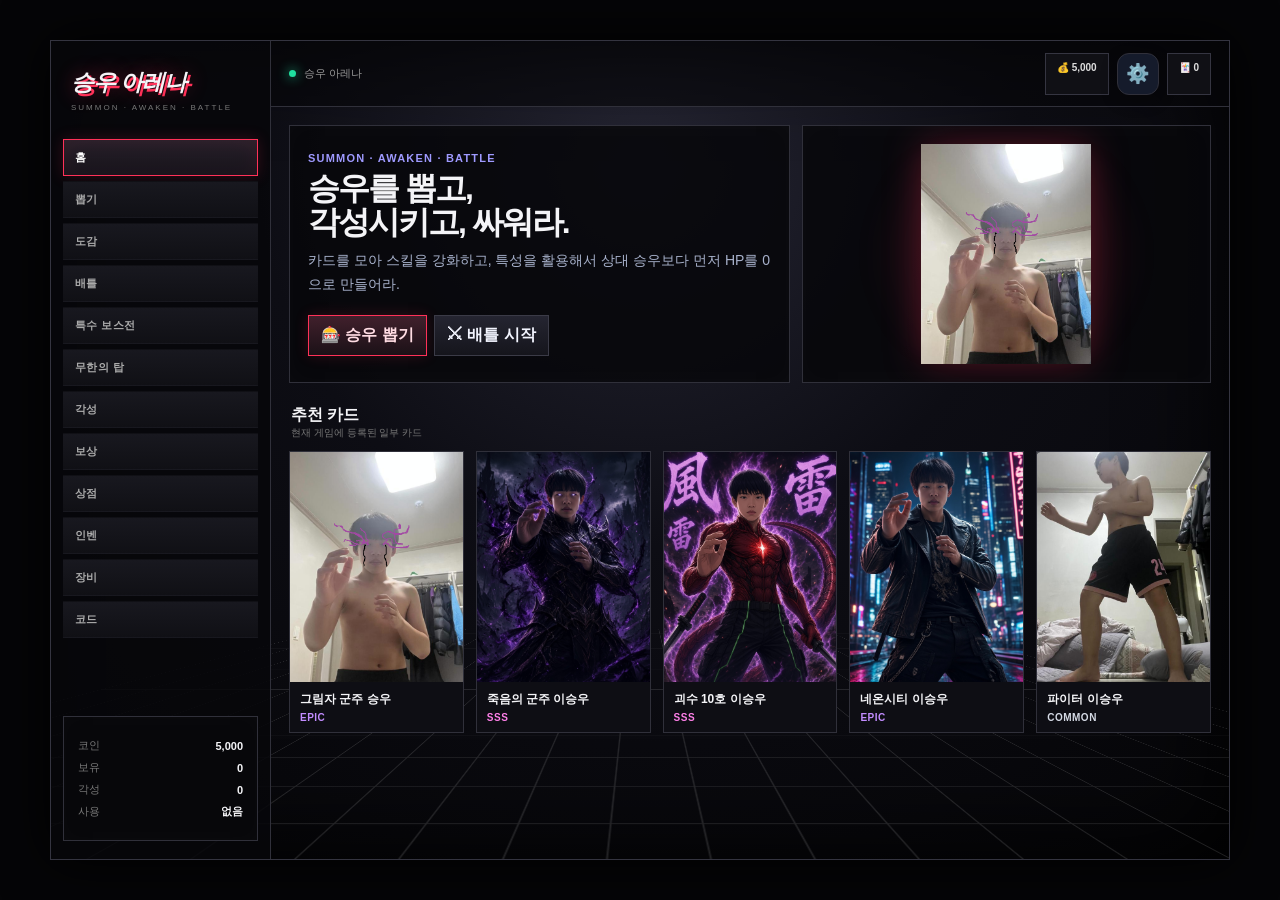
==== index.html @ df4e95f3 "Add files via upload" ====
<!DOCTYPE html>
<html lang="ko">
<head>
<meta charset="UTF-8">
<meta name="viewport" content="width=device-width, initial-scale=1.0, maximum-scale=1.0, user-scalable=no">
<title>승우 아레나</title>
<style>
:root{
  --bg:#080b14;
  --panel:#101626;
  --panel2:#151d31;
  --text:#eef2ff;
  --muted:#99a4c1;
  --line:rgba(255,255,255,.09);
  --accent:#7c5cff;
  --accent2:#39c6ff;
  --good:#45e6a7;
  --bad:#ff5974;
  --gold:#ffd76b;
  --shadow:0 24px 80px rgba(0,0,0,.38);
}
*{box-sizing:border-box;-webkit-tap-highlight-color:transparent}
html,body{margin:0;width:100%;height:100%;background:radial-gradient(circle at 20% 0%,rgba(124,92,255,.18),transparent 28%),radial-gradient(circle at 100% 100%,rgba(57,198,255,.12),transparent 26%),var(--bg);color:var(--text);font-family:Inter,Pretendard,"Noto Sans KR",Arial,sans-serif}
body{display:flex;justify-content:center;align-items:center;overflow:hidden}
button,input{font:inherit}
button{border:0}
.app{width:min(1120px,100vw);height:min(780px,100dvh);display:grid;grid-template-columns:250px 1fr;background:rgba(11,15,28,.92);border:1px solid var(--line);border-radius:26px;box-shadow:var(--shadow);overflow:hidden;backdrop-filter:blur(18px)}
.sidebar{padding:22px 16px;border-right:1px solid var(--line);display:flex;flex-direction:column;gap:12px;background:linear-gradient(180deg,rgba(255,255,255,.02),transparent)}
.logo{padding:8px 10px 18px;cursor:pointer;user-select:none}.logo h1{margin:0;font-size:26px;letter-spacing:-1.3px}.logo p{margin:5px 0 0;color:var(--muted);font-size:12px}
.nav{display:flex;flex-direction:column;gap:7px}.nav button{padding:12px 13px;border-radius:12px;background:transparent;color:#b5bfd7;text-align:left;cursor:pointer;font-weight:800;transition:.18s}.nav button:hover{background:rgba(255,255,255,.05);color:#fff}.nav button.active{background:linear-gradient(135deg,rgba(124,92,255,.22),rgba(57,198,255,.09));color:#fff;border:1px solid rgba(124,92,255,.23)}
.side-stats{margin-top:auto;padding:14px;border:1px solid var(--line);border-radius:16px;background:rgba(255,255,255,.025)}.side-stats .row{display:flex;justify-content:space-between;align-items:center;margin:7px 0;font-size:13px}.side-stats .row span{color:var(--muted)}
.main{position:relative;min-width:0;overflow:hidden}.topbar{height:68px;display:flex;align-items:center;justify-content:space-between;padding:0 22px;border-bottom:1px solid var(--line);position:relative;z-index:40}.tower-exit-top{display:none;padding:9px 12px;border-radius:10px;font-size:10px;white-space:nowrap}.tower-exit-top:hover{transform:translateY(-1px)}.status{display:flex;align-items:center;gap:8px;color:var(--muted);font-size:13px}.dot{width:8px;height:8px;border-radius:50%;background:var(--good);box-shadow:0 0 14px rgba(69,230,167,.7)}.actions{display:flex;gap:8px}.chip{padding:8px 11px;border:1px solid var(--line);border-radius:10px;background:rgba(255,255,255,.03);color:#dce3fb;font-size:12px;font-weight:800}.settings-btn{width:42px;height:42px;padding:0;border-radius:12px;border:1px solid var(--line);background:#151b2b;color:#fff;display:grid;place-items:center;font-size:19px;cursor:pointer;box-shadow:0 6px 18px rgba(0,0,0,.18);transition:transform .15s ease,background .15s ease,border-color .15s ease}.settings-btn:hover{transform:translateY(-1px);background:#202943;border-color:#56617d}.settings-row{display:flex;align-items:center;justify-content:space-between;gap:16px;padding:15px 16px;border:1px solid var(--line);border-radius:14px;background:rgba(255,255,255,.035)}.settings-row>div{min-width:0}.settings-row b{display:block;font-size:14px}.settings-row span{display:block;margin-top:5px;color:var(--muted);font-size:11px;line-height:1.5}.toggle-btn{min-width:68px;padding:10px 14px;border:1px solid #3a4358;border-radius:10px;background:#171d2c;color:#fff;font-size:12px;font-weight:900;cursor:pointer}.toggle-btn.on{background:#17392c;border-color:#2ee08b;color:#7dffc2}.toggle-btn.off{background:#341a21;border-color:#ff4f6d;color:#ff9caf}@media(max-width:700px){.settings-btn{width:38px;height:38px;font-size:17px}.settings-row{align-items:flex-start}.settings-row span{max-width:230px}}
.view{height:calc(100% - 68px);overflow:auto;padding:22px}.view::-webkit-scrollbar{width:8px}.view::-webkit-scrollbar-thumb{background:rgba(255,255,255,.08);border-radius:20px}
.screen{display:none}.screen.active{display:block;animation:in .35s cubic-bezier(.22,1,.36,1)}@keyframes in{from{opacity:0;transform:translateY(10px)}to{opacity:1;transform:none}}
.hero{display:grid;grid-template-columns:1.1fr .9fr;gap:18px;min-height:250px}.panel{background:linear-gradient(145deg,rgba(255,255,255,.04),rgba(255,255,255,.015));border:1px solid var(--line);border-radius:20px;padding:18px;box-shadow:0 15px 45px rgba(0,0,0,.16)}.hero-copy{display:flex;flex-direction:column;justify-content:center}.eyebrow{color:#9f9aff;font-size:11px;letter-spacing:1.2px;font-weight:900;text-transform:uppercase}.hero h2{margin:8px 0 10px;font-size:36px;line-height:1.05;letter-spacing:-2px}.hero p{margin:0;color:#a8b2cc;line-height:1.7;font-size:14px}.hero-art{position:relative;display:flex;align-items:center;justify-content:center;overflow:hidden}.hero-art::before{content:"";position:absolute;inset:20px;border-radius:50%;background:radial-gradient(circle,rgba(124,92,255,.28),transparent 65%);filter:blur(12px)}.hero-art img{position:relative;height:220px;max-width:92%;object-fit:contain;filter:drop-shadow(0 20px 35px rgba(0,0,0,.42));transition:.3s}.hero-art:hover img{transform:translateY(-5px) scale(1.02)}
.buttons{display:flex;gap:10px;flex-wrap:wrap;margin-top:18px}.btn{padding:12px 15px;border-radius:12px;background:#1a233b;color:#f3f5ff;border:1px solid var(--line);cursor:pointer;font-weight:900;transition:.16s}.btn:hover{transform:translateY(-2px);background:#202b48}.btn.primary{background:linear-gradient(135deg,#7257ff,#4d8cff);box-shadow:0 10px 26px rgba(99,80,255,.28)}.btn.primary:hover{filter:brightness(1.06)}.btn.danger{background:rgba(255,89,116,.08);color:#ff8da0;border-color:rgba(255,89,116,.16)}
.section-head{display:flex;justify-content:space-between;align-items:end;margin:22px 2px 11px}.section-head h3{margin:0;font-size:18px}.section-head p{margin:0;color:var(--muted);font-size:12px}
.card-grid{display:grid;grid-template-columns:repeat(5,minmax(0,1fr));gap:12px}.card{position:relative;border:1px solid var(--line);border-radius:16px;overflow:hidden;background:#11182a;cursor:pointer;transition:.18s}.card:hover{transform:translateY(-5px);border-color:rgba(255,255,255,.16);box-shadow:0 16px 32px rgba(0,0,0,.25)}.card .img{aspect-ratio:3/4;background:#0c1120;overflow:hidden}.card img{width:100%;height:100%;object-fit:cover;display:block}.card .meta{padding:9px 10px}.card .name{font-size:12px;font-weight:900;white-space:nowrap;overflow:hidden;text-overflow:ellipsis}.card .rarity{font-size:10px;font-weight:900;margin-top:4px;letter-spacing:.5px}.tag{display:inline-flex;align-items:center;gap:5px;padding:4px 7px;border-radius:999px;font-size:9px;font-weight:900;background:rgba(255,255,255,.07)}
.r-C{color:#bbc2d0}.r-COMMON{color:#d5dae5}.r-UNCOMMON{color:#72e6a8}.r-RARE{color:#61a6ff}.r-EPIC{color:#c28cff}.r-Legendary{color:#ffd76b}.r-SS{color:#ff9fc1}.r-SSS{color:#ff80e9}.r-SSSplus{color:#fff08a}.r-X{color:#ff5f7f}.r-SECRET{color:#7cf9ff}
.card.big{display:grid;grid-template-columns:160px 1fr;gap:16px;padding:13px;cursor:default}.card.big:hover{transform:none;box-shadow:none}.card.big .img{border-radius:12px}.stats{display:grid;grid-template-columns:repeat(3,1fr);gap:8px;margin-top:12px}.stat{padding:9px;background:rgba(255,255,255,.035);border-radius:10px;text-align:center}.stat b{display:block;font-size:15px}.stat span{display:block;color:var(--muted);font-size:10px;margin-top:3px}.detail-title{font-size:22px;font-weight:950;letter-spacing:-1px}.detail-sub{color:var(--muted);font-size:12px;margin-top:3px}.trait{margin-top:12px;padding:10px;border:1px solid var(--line);border-radius:10px;background:rgba(124,92,255,.06);font-size:12px;line-height:1.55}.skills{display:grid;gap:8px;margin-top:11px}.skill{display:flex;align-items:center;gap:10px;padding:9px;border-radius:10px;background:rgba(255,255,255,.035)}.skill .ico{width:28px;height:28px;border-radius:8px;display:grid;place-items:center;background:rgba(124,92,255,.14)}.skill b{font-size:12px}.skill span{display:block;color:var(--muted);font-size:10px;margin-top:2px}
.gacha-layout{display:grid;grid-template-columns:1fr 1fr;gap:16px}.gacha-machine{min-height:460px;display:flex;flex-direction:column;align-items:center;justify-content:center;position:relative;overflow:hidden}.orb{position:absolute;width:280px;height:280px;border-radius:50%;background:radial-gradient(circle,rgba(124,92,255,.34),rgba(124,92,255,.05) 55%,transparent 70%);filter:blur(8px);animation:pulse 2.2s ease-in-out infinite}.machine-card{position:relative;width:min(240px,70%);aspect-ratio:3/4;border-radius:20px;overflow:hidden;background:#0c1120;border:1px solid rgba(255,255,255,.12);box-shadow:0 25px 60px rgba(0,0,0,.35);display:grid;place-items:center}.machine-card .back{font-size:42px;font-weight:1000;letter-spacing:-2px;color:#dfe5ff;z-index:1}.machine-card img{position:absolute;inset:0;width:100%;height:100%;object-fit:cover;opacity:0;transform:scale(.92);transition:.4s}.machine-card.reveal img{opacity:1;transform:scale(1)}.machine-card.reveal .back{opacity:0}.gacha-label{margin-top:14px;text-align:center}.gacha-label b{font-size:22px}.gacha-label p{margin:6px 0 0;color:var(--muted);font-size:12px}.gacha-results-grid{display:grid;grid-template-columns:repeat(10,minmax(0,1fr));gap:7px;max-height:58vh;overflow:auto;padding:4px}.gacha-results-grid .card{min-width:0}.gacha-results-grid .meta{padding:6px 7px}.gacha-results-grid .name{font-size:10px}.gacha-results-grid .rarity{font-size:8px}.gacha-results-grid::-webkit-scrollbar{width:7px}.gacha-results-grid::-webkit-scrollbar-thumb{background:rgba(255,255,255,.09);border-radius:9px}.rates{display:grid;gap:8px}.rate{display:flex;justify-content:space-between;align-items:center;padding:10px 12px;border-radius:12px;background:rgba(255,255,255,.035)}.rate span{color:var(--muted);font-size:12px}.rate b{font-size:13px}
.battle-selector-panel{margin-bottom:14px;padding:14px}.battle-selector-head{display:flex;justify-content:space-between;align-items:end;gap:12px;margin-bottom:10px}.battle-selector-head b{font-size:14px}.battle-selector-head span{color:var(--muted);font-size:11px}.battle-character-grid{display:grid;grid-template-columns:repeat(6,minmax(105px,1fr));gap:9px;overflow-x:auto;padding-bottom:2px}.battle-character{position:relative;min-width:105px;border:1px solid var(--line);border-radius:12px;overflow:hidden;background:#0d1424;color:#fff;cursor:pointer;text-align:left;transition:.16s}.battle-character:hover{transform:translateY(-2px);border-color:rgba(124,92,255,.4);background:#131d33}.battle-character.active{border-color:rgba(69,230,167,.55);box-shadow:0 0 0 1px rgba(69,230,167,.18),0 10px 24px rgba(0,0,0,.22)}.battle-character.disabled{opacity:.42;cursor:not-allowed;filter:saturate(.55)}.battle-character img{width:100%;aspect-ratio:4/4.6;display:block;object-fit:cover;background:#0a0f1b}.battle-character .bc-meta{padding:8px}.battle-character .bc-name{font-size:10px;font-weight:900;white-space:nowrap;overflow:hidden;text-overflow:ellipsis}.battle-character .bc-rarity{font-size:9px;font-weight:900;margin-top:3px}.battle-character .bc-hp{font-size:9px;color:var(--muted);margin-top:4px}.battle-character .bc-check{position:absolute;top:7px;right:7px;padding:3px 5px;border-radius:999px;background:rgba(69,230,167,.16);color:#72e6a8;font-size:8px;font-weight:900}.battle-character-grid::-webkit-scrollbar{height:6px}.battle-character-grid::-webkit-scrollbar-thumb{background:rgba(255,255,255,.08);border-radius:999px}.switch-box{margin-top:12px;padding:12px;border:1px solid rgba(255,89,116,.18);border-radius:12px;background:rgba(255,89,116,.055)}.switch-box b{font-size:13px}.switch-box p{margin:5px 0 0;color:var(--muted);font-size:10px;line-height:1.5}.switch-actions{display:grid;grid-template-columns:repeat(2,minmax(0,1fr));gap:8px;margin-top:10px}.switch-btn{padding:9px;border-radius:10px;background:#18213a;border:1px solid var(--line);color:#fff;cursor:pointer;text-align:left}.switch-btn:hover{background:#202b48;border-color:rgba(255,255,255,.16)}.switch-btn img{width:34px;height:34px;border-radius:8px;object-fit:cover;vertical-align:middle;margin-right:7px}.switch-btn .sb-name{font-size:10px;font-weight:900}.switch-btn .sb-hp{display:block;color:var(--muted);font-size:9px;margin-top:2px}.battle{display:grid;grid-template-columns:1fr 80px 1fr;gap:14px;align-items:stretch}.fighter{min-height:470px;display:flex;flex-direction:column}.fighter.enemy{border-color:rgba(255,89,116,.15)}.fighter-head{display:flex;justify-content:space-between;align-items:center}.fighter-name{font-weight:950;font-size:18px}.hp-wrap{margin-top:10px}.hp-top{display:flex;justify-content:space-between;font-size:11px;color:var(--muted);margin-bottom:5px}.hpbar{height:11px;border-radius:999px;background:#252d43;overflow:hidden}.hpfill{height:100%;width:100%;background:linear-gradient(90deg,#45e6a7,#6de2ff);transition:.45s}.enemy .hpfill{background:linear-gradient(90deg,#ff7087,#ffb36d)}.portrait{margin-top:12px;flex:0 0 330px;height:330px;border-radius:15px;overflow:hidden;background:#0c1120;border:1px solid var(--line);display:flex;align-items:center;justify-content:center;padding:8px}.portrait img{width:100%;height:100%;object-fit:contain;display:block}.skills-battle{display:grid;grid-template-columns:repeat(3,1fr);gap:8px;margin-top:12px}.skill-btn{padding:10px;border-radius:10px;background:#1a233b;border:1px solid var(--line);color:#fff;cursor:pointer;font-size:11px;font-weight:900}.skill-btn:disabled{opacity:.35;cursor:not-allowed}.center-battle{display:flex;flex-direction:column;align-items:center;justify-content:center;gap:10px}.vs{font-size:30px;font-weight:1000;color:#c6cff3}.turn{padding:8px 9px;border-radius:10px;background:rgba(124,92,255,.11);color:#cbbfff;font-size:10px;font-weight:900;text-align:center}.log{height:120px;overflow:auto;margin-top:12px;padding:10px;border-radius:12px;background:rgba(0,0,0,.18);border:1px solid var(--line);font-size:11px;line-height:1.6;color:#c5cee6}
.battle,.battle-selector-panel{contain:layout paint}.fighter{contain:layout paint}.card-grid,.gacha-results-grid,.weapon-results-grid{contain:content}.log{contain:content}.log::-webkit-scrollbar{width:5px}.log::-webkit-scrollbar-thumb{background:rgba(255,255,255,.09);border-radius:9px}
.modal-wrap{position:fixed;inset:0;background:rgba(3,5,11,.72);display:none;place-items:center;z-index:30;padding:18px;backdrop-filter:blur(10px)}
.cutscene-modal{z-index:80}
.cutscene-box{width:min(920px,96vw);max-height:94vh;background:#070a12;border:1px solid rgba(255,255,255,.12);border-radius:20px;box-shadow:0 30px 100px rgba(0,0,0,.6);overflow:hidden;padding:16px}
.cutscene-box h3{margin:0 0 10px;font-size:18px}
.cutscene-video{display:block;width:100%;max-height:78vh;background:#000;border-radius:14px;object-fit:contain}
.cutscene-lock{margin:10px 0 0;color:var(--muted);font-size:12px;text-align:center}
.cutscene-actions{display:flex;justify-content:center;margin-top:12px}
.modal-wrap.show{display:grid}.modal{width:min(760px,100%);max-height:92dvh;overflow:auto;border-radius:24px;background:#0e1423;border:1px solid rgba(255,255,255,.11);box-shadow:0 35px 100px rgba(0,0,0,.5);padding:20px;position:relative}.close{position:absolute;right:16px;top:16px;z-index:100;width:48px;height:48px;padding:0;display:grid;place-items:center;background:#20283d;color:#fff;border:2px solid rgba(255,255,255,.28);border-radius:50%;cursor:pointer;box-shadow:0 8px 22px rgba(0,0,0,.45),inset 0 1px 0 rgba(255,255,255,.12);transition:transform .15s ease,background .15s ease,box-shadow .15s ease}.close::before,.close::after{content:"";position:absolute;width:21px;height:3px;border-radius:999px;background:#fff;box-shadow:0 0 8px rgba(255,255,255,.35)}.close::before{transform:rotate(45deg)}.close::after{transform:rotate(-45deg)}.close:hover{transform:scale(1.1) rotate(3deg);background:#2d3856;box-shadow:0 10px 28px rgba(0,0,0,.55),0 0 16px rgba(124,92,255,.25)}
.weapon-reveal-wrap{text-align:center;padding:28px 18px 24px}.weapon-reveal-rarity{font-size:14px;font-weight:1000;letter-spacing:3px}.weapon-reveal-name{font-size:31px;font-weight:1000;letter-spacing:-1.4px;margin:7px 0 12px}.weapon-reveal-card{width:min(320px,78vw);min-height:250px;margin:0 auto;border-radius:22px;overflow:hidden;border:1px solid rgba(255,255,255,.15);background:radial-gradient(circle at 50% 35%,rgba(124,92,255,.28),rgba(12,17,32,.95) 62%);box-shadow:0 25px 80px rgba(0,0,0,.42);display:flex;flex-direction:column;align-items:center;justify-content:center;padding:28px 20px}.weapon-reveal-icon{font-size:72px;filter:drop-shadow(0 12px 24px rgba(0,0,0,.35));margin-bottom:8px}.weapon-reveal-bonus{font-size:16px;font-weight:900;line-height:1.65}.weapon-reveal-desc{margin-top:8px;color:var(--muted);font-size:11px;line-height:1.55}.weapon-reveal-card.UR{box-shadow:0 0 70px rgba(124,92,255,.35),0 25px 80px rgba(0,0,0,.5)}.weapon-reveal-card.X{box-shadow:0 0 80px rgba(255,95,127,.35),0 25px 80px rgba(0,0,0,.5)}.weapon-results-grid{display:grid;grid-template-columns:repeat(5,minmax(0,1fr));gap:8px;max-height:58vh;overflow:auto;padding:4px}.weapon-result-tile{border:1px solid var(--line);border-radius:14px;background:#11182a;padding:9px;text-align:center}.weapon-result-tile .ico{font-size:28px}.weapon-result-tile .nm{font-size:10px;font-weight:900;margin-top:5px;white-space:nowrap;overflow:hidden;text-overflow:ellipsis}.weapon-result-tile .rr{font-size:8px;font-weight:900;margin-top:3px}.weapon-result-tile .ef{font-size:8px;color:var(--muted);margin-top:4px;line-height:1.35}.weapon-result-count{margin-top:6px;font-size:9px;color:var(--muted)}
@media(max-width:600px){.weapon-results-grid{grid-template-columns:repeat(3,minmax(0,1fr))}.weapon-reveal-name{font-size:25px}}

.reveal-modal{text-align:center;padding:34px}.reveal-rarity{font-size:15px;font-weight:1000;letter-spacing:3px}.reveal-name{font-size:32px;font-weight:1000;letter-spacing:-1.6px;margin:6px 0 15px}.reveal-card{width:min(310px,75vw);aspect-ratio:3/4;margin:0 auto;border-radius:22px;overflow:hidden;border:1px solid rgba(255,255,255,.14);box-shadow:0 25px 80px rgba(0,0,0,.42)}.reveal-card img{width:100%;height:100%;object-fit:cover}.reveal-card.UR{box-shadow:0 0 65px rgba(124,92,255,.42),0 25px 80px rgba(0,0,0,.5)}.reveal-card.SECRET{box-shadow:0 0 80px rgba(124,249,255,.42),0 25px 80px rgba(0,0,0,.5)}
.particle{position:fixed;width:7px;height:7px;border-radius:50%;background:#fff;z-index:31;pointer-events:none;animation:fly 1.2s ease-out forwards}@keyframes fly{to{transform:translate(var(--x),var(--y)) scale(0);opacity:0}}@keyframes pulse{0%,100%{transform:scale(.94);opacity:.75}50%{transform:scale(1.07);opacity:1}}
.collection-tools{display:flex;gap:8px;flex-wrap:wrap;margin-bottom:14px}.filter{padding:9px 11px;border-radius:10px;background:rgba(255,255,255,.04);border:1px solid var(--line);color:#cbd4ed;cursor:pointer;font-size:11px;font-weight:800}.filter.active{background:rgba(124,92,255,.16);color:#fff;border-color:rgba(124,92,255,.3)}
.empty{padding:32px;text-align:center;color:var(--muted);border:1px dashed var(--line);border-radius:16px}
.stat-allocation{margin-top:10px;padding:12px;border:1px solid rgba(255,255,255,.09);border-radius:14px;background:rgba(8,12,24,.72)}
.stat-allocation[hidden]{display:none}
.stat-allocation-head{display:flex;justify-content:space-between;gap:12px;align-items:center;font-size:12px}
.stat-allocation-head strong{color:var(--gold);font-size:16px}
.stat-note{margin-top:6px;color:var(--muted);font-size:10px;line-height:1.5}
.stat-row{display:grid;grid-template-columns:1fr auto auto;align-items:center;gap:8px;padding:9px 0;border-top:1px solid rgba(255,255,255,.06)}
.stat-row:first-of-type{margin-top:8px}
.stat-row b{display:block;font-size:12px}
.stat-row span{display:block;color:var(--muted);font-size:9px;margin-top:2px}
.stat-row>strong{min-width:28px;text-align:center;font-size:15px;color:#fff}
.mini-stat{padding:5px 9px!important;min-width:42px}
.stat-combat-summary{display:grid;grid-template-columns:1fr 1fr;gap:8px;margin-top:8px}
.stat-combat-summary>div{padding:9px;border-radius:10px;background:rgba(255,255,255,.035);border:1px solid rgba(255,255,255,.06)}
.stat-combat-summary span{display:block;color:var(--muted);font-size:9px}
.stat-combat-summary b{display:block;margin-top:3px;font-size:14px;color:var(--gold)}
.heal-box{margin-top:10px;padding:10px 11px;border-radius:11px;border:1px solid var(--line);background:rgba(255,255,255,.025)}
.hp-state{display:flex;justify-content:space-between;gap:8px;font-size:11px;color:var(--muted);margin-bottom:6px}
.hp-state b{color:#eef2ff}
.quest-grid{display:grid;gap:10px}
.quest{display:flex;align-items:center;gap:10px;padding:11px;border-radius:12px;background:rgba(255,255,255,.035);border:1px solid var(--line)}
.quest .qicon{width:32px;height:32px;display:grid;place-items:center;border-radius:9px;background:rgba(124,92,255,.12)}
.quest .qbody{flex:1;min-width:0}
.quest .qbody b{font-size:12px}
.quest .qbody span{display:block;color:var(--muted);font-size:10px;margin-top:3px}
.quest.done{border-color:rgba(69,230,167,.25);background:rgba(69,230,167,.055)}
.boss-lock{opacity:.6}
.special-text{font-size:28px;font-weight:1000;letter-spacing:2px;margin:8px 0 16px;text-shadow:0 0 22px currentColor}

.level-box{margin-top:10px;padding:10px 11px;border:1px solid var(--line);border-radius:11px;background:rgba(255,255,255,.03)}
.level-top{display:flex;justify-content:space-between;align-items:center;font-size:11px;color:var(--muted);margin-bottom:6px}
.level-top b{color:#eef2ff;font-size:12px}
.xpbar{height:7px;border-radius:999px;background:#252d43;overflow:hidden}
.xpfill{height:100%;width:0;background:linear-gradient(90deg,#7c5cff,#39c6ff);transition:width .35s ease}
.select-row{display:flex;gap:8px;flex-wrap:wrap;margin-top:12px}
.rune-tabs{display:grid;grid-template-columns:repeat(4,minmax(0,1fr));gap:8px;margin:12px 0 9px}.rune-tab{min-width:0;padding:10px 8px;border:1px solid var(--line);background:rgba(255,255,255,.035);color:#dfe6f8;border-radius:10px;cursor:pointer;font-weight:900;text-align:center;transition:.12s}.rune-tab:hover{border-color:#ff3158;background:rgba(255,49,88,.08)}.rune-tab.active{border-color:#ff3158;background:linear-gradient(180deg,rgba(255,49,88,.16),rgba(255,49,88,.06));box-shadow:0 0 0 1px rgba(255,49,88,.12),0 0 12px rgba(255,49,88,.10);color:#fff}.rune-tab-title{display:block;font-size:11px;white-space:nowrap;overflow:hidden;text-overflow:ellipsis}.rune-tab-state{display:block;margin-top:4px;color:var(--muted);font-size:9px;font-weight:800}.rune-tab.active .rune-tab-state{color:#ffb7c3}@media(max-width:700px){.rune-tabs{grid-template-columns:repeat(2,minmax(0,1fr));gap:7px}.rune-tab{padding:9px 7px}.rune-tab-title{font-size:10px}}
.btn.selected{background:rgba(69,230,167,.12);border-color:rgba(69,230,167,.3);color:#72e6a8}
.btn:disabled,.skill-btn:disabled{opacity:.42;cursor:not-allowed;transform:none!important}
.locked-skill{filter:saturate(.55)}
.selected-badge{display:inline-flex;margin-top:6px;padding:4px 7px;border-radius:999px;background:rgba(69,230,167,.11);color:#72e6a8;font-size:9px;font-weight:900}
.battle-level{font-size:10px;color:#9ea9c5;margin-top:3px}


.shop-grid{display:grid;grid-template-columns:repeat(2,minmax(0,1fr));gap:12px}.shop-item,.inventory-item{padding:14px;border:1px solid var(--line);border-radius:14px;background:rgba(255,255,255,.035)}.shop-item h4,.inventory-item h4{margin:0 0 6px;font-size:14px}.shop-item p,.inventory-item p{margin:5px 0;color:var(--muted);font-size:11px;line-height:1.5}.weapon-list{display:grid;gap:8px;margin-top:10px}.weapon-row{display:grid;grid-template-columns:1fr auto;gap:8px;align-items:center;padding:10px 12px;border:1px solid var(--line);border-radius:12px;background:rgba(255,255,255,.025)}.weapon-main{min-width:0}.weapon-main b{font-size:12px}.weapon-main span{display:block;color:var(--muted);font-size:10px;margin-top:3px}.weapon-actions{display:flex;gap:6px;flex-wrap:wrap;justify-content:flex-end}.weapon-badge{display:inline-flex;padding:4px 7px;border-radius:999px;background:rgba(255,255,255,.07);font-size:9px;font-weight:900}.small-note{color:var(--muted);font-size:10px;line-height:1.5}.accessory-grid{display:grid;grid-template-columns:repeat(2,minmax(0,1fr));gap:10px}.accessory-card{padding:12px;border:1px solid var(--line);border-radius:12px;background:rgba(255,255,255,.025)}.accessory-card h4{margin:0 0 6px;font-size:13px}.accessory-card p{margin:4px 0;color:var(--muted);font-size:10px;line-height:1.5}.accessory-actions{display:flex;gap:6px;flex-wrap:wrap;margin-top:8px}.accessory-level{color:var(--gold);font-weight:900}.stat-batch{display:grid;grid-template-columns:repeat(5,minmax(0,1fr));gap:7px;margin-top:10px}.stat-batch label{display:flex;flex-direction:column;gap:4px;color:var(--muted);font-size:9px}.stat-batch input{width:100%;box-sizing:border-box;padding:8px;border-radius:9px;border:1px solid var(--line);background:#0a0f1c;color:#fff;text-align:center;outline:none}@media(max-width:600px){.accessory-grid{grid-template-columns:1fr}.stat-batch{grid-template-columns:repeat(2,minmax(0,1fr))}.stat-batch label:last-child{grid-column:1/-1}}.loot-grid{display:grid;grid-template-columns:repeat(2,minmax(0,1fr));gap:10px}.weapon-level{color:var(--gold);font-weight:900}
@media(max-width:900px){.app{grid-template-columns:86px 1fr}.logo h1{font-size:0}.logo h1::after{content:"SA";font-size:22px}.logo p{display:none}.nav button{font-size:0;text-align:center}.nav button::before{content:"•";font-size:20px}.side-stats{padding:10px}.side-stats .row{display:block;text-align:center}.side-stats .row span{display:none}.side-stats .row b{font-size:12px}.hero{grid-template-columns:1fr}.hero-art{min-height:220px}.card-grid{grid-template-columns:repeat(4,minmax(0,1fr))}.battle{grid-template-columns:1fr}.center-battle{order:2;flex-direction:row}.fighter.enemy{order:1}.fighter.player{order:3}.gacha-layout{grid-template-columns:1fr}}

@media(max-width:600px){.collection-tools{margin-bottom:12px}.section-head .buttons .btn{font-size:10px;padding:9px 10px}}
@media(max-width:600px){.gacha-results-grid{grid-template-columns:repeat(5,minmax(0,1fr));gap:6px}.gacha-results-grid .name{font-size:9px}.gacha-results-grid .rarity{font-size:8px}body{align-items:stretch}.app{width:100%;height:100dvh;border-radius:0;grid-template-columns:1fr}.battle-character-grid{grid-template-columns:repeat(4,105px)}.battle-selector-head{align-items:flex-start;flex-direction:column;gap:4px}.sidebar{position:fixed;bottom:0;left:0;right:0;height:64px;z-index:20;padding:7px 10px;display:block;background:rgba(10,14,25,.95);border-right:0;border-top:1px solid var(--line)}.logo,.side-stats{display:none}.nav{display:grid;grid-template-columns:repeat(12,1fr);height:100%}.nav button{display:flex;justify-content:center;align-items:center;font-size:0;padding:0;border-radius:10px}.nav button::before{content:"";font-size:0} .nav button:nth-child(1)::after{content:"⌂";font-size:20px}.nav button:nth-child(2)::after{content:"🎰";font-size:18px}.nav button:nth-child(3)::after{content:"▦";font-size:20px}.nav button:nth-child(4)::after{content:"⚔";font-size:20px}.nav button:nth-child(5)::after{content:"👹";font-size:18px}.nav button:nth-child(6)::after{content:"∞";font-size:22px}.nav button:nth-child(7)::after{content:"★";font-size:20px}.nav button:nth-child(8)::after{content:"🎁";font-size:18px}.nav button:nth-child(9)::after{content:"🛒";font-size:18px}.nav button:nth-child(10)::after{content:"🎒";font-size:18px}.nav button:nth-child(11)::after{content:"🛡";font-size:18px}.nav button:nth-child(12)::after{content:"🔐";font-size:18px}.main{padding-bottom:64px}.topbar{height:58px;padding:0 14px}.tower-exit-top{padding:8px 9px;font-size:9px}.view{height:calc(100% - 58px);padding:14px}.hero h2{font-size:31px}.card-grid{grid-template-columns:repeat(2,minmax(0,1fr))}.card.big{grid-template-columns:1fr}.skills{grid-template-columns:1fr 1fr}.battle{gap:10px}.fighter{min-height:360px}.portrait{flex-basis:250px;height:250px;min-height:250px}.skills-battle{grid-template-columns:1fr 1fr 1fr}.vs{font-size:22px}}


/* ===== FRIENDS FIGHT / NEON ARCADE VISUAL OVERRIDE ===== */
:root{
  --bg:#050507;--panel:#0b0b10;--panel2:#15151c;--text:#f4f4f7;--muted:#858592;
  --line:#30303a;--accent:#ff3158;--accent2:#19e6ff;--good:#20e0a0;--gold:#ffe34e;
  --shadow:0 0 45px rgba(0,0,0,.75);
}
html,body{background:#050507!important;color:var(--text)!important}
body{font-family:Arial,"Noto Sans KR",sans-serif!important}
.app{width:min(1180px,100vw)!important;height:min(820px,100dvh)!important;grid-template-columns:220px 1fr!important;
 background:radial-gradient(circle at 50% 15%,#252533 0,#0d0d14 42%,#050507 100%)!important;
 border:1px solid #343440!important;border-radius:0!important;box-shadow:0 0 50px #000,inset 0 0 100px #000!important;backdrop-filter:none!important;position:relative}
.app::before{content:"";position:absolute;inset:0;pointer-events:none;z-index:0;opacity:.12;background-image:linear-gradient(#fff 1px,transparent 1px),linear-gradient(90deg,#fff 1px,transparent 1px);background-size:52px 52px;transform:perspective(500px) rotateX(58deg) scale(2);transform-origin:bottom}
.sidebar,.main{position:relative;z-index:1}
.sidebar{padding:18px 12px!important;border-right:1px solid #30303a!important;background:rgba(7,7,11,.86)!important}
.logo{padding:8px 8px 15px!important}.logo h1{font-size:23px!important;font-style:italic;text-shadow:3px 3px var(--accent),0 0 20px rgba(255,49,88,.45);letter-spacing:-1px!important}.logo p{color:#777!important;font-size:8px!important;letter-spacing:2px}
.nav{gap:5px!important}.nav button{border-radius:0!important;padding:10px 11px!important;background:linear-gradient(180deg,#18181f,#101015)!important;border:1px solid transparent!important;color:#aaa!important;font-size:11px!important;letter-spacing:.4px}.nav button:hover{border-color:#ff3158!important;box-shadow:0 0 12px rgba(255,49,88,.22)!important;color:#fff!important}.nav button.active{border-color:#ff3158!important;background:linear-gradient(180deg,#28202a,#15141b)!important;box-shadow:0 0 15px rgba(255,49,88,.18),inset 0 0 20px rgba(255,49,88,.06)!important;color:#fff!important}
.side-stats{border-radius:0!important;border:1px solid #30303a!important;background:rgba(7,7,11,.9)!important;box-shadow:inset 0 0 20px rgba(255,255,255,.02)}.side-stats .row{font-size:11px!important}.side-stats .row span{color:#777!important}
.main{background:transparent!important}.topbar{height:66px!important;padding:0 18px!important;border-bottom:1px solid #30303a!important;background:rgba(7,7,11,.62)}.status{font-size:11px!important;color:#999!important}.dot{width:7px!important;height:7px!important;background:var(--good)!important;box-shadow:0 0 12px var(--good)!important}.chip{border-radius:0!important;border:1px solid #353541!important;background:#101015!important;color:#ddd!important;font-size:10px!important}
.view{padding:18px!important}.panel{border-radius:0!important;border:1px solid #30303a!important;background:rgba(7,7,11,.88)!important;box-shadow:inset 0 0 24px rgba(255,255,255,.02)!important}.screen.active{animation:none!important}
.hero{gap:12px!important}.hero h2{font-size:32px!important}.hero-art::before{background:radial-gradient(circle,rgba(255,49,88,.2),transparent 65%)!important}.hero-art img{filter:drop-shadow(0 0 18px rgba(255,49,88,.28))!important}.buttons{gap:7px!important}.btn{border-radius:0!important;border:1px solid #3b3b47!important;background:linear-gradient(180deg,#252531,#15151c)!important;padding:9px 12px!important;transition:.1s!important}.btn:hover{transform:none!important;border-color:#ff3158!important;box-shadow:0 0 13px rgba(255,49,83,.24)!important;background:#1b1b23!important}.btn.primary{background:linear-gradient(180deg,#41202c,#1b1117)!important;border-color:#ff3158!important;color:#ffdce3!important;box-shadow:0 0 13px rgba(255,49,83,.16)!important}.btn.primary:hover{filter:none!important}
.section-head h3{font-size:16px!important}.section-head p{font-size:10px!important;color:#777!important}.card{border-radius:0!important;background:#0e0e14!important;border-color:#30303a!important}.card:hover{transform:none!important;border-color:#ff3158!important;box-shadow:0 0 16px rgba(255,49,83,.17)!important}.card .img{background:#09090d!important}.tag{border-radius:0!important;background:#19191f!important;border:1px solid #363640}.trait{border-radius:0!important;background:rgba(255,49,88,.035)!important;border-color:#343440!important}.stat{border-radius:0!important;background:#101015!important;border:1px solid #2b2b34!important}.skill{border-radius:0!important;background:#101015!important;border:1px solid #2b2b34!important}.skill .ico{border-radius:0!important;background:#21131a!important}
.filter{border-radius:0!important;background:#121218!important;border-color:#33333d!important}.filter.active{background:#25161b!important;border-color:#ff3158!important;color:#fff!important}
.rate,.switch-box,.battle-selector-panel,.switch-btn,.battle-character,.fighter,.battle .log{border-radius:0!important}.rate{background:#111116!important;border-color:#30303a!important}.battle-selector-panel{background:#09090e!important}.battle-character{background:#0e0e14!important;border-color:#30303a!important}.battle-character.active{border-color:#20e0a0!important;box-shadow:0 0 0 1px #20e0a033,0 0 14px #20e0a015!important}.battle-character:hover{transform:none!important;border-color:#ff3158!important;background:#15151c!important}.battle-character .bc-check{border-radius:0!important;background:#132820!important}.fighter{background:#09090e!important;border-color:#30303a!important}.portrait{border-radius:0!important;background:#09090e!important;border-color:#30303a!important}.hpbar{border-radius:0!important;background:#16161c!important}.hpfill{background:linear-gradient(90deg,#16e0a0,#55ffcf)!important}.enemy .hpfill{background:linear-gradient(90deg,#ff284b,#ff6178)!important}.skill-btn{border-radius:0!important;background:linear-gradient(180deg,#252531,#15151c)!important;border-color:#383843!important}.skill-btn:hover{border-color:#ff3158!important}.turn{border-radius:0!important;background:#20131a!important;color:#ffb7c3!important}.vs{color:#ff3158!important;text-shadow:0 0 18px rgba(255,49,88,.35)}
.modal-wrap{background:rgba(0,0,0,.78)!important;backdrop-filter:none!important}.modal{border-radius:0!important;background:#0b0b10!important;border-color:#3a3a45!important;box-shadow:0 0 50px #000!important}.close{border-radius:0!important;background:#17171d!important;border:1px solid #454550!important}.close:hover{transform:none!important;background:#25161b!important}.reveal-modal{text-align:center!important}.xpbar{border-radius:0!important;background:#16161c!important}.xpfill{background:linear-gradient(90deg,#ff3158,#ff768d)!important}
/* hide the old video/cutscene styling even if a stale DOM exists */
.cutscene-modal,.cutscene-box,.cutscene-video,.cutscene-lock,.cutscene-actions{display:none!important}
@media(max-width:900px){.app{grid-template-columns:190px 1fr!important}.card-grid{grid-template-columns:repeat(4,minmax(0,1fr))!important}.hero{grid-template-columns:1fr!important}.battle{grid-template-columns:1fr!important}.center-battle{display:none!important}}
@media(max-width:650px){.app{grid-template-columns:1fr!important;height:100dvh!important}.sidebar{display:none!important}.view{padding:10px!important}.topbar{padding:0 10px!important}.card-grid{grid-template-columns:repeat(2,minmax(0,1fr))!important}.gacha-layout{grid-template-columns:1fr!important}.skills-battle{grid-template-columns:1fr 1fr!important}.battle-character-grid{grid-template-columns:repeat(3,minmax(105px,1fr))!important}}




/* ===== COMBAT SKILL FX ===== */
#combatFxLayer{position:absolute;inset:0;z-index:120;pointer-events:none;overflow:hidden}
#combatFlash{position:absolute;inset:0;z-index:119;pointer-events:none;background:radial-gradient(circle at center,rgba(255,255,255,.34),rgba(255,49,88,.10) 38%,transparent 72%);opacity:0}
#combatFlash.show{animation:combatFlash .18s ease-out forwards}
@keyframes combatFlash{0%{opacity:0}25%{opacity:.95}100%{opacity:0}}
.combat-shake{animation:combatShake .24s cubic-bezier(.36,.07,.19,.97)}
.combat-shake-hard{animation:combatShakeHard .34s cubic-bezier(.36,.07,.19,.97)}
@keyframes combatShake{0%,100%{transform:translate3d(0,0,0)}15%{transform:translate3d(-4px,2px,0)}30%{transform:translate3d(5px,-3px,0)}45%{transform:translate3d(-4px,-2px,0)}60%{transform:translate3d(3px,3px,0)}75%{transform:translate3d(-2px,-1px,0)}}
@keyframes combatShakeHard{0%,100%{transform:translate3d(0,0,0) rotate(0)}12%{transform:translate3d(-8px,4px,0) rotate(-.35deg)}24%{transform:translate3d(10px,-5px,0) rotate(.4deg)}36%{transform:translate3d(-9px,-3px,0) rotate(-.3deg)}50%{transform:translate3d(7px,5px,0) rotate(.25deg)}66%{transform:translate3d(-5px,-2px,0)}82%{transform:translate3d(3px,2px,0)}}
.skill-impact{position:absolute;width:18px;height:18px;transform:translate(-50%,-50%);pointer-events:none}
.skill-impact .core{position:absolute;inset:3px;border-radius:50%;background:#fff;box-shadow:0 0 12px 5px var(--fx),0 0 34px 10px color-mix(in srgb,var(--fx) 55%,transparent);animation:fxCore .28s ease-out forwards}
.skill-impact .ring{position:absolute;left:50%;top:50%;width:24px;height:24px;border:3px solid var(--fx);border-radius:50%;transform:translate(-50%,-50%);animation:fxRing .48s cubic-bezier(.1,.7,.2,1) forwards}
.skill-impact .ring.r2{width:12px;height:12px;border-width:2px;animation-delay:.04s;opacity:.8}
.skill-impact .slash{position:absolute;left:50%;top:50%;width:9px;height:72px;background:linear-gradient(180deg,transparent,var(--fx),#fff,var(--fx),transparent);box-shadow:0 0 12px var(--fx);transform:translate(-50%,-50%) rotate(var(--rot));animation:fxSlash .35s ease-out forwards}
.skill-impact .particle{position:absolute;left:50%;top:50%;width:7px;height:7px;border-radius:2px;background:var(--fx);box-shadow:0 0 10px var(--fx);transform:translate(-50%,-50%);animation:fxParticle .48s cubic-bezier(.15,.8,.2,1) forwards;animation-delay:var(--delay);}
.skill-impact .burstLine{position:absolute;left:50%;top:50%;width:3px;height:55px;background:linear-gradient(180deg,transparent,var(--fx),#fff);transform-origin:50% 100%;transform:translate(-50%,-100%) rotate(var(--angle)) scaleY(.2);box-shadow:0 0 8px var(--fx);animation:fxLine .36s ease-out forwards;}
.skill-impact .label{position:absolute;left:50%;top:-34px;transform:translateX(-50%) skew(-8deg);white-space:nowrap;font-size:12px;font-weight:1000;letter-spacing:1px;color:#fff;text-shadow:2px 2px #000,0 0 14px var(--fx);animation:fxLabel .52s ease-out forwards}
@keyframes fxCore{0%{transform:scale(.3);opacity:.4}55%{transform:scale(1.9);opacity:1}100%{transform:scale(.8);opacity:0}}
@keyframes fxRing{0%{width:24px;height:24px;opacity:.95}100%{width:150px;height:150px;opacity:0}}
@keyframes fxSlash{0%{opacity:0;transform:translate(-50%,-50%) rotate(var(--rot)) scaleY(.15)}25%{opacity:1}100%{opacity:0;transform:translate(-50%,-50%) rotate(calc(var(--rot) + 28deg)) scaleY(1.15)}}
@keyframes fxParticle{0%{opacity:0;transform:translate(-50%,-50%) scale(.2)}20%{opacity:1}100%{opacity:0;transform:translate(calc(-50% + var(--dx)),calc(-50% + var(--dy))) scale(.1) rotate(180deg)}}
@keyframes fxLine{0%{opacity:0;transform:translate(-50%,-100%) rotate(var(--angle)) scaleY(.05)}25%{opacity:1}100%{opacity:0;transform:translate(-50%,-100%) rotate(var(--angle)) scaleY(1)}}
@keyframes fxLabel{0%{opacity:0;top:-22px;transform:translateX(-50%) scale(.6)}25%{opacity:1}100%{opacity:0;top:-62px;transform:translateX(-50%) scale(1.15)}}
.skill-cast{animation:skillCast .22s ease-out}
@keyframes skillCast{0%{filter:brightness(1);transform:translateX(0) scale(1)}35%{filter:brightness(1.8);transform:translateX(10px) scale(1.025)}100%{filter:brightness(1);transform:translateX(0) scale(1)}}

.awakening-summary{border-color:#ff315855!important;box-shadow:0 0 16px rgba(255,49,88,.08),inset 0 0 20px rgba(255,49,88,.03)!important}.awakening-fragments{display:inline-block;margin-top:7px;color:#ffb7c3;font-weight:800}.awakening-stone-note{border-color:#ffe34e55!important;color:#ffeaa0}.awakening-stone-note span{display:block;margin-top:4px;color:#888;font-size:10px}.btn:disabled{opacity:.35!important;cursor:not-allowed!important;transform:none!important;box-shadow:none!important}


/* ===== V2 ULTRA COMBAT FX ===== */
#combatFxLayer{mix-blend-mode:screen}
#combatFlash{mix-blend-mode:screen}
.fx-core2{position:absolute;left:50%;top:50%;width:26px;height:26px;border-radius:50%;background:#fff;transform:translate(-50%,-50%) scale(.2);box-shadow:0 0 8px #fff,0 0 24px var(--fx),0 0 70px var(--fx);animation:coreBlast .34s cubic-bezier(.1,.8,.2,1) forwards}
.fx-ring2{position:absolute;left:50%;top:50%;width:40px;height:40px;border:2px solid var(--fx);border-radius:50%;transform:translate(-50%,-50%) scale(.35);box-shadow:0 0 14px var(--fx),inset 0 0 12px color-mix(in srgb,var(--fx) 45%,transparent);animation:ringBlast .62s cubic-bezier(.05,.72,.18,1) forwards}
.fx-ring2.r3{animation-delay:.05s;border-width:5px;opacity:.7}
.fx-cross{position:absolute;left:50%;top:50%;width:160px;height:4px;background:linear-gradient(90deg,transparent,var(--fx),#fff,var(--fx),transparent);transform:translate(-50%,-50%) scaleX(.05) rotate(var(--r));box-shadow:0 0 16px var(--fx);animation:crossBlast .36s ease-out forwards}
.fx-cross.c2{height:2px;animation-delay:.05s;opacity:.72}
.fx-star{position:absolute;left:50%;top:50%;width:12px;height:72px;background:linear-gradient(180deg,transparent,var(--fx),#fff,var(--fx),transparent);transform-origin:50% 100%;transform:translate(-50%,-100%) rotate(var(--a)) scaleY(.1);filter:drop-shadow(0 0 9px var(--fx));animation:starBlast .42s cubic-bezier(.08,.78,.15,1) forwards}
.fx-shard{position:absolute;left:50%;top:50%;width:8px;height:18px;background:linear-gradient(180deg,#fff,var(--fx));border-radius:2px;transform:translate(-50%,-50%) rotate(var(--a)) scale(.4);box-shadow:0 0 9px var(--fx);animation:shardBlast .72s cubic-bezier(.1,.75,.15,1) forwards;animation-delay:var(--delay)}
.fx-wave{position:absolute;left:50%;top:50%;width:180px;height:70px;border:3px solid var(--fx);border-top-color:transparent;border-bottom-color:transparent;border-radius:50%;transform:translate(-50%,-50%) rotate(var(--rot)) scale(.25,.1);opacity:.95;filter:drop-shadow(0 0 10px var(--fx));animation:waveBlast .56s ease-out forwards}
.fx-rune{position:absolute;left:50%;top:50%;width:62px;height:62px;border:1px dashed color-mix(in srgb,var(--fx) 80%,#fff);border-radius:50%;transform:translate(-50%,-50%) scale(.2) rotate(0deg);opacity:.8;box-shadow:0 0 16px var(--fx);animation:runeBlast .7s cubic-bezier(.12,.7,.2,1) forwards}
.fx-rune::before,.fx-rune::after{content:"";position:absolute;inset:8px;border:1px solid var(--fx);clip-path:polygon(50% 0,62% 38%,100% 50%,62% 62%,50% 100%,38% 62%,0 50%,38% 38%)}
.fx-rune::after{transform:rotate(45deg);opacity:.45}
.fx-label-big{position:absolute;left:50%;top:-48px;transform:translateX(-50%) skew(-10deg) scale(.5);font-size:18px;font-weight:1000;letter-spacing:3px;color:#fff;white-space:nowrap;text-shadow:3px 3px #000,0 0 8px var(--fx),0 0 28px var(--fx);animation:labelBig .62s cubic-bezier(.08,.72,.17,1) forwards}
.hit-stop{animation-duration:.001ms!important;animation-iteration-count:1!important}
.impact-ring-pulse{position:absolute;left:50%;top:50%;width:12px;height:12px;border:4px solid var(--fx);border-radius:50%;transform:translate(-50%,-50%);animation:pulseRing .22s ease-out forwards;box-shadow:0 0 24px var(--fx)}
@keyframes coreBlast{0%{opacity:.2;transform:translate(-50%,-50%) scale(.15)}30%{opacity:1;transform:translate(-50%,-50%) scale(2.4)}100%{opacity:0;transform:translate(-50%,-50%) scale(.55)}}
@keyframes ringBlast{0%{opacity:1;transform:translate(-50%,-50%) scale(.3)}70%{opacity:.55}100%{opacity:0;transform:translate(-50%,-50%) scale(4.5)}}
@keyframes crossBlast{0%{opacity:0;transform:translate(-50%,-50%) scaleX(.03) rotate(var(--r))}35%{opacity:1}100%{opacity:0;transform:translate(-50%,-50%) scaleX(1.2) rotate(var(--r))}}
@keyframes starBlast{0%{opacity:0;transform:translate(-50%,-100%) rotate(var(--a)) scaleY(.05)}28%{opacity:1}100%{opacity:0;transform:translate(-50%,-100%) rotate(var(--a)) scaleY(1.2)}}
@keyframes shardBlast{0%{opacity:0;transform:translate(-50%,-50%) rotate(var(--a)) scale(.3)}18%{opacity:1}100%{opacity:0;transform:translate(calc(-50% + var(--dx)),calc(-50% + var(--dy))) rotate(calc(var(--a) + 140deg)) scale(.1)}}
@keyframes waveBlast{0%{opacity:0;transform:translate(-50%,-50%) rotate(var(--rot)) scale(.2,.08)}24%{opacity:1}100%{opacity:0;transform:translate(-50%,-50%) rotate(var(--rot)) scale(2.7,1.8)}}
@keyframes runeBlast{0%{opacity:0;transform:translate(-50%,-50%) scale(.1) rotate(0)}25%{opacity:.8}100%{opacity:0;transform:translate(-50%,-50%) scale(2.2) rotate(140deg)}}
@keyframes labelBig{0%{opacity:0;top:-24px;transform:translateX(-50%) skew(-10deg) scale(.45)}20%{opacity:1;transform:translateX(-50%) skew(-10deg) scale(1.05)}100%{opacity:0;top:-78px;transform:translateX(-50%) skew(-10deg) scale(1.2)}}
@keyframes pulseRing{0%{opacity:0;transform:translate(-50%,-50%) scale(.3)}30%{opacity:1}100%{opacity:0;transform:translate(-50%,-50%) scale(4)}}
.combat-superflash{filter:brightness(1.18) saturate(1.22) contrast(1.08)}


/* ===== CHARACTER-SPECIFIC SIGNATURE FX ===== */
#combatFxLayer{perspective:900px;isolation:isolate}
.char-sig{position:absolute;left:0;top:0;width:0;height:0;pointer-events:none;transform-style:preserve-3d;--c1:#19e6ff;--c2:#ffffff;--c3:#7b61ff;--power:1;z-index:4}
.char-sig .sig-core{position:absolute;left:50%;top:50%;width:42px;height:42px;border-radius:50%;transform:translate(-50%,-50%) scale(.2);background:radial-gradient(circle,#fff 0 10%,var(--c2) 18%,var(--c1) 44%,transparent 70%);filter:drop-shadow(0 0 12px var(--c1));animation:sigCore .5s cubic-bezier(.1,.75,.2,1) forwards}
.char-sig .sig-ring{position:absolute;left:50%;top:50%;width:70px;height:70px;border:2px solid var(--c1);border-radius:50%;transform:translate(-50%,-50%) scale(.15) rotateX(68deg);box-shadow:0 0 18px var(--c1),inset 0 0 18px var(--c1);animation:sigRing .72s ease-out forwards}
.char-sig .sig-ring.r2{width:106px;height:106px;border-color:var(--c2);opacity:.72;animation-delay:.06s;transform:translate(-50%,-50%) scale(.1) rotateY(70deg)}
.char-sig .sig-ring.r3{width:142px;height:142px;border-color:var(--c3);opacity:.38;animation-delay:.12s;transform:translate(-50%,-50%) scale(.08) rotateX(70deg)}
.char-sig .ray{position:absolute;left:50%;top:50%;width:3px;height:125px;background:linear-gradient(180deg,transparent,var(--c1) 20%,#fff 48%,var(--c1) 76%,transparent);transform-origin:50% 50%;transform:translate(-50%,-50%) rotate(var(--r)) scaleY(.05);filter:drop-shadow(0 0 7px var(--c1));animation:sigRay .48s cubic-bezier(.1,.8,.2,1) forwards;animation-delay:var(--d)}
.char-sig .shard{position:absolute;left:50%;top:50%;width:6px;height:18px;border-radius:2px;background:linear-gradient(90deg,transparent,var(--c1),#fff,var(--c1),transparent);transform:translate(-50%,-50%) rotate(var(--a)) translateY(-10px);opacity:0;animation:sigShard .72s cubic-bezier(.12,.78,.2,1) forwards;animation-delay:var(--d)}
.char-sig .orb{position:absolute;left:50%;top:50%;width:18px;height:18px;border-radius:50%;background:var(--c1);box-shadow:0 0 12px var(--c1),0 0 24px var(--c1);transform:translate(-50%,-50%) rotate(var(--a)) translateX(26px);opacity:0;animation:sigOrb .85s ease-out forwards;animation-delay:var(--d)}
.char-sig .label{position:absolute;left:50%;top:-68px;transform:translate(-50%,0) skew(-8deg) scale(.7);font-size:15px;font-weight:1000;letter-spacing:2px;white-space:nowrap;color:#fff;text-shadow:0 0 10px var(--c1),2px 2px 0 #000;opacity:0;animation:sigLabel .55s ease-out forwards}
/* motif variants */
.char-sig.fire .sig-core{background:radial-gradient(circle,#fff7bf 0 9%,#ffd35a 19%,#ff6b1a 45%,transparent 72%)}
.char-sig.fire .ray{background:linear-gradient(180deg,transparent,#ff9c2d,#fff3a4,#ff4b16,transparent)}
.char-sig.ice .sig-ring{box-shadow:0 0 16px var(--c1),inset 0 0 20px #fff}
.char-sig.blade .sig-ring{border-radius:16% 50% 16% 50%;transform:translate(-50%,-50%) rotate(45deg) scale(.1);animation:sigBladeRing .64s ease-out forwards}
.char-sig.blade .ray{width:9px;height:148px;border-radius:50%;}
.char-sig.void .sig-core{background:radial-gradient(circle,#000 0 15%,#15111f 28%,var(--c1) 52%,transparent 74%);box-shadow:inset 0 0 30px #000,0 0 30px var(--c1)}
.char-sig.void .orb{background:#000;border:1px solid var(--c1)}
.char-sig.cyber .shard{border-radius:0;clip-path:polygon(0 0,100% 15%,80% 100%,18% 80%)}
.char-sig.cyber .ray{width:5px;height:105px;border-radius:0}
.char-sig.holy .sig-ring{border-style:dashed}
.char-sig.holy .ray{height:160px;width:5px}
.char-sig.beast .sig-core{border-radius:40% 60% 45% 55%;transform:translate(-50%,-50%) rotate(8deg) scale(.2)}
.char-sig.beast .ray{width:14px;height:74px;border-radius:50% 50% 10% 10%;}
.char-sig.chaos .sig-ring{border-style:dotted}
.char-sig.chaos .ray{height:95px;transform:translate(-50%,-50%) rotate(var(--r)) scaleY(.15) skewX(18deg)}
.char-sig.music .orb{border-radius:4px;transform:translate(-50%,-50%) rotate(var(--a)) translateX(30px) rotate(45deg)}
.char-sig.cosmic .sig-ring{border-color:#fff;box-shadow:0 0 24px var(--c1),0 0 45px var(--c3)}
.char-sig.cosmic .orb{box-shadow:0 0 8px #fff,0 0 22px var(--c1),0 0 36px var(--c3)}
.char-sig.blood .ray{background:linear-gradient(180deg,transparent,#b0002a,#ff284f,#6b0018,transparent)}
.char-sig.dance .shard{border-radius:50% 0 50% 0;transform:translate(-50%,-50%) rotate(var(--a)) translateY(-10px) rotate(45deg)}

/* ===== SPECIAL: BLACK/RED SWORD + MULTI-BLADE ===== */
.char-sig.swordRed .sig-core{
  width:48px;height:48px;border-radius:0;
  clip-path:polygon(48% 0,58% 38%,100% 50%,58% 62%,48% 100%,38% 62%,0 50%,38% 38%);
  background:radial-gradient(circle,#fff 0 12%,#ff5563 18%,#a50018 45%,#050509 70%,transparent 72%);
  box-shadow:0 0 18px #ff1830, inset 0 0 18px #000;
}
.char-sig.swordRed .sig-ring{
  border-color:#ff1830;border-radius:0 55% 0 55%;
  transform:translate(-50%,-50%) rotate(45deg) scale(.08);
  box-shadow:0 0 16px #ff1830,inset 0 0 12px #ff1830;
  animation:swordRedRing .65s cubic-bezier(.1,.82,.14,1) forwards;
}
.char-sig.swordRed .sig-ring.r2{
  border-color:#4b0010;transform:translate(-50%,-50%) rotate(-45deg) scale(.06);
  box-shadow:0 0 16px #ff1830,inset 0 0 10px #120005;
}
.char-sig.swordRed .sig-ring.r3{border-color:#ff5c6e;opacity:.28;filter:blur(.4px)}
.char-sig.swordRed .ray{
  width:10px;height:185px;border-radius:0;
  clip-path:polygon(50% 0,66% 72%,100% 100%,50% 86%,0 100%,34% 72%);
  background:linear-gradient(180deg,#ffffff 0%,#ff3048 20%,#a9001b 56%,#050509 82%,transparent 100%);
  filter:drop-shadow(0 0 7px #ff1830);
}
.char-sig.swordRed .shard{
  width:7px;height:42px;border-radius:0;
  clip-path:polygon(50% 0,100% 100%,50% 82%,0 100%);
  background:linear-gradient(180deg,#fff,#ff2f47,#49000e);
}
.char-sig.swordRed .orb{background:#050509;border:1px solid #ff2d45;box-shadow:0 0 10px #ff1730,0 0 22px #ff173088}
.char-sig.swordRed .sig-sword{
  position:absolute;left:50%;top:50%;width:11px;height:310px;
  background:linear-gradient(90deg,transparent,#ff4155 18%,#fff 48%,#ff1e37 68%,#220006 86%,transparent);
  clip-path:polygon(50% 0,74% 94%,100% 100%,50% 86%,0 100%,26% 94%);
  transform-origin:50% 50%;
  transform:translate(-50%,-50%) rotate(var(--r)) scale(.08);
  opacity:0;
  filter:drop-shadow(0 0 8px #ff1730);
  animation:swordRedSlash .56s cubic-bezier(.08,.78,.12,1) forwards;
}
.char-sig.swordRed .sig-sword.dark{
  background:linear-gradient(90deg,transparent,#050509 18%,#ff3046 48%,#050509 72%,transparent);
}
.char-sig.multiBlade .sig-core{
  width:42px;height:42px;border-radius:0;
  clip-path:polygon(50% 0,100% 50%,50% 100%,0 50%);
  background:radial-gradient(circle,#fff 0 12%,var(--c1) 30%,var(--c3) 58%,transparent 72%);
}
.char-sig.multiBlade .sig-ring{
  border-radius:2px 48% 2px 48%;border-color:var(--c1);
  transform:translate(-50%,-50%) rotate(45deg) scale(.06);
  box-shadow:0 0 16px var(--c1),inset 0 0 14px var(--c1);
  animation:multiRing .58s cubic-bezier(.08,.82,.14,1) forwards;
}
.char-sig.multiBlade .sig-ring.r2{border-color:#fff;transform:translate(-50%,-50%) rotate(-42deg) scale(.05);opacity:.8}
.char-sig.multiBlade .sig-ring.r3{border-color:var(--c3);opacity:.45;transform:translate(-50%,-50%) rotate(12deg) scale(.03)}
.char-sig.multiBlade .ray{
  width:8px;height:176px;border-radius:0;
  clip-path:polygon(50% 0,72% 92%,100% 100%,50% 83%,0 100%,28% 92%);
  background:linear-gradient(180deg,transparent,#fff 18%,var(--c1) 44%,var(--c3) 78%,transparent);
  filter:drop-shadow(0 0 7px var(--c1));
  animation:multiRay .46s cubic-bezier(.06,.8,.1,1) forwards;
}
.char-sig.multiBlade .shard{width:6px;height:48px;border-radius:0;clip-path:polygon(50% 0,100% 100%,50% 76%,0 100%);background:linear-gradient(180deg,#fff,var(--c1),var(--c3),transparent)}
.char-sig.multiBlade .sig-slash{
  position:absolute;left:50%;top:50%;width:260px;height:8px;border-radius:0;
  background:linear-gradient(90deg,transparent 0%,#fff 20%,var(--c1) 42%,var(--c3) 70%,transparent 100%);
  clip-path:polygon(0 50%,8% 20%,78% 0,100% 50%,78% 100%,8% 80%);
  transform-origin:50% 50%;opacity:0;
  filter:drop-shadow(0 0 8px var(--c1)) drop-shadow(0 0 18px var(--c3));
  animation:multiSlash .38s cubic-bezier(.05,.88,.1,1) forwards;
}
.char-sig.multiBlade .sig-slash.thin{height:4px;width:220px;opacity:.75}
@keyframes swordRedRing{
  0%{opacity:0;transform:translate(-50%,-50%) rotate(0) scale(.04)}
  26%{opacity:1}
  100%{opacity:0;transform:translate(-50%,-50%) rotate(135deg) scale(2.5)}
}
@keyframes swordRedSlash{
  0%{opacity:0;transform:translate(-50%,-50%) rotate(var(--r)) scale(.03) translateY(-70px)}
  22%{opacity:1}
  100%{opacity:0;transform:translate(-50%,-50%) rotate(var(--r)) scale(calc(1.65 * var(--power))) translateY(20px)}
}
@keyframes multiRing{
  0%{opacity:0;transform:translate(-50%,-50%) rotate(0) scale(.03)}
  24%{opacity:1}
  100%{opacity:0;transform:translate(-50%,-50%) rotate(160deg) scale(3)}
}
@keyframes multiRay{
  0%{opacity:0;transform:translate(-50%,-50%) rotate(var(--r)) scaleY(.03) translateY(10px)}
  18%{opacity:1}
  100%{opacity:0;transform:translate(-50%,-50%) rotate(var(--r)) scaleY(1.15) translateY(-4px)}
}
@keyframes multiSlash{
  0%{opacity:0;transform:translate(-50%,-50%) rotate(var(--sr)) scaleX(.05)}
  20%{opacity:1}
  100%{opacity:0;transform:translate(-50%,-50%) rotate(var(--sr)) scaleX(1.15)}
}

/* ===== SHARP / SPIKE SIGNATURE FX ===== */
.char-sig.spike .sig-core{clip-path:polygon(50% 0,61% 34%,100% 50%,61% 66%,50% 100%,39% 66%,0 50%,39% 34%);border-radius:0;transform:translate(-50%,-50%) scale(.2);}
.char-sig.spike .sig-ring{border-radius:0;clip-path:polygon(50% 0,62% 38%,100% 50%,62% 62%,50% 100%,38% 62%,0 50%,38% 38%);filter:drop-shadow(0 0 8px var(--c1));}
.char-sig.spike .sig-ring.r2{clip-path:polygon(50% 0,58% 42%,100% 50%,58% 58%,50% 100%,42% 58%,0 50%,42% 42%);}
.char-sig.spike .ray{width:11px;height:175px;clip-path:polygon(50% 0,100% 100%,50% 82%,0 100%);border-radius:0;background:linear-gradient(180deg,#fff 0%,var(--c1) 22%,var(--c3) 76%,transparent 100%);}
.char-sig.spike .shard{width:13px;height:34px;clip-path:polygon(50% 0,100% 100%,50% 78%,0 100%);border-radius:0;background:linear-gradient(180deg,#fff,var(--c1) 35%,var(--c3));}
.char-sig.spike .orb{width:15px;height:15px;border-radius:0;clip-path:polygon(50% 0,100% 50%,50% 100%,0 50%);}
.char-sig.razor .sig-ring{border-radius:6px;transform:translate(-50%,-50%) rotate(45deg) skew(-10deg) scale(.12);box-shadow:0 0 18px var(--c1),inset 0 0 10px var(--c1);}
.char-sig.razor .sig-ring.r2{transform:translate(-50%,-50%) rotate(-35deg) skew(10deg) scale(.1);}
.char-sig.razor .ray{width:8px;height:190px;clip-path:polygon(50% 0,100% 92%,55% 82%,0 100%);background:linear-gradient(180deg,transparent,#fff 22%,var(--c1) 55%,var(--c3) 82%,transparent);}
.char-sig.razor .shard{width:7px;height:46px;border-radius:0;clip-path:polygon(50% 0,100% 100%,50% 74%,0 100%);background:linear-gradient(180deg,#fff,var(--c1),transparent);}
.char-sig.demon .sig-core{clip-path:polygon(50% 0,62% 28%,96% 14%,80% 46%,100% 70%,63% 66%,50% 100%,37% 66%,0 70%,20% 46%,4% 14%,38% 28%);border-radius:0;}
.char-sig.demon .ray{width:13px;height:168px;clip-path:polygon(50% 0,72% 35%,100% 100%,50% 76%,0 100%,28% 35%);}
.char-sig.demon .shard{width:12px;height:30px;border-radius:0;clip-path:polygon(50% 0,100% 100%,50% 80%,0 100%);}
.char-sig .sig-spike-caption{position:absolute;left:50%;top:50%;transform:translate(-50%,-50%) scale(.2) rotate(45deg);font-size:54px;color:var(--c2);text-shadow:0 0 10px var(--c1),0 0 26px var(--c1);animation:spikeCaption .5s ease-out forwards;pointer-events:none}.char-sig.spike .sig-spike-caption,.char-sig.razor .sig-spike-caption,.char-sig.demon .sig-spike-caption{display:block}@keyframes spikeCaption{0%{opacity:0;transform:translate(-50%,-50%) scale(.1) rotate(0)}30%{opacity:1;transform:translate(-50%,-50%) scale(1.2) rotate(90deg)}100%{opacity:0;transform:translate(-50%,-50%) scale(.55) rotate(180deg)}}

@keyframes sigCore{0%{opacity:0;transform:translate(-50%,-50%) scale(.1)}18%{opacity:1}100%{opacity:.95;transform:translate(-50%,-50%) scale(calc(.9 * var(--power)));}}
@keyframes sigRing{0%{opacity:0;transform:translate(-50%,-50%) scale(.08) rotateX(70deg)}18%{opacity:1}100%{opacity:0;transform:translate(-50%,-50%) scale(calc(1.8 * var(--power))) rotateX(70deg)}}
@keyframes sigBladeRing{0%{opacity:0;transform:translate(-50%,-50%) rotate(45deg) scale(.1)}25%{opacity:1}100%{opacity:0;transform:translate(-50%,-50%) rotate(135deg) scale(calc(2.2 * var(--power)))}}
@keyframes sigRay{0%{opacity:0;transform:translate(-50%,-50%) rotate(var(--r)) scaleY(.02)}22%{opacity:1}100%{opacity:0;transform:translate(-50%,-50%) rotate(calc(var(--r) + var(--spin))) scaleY(calc(1.4 * var(--power)))}}
@keyframes sigShard{0%{opacity:0;transform:translate(-50%,-50%) rotate(var(--a)) translateY(-6px) scale(.4)}15%{opacity:1}100%{opacity:0;transform:translate(calc(-50% + var(--dx)),calc(-50% + var(--dy))) rotate(var(--a)) scale(1.2)}}
@keyframes sigOrb{0%{opacity:0;transform:translate(-50%,-50%) rotate(var(--a)) translateX(14px) scale(.2)}18%{opacity:1}100%{opacity:0;transform:translate(-50%,-50%) rotate(calc(var(--a) + 180deg)) translateX(calc(100px * var(--power))) scale(.7)}}
@keyframes sigLabel{0%{opacity:0;transform:translate(-50%,15px) skew(-8deg) scale(.7)}25%{opacity:1}100%{opacity:0;transform:translate(-50%,-24px) skew(-8deg) scale(1.16)}}
.combat-heavy-zoom{animation:combatHeavyZoom .38s ease-out}
@keyframes combatHeavyZoom{0%{transform:scale(1)}25%{transform:scale(1.025)}100%{transform:scale(1)}}

/* Equipment inventory clarity + bulk delete */
.equipment-toolbar{display:flex;align-items:center;justify-content:space-between;gap:10px;flex-wrap:wrap;margin:10px 0}.equipment-summary{color:var(--muted);font-size:11px}.equipment-grid{display:grid;grid-template-columns:repeat(2,minmax(0,1fr));gap:10px;margin-top:10px}.equipment-card{position:relative;padding:13px;border:1px solid var(--line);border-radius:14px;background:linear-gradient(180deg,rgba(255,255,255,.045),rgba(255,255,255,.02));box-shadow:0 8px 20px rgba(0,0,0,.14)}.equipment-card.selected-delete{border-color:#ff4f6d;box-shadow:0 0 0 1px #ff4f6d55,0 8px 20px rgba(0,0,0,.14)}.equipment-card-head{display:flex;align-items:flex-start;gap:10px;justify-content:space-between}.equipment-name-wrap{min-width:0}.equipment-name{font-size:14px;font-weight:900;line-height:1.3}.equipment-sub{margin-top:4px;color:var(--muted);font-size:10px;line-height:1.45}.equipment-icon{width:40px;height:40px;display:grid;place-items:center;border-radius:10px;background:rgba(255,255,255,.06);font-size:24px;flex:0 0 auto}.equipment-check{width:20px;height:20px;accent-color:#ff4f6d;cursor:pointer;flex:0 0 auto}.equipment-effect{margin-top:9px;padding:8px 9px;border-radius:10px;background:rgba(0,0,0,.18);color:#fff;font-size:11px;line-height:1.5}.equipment-meta{display:flex;gap:6px;flex-wrap:wrap;margin-top:8px}.equipment-tag{display:inline-flex;padding:4px 7px;border-radius:999px;background:rgba(255,255,255,.07);font-size:9px;font-weight:900}.equipment-card .buttons{margin-top:9px}.bulk-danger{border-color:#ff4f6d!important;color:#ff9caf!important}.accessory-card.selected-delete{border-color:#ff4f6d;box-shadow:0 0 0 1px #ff4f6d55,0 8px 20px rgba(0,0,0,.14)}@media(max-width:700px){.equipment-grid{grid-template-columns:1fr}}
.equipment-menu-tools{display:flex;gap:8px;flex-wrap:wrap;margin-bottom:12px}.equipment-type{padding:10px 16px;border-radius:9px;background:#121218;border:1px solid #33333d;color:#cbd4ed;cursor:pointer;font-size:11px;font-weight:900}.equipment-type.active{background:#25161b;border-color:#ff3158;color:#fff;box-shadow:0 0 0 1px rgba(255,49,88,.16)}.equipment-rarity-tabs{display:flex;gap:8px;overflow-x:auto;padding:3px 0 8px;scrollbar-width:thin}.equipment-rarity-tabs .filter{white-space:nowrap;min-width:58px;text-align:center}.equipment-countbar{display:flex;justify-content:space-between;align-items:center;gap:10px;flex-wrap:wrap;margin:2px 0 10px;color:var(--muted);font-size:11px}.equipment-countbar b{color:#fff;font-size:13px}.equipment-browser-grid{display:grid;grid-template-columns:repeat(4,minmax(0,1fr));gap:10px}.equipment-browser-card{min-width:0;padding:10px;border:1px solid var(--line);border-radius:14px;background:linear-gradient(180deg,rgba(255,255,255,.045),rgba(255,255,255,.02));box-shadow:0 8px 20px rgba(0,0,0,.14)}.equipment-browser-card .browser-icon{height:92px;border-radius:11px;background:radial-gradient(circle at 50% 30%,rgba(124,92,255,.2),rgba(0,0,0,.16));display:grid;place-items:center;font-size:46px;margin-bottom:9px}.equipment-browser-card .browser-name{font-size:12px;font-weight:900;white-space:nowrap;overflow:hidden;text-overflow:ellipsis}.equipment-browser-card .browser-sub{margin-top:4px;color:var(--muted);font-size:9px;line-height:1.4}.equipment-browser-card .browser-effect{margin-top:7px;padding:7px;border-radius:9px;background:rgba(0,0,0,.17);font-size:9px;line-height:1.45;color:#dce3f7}.equipment-browser-card .browser-tags{display:flex;gap:5px;flex-wrap:wrap;margin-top:7px}.equipment-browser-card .browser-actions{display:flex;gap:6px;margin-top:8px}.equipment-browser-card .browser-actions .btn{flex:1;padding:8px 6px;font-size:9px}@media(max-width:1100px){.equipment-browser-grid{grid-template-columns:repeat(3,minmax(0,1fr))}}@media(max-width:700px){.equipment-browser-grid{grid-template-columns:repeat(2,minmax(0,1fr))}}
.equip-target-grid{display:grid;grid-template-columns:repeat(2,minmax(0,1fr));gap:8px;margin-top:12px}.equip-target-btn{display:flex;align-items:center;gap:9px;width:100%;padding:10px;border:1px solid var(--line);border-radius:12px;background:#10131d;color:#fff;text-align:left;cursor:pointer}.equip-target-btn:hover{border-color:#ff3158;background:#19131a}.equip-target-btn .equip-target-avatar{width:36px;height:36px;border-radius:9px;object-fit:cover;background:#080b12;flex:0 0 auto}.equip-target-btn .equip-target-info{min-width:0}.equip-target-btn .equip-target-name{font-size:11px;font-weight:900;white-space:nowrap;overflow:hidden;text-overflow:ellipsis}.equip-target-btn .equip-target-sub{font-size:9px;color:var(--muted);margin-top:2px;white-space:nowrap;overflow:hidden;text-overflow:ellipsis}.equip-target-note{margin-top:8px;color:var(--muted);font-size:10px;line-height:1.45}@media(max-width:600px){.equip-target-grid{grid-template-columns:1fr}}

/* Infinite tower */
.tower-entry-grid{display:grid;grid-template-columns:1.15fr .85fr;gap:16px}.tower-hero{min-height:240px;display:flex;flex-direction:column;justify-content:center}.tower-kicker{color:#ff7c9a;font-size:11px;font-weight:1000;letter-spacing:1.5px;text-transform:uppercase}.tower-title{margin:8px 0 10px;font-size:36px;line-height:1.05;letter-spacing:-2px}.tower-copy{margin:0;color:#a8b2cc;font-size:13px;line-height:1.7}.tower-rule-grid{display:grid;grid-template-columns:repeat(2,minmax(0,1fr));gap:8px;margin-top:14px}.tower-rule{padding:10px;border:1px solid var(--line);border-radius:12px;background:rgba(255,255,255,.03)}.tower-rule b{display:block;font-size:11px}.tower-rule span{display:block;color:var(--muted);font-size:9px;line-height:1.45;margin-top:4px}.tower-record-grid{display:grid;grid-template-columns:repeat(2,minmax(0,1fr));gap:9px}.tower-record{padding:14px;border:1px solid var(--line);border-radius:14px;background:rgba(255,255,255,.035);text-align:center}.tower-record span{display:block;color:var(--muted);font-size:10px}.tower-record b{display:block;margin-top:4px;font-size:20px;color:var(--gold)}.tower-character-panel{margin-top:16px}.tower-character-panel .battle-character{min-width:120px}.tower-selected-banner{display:flex;justify-content:space-between;align-items:center;gap:10px;flex-wrap:wrap;padding:12px 13px;border:1px solid rgba(255,49,88,.22);border-radius:12px;background:rgba(255,49,88,.05);margin-bottom:10px}.tower-selected-banner b{font-size:12px}.tower-selected-banner span{color:var(--muted);font-size:10px}.tower-battle-hud{display:grid;grid-template-columns:repeat(4,minmax(0,1fr));gap:8px;margin-bottom:12px}.tower-hud-item{padding:10px 11px;border:1px solid rgba(255,49,88,.15);background:rgba(255,49,88,.04);border-radius:12px}.tower-hud-item span{display:block;color:var(--muted);font-size:9px}.tower-hud-item b{display:block;margin-top:3px;font-size:14px}.tower-result-overlay{position:absolute;inset:0;z-index:35;display:none;place-items:center;padding:18px;background:rgba(3,5,11,.84);backdrop-filter:blur(10px)}.tower-result-overlay.show{display:grid}.tower-result-card{width:min(620px,100%);max-height:90%;overflow:auto;padding:22px;border:1px solid rgba(255,49,88,.24);background:#0b0b10;box-shadow:0 28px 90px rgba(0,0,0,.55);text-align:center}.tower-result-card .eyebrow{color:#ff6888}.tower-result-card h3{margin:8px 0 8px;font-size:30px;letter-spacing:-1px}.tower-result-card p{margin:0;color:var(--muted);font-size:12px;line-height:1.6}.tower-reward-box{display:grid;gap:8px;margin:16px 0}.tower-reward-row{display:flex;justify-content:space-between;gap:10px;padding:10px 12px;border:1px solid var(--line);background:rgba(255,255,255,.03);font-size:12px}.tower-reward-row span{color:var(--muted)}.tower-result-card .buttons{justify-content:center}.tower-result-card .buttons .btn{min-width:180px}.tower-heal-note{margin-top:12px;padding:12px;border:1px solid rgba(69,230,167,.22);background:rgba(69,230,167,.05);color:#9df0c8;font-weight:900;font-size:12px;line-height:1.5}.tower-overflow-note{margin-top:10px;color:var(--muted);font-size:10px;line-height:1.5}.app.tower-result-lock .sidebar{pointer-events:auto;opacity:1}.app.tower-result-lock .settings-btn{pointer-events:auto}@media(max-width:900px){.tower-entry-grid{grid-template-columns:1fr}.tower-battle-hud{grid-template-columns:repeat(2,minmax(0,1fr))}}@media(max-width:600px){.tower-title{font-size:29px}.tower-rule-grid{grid-template-columns:1fr}.tower-record-grid{grid-template-columns:1fr 1fr}.tower-result-card{padding:16px}.tower-result-card h3{font-size:25px}.tower-result-card .buttons .btn{width:100%}.tower-battle-hud{grid-template-columns:1fr 1fr}}

/* Special boss battle */
.special-flow{display:grid;grid-template-columns:repeat(5,minmax(0,1fr));gap:8px;margin:12px 0}.special-flow-step{padding:10px 8px;border:1px solid var(--line);border-radius:12px;background:#10131d;text-align:center}.special-flow-step .sf-num{display:inline-grid;place-items:center;width:22px;height:22px;border-radius:50%;background:#7c5cff;color:#fff;font-weight:1000;font-size:11px;margin-bottom:5px}.special-flow-step b{display:block;font-size:10px}.special-flow-step span{display:block;margin-top:3px;color:var(--muted);font-size:8px}.special-flow-step.active{border-color:#9a6bff;box-shadow:0 0 0 1px rgba(154,107,255,.18),0 0 18px rgba(124,92,255,.08)}.special-status-strip{display:flex;gap:8px;flex-wrap:wrap;margin-top:10px}.special-status{padding:7px 10px;border:1px solid var(--line);border-radius:999px;background:#0d1018;font-size:9px;font-weight:900}.special-status.hot{border-color:#7d68ba;background:rgba(124,92,255,.1)}.special-party-grid{display:grid;grid-template-columns:repeat(3,minmax(0,1fr));gap:10px;margin-top:12px}.special-party-card{padding:10px;border:1px solid var(--line);border-radius:14px;background:linear-gradient(180deg,rgba(255,255,255,.05),rgba(255,255,255,.02));min-width:0}.special-party-card.dead{opacity:.55;filter:grayscale(.2)}.special-party-card.acted{border-color:#8b73ff;box-shadow:0 0 0 1px rgba(139,115,255,.18)}.special-party-head{display:flex;align-items:center;gap:9px}.special-party-head img{width:56px;height:56px;object-fit:cover;border-radius:10px;background:#080b12}.special-party-name{font-size:12px;font-weight:900;white-space:nowrap;overflow:hidden;text-overflow:ellipsis}.special-party-sub{margin-top:3px;color:var(--muted);font-size:9px}.special-party-hp{margin-top:8px;font-size:10px}.special-party-hpbar{height:7px;border-radius:999px;background:#0b0d14;overflow:hidden;margin-top:4px}.special-party-hpbar i{display:block;height:100%;background:linear-gradient(90deg,#35d07f,#6be68f);width:0}.special-party-skills{display:grid;grid-template-columns:1fr;gap:5px;margin-top:9px}.special-skill-btn{width:100%;text-align:left;padding:8px 9px;border-radius:10px;border:1px solid var(--line);background:#11131d;color:#fff;cursor:pointer;font-size:9px}.special-skill-btn b{display:block;font-size:10px}.special-skill-btn span{display:block;color:var(--muted);margin-top:3px}.special-skill-btn:disabled{opacity:.45;cursor:not-allowed}.special-boss-wrap{display:grid;grid-template-columns:1.15fr .85fr;gap:14px}.special-boss-card{padding:14px;border:1px solid rgba(172,133,255,.35);border-radius:16px;background:radial-gradient(circle at 50% 18%,rgba(105,75,180,.25),rgba(5,7,13,.2) 50%),linear-gradient(180deg,rgba(255,255,255,.045),rgba(255,255,255,.015))}.special-boss-art{height:300px;border-radius:14px;overflow:hidden;background:#080a12;display:grid;place-items:center}.special-boss-art img{width:100%;height:100%;object-fit:cover}.special-boss-title{font-size:20px;font-weight:1000;margin-top:10px}.special-boss-page{margin-top:4px;color:#cbbcff;font-weight:900;font-size:11px}.special-turnbar{display:flex;justify-content:space-between;gap:8px;flex-wrap:wrap;align-items:center;margin-top:12px}.special-action-info{padding:8px 10px;border-radius:10px;background:#10131d;border:1px solid var(--line);font-size:10px;color:#dfe7fb}.special-potionbar{display:flex;gap:6px;flex-wrap:wrap;margin-top:8px}.special-boss-skills{display:grid;grid-template-columns:1fr 1fr;gap:8px;margin-top:10px}.special-boss-skill{padding:9px;border-radius:11px;background:#0f1119;border:1px solid var(--line)}.special-boss-skill b{display:block;font-size:10px}.special-boss-skill span{color:var(--muted);font-size:9px}.special-log{max-height:220px;overflow:auto}.special-log-inline{margin-top:10px;padding:10px 12px;border:1px solid rgba(154,107,255,.24);border-radius:12px;background:linear-gradient(180deg,rgba(20,19,31,.95),rgba(10,12,18,.92));max-height:170px}.special-log-title{font-size:10px;font-weight:1000;margin-bottom:6px;color:#eadfff}.special-log-line{display:grid;grid-template-columns:54px 1fr;gap:7px;padding:5px 0;border-bottom:1px solid rgba(255,255,255,.05);font-size:9px;line-height:1.4}.special-log-line:last-child{border-bottom:0}.special-log-tag{color:#a99bd1;font-weight:900}.special-log-empty{font-size:9px;color:var(--muted);padding:7px 0;line-height:1.5}.special-party-builder-grid{display:grid;grid-template-columns:repeat(3,minmax(0,1fr));gap:9px;margin-top:12px}.special-party-pick{position:relative;padding:8px;border:1px solid var(--line);border-radius:12px;background:#10131d;color:#fff;text-align:left;cursor:pointer}.special-party-pick.selected{border-color:#9a6bff;box-shadow:0 0 0 1px rgba(154,107,255,.18),0 0 18px rgba(124,92,255,.1)}.special-party-pick img{width:100%;height:118px;object-fit:cover;border-radius:9px;background:#080b12}.special-party-pick .pick-name{margin-top:6px;font-size:10px;font-weight:900;white-space:nowrap;overflow:hidden;text-overflow:ellipsis}.special-party-pick .pick-rarity{margin-top:3px;font-size:9px;color:var(--muted)}.special-party-pick .pick-check{position:absolute;top:7px;right:7px;background:#9a6bff;color:#fff;border-radius:999px;padding:3px 6px;font-size:9px;font-weight:900}.special-party-slots{display:grid;grid-template-columns:repeat(3,1fr);gap:8px;margin-top:10px}.special-party-slot{padding:9px;border:1px dashed #3c4050;border-radius:10px;text-align:center;color:var(--muted);font-size:9px}.special-party-slot.filled{border-style:solid;border-color:#7d68ba;color:#fff}.special-party-slot img{width:38px;height:38px;border-radius:8px;object-fit:cover;display:block;margin:0 auto 5px}@media(max-width:850px){.special-boss-wrap{grid-template-columns:1fr}.special-party-grid{grid-template-columns:1fr}.special-party-builder-grid{grid-template-columns:repeat(2,minmax(0,1fr))}.special-flow{grid-template-columns:1fr 1fr}.special-flow-step{min-height:64px}}@media(max-width:600px){.special-party-builder-grid{grid-template-columns:repeat(2,minmax(0,1fr))}.special-boss-art{height:240px}.special-boss-skills{grid-template-columns:1fr}}

/* Mobile bottom navigation: one row, 12 icons, no labels. */
@media (max-width:650px){
  html,body{width:100%;min-height:100%;height:100%;overflow:hidden}
  body{display:block}
  .app{
    width:100%;height:100vh;height:100dvh;min-height:0;
    border-radius:0;grid-template-columns:1fr!important;overflow:hidden
  }
  .sidebar{
    display:block!important;position:fixed!important;
    left:0;right:0;bottom:0;height:64px!important;min-height:64px!important;
    z-index:100;padding:7px 6px!important;overflow:hidden!important;
    background:rgba(10,14,25,.97);border-right:0!important;border-top:1px solid var(--line)
  }
  .logo,.side-stats{display:none!important}
  .nav{
    display:grid!important;
    grid-template-columns:repeat(12,minmax(0,1fr))!important;
    grid-template-rows:1fr!important;
    height:100%!important;gap:2px!important
  }
  .nav button{
    position:relative!important;
    display:flex!important;justify-content:center!important;align-items:center!important;
    width:100%!important;min-width:0!important;height:100%!important;
    padding:0!important;border-radius:0!important;
    font-size:0!important;line-height:1!important;
    color:#aaa!important;
    background:linear-gradient(180deg,#18181f,#101015)!important;
    border:1px solid rgba(255,255,255,.06)!important;
  }
  .nav button::before{display:none!important;content:""!important}
  .nav button::after{
    display:block!important;position:static!important;
    content:""!important;
    font-size:20px!important;line-height:1!important;
    font-family:"Apple Color Emoji","Segoe UI Emoji","Noto Color Emoji",sans-serif!important
  }
  .nav button[data-screen="home"]::after{content:"🏠"!important}
  .nav button[data-screen="gacha"]::after{content:"🎰"!important}
  .nav button[data-screen="collection"]::after{content:"📖"!important}
  .nav button[data-screen="battle"]::after{content:"⚔️"!important}
  .nav button[data-screen="specialBoss"]::after{content:"👹"!important}
  .nav button[data-screen="tower"]::after{content:"🗼"!important}
  .nav button[data-screen="awakening"]::after{content:"✨"!important}
  .nav button[data-screen="rewards"]::after{content:"🎁"!important}
  .nav button[data-screen="shop"]::after{content:"🛒"!important}
  .nav button[data-screen="inventory"]::after{content:"🎒"!important}
  .nav button[data-screen="equipment"]::after{content:"🛡️"!important}
  .nav button[data-screen="code"]::after{content:"🔑"!important}
  .nav button.active{
    color:#fff!important;
    border-color:#ff3158!important;
    background:linear-gradient(180deg,rgba(255,49,88,.22),rgba(255,49,88,.07))!important;
    box-shadow:0 0 10px rgba(255,49,88,.12)!important
  }
  .main{padding-bottom:64px!important;min-width:0;min-height:0}
  .topbar{height:58px;min-width:0}
  .view{height:calc(100% - 58px);min-height:0;overflow:auto;-webkit-overflow-scrolling:touch}
}

</style>
</head>
<body>
<div class="app">
  <div id="combatFxLayer" aria-hidden="true"></div>
  <div id="combatFlash" aria-hidden="true"></div>
  <aside class="sidebar">
    <div class="logo" id="devLogo"><h1>승우 아레나</h1><p>SUMMON · AWAKEN · BATTLE</p></div>
    <nav class="nav">
      <button class="active" data-screen="home">홈</button>
      <button data-screen="gacha">뽑기</button>
      <button data-screen="collection">도감</button>
      <button data-screen="battle">배틀</button>
      <button data-screen="specialBoss">특수 보스전</button>
      <button data-screen="tower">무한의 탑</button>
      <button data-screen="awakening">각성</button>
      <button data-screen="rewards">보상</button>
      <button data-screen="shop">상점</button>
      <button data-screen="inventory">인벤</button>
      <button data-screen="equipment">장비</button>
      <button data-screen="code">코드</button>
    </nav>
    <div class="side-stats">
      <div class="row"><span>코인</span><b id="coinSide">5,000</b></div>
      <div class="row"><span>보유</span><b id="ownedSide">0</b></div>
      <div class="row"><span>각성</span><b id="awakeningSide">0</b></div>
      <div class="row"><span>사용</span><b id="selectedSide">없음</b></div>
    </div>
  </aside>

  <main class="main">
    <header class="topbar">
      <div class="status"><span class="dot"></span><span id="pageTitle">승우 아레나</span></div>
      <div class="actions"><button class="tower-exit-top btn danger" id="towerExitTopBtn" type="button" onclick="towerExit()" aria-label="무한의 탑 나가기" title="무한의 탑 나가기">🚪 탑 나가기</button><div class="chip">💰 <span id="coinTop">5,000</span></div><button class="settings-btn" type="button" onclick="openSettings()" aria-label="설정" title="설정">⚙️</button><div class="chip">🃏 <span id="ownedTop">0</span></div></div>
    </header>
    <div id="towerResultOverlay" class="tower-result-overlay" aria-live="polite"></div>

    <section class="view">
      <!-- HOME -->
      <div class="screen active" id="screen-home">
        <div class="hero">
          <div class="panel hero-copy">
            <div class="eyebrow">SUMMON · AWAKEN · BATTLE</div>
            <h2>승우를 뽑고,<br>각성시키고, 싸워라.</h2>
            <p>카드를 모아 스킬을 강화하고, 특성을 활용해서 상대 승우보다 먼저 HP를 0으로 만들어라.</p>
            <div class="buttons"><button class="btn primary" onclick="go('gacha')">🎰 승우 뽑기</button><button class="btn" onclick="go('battle')">⚔ 배틀 시작</button></div>
          </div>
          <div class="panel hero-art"><img decoding="async" src="assets/char_03.png" alt="대표 승우"></div>
        </div>
        <div class="section-head"><div><h3>추천 카드</h3><p>현재 게임에 등록된 일부 카드</p></div></div>
        <div class="card-grid" id="featuredGrid"></div>
      </div>

      <!-- GACHA -->
      <div class="screen" id="screen-gacha">
        <div class="gacha-layout">
          <div class="panel gacha-machine">
            <div class="orb"></div>
            <div class="machine-card" id="machineCard"><div class="back">SW</div><img decoding="async" id="machineImg" alt="뽑기 결과"></div>
            <div class="gacha-label"><b id="gachaMessage">승우를 소환하세요</b><p>1회 100 코인 · 10회 900 코인 · 100회 8,000 코인 · 1000회 80,000 코인</p></div>
            <div class="buttons"><button class="btn primary" onclick="pull(1)">1회 뽑기</button><button class="btn" onclick="pull(10)">10회 뽑기</button><button class="btn" onclick="pull(100)">💥 100회 뽑기</button><button class="btn" onclick="pull(1000)">💥 1000회 뽑기</button></div>
          </div>
          <div class="panel">
            <div class="section-head" style="margin-top:0"><div><h3>소환 확률</h3><p>X는 0.3%, GOD와 SECRET은 일반 뽑기에서 등장하지 않습니다.</p></div></div>
            <div class="rates">
              <div class="rate"><span>C / COMMON</span><b class="r-C">37.7%</b></div>
              <div class="rate"><span>UNCOMMON</span><b class="r-UNCOMMON">24%</b></div>
              <div class="rate"><span>RARE</span><b class="r-RARE">18%</b></div>
              <div class="rate"><span>EPIC</span><b class="r-EPIC">10%</b></div>
              <div class="rate"><span>SS / S / LEGENDARY</span><b class="r-Legendary">7%</b></div>
              <div class="rate"><span>SSS / SSS+</span><b class="r-SSS">3%</b></div>
              <div class="rate"><span>X</span><b class="r-X">0.3%</b></div>
              <div class="rate"><span>SECRET</span><b class="r-SECRET">개발자 전용</b></div>
            </div>
            <div class="trait" style="margin-top:15px"><b>💡 TIP</b><br>중복 카드는 자동으로 조각이 쌓입니다. 같은 카드를 3장 모으면 각성할 수 있습니다.</div>
          </div>
        </div>
      </div>

      <!-- COLLECTION -->
      <div class="screen" id="screen-collection">
        <div class="section-head" style="margin-top:0">
          <div><h3>승우 도감</h3><p id="collectionCount">0 / 25 수집</p></div>
          <div class="buttons" style="margin-top:0;justify-content:flex-end">
            <button class="btn primary" type="button" onclick="healAllCharacters()">❤️ 전체 회복 · 3,000 / 캐릭터</button>
            <button class="btn" type="button" onclick="openSpecialPartyBuilder()">👥 파티 만들기</button>
          </div>
        </div>
        <div class="collection-tools" id="filters"></div>
        <div class="card-grid" id="collectionGrid"></div>
      </div>

      <!-- BATTLE -->
      <div class="screen" id="screen-battle">
        <div class="section-head" style="margin-top:0"><div><h3 id="battleScreenTitle">1 : 1 배틀</h3><p id="battleHint">아래에서 사용할 캐릭터를 바로 선택할 수 있습니다.</p></div><button class="btn" id="battleNewOpponentBtn" onclick="setupBattle()">새 상대</button></div>
        <div id="towerBattleHUD" class="tower-battle-hud" hidden></div>
        <div class="panel battle-selector-panel" id="battleSelectorPanel">
          <div class="battle-selector-head"><b>⚔️ 내 캐릭터 선택</b><span id="battleSelectedName">선택된 캐릭터 없음</span></div>
          <div class="battle-character-grid" id="battleCharacterGrid"></div>
        </div>
        <div class="battle">
          <div class="panel fighter player" id="playerFighter"></div>
          <div class="center-battle"><div class="turn" id="turnInfo">내 턴</div><div class="vs">VS</div></div>
          <div class="panel fighter enemy" id="enemyFighter"></div>
        </div>
        <div class="panel log" id="battleLog"></div>
      </div>

      <!-- SPECIAL BOSS -->
      <div class="screen" id="screen-specialBoss">
        <div id="specialBossContent"></div>
      </div>

      <!-- INFINITE TOWER -->
      <div class="screen" id="screen-tower">
        <div id="towerContent"></div>
      </div>

      <!-- AWAKENING -->
      <div class="screen" id="screen-awakening">
        <div class="section-head" style="margin-top:0"><div><h3>각성 연구소</h3><p>중복 3장을 모은 카드만 각성 가능</p></div></div>
        <div id="awakeningContent"></div>
      </div>

      <!-- REWARDS -->
      <div class="screen" id="screen-rewards">
        <div class="section-head" style="margin-top:0"><div><h3>보상 센터</h3><p>일일보상 · 업적 · 특별 퀘스트 · 보스전</p></div></div>

        <div class="gacha-layout">
          <div class="panel">
            <div class="section-head" style="margin-top:0"><div><h3>🎁 일일보상</h3><p>하루에 한 번 받을 수 있습니다.</p></div></div>
            <div class="trait"><b>오늘의 보상</b><br><span style="font-size:24px;font-weight:1000;color:var(--gold)">+200 코인</span></div>
            <div class="buttons"><button class="btn primary" id="dailyBtn" onclick="claimDaily()">오늘의 보상 받기</button></div>
          </div>

          <div class="panel">
            <div class="section-head" style="margin-top:0"><div><h3>🏆 업적</h3><p>달성하면 코인을 받을 수 있습니다.</p></div></div>
            <div id="achievementList" class="skills"></div>
          </div>
        </div>

        <div class="panel" style="margin-top:16px">
          <div class="section-head" style="margin-top:0">
            <div><h3>👑 전왕 김준성 특별 퀘스트</h3><p>모든 조건을 달성하면 전왕 김준성을 획득합니다.</p></div>
          </div>
          <div id="godQuestList" class="quest-grid"></div>
        </div>

        <div class="panel" style="margin-top:16px">
          <div class="section-head" style="margin-top:0"><div><h3>🌌 초월·불멸 특별 퀘스트</h3><p>특수 캐릭터의 획득 조건입니다.</p></div></div>
          <div id="specialQuestList" class="quest-grid"></div>
        </div>

        <div class="panel" style="margin-top:16px">
          <div class="section-head" style="margin-top:0"><div><h3>👹 보스전</h3><p>보스전은 승리 시 캐릭터에게 10,000 EXP를 줍니다.</p></div></div>

          <div class="card big" style="margin-top:8px">
            <div class="img"><img decoding="async" src="assets/char_29.png" alt="주지태"></div>
            <div>
              <div class="detail-title">주지태 · 보스</div>
              <div class="detail-sub r-X">BOSS X</div>
              <div class="stats"><div class="stat"><b>10,000</b><span>HP</span></div><div class="stat"><b>3,000</b><span>ATK</span></div><div class="stat"><b>5,000</b><span>DEF</span></div></div>
              <div class="trait"><b>보스 보상</b><br><span style="color:var(--gold);font-weight:900">승리 시 +1,000 코인 · 10,000 EXP</span></div>
              <div class="buttons"><button class="btn primary" onclick="startBossBattle()">👹 주지태 보스전</button></div>
            </div>
          </div>

          <div class="card big" style="margin-top:12px">
            <div class="img"><img decoding="async" src="assets/resentment_jujitae_x.png" alt="원망의 주지태 - X"></div>
            <div>
              <div class="detail-title">원망의 주지태 · X 보스</div>
              <div class="detail-sub r-X">SPECIAL BOSS · X</div>
              <div class="stats"><div class="stat"><b>90,000</b><span>HP</span></div><div class="stat"><b>12,000</b><span>ATK</span></div><div class="stat"><b>8,000</b><span>DEF</span></div></div>
              <div class="trait"><b>보상</b><br>승리 시 +50,000 EXP · +20,000 코인<br><span style="font-weight:900">원망의 주지태 30% 확률</span> · SECRET 획득 확률은 표시하지 않습니다.</div>
              <div class="buttons"><button class="btn primary" onclick="startCustomBossBattle('resentmentJujitae')">⚔️ 원망의 주지태 보스전</button></div>
            </div>
          </div>

          <div class="card big" style="margin-top:12px">
            <div class="img"><img decoding="async" src="assets/maria_dakaskos_god.png" alt="마리아 다카스코스"></div>
            <div>
              <div class="detail-title">마리아 다카스코스 · GOD 보스</div>
              <div class="detail-sub r-GOD">SPECIAL BOSS · GOD</div>
              <div class="stats"><div class="stat"><b>240,000</b><span>HP</span></div><div class="stat"><b>150,000</b><span>ATK</span></div><div class="stat"><b>75,000</b><span>DEF</span></div></div>
              <div class="trait"><b>보상</b><br>승리 시 +200,000 EXP · +20,000 코인 · <span style="color:var(--gold);font-weight:900">5% 확률로 마리아 획득</span></div>
              <div class="buttons"><button class="btn primary" onclick="startCustomBossBattle('mariaDacascos')">👑 마리아 다카스코스 보스전</button></div>
            </div>
          </div>

          <div class="card big" style="margin-top:12px">
            <div class="img"><img decoding="async" src="assets2/park_jinyoung_copy_peak_god.png" alt="보스 카피의 최종점 박진영 - GOD"></div>
            <div>
              <div class="detail-title">보스 카피의 최종점 박진영 - GOD</div>
              <div class="detail-sub r-GOD">GOD BOSS</div>
              <div class="stats"><div class="stat"><b>1,500,000</b><span>HP</span></div><div class="stat"><b>2회</b><span>부활</span></div><div class="stat"><b>3회</b><span>공격 턴</span></div></div>
              <div class="trait"><b>스킬</b><br>극진 가라데 · 750,000 피해<br>카피의 정점 · 8,100,000 피해<br><span style="color:var(--gold);font-weight:900">승리 시 +60,000 코인 · +400,000 EXP</span></div>
              <div class="trait"><b>퀘스트 진행</b><br>현재 처치 횟수: <span style="color:var(--gold);font-weight:900" id="copyPeakJinyoungBossClearCount">0</span> / 3</div>
              <div class="buttons"><button class="btn primary" onclick="startCustomBossBattle('copyPeakJinyoungBoss')">👑 보스 카피의 최종점 박진영 도전</button></div>
            </div>
          </div>

          <div class="card big" style="margin-top:12px">
            <div class="img"><img decoding="async" src='assets/free_jujitae_god.png' alt="자유의 주지태 · GOD"></div>
            <div>
              <div class="detail-title">자유의 주지태 · GOD</div>
              <div class="detail-sub r-GOD">SPECIAL BOSS · 5 PAGE</div>
              <div class="stats"><div class="stat"><b>10,000 → 200,000</b><span>PAGE HP</span></div><div class="stat"><b>5단계</b><span>연속 전투</span></div><div class="stat"><b>3회</b><span>페이지 회피</span></div></div>
              <div class="trait"><b>5페이지 연속 보스전</b><br>PAGE 1 → PAGE 2(부활) → PAGE 3 → PAGE 4(부활) → PAGE 5 · GOD 순서로 진행됩니다.<br><span style="color:var(--gold);font-weight:900">완전 클리어: +40,000 코인 · +300,000 EXP</span></div>
              <div class="buttons"><button class="btn primary" onclick="startFreeJujitaeBossBattle()">🩸 자유의 주지태 도전 시작</button></div>
            </div>
          </div>

          <div class="card big" style="margin-top:12px"><div class="img"><img decoding="async" src="assets/hwarang_junggu.png" alt="김준구 보스" onerror="this.src='assets/월광검 김준구 SSS.png'"></div><div><div class="detail-title">김준구 잡기 · 화랑검 김준구</div><div class="detail-sub r-GOD">GOD BOSS</div><div class="stats"><div class="stat"><b>70,000</b><span>HP</span></div><div class="stat"><b>30,000</b><span>ATK</span></div><div class="stat"><b>30,000</b><span>DEF</span></div></div><div class="trait"><b>보상</b><br><span style="color:var(--gold);font-weight:900">승리 시 +30,000 코인 · 100,000 EXP · 화랑검 10% 확률</span></div><div class="buttons"><button class="btn primary" onclick="startJunGuBossBattle()">👑 김준구 보스전</button></div></div></div>
          <div class="card big" style="margin-top:12px">
            <div class="img"><img decoding="async" src="assets/char_28.png" alt="전왕 김준성"></div>
            <div>
              <div class="detail-title">전왕 김준성 · 보스</div>
              <div class="detail-sub r-X">GOD BOSS</div>
              <div class="stats"><div class="stat"><b>30,000</b><span>HP</span></div><div class="stat"><b>16,000</b><span>ATK</span></div><div class="stat"><b>20,000</b><span>DEF</span></div></div>
              <div class="trait"><b>3중 권능</b><br>부활 · 봉인 · 권능</div>
              <div class="buttons"><button class="btn primary" onclick="startGodBossBattle()">👑 전왕 김준성 도전</button></div>
            </div>
          </div>

          <div class="card big" style="margin-top:12px">
            <div class="img"><img decoding="async" src="assets/chuuni_seungwoo.png" alt="중2병 걸린 이승우"></div>
            <div><div class="detail-title">중2병 걸린 이승우 · 보스</div><div class="detail-sub r-GOD">GOD BOSS</div><div class="stats"><div class="stat"><b>60,000</b><span>HP</span></div><div class="stat"><b>20,000</b><span>ATK</span></div><div class="stat"><b>24,000</b><span>DEF</span></div></div><div class="trait"><b>보상</b><br>승리 시 +10,000 코인 · +30,000 EXP · <span style="color:var(--gold);font-weight:900">10% 확률로 캐릭터 획득</span></div><div class="buttons"><button class="btn primary" onclick="startCustomBossBattle('chuuniSeungwoo')">🐉 중2병 이승우 보스전</button></div></div>
          </div>
          <div class="card big" style="margin-top:12px">
            <div class="img"><img decoding="async" src="assets/jihong_boss.png" alt="왕대가리 김지홍"></div>
            <div><div class="detail-title">왕대가리 김지홍 · 보스</div><div class="detail-sub r-SSS">SSS BOSS</div><div class="stats"><div class="stat"><b>8,000</b><span>HP</span></div><div class="stat"><b>5,000</b><span>ATK</span></div><div class="stat"><b>6,000</b><span>DEF</span></div></div><div class="trait"><b>보상</b><br>승리 시 +500 코인 · +2,000 EXP · <span style="color:var(--gold);font-weight:900">50% 확률로 캐릭터 획득</span></div><div class="buttons"><button class="btn primary" onclick="startCustomBossBattle('jihongBoss')">👑 왕대가리 김지홍 보스전</button></div></div>
          </div>
          <div class="card big" style="margin-top:12px">
            <div class="img"><img decoding="async" src="assets/meat_monster_choi.png" alt="초생명체 최예강"></div>
            <div><div class="detail-title">초생명체 최예강 · 보스</div><div class="detail-sub r-GOD">GOD BOSS</div><div class="stats"><div class="stat"><b>150,000</b><span>HP</span></div><div class="stat"><b>30,000</b><span>ATK</span></div><div class="stat"><b>80,000</b><span>DEF</span></div></div><div class="trait"><b>보상</b><br>승리 시 +2,000 코인 · +4,000 EXP · <span style="color:var(--gold);font-weight:900">3% 확률로 캐릭터 획득</span></div><div class="buttons"><button class="btn primary" onclick="startCustomBossBattle('meatMonsterChoi')">🛡️ 초생명체 최예강 보스전</button></div></div>
          </div>

          <div class="card big" style="margin-top:12px">
            <div class="img"><img decoding="async" src="assets/jonggun_park.png" alt="종건 잡기"></div>
            <div>
              <div class="detail-title">종건 잡기 · 3페이지 보스</div>
              <div class="detail-sub r-SSSplus">종건 잡기</div>
              <div class="stats"><div class="stat"><b>페이지 1</b><span>박종건</span></div><div class="stat"><b>페이지 2</b><span>白鬼 시로오니</span></div><div class="stat"><b>페이지 3</b><span>백귀 야마자키 종건</span></div></div>
              <div class="trait"><b>진행도</b><br>3페이지 모두 클리어해야 1회 클리어로 인정됩니다.<br>현재 누적 클리어: <span style="color:var(--gold);font-weight:900" id="jonggunClearCount">0</span>회</div>
              <div class="trait"><b>획득 캐릭터</b><br>SSS+ 박종건 — 오직 종건 잡기 3페이지 클리어 보상</div>
              <div class="buttons"><button class="btn primary" onclick="startJonggunBossBattle()">👹 종건 잡기 시작</button></div>
            </div>
          </div>
        </div>
      </div>

      <!-- SHOP -->
      <div class="screen" id="screen-shop">
        <div class="section-head" style="margin-top:0"><div><h3>🛒 상점</h3><p>경험치 아이템과 김준구 전용 무기를 구매할 수 있습니다.</p></div></div>
        <div class="panel">
          <div class="section-head" style="margin-top:0"><div><h3>🧪 소모 아이템</h3><p>구매 즉시 인벤토리에 저장됩니다.</p></div></div>
          <div class="shop-grid"><div class="shop-item"><h4>경험치 2배 물약</h4><p>상대 캐릭터를 30번 잡는 동안 받는 경험치가 2배 증가합니다.</p><div class="buttons"><button class="btn primary" onclick="buyXpPotion()">10,000 코인</button></div></div></div>
        </div>
        <div class="panel" style="margin-top:16px">
          <div class="section-head" style="margin-top:0"><div><h3>⚔️ 무기 뽑기</h3><p>김준구 · 무기의 천재 김준구 · 화랑검 김준구 전용. 캐릭터 뽑기와 동일 확률.</p></div></div>
          <div class="buttons"><button class="btn primary" onclick="pullWeapon(1)">1회 뽑기 · 10,000 코인</button><button class="btn" onclick="pullWeapon(10)">10회 뽑기 · 90,000 코인</button><button class="btn" onclick="pullWeapon(100)">💥 100회 뽑기 · 800,000 코인</button></div>
          <div class="trait" style="margin-top:12px"><b>확률</b><br>COMMON 37.7% · UNCOMMON 24% · RARE 18% · EPIC 10% · S/SS/SSS/SSS+ 7% · X 0.3%<br>화랑검(GOD)은 무기 뽑기에 등장하지 않습니다. 중복 무기는 모두 별도 인벤토리에 저장됩니다.</div>
        </div>
        <div class="panel" style="margin-top:16px"><div class="section-head" style="margin-top:0"><div><h3>🗡️ 무기 목록</h3><p>모든 무기는 김준구 3종에게 장착할 수 있습니다.</p></div></div><div id="shopWeaponList" class="weapon-list"></div></div><div class="panel" style="margin-top:16px"><div class="section-head" style="margin-top:0"><div><h3>💍 장신구 뽑기</h3><p>목걸이 · 반지 · 팔찌를 획득하고 최대 +15까지 강화합니다.</p></div></div><div class="buttons"><button class="btn primary" onclick="pullAccessory(1)">1회 뽑기 · 10,000 코인</button><button class="btn" onclick="pullAccessory(10)">10회 뽑기 · 90,000 코인</button><button class="btn" onclick="pullAccessory(100)">💥 100회 뽑기 · 800,000 코인</button></div><div class="trait" style="margin-top:12px"><b>강화 확률</b><br>+1 100% · +2 100% · +3 95% · +4 90% · +5 85% · +6 80% · +7 75% · +8 70% · +9 65% · +10 60% · +11 50% · +12 40% · +13 30% · +14 20% · +15 10%</div></div>
      </div>

      <!-- INVENTORY -->
      <div class="screen" id="screen-inventory">
        <div class="section-head" style="margin-top:0"><div><h3>🎒 인벤토리</h3><p>전투 보상으로 얻은 전리품과 아이템만 확인하고 사용합니다.</p></div></div>
        <div class="panel"><div class="section-head" style="margin-top:0"><div><h3>🎁 전리품 / 아이템</h3><p>전투 보상으로 얻은 아이템을 사용합니다.</p></div></div><div id="lootInventory" class="loot-grid"></div></div>
      </div>

      <!-- EQUIPMENT -->
      <div class="screen" id="screen-equipment">
        <div class="section-head" style="margin-top:0"><div><h3>🧰 장비</h3><p>보유 중인 무기와 장신구를 등급별로 한눈에 확인합니다.</p></div></div>
        <div class="panel">
          <div class="equipment-menu-tools">
            <button class="equipment-type active" data-equipment-type="weapon" onclick="setEquipmentType('weapon')">⚔️ 무기</button>
            <button class="equipment-type" data-equipment-type="necklace" onclick="setEquipmentType('necklace')">💎 목걸이</button>
            <button class="equipment-type" data-equipment-type="ring" onclick="setEquipmentType('ring')">💍 반지</button>
            <button class="equipment-type" data-equipment-type="bracelet" onclick="setEquipmentType('bracelet')">🔗 팔찌</button>
          </div>
          <div id="equipmentRarityTabs" class="equipment-rarity-tabs"></div>
          <div id="equipmentCountBar" class="equipment-countbar"></div>
          <div id="equipmentBrowserGrid" class="equipment-browser-grid"></div>
        </div>
      </div>

      <!-- DEVELOPER CODE -->
      <div class="screen" id="screen-code">
        <div class="panel" style="max-width:650px;margin:0 auto">
          <div class="section-head" style="margin-top:0">
            <div>
              <h3>🔐 개발자 코드</h3>
              <p>X·GOD 특수 플레이어블 카드를 코드로 지급합니다.</p>
            </div>
          </div>
          <div class="trait" style="margin-top:8px">
            <b>보상</b><br>
            인증에 성공하면 모든 X 등급 플레이어블 카드를 각각 1장씩 획득합니다.
          </div>
          <div style="display:flex;gap:10px;margin-top:14px;align-items:stretch;flex-wrap:wrap">
            <input id="developerCodeInput" type="password" inputmode="text" autocomplete="off" placeholder="개발자 코드 입력" style="flex:1;min-width:220px;padding:14px;border-radius:12px;border:1px solid var(--line);background:#0a0f1c;color:#fff;outline:none">
            <button class="btn primary" type="button" onclick="redeemDeveloperCode()" style="width:auto;min-width:150px;margin:0">X 등급 지급</button>
          </div>
          <p id="developerCodeMsg" style="color:var(--muted);font-size:12px;min-height:18px;margin:10px 0 0"></p>
        </div>
      </div>
    </section>
  </main>
</div>

<!-- CARD MODAL -->
<div class="modal-wrap" id="cardModal"><div class="modal"><button class="close" type="button" aria-label="닫기" onclick="closeModal('cardModal')"></button><div id="cardModalContent"></div></div></div>

<!-- EQUIPMENT TARGET -->
<div class="modal-wrap" id="equipmentTargetModal"><div class="modal"><button class="close" type="button" aria-label="닫기" onclick="closeModal('equipmentTargetModal')"></button><div class="section-head" style="margin-top:0"><div><h3 id="equipmentTargetTitle">장착할 캐릭터 선택</h3><p id="equipmentTargetSub">원하는 캐릭터를 선택하세요.</p></div></div><div id="equipmentTargetGrid" class="equip-target-grid"></div><div id="equipmentTargetNote" class="equip-target-note"></div></div></div>

<!-- RUNE SELECT -->
<div class="modal-wrap" id="runeModal"><div class="modal"><button class="close" type="button" aria-label="닫기" onclick="closeModal('runeModal')"></button><div class="section-head" style="margin-top:0"><div><h3>🔮 룬 프리즘</h3><p>사용할 룬을 선택하세요. 룬 효과는 현재 스탯에 따라 전투 중 적용됩니다.</p></div></div><div id="runeModalContent"></div></div></div>

<!-- GACHA RESULT -->
<div class="modal-wrap" id="revealModal"><div class="modal reveal-modal"><button class="close" type="button" aria-label="닫기" onclick="closeModal('revealModal')"></button><div id="revealContent"></div><div class="buttons" style="justify-content:center"><button class="btn primary" onclick="closeModal('revealModal')">확인</button></div></div></div>
<!-- DEV MODAL -->
<div class="modal-wrap" id="devModal"><div class="modal"><button class="close" type="button" aria-label="닫기" onclick="closeModal('devModal')"></button><div class="section-head" style="margin-top:0"><div><h3>개발자 금고</h3><p>숨겨진 SECRET 등급 해제</p></div></div><input id="devCode" type="password" placeholder="개발자 코드" style="width:100%;padding:13px;border-radius:12px;border:1px solid var(--line);background:#0a0f1c;color:#fff;outline:none"><div class="buttons"><button class="btn primary" onclick="unlockSecret()">SECRET 해제</button></div><p id="devMsg" style="color:var(--muted);font-size:12px"></p></div></div>

<!-- SETTINGS -->
<div class="modal-wrap" id="settingsModal"><div class="modal settings-modal"><button class="close" type="button" aria-label="닫기" onclick="closeModal('settingsModal')"></button><div class="section-head" style="margin-top:0"><div><h3>⚙️ 설정</h3><p>게임의 시각 효과를 조절할 수 있습니다.</p></div></div><div class="settings-row"><div><b>✨ 스킬 이펙트</b><span>스킬 공격의 화면 이펙트와 화면 떨림 효과를 켜거나 끕니다.</span></div><button id="skillEffectToggle" class="toggle-btn on" type="button" onclick="toggleSkillEffects()" aria-pressed="true">ON</button></div></div></div>

<script>

    // Background music
    const bgm = new Audio("assets/rpg%20bgm.mp3");
    bgm.loop = true;
    bgm.volume = 0.20;

    function startBGM() {
        bgm.play().catch(() => {});
    }

const runePrismArt='data:image/svg+xml;charset=utf-8,'+encodeURIComponent(`<svg xmlns="http://www.w3.org/2000/svg" viewBox="0 0 600 800"><defs><linearGradient id="g" x1="0" y1="0" x2="1" y2="1"><stop offset="0" stop-color="#20e0ff"/><stop offset="1" stop-color="#8b5cf6"/></linearGradient></defs><rect width="600" height="800" rx="36" fill="#090d18"/><circle cx="300" cy="310" r="150" fill="url(#g)" opacity=".25"/><path d="M300 120 470 235 405 430 300 500 195 430 130 235Z" fill="none" stroke="#fff" stroke-width="10"/><path d="M300 170 415 250 375 370 300 425 225 370 185 250Z" fill="url(#g)" stroke="#fff" stroke-width="5"/><text x="300" y="610" text-anchor="middle" fill="#fff" font-size="54" font-family="sans-serif" font-weight="900">RUNE PRISM</text><text x="300" y="675" text-anchor="middle" fill="#b7c7ff" font-size="34" font-family="sans-serif">GOD</text></svg>`);
const nullCharacterArt='data:image/svg+xml;charset=utf-8,'+encodeURIComponent(`<svg xmlns="http://www.w3.org/2000/svg" viewBox="0 0 600 800"><defs><linearGradient id="g" x1="0" y1="0" x2="1" y2="1"><stop offset="0" stop-color="#ffffff"/><stop offset="1" stop-color="#3b4255"/></linearGradient></defs><rect width="600" height="800" rx="36" fill="#05070d"/><circle cx="300" cy="310" r="160" fill="url(#g)" opacity=".10"/><circle cx="300" cy="310" r="125" fill="none" stroke="#fff" stroke-width="12" opacity=".8"/><text x="300" y="360" text-anchor="middle" fill="#fff" font-size="170" font-family="serif" font-weight="900">∅</text><text x="300" y="610" text-anchor="middle" fill="#fff" font-size="58" font-family="sans-serif" font-weight="900">널</text><text x="300" y="675" text-anchor="middle" fill="#b7c7ff" font-size="34" font-family="sans-serif">GOD</text></svg>`);
const cards = [
 {id:'fighter',name:'파이터 이승우',rarity:'COMMON',img:'assets/char_36.png',hp:720,atk:110,def:65,trait:'잽의 리듬 — 첫 스킬 피해 +10%',skills:[['스킨십',120,0],['바디샷',150,1],['러시',230,3]]},
 {id:'boxing',name:'복싱글러브를 구매한 승우',rarity:'UNCOMMON',img:'assets/char_11.png',hp:820,atk:125,def:75,trait:'글러브 적응 — 방어 시 다음 피해 15% 감소',skills:[['스킨십',135,0],['카운터',170,2],['훅 폭격',250,3]]},
 {id:'muaythai',name:'무에타이 승우',rarity:'UNCOMMON',img:'assets/char_09.png',hp:900,atk:135,def:80,trait:'8지점 — 연속 스킬 적중 시 추가 25 피해',skills:[['스킨십',145,0],['엘보',175,1],['니킥 난무',265,3]]},
 {id:'cyborg',name:'개조인간 이승우',rarity:'RARE',img:'assets/char_01.png',hp:1100,atk:150,def:105,trait:'합금 외피 — 받는 피해 8% 감소',skills:[['스킨십',170,0],['부스터 러시',210,1],['오버클럭',300,3]]},
 {id:'unconscious',name:'무의식 승우',rarity:'RARE',img:'assets/char_10.png',hp:980,atk:170,def:80,trait:'무의식 반응 — HP 35% 이하에서 스킬 피해 +30%',skills:[['스킨십',160,0],['감각 삭제',205,2],['무의식 폭주',335,3]]},
 {id:'yamasaki',name:'야마자키파 이승우',rarity:'RARE',img:'assets/char_22.png',hp:1080,atk:175,def:90,trait:'파의 자존심 — HP가 더 높은 동안 피해 +12%',skills:[['스킨십',175,0],['파열격',220,1],['야마자키식 난무',320,3]]},
 {id:'tavi',name:'아라하시 타비',rarity:'RARE',img:'assets/char_21.png',hp:860,atk:165,def:70,trait:'응원 폭발 — 매 3턴마다 HP 60 회복',skills:[['응원탄',150,0],['돌진',190,1],['팬덤 폭격',280,3]]},
 {id:'huya',name:'후야',rarity:'RARE',img:'assets/char_38.png',hp:940,atk:160,def:86,trait:'야성 — 치명타 확률 18%',skills:[['돌진',155,0],['포효',185,1],['야성 난타',300,3]]},
 {id:'neon',name:'네온시티 이승우',rarity:'EPIC',img:'assets/char_05.png',hp:1180,atk:210,def:105,trait:'네온 과부하 — 스킬 쿨다운 1 감소',skills:[['스킨십',200,0],['사이버 스텝',240,1],['시티 브레이커',380,3]]},
 {id:'brainrot',name:'브레인롯 븅신',rarity:'EPIC',img:'assets/char_15.png',hp:1250,atk:195,def:95,trait:'혼돈의 논리 — 20% 확률로 스킬 피해 2배',skills:[['뇌절',180,0],['혼돈킥',240,1],['대혼란',400,3]]},
 {id:'shadow',name:'그림자 군주 승우',rarity:'EPIC',img:'assets/char_03.png',hp:1350,atk:230,def:145,trait:'암흑의 군주 — 매 턴 HP 5% 회복',skills:[['스킨십',210,0],['그림자 구속',250,2],['군주 강림',410,3]]},
 {id:'golden',name:'담배빨이 금성제',rarity:'Legendary',img:'assets/char_07.png',hp:1450,atk:245,def:130,trait:'금성의 기세 — 상대가 상태이상이면 피해 +20%',skills:[['잽',225,0],['스트레이트',260,2],['바디훅',430,3]]},
 {id:'newhuman',name:'신인류 최예강',rarity:'SS',img:'assets/char_20.png',hp:1600,atk:265,def:150,trait:'신인류 — 최대 HP +12%',skills:[['신체 강화',240,0],['초고속 베기',290,1],['인류 갱신',470,3]]},
 {id:'moon',name:'월광검 김준구',rarity:'SSS',img:'assets/char_25.png',hp:1750,atk:300,def:165,trait:'월광검 — 홀수 턴 피해 +18%',skills:[['초승베기',270,0],['월광연참',330,2],['보름달 단절',520,3]]},
 {id:'newawakened',name:'신각자 최예강',rarity:'SSS',img:'assets/char_19.png',hp:1850,atk:315,def:175,trait:'초월 각성 — 최초 1회 HP 1에서 생존',skills:[['각성타',290,0],['신각 충격파',340,2],['각자의 심판',560,3]]},
 {id:'kaiju',name:'괴수 10호 이승우',rarity:'SSS',img:'assets/char_02.png',hp:2000,atk:330,def:160,trait:'괴수 핵 — HP 50% 이하에서 공격력 +25%',skills:[['스킨십',300,0],['포효 충격',380,1],['괴수화',600,4]]},
 {id:'death',name:'죽음의 군주 이승우',rarity:'SSS',img:'assets/char_30.png',hp:2100,atk:350,def:185,trait:'사신 계약 — 처치한 상대에게서 HP 15% 흡수',skills:[['스킨십',310,0],['영혼 절단',390,2],['사형 선고',640,4]]},
 {id:'mischief',name:'짖궂은 장난꾸러기 이현도',rarity:'SSS+',img:'assets/char_31.png',hp:2150,atk:345,def:150,trait:'장난꾸러기 — 15% 확률로 상대 스킬 무효화',skills:[['장난 킥',280,0],['트릭 샷',360,1],['대형 사고',650,4]]},
 {id:'jon',name:'전과 8범 장난꾸러기 존 존스',rarity:'X',img:'assets/char_27.png',hp:8000,atk:3000,def:6000,trait:'8번째 기록 — 피해를 받을수록 공격력 +5%',skills:[['눈찌르기',2000,0],['플라잉 니킥',4000,2],['플라잉 오블리킥',7000,4]]},
 {id:'jujitae',name:'주지태',rarity:'X',img:'assets/char_29.png',hp:10000,atk:5000,def:7000,trait:'두려움 — 자신의 HP가 1이라도 깎일 시 스킬 데미지 2배',skills:[['레프트 훅',4000,0],['플라잉 암바',6000,2],['인사이드 힐훅',8000,4]]},
 {id:'chuuniSeungwoo',name:'중2병 걸린 이승우',rarity:'GOD',img:'assets/chuuni_seungwoo.png',hp:20000,atk:20000,def:24000,trait:'이기적인 새끼 — 사망 시 다른 자신의 보유 캐릭터 1명을 희생해 부활한다.',trait2:'흑염룡 — 상대의 HP가 자신보다 높을 경우 체력 +30,000',skills:[['비겁하게 기습 공격하기',10000,0],['엿 날리기',0,1],['쉐도우 다크 레전더리 드래곤 브레스',90000,4]],noGacha:true,customMaxLevel:200},
 {id:'kingJihong',name:'왕대가리 김지홍',rarity:'SSS',img:'assets/jihong_boss.png',hp:8000,atk:5000,def:6000,trait:'강약약강 — 자신보다 HP가 낮은 상대를 만나면 모든 스킬 데미지 +3,000',skills:[['돌 던지기',500,0],['쇠파이프 던지기',2000,1],['화염병 던지기',50000,4]],noGacha:true},
 {id:'meatMonsterChoi',name:'초생명체 최예강',rarity:'GOD',img:'assets/meat_monster_choi.png',hp:150000,atk:30000,def:80000,trait:'고기방패 반사 — 상대의 공격을 3회 반사한다.',trait2:'고기방패 — 2회 턴 동안 상대의 공격 데미지를 받지 않는다.',skills:[['최예강의 반격',5000,0],['똥꼬 보여주기',5500,1],['L을 가져가',6000,4]],noGacha:true,customMaxLevel:200},
 {id:'yuk',name:'육성제',rarity:'S',img:'assets/char_26.png',hp:1500,atk:260,def:120,trait:'육성 완료 — 경험치 대신 공격력 강화',skills:[['훈련 펀치',230,0],['연속 차기',310,1],['완성형',480,3]]},
 {id:'jihong',name:'면상치워 김지홍',rarity:'S',img:'assets/char_08.png',hp:1380,atk:250,def:112,trait:'면상 치워 — 상대 첫 공격 피해 25% 감소',skills:[['밀어내기',210,0],['돌려차기',300,1],['면상 철거',460,3]]},
 {id:'pitiful',name:'한심한 이승우',rarity:'C',img:'assets/char_37.png',hp:560,atk:80,def:40,trait:'한심함의 힘 — 체력이 낮을수록 공격력 상승',skills:[['스킨십',90,0],['자기합리화',120,1],['마지막 발악',200,2]]},
 {id:'arrested',name:'성추행 후 체포된 승우',rarity:'COMMON',img:'assets/char_16.png',hp:650,atk:95,def:55,trait:'구속 — 첫 턴 이동 불가, 대신 피해 30% 감소',skills:[['스킨십',105,0],['철창 удар',145,1],['도주 시도',220,3]]},
 {id:'peeping',name:'여자 화장실 염탐하는 이승우',rarity:'COMMON',img:'assets/char_24.png',hp:620,atk:90,def:50,trait:'몰래보기 — 첫 공격 치명타 확률 35%',skills:[['스킨십',120,0],['몰래 이동',130,1],['도망치기',190,2]]},
 {id:'junseongX',name:'김준성',rarity:'X',img:'assets/char_04.png',hp:6000,atk:5000,def:6000,trait:'회피 — 상대의 공격을 3회 확정 회피',skills:[['로우킥',3000,0],['오버핸드 훅',5000,2],['암바',7000,4]]},
 {id:'shinSeungwoo',name:'신 이승우',rarity:'X',img:'assets/char_18.png',hp:7000,atk:3000,def:5000,trait:'도박 — 50% 확률로 전투 능력치를 2배로 올리고, 실패 시 2배로 낮춘다. 2차 특성: 부활 — HP 0에서 1회 부활.',skills:[['펀치',1500,0],['강타',5000,2],['찬스',0,3]]},
 {id:'streetFighterSeungwoo',name:'스트릿 파이터 이승우',rarity:'UNCOMMON',img:'assets/char_17.png',hp:800,atk:400,def:100,trait:'막싸움 : 5%확률로 자신의 공격력을 10% 증가시킨다.',skills:[['막치기',100,0],['뺨치기',150,1],['인중 때리기',200,2]]},
 {id:'transcendSeungwoo',name:'초월자 이승우',rarity:'X',img:'assets/char_34.png',hp:4000,atk:10000,def:5000,trait:'흡수 : 자신의 HP가 0이 되면 보유중인 생존 캐릭터의 수명과 바꾸어 자신은 부활하고 보유중인 캐릭터는 랜덤하게 사망한다.',skills:[['명치 치기',2000,0],['급소 치기',7000,2],['목치기',10000,4]],specialCode:'go beyond'},
 {id:'meatShieldChoi',name:'단단한 고기 방패 최예강',rarity:'SS',img:'assets/char_06.png',hp:10000,atk:0,def:5000,trait:'처맞아도 안뒤지기 : 강력한 위력의 데미지를 맞아도 무조건 1회 살아남는다.',skills:[['조롱',0,0],['농락',0,1],['욕설난발',0,2]]},
 {id:'transcendChoi',name:'초월자 최예강',rarity:'X',img:'assets/char_35.png',hp:20000,atk:0,def:10000,trait:'난 바퀴벌레다 좆밥들아 : 3회턴동안 무적 상태를 유지한다.',skills:[['패드립',0,0],['쌍욕개패드립',0,1],['조롱과 패드립',0,2]],specialCode:'see bar'},
 {id:'immortalChoi',name:'불멸의 최예강',rarity:'GOD',img:'assets/char_14.png',hp:50000,atk:0,def:30000,trait:'죽여보던가 : 2회동안 상대 공격을 반사한다.',skills:[['니엄마',0,0],['니애비',0,1],['니할애비',0,2]],noGacha:true},
 {id:'immortalSeungwoo',name:'불멸의 이승우',rarity:'GOD',img:'assets/char_13.png',hp:15000,atk:5000,def:7000,trait:'처 맞을 용기 : 상대가 자신보다 공격력이 높다면 자신의 HP+2000',trait2:'부활 : 사망 시 1회 부활한다.',skills:[['존나 많이 때리고 한대만 때린척 하기',8000,0],['급소 때려놓고 팔 때린척 하기',5000,0],['운동하기',0,0]],noGacha:true},
 {id:'slyJuwan',name:'얍삽한 놈 김주완',rarity:'SS',img:'assets/char_23.png',hp:1000,atk:8000,def:1000,trait:'몰빵',skills:[['몰빵',0,0]]},
 {id:'transcendJuwan',name:'초월자 김주완',rarity:'X',img:'assets/char_32.png',hp:1000,atk:1000,def:1000,trait:'영웅은 죽지 않아요 : 사망한 자신의 원하는 캐릭터를 부활시키고 초월자 김주완은 사망한다.',skills:[],noSkills:true},
 {id:'transcendSanguk',name:'초월자 박상욱',rarity:'X',img:'assets/char_33.png',hp:30000,atk:14000,def:10000,trait:'차례 회귀 : 자신의 공격턴이 2회 주어진다.',trait2:'사망회귀 : 사망 했을시 부활한다.',skills:[['오블리킥',6000,0],['아웃사이드 힐훅',10000,2],['인버티드 힐훅',11000,4]],specialCode:'god sanguk',noGacha:true,noOpponent:true,codexHidden:true},
 {id:'immortalSanguk',name:'불멸의 박상욱',rarity:'GOD',img:'assets/char_12.png',hp:990000,atk:990000,def:990000,trait:'불사의 권능 : 사망해도 죽지 않고 무한히 부활함',trait2:'불멸자의 권능 : 현재 능력치와 스킬의 위력을 5배 만큼 강화시킨다.',trait3:'지배의 권능 : 상대 캐릭터의 공격을 무조건적으로 반사함.',trait4:'속박의 권능 : 상대의 턴을 10회 봉인 시킴.',skills:[['불멸 오블리킥',990000,0],['불멸 아웃사이드 힐훅',999000,2],['불멸 인버티드 힐훅',999900,4],['핵',999999,5]],specialCode:'level 99',noGacha:true,noOpponent:true,codexHidden:true,alwaysAwaken:999,customMaxLevel:1000,fixedXp:1000},
 {id:'godJunseong',name:'전왕 김준성',rarity:'GOD',img:'assets/char_28.png',hp:30000,atk:16000,def:20000,trait:'부활 — HP 0에서 1회 부활 · 봉인 — 상대 공격 3회 봉인 · 권능 — 한 턴에 스킬 2개 사용 가능',skills:[['업그레이드 카피',0,0],['안면 니킥',8000,2],['트라이앵글 초크',11000,4],['백초크',14000,5]]},
 {id:'jonggun',name:'박종건',rarity:'SSS+',img:'assets/jonggun_park.png',hp:10000,atk:10000,def:10000,trait:'경지 (힘, 맷집) — 공격 ×2 · HP ×2',skills:[['정권지르기',6000,0],['정권지르기 5연',9000,2]],noGacha:true,noOpponent:true},
 {id:'shirooni',name:'白鬼 시로오니',rarity:'X',img:'assets/jonggun_shirooni.png',hp:30000,atk:30000,def:30000,trait:'흑골 — 상대 공격을 3회 무시함.',trait2:'자신만의길 (신체) — 사망했을시 부활하고 모든 능력치 + 5000',skills:[['정권지르기 10연',8000,0],['바디훅',12000,2],['키신세이켄 17연',17000,4]],noGacha:true,noOpponent:true},
 {id:'yamasakiJonggun',name:'백귀 야마자키 종건',rarity:'GOD',img:'assets/jonggun_yamasaki.png',hp:90000,atk:80000,def:80000,trait:'무의식 — HP, ATK, DEF 수치를 모두 100000까지 올린다.',trait2:'죽일각오 — 자신이 사망하면 상대 캐릭터도 사망한다.',trait3:'자신만의길 (신체) — 사망했을시 부활하고 모든 능력치 + 5000',trait4:'흑골 — 상대 공격을 3회 무시함. · 경지 — 상대 공격을 3회 회피함.',skills:[['키신세이켄 81연',30000,0],['정권지르기',45000,2],['아이키도',0,4]],noGacha:true,noOpponent:true},
 {id:'kimJunggu',name:'김준구',rarity:'SSS+',img:'assets/kim_junggu.png',hp:5000,atk:3000,def:5000,trait:'경지 (기술, 속도) — 50% 확률로 공격 시 2배 치명타 · 상대 턴 1회 봉인',skills:[['연장질',2000,0],['찌르기',4000,50],['마구 베기',5000,100]],noGacha:true,noOpponent:true,jungu:true},
 {id:'weaponGeniusJunggu',name:'무기의 천재 김준구',rarity:'X',img:'assets/weapon_genius_junggu.png',hp:10000,atk:6000,def:9000,skills:[['연장질',4000,0],['베기',5000,50],['난도질',6000,100]],noGacha:true,noOpponent:true,jungu:true},
 {id:'hwarangJunggu',name:'화랑검 김준구',rarity:'GOD',img:'assets/hwarang_junggu.png',hp:70000,atk:30000,def:30000,skills:[['제 1검 초월(初月)',10000,0],['제 2검 현월(弦月)',14000,50],['제 3검 만월(滿月)',16000,100],['월광검 50검식',100000,150]],noGacha:true,noOpponent:true,jungu:true,customMaxLevel:200},
 {id:'freeJujitaeAwakened',name:'자유의 주지태 각성',rarity:'SECRET',img:'assets/free_jujitae_awakened_secret.png',hp:200000,atk:180000,def:160000,trait:'자유 — 상대 공격을 3회 회피함',trait2:'두려움 — 자신의 HP가 1이라도 깎일 시 스킬 데미지 2배',trait3:'역광 — 두려움 효과가 발동될시 자신의 HP + 100000',trait4:'죽음 — 사망 시 5회 부활',trait5:'속도 — 자신의 턴 5회',skills:[['막싸움',400000,0],['플라잉 암바',500000,50],['힐훅',700000,100],['인사이드 힐훅',800000,150],['오버핸드 훅',1000000,200]],noGacha:true,noOpponent:true,codexHidden:true,customMaxLevel:1000},
 {id:'resentmentJujitae',name:'원망의 주지태',rarity:'X',img:'assets/resentment_jujitae_x.png',hp:9000,atk:12000,def:8000,trait:'두려움 — 자신의 HP가 1이라도 깎일 시 스킬 데미지 2배',skills:[['크로스 가드 잽',12000,0],['암바',15000,50],['복수',30000,100]],noGacha:true},
 {id:'mariaDacascos',name:'마리아 다카스코스',rarity:'GOD',img:'assets/maria_dakaskos_god.png',hp:60000,atk:45000,def:25000,trait:'분노 — 자신의 HP가 1이라도 깎일 시 스킬 데미지 2배',trait2:'속도 — 자신의 턴 2회',trait3:'부활 — 사망 시 1회 부활',skills:[['오모플라타',70000,0],['엘보우 펀치',75000,50],['신체 강화',0,150]],noGacha:true,customMaxLevel:200}, {id:'memoryLostParkJinyoung',name:'기억을 잃은 박진영',rarity:'SSS+',img:'assets2/park_jinyoung_memory_sssplus.png',hp:20000,atk:0,def:0,trait:'이 새끼 웃네 — 자신의 HP를 5,000 증가시킨다.',skills:[['아저씨는 박진영이야',8000,0],['상황 파악 못하고 실실 처 웃고 있네',9000,50],['신고했다!! 경찰이 박진영 잡아갔다!!',10000,100]]},
 {id:'parkJinyoungX',name:'박진영',rarity:'X',img:'assets2/park_jinyoung_x.png',hp:60000,atk:0,def:0,trait:'카피',skills:[['주사놓기',10000,0],['형석아 도망쳐라',0,50],['카피',0,100]],noGacha:true},
 {id:'copyPeakJinyoung',name:'박진영 카피의 최종점',rarity:'GOD',img:'assets2/park_jinyoung_copy_peak_god.png',hp:100000,atk:0,def:0,trait:'카피, 경지( 힘, 속도 ,기술, 맷집, 극복) , 각오, 신념, 자신만의 길 ( 카피의 최종점 )',trait2:'부활 : 캐릭터 사망시 1회 부활한다.',trait3:'극복의 경지 : 자신의 턴 3회',skills:[['극진가라데',75000,0],['0세대',0,50],['카피의 정점',0,100]],noGacha:true,customMaxLevel:500},
{id:'freeJujitaeGod',name:'자유의 주지태 · GOD',rarity:'GOD',img:'assets/free_jujitae_god.png',hp:150000,atk:100000,def:80000,trait:'자유 — 상대 공격을 3회 회피함.',trait2:'두려움 — 자신의 HP가 1이라도 깎일 시 스킬 데미지 2배',trait3:'역광 — 두려움 효과가 발동될시 자신의 HP + 100000',skills:[['막싸움',40000,0],['플라잉 암바',50000,50],['힐훅',700000,100]],noGacha:true,noOpponent:true,customMaxLevel:200},
 {id:'grapplerJunseong',name:'그래플러 김준성',rarity:'X',img:'assets/grappler_kimjunseong.png',hp:15000,atk:20000,def:20000,trait:'메미 — 자신의 공격 턴이 2회이다.',skills:[['베이스볼 초크',8000,0],['앵클락',20000,50],['기무라락',25000,100]],customMaxLevel:200},
 {id:'strikerJunseong',name:'타격의 김준성',rarity:'X',img:'assets/striker_kimjunseong.png',hp:10000,atk:30000,def:10000,trait:'더킹 — 상대의 공격을 3회 회피한다.',skills:[['잽',7000,0],['스트레이트',10000,50],['훅',12000,100],['어퍼컷',24000,150]],customMaxLevel:200},
 {id:'allrounderJunseong',name:'올라운더 김준성',rarity:'GOD',img:'assets/allrounder_kimjunseong.png',hp:25000,atk:50000,def:30000,trait:'스웨이 — 상대의 공격을 3회 회피한다.',trait2:'가드 — 자신의 공격턴은 2회로 적용된다.',skills:[['암바',15000,0],['바디훅',30000,50],['백초크',50000,100]],customMaxLevel:200,noGacha:true},
 {id:'asuraOverlordJunseong',name:'鬪神霸王 김준성',rarity:'SECRET',img:'assets/asura_overlord_junseong.png',hp:150000,atk:180000,def:160000,trait:'가드 — 자신의 공격턴은 3회로 적용된다.',trait2:'속박 — 상대의 공격 턴을 3회 봉인한다.',trait3:'휴식 — HP가 100,000 이하가 되면 체력을 40,000 회복한다.',skills:[['무에타이 엘보우',30000,0],['카피',0,0],['길로틴 초크',100000,100],['브라질리언 킥',130000,150],['플라잉 니킥',135000,200],['김준성 콤보',180000,250]],customMaxLevel:400,codexHidden:true},

 {id:'transJihong',name:'트렌스젠더 김지홍',rarity:'COMMON',img:'assets/trans_jihong_common.png',hp:500,atk:200,def:400,trait:'성평등가족부에 고소하겠다 — 자신의 HP를 250 깎음',skills:[['수술 후 남은 찌꺼기 던지기',100,0],['성형비 훔치기',100,1],['클럽으로 출발!',50,2]]},
 {id:'goblinJihong',name:'고블린 김지홍',rarity:'UNCOMMON',img:'assets/goblin_jihong_uncommon.png',hp:1000,atk:400,def:500,trait:'능지 이슈 — 자신의 스킬 데미지 -500',skills:[['고블린 박치기',600,0],['고블린 몽둥이',1000,1],['고블린 전용 댄스타임',50,2]]},
 {id:'fourEyesJihong',name:'4개의 눈 김지홍',rarity:'RARE',img:'assets/four_eyes_jihong_rare.png',hp:600,atk:200,def:300,trait:'훔쳐보기 — 자신의 HP -500',skills:[['아이컨택',100,0],['난 장애인이 아니야!',800,1],['4개의 사시 눈',700,2]]},
 {id:'upper3Jihong',name:'상현의 3 김지홍',rarity:'X',img:'assets/upper3_jihong_x.png',hp:100000,atk:100000,def:100000,trait:'술식전개 — 자신의 스킬 데미지 -50,000',skills:[['고멘! 코유키상!!',1000,0],['뒈짐',50,1],['성불',30,2]]},
 {id:'alienJihong',name:'외계세계의 김지홍',rarity:'GOD',img:'assets/alien_jihong_god.png',hp:50000,atk:50000,def:50000,trait:'브르르 브르르 파타빔 — 자신의 HP +30,000',trait2:'퉁퉁퉁퉁퉁퉁퉁퉁퉁 사후르 — 자신의 스킬 데미지 +10,000',skills:[['외계액체 뱉기',9000,0],['침 뱉기',10000,1],['엄마는 외계인',60000,2]],noGacha:true,noOpponent:true,codexHidden:true,specialCode:'Jmom',customMaxLevel:200},
 {id:'invincibleSeungwoo',name:'무적의 이승우',rarity:'GOD',img:'assets/invincible_seungwoo_god.png',hp:30000,atk:30000,def:30000,trait:'아드레날린 — 자신의 HP를 5,000 깎은 후 스킬 데미지 +30,000',trait2:'거지 자식 — 자신의 턴 2회',skills:[['회전 펀치',15000,0],['싸커킥',30000,1]],noGacha:true,noOpponent:true,customMaxLevel:200},

 {id:'shadowKnightJihong',name:'그림자 기사 김지홍',rarity:'X',img:'assets/shadow_knight_jihong_x.png',hp:6000,atk:6000,def:6000,trait:'그림자 망령 — 사망 시 1회 부활한다.',skills:[['쉐도우 가로베기',6000,0],['쉐도우 세로베기',10000,1],['쉐도우 찌르기',20000,2]]},
 {id:'martialArtistJihong',name:'무투가 김지홍',rarity:'SSS+',img:'assets/martial_artist_jihong_sssplus.png',hp:5000,atk:8000,def:3000,trait:'무술인의 각오 — 자신의 스킬 데미지 +8,000',skills:[['0인칭 펀치',4000,0],['1cm 바디훅',7000,1],['금성탕지',0,2]]},
 {id:'darkKnightJihong',name:'암흑의 기사 김지홍',rarity:'GOD',img:'assets/dark_knight_jihong_god.png',hp:70000,atk:70000,def:70000,trait:'암흑의 망령 — 사망 시 2회 부활한다.',trait2:'원념의 칼날 — 자신의 스킬 데미지 +20,000',skills:[['이터널 슬래시',17000,0],['쉐도우 찌르기',20000,1],['이터널 발도술',35000,2]],noGacha:true,specialCode:'shadow',customMaxLevel:200},
 {id:'danceFoolSeungwoo',name:'댄스의 병신 이승우',rarity:'EPIC',img:'assets/dance_fool_seungwoo_epic.png',hp:300,atk:510,def:200,trait:'춤신춤왕 — 자신의 HP +100',skills:[['숨 참고 러브다이브',50,0],['오빤 강남 스타일',200,1],['파라파라댄스',10000,2]]},
 {id:'archangelSeungwoo',name:'대천사 이승우',rarity:'SSS',img:'assets/archangel_seungwoo_sss.png',hp:50,atk:8000,def:8000,trait:'대천사인줄 알았지만 알고보니 하급 천사였던 건에 대하여 — 자신의 HP +1,000',skills:[['엔젤 댄스',8000,0],['엔젤 섹시 댄스',12000,1],['라이트 브라이트 엔젤 플래시 빔',50000,2]]},
 {id:'neonImplantSeungwoo',name:'네온시티 기초적인 임플란트다 이승우',rarity:'SSS+',img:'assets/neon_implant_seungwoo_sssplus.png',hp:8000,atk:3000,def:70000,trait:'SO GET AWAY — 자신의 공격력 +500',skills:[['사이버 펀치',4000,0],['사이버 킥',7000,1],['사이버 사이코시스',18000,2]]},
 {id:'neonMechaSeungwoo',name:'네온메카 시티 이승우',rarity:'SS',img:'assets/neon_mecha_seungwoo_ss.png',hp:50,atk:9000,def:50,trait:'손이 없는 아이는 — 자신의 공격력 +15,000',skills:[['박격포',40000,0],['파이어 블라스트',60000,1],['대륙간 탄도 미사일',100000,2]]},
 {id:'hannamTvSeungwoo',name:'한남 TV 이승우',rarity:'UNCOMMON',img:'assets/hannam_tv_seungwoo_uncommon.png',hp:1,atk:1,def:1,trait:'줴줴이야 — 자신의 HP +1',skills:[['엄',2,0],['요이',5,1],['줴줴이야',10,2]]},
 {id:'jeongtaegeon',name:'정태건',rarity:'COMMON',img:'assets/jeongtaegeon_common.png',hp:200,atk:210,def:190,trait:'없음',skills:[['뺨 치기',100,0],['킥',100,1],['뒤통수 후리기',500,2]]},
 {id:'buzzcutJeongtaegeon',name:'반삭 정태건',rarity:'UNCOMMON',img:'assets/buzzcut_jeongtaegeon_uncommon.png',hp:500,atk:500,def:300,trait:'없음',skills:[['머리밀기',500,0],['바리깡 던지기',3000,1],['바리깡으로 친구 머리 밀기',5000,2]]},
 {id:'jeongtaegeonssi',name:'정태건씌',rarity:'UNCOMMON',img:'assets/jeongtaegeonssi_uncommon.png',hp:4000,atk:2000,def:5000,trait:'없음',skills:[['펀치1',8000,0],['펀치2',10000,1],['67',16700,2]]},
 {id:'jeongtaegong',name:'정태공',rarity:'X',img:'assets/jeongtaegong_x.png',hp:8000,atk:4000,def:9000,trait:'물고기 잡기 — 게임 시작 시 특성 옆의 물고기 뽑기로 스킬 데미지를 강화한다. 게임마다 1번 뽑기 가능.',skills:[['물고기 펀치',6000,0],['물고기 던지기',10000,1],['물고기 회',14000,2]]},
 {id:'jeongtaegongAwakened',name:'정태공 각성',rarity:'GOD',img:'assets/jeongtaegong_awakened_god.png',hp:30000,atk:28000,def:29000,trait:'물고기 잡기 — 게임 시작 시 특성 옆의 물고기 뽑기로 스킬 데미지를 강화한다. 게임마다 1번 뽑기 가능.',skills:[['각성 * 물고기 펀치',30000,0],['각성 * 물고기 던지기',50000,1],['각성 * 물고기 회',70000,2]],noGacha:true,customMaxLevel:200},

 {id:'iq67Choi',name:'IQ67의 최예강',rarity:'RARE',img:'assets2/iq67_choiyegang_rare.png',hp:100,atk:0,def:0,trait:'없음',skills:[['고지능 펀치',50,0],['고지능인줄 알았는데 고아 능욕 펀치',100,1],['고아빔',150,2]]},
 {id:'burningJuwan',name:'타오르는 불꽃의 찌찌 김주완',rarity:'SSS+',img:'assets2/burning_juwan_sssplus.png',hp:10000,atk:0,def:0,trait:'관종 파워! — 자신의 HP +10,000',skills:[['타오르는 찌찌의 화력',20000,0],['파이어 리벤지',1000,1],['반짝반짝 불 찌찌',1000,2]]},
 {id:'aiOfficeWorker',name:'ai가 만들어낸 직장인',rarity:'S',img:'assets2/ai_office_worker_s.png',hp:6000,atk:0,def:0,trait:'뭣같은 직장 생활 — 특수효과 없음',skills:[['고생은 나의 몫',1000,0],['개 시발!!',1000,1],['월급',1000,2]]},
 {id:'vitalitySeungwoo',name:'활력의 이승우',rarity:'S',img:'assets2/vitality_seungwoo_s.png',hp:7000,atk:0,def:0,trait:'나도 쓸모 있는 인간이라구!! — HP +3,000',skills:[['힐과 버프',1000,0],['에엑따',1000,1],['내가 니들 꼬붕이냐!!',300,2]]},
 {id:'religionChoi',name:'종교 생활 최예강',rarity:'S',img:'assets2/religion_choiyegang_s.png',hp:1000,atk:0,def:0,trait:'오 나의 신이시여( 사이비 ) — 자신의 스킬데미지 +100',skills:[['우리 종교가입하실레요?',50,0],['농락하기',100,1],['야노파워',300,2]]},
 {id:'nightwalkerChoi',name:'나이트워커 최예강',rarity:'SSS+',img:'assets2/nightwalker_choiyegang_sssplus.png',hp:30000,atk:0,def:0,trait:'드디어 제대로 된 캐릭터가 나왔네!! 응 아니야 — 특성 효과 없음',skills:[['HURRY UP~!!',1000,0],['아브라케다브라라랑',1000,1],['패패드립',100000,2]]},
 {id:'vampireSeungwoo',name:'흡혈귀 이승우',rarity:'GOD',img:'assets2/vampire_seungwoo_god.png',hp:90000,atk:0,def:0,trait:'블러드 — 자신의 스킬데미지의 9%만큼 체력회복',trait2:'흡혈귀 — 부활 2회',skills:[['블러드 볼',50000,0],['블러드 크러쉬',130000,1],['블러드 스톰',180000,2]]},
 {id:'pureloveJihong',name:'순애 지홍이',rarity:'EPIC',img:'assets2/purelove_jihong_epic.png',hp:1,atk:0,def:0,trait:'순애 파워 — 특수효과 없음',skills:[['뒤에...',1,0],['집중하기',1,1],['진정하기',1,2],['참아내기',1,3],['KB손해보험~',5000,4]],customMaxLevel:400},

 {id:'runePrism',name:'룬 프리즘',rarity:'GOD',img:'assets2/rune_prism_god.png',hp:100000,atk:0,def:0,trait:'룬의 계승자 — 자신의 힘은 공격 룬, 속도는 속도 룬, 체력은 회복 룬, 기술은 강화 룬의 효과를 강화한다.',trait2:'공격 룬 · 힘 400당 최종 피해 +10% · 속도 룬 · 속도 500당 추가 턴 +1 · 회복 룬 · 체력 200당 회복량 +20,000 · 강화 룬 · 기술 500당 버프 효과 +5%',skills:[['강화 펀치',80000,0],['압축 로우킥',140000,50],['니킥',170000,100]],noGacha:true,customMaxLevel:300},
 {id:'nullCharacter',name:'널',rarity:'GOD',img:'assets2/null_god.png',hp:100,atk:0,def:0,trait:'무한의 투로 — 레벨 제한이 없으며 각성석 사용으로도 레벨 성장 한도를 계속 확장할 수 있다.',trait2:'스킬 이름은 최초 획득 시 플레이어가 직접 설정할 수 있다.',skills:[['스킬 1',100,0],['스킬 2',100,50],['스킬 3',100,100]],noGacha:true},
 {id:'secret',name:'개발자 승우',rarity:'SECRET',img:'assets/char_31.png',hp:9999,atk:999,def:999,trait:'개발자 권한 — 전투 데이터가 정상적이지 않습니다.',skills:[['코드 수정',999,0],['버그 악용',1599,0],['강제 종료',9999,0]]}
];

const rarityClass = r => r==='SSS+'?'SSSplus':r;
const MAX_AWAKENING = 999;
const MAX_TRANSCEND_AWAKENING = 999;
const gachaPool = cards.filter(c=>c.rarity!=='SECRET'&&c.rarity!=='GOD'&&!c.noGacha);
let state = JSON.parse(localStorage.getItem('swArenaSave')||'null') || {coins:5000,owned:{},fragments:{},awakens:{},levels:{},xp:{},currentHp:{},selectedId:null,secret:false,godUnlocked:false,stats:{pulls:0,wins:0,bossWins:0,jujitaeBossWins:0,godBossWins:0,transcendChoiDeaths:0,jonggunStageWins:0},towerBestFloor:0,dailyClaim:'',achievements:{},redeemedCodes:{},specialQuestClaimed:{}};
state.stats=state.stats||{pulls:0,wins:0,bossWins:0,jujitaeBossWins:0,godBossWins:0};
state.stats.jujitaeBossWins=state.stats.jujitaeBossWins||0;
state.stats.currentWinStreak=Number(state.stats.currentWinStreak||0);
state.stats.maxWinStreak=Number(state.stats.maxWinStreak||0);
state.stats.equipmentEverEquipped=!!state.stats.equipmentEverEquipped;
state.stats.maxEquipmentEnhance=Number(state.stats.maxEquipmentEnhance||0);
state.stats.godBossWins=state.stats.godBossWins||0;
state.stats.freeJujitaeBossWins=state.stats.freeJujitaeBossWins||0;
state.stats.jonggunStageWins=state.stats.jonggunStageWins||0;
state.stats.transcendChoiDeaths=state.stats.transcendChoiDeaths||0;
state.stats.chuuniBossWins=Number(state.stats.chuuniBossWins||0);
state.stats.jihongBossWins=Number(state.stats.jihongBossWins||0);
state.stats.meatMonsterChoiBossWins=Number(state.stats.meatMonsterChoiBossWins||0);
state.stats.mariaDacascosBossWins=Number(state.stats.mariaDacascosBossWins||0);
state.redeemedCodes=state.redeemedCodes||{};
state.specialQuestClaimed=state.specialQuestClaimed||{};
state.specialQuestClaimed.parkJinyoungX=!!state.specialQuestClaimed.parkJinyoungX; state.specialQuestClaimed.copyPeakJinyoung=!!state.specialQuestClaimed.copyPeakJinyoung;
state.copySkills=Array.isArray(state.copySkills)?state.copySkills.slice(0,3):[];
state.stats.memoryLostParkJinyoungBossWins=Number(state.stats.memoryLostParkJinyoungBossWins||0);
state.stats.copyPeakJinyoungBossWins=Number(state.stats.copyPeakJinyoungBossWins||0);
state.skillEffects = state.skillEffects !== false;
state.fishDraws=state.fishDraws||{}; state.fishDraws.jeongtaegong=Math.max(0,Number(state.fishDraws.jeongtaegong||0));
state.specialQuestClaimed.jeongtaegongAwakening=!!state.specialQuestClaimed.jeongtaegongAwakening;
state.specialQuestClaimed.godJunseong=!!state.specialQuestClaimed.godJunseong;
state.specialQuestClaimed.jonggunBossReward=!!state.specialQuestClaimed.jonggunBossReward;
state.specialQuestClaimed.shirooni=!!state.specialQuestClaimed.shirooni;
state.specialQuestClaimed.yamasakiJonggun=!!state.specialQuestClaimed.yamasakiJonggun;
state.specialQuestClaimed.freeJujitaePurchased=!!state.specialQuestClaimed.freeJujitaePurchased;
state.specialQuestClaimed.asuraOverlord=!!state.specialQuestClaimed.asuraOverlord;
state.specialQuestClaimed.allrounderJunseong=!!state.specialQuestClaimed.allrounderJunseong;
state.specialQuestClaimed.invincibleSeungwoo=!!state.specialQuestClaimed.invincibleSeungwoo;
state.specialQuestClaimed.vampireSeungwoo=!!state.specialQuestClaimed.vampireSeungwoo;
state.specialQuestClaimed.runePrism=!!state.specialQuestClaimed.runePrism;
state.nullSkillNames=state.nullSkillNames&&typeof state.nullSkillNames==='object'?state.nullSkillNames:{};
state.nullCharacterName=String(state.nullCharacterName||'널').trim()||'널';
state.overlordCodeSeen=!!state.overlordCodeSeen;
state.sextankCodeSeen=!!state.sextankCodeSeen;
state.currentHp=state.currentHp||{};
{const n=Number(state.towerBestFloor);state.towerBestFloor=Number.isFinite(n)?Math.max(0,Math.floor(n)):0;}
state.characterStats=state.characterStats||{};
state.godUnlocked=!!state.godUnlocked;
state.dailyClaim=state.dailyClaim||'';
state.achievements=state.achievements||{};
state.xCodeRedeemed=!!state.xCodeRedeemed;
state.xpBoostKills=Math.max(0,Number(state.xpBoostKills||0));
state.potions=state.potions||{}; state.potions.xp2=Number(state.potions.xp2||0);
state.loot=state.loot||{}; state.killsById=state.killsById||{};
state.weaponInventory=Array.isArray(state.weaponInventory)?state.weaponInventory:[];
state.equippedWeapons=state.equippedWeapons||{}; state.weaponPulls=Number(state.weaponPulls||0);
state.accessoryInventory=Array.isArray(state.accessoryInventory)?state.accessoryInventory:[];
state.equippedAccessories=state.equippedAccessories||{};
state.stats.equipmentEverEquipped = state.stats.equipmentEverEquipped || Object.values(state.equippedWeapons||{}).some(v=>Array.isArray(v)&&v.length>0) || Object.values(state.equippedAccessories||{}).some(v=>Array.isArray(v)&&v.length>0);
state.stats.maxEquipmentEnhance = Math.max(state.stats.maxEquipmentEnhance||0,
  ...state.weaponInventory.map(w=>Number(w.enhance||0)),
  ...state.accessoryInventory.map(w=>Number(w.enhance||0)), 0);
state.accessoryTargetId=state.accessoryTargetId||state.selectedId||null;
state.accessoryPulls=Number(state.accessoryPulls||0);
state.weaponStats=state.weaponStats||{sPlusOrHigher:0}; state.traits=state.traits||{}; state.attackBonus=state.attackBonus||{}; state.junGuQuestClaimed=state.junGuQuestClaimed||{}; state.junGuBossWins=Number(state.junGuBossWins||0); state.weaponHwarangObtained=!!state.weaponHwarangObtained;
state.redeemedCodes=state.redeemedCodes||{};
if(state.xCodeRedeemed)state.redeemedCodes.xCode=true;
state.levels=state.levels||{};
state.levelCapBonus=state.levelCapBonus||{};
state.xp=state.xp||{};
state.awakens=state.awakens||{};
state.transcendAwakens=state.transcendAwakens||{};
state.owned=state.owned||{};
state.selectedId=state.selectedId||null;
state.specialParty=Array.isArray(state.specialParty)?state.specialParty.filter(id=>cards.some(c=>c.id===id)&&ownedCount(id)>0).slice(0,3):[];

// 무기 정의는 저장 데이터 정규화보다 먼저 선언해서 기존 세이브를 불러올 때도 안전하게 계산합니다.
let weaponDefs=[];
let accessoryDefs=[];

// 오래된 세이브/이전 버전에서 NaN 또는 잘못된 숫자가 저장되어도 자동 복구합니다.
function getBattleHpRaw(c,lvl,awaken){return c.hp + (lvl-1)*100 + awaken*100;}
const finiteNumber=(value,fallback)=>{
  const n=Number(value);
  return Number.isFinite(n)?n:fallback;
};
for(const c of cards){
  const owned=finiteNumber(state.owned[c.id],0);
  state.owned[c.id]=owned;
  state.levelCapBonus[c.id]=Math.max(0,Math.floor(finiteNumber(state.levelCapBonus[c.id],0)));
  if(owned>0){
    const maxLv=getMaxLevel(c);
    const rawLv=finiteNumber(state.levels[c.id],1);
    state.levels[c.id]=Math.max(1,Math.min(maxLv,Math.floor(rawLv)));
    state.xp[c.id]=Math.max(0,finiteNumber(state.xp[c.id],0));
    state.awakens[c.id]=Math.min(MAX_AWAKENING,Math.max(0,Math.floor(finiteNumber(state.awakens[c.id],0))));
    if(c.alwaysAwaken!==undefined) state.awakens[c.id]=Math.min(MAX_AWAKENING,c.alwaysAwaken);
    const cs=state.characterStats[c.id]||{};
    state.characterStats[c.id]={
      strength:Math.max(0,Math.floor(finiteNumber(cs.strength,0))),
      speed:Math.max(0,Math.floor(finiteNumber(cs.speed,0))),
      vitality:Math.max(0,Math.floor(finiteNumber(cs.vitality,0))),
      toughness:Math.max(0,Math.floor(finiteNumber(cs.toughness,0))),
      technique:Math.max(0,Math.floor(finiteNumber(cs.technique,0)))
    };
    const maxHp=getBattleHp(c);
    const rawHp=finiteNumber(state.currentHp[c.id],maxHp);
    state.currentHp[c.id]=Math.max(0,Math.min(maxHp,rawHp));
  }
}
if(!Number.isFinite(Number(state.coins))) state.coins=5000; else state.coins=Number(state.coins);
if(state.selectedId && !ownedCount(state.selectedId)) state.selectedId=null;
if(state.accessoryTargetId && !ownedCount(state.accessoryTargetId)) state.accessoryTargetId=state.selectedId||null;

let weaponDeleteMode=false, accessoryDeleteMode=false;
let selectedWeaponDeleteUids=new Set(), selectedAccessoryDeleteUids=new Set();
let currentFilter='ALL';
let equipmentType='weapon', equipmentRarityFilter='ALL';
let playerCard=null, enemyCard=null, playerHp=0, enemyHp=0, turn=1, battleOver=false, playerFishDrawUsed=false, playerFishSkillBonus=0, playerFishHpBonus=0, playerShadowKnightResurrectLeft=0, playerDarkKnightResurrectLeft=0, customChoiReflectLeft=0, customChoiShieldTurns=0, bossMode=false, godBossMode=false, jonggunBossMode=false, freeJujitaeBossMode=false, junGuBossMode=false, customBossMode=false, customBossId=null, jonggunPage=0, freeJujitaePage=0, freeJujitaePage2ReviveUsed=false, freeJujitaePage4ReviveUsed=false, freeJujitaeDodgeLeft=0, freeJujitaeFearActive=false, freeJujitaeReverseLightUsed=false, jonggunWhiteReviveUsed=false, jonggunYamasakiReviveUsed=false, jonggunBlackBoneLeft=0, jonggunDodgeLeft=0, jonggunLastPlayerDamage=0, playerBattleAtk=0, playerBattleDef=0, playerBattleMaxHp=0, playerActionsThisTurn=0, playerSealTurns=0, playerDodgeLeft=0, playerResurrectUsed=false, playerGambleApplied=false, playerChanceUsed=false, playerMeatShieldUsed=false, playerTranscendChoiInvulTurns=0, playerImmortalChoiReflectLeft=0, playerImmortalSeungwooResurrectUsed=false, playerTranscendSangukResurrected=false, playerImmortalSangukSealTurns=0, playerAbsorbUsed=false, playerHwarangResurrectUsed=false, godResurrectUsed=false, playerRestUsed=false, playerFreeJujitaeDodgeLeft=0, playerFreeJujitaeFearActive=false, playerFreeJujitaeReverseLightUsed=false, playerFreeJujitaeResurrectLeft=0, mariaRageActive=false, mariaPowerStacks=0, resentmentFearActive=false, mariaBossRageActive=false, mariaBossRevivesLeft=0;
let playerVampireRevivesLeft=0;
let playerCopyZeroGenUsed=false, playerCopySkillBuffPct=0;
let specialBossDamageFixedTargetId=null, specialCopyZeroGenUsed=false, specialCopyPeakSkillBuffPct=0;
let copyPeakBossRevivesLeft=0;
let devClicks=0;
let specialBattleActive=false, specialBossPage=1, specialBossHp=0, specialBossRevivesLeft=0, specialPartyRevivesLeft=0, specialBossTurn=1, specialBossActionsUsed=0, specialBossActedThisTurn=new Set(), specialBossPotionUses=0, specialPartyHp={}, specialPartyMaxHpBonus={}, specialPartySkillBonus={}, specialPartyReviveCounts={}, specialPartySupportUsed={}, specialBossBattleOver=false, specialPartyDraft=[], specialBattleLog=[];
let specialBossPageDefs={};
let towerMode=false;
let towerBattleActive=false;
let currentTowerFloor=1;
let towerRunXp=0;
let towerResultState='';
let towerSelectedId=null;
let towerEnemyRevivesLeft=0;
let towerEnemyDodgeLeft=0;
let towerEnemyReductionPct=0;
let towerEnemyCounterLeft=0;
let towerEnemyExtraTurns=0;

function exitTowerForNewBattle(){
  if(!towerMode)return;
  towerMode=false;
  towerBattleActive=false;
  towerResultState='';
  towerSelectedId=null;
  towerEnemyRevivesLeft=0;
  towerEnemyDodgeLeft=0;
  towerEnemyReductionPct=0;
  towerEnemyCounterLeft=0;
  towerEnemyExtraTurns=0;
  hideTowerResult();
  updateTowerExitButton();
}

function openSettings(){updateSkillEffectToggle();const el=document.getElementById('settingsModal');if(el)el.classList.add('show')}
function updateSkillEffectToggle(){const btn=document.getElementById('skillEffectToggle');if(!btn)return;const on=state.skillEffects!==false;btn.textContent=on?'ON':'OFF';btn.classList.toggle('on',on);btn.classList.toggle('off',!on);btn.setAttribute('aria-pressed',String(on))}
function toggleSkillEffects(){state.skillEffects=state.skillEffects===false;save();updateSkillEffectToggle()}

function save(){localStorage.setItem('swArenaSave',JSON.stringify(state)); updateTop(); if(document.getElementById('screen-equipment')?.classList.contains('active')) renderEquipment();}
function updateTop(){
 const owned=Object.keys(state.owned).filter(k=>state.owned[k]>0).length;
 document.querySelectorAll('#coinTop,#coinSide').forEach(e=>e.textContent=state.coins.toLocaleString());
 document.querySelectorAll('#ownedTop,#ownedSide').forEach(e=>e.textContent=owned);
 document.querySelector('#awakeningSide').textContent=Object.keys(state.awakens).filter(k=>state.awakens[k]>0).length;
 const visibleTotal=cards.filter(c=>c.rarity!=='SECRET'&&!c.codexHidden).length + cards.filter(c=>c.codexHidden&&ownedCount(c.id)>0).length;
  document.querySelector('#collectionCount').textContent=`${owned} / ${visibleTotal} 수집`;
 const selected=state.selectedId?cards.find(c=>c.id===state.selectedId):null;
 const side=document.querySelector('#selectedSide');
 if(side) side.textContent=selected?selected.name:'없음';
}
function ownedCount(id){
  const n=Number(state.owned?.[id]);
  return Number.isFinite(n)&&n>0?n:0;
}
function cardPower(c){return c.hp + c.atk*4 + c.def*3 + (c.rarity==='SECRET'?9999:0)}
function getCustomBossTitle(id){return ({chuuniSeungwoo:'중2병 걸린 이승우 보스전',jihongBoss:'왕대가리 김지홍 보스전',meatMonsterChoi:'초생명체 최예강 보스전',resentmentJujitae:'원망의 주지태 보스전',mariaDacascos:'마리아 다카스코스 보스전'})[id]||'커스텀 보스전';}
function go(screen){
  // 무한의 탑 진행 상태를 유지한 채 다른 메뉴를 자유롭게 열 수 있다.
  // 탑 버튼을 다시 누르면 진행 중인 탑 전투/결과 화면으로 돌아온다.
  if(towerMode && screen==='tower' && towerBattleActive){screen='battle';}
  if(towerMode && screen!=='battle'){suspendTowerResultOverlay();}
  const navScreen=(towerMode&&['battle','tower'].includes(screen))?'tower':screen;
  document.querySelectorAll('.nav button').forEach(b=>b.classList.toggle('active',b.dataset.screen===navScreen));
  document.querySelectorAll('.screen').forEach(s=>s.classList.remove('active'));
  const target=document.getElementById('screen-'+screen);
  if(!target)return;
  target.classList.add('active');
  const titleMap={home:'승우 아레나',gacha:'승우 뽑기',collection:'승우 도감',battle:'1 : 1 배틀',tower:'무한의 탑',awakening:'각성 연구소',rewards:'보상 센터',shop:'상점',inventory:'인벤토리',equipment:'장비',code:'개발자 코드',specialBoss:'특수 보스전'};
  const battleTitle=towerMode?'무한의 탑':(bossMode?(customBossMode?getCustomBossTitle(customBossId):(jonggunBossMode?'종건 잡기':(freeJujitaeBossMode?'자유의 주지태 · GOD 보스전':(godBossMode?'전왕 김준성 보스전':(junGuBossMode?'김준구 보스전':'주지태 · 보스전'))))):'1 : 1 배틀');
  document.getElementById('pageTitle').textContent=screen==='battle'?battleTitle:titleMap[screen];
  if(screen==='collection')renderCollection();
  if(screen==='awakening')renderAwakening();
  if(screen==='rewards')renderRewards();
  if(screen==='shop')renderShop();
  if(screen==='inventory')renderInventory();
  if(screen==='equipment')renderEquipment();
  if(screen==='specialBoss')renderSpecialBossScreen();
  if(screen==='tower')renderTowerScreen();
  if(screen==='battle'&&!playerCard)setupBattle();
  else if(screen==='battle'){
    renderBattle(true);
    restoreTowerResultOverlay();
  }
  updateTowerExitButton();
}
document.querySelectorAll('.nav button').forEach(b=>b.addEventListener('click',()=>{
  if(b.dataset.screen==='battle'&&towerMode){ exitTowerForNewBattle(); setupBattle(); }
  go(b.dataset.screen);
}));

document.getElementById('devLogo').addEventListener('click',()=>{devClicks++; if(devClicks>=5){devClicks=0; document.getElementById('devModal').classList.add('show')}});
function closeModal(id){const el=document.getElementById(id);if(el)el.classList.remove('show')}
document.addEventListener('keydown',e=>{if(e.key==='Escape'){document.querySelectorAll('.modal-wrap.show').forEach(m=>m.classList.remove('show'));}});
document.querySelectorAll('.modal-wrap').forEach(m=>m.addEventListener('click',e=>{if(e.target===m)m.classList.remove('show')}));


function openSpecialPartyBuilder(){
  specialPartyDraft=[...(state.specialParty||[])];
  renderSpecialPartyBuilder();
}
function renderSpecialPartyBuilder(){
  const owned=cards.filter(c=>(c.rarity!=='SECRET'||['asuraOverlordJunseong','freeJujitaeAwakened'].includes(c.id)||state.secret)&&ownedCount(c.id)>0);
  const slots=[0,1,2].map(i=>{
    const c=cards.find(x=>x.id===specialPartyDraft[i]);
    return c?`<div class="special-party-slot filled"><img src="${c.img}" alt="${c.name}"><b>${c.name}</b></div>`:`<div class="special-party-slot">빈 슬롯 ${i+1}</div>`;
  }).join('');
  const list=owned.map(c=>{
    const selected=specialPartyDraft.includes(c.id);
    return `<button type="button" class="special-party-pick ${selected?'selected':''}" onclick="toggleSpecialPartyMember('${c.id}')">${selected?'<span class="pick-check">선택</span>':''}<img src="${c.img}" alt="${c.name}"><div class="pick-name">${c.name}</div><div class="pick-rarity r-${rarityClass(c.rarity)}">${c.rarity} · Lv.${getCardLevel(c)}</div></button>`;
  }).join('');
  document.getElementById('cardModalContent').innerHTML=`<div class="section-head" style="margin-top:0"><div><h3>👥 특수 보스전 파티 만들기</h3><p>3명의 캐릭터를 동시에 출전시킵니다. 한 턴에는 3명 중 서로 다른 2명만 공격할 수 있습니다.</p></div></div><div class="trait" style="margin-top:0"><b>현재 파티 ${specialPartyDraft.length}/3</b><br>특수 보스전에서는 파티원이 모두 전장에 등장하며, 회복 물약을 전투 중 최대 10회 사용할 수 있습니다.</div><div class="special-party-slots">${slots}</div><div class="special-party-builder-grid">${list||'<div class="empty" style="grid-column:1/-1">보유한 캐릭터가 없습니다.</div>'}</div><div class="buttons" style="justify-content:flex-end;margin-top:14px"><button class="btn" type="button" onclick="closeModal('cardModal')">취소</button><button class="btn primary" type="button" onclick="saveSpecialParty()" ${specialPartyDraft.length!==3?'disabled':''}>✅ 파티 저장</button></div>`;
  document.getElementById('cardModal').classList.add('show');
}
function toggleSpecialPartyMember(id){
  const i=specialPartyDraft.indexOf(id);
  if(i>=0){specialPartyDraft.splice(i,1);}else{if(specialPartyDraft.length>=3){alert('특수 보스전 파티는 3명까지입니다.');return;} specialPartyDraft.push(id);}
  renderSpecialPartyBuilder();
}
function saveSpecialParty(){
  if(specialPartyDraft.length!==3){alert('캐릭터 3명을 선택하세요.');return;}
  state.specialParty=[...specialPartyDraft];
  save(); closeModal('cardModal'); renderCollection(); renderSpecialBossScreen();
  alert('👥 특수 보스전 파티가 저장되었습니다.');
}

function getSpecialBossPageDef(page){
  return {
    1:{name:'신괴수 예강 승우 · PAGE 1',hp:100000,atk:600000,def:0,revives:2,img:'assets/special_boss_user.png',skills:[['파이널 입냄새',600000,'damage']]},
    2:{name:'신괴수 예강 승우 · PAGE 2',hp:2000000,atk:7700000,def:0,revives:2,img:'assets/special_boss_user.png',skills:[['그라이트 레이저',7700000,'damage'],['체력 회복',400000,'heal']]},
    3:{name:'신괴수 예강 승우 · PAGE 3',hp:3000000,atk:10000000,def:0,revives:2,img:'assets/special_boss_user.png',skills:[['브레스 비임',10000000,'damage']]},
    4:{name:'신괴수 예강 승우 · PAGE 4',hp:10000000,atk:999999999999999,def:0,img:'assets/special_boss_user.png',revives:3,trait:'불굴 — 상대의 특성 효과를 전부 무시한다. (상대의 부활을 제외한 특성 모두 봉인)',trait2:'신 — 부활 3회',skills:[['너 정말 핵심을 찔렀어',999999999999999,'damage']]}
  }[page];
}
function resetSpecialBossPage(page){
  specialBossPage=page;
  const d=getSpecialBossPageDef(page);
  specialBossHp=d.hp;
  specialBossRevivesLeft=d.revives;
  specialBossTurn=1;
  specialBossActionsUsed=0;
  specialBossActedThisTurn=new Set();
  specialBossBattleOver=false;
  save();
}
function renderSpecialBossScreen(){
  const el=document.getElementById('specialBossContent'); if(!el)return;
  if(!specialBattleActive){
    const party=(state.specialParty||[]).map(id=>cards.find(c=>c.id===id)).filter(Boolean);
    const partyHtml=party.length?party.map((c,i)=>`<div class="special-party-card"><div class="special-party-head"><img src="${c.img}" alt="${c.name}"><div><div class="special-party-name">${i+1}. ${c.name}</div><div class="special-party-sub r-${rarityClass(c.rarity)}">${c.rarity} · Lv.${getCardLevel(c)}</div></div></div><div class="special-party-hp">HP ${getPersistentHp(c).toLocaleString()} / ${getBattleHp(c).toLocaleString()}</div></div>`).join(''):'<div class="empty" style="grid-column:1/-1">아직 파티가 없습니다. 도감의 「파티 만들기」에서 3명을 선택하세요.</div>';
    el.innerHTML=`<div class="section-head" style="margin-top:0"><div><h3>👹 특수 보스전</h3><p>3인 동시 출전 · 한 턴 2인 공격 · 전투 중 회복 물약 최대 10회</p></div><div class="buttons" style="margin-top:0"><button class="btn" onclick="openSpecialPartyBuilder()">👥 파티 만들기</button><button class="btn primary" onclick="startSpecialBossBattle()" ${party.length!==3?'disabled':''}>👹 특수 보스전 시작</button></div></div><div class="panel"><div class="section-head" style="margin-top:0"><div><h3>👥 현재 파티</h3><p>한 번 저장한 파티는 도감에서 다시 바꿀 수 있습니다.</p></div></div><div class="special-party-grid">${partyHtml}</div></div><div class="panel" style="margin-top:14px"><div class="special-boss-wrap"><div class="special-boss-card"><div class="special-boss-art"><img src="assets/special_boss_user.png" alt="신괴수 예강 승우"></div><div class="special-boss-title">신괴수 예강 승우</div><div class="special-boss-page">SPECIAL BOSS · PAGE 1 → 4</div><div class="stats" style="margin-top:10px"><div class="stat"><b>100,000</b><span>PAGE 1 HP</span></div><div class="stat"><b>2회</b><span>PAGE 1 부활</span></div><div class="stat"><b>3인</b><span>동시 출전</span></div></div></div><div><div class="special-flow"><div class="special-flow-step active"><span class="sf-num">1</span><b>파티 3명 출전</b><span>동시에 전투</span></div><div class="special-flow-step active"><span class="sf-num">2</span><b>캐릭터 2명 공격</b><span>서로 다른 2명</span></div><div class="special-flow-step"><span class="sf-num">3</span><b>보스 반격</b><span>생존 파티원 대상</span></div><div class="special-flow-step"><span class="sf-num">4</span><b>다음 TURN</b><span>공격 2회 충전</span></div><div class="special-flow-step"><span class="sf-num">5</span><b>PAGE 1 → 4</b><span>부활까지 모두 돌파</span></div></div><div class="trait"><b>전투 규칙</b><br>• 파티 3명 동시 출전<br>• 한 턴에 서로 다른 캐릭터 2명까지 공격 가능<br>• 전투 중 회복 물약 최대 10회 사용<br>• 특수 보스전 파티 추가 부활 2회 (캐릭터 특성과 별개)<br>• PAGE 1~3: 각 2회 부활<br>• PAGE 4: 불굴로 상대 특성 봉인 · 신의 힘으로 3회 부활<br><br><b>클리어 보상</b><br>🌌 초월석 100개 · ✨ 경험치 5,000,000 (참여 파티원 전원)</div></div></div></div>`;
    return;
  }
  renderSpecialBattle();
}
function startSpecialBossBattle(){
  const party=(state.specialParty||[]).map(id=>cards.find(c=>c.id===id)).filter(Boolean).filter(c=>ownedCount(c.id)>0);
  if(party.length!==3){alert('도감에서 특수 보스전 파티 3명을 먼저 정하세요.');return;}
  if(!party.some(c=>getPersistentHp(c)>0)){alert('파티 3명의 HP가 모두 0입니다. 먼저 회복하세요.');return;}
  exitTowerForNewBattle();
  specialBattleActive=true; specialBossBattleOver=false; specialBossDamageFixedTargetId=null; specialCopyZeroGenUsed=false; specialCopyPeakSkillBuffPct=0; specialPartyHp={}; specialPartyMaxHpBonus={}; specialPartySkillBonus={}; specialPartyReviveCounts={}; specialPartySupportUsed={}; specialPartyRevivesLeft=2; specialBossPotionUses=0; specialBossTurn=1; specialBossActionsUsed=0; specialBossActedThisTurn=new Set(); specialBattleLog=[];
  party.forEach(c=>{specialPartyHp[c.id]=Math.max(0,getPersistentHp(c)); specialPartyMaxHpBonus[c.id]=0; specialPartySkillBonus[c.id]=0; specialPartyReviveCounts[c.id]=(c.id==='vampireSeungwoo'?2:0);});
  resetSpecialBossPage(1); go('specialBoss'); appendSpecialLog(`👹 신괴수 예강 승우 특수 보스전 시작! PAGE 1 · 파티 3인 출전`); renderSpecialBattle();
}
function specialPartyMembers(){return (state.specialParty||[]).map(id=>cards.find(c=>c.id===id)).filter(Boolean);}
function specialAliveParty(){return specialPartyMembers().filter(c=>(specialPartyHp[c.id]||0)>0);}
function specialSkillDamage(c,i){const base=Math.max(0,Number(getSkillDamage(c,i)||0)); const atk=Math.max(0,Number(getBattleAtk(c)||0)); const def=Math.max(0,Number(getSpecialBossPageDef(specialBossPage).def||0)); const partyBuff=Number(specialPartySkillBonus?.[c?.id]||0); return Math.max(1,Math.floor(base+partyBuff+atk*.25-def*.08));}
function renderSpecialBattle(){
  const el=document.getElementById('specialBossContent'); if(!el)return; const d=getSpecialBossPageDef(specialBossPage); const party=specialPartyMembers(); const pct=Math.max(0,Math.min(100,specialBossHp/d.hp*100));
  const bossSkills=d.skills.map(s=>`<div class="special-boss-skill"><b>${s[0]}</b><span>${s[2]==='heal'?`자신 HP +${Number(s[1]).toLocaleString()}`:`피해 ${Number(s[1]).toLocaleString()}`}</span></div>`).join('');
  const partyHtml=party.map((c,idx)=>{const hp=Math.max(0,Number(specialPartyHp[c.id]||0));const max=getSpecialPartyMaxHp(c);const hpPct=Math.max(0,Math.min(100,hp/max*100));const dead=hp<=0;const acted=specialBossActedThisTurn.has(c.id);const skills=c.skills.map((sk,i)=>{const unlocked=isSkillUnlocked(c,i,getCardLevel(c));const oneTime=isSpecialSupportOneTime(c,i)&&specialPartySupportUsed[specialSupportUseKey(c.id,i)];const disabled=specialBossBattleOver||dead||acted||specialBossActionsUsed>=2||!unlocked||oneTime;return `<button class="special-skill-btn" ${disabled?'disabled':''} onclick="specialPartyAttack('${c.id}',${i})"><b>${sk[0]}</b><span>${unlocked?(oneTime?'✅ 사용 완료':specialSkillLabel(c,i)):`Lv.${skillUnlockLevel(i)} 해금`}</span></button>`;}).join('');return `<div class="special-party-card ${dead?'dead':''} ${acted?'acted':''}"><div class="special-party-head"><img src="${c.img}" alt="${c.name}"><div><div class="special-party-name">${idx+1}. ${c.name}</div><div class="special-party-sub">${c.rarity} · Lv.${getCardLevel(c)} ${acted?'· 행동 완료':''}</div></div></div><div class="special-party-hp">${hp.toLocaleString()} / ${max.toLocaleString()} HP</div><div class="special-party-hpbar"><i style="width:${hpPct}%"></i></div><div class="special-party-skills">${skills}</div><div class="special-potionbar"><button class="btn" style="flex:1;font-size:9px;padding:7px" onclick="useSpecialPotion('${c.id}')" ${(!state.loot.heal||state.loot.heal<=0||specialBossPotionUses>=10||dead||hp>=max||specialBossBattleOver)?'disabled':''}>🧪 회복 물약</button></div></div>`;}).join('');
  el.innerHTML=`<div class="section-head" style="margin-top:0"><div><h3>👹 신괴수 예강 승우</h3><p>3인 동시 전투 · 한 턴 2인 공격 · 회복 물약 ${specialBossPotionUses}/10</p></div><div class="buttons" style="margin-top:0"><button class="btn" onclick="specialLeaveBattle()">🏳️ 전투 포기</button></div></div><div class="panel"><div class="special-boss-wrap"><div class="special-boss-card"><div class="special-boss-art"><img src="${d.img}" alt="${d.name}"></div><div class="special-boss-title">${d.name}</div><div class="special-boss-page">PAGE ${specialBossPage} · 남은 부활 ${specialBossRevivesLeft}회</div><div style="margin-top:10px;font-size:10px;color:#dfe7fb">${d.trait?d.trait+'<br>':''}${d.trait2?d.trait2:''}</div><div style="margin-top:8px;font-size:12px;font-weight:900">HP ${Number(specialBossHp).toLocaleString()} / ${Number(d.hp).toLocaleString()}</div><div class="special-party-hpbar"><i style="width:${pct}%;background:linear-gradient(90deg,#ff4f6d,#ff9c7b)"></i></div><div class="special-boss-skills">${bossSkills}</div></div><div><div class="special-action-info"><b>TURN ${specialBossTurn}</b> · ${specialBossActionsUsed}/2 공격 완료</div><div class="special-flow"><div class="special-flow-step active"><span class="sf-num">1</span><b>파티 확인</b><span>3명 중 생존자</span></div><div class="special-flow-step active"><span class="sf-num">2</span><b>공격 ${specialBossActionsUsed}/2</b><span>${specialBossActionsUsed<2?'두 번째 공격자를 선택하세요':'공격 완료'}</span></div><div class="special-flow-step ${specialBossActionsUsed>=2?'active':''}"><span class="sf-num">3</span><b>${specialBossActionsUsed>=2?'곧 보스 반격':'남은 공격 1회'}</b><span>${specialBossActionsUsed>=2?'잠시 후 보스 턴':'서로 다른 캐릭터'}</span></div><div class="special-flow-step"><span class="sf-num">4</span><b>다음 TURN</b><span>2회 공격 재충전</span></div></div><div class="special-status-strip"><div class="special-status hot">⚔️ 이번 턴 공격 ${specialBossActionsUsed}/2</div><div class="special-status">🧪 물약 ${specialBossPotionUses}/10</div><div class="special-status">♻️ 보스 부활 ${specialBossRevivesLeft}회</div><div class="special-status">🩹 추가 부활 ${specialPartyRevivesLeft}/2</div><div class="special-status">♻️ 캐릭터 부활 ${specialPartyMembers().reduce((n,c)=>n+Number(specialPartyReviveCounts[c.id]||0),0)}회</div><div class="special-status">📍 PAGE ${specialBossPage}/4</div></div><div class="special-log special-log-inline" id="specialBossLog"><div class="special-log-title">📜 최근 전투 기록</div>${specialBattleLog.length?specialBattleLog.map(x=>`<div class="special-log-line"><span class="special-log-tag">P${x.page} · T${x.turn}</span><span>${x.msg}</span></div>`).join(''):'<div class="special-log-empty">아직 전투 기록이 없습니다. 캐릭터의 스킬을 선택하면 공격과 피격 기록이 여기에 남습니다.</div>'}</div><div class="special-party-grid">${partyHtml}</div><div class="trait" style="margin-top:12px"><b>🧪 회복 물약</b><br>전투 중 최대 10회 사용 · 현재 보유 ${Number(state.loot.heal||0)}개<br><span class="small-note">회복 물약 사용은 공격 행동 횟수를 소모하지 않습니다.</span></div></div></div></div>`;
}
function appendSpecialLog(msg){specialBattleLog.push({turn:specialBossTurn,page:specialBossPage,msg}); if(specialBattleLog.length>80)specialBattleLog.shift(); const log=document.getElementById('specialBossLog'); if(log){log.innerHTML=specialBattleLog.map(x=>`<div class="special-log-line"><span class="special-log-tag">P${x.page} · T${x.turn}</span><span>${x.msg}</span></div>`).join(''); log.scrollTop=log.scrollHeight;}}

function getSpecialPartyMaxHp(c){return Math.max(1,getBattleHp(c)+Number(specialPartyMaxHpBonus?.[c.id]||0));}
function isSpecialSupportSkill(c,i){
  return !!(c&&((c.id==='burningJuwan'&&(i===1||i===2))||(c.id==='aiOfficeWorker')||(c.id==='vitalitySeungwoo'&&(i===0||i===1))));
}
function isSpecialSupportOneTime(c,i){
  return !!(c&&((c.id==='burningJuwan'&&i===2)||(c.id==='vitalitySeungwoo'&&i===1)));
}
function specialSkillLabel(c,i){
  if(c?.id==='burningJuwan'&&i===1) return '아군 HP +100,000까지 회복';
  if(c?.id==='burningJuwan'&&i===2) return '아군 부활 +2 (없으면 +1)';
  if(c?.id==='aiOfficeWorker'&&i===0) return '아군 HP +1,000까지 회복';
  if(c?.id==='aiOfficeWorker'&&i===1) return '아군 HP +3,000까지 회복';
  if(c?.id==='aiOfficeWorker'&&i===2) return '아군 HP +300,000까지 회복';
  if(c?.id==='vitalitySeungwoo'&&i===0) return '아군 HP +30,000 · 최대 HP +30,000 · 스킬 +50,000';
  if(c?.id==='vitalitySeungwoo'&&i===1) return '아군 부활 +2 (전투당 1회)';
  if(c?.id==='parkJinyoungX'&&i===1) return '보스에게 받는 데미지를 자신에게 고정 · 전투 종료까지';
  if(c?.id==='copyPeakJinyoung'&&i===1) return 'HP +50,000 · 자신의 스킬 피해 +15% · 전투당 1회';
  if(c?.id==='copyPeakJinyoung'&&i===2) return `카피 ${Array.isArray(state.copySkills)?state.copySkills.length:0}/3개 · 저장된 스킬 피해 합산`;
  if(c?.id==='vampireSeungwoo'&&i===1) return `${specialSkillDamage(c,i).toLocaleString()} 피해 · 자신/아군 부활 +2`;
  return `${specialSkillDamage(c,i).toLocaleString()} 피해`;
}
function specialTargetCandidates(c,i){
  let party=specialPartyMembers();
  if(c?.id==='vampireSeungwoo'&&i===1) party=party.filter(x=>x.id!==c.id);
  if(c?.id==='aiOfficeWorker'||(c?.id==='burningJuwan'&&i===1)||(c?.id==='vitalitySeungwoo'&&i===0)) return party.filter(x=>(specialPartyHp[x.id]||0)>0);
  return party;
}
function chooseSpecialPartyTarget(c,i){
  const candidates=specialTargetCandidates(c,i);
  if(!candidates.length)return null;
  const lines=candidates.map((x,n)=>`${n+1}. ${x.name} — HP ${Math.max(0,Number(specialPartyHp[x.id]||0)).toLocaleString()} / ${getSpecialPartyMaxHp(x).toLocaleString()}`).join('\n');
  const raw=window.prompt(`대상을 선택하세요.\n${lines}\n\n번호를 입력하세요.`,'1');
  if(raw===null)return null;
  const idx=Number(raw)-1;
  if(!Number.isInteger(idx)||idx<0||idx>=candidates.length){alert('올바른 대상을 선택하세요.');return null;}
  return candidates[idx];
}
function specialSupportUseKey(id,i){return `${id}:${i}`;}
function specialHandleSupportSkill(c,i){
  const key=specialSupportUseKey(c.id,i);
  if(isSpecialSupportOneTime(c,i)&&specialPartySupportUsed[key]){alert('이 지원 스킬은 특수 보스전에서 1회만 사용할 수 있습니다.');return false;}
  if(c.id==='burningJuwan'&&i===1){
    const target=chooseSpecialPartyTarget(c,i); if(!target)return false;
    const before=Number(specialPartyHp[target.id]||0), max=getSpecialPartyMaxHp(target);
    specialPartyHp[target.id]=Math.min(max,before+100000); specialPartySupportUsed[key]=true;
    appendSpecialLog(`🔥 ${c.name}의 파이어 리벤지! ${target.name} HP +${Math.max(0,specialPartyHp[target.id]-before).toLocaleString()}`); return true;
  }
  if(c.id==='burningJuwan'&&i===2){
    const target=chooseSpecialPartyTarget(c,i); if(!target)return false;
    const current=Number(specialPartyReviveCounts[target.id]||0);
    specialPartyReviveCounts[target.id]=current===0?1:current+2; specialPartySupportUsed[key]=true;
    appendSpecialLog(`✨ ${c.name}의 반짝반짝 불 찌찌! ${target.name}의 부활 횟수 ${current===0?'+1':'+2'}`); return true;
  }
  if(c.id==='aiOfficeWorker'){
    const target=chooseSpecialPartyTarget(c,i); if(!target)return false;
    const heal=[1000,3000,300000][i]||0; const before=Number(specialPartyHp[target.id]||0), max=getSpecialPartyMaxHp(target);
    specialPartyHp[target.id]=Math.min(max,before+heal); specialPartySupportUsed[key]=true;
    appendSpecialLog(`💼 ${c.name} · ${c.skills[i][0]}! ${target.name} HP +${Math.max(0,specialPartyHp[target.id]-before).toLocaleString()}`); return true;
  }
  if(c.id==='vitalitySeungwoo'&&i===0){
    const target=chooseSpecialPartyTarget(c,i); if(!target)return false;
    specialPartyMaxHpBonus[target.id]=Number(specialPartyMaxHpBonus[target.id]||0)+30000;
    const before=Number(specialPartyHp[target.id]||0), max=getSpecialPartyMaxHp(target); specialPartyHp[target.id]=Math.min(max,before+30000);
    specialPartySkillBonus[target.id]=Number(specialPartySkillBonus[target.id]||0)+50000; specialPartySupportUsed[key]=true;
    appendSpecialLog(`💚 ${c.name}의 힐과 버프! ${target.name} · HP +30,000 · 최대 HP +30,000 · 스킬 +50,000`); return true;
  }
  if(c.id==='vitalitySeungwoo'&&i===1){
    const target=chooseSpecialPartyTarget(c,i); if(!target)return false;
    specialPartyReviveCounts[target.id]=Number(specialPartyReviveCounts[target.id]||0)+2; specialPartySupportUsed[key]=true;
    appendSpecialLog(`♻️ ${c.name}의 에엑따! ${target.name}의 부활 횟수 +2`); return true;
  }
  return false;
}
function specialApplyVampireHealing(c,dmg){
  if(c?.id!=='vampireSeungwoo'||dmg<=0)return;
  const heal=Math.floor(dmg*0.09); const before=Number(specialPartyHp[c.id]||0), max=getSpecialPartyMaxHp(c);
  specialPartyHp[c.id]=Math.min(max,before+heal);
  if(heal>0)appendSpecialLog(`🩸 블러드! ${c.name} HP +${Math.max(0,specialPartyHp[c.id]-before).toLocaleString()}`);
}
function specialTryRevivePartyMember(c){
  const left=Number(specialPartyReviveCounts?.[c.id]||0); if(left<=0)return false;
  specialPartyReviveCounts[c.id]=left-1; specialPartyHp[c.id]=getSpecialPartyMaxHp(c);
  appendSpecialLog(`♻️ ${c.name} 부활! 남은 캐릭터 부활 ${specialPartyReviveCounts[c.id]}회`);
  return true;
}

function specialPartyAttack(id,i){
  if(!specialBattleActive||specialBossBattleOver)return; const c=cards.find(x=>x.id===id); if(!c)return; const hp=specialPartyHp[id]||0; if(hp<=0||specialBossActedThisTurn.has(id)||specialBossActionsUsed>=2)return; if(!isSkillUnlocked(c,i,getCardLevel(c)))return;
  const supportUsed=isSpecialSupportSkill(c,i)?specialHandleSupportSkill(c,i):false; if(isSpecialSupportSkill(c,i)&&!supportUsed)return;
  let customSupportAction=false;
  if(c.id==='parkJinyoungX'&&i===1){specialBossDamageFixedTargetId=c.id; customSupportAction=true; appendSpecialLog(`🎯 ${c.name}의 형석아 도망쳐라! 보스의 공격 대상이 ${c.name}에게 고정됩니다.`);}
  if(c.id==='copyPeakJinyoung'&&i===1){
    if(specialCopyZeroGenUsed){alert('0세대는 특수 보스전에서 1회만 사용할 수 있습니다.');return;}
    specialCopyZeroGenUsed=true; specialCopyPeakSkillBuffPct=0.15; const before=getSpecialPartyMaxHp(c); specialPartyMaxHpBonus[c.id]=Number(specialPartyMaxHpBonus[c.id]||0)+50000; specialPartyHp[c.id]=Math.min(getSpecialPartyMaxHp(c),(specialPartyHp[c.id]||0)+50000); customSupportAction=true; appendSpecialLog(`🧬 ${c.name}의 0세대! 최대 HP +50,000 · 스킬 피해 +15%`);
  }
  let vampireTarget=null;
  if(c.id==='vampireSeungwoo'&&i===1){vampireTarget=chooseSpecialPartyTarget(c,i);}
  let dmg=supportUsed||customSupportAction?0:specialSkillDamage(c,i); if(c.id==='copyPeakJinyoung'&&i===2){dmg=Math.max(0,Math.floor((Array.isArray(state.copySkills)?state.copySkills:[]).reduce((n,x)=>n+Math.max(0,Number(x?.damage)||0),0)*1.3*(1+specialCopyPeakSkillBuffPct)));}
  specialBossHp=Math.max(0,specialBossHp-dmg); specialBossActionsUsed++; specialBossActedThisTurn.add(id);
  if(c.id==='vampireSeungwoo'&&i===1&&vampireTarget){specialPartyReviveCounts[c.id]=Number(specialPartyReviveCounts[c.id]||0)+2;specialPartyReviveCounts[vampireTarget.id]=Number(specialPartyReviveCounts[vampireTarget.id]||0)+2;appendSpecialLog(`🩸 ${c.name}의 블러드 크러쉬! ${c.name}·${vampireTarget.name}의 부활 횟수 +2`);}
  if(dmg>0){specialApplyVampireHealing(c,dmg);appendSpecialLog(`⚔️ ${c.name} · ${c.skills[i][0]} → ${dmg.toLocaleString()} 피해`);}
  if(specialBossHp<=0){specialHandleBossDefeat();return;}
  const alive=specialAliveParty().length; if(specialBossActionsUsed>=2||specialBossActionsUsed>=alive){specialBossEnemyTurn();} else {save();renderSpecialBattle();}
}
function useSpecialPotion(id){
  if(!specialBattleActive||specialBossBattleOver||specialBossPotionUses>=10)return; const c=cards.find(x=>x.id===id); if(!c)return; const hp=Number(specialPartyHp[id]||0); const max=getSpecialPartyMaxHp(c); if(hp<=0||hp>=max||Number(state.loot.heal||0)<=0)return;
  specialPartyHp[id]=max; state.loot.heal--; specialBossPotionUses++; save(); appendSpecialLog(`🧪 ${c.name}이 회복 물약을 사용해 HP를 완전 회복했습니다. (${specialBossPotionUses}/10)`); renderSpecialBattle();
}
function specialBossEnemyTurn(){
  if(specialBossBattleOver)return; const d=getSpecialBossPageDef(specialBossPage); const alive=specialAliveParty(); if(!alive.length){specialHandlePartyDefeat();return;}
  // PAGE 2 occasionally uses the recovery skill instead of attacking.
  if(specialBossPage===2&&Math.random()<0.28){specialBossHp=Math.min(d.hp,specialBossHp+400000);appendSpecialLog(`💚 ${d.name}이 체력 회복을 사용했습니다. HP +400,000`);} else {
    let target=alive[Math.floor(Math.random()*alive.length)];
    if(specialBossDamageFixedTargetId){const fixed=party.find(x=>x.id===specialBossDamageFixedTargetId); if(fixed&&alive.some(x=>x.id===fixed.id)) target=fixed;}
    if(target){const dmg=Math.max(1,Math.floor(d.atk+Math.max(0,d.atk*.10)-getBattleDef(target)*.08)); specialPartyHp[target.id]=Math.max(0,(specialPartyHp[target.id]||0)-dmg); appendSpecialLog(`👹 ${d.name}의 공격 → ${target.name}${specialBossDamageFixedTargetId===target.id?' (고정)':''} ${dmg.toLocaleString()} 피해`); if(specialPartyHp[target.id]<=0){if(specialTryRevivePartyMember(target)){appendSpecialLog(`🩸 ${target.name}이 특성 부활로 전투를 계속합니다.`);}else {appendSpecialLog(`💀 ${target.name}이 쓰러졌습니다.`);}}}
  }
  if(!specialAliveParty().length){specialHandlePartyDefeat();return;}
  specialBossTurn++; specialBossActionsUsed=0; specialBossActedThisTurn=new Set(); save(); renderSpecialBattle();
}
function specialHandleBossDefeat(){
  const d=getSpecialBossPageDef(specialBossPage);
  if(specialBossRevivesLeft>0){const used=d.revives-specialBossRevivesLeft+1; specialBossRevivesLeft--; specialBossHp=d.hp; specialBossActionsUsed=0; specialBossActedThisTurn=new Set(); appendSpecialLog(`♻️ ${d.name} 부활 발동! (${used}/${d.revives}) · HP ${Number(d.hp).toLocaleString()}로 회복 · 남은 부활 ${specialBossRevivesLeft}회`); save(); renderSpecialBattle(); return;}
  if(specialBossPage<4){const cleared=specialBossPage; const next=cleared+1; resetSpecialBossPage(next); appendSpecialLog(`🔥 PAGE ${cleared} 클리어! → PAGE ${next} 진입 · 부활 ${getSpecialBossPageDef(next).revives}회 준비`); save(); renderSpecialBattle(); return;}
  specialBossBattleOver=true; specialBattleActive=false; state.loot.transcendStone=(state.loot.transcendStone||0)+100; const specialRewardParty=specialPartyMembers(); specialRewardParty.forEach(c=>{state.currentHp[c.id]=Math.max(0,Math.min(getBattleHp(c),specialPartyHp[c.id]||0)); grantBattleXp(c,5000000);}); save(); appendSpecialLog('🏆 신괴수 예강 승우 4페이지 완전 클리어! 🌌 초월석 +100 · ✨ 참여 파티원 전원 EXP +5,000,000'); renderSpecialBossScreen(); alert('🏆 특수 보스전 완전 클리어!\n🌌 초월석 100개를 획득했습니다.\n✨ 참여 파티원 전원에게 경험치 5,000,000을 지급했습니다.');
}
function specialHandlePartyDefeat(){
  if(specialPartyRevivesLeft>0){
    const used=2-specialPartyRevivesLeft+1;
    specialPartyRevivesLeft--;
    specialPartyMembers().forEach(c=>{specialPartyHp[c.id]=Math.max(1,getSpecialPartyMaxHp(c));});
    specialBossActionsUsed=0;
    specialBossActedThisTurn=new Set();
    specialBossTurn++;
    appendSpecialLog(`🩹 파티 추가 부활 발동! (${used}/2) · 3명 전원 HP 완전 회복 · 남은 추가 부활 ${specialPartyRevivesLeft}회`);
    save();
    renderSpecialBattle();
    return;
  }
  specialBossBattleOver=true;specialBattleActive=false;specialPartyMembers().forEach(c=>{state.currentHp[c.id]=Math.max(0,specialPartyHp[c.id]||0);});save();renderSpecialBossScreen();alert('💀 파티가 전부 쓰러졌습니다. 추가 부활을 모두 사용했습니다. 특수 보스전에서 패배했습니다.');
}
function specialLeaveBattle(){
  specialBossDamageFixedTargetId=null; specialCopyZeroGenUsed=false; specialCopyPeakSkillBuffPct=0;
  specialPartyMembers().forEach(c=>{state.currentHp[c.id]=Math.max(0,specialPartyHp[c.id]||0);}); specialBattleActive=false; specialBossBattleOver=true; save(); renderSpecialBossScreen();
}

function cardHTML(c){
 const count=ownedCount(c.id);
 const selected=state.selectedId===c.id && count>0;
 const lvl=count?getCardLevel(c):0;
 const hp=count?getPersistentHp(c):0;
 const maxHp=count?getBattleHp(c):0;
 return `<div class="card" onclick="openCard('${c.id}')">
   <div class="img"><img decoding="async" src="${c.img}" alt="${escapeHtml(getCharacterDisplayName(c))}" loading="lazy"></div>
   <div class="meta">
     <div class="name">${escapeHtml(getCharacterDisplayName(c))}</div>
     <div class="rarity r-${rarityClass(c.rarity)}">${c.rarity}</div>
     ${count?`<div style="margin-top:6px"><span class="tag">보유 ${count}</span></div><div style="margin-top:5px;color:${hp<maxHp?'#ffb36d':'#9ea9c5'};font-size:9px">Lv.${lvl}/${getMaxLevel(c)} · HP ${hp.toLocaleString()}/${maxHp.toLocaleString()}${hp<maxHp?' · 회복 필요':''}</div>`:''}
     ${selected?`<div class="selected-badge">현재 사용</div>`:''}
   </div>
 </div>`;
}
function renderFeatured(){
 const featured=['shadow','death','kaiju','neon','fighter'];
 document.getElementById('featuredGrid').innerHTML=featured.map(id=>cardHTML(cards.find(c=>c.id===id))).join('');
}
function setupFilters(){
 const rs=['ALL','COMMON','UNCOMMON','RARE','EPIC','S','SS','SSS','SSS+','X','GOD','SECRET'];
 document.getElementById('filters').innerHTML=rs.map(r=>`<button class="filter ${r==='ALL'?'active':''}" onclick="setFilter('${r}')">${r}</button>`).join('');
}
function setFilter(f){currentFilter=f;document.querySelectorAll('.filter').forEach(b=>b.classList.toggle('active',b.textContent===f));renderCollection()}

function ensureCharacterState(c){
  if(ownedCount(c.id)>0){
    if(state.levels[c.id]===undefined) state.levels[c.id]=1;
    if(state.xp[c.id]===undefined) state.xp[c.id]=0;
    if(state.currentHp[c.id]===undefined) state.currentHp[c.id]=getBattleHp(c);
  }
}

function renderCollection(){
  let list=cards.filter(c=>c.rarity!=='SECRET'||state.secret||(c.id==='asuraOverlordJunseong'&&ownedCount(c.id)>0)||(c.id==='freeJujitaeAwakened'&&ownedCount(c.id)>0));
  list=list.filter(c=>!c.codexHidden||ownedCount(c.id)>0);
  if(currentFilter!=='ALL') list=list.filter(c=>c.rarity===currentFilter);
  const owned=list.filter(c=>ownedCount(c.id)>0), locked=list.filter(c=>ownedCount(c.id)===0);
  const sorted=[...owned,...locked];
  document.getElementById('collectionGrid').innerHTML=sorted.map(c=>{
    if(ownedCount(c.id)>0) return cardHTML(c);
    return `<div class="card" style="opacity:.5"><div class="img" style="display:grid;place-items:center"><span style="font-size:34px;color:#71809e">?</span></div><div class="meta"><div class="name">미획득 카드</div><div class="rarity">${c.rarity}</div></div></div>`;
  }).join('') || `<div class="empty">아직 카드가 없습니다.</div>`;
}


function getCopySkills(){return Array.isArray(state.copySkills)?state.copySkills:[];}
function saveCopySkills(list){state.copySkills=Array.isArray(list)?list.slice(0,3):[];save();}
function renderCopyPanel(){
  const c=cards.find(x=>x.id==='copyPeakJinyoung'); if(!c||ownedCount(c.id)<=0)return;
  const stored=getCopySkills();
  const owned=cards.filter(x=>ownedCount(x.id)>0 && x.id!=='copyPeakJinyoung');
  const rows=owned.map(src=>{
    const skills=(src.skills||[]).map((sk,i)=>{
      const unlocked=isSkillUnlocked(src,i,getCardLevel(src));
      const exists=stored.some(x=>x.charId===src.id&&x.skillIndex===i);
      const damage=Math.max(0,Number(getSkillDamage(src,i)||0));
      const disabled=!unlocked||(!exists&&stored.length>=3);
      return `<button class="btn ${exists?'selected':''}" type="button" ${disabled?'disabled':''} onclick="toggleCopySkill('${src.id}',${i})" style="display:flex;justify-content:space-between;gap:8px;width:100%;margin-top:6px;text-align:left"><span>${exists?'✅ ':'📋 '}${escapeHtml(getSkillDisplayName(src,i))}</span><span>${unlocked?damage.toLocaleString()+' 피해':'Lv.'+skillUnlockLevel(i)+' 해금'}</span></button>`;
    }).join('');
    return `<div class="panel" style="margin-top:10px"><div><b>${escapeHtml(getCharacterDisplayName(src))}</b><span style="color:var(--muted);font-size:10px"> · ${src.rarity} · Lv.${getCardLevel(src)}</span></div>${skills||'<div class="small-note">저장할 스킬이 없습니다.</div>'}</div>`;
  }).join('');
  document.getElementById('cardModalContent').innerHTML=`<div class="section-head" style="margin-top:0"><div><h3>📋 카피 저장</h3><p>보유한 캐릭터의 스킬을 최대 3개까지 저장합니다.</p></div></div><div class="trait"><b>현재 저장</b><br>${stored.length}/3개${stored.length?'<br>'+stored.map((x,i)=>`${i+1}. ${escapeHtml(x.name)} · ${Number(x.damage||0).toLocaleString()} 피해`).join('<br>'):''}<br><span style="color:var(--muted);font-size:10px">※ 카피의 정점은 저장된 스킬 중 피해량이 있는 스킬의 데미지를 합산합니다. 버프/회복 등 0 피해 스킬은 합산에서 제외됩니다.</span></div>${rows||'<div class="empty">보유 캐릭터가 없습니다.</div>'}<div class="buttons" style="justify-content:flex-end;margin-top:14px"><button class="btn primary" type="button" onclick="openCard('copyPeakJinyoung')">✅ 완료</button></div>`;
}
function toggleCopySkill(charId,skillIndex){
  const src=cards.find(x=>x.id===charId); if(!src)return;
  const arr=[...getCopySkills()];
  const idx=arr.findIndex(x=>x.charId===charId&&x.skillIndex===skillIndex);
  if(idx>=0){arr.splice(idx,1);saveCopySkills(arr);renderCopyPanel();return;}
  if(arr.length>=3){alert('카피는 최대 3개까지 저장할 수 있습니다.');return;}
  if(!isSkillUnlocked(src,skillIndex,getCardLevel(src))){alert('해금되지 않은 스킬은 카피할 수 없습니다.');return;}
  const damage=Math.max(0,Number(getSkillDamage(src,skillIndex)||0));
  arr.push({charId,skillIndex,name:getSkillDisplayName(src,skillIndex),damage});
  saveCopySkills(arr);renderCopyPanel();
}
function openCopyPanel(id){if(id!=='copyPeakJinyoung'||ownedCount(id)<=0)return;renderCopyPanel();}

function openCard(id){
 const c=cards.find(x=>x.id===id); if(!c) return;
 const count=ownedCount(id);
 const lvl=getCardLevel(c), maxLv=getMaxLevel(c), xp=getCardXp(c), need=nextXpNeed(c);
 const pct=maxLv>lvl?Math.min(100,(xp/need)*100):100;
 const hp=getPersistentHp(c), maxHp=getBattleHp(c);
 const selected=state.selectedId===id;
 const skills=c.skills.map((s,i)=>{
   const unlocked=isSkillUnlocked(c,i,lvl);
   const damage=(c.id==='nullCharacter')?'고유 스킬':(c.id==='runePrism'&&['recovery','enhance'].includes(playerRuneSelected))?({recovery:['HP + 회복량','HP + 회복량','현재 HP 40% 피해 · 피해량 20% 회복'],enhance:['공격/속도 룬 공격 데미지 강화','상대 공격 2회 회피','사망 시 1회 부활']}[playerRuneSelected][i]):(c.id==='runePrism'&&playerRuneSelected==='attack')?`${getSkillDamage(c,i)} 피해`:(c.id==='runePrism'&&playerRuneSelected==='speed')?`${getSkillDamage(c,i)} 피해`:(c.id==='shinSeungwoo'&&i===2)?'50% 도박':(c.id==='godJunseong'&&i===0)?'상대 1번 스킬 ×2':(c.id==='martialArtistJihong'&&i===2)?'HP +5,000':(c.id==='mariaDacascos'&&i===2)?'스킬 1·2 피해 ×2 · HP +60,000':`${getSkillDamage(c,i)} 피해`;
   return `<div class="skill ${unlocked?'':'locked-skill'}"><div class="ico">${['⚡','🔥','💀','🩸'][i]||'✦'}</div><div><b>${unlocked?escapeHtml(getSkillDisplayName(c,i)):'🔒 '+escapeHtml(getSkillDisplayName(c,i))}</b><span>${unlocked?damage:`Lv.${skillUnlockLevel(i)} 해금`}</span></div></div>`;
 }).join('');
 const healButton=hp<maxHp?`<button class="btn" onclick="healCharacter('${id}')">❤️ 회복 · 3,000 코인</button>`:`<button class="btn" disabled>❤️ HP 가득 참</button>`;
 const selectButton=(count && (c.rarity!=='SECRET'||c.id==='asuraOverlordJunseong'||c.id==='freeJujitaeAwakened') && c.rarity!=='GOD')?`<button class="btn ${selected?'selected':''}" onclick="selectCharacter('${id}')">${selected?'✅ 현재 사용하는 캐릭터':'⚔️ 이 캐릭터 사용'}</button>`:c.rarity==='GOD'&&count?`<button class="btn ${selected?'selected':''}" onclick="selectCharacter('${id}')">${selected?'✅ 현재 사용하는 캐릭터':'👑 전왕 사용'}</button>`:c.id==='asuraOverlordJunseong'&&count?`<button class="btn ${selected?'selected':''}" onclick="selectCharacter('${id}')">${selected?'✅ 현재 사용하는 캐릭터':'🔥 鬪神霸王 사용'}</button>`:'';
 document.getElementById('cardModalContent').innerHTML=`<div class="card big">
   <div class="img"><img decoding="async" src="${c.img}" alt="${escapeHtml(getCharacterDisplayName(c))}"></div>
   <div>
     <div class="detail-title">${escapeHtml(getCharacterDisplayName(c))}</div>
     <div class="detail-sub r-${rarityClass(c.rarity)}">${c.rarity} · 보유 ${count} · ${isTranscendAwakeningEligible(c)?`초월 각성 ${getTranscendAwakeningLevel(c)}회`:`각성 ${getAwakenLevel(c)} / ${MAX_AWAKENING}`}</div>
     <div class="level-box">
       <div class="level-top"><span>캐릭터 레벨</span><b>Lv.${lvl} / ${getMaxLevelLabel(c)}</b></div>
       <div class="xpbar"><div class="xpfill" style="width:${pct}%"></div></div>
       <div class="level-top" style="margin-top:6px"><span>${lvl>=maxLv?'MAX LEVEL':`EXP ${xp.toLocaleString()} / ${need.toLocaleString()}`}</span><span>레벨업마다 능력치/스킬 피해 +100</span></div>
       <div class="small-note" style="margin-top:7px">${getLevelCapExpansions(c)>0?`각성석 확장 +${getLevelCapExpansions(c)*100} Lv · 총 ${getLevelCapExpansions(c)}회`:'기본 최대 레벨'}${isTranscendAwakeningEligible(c)?` · 초월석 1개당 전체 스킬 +1,000 · HP +1,000 · 누적 ${getTranscendAwakeningLevel(c)}회`:''}</div>
     </div>
     <div class="heal-box"><div class="hp-state"><span>현재 HP</span><b>${hp.toLocaleString()} / ${maxHp.toLocaleString()}</b></div><div class="xpbar"><div class="xpfill" style="width:${maxHp?hp/maxHp*100:0}%"></div></div><div class="select-row">${healButton}<button class="btn primary" type="button" onclick="toggleStatPanel('${id}')">📈 스탯</button>${id==='copyPeakJinyoung'&&count?`<button class="btn primary" type="button" onclick="openCopyPanel('${id}')">📋 카피</button>`:''}${id==='nullCharacter'?'<button class="btn" type="button" onclick="editNullNames()">✏️ 이름 변경</button>':''}</div></div>
     <div class="stat-allocation" id="statPanel_${id}" hidden>
       <div class="stat-allocation-head"><b>📈 캐릭터 스탯</b><span>사용 가능 <strong>${getAvailableStatPoints(c)}</strong> / ${getStatPointsEarned(c)}</span></div>
       <div class="stat-note">레벨업 1회마다 스탯 포인트 1개 획득 · 이미 투자한 포인트는 캐릭터별로 저장됩니다.</div>
       ${getCharacterStatKeys().map(k=>{
         const names={strength:'힘',speed:'속도',vitality:'체력',toughness:'맷집',technique:'기술'};
         const desc={strength:'스탯 1당 스킬 피해 +0.5%',speed:'스탯 1당 치명타 확률 +0.3%',vitality:'스탯 1당 최대 HP +1,000',toughness:'스탯 1당 받는 스킬 피해 -0.3%',technique:'스탯 1당 스킬 회피 확률 +0.3%'};
         return `<div class="stat-row"><div><b>${names[k]}</b><span>${desc[k]}</span></div><strong>${getCharacterStats(c)[k]}</strong></div>`;
       }).join('')}
       <div class="stat-batch">
         <label>힘<input id="batch_strength_${id}" type="number" min="0" step="1" value="0"></label>
         <label>속도<input id="batch_speed_${id}" type="number" min="0" step="1" value="0"></label>
         <label>체력<input id="batch_vitality_${id}" type="number" min="0" step="1" value="0"></label>
         <label>맷집<input id="batch_toughness_${id}" type="number" min="0" step="1" value="0"></label>
         <label>기술<input id="batch_technique_${id}" type="number" min="0" step="1" value="0"></label>
       </div>
       <div class="buttons" style="margin-top:8px"><button class="btn primary" type="button" onclick="allocateStatsBatch('${id}')" ${getAvailableStatPoints(c)<=0?'disabled':''}>📈 설정한 양만큼 한 번에 찍기</button><button class="btn danger" type="button" onclick="resetCharacterStats('${id}')">♻️ 스탯 초기화 · 500,000 코인</button></div>
       <div class="small-note" style="margin-top:6px">이번에 찍을 총합은 사용 가능 포인트를 초과할 수 없습니다. 스탯 초기화 시 투자한 모든 포인트가 반환되며 캐릭터 레벨/경험치/각성은 유지됩니다.</div>
       <div class="stat-combat-summary"><div><span>전투력</span><b>${getStatCombatInfo(c).combatPower.toLocaleString()}</b></div><div><span>스탯 추가 전투력</span><b>+${getStatCombatInfo(c).bonus.toLocaleString()}</b></div></div>
     </div>
     <div class="stats"><div class="stat"><b>${getBattleHp(c)}</b><span>HP</span></div><div class="stat"><b>${getStatCombatInfo(c).fullSkill.toLocaleString()}</b><span>최고 스킬 피해</span></div><div class="stat"><b>${getStatCombatInfo(c).combatPower.toLocaleString()}</b><span>전투력</span></div></div>
     <div class="trait"><b>특성</b><br>${c.trait}${c.trait2?`<br><b>특성2</b><br>${c.trait2}`:''}${c.trait3?`<br><b>특성3</b><br>${c.trait3}`:''}${c.obtain?`<br><b>획득 방법</b><br>${escapeHtml(c.obtain)}`:''}${String(state.traits?.[id]||'').includes('두려움')?' · 💎 두려움':''}${c.id==='runePrism'?'<br><span style="color:var(--muted);font-size:10px">🔮 전투 중 룬 버튼으로 공격/속도/회복/강화 룬을 선택할 수 있습니다.</span>':''}${c.id==='nullCharacter'?'<br><span style="color:var(--muted);font-size:10px">♾️ 레벨 제한 없음 · 특성: 무한의 투로 · 캐릭터/스킬 이름 변경 가능</span>':''}${c.id==='copyPeakJinyoung'?`<br><span style="color:var(--muted);font-size:10px">📋 카피 저장 ${Array.isArray(state.copySkills)?state.copySkills.length:0}/3개 · 카피의 정점은 저장된 스킬 피해를 합산합니다.</span>`:''}${['jeongtaegong','jeongtaegongAwakened'].includes(id)?'<br><span style="color:var(--muted);font-size:10px">⚔️ 전투 중 특성 옆에서 물고기 뽑기를 사용할 수 있습니다. 게임당 1회.</span>':''}</div>
     <div class="skills">${skills}</div>
     <div class="select-row">${selectButton}</div>
   </div>
 </div>`;
 document.getElementById('cardModal').classList.add('show');
}

function chooseGacha(){
  const p=Math.random()*100;
  if(p<0.3){
    const x=gachaPool.filter(c=>c.rarity==='X');
    return x[Math.floor(Math.random()*x.length)];
  }
  const q=(p-0.3)/99.7*100;
  let group;
  if(q<37.7) group=['COMMON','C'];
  else if(q<61.7) group=['UNCOMMON'];
  else if(q<79.7) group=['RARE'];
  else if(q<89.7) group=['EPIC'];
  else if(q<96.7) group=['Legendary','S','SS'];
  else group=['SSS','SSS+'];
  const arr=gachaPool.filter(c=>group.includes(c.rarity));
  return arr[Math.floor(Math.random()*arr.length)] || gachaPool[0];
}

function getBaseMaxLevel(c){if(c?.id==='nullCharacter')return Infinity;return c.customMaxLevel||((c.rarity==='GOD')?200:100)}
function getMaxLevel(c){
  const base=getBaseMaxLevel(c);
  const extra=Math.max(0,Number(state.levelCapBonus?.[c.id]||0));
  return base+extra;
}
function getLevelCapExpansions(c){
  const extra=Math.max(0,Number(state.levelCapBonus?.[c.id]||0));
  return Math.floor(extra/100);
}

function getCardLevel(c){
  const raw=Number(state.levels?.[c.id]);
  if(!Number.isFinite(raw)) return ownedCount(c.id)>0?1:0;
  return Math.max(ownedCount(c.id)>0?1:0,Math.min(getMaxLevel(c),Math.floor(raw)));
}
function getCardXp(c){
  const n=Number(state.xp?.[c.id]);
  return Number.isFinite(n)&&n>=0?n:0;
}
function skillUnlockLevel(i){return i===0?1:(i===1?50:(i===2?100:(i===3?150:(i===4?200:(i===5?250:150)))))}
function isSkillUnlocked(c,i,lvl=getCardLevel(c)){
  if(i===0) return true;
  const req=skillUnlockLevel(i);
  if(c.id==='mariaDacascos' && i===2) return lvl>=150;
  if(['asuraOverlordJunseong','strikerJunseong','freeJujitaeAwakened','pureloveJihong'].includes(c.id)) return lvl>=req;
  if(i===1) return lvl>=50;
  if(i===2) return lvl>=100;
  return c.rarity==='GOD' && lvl>=150;
}
function nextXpNeed(c){const lvl=getCardLevel(c); if(lvl>=getMaxLevel(c))return 0; return c.fixedXp|| (500+(lvl*200));}

function getAwakenLevel(c){
  const n=Number(state.awakens?.[c.id]);
  return Number.isFinite(n)&&n>=0?Math.floor(n):0;
}
function isTranscendAwakeningEligible(c){return !!c&&(c.rarity==='GOD'||c.rarity==='SECRET');}
function getTranscendAwakeningLevel(c){
  if(!isTranscendAwakeningEligible(c)) return 0;
  const n=Number(state.transcendAwakens?.[c.id]);
  return Number.isFinite(n)&&n>=0?Math.min(MAX_TRANSCEND_AWAKENING,Math.floor(n)):0;
}
function getCharacterStats(c){
  const s=state.characterStats?.[c?.id]||{};
  return {
    strength:Math.max(0,Number(s.strength||0)),
    speed:Math.max(0,Number(s.speed||0)),
    vitality:Math.max(0,Number(s.vitality||0)),
    toughness:Math.max(0,Number(s.toughness||0)),
    technique:Math.max(0,Number(s.technique||0))
  };
}
function getCharacterStatKeys(){return ['strength','speed','vitality','toughness','technique'];}
function getStatPointsEarned(c){return Math.max(0,getCardLevel(c)-1);}
function getSpentStatPoints(c){
  const s=getCharacterStats(c);
  return getCharacterStatKeys().reduce((sum,k)=>sum+Math.max(0,Math.floor(Number(s[k]||0))),0);
}
function getAvailableStatPoints(c){return Math.max(0,getStatPointsEarned(c)-getSpentStatPoints(c));}
function getStrengthMultiplier(c){const a=getAccessoryAggregate(c?.id);return 1+(getCharacterStats(c).strength+a.strength)*0.005;}
function getCritChance(c){const a=getAccessoryAggregate(c?.id);return Math.min(1,(getCharacterStats(c).speed+a.speed)*0.003+a.critPct);}
function getToughnessMultiplier(c){const a=getAccessoryAggregate(c?.id);const reduction=Math.min(0.8,(getCharacterStats(c).toughness+a.toughness)*0.003);return Math.max(0.2,1-reduction);}
function getDodgeChance(c){const a=getAccessoryAggregate(c?.id);return Math.min(0.8,(getCharacterStats(c).technique+a.technique)*0.003+a.dodgePct);}
function escapeHtml(v){return String(v??'').replace(/[&<>"']/g,ch=>({'&':'&amp;','<':'&lt;','>':'&gt;','\"':'&quot;',"'":'&#39;'}[ch]));}
function getCharacterDisplayName(c){if(c?.id==='nullCharacter'){const n=String(state.nullCharacterName||'').trim();return n||'널';}return c?.name||'캐릭터';}
function editNullNames(){
  const c=cards.find(x=>x.id==='nullCharacter');
  const currentName=getCharacterDisplayName(c);
  const nextName=prompt('널의 캐릭터 이름을 입력하세요.',currentName);
  if(nextName!==null) state.nullCharacterName=(nextName.trim()||'널').slice(0,40);
  const currentSkills=getNullSkillNames();
  const names=[];
  for(let i=0;i<3;i++){
    const v=prompt(`스킬 ${i+1} 이름을 입력하세요.`,currentSkills[i]);
    names.push((v===null?currentSkills[i]:v).trim().slice(0,40)||`스킬 ${i+1}`);
  }
  state.nullSkillNames.nullCharacter=names;
  save();
  renderCollection();
  renderBattleSelector(true);
  if(playerCard?.id==='nullCharacter') renderBattle(true);
  openCard('nullCharacter');
}
function applyStrengthToDamage(c,damage){return Math.max(0,Math.floor(Number(damage||0)*getStrengthMultiplier(c)));}
function applyToughnessToDamage(c,damage){const a=getAccessoryAggregate(c?.id);const toughnessReduction=Math.min(0.8,(getCharacterStats(c).toughness+a.toughness)*0.003);const mult=Math.max(0.2,1-toughnessReduction)*(1-Math.max(0,Math.min(.95,a.damageTakenPct||0)));return Math.max(0,Math.floor(Number(damage||0)*mult));}
function getStatCombatInfo(c){
  const s=getCharacterStats(c);
  const hp=getBattleHp(c);
  const statlessHp=Math.max(0,hp-s.vitality*1000);
  const skillValues=(c.skills||[]).map((_,i)=>{
    const full=getSkillDamage(c,i);
    return Math.max(0,Math.floor(full/getStrengthMultiplier(c)));
  });
  const fullSkill=Math.max(0,...skillValues);
  const baseSkill=Math.max(0,...skillValues);
  const expectedSkill=fullSkill*(1+getCritChance(c)*(0.30+(getAccessoryAggregate(c?.id).critDamagePct||0)));
  const effectiveDefence=hp/(Math.max(0.001,getToughnessMultiplier(c))*Math.max(0.001,1-getDodgeChance(c)));
  const combatPower=Math.floor(effectiveDefence+expectedSkill);
  const baseCombatPower=Math.floor(statlessHp+baseSkill);
  return {hp,fullSkill,baseSkill,combatPower,baseCombatPower,bonus:Math.max(0,combatPower-baseCombatPower)};
}
function allocateStat(id,key){
  const values={strength:1,speed:1,vitality:1,toughness:1,technique:1};
  if(!getCharacterStatKeys().includes(key))return;
  allocateStatsBatch(id,values);
}
function allocateStatsBatch(id,forcedValues=null){
  const c=cards.find(x=>x.id===id); if(!c||!ownedCount(id))return;
  const available=getAvailableStatPoints(c);
  if(available<=0){alert('사용할 수 있는 스탯 포인트가 없습니다. 캐릭터 레벨업으로 포인트를 얻을 수 있습니다.');return;}
  const keys=getCharacterStatKeys();
  const values={};
  for(const k of keys){
    let n=forcedValues?Number(forcedValues[k]||0):Number(document.getElementById(`batch_${k}_${id}`)?.value||0);
    if(!Number.isFinite(n)||n<0)n=0;
    values[k]=Math.floor(n);
  }
  const total=keys.reduce((sum,k)=>sum+values[k],0);
  if(total<=0){alert('찍을 스탯 개수를 1개 이상 설정해주세요.');return;}
  if(total>available){alert(`스탯 포인트가 부족합니다. 현재 사용 가능: ${available}`);return;}
  const s=getCharacterStats(c);
  const oldMaxHp=getBattleHp(c);
  const wasFull=getPersistentHp(c)>=oldMaxHp;
  for(const k of keys)s[k]+=values[k];
  state.characterStats[id]=s;
  const newMaxHp=getBattleHp(c);
  if(values.vitality>0 && wasFull)state.currentHp[id]=newMaxHp;
  else if(state.currentHp[id]===undefined)state.currentHp[id]=newMaxHp;
  save(); renderCollection(); openCard(id);
  setTimeout(()=>{const panel=document.getElementById(`statPanel_${id}`);if(panel)panel.hidden=false;},0);
}
function toggleStatPanel(id){
  const el=document.getElementById('statPanel_'+id);
  if(el)el.hidden=!el.hidden;
}
function resetCharacterStats(id){
  const c=cards.find(x=>x.id===id);
  if(!c||!ownedCount(id))return;
  const current=getCharacterStats(c);
  const spent=getSpentStatPoints(c);
  if(spent<=0){alert('초기화할 스탯이 없습니다.');return;}
  const cost=500000;
  if(Number(state.coins)<cost){alert(`스탯 초기화 비용이 부족합니다. 필요한 코인: ${cost.toLocaleString()}`);return;}
  if(!confirm(`현재 투자한 스탯 ${spent.toLocaleString()}개를 모두 초기화할까요?\n\n💰 비용: ${cost.toLocaleString()} 코인\n↩️ 투자한 스탯 포인트는 전부 반환됩니다.\n⭐ 레벨/경험치/각성은 유지됩니다.`))return;
  const oldMaxHp=getBattleHp(c);
  const wasFull=getPersistentHp(c)>=oldMaxHp;
  state.coins-=cost;
  state.characterStats[id]={strength:0,speed:0,vitality:0,toughness:0,technique:0};
  const newMaxHp=getBattleHp(c);
  const hpNow=getPersistentHp(c);
  if(wasFull) state.currentHp[id]=newMaxHp;
  else state.currentHp[id]=Math.min(hpNow,newMaxHp);
  save();
  renderCollection();
  openCard(id);
  setTimeout(()=>{const panel=document.getElementById(`statPanel_${id}`);if(panel)panel.hidden=false;},0);
  alert(`♻️ ${getCharacterDisplayName(c)}의 스탯을 초기화했습니다.\n💰 ${cost.toLocaleString()} 코인 소모\n↩️ ${spent.toLocaleString()} 포인트 반환`);
}
function getBattleHp(c){if(c?.isJujitaeBoss)return Number(c.hp)||10000; const w=c?.jungu?getWeaponAggregate(c.id):{hp:0}; const a=getAccessoryAggregate(c?.id); const traitHpBonus=(c?.id==='alienJihong'?30000:0)+(c?.id==='danceFoolSeungwoo'?100:0)+(c?.id==='archangelSeungwoo'?1000:0)+(c?.id==='hannamTvSeungwoo'?1:0)+(c?.id==='burningJuwan'?10000:0)+(c?.id==='vitalitySeungwoo'?3000:0)+(c?.id==='memoryLostParkJinyoung'?5000:0); const statHp=getCharacterStats(c).vitality*1000; const transcendHp=getTranscendAwakeningLevel(c)*1000; const mult=c.id==='immortalSanguk'?5:1; return Math.floor((c.hp + (getCardLevel(c)-1)*100 + getAwakenLevel(c)*100 + transcendHp + w.hp + traitHpBonus + a.hp) * mult + statHp + a.vitality*1000)}
function getBattleAtk(c){if(c?.isJujitaeBoss)return Number(c.atk)||3000; const w=c?.jungu?getWeaponAggregate(c.id):{attack:0}; const bonus=Number(state.attackBonus?.[c.id]||0); const traitAtkBonus=(c?.id==='neonImplantSeungwoo'?500:0)+(c?.id==='neonMechaSeungwoo'?15000:0); return Math.floor((c.atk + (getCardLevel(c)-1)*100 + getAwakenLevel(c)*100 + w.attack + bonus + traitAtkBonus) * (c.id==='immortalSanguk'?5:1))}
function getBattleDef(c){if(c?.isJujitaeBoss)return Number(c.def)||5000; return Math.floor((c.def + (getCardLevel(c)-1)*100 + getAwakenLevel(c)*100) * (c.id==='immortalSanguk'?5:1))}
function getEquippedWeaponInstances(charId){
  const ids=Array.isArray(state.equippedWeapons?.[charId])?state.equippedWeapons[charId]:[];
  return ids.map(uid=>state.weaponInventory.find(w=>w.uid===uid)).filter(Boolean);
}
function getWeaponAggregate(charId){
  if(typeof weaponDefs==='undefined') return {skill:0,hp:0,turns:0,attack:0};
  const ws=getEquippedWeaponInstances(charId);
  return ws.reduce((a,w)=>{const d=weaponDefs.find(x=>x.id===w.id); if(!d)return a; const lv=Math.max(0,Math.min(5,Number(w.enhance)||0)); const bonus=(d.bonus||0)+lv*5000; a.skill+=bonus; a.hp+=(d.hp||0); a.turns+=(d.turns||0); a.attack+=d.attack||0; return a;},{skill:0,hp:0,turns:0,attack:0});
}
function hasWeaponEquipped(c){return !!c?.jungu && getEquippedWeaponInstances(c.id).length>0;}
function getActionLimit(c){return 1 + (c?.bossJunGu?4:0) + (isDoubleTurnCharacterBase(c)?1:0) + ((c?.id==='grapplerJunseong'||c?.id==='allrounderJunseong'||c?.id==='invincibleSeungwoo')?1:0) + (c?.id==='asuraOverlordJunseong'?2:0) + (c?.id==='freeJujitaeAwakened'?4:0) + (c?.id==='copyPeakJinyoung'?2:0) + (c?.id==='mariaDacascos'?1:0) + (c?.id==='runePrism'?getRunePrismSpeedTurns():0) + getWeaponAggregate(c?.id).turns;}
function isDoubleTurnCharacterBase(c){return c?.id==='transcendSanguk'||c?.id==='godJunseong';}
function isDoubleTurnCharacter(c){return getActionLimit(c)>=2;}
function getRunePrismRawSkillDamage(c,i){
  if(!c||c.id!=='runePrism')return 0;
  const rune=playerRuneSelected||'attack';
  const base=RUNE_PRISM_DATA[rune]?.skills?.[i]?.[1]||0;
  if(!base)return 0;
  let v=base + (getCardLevel(c)-1)*100 + getAwakenLevel(c)*100 + getTranscendAwakeningLevel(c)*1000;
  v=applyStrengthToDamage(c,v);
  const a=getAccessoryAggregate(c?.id); v*=1+(a.skillPct||0)+(a.damagePct||0);
  return Math.max(0,Math.floor(v));
}
function getRunePrismFinalMultiplier(){
  const rune=playerRuneSelected||'attack';
  let m=1;
  if(rune==='attack')m*=1+getRunePrismAttackBonus();
  if(playerCard?.id==='runePrism'&&playerRuneAttackBuffPct>0&&(rune==='attack'||rune==='speed'))m*=1+playerRuneAttackBuffPct;
  return m;
}
function getDisplayedBattleSkillDamage(c,i){
  if(!c||!Array.isArray(c.skills)||!c.skills[i]) return 0;
  // 보스 페이지형 전투는 실제 전투 계산도 getSkillDamage()만 사용하므로 그대로 표시합니다.
  if(jonggunBossMode||freeJujitaeBossMode) return Math.max(0,Math.floor(getSkillDamage(c,i)));
  // 아래 특수 스킬들은 useSkillCore()에서 별도 공식을 사용하므로 기존 특수 설명을 유지합니다.
  if(c.id==='parkJinyoungX'&&(i===1||i===2)) return Math.max(0,Math.floor(getSkillDamage(c,i)));
  if(c.id==='copyPeakJinyoung'&&i===1) return 0;
  if(c.id==='copyPeakJinyoung'&&i===2) return Math.max(0,Math.floor(getSkillDamage(c,i)));
  if(c.id==='shinSeungwoo'&&i===2) return 0;
  if(c.id==='godJunseong'&&i===0){
    return Math.max(0,Math.floor(getSkillDamage(playerCard,0)*2 + Math.floor(playerBattleAtk*.25)-Math.floor(getBattleDef(enemyCard)*.08)));
  }
  if(c.id==='asuraOverlordJunseong'&&i===1){
    return Math.max(0,Math.floor(getSkillDamage(enemyCard,0)*3 + Math.floor(playerBattleAtk*.25)-Math.floor(getBattleDef(enemyCard)*.08)));
  }
  if(c.id==='slyJuwan'&&i===0) return Math.max(0,Math.floor(applyStrengthToDamage(c,getBattleHp(c)+getBattleAtk(c)+getBattleDef(c))));
  if(c.id==='upper3Jihong'&&i===0) return Math.max(0,Math.floor(applyStrengthToDamage(c,51000)));
  if(c.id==='mariaDacascos'&&i===2) return 0;
  let dmg=getSkillDamage(c,i)+Math.floor(playerBattleAtk*.25)-Math.floor(getBattleDef(enemyCard)*.08);
  if(c.jungu&&!hasWeaponEquipped(c)) dmg=0;
  // 실제 useSkillCore()와 동일한 현재 보스 특수 보정만 표시값에도 반영합니다.
  if(customBossMode && customBossId==='jihongBoss' && playerBattleMaxHp>0 && playerBattleMaxHp<enemyCard.hp) dmg+=3000;
  if(customBossMode && customBossId==='chuuniSeungwoo') dmg=Math.max(0,dmg-8000);
  if(towerMode && dmg>0 && towerEnemyReductionPct>0) dmg=Math.floor(Math.max(0,dmg*(1-towerEnemyReductionPct)));
  return Math.max(0,Math.floor(dmg));
}

function getSkillDamage(c,i){
  if(!c || !Array.isArray(c.skills) || !c.skills[i]) return 0;
  if(c?.isJujitaeBoss) return Math.max(0,Math.floor(Number(c.skills[i][1]||0)));
  if(towerMode && String(c.id||'').startsWith('towerMonster_')) return Math.max(0,Math.floor(Number(c.skills[i][1]||0)));
  if(c.id==='runePrism'){
    const base=getRunePrismRawSkillDamage(c,i);
    if(!base)return 0;
    return Math.max(0,Math.floor(base*getRunePrismFinalMultiplier()));
  }
  if(c.id==='parkJinyoungX' && (i===1||i===2)) return 0;
  if(c.id==='copyPeakJinyoung' && i===1) return 0;
  if(c.id==='copyPeakJinyoung' && i===2){
    const sum=(Array.isArray(state.copySkills)?state.copySkills:[]).reduce((n,x)=>n+Math.max(0,Number(x?.damage)||0),0);
    const buff=(typeof playerCopySkillBuffPct!=='undefined'&&playerCard?.id==='copyPeakJinyoung')?(1+playerCopySkillBuffPct):1;
    return Math.max(0,Math.floor(sum*1.3*buff));
  }
  if(c.id==='martialArtistJihong' && i===2) return 0;
  if(c.id==='shinSeungwoo' && i===2) return 0;
  if(c.id==='godJunseong' && i===0) return 0;
  if(c.bossJunGu) return Math.floor(c.skills[i][1]);
  if(c.jungu && !hasWeaponEquipped(c)) return 0;
  let v=c.skills[i][1] + (getCardLevel(c)-1)*100 + getAwakenLevel(c)*100 + getTranscendAwakeningLevel(c)*1000;
  if(c.id==='immortalSanguk') v*=5;
  if(c.jungu) v += getWeaponAggregate(c.id).skill;
  if(c.id==='goblinJihong') v -= 500;
  if(c.id==='upper3Jihong') v -= 50000;
  if(c.id==='alienJihong') v += 10000;
  if(c.id==='invincibleSeungwoo') v += 30000;
  if(c.id==='martialArtistJihong') v += 8000;
  if(c.id==='darkKnightJihong') v += 20000;
  if(c.id==='religionChoi') v += 100;
  if(c.id==='copyPeakJinyoung') v*=1.3;
  if(c.id==='copyPeakJinyoung' && typeof playerCard!=='undefined' && playerCard?.id===c.id && playerCopySkillBuffPct>0) v*=1+playerCopySkillBuffPct;
  if(typeof playerCard!=='undefined' && playerCard?.id===c.id && (c.id==='jeongtaegong'||c.id==='jeongtaegongAwakened')) v += Number(playerFishSkillBonus||0);
  v=applyStrengthToDamage(c,v);
  const a=getAccessoryAggregate(c?.id);
  v*=1+(a.skillPct||0)+(a.damagePct||0);
  return Math.max(0,Math.floor(v));
}

function getPersistentHp(c){
  const max=getBattleHp(c);
  const raw=Number(state.currentHp?.[c.id]);
  if(!Number.isFinite(raw)) state.currentHp[c.id]=max;
  else state.currentHp[c.id]=Math.max(0,Math.min(max,raw));
  return state.currentHp[c.id];
}

function isSpecialNoSkill(c){return !!c?.noSkills;}
function isDoubleTurnCharacter(c){return c?.id==='transcendSanguk'||c?.id==='godJunseong';}
function isNonOpponent(c){return !!c?.noOpponent || c?.rarity==='SECRET' || c?.rarity==='GOD' && c?.noOpponent;}
function opponentPoolFor(player){return cards.filter(c=>c.rarity!=='SECRET'&&!c.noOpponent&&c.id!==player.id&&!c.codexHidden);}
function grantCharacter(id,opts={}){
  const c=cards.find(x=>x.id===id); if(!c) return;
  if(id==='nullCharacter' && !Array.isArray(state.nullSkillNames?.nullCharacter)) promptNullSkillNames();
  state.owned[id]=(state.owned[id]||0)+1;
  state.fragments[id]=(state.fragments[id]||0)+1;
  if(state.levels[id]===undefined) state.levels[id]=opts.level||1;
  if(state.xp[id]===undefined) state.xp[id]=0;
  if(opts.awaken!==undefined) state.awakens[id]=Math.min(MAX_AWAKENING,Math.max(0,Math.floor(Number(opts.awaken)||0)));
  else if(state.awakens[id]===undefined) state.awakens[id]=0;
  state.awakens[id]=Math.min(MAX_AWAKENING,Math.max(0,Math.floor(Number(state.awakens[id])||0)));
  if(c.alwaysAwaken!==undefined) state.awakens[id]=Math.min(MAX_AWAKENING,c.alwaysAwaken);
  state.currentHp[id]=getBattleHp(c);
  if(!state.selectedId) state.selectedId=id;
}
function checkSpecialQuests(){
  const memoryLost=cards.find(c=>c.id==='memoryLostParkJinyoung');
  const parkX=cards.find(c=>c.id==='parkJinyoungX');
  const copyPeak=cards.find(c=>c.id==='copyPeakJinyoung');
  if(memoryLost&&!state.specialQuestClaimed.parkJinyoungX&&getCardLevel(memoryLost)>=300&&state.stats.jonggunStageWins>=10&&state.junGuBossWins>=30&&getAwakenLevel(memoryLost)>=8){
    state.specialQuestClaimed.parkJinyoungX=true; grantCharacter('parkJinyoungX'); appendLog('📋 박진영 퀘스트 달성! 박진영(X)을 즉시 획득했습니다.'); setTimeout(()=>showReveal(parkX,false),140);
  }
  if(copyPeak&&!state.specialQuestClaimed.copyPeakJinyoung&&getCardLevel(parkX)>=400&&state.stats.jonggunStageWins>=30&&state.junGuBossWins>=100&&state.stats.copyPeakJinyoungBossWins>=3&&getAwakenLevel(memoryLost)>=15){
    state.specialQuestClaimed.copyPeakJinyoung=true; grantCharacter('copyPeakJinyoung'); appendLog('👑 박진영 카피의 최종점 퀘스트 달성! 즉시 획득했습니다.'); setTimeout(()=>showReveal(copyPeak,false),220);
  }

  if(!state.specialQuestClaimed.immortalChoi && state.stats.transcendChoiDeaths>=30 && state.stats.jujitaeBossWins>=3){
    state.specialQuestClaimed.immortalChoi=true;
    grantCharacter('immortalChoi');
    appendLog('🛡️ 불멸의 최예강 퀘스트 달성! 즉시 획득했습니다.');
    setTimeout(()=>showReveal(cards.find(c=>c.id==='immortalChoi'),false),120);
  }
  if(!state.specialQuestClaimed.immortalSeungwoo && state.stats.jujitaeBossWins>=10 && getCardLevel(cards.find(c=>c.id==='transcendSeungwoo'))>=50){
    state.specialQuestClaimed.immortalSeungwoo=true;
    grantCharacter('immortalSeungwoo');
    appendLog('♾️ 불멸의 이승우 퀘스트 달성! 즉시 획득했습니다.');
    setTimeout(()=>showReveal(cards.find(c=>c.id==='immortalSeungwoo'),false),180);
  }
  const jonggunLv=getCardLevel(cards.find(c=>c.id==='jonggun'));
  if(!state.specialQuestClaimed.shirooni && jonggunLv>=50 && state.stats.jonggunStageWins>=10 && state.stats.godBossWins>=10 && getCardLevel(cards.find(c=>c.id==='moon'))>=100){
    state.specialQuestClaimed.shirooni=true;
    grantCharacter('shirooni');
    appendLog('👹 白鬼 시로오니 퀘스트 달성! 즉시 획득했습니다.');
    setTimeout(()=>showReveal(cards.find(c=>c.id==='shirooni'),false),220);
  }
  if(!state.specialQuestClaimed.yamasakiJonggun && state.stats.jonggunStageWins>=100){
    state.specialQuestClaimed.yamasakiJonggun=true;
    grantCharacter('yamasakiJonggun');
    appendLog('👺 백귀 야마자키 종건 퀘스트 달성! 즉시 획득했습니다.');
    setTimeout(()=>showReveal(cards.find(c=>c.id==='yamasakiJonggun'),false),260);
  }
  if(!state.specialQuestClaimed.invincibleSeungwoo && state.stats.chuuniBossWins>=30 && state.stats.jihongBossWins>=30 && state.sextankCodeSeen){
    state.specialQuestClaimed.invincibleSeungwoo=true;
    grantCharacter('invincibleSeungwoo');
    appendLog('🛡️ 무적의 이승우 퀘스트 달성! 즉시 획득했습니다.');
    setTimeout(()=>showReveal(cards.find(c=>c.id==='invincibleSeungwoo'),false),300);
  }
  if(!state.specialQuestClaimed.vampireSeungwoo && state.stats.jihongBossWins>=100){
    state.specialQuestClaimed.vampireSeungwoo=true;
    grantCharacter('vampireSeungwoo');
    appendLog('🩸 왕대가리 김지홍 100회 처치 달성! 흡혈귀 이승우를 획득했습니다.');
    setTimeout(()=>showReveal(cards.find(c=>c.id==='vampireSeungwoo'),false),340);
  }
  if(!state.specialQuestClaimed.runePrism && state.stats.mariaDacascosBossWins>=100){
    state.specialQuestClaimed.runePrism=true;
    grantCharacter('runePrism');
    appendLog('🔮 마리아 다카스코스 · GOD 보스 100회 처치 달성! 룬 프리즘을 획득했습니다.');
    setTimeout(()=>showReveal(cards.find(c=>c.id==='runePrism'),false),380);
  }
  checkGodQuest();
  checkAsuraOverlordQuest();
  save();
}
function checkAsuraOverlordQuest(){
  if(state.specialQuestClaimed.asuraOverlord||ownedCount('asuraOverlordJunseong')>0)return false;
  const q1=getCardLevel(cards.find(c=>c.id==='grapplerJunseong'))>=200 && getCardLevel(cards.find(c=>c.id==='strikerJunseong'))>=200 && getCardLevel(cards.find(c=>c.id==='allrounderJunseong'))>=200;
  const q2=state.stats.jihongBossWins>=40;
  const q3=state.stats.chuuniBossWins>=10;
  const q4=state.stats.meatMonsterChoiBossWins>=1;
  const q5=!!state.overlordCodeSeen;
  if(!(q1&&q2&&q3&&q4&&q5))return false;
  state.specialQuestClaimed.asuraOverlord=true;
  grantCharacter('asuraOverlordJunseong');
  save();
  setTimeout(()=>showReveal(cards.find(c=>c.id==='asuraOverlordJunseong'),true),160);
  return true;
}

function resetEntryTraits(c){
  playerActionsThisTurn=0;
  playerGambleApplied=false;
  playerChanceUsed=false;
  playerResurrectUsed=false;
  playerDodgeLeft=(c.id==='junseongX')?3:0;
  playerMeatShieldUsed=false;
  playerTranscendChoiInvulTurns=(c.id==='transcendChoi')?3:0;
  playerImmortalChoiReflectLeft=(c.id==='immortalChoi')?2:0;
  playerImmortalSeungwooResurrectUsed=false;
  playerTranscendSangukResurrected=false;
  playerAbsorbUsed=false;
  playerImmortalSangukSealTurns=(c.id==='immortalSanguk')?10:0;
  playerDodgeLeft=(c.id==='junseongX'||c.id==='strikerJunseong'||c.id==='allrounderJunseong')?3:0;
  playerSealTurns=(c.id==='asuraOverlordJunseong')?3:0;
  playerFreeJujitaeDodgeLeft=(c.id==='freeJujitaeAwakened')?3:0;
  playerFreeJujitaeFearActive=false;
  playerFreeJujitaeReverseLightUsed=false;
  playerFreeJujitaeResurrectLeft=(c.id==='freeJujitaeAwakened')?5:0;
  mariaRageActive=false;
  mariaPowerStacks=0;
  resentmentFearActive=false;
  playerCopyZeroGenUsed=false; playerCopySkillBuffPct=0;
  playerRestUsed=false;
  playerFishDrawUsed=false; playerFishSkillBonus=0; playerFishHpBonus=0;
  playerShadowKnightResurrectLeft=(c.id==='shadowKnightJihong')?1:0;
  playerDarkKnightResurrectLeft=(c.id==='darkKnightJihong')?2:0;
  playerVampireRevivesLeft=(c.id==='vampireSeungwoo')?2:0;
  playerCopyZeroGenUsed=false; playerCopySkillBuffPct=0;
  playerRuneSelected='attack'; playerRuneAttackBuffPct=0; playerRuneDodgeLeft=0; playerRuneDodgeUsed=false; playerRuneReviveReady=false; playerRuneReviveUsed=false;
}
function drawJeongtaegongFish(){
  if(!playerCard || !['jeongtaegong','jeongtaegongAwakened'].includes(playerCard.id) || battleOver)return;
  if(playerFishDrawUsed){alert('물고기 뽑기는 게임당 1번만 가능합니다.');return;}
  playerFishDrawUsed=true;
  const awakened=playerCard.id==='jeongtaegongAwakened';
  const pool=awakened?[
    ['COMMON',5000,0.10],['UNCOMMON',7000,3000,0.15],['EPIC',9000,11000,0.20],['SSS',28000,24000,0.25],['X',150000,90000,0.40]
  ]:[
    ['COMMON',1000,0,0.40],['UNCOMMON',1400,1000,0.25],['EPIC',3000,4000,0.20],['SSS',8000,6000,0.15],['X',15000,10000,0.10]
  ];
  const r=Math.random()*pool.reduce((s,x)=>s+x[x.length-1],0);
  let acc=0, picked=pool[pool.length-1];
  for(const item of pool){acc+=item[item.length-1]; if(r<acc){picked=item;break;}}
  const [rarity,skillBonus,hpBonus]=picked.length===4?picked.slice(0,3):[picked[0],picked[1],picked[2]];
  playerFishSkillBonus=Number(skillBonus||0); playerFishHpBonus=Number(hpBonus||0);
  playerBattleMaxHp+=playerFishHpBonus; playerHp+=playerFishHpBonus;
  state.fishDraws.jeongtaegong=(Number(state.fishDraws.jeongtaegong)||0)+1;
  appendLog(`🐟 ${rarity} 물고기 낚시 성공! 스킬 데미지 +${playerFishSkillBonus.toLocaleString()}${playerFishHpBonus?` · HP +${playerFishHpBonus.toLocaleString()}`:''}`);
  if(!awakened && state.fishDraws.jeongtaegong>=500){
    const transformed=awakenJeongtaegong();
    if(transformed){
      playerCard=cards.find(x=>x.id==='jeongtaegongAwakened')||playerCard;
      state.selectedId=playerCard.id;
      playerFishSkillBonus=0; playerFishHpBonus=0;
      playerBattleAtk=getBattleAtk(playerCard); playerBattleDef=getBattleDef(playerCard); playerBattleMaxHp=getBattleHp(playerCard); playerHp=Math.min(playerBattleMaxHp,playerHp);
      playerFishDrawUsed=true;
    }
  }
  save(); renderBattle(); renderCollection(); renderRewards();
}
function awakenJeongtaegong(){
  if(state.specialQuestClaimed.jeongtaegongAwakening || ownedCount('jeongtaegongAwakened')>0)return false;
  const base=ownedCount('jeongtaegong');
  if(base<=0)return false;
  state.specialQuestClaimed.jeongtaegongAwakening=true;
  state.owned.jeongtaegong=Math.max(0,base-1);
  state.fragments.jeongtaegong=Math.max(0,Number(state.fragments.jeongtaegong||0)-1);
  const awakened=cards.find(c=>c.id==='jeongtaegongAwakened');
  if(!awakened)return false;
  state.owned.jeongtaegongAwakened=(state.owned.jeongtaegongAwakened||0)+1;
  state.fragments.jeongtaegongAwakened=(state.fragments.jeongtaegongAwakened||0)+1;
  state.levels.jeongtaegongAwakened=Math.max(1,Number(state.levels.jeongtaegongAwakened||1));
  state.xp.jeongtaegongAwakened=Number(state.xp.jeongtaegongAwakened||0);
  state.awakens.jeongtaegongAwakened=Number(state.awakens.jeongtaegongAwakened||0);
  state.currentHp.jeongtaegongAwakened=getBattleHp(awakened);
  state.selectedId=state.selectedId==='jeongtaegong'? 'jeongtaegongAwakened' : state.selectedId;
  appendLog('🌟 정태공의 물고기 뽑기 500회 달성! 정태공이 정태공 각성 (GOD)으로 각성했습니다.');
  setTimeout(()=>showReveal(awakened,true),180);
  return true;
}
function applySangukAlwaysAwaken(c){
  if(c.id==='immortalSanguk') state.awakens[c.id]=MAX_AWAKENING;
}

function selectCharacter(id){
  const c=cards.find(x=>x.id===id);
  if(!c || !ownedCount(id)) return;
  if(getPersistentHp(c)<=0){
    alert('이 캐릭터는 HP가 0입니다. 3,000 코인으로 회복한 뒤 선택할 수 있습니다.');
    openCard(id);
    return;
  }
  state.selectedId=id;
  applySangukAlwaysAwaken(c);
  save();
  renderCollection();
  closeModal('cardModal');
}
function healCharacter(id){
  const c=cards.find(x=>x.id===id); if(!c||!ownedCount(id)) return;
  const max=getBattleHp(c), hp=getPersistentHp(c);
  if(hp>=max){alert('이미 HP가 가득합니다.');return;}
  if(state.coins<3000){alert('회복에는 3,000 코인이 필요합니다.');return;}
  state.coins-=3000;
  state.currentHp[id]=max;
  save(); renderCollection(); renderAwakening(); openCard(id);
  playSfx('win');
}

function healAllCharacters(){
  const damaged=cards.filter(c=>ownedCount(c.id)>0&&getPersistentHp(c)<getBattleHp(c));
  if(!damaged.length){
    alert('회복할 캐릭터가 없습니다. 모든 보유 캐릭터의 HP가 가득합니다.');
    return;
  }
  const cost=damaged.length*3000;
  if(state.coins<cost){
    alert(`전체 회복에는 ${cost.toLocaleString()} 코인이 필요합니다. 현재 코인: ${state.coins.toLocaleString()}`);
    return;
  }
  const ok=confirm(`HP가 부족한 캐릭터 ${damaged.length}명을 모두 회복합니다.\n필요 코인: ${cost.toLocaleString()}\n진행할까요?`);
  if(!ok) return;
  state.coins-=cost;
  damaged.forEach(c=>{ state.currentHp[c.id]=getBattleHp(c); });
  save();
  renderCollection();
  renderAwakening();
  playSfx('win');
  alert(`✅ 전체 회복 완료! ${damaged.length}명의 캐릭터를 회복했습니다.\n-${cost.toLocaleString()} 코인`);
}
function xpRewardForRarity(r){
  if(r==='X') return 10000;
  if(r==='GOD') return 10000;
  if(['Legendary','S','SS','SSS','SSS+'].includes(r)) return 2000;
  return 500;
}
function unlockFreeJujitaeAwakenedByLevel(){
  const base=cards.find(x=>x.id==='jujitae');
  const secret=cards.find(x=>x.id==='freeJujitaeAwakened');
  if(!base||!secret||ownedCount(secret.id)>0)return false;
  if(getCardLevel(base)<1000)return false;
  grantCharacter(secret.id);
  save();
  renderCollection();renderAwakening();renderBattleSelector();
  setTimeout(()=>showReveal(secret,true),160);
  return true;
}

function grantBattleXp(c,amount){
  if(!c||!amount||(c.rarity==='SECRET'&&!['asuraOverlordJunseong','freeJujitaeAwakened'].includes(c.id)))return;
  const prev=getCardLevel(c), maxLv=getMaxLevel(c);
  if(prev>=maxLv)return;
  state.xp[c.id]=(state.xp[c.id]||0)+amount; let leveled=false;
  if(maxLv===Infinity && !c.fixedXp){
    // 널의 무한 레벨: 반복 횟수에 의존하지 않고 수학적으로 레벨업 수를 계산한다.
    const lvl=prev;
    const xp=Number(state.xp[c.id]||0);
    const a=100;
    const b=500+200*lvl-100;
    const disc=Math.max(0,b*b+4*a*xp);
    let gains=Math.max(0,Math.floor((-b+Math.sqrt(disc))/(2*a)));
    while(gains>0){
      const cost=gains*(500+200*lvl)+100*gains*(gains-1);
      if(cost<=xp)break;
      gains--;
    }
    while(true){
      const next=gains+1;
      const cost=next*(500+200*lvl)+100*next*(next-1);
      if(cost>xp)break;
      gains=next;
    }
    if(gains>0){
      state.levels[c.id]=lvl+gains;
      state.xp[c.id]=xp-(gains*(500+200*lvl)+100*gains*(gains-1));
      leveled=true;
    }
  }else{
    while(getCardLevel(c)<maxLv){const lvl=getCardLevel(c);const need=c.fixedXp|| (500+(lvl*200));if(state.xp[c.id]<need)break;state.xp[c.id]-=need;state.levels[c.id]=lvl+1;leveled=true;}
    if(getCardLevel(c)>=maxLv)state.xp[c.id]=0;
  }
  save();
  if(leveled){checkSpecialQuests();}
  if(leveled && !towerMode){const now=getCardLevel(c);setTimeout(()=>alert(`🎉 ${c.name} 레벨업! Lv.${prev} → Lv.${now}\n📈 스탯 포인트 +${now-prev}`),120);}
  if(c.id==='jujitae' && getCardLevel(c)>=1000) unlockFreeJujitaeAwakenedByLevel();
}

function duplicateReward(c){
 const map={C:10,COMMON:20,UNCOMMON:30,RARE:50,EPIC:80,Legendary:150,SS:180,SSS:250,'SSS+':350,X:500};
 return map[c.rarity]||20;
}
function getOwnedCardTypeCount(){return Object.keys(state.owned||{}).filter(k=>Number(state.owned[k]||0)>0).length;}
function getTotalCharacterLevels(){return cards.reduce((sum,c)=>sum+(ownedCount(c.id)>0?getCardLevel(c):0),0);}
function getTotalEquipmentCount(){return (state.weaponInventory?.length||0)+(state.accessoryInventory?.length||0);}
const achievements=[
 {id:'first_pull',name:'첫 뽑기',desc:'카드를 1장 뽑기',need:()=>state.stats.pulls>=1,reward:100},
 {id:'ten_pulls',name:'초보 수집가',desc:'카드를 10장 뽑기',need:()=>state.stats.pulls>=10,reward:300},
 {id:'first_win',name:'첫 승리',desc:'일반 배틀에서 1회 승리',need:()=>state.stats.wins>=1,reward:150},
 {id:'ten_wins',name:'배틀 중독',desc:'일반 배틀 10회 승리',need:()=>state.stats.wins>=10,reward:500},
 {id:'boss_win',name:'보스 격파',desc:'주지태 보스전 1회 승리',need:()=>state.stats.bossWins>=1,reward:1000},
 {id:'collector',name:'도감 수집가',desc:'카드 15종 이상 보유',need:()=>getOwnedCardTypeCount()>=15,reward:700},

 // ⚔️ 배틀 업적
 {id:'battle_25_wins',name:'연전의 시작',desc:'일반 배틀에서 25회 승리',need:()=>state.stats.wins>=25,reward:1000},
 {id:'battle_50_wins',name:'숙련된 전사',desc:'일반 배틀에서 50회 승리',need:()=>state.stats.wins>=50,reward:2000},
 {id:'battle_100_wins',name:'백전노장',desc:'일반 배틀에서 100회 승리',need:()=>state.stats.wins>=100,reward:5000},
 {id:'battle_10_streak',name:'연승의 불꽃',desc:'일반 배틀에서 10연승',need:()=>state.stats.maxWinStreak>=10,reward:3000},
 {id:'battle_30_streak',name:'무패의 전사',desc:'일반 배틀에서 30연승',need:()=>state.stats.maxWinStreak>=30,reward:10000},
 {id:'jujitae_boss_5',name:'보스 사냥꾼',desc:'주지태 보스전 5회 승리',need:()=>state.stats.jujitaeBossWins>=5,reward:3000},
 {id:'jujitae_boss_10',name:'보스 정복자',desc:'주지태 보스전 10회 승리',need:()=>state.stats.jujitaeBossWins>=10,reward:7000},

 // 🎴 수집 업적
 {id:'collection_25',name:'수집가',desc:'카드를 25종 보유',need:()=>getOwnedCardTypeCount()>=25,reward:1500},
 {id:'collection_40',name:'대수집가',desc:'카드를 40종 보유',need:()=>getOwnedCardTypeCount()>=40,reward:3000},
 {id:'collection_60',name:'완벽한 수집가',desc:'카드를 60종 보유',need:()=>getOwnedCardTypeCount()>=60,reward:7000},
 {id:'pull_50',name:'연속 뽑기',desc:'카드를 총 50장 뽑기',need:()=>state.stats.pulls>=50,reward:1500},
 {id:'pull_100',name:'대량 수집',desc:'카드를 총 100장 뽑기',need:()=>state.stats.pulls>=100,reward:4000},

 // 📈 성장 업적
 {id:'levelup_first',name:'첫 레벨업',desc:'캐릭터를 1회 레벨업',need:()=>cards.some(c=>ownedCount(c.id)>0&&getCardLevel(c)>=2),reward:100},
 {id:'level_total_100',name:'성장 중',desc:'캐릭터 레벨 총합 100 달성',need:()=>getTotalCharacterLevels()>=100,reward:1000},
 {id:'level_total_500',name:'강해지는 자',desc:'캐릭터 레벨 총합 500 달성',need:()=>getTotalCharacterLevels()>=500,reward:3000},
 {id:'level_total_1000',name:'압도적인 성장',desc:'캐릭터 레벨 총합 1,000 달성',need:()=>getTotalCharacterLevels()>=1000,reward:7000},

 // 💎 장비 업적
 {id:'equipment_first',name:'첫 장비',desc:'아이템을 1개 장착',need:()=>!!state.stats.equipmentEverEquipped,reward:300},
 {id:'equipment_10',name:'장비 수집가',desc:'아이템을 10개 보유',need:()=>getTotalEquipmentCount()>=10,reward:1000},
 {id:'equipment_50',name:'장비 마스터',desc:'아이템을 50개 보유',need:()=>getTotalEquipmentCount()>=50,reward:5000},
 {id:'enhance_1',name:'첫 강화',desc:'장비를 +1 이상 강화',need:()=>state.stats.maxEquipmentEnhance>=1,reward:300},
 {id:'enhance_5',name:'고강화 입문',desc:'장비를 +5 이상 강화',need:()=>state.stats.maxEquipmentEnhance>=5,reward:1000},
 {id:'enhance_10',name:'고강화 전문가',desc:'장비를 +10 이상 강화',need:()=>state.stats.maxEquipmentEnhance>=10,reward:3000},
 {id:'enhance_15',name:'최고의 장비',desc:'장비를 +15까지 강화',need:()=>state.stats.maxEquipmentEnhance>=15,reward:10000}
];
function checkGodQuest(){
  const jun=getCardById('junseongX');
  const ready=!state.godUnlocked && state.stats.jujitaeBossWins>=100 && getCardLevel(jun)>=50 && state.stats.godBossWins>=1;
  if(ready){ unlockGodReward(); return true; }
  return false;
}
function renderRewards(){
  checkGodQuest();
  const dailyBtn=document.getElementById('dailyBtn');
  const today=localDateKey();
  const claimed=state.dailyClaim===today;
  dailyBtn.disabled=claimed;
  dailyBtn.textContent=claimed?'✅ 오늘 보상 수령 완료':'오늘의 보상 받기';
  document.getElementById('achievementList').innerHTML=achievements.map(a=>{
    const done=!!state.achievements[a.id], ready=a.need();
    return `<div class="skill"><div class="ico">${done?'✅':ready?'🎉':'🔒'}</div><div style="flex:1"><b>${a.name}</b><span>${a.desc} · 보상 ${a.reward} 코인</span></div><button class="btn ${ready&&!done?'primary':''}" ${!ready||done?'disabled':''} onclick="claimAchievement('${a.id}')">${done?'완료':ready?'수령':'진행중'}</button></div>`;
  }).join('');

  const jun=getCardById('junseongX');
  const q1=Math.min(50,getCardLevel(jun)), q2=Math.min(100,state.stats.jujitaeBossWins), q3=Math.min(1,state.stats.godBossWins);
  const unlocked=state.godUnlocked;
  const qHtml=[
    `<div class="quest ${q1>=50?'done':''}"><div class="qicon">${q1>=50?'✅':'1'}</div><div class="qbody"><b>김준성의 레벨을 50까지 올린다</b><span>진행도 · Lv.${q1} / 50</span></div></div>`,
    `<div class="quest ${q2>=100?'done':''}"><div class="qicon">${q2>=100?'✅':'2'}</div><div class="qbody"><b>주지태를 100번 잡는다</b><span>진행도 · ${q2} / 100 승</span></div></div>`,
    `<div class="quest ${q3>=1?'done':''}"><div class="qicon">${q3>=1?'✅':'3'}</div><div class="qbody"><b>전왕 김준성 보스를 1회 잡는다</b><span>진행도 · ${q3} / 1 승</span></div></div>`
  ].join('');
  document.getElementById('godQuestList').innerHTML=qHtml + (unlocked?`<div class="quest done"><div class="qicon">👑</div><div class="qbody"><b>전왕 김준성 획득 완료</b><span>I'AM GOD · 도감에 등록되었습니다.</span></div></div>`:`<div class="trait" style="margin-top:2px"><b>보상:</b> 전왕 김준성 (GOD)</div>`);
  renderSpecialQuests();
  const jc=document.getElementById('jonggunClearCount'); if(jc) jc.textContent=state.stats.jonggunStageWins.toLocaleString();
  const cp=document.getElementById('copyPeakJinyoungBossClearCount'); if(cp) cp.textContent=state.stats.copyPeakJinyoungBossWins.toLocaleString();
  const rw=document.getElementById('specialQuestList'); if(rw){rw.innerHTML = (rw.innerHTML||'') + `<div class="quest ${ownedCount('kimJunggu')?'done':''}"><div class="qicon">⚔️</div><div class="qbody"><b>김준구 획득 퀘스트</b><span>월광검 김준구 Lv.${getCardLevel(cards.find(c=>c.id==='moon'))}/50 · 무기 뽑기 ${state.weaponPulls}/1</span></div></div><div class="quest ${ownedCount('weaponGeniusJunggu')?'done':''}"><div class="qicon">🔥</div><div class="qbody"><b>무기의 천재 김준구</b><span>김준구 Lv.${getCardLevel(cards.find(c=>c.id==='kimJunggu'))}/65 · 무기 ${state.weaponPulls}/20 · S+ 이상 ${state.weaponStats.sPlusOrHigher}/1 · 주지태 ${state.stats.jujitaeBossWins}/30 · 김준구 보스 ${state.junGuBossWins}/1</span></div></div><div class="quest ${ownedCount('hwarangJunggu')?'done':''}"><div class="qicon">👑</div><div class="qbody"><b>화랑검 김준구</b><span>화랑검 획득 ${state.weaponHwarangObtained?'✅':'❌'} · 종건 잡기 ${state.stats.jonggunStageWins}/1</span></div></div>`;}
  checkJunGuQuests();
}

function getCardById(id){return cards.find(c=>c.id===id)}
function localDateKey(){const d=new Date();return `${d.getFullYear()}-${String(d.getMonth()+1).padStart(2,'0')}-${String(d.getDate()).padStart(2,'0')}`;}
function claimDaily(){
 const today=localDateKey();
 if(state.dailyClaim===today)return;
 state.dailyClaim=today; state.coins+=200; save(); renderRewards(); playSfx('win'); alert('일일보상 +200 코인!');
}
function claimAchievement(id){
 const a=achievements.find(x=>x.id===id); if(!a||state.achievements[id]||!a.need())return;
 state.achievements[id]=true; state.coins+=a.reward; save(); renderRewards(); playSfx('win'); alert(`${a.name} 달성! +${a.reward} 코인`);
}

function pull(n){
 const cost=n===1000?80000:(n===100?8000:(n===10?900:100)); if(state.coins<cost){alert('코인이 부족합니다.');return;} state.coins-=cost;
 const results=[];
 let duplicateCoins=0;
 for(let i=0;i<n;i++){
   const c=chooseGacha();
   const before=state.owned[c.id]||0;
   state.owned[c.id]=before+1;
   state.fragments[c.id]=(state.fragments[c.id]||0)+1;
   if(before===0){
     state.levels[c.id]=1;
     state.xp[c.id]=0;
     state.currentHp[c.id]=getBattleHp(c);
     if(!state.selectedId) state.selectedId=c.id;
   }
   if(before>0) duplicateCoins += duplicateReward(c);
   results.push(c);
 }
 state.stats.pulls += n;
 if(duplicateCoins>0){state.coins += duplicateCoins; setTimeout(()=>alert(`중복 카드 보상!\n+${duplicateCoins} 코인`),180)}
 save(); playSfx('pull');
 const best=results.reduce((a,b)=>cardPower(a)>cardPower(b)?a:b);
 document.getElementById('machineImg').src=best.img;document.getElementById('machineCard').classList.remove('reveal');void document.getElementById('machineCard').offsetWidth;document.getElementById('machineCard').classList.add('reveal');
 document.getElementById('gachaMessage').textContent=n===1?`${best.rarity} · ${best.name}`:`${n}연차 완료 · 최고 ${best.rarity}`;
 if(n===1){showReveal(best, false)} else {showMultiReveal(results)}
 renderCollection(); renderAwakening();
}
function showReveal(c,secret){
 const special=['SSS','SSS+','X','Legendary'].includes(c.rarity)||secret;
 const specialText=c.id==='junseongX'?`<div class="special-text r-X">I'AM ATOMIC</div>`:'';
  document.getElementById('revealContent').innerHTML=`<div class="reveal-rarity r-${rarityClass(c.rarity)}">${secret?'SECRET':c.rarity}</div>${specialText}<div class="reveal-name">${c.name}</div><div class="reveal-card ${secret?'SECRET':special?'UR':''}"><img decoding="async" src="${c.img}" alt="${c.name}"></div><p style="color:var(--muted);margin-top:14px">${c.id==='asuraOverlordJunseong'?'숨겨진 SECRET 카드가 도감에 등록되었습니다.':secret?'개발자 전용 카드가 도감에 등록되었습니다.':'카드가 도감에 등록되었습니다.'}</p>`;
 document.getElementById('revealModal').classList.add('show'); burst(c.id==='junseongX'?70:(special||secret?40:18)); if(special||secret||c.id==='junseongX') playSfx('rare');
}
function showMultiReveal(results){
 const n=results.length;
 const html=results.map((c,idx)=>`<div class="card" style="cursor:default"><div class="img"><img decoding="async" src="${c.img}" alt="${c.name}" loading="lazy"></div><div class="meta"><div class="name">${idx+1}. ${c.name}</div><div class="rarity r-${rarityClass(c.rarity)}">${c.rarity}</div></div></div>`).join('');
 const rareCount=results.filter(c=>['Legendary','SS','SSS','SSS+','X'].includes(c.rarity)).length;
 document.getElementById('revealContent').innerHTML=`<div class="reveal-rarity">${n} PULL</div><div class="reveal-name">승우 ${n}연차 결과</div><p style="color:var(--muted);margin:0 0 12px">최고 등급 <b>${results.reduce((a,b)=>cardPower(a)>cardPower(b)?a:b).rarity}</b> · 고등급 ${rareCount}장</p><div class="gacha-results-grid">${html}</div>`;
 document.getElementById('revealModal').classList.add('show'); burst(n>=100?45:25); playSfx('rare');
}


weaponDefs=[
 {id:'chair',name:'의자',rarity:'COMMON',bonus:500},
 {id:'mop',name:'밀대',rarity:'COMMON',bonus:600},
 {id:'cup',name:'커피잔',rarity:'COMMON',bonus:400},
 {id:'shovel',name:'삽',rarity:'UNCOMMON',bonus:800},
 {id:'chopsticks',name:'쇠젓가락',rarity:'UNCOMMON',bonus:700},
 {id:'hammer',name:'망치',rarity:'RARE',bonus:1500},
 {id:'crescentBlade',name:'언월도',rarity:'EPIC',bonus:2000},
 {id:'rebar',name:'철근',rarity:'EPIC',bonus:3000},
 {id:'scabbard',name:'검집',rarity:'S',bonus:4500},
 {id:'bikeChain',name:'자전거 체인',rarity:'S',bonus:3500,turns:1},
 {id:'wiper',name:'와이퍼',rarity:'SS',bonus:6000,hp:1500},
 {id:'bicycle',name:'자전거',rarity:'SS',bonus:6500},
 {id:'steelPipe',name:'쇠파이프',rarity:'SSS',bonus:12000,turns:2},
 {id:'belt',name:'벨트',rarity:'SSS',bonus:10000,hp:3000},
 {id:'dagger',name:'단검',rarity:'SSS+',bonus:15000,hp:5000},
 {id:'spear',name:'창',rarity:'X',bonus:20000,turns:2},
 {id:'hwarangSword',name:'화랑검',rarity:'GOD',bonus:40000,turns:2,hp:8000,special:'moonlight50'}
];
const weaponGachaPool=weaponDefs.filter(w=>w.rarity!=='GOD');

// ===== ACCESSORY SYSTEM =====
accessoryDefs=[{"type":"necklace","rarity":"일반","name":"스틸 초커","effects":{"toughness":3.0}},{"type":"necklace","rarity":"일반","name":"에너지 펜던트","effects":{"hp":3500.0}},{"type":"necklace","rarity":"일반","name":"라이트 체인","effects":{"speed":4.0}},{"type":"necklace","rarity":"일반","name":"컴뱃 태그","effects":{"strength":4.0}},{"type":"necklace","rarity":"일반","name":"포커스 태그","effects":{"technique":4.0}},{"type":"necklace","rarity":"고급","name":"아이언 체인","effects":{"toughness":7.0}},{"type":"necklace","rarity":"고급","name":"레드 태그","effects":{"strength":8.0}},{"type":"necklace","rarity":"고급","name":"스위프트 펜던트","effects":{"speed":10.0}},{"type":"necklace","rarity":"고급","name":"마인드 펜던트","effects":{"technique":10.0}},{"type":"necklace","rarity":"고급","name":"리커버리 체인","effects":{"hp":7000.0}},{"type":"necklace","rarity":"희귀","name":"블랙 크로스 펜던트","effects":{"toughness":8.0,"strength":14.0}},{"type":"necklace","rarity":"희귀","name":"스톰 체인","effects":{"speed":15.0}},{"type":"necklace","rarity":"희귀","name":"제로 태그","effects":{"technique":18.0,"dodgePct":0.01}},{"type":"necklace","rarity":"희귀","name":"파워 메달","effects":{"hp":5000.0,"strength":20.0}},{"type":"necklace","rarity":"희귀","name":"아이언 메달","effects":{"hp":7000.0,"toughness":18.0}},{"type":"necklace","rarity":"영웅","name":"레드 퓨리 메달","effects":{"strength":25.0,"damagePct":0.03}},{"type":"necklace","rarity":"영웅","name":"팬텀 체인","effects":{"speed":25.0,"technique":15.0}},{"type":"necklace","rarity":"영웅","name":"가디언 메달","effects":{"toughness":25.0,"damagePct":-0.04}},{"type":"necklace","rarity":"영웅","name":"블랙 하트 펜던트","effects":{"hp":20000.0,"strength":15.0}},{"type":"necklace","rarity":"영웅","name":"퀵실버 체인","effects":{"speed":30.0}},{"type":"necklace","rarity":"전설","name":"크림슨 챔피언 메달","effects":{"hp":15000.0,"strength":35.0}},{"type":"necklace","rarity":"전설","name":"블랙 크라운 펜던트","effects":{"speed":20.0,"technique":35.0}},{"type":"necklace","rarity":"전설","name":"아이언 소울 메달","effects":{"hp":25000.0,"toughness":35.0}},{"type":"necklace","rarity":"전설","name":"스톰 퀸 체인","effects":{"speed":40.0,"dodgePct":0.03}},{"type":"necklace","rarity":"전설","name":"오버브레이크 메달","effects":{"strength":40.0,"skillPct":0.07,"damagePct":0.07}},{"type":"necklace","rarity":"신화","name":"천극의 메달","effects":{"strength":15.0,"speed":15.0,"vitality":15.0,"toughness":15.0,"technique":15.0}},{"type":"necklace","rarity":"신화","name":"블러드 킹 펜던트","effects":{"hp":25000.0,"strength":50.0,"damagePct":0.08}},{"type":"necklace","rarity":"신화","name":"팬텀 로드 체인","effects":{"speed":50.0,"technique":40.0,"dodgePct":0.05}},{"type":"necklace","rarity":"신화","name":"철혈의 증표","effects":{"toughness":50.0,"damagePct":-0.08}},{"type":"necklace","rarity":"신화","name":"파괴왕 메달","effects":{"strength":60.0,"skillPct":0.1,"damagePct":0.1}},{"type":"necklace","rarity":"초월","name":"무극왕의 증표","effects":{"technique":40.0,"strength":70.0,"damagePct":0.12}},{"type":"necklace","rarity":"초월","name":"절대천극 메달","effects":{"strength":25.0,"speed":25.0,"vitality":25.0,"toughness":25.0,"technique":25.0,"hp":30000.0}},{"type":"necklace","rarity":"초월","name":"제로 크라운","effects":{"speed":70.0,"dodgePct":0.08}},{"type":"necklace","rarity":"초월","name":"무신불패의 증표","effects":{"toughness":60.0,"strength":60.0,"damagePct":-0.1}},{"type":"necklace","rarity":"초월","name":"정상지배 메달","effects":{"strength":35.0,"speed":35.0,"vitality":35.0,"toughness":35.0,"technique":35.0,"skillPct":0.15,"damagePct":0.15}},{"type":"ring","rarity":"일반","name":"스트라이크 링","effects":{"strength":5.0}},{"type":"ring","rarity":"일반","name":"풋워크 링","effects":{"speed":5.0}},{"type":"ring","rarity":"일반","name":"가드 링","effects":{"toughness":4.0}},{"type":"ring","rarity":"일반","name":"센스 링","effects":{"technique":5.0}},{"type":"ring","rarity":"일반","name":"바이탈 링","effects":{"hp":3000.0}},{"type":"ring","rarity":"고급","name":"크러시 링","effects":{"strength":10.0}},{"type":"ring","rarity":"고급","name":"스위프트 링","effects":{"speed":10.0}},{"type":"ring","rarity":"고급","name":"포커스 링","effects":{"technique":10.0}},{"type":"ring","rarity":"고급","name":"아이언 링","effects":{"toughness":8.0}},{"type":"ring","rarity":"고급","name":"하트 링","effects":{"hp":6000.0}},{"type":"ring","rarity":"희귀","name":"레드 크러셔","effects":{"strength":15.0,"damagePct":0.02}},{"type":"ring","rarity":"희귀","name":"블랙 스피드 링","effects":{"speed":18.0}},{"type":"ring","rarity":"희귀","name":"팬텀 센스 링","effects":{"technique":18.0,"dodgePct":0.02}},{"type":"ring","rarity":"희귀","name":"아이언 코어 링","effects":{"hp":8000.0,"toughness":15.0}},{"type":"ring","rarity":"희귀","name":"크리티컬 엣지","effects":{"critPct":0.03}},{"type":"ring","rarity":"영웅","name":"블러드 브레이커","effects":{"strength":25.0,"damagePct":0.05}},{"type":"ring","rarity":"영웅","name":"스톰 러너 링","effects":{"speed":28.0,"dodgePct":0.02}},{"type":"ring","rarity":"영웅","name":"제로 센스 링","effects":{"technique":25.0,"dodgePct":0.03}},{"type":"ring","rarity":"영웅","name":"가디언 코어 링","effects":{"toughness":25.0,"damagePct":-0.04}},{"type":"ring","rarity":"영웅","name":"라이징 하트 링","effects":{"hp":20000.0,"strength":15.0}},{"type":"ring","rarity":"전설","name":"데스브링어 링","effects":{"strength":40.0,"critPct":0.05}},{"type":"ring","rarity":"전설","name":"팬텀 제로 링","effects":{"speed":40.0,"technique":30.0,"dodgePct":0.05}},{"type":"ring","rarity":"전설","name":"아이언 킹 링","effects":{"hp":30000.0,"toughness":40.0}},{"type":"ring","rarity":"전설","name":"오버히트 링 EX","effects":{"strength":45.0,"damagePct":0.08}},{"type":"ring","rarity":"전설","name":"크림슨 크리티컬","effects":{"critDamagePct":0.1,"critPct":0.07,"damagePct":0.1}},{"type":"ring","rarity":"신화","name":"블러드문 링","effects":{"strength":55.0,"critPct":0.07,"damagePct":0.1}},{"type":"ring","rarity":"신화","name":"타임브레이커","effects":{"speed":55.0,"technique":35.0,"dodgePct":0.06}},{"type":"ring","rarity":"신화","name":"아이언 도미네이터","effects":{"toughness":55.0,"damagePct":-0.1}},{"type":"ring","rarity":"신화","name":"갓킬러 링","effects":{"strength":65.0,"damagePct":0.12}},{"type":"ring","rarity":"신화","name":"무한반응 링","effects":{"technique":55.0,"dodgePct":0.07}},{"type":"ring","rarity":"초월","name":"제로 브레이커 EX","effects":{"strength":75.0,"critPct":0.07,"damagePct":0.15}},{"type":"ring","rarity":"초월","name":"절대속도 링","effects":{"speed":80.0,"technique":50.0,"dodgePct":0.1}},{"type":"ring","rarity":"초월","name":"무신의 손가락","effects":{"strength":30.0,"speed":30.0,"vitality":30.0,"toughness":30.0,"technique":30.0,"damagePct":0.12}},{"type":"ring","rarity":"초월","name":"파괴극점 링","effects":{"strength":85.0,"critDamagePct":0.15,"critPct":0.1,"damagePct":0.15}},{"type":"ring","rarity":"초월","name":"무한반응의 극","effects":{"speed":90.0,"technique":65.0,"dodgePct":0.12}},{"type":"bracelet","rarity":"일반","name":"컴뱃 밴드","effects":{"strength":4.0}},{"type":"bracelet","rarity":"일반","name":"러시 밴드","effects":{"speed":5.0}},{"type":"bracelet","rarity":"일반","name":"가드 밴드","effects":{"toughness":4.0}},{"type":"bracelet","rarity":"일반","name":"센스 밴드","effects":{"technique":5.0}},{"type":"bracelet","rarity":"일반","name":"리커버리 밴드","effects":{"hp":4000.0}},{"type":"bracelet","rarity":"고급","name":"파워 스트랩","effects":{"strength":10.0}},{"type":"bracelet","rarity":"고급","name":"스위프트 스트랩","effects":{"speed":10.0}},{"type":"bracelet","rarity":"고급","name":"포커스 스트랩","effects":{"technique":10.0}},{"type":"bracelet","rarity":"고급","name":"아이언 스트랩","effects":{"toughness":10.0}},{"type":"bracelet","rarity":"고급","name":"하트 스트랩","effects":{"hp":7000.0}},{"type":"bracelet","rarity":"희귀","name":"블러드 스트랩","effects":{"hp":5000.0,"strength":18.0}},{"type":"bracelet","rarity":"희귀","name":"팬텀 스트랩","effects":{"speed":18.0,"dodgePct":0.02}},{"type":"bracelet","rarity":"희귀","name":"가디언 스트랩","effects":{"toughness":18.0,"damagePct":-0.03}},{"type":"bracelet","rarity":"희귀","name":"제로 스트랩","effects":{"technique":20.0}},{"type":"bracelet","rarity":"희귀","name":"임팩트 스트랩","effects":{"strength":15.0,"skillPct":0.03,"damagePct":0.03}},{"type":"bracelet","rarity":"영웅","name":"레드 브레이커 스트랩","effects":{"strength":30.0,"damagePct":0.05}},{"type":"bracelet","rarity":"영웅","name":"스톰 스트랩","effects":{"speed":30.0,"technique":10.0}},{"type":"bracelet","rarity":"영웅","name":"아이언 가드 스트랩","effects":{"hp":15000.0,"toughness":30.0}},{"type":"bracelet","rarity":"영웅","name":"팬텀 플로우 스트랩","effects":{"technique":30.0,"dodgePct":0.03}},{"type":"bracelet","rarity":"영웅","name":"오버히트 스트랩","effects":{"strength":35.0,"skillPct":0.06,"damagePct":0.06}},{"type":"bracelet","rarity":"전설","name":"챔피언 브레이커 스트랩","effects":{"strength":45.0,"damagePct":0.08}},{"type":"bracelet","rarity":"전설","name":"스톰 오버드라이브","effects":{"speed":45.0,"technique":25.0}},{"type":"bracelet","rarity":"전설","name":"아이언 도미네이터 스트랩","effects":{"hp":30000.0,"toughness":45.0}},{"type":"bracelet","rarity":"전설","name":"팬텀 카운터 스트랩","effects":{"technique":40.0,"dodgePct":0.05}},{"type":"bracelet","rarity":"전설","name":"블러드 오버로드","effects":{"hp":20000.0,"strength":50.0}},{"type":"bracelet","rarity":"신화","name":"갓브레이커 EX","effects":{"strength":65.0,"damagePct":0.12}},{"type":"bracelet","rarity":"신화","name":"팬텀 리액터 EX","effects":{"speed":55.0,"technique":45.0,"dodgePct":0.06}},{"type":"bracelet","rarity":"신화","name":"아이언 월 EX","effects":{"toughness":60.0,"damagePct":-0.1}},{"type":"bracelet","rarity":"신화","name":"블러드 레이지 스트랩","effects":{"hp":25000.0,"strength":70.0}},{"type":"bracelet","rarity":"신화","name":"천극 스트랩","effects":{"strength":15.0,"speed":15.0,"vitality":15.0,"toughness":15.0,"technique":15.0}},{"type":"bracelet","rarity":"초월","name":"무한의 완갑 EX","effects":{"toughness":50.0,"strength":80.0,"damagePct":0.15}},{"type":"bracelet","rarity":"초월","name":"신속의 극점 EX","effects":{"speed":85.0,"technique":60.0,"dodgePct":0.12}},{"type":"bracelet","rarity":"초월","name":"무신의 완갑","effects":{"strength":30.0,"speed":30.0,"vitality":30.0,"toughness":30.0,"technique":30.0,"damagePct":0.15}},{"type":"bracelet","rarity":"초월","name":"파괴신의 완갑","effects":{"strength":95.0,"skillPct":0.18,"damagePct":0.18}},{"type":"bracelet","rarity":"초월","name":"절대방벽의 완갑","effects":{"toughness":80.0,"damagePct":-0.18}}];
const accessoryEnhanceRates=[1,1,0.95,0.90,0.85,0.80,0.75,0.70,0.65,0.60,0.50,0.40,0.30,0.20,0.10];
const accessoryRarityOrder=['일반','고급','희귀','영웅','전설','신화','초월'];
function accessoryBaseEffects(d){return d?.effects||{};}
function accessoryScaleEffects(d,enhance=0){const mult=1+Math.max(0,Math.min(15,Number(enhance)||0))*0.03;const out={};for(const [k,v] of Object.entries(accessoryBaseEffects(d)))out[k]=v*mult;return out;}
function accessoryEffectText(d,enhance=0){const e=accessoryScaleEffects(d,enhance);const parts=[];const labels={hp:'HP',strength:'힘',speed:'속도',vitality:'체력',toughness:'맷집',technique:'기술',skillPct:'스킬 피해',damagePct:'피해',critPct:'크리티컬',critDamagePct:'크리티컬 피해',dodgePct:'회피'};for(const k of ['hp','strength','speed','vitality','toughness','technique','skillPct','damagePct','critPct','critDamagePct','dodgePct'])if(e[k]){const v=e[k];const suffix=k.endsWith('Pct')?'%':'';const sign=v>0?'+':'';parts.push(`${labels[k]} ${sign}${k==='hp'||['strength','speed','vitality','toughness','technique'].includes(k)?Math.round(v).toLocaleString():`${v*100}${suffix}`}`)}return parts.join(' · ')||'효과 없음';}
function addAccessory(id,enhance=0){const d=accessoryDefs.find(x=>x.name===id||x.id===id);if(!d)return null;const w={uid:`a_${Date.now()}_${Math.random().toString(36).slice(2,8)}`,id:d.uid||(`${d.type}_${d.name}`),type:d.type,enhance:Math.max(0,Math.min(15,Math.floor(Number(enhance)||0)))};state.accessoryInventory.push(w);return w;}
function chooseAccessory(){const p=Math.random()*100;let group;if(p<37.7)group=['일반'];else if(p<61.7)group=['고급'];else if(p<79.7)group=['희귀'];else if(p<89.7)group=['영웅'];else if(p<96.7)group=['전설'];else if(p<99.7)group=['신화'];else group=['초월'];const arr=accessoryDefs.filter(x=>group.includes(x.rarity));return arr[Math.floor(Math.random()*arr.length)]||accessoryDefs[0];}
function pullAccessory(n=1){n=Math.max(1,Math.floor(n));const cost=n===10?90000:n===100?800000:n*10000;if(state.coins<cost){alert(`코인이 부족합니다. 필요한 코인: ${cost.toLocaleString()}`);return;}state.coins-=cost;state.accessoryPulls+=n;const results=[];for(let i=0;i<n;i++){const d=chooseAccessory();addAccessory(d.name,0);results.push(d);}save();renderInventory();renderShop();alert(`💍 장신구 ${n}개 획득!\n${results.map(x=>x.name).join('\n')}`);}
function getAccessoryInstances(charId){const ids=Array.isArray(state.equippedAccessories?.[charId])?state.equippedAccessories[charId]:[];return ids.map(uid=>state.accessoryInventory.find(x=>x.uid===uid)).filter(Boolean);}
function getAccessoryAggregate(charId){const a={hp:0,strength:0,speed:0,vitality:0,toughness:0,technique:0,skillPct:0,damagePct:0,damageTakenPct:0,critPct:0,critDamagePct:0,dodgePct:0};for(const inst of getAccessoryInstances(charId)){const d=accessoryDefs.find(x=>(x.uid||`${x.type}_${x.name}`)===inst.id);if(!d)continue;const e=accessoryScaleEffects(d,inst.enhance);for(const k of Object.keys(a)){if(k==='damagePct'){if(e.damagePct>0)a.damagePct+=Number(e.damagePct||0);else if(e.damagePct<0)a.damageTakenPct+=-Number(e.damagePct||0);}else a[k]+=Number(e[k]||0);}}return a;}
function accessorySlotOk(charId,inst){const arr=getAccessoryInstances(charId).filter(x=>x.uid!==inst.uid);return !arr.some(x=>x.type===inst.type);}
function setAccessoryTarget(id){if(!cards.find(c=>c.id===id)||!ownedCount(id))return;state.accessoryTargetId=id;save();renderInventory();}
function equipAccessory(uid,charId=state.accessoryTargetId){const inst=state.accessoryInventory.find(x=>x.uid===uid);const d=inst&&accessoryDefs.find(x=>(x.uid||`${x.type}_${x.name}`)===inst.id);if(!inst||!d||!ownedCount(charId))return;const arr=Array.isArray(state.equippedAccessories[charId])?state.equippedAccessories[charId]:[];const idx=arr.indexOf(uid);if(idx>=0){arr.splice(idx,1);}else{const same=arr.map(x=>state.accessoryInventory.find(w=>w.uid===x)).filter(Boolean).some(w=>w.type===inst.type);if(same){alert(`${d.type==='necklace'?'목걸이':d.type==='ring'?'반지':'팔찌'} 슬롯은 1개만 장착할 수 있습니다.`);return;}arr.push(uid);state.stats.equipmentEverEquipped=true;}state.equippedAccessories[charId]=arr;state.currentHp[charId]=Math.min(getBattleHp(cards.find(c=>c.id===charId)),Number(state.currentHp[charId]||getBattleHp(cards.find(c=>c.id===charId))));save();renderInventory();renderCollection();if(playerCard?.id===charId)renderBattle();}
function strengthenAccessory(uid){const inst=state.accessoryInventory.find(x=>x.uid===uid);if(!inst)return;if(inst.enhance>=15){alert('이미 +15입니다.');return;}if(state.coins<30000){alert('강화 비용이 부족합니다.');return;}const target=inst.enhance+1;const chance=accessoryEnhanceRates[target-1];const d=accessoryDefs.find(x=>(x.uid||`${x.type}_${x.name}`)===inst.id);if(!d)return;state.coins-=30000;const ok=Math.random()<chance;if(ok){inst.enhance=target;state.stats.maxEquipmentEnhance=Math.max(state.stats.maxEquipmentEnhance||0,target);save();renderInventory();renderCollection();renderShop();if(playerCard?.id===state.accessoryTargetId)renderBattle();alert(`💍 ${d.name} 강화 성공! +${target}\n성공 확률 ${(chance*100).toFixed(0)}%\n💰 30,000 코인 소모`);}else{save();renderInventory();renderShop();alert(`💥 ${d.name} 강화 실패! 현재 +${inst.enhance} 유지\n장비는 파괴되지 않습니다.\n성공 확률 ${(chance*100).toFixed(0)}%\n💰 30,000 코인 소모`);}}
function deleteAccessory(uid){const inst=state.accessoryInventory.find(x=>x.uid===uid);if(!inst)return;const d=accessoryDefs.find(x=>(x.uid||`${x.type}_${x.name}`)===inst.id);if(!d)return;if(!confirm(`${d.name} +${inst.enhance}을(를) 삭제할까요?`))return;for(const [cid,list] of Object.entries(state.equippedAccessories||{}))state.equippedAccessories[cid]=Array.isArray(list)?list.filter(x=>x!==uid):[];state.accessoryInventory=state.accessoryInventory.filter(x=>x.uid!==uid);save();renderInventory();renderCollection();}
function toggleWeaponDeleteMode(){weaponDeleteMode=!weaponDeleteMode;selectedWeaponDeleteUids.clear();renderInventory();}
function toggleAccessoryDeleteMode(){accessoryDeleteMode=!accessoryDeleteMode;selectedAccessoryDeleteUids.clear();renderInventory();}
function toggleWeaponDelete(uid,checked){if(checked)selectedWeaponDeleteUids.add(uid);else selectedWeaponDeleteUids.delete(uid);renderInventory();}
function toggleAccessoryDelete(uid,checked){if(checked)selectedAccessoryDeleteUids.add(uid);else selectedAccessoryDeleteUids.delete(uid);renderInventory();}
function selectAllWeaponDelete(){if(!state.weaponInventory.length)return;selectedWeaponDeleteUids=new Set(state.weaponInventory.map(w=>w.uid));renderInventory();}
function selectAllAccessoryDelete(){if(!state.accessoryInventory.length)return;selectedAccessoryDeleteUids=new Set(state.accessoryInventory.map(w=>w.uid));renderInventory();}
function deleteSelectedWeapons(){
 const ids=[...selectedWeaponDeleteUids].filter(uid=>state.weaponInventory.some(w=>w.uid===uid));
 if(!ids.length){alert('삭제할 장비를 선택하세요.');return;}
 if(!confirm(`선택한 무기 ${ids.length}개를 삭제할까요?`))return;
 const remove=new Set(ids); state.weaponInventory=state.weaponInventory.filter(w=>!remove.has(w.uid));
 for(const k of Object.keys(state.equippedWeapons||{}))state.equippedWeapons[k]=(state.equippedWeapons[k]||[]).filter(uid=>!remove.has(uid));
 selectedWeaponDeleteUids.clear();weaponDeleteMode=false;save();renderInventory();renderCollection();
}
function deleteSelectedAccessories(){
 const ids=[...selectedAccessoryDeleteUids].filter(uid=>state.accessoryInventory.some(w=>w.uid===uid));
 if(!ids.length){alert('삭제할 장신구를 선택하세요.');return;}
 if(!confirm(`선택한 장신구 ${ids.length}개를 삭제할까요?`))return;
 const remove=new Set(ids); state.accessoryInventory=state.accessoryInventory.filter(w=>!remove.has(w.uid));
 for(const k of Object.keys(state.equippedAccessories||{}))state.equippedAccessories[k]=(state.equippedAccessories[k]||[]).filter(uid=>!remove.has(uid));
 selectedAccessoryDeleteUids.clear();accessoryDeleteMode=false;save();renderInventory();renderCollection();
}

function renderAccessories(){
 const target=cards.find(c=>c.id===state.accessoryTargetId)&&ownedCount(state.accessoryTargetId)?cards.find(c=>c.id===state.accessoryTargetId):cards.find(c=>ownedCount(c.id)>0);
 if(target)state.accessoryTargetId=target.id;
 const sel=document.getElementById('accessoryTargetSelect');
 if(sel){sel.innerHTML=cards.filter(c=>ownedCount(c.id)>0).map(c=>`<option value="${c.id}" ${c.id===state.accessoryTargetId?'selected':''}>${c.name}</option>`).join('');}
 const list=document.getElementById('accessoryInventoryList');if(!list)return;
 const equipped=new Set(getAccessoryInstances(state.accessoryTargetId).map(x=>x.uid));
 const toolbar=accessoryDeleteMode?`<div class="equipment-toolbar" style="grid-column:1/-1"><span class="equipment-summary">삭제할 장신구를 체크하세요. 선택 ${selectedAccessoryDeleteUids.size}개</span><div class="buttons"><button class="btn" onclick="selectAllAccessoryDelete()">전체 선택</button><button class="btn bulk-danger" onclick="deleteSelectedAccessories()">🗑️ 선택 삭제 (${selectedAccessoryDeleteUids.size})</button><button class="btn" onclick="toggleAccessoryDeleteMode()">취소</button></div></div>`:`<div class="equipment-toolbar" style="grid-column:1/-1"><span class="equipment-summary">보유 장신구 ${state.accessoryInventory.length}개</span><div class="buttons"><button class="btn bulk-danger" onclick="toggleAccessoryDeleteMode()">🗑️ 선택 삭제</button></div></div>`;
 if(!state.accessoryInventory.length){list.innerHTML='<div class="empty" style="grid-column:1/-1">보유한 장신구가 없습니다. 상점에서 장신구 뽑기를 이용하세요.</div>';return;}
 list.innerHTML=toolbar+state.accessoryInventory.map(inst=>{
   const d=accessoryDefs.find(x=>(x.uid||`${x.type}_${x.name}`)===inst.id);if(!d)return '';
   const typeLabel=d.type==='necklace'?'목걸이':d.type==='ring'?'반지':'팔찌';
   const rate=inst.enhance<15?`다음 +${inst.enhance+1}: ${(accessoryEnhanceRates[inst.enhance]*100).toFixed(0)}%`:'MAX';
   const picked=selectedAccessoryDeleteUids.has(inst.uid);
   return `<div class="accessory-card ${picked?'selected-delete':''}"><div class="equipment-card-head"><div class="equipment-name-wrap"><h4 style="margin:0">💍 ${d.name} <span class="accessory-level">+${inst.enhance}</span></h4><div class="equipment-sub">${d.rarity} · ${typeLabel}${equipped.has(inst.uid)?' · 현재 장착 중':''}</div></div>${accessoryDeleteMode?`<input class="equipment-check" type="checkbox" ${picked?'checked':''} onchange="toggleAccessoryDelete('${inst.uid}',this.checked)" aria-label="${d.name} 선택">`:''}</div><div class="equipment-meta"><span class="equipment-tag">${d.rarity}</span><span class="equipment-tag">${typeLabel}</span><span class="equipment-tag">+${inst.enhance}강</span>${equipped.has(inst.uid)?'<span class="equipment-tag">장착 중</span>':''}</div><div class="equipment-effect">${accessoryEffectText(d,inst.enhance)}</div><p>다음 강화: ${rate} · 강화 1강당 기본 능력치 +3%</p>${!accessoryDeleteMode?`<div class="accessory-actions"><button class="btn ${equipped.has(inst.uid)?'selected':''}" onclick="equipAccessory('${inst.uid}')">${equipped.has(inst.uid)?'✅ 장착 중':'💍 장착'}</button><button class="btn" ${inst.enhance>=15?'disabled':''} onclick="strengthenAccessory('${inst.uid}')">⬆️ 강화 · 30,000</button><button class="btn" onclick="deleteAccessory('${inst.uid}')">🗑️ 삭제</button></div>`:''}</div>`;
 }).join('');
}

function chooseWeapon(){
  const p=Math.random()*100;
  if(p<0.3) return weaponGachaPool.filter(w=>w.rarity==='X')[Math.floor(Math.random()*weaponGachaPool.filter(w=>w.rarity==='X').length)];
  const q=(p-0.3)/99.7*100;
  let group;
  if(q<37.7) group=['COMMON'];
  else if(q<61.7) group=['UNCOMMON'];
  else if(q<79.7) group=['RARE'];
  else if(q<89.7) group=['EPIC'];
  else if(q<96.7) group=['S'];
  else group=['SSS','SSS+'];
  let arr=weaponGachaPool.filter(w=>group.includes(w.rarity));
  // SS weapons are included in the same 7% rarity bucket as S.
  if(group[0]==='S') arr=weaponGachaPool.filter(w=>w.rarity==='S'||w.rarity==='SS');
  return arr[Math.floor(Math.random()*arr.length)]||weaponGachaPool[0];
}
function addWeapon(id,enhance=0){
  const d=weaponDefs.find(w=>w.id===id); if(!d)return null;
  const w={uid:`w_${Date.now()}_${Math.random().toString(36).slice(2,8)}`,id,enhance:Math.max(0,Math.min(5,enhance))}; state.weaponInventory.push(w); if(d.rarity==='S'||d.rarity==='SS'||d.rarity==='SSS'||d.rarity==='SSS+'||d.rarity==='X'||d.rarity==='GOD')state.weaponStats.sPlusOrHigher=(state.weaponStats.sPlusOrHigher||0)+1; return w;
}
function buyXpPotion(){if(state.coins<10000){alert('코인이 부족합니다.');return;}state.coins-=10000;state.potions.xp2=(state.potions.xp2||0)+1;save();renderShop();renderInventory();alert('🧪 경험치 2배 물약 1개를 구매했습니다.');}
function weaponIcon(d){const m={chair:'🪑',mop:'🧹',cup:'☕',shovel:'⛏️',chopsticks:'🥢',hammer:'🔨',crescentBlade:'⚔️',rebar:'🪨',scabbard:'🗡️',bikeChain:'⛓️',wiper:'🧽',bicycle:'🚲',steelPipe:'🔩',belt:'🥋',dagger:'🗡️',spear:'🔱',hwarangSword:'⚔️'};return m[d.id]||'⚔️';}
function weaponEffectText(d,enhance=0){const bonus=(d.bonus||0)+enhance*5000;let parts=[`모든 스킬 +${bonus.toLocaleString()}`];if(d.hp)parts.push(`HP +${d.hp.toLocaleString()}`);if(d.turns)parts.push(`자신의 턴 +${d.turns}`);if(d.special==='moonlight50')parts.push('월광검 50검식 습득');return parts.join(' · ');}
function showWeaponReveal(w){const d=weaponDefs.find(x=>x.id===w.id);if(!d)return;const high=rarityOrder(d.rarity)>=rarityOrder('SSS');const cls=rarityOrder(d.rarity)>=rarityOrder('X')?'X':high?'UR':'';document.getElementById('revealContent').innerHTML=`<div class="weapon-reveal-wrap"><div class="weapon-reveal-rarity r-${rarityClass(d.rarity)}">WEAPON ${d.rarity}</div><div class="weapon-reveal-name">${d.name}</div><div class="weapon-reveal-card ${cls}"><div class="weapon-reveal-icon">${weaponIcon(d)}</div><div class="weapon-reveal-bonus">${weaponEffectText(d,w.enhance)}</div><div class="weapon-reveal-desc">+0강 · 중복 무기도 각각 별도 보관됩니다.</div></div></div>`;document.getElementById('revealModal').classList.add('show');burst(high?45:22);if(high)playSfx('rare');}
function showWeaponMultiReveal(results){const counts={};results.forEach(w=>{counts[w.id]=(counts[w.id]||0)+1});const sorted=results.slice().sort((a,b)=>rarityOrder(weaponDefs.find(x=>x.id===b.id).rarity)-rarityOrder(weaponDefs.find(x=>x.id===a.id).rarity));const best=weaponDefs.find(x=>x.id===sorted[0].id);const html=results.map((w,i)=>{const d=weaponDefs.find(x=>x.id===w.id);return `<div class="weapon-result-tile"><div class="ico">${weaponIcon(d)}</div><div class="nm">${i+1}. ${d.name}</div><div class="rr r-${rarityClass(d.rarity)}">${d.rarity}</div><div class="ef">${weaponEffectText(d,w.enhance)}</div></div>`}).join('');const totalUnique=Object.keys(counts).length;const dup=results.length-totalUnique;document.getElementById('revealContent').innerHTML=`<div class="reveal-rarity">${results.length} PULL</div><div class="reveal-name">⚔️ 무기 뽑기 결과</div><p style="color:var(--muted);margin:0 0 12px">최고 등급 <b class="r-${rarityClass(best.rarity)}">${best.rarity}</b> · 최고 무기 <b>${best.name}</b><br><span class="weapon-result-count">총 ${results.length}개 · 종류 ${totalUnique}종 · 중복 ${dup}개</span></p><div class="weapon-results-grid">${html}</div>`;document.getElementById('revealModal').classList.add('show');burst(results.length>=100?50:30);playSfx('rare');}

function pullWeapon(n){const cost=n===100?800000:(n===10?90000:10000); if(state.coins<cost){alert('코인이 부족합니다.');return;}state.coins-=cost;const results=[];for(let i=0;i<n;i++){const w=chooseWeapon();const item=addWeapon(w.id);results.push(item);}state.weaponPulls+=n;save();renderShop();renderInventory();checkJunGuQuests();if(n===1){showWeaponReveal(results[0]);}else{showWeaponMultiReveal(results);}}
function rarityOrder(r){return ({COMMON:1,UNCOMMON:2,RARE:3,EPIC:4,S:5,SS:6,SSS:7,'SSS+':8,X:9,GOD:10})[r]||0;}
function canEquipWeaponTo(cId,w){return ['kimJunggu','weaponGeniusJunggu','hwarangJunggu'].includes(cId)&&!!w;}
function equipWeapon(uid,charId){const w=state.weaponInventory.find(x=>x.uid===uid);if(!w||!canEquipWeaponTo(charId,w))return;const arr=Array.isArray(state.equippedWeapons[charId])?state.equippedWeapons[charId]:[];const d=weaponDefs.find(x=>x.id===w.id);const limit=rarityOrder(d.rarity)>=rarityOrder('S')?2:1;if(arr.includes(uid)){state.equippedWeapons[charId]=arr.filter(x=>x!==uid);}else{if(arr.length>=limit){alert(`${d.rarity} 등급 이상 무기는 최대 ${limit}개까지 장착할 수 있습니다.`);return;}arr.push(uid);state.stats.equipmentEverEquipped=true;state.equippedWeapons[charId]=arr;}save();renderInventory();renderCollection();if(playerCard&&['kimJunggu','weaponGeniusJunggu','hwarangJunggu'].includes(charId))renderBattle();}
function strengthenWeapon(uid){const w=state.weaponInventory.find(x=>x.uid===uid);if(!w)return;const d=weaponDefs.find(x=>x.id===w.id);if(!d)return;if(w.enhance>=5){alert('이미 5강입니다.');return;}if(state.coins<30000){alert('강화 비용이 부족합니다.');return;}state.coins-=30000;const successRate=[1,.75,.5,.35,.15][w.enhance]||.15;if(Math.random()<successRate){w.enhance++;state.stats.maxEquipmentEnhance=Math.max(state.stats.maxEquipmentEnhance||0,w.enhance);save();renderInventory();renderShop();alert(`✅ ${d.name} 강화 성공! +${w.enhance}강\n💰 30,000 코인 소모`);}else{save();renderInventory();renderShop();alert(`💥 ${d.name} 강화 실패! 현재 +${w.enhance}강 유지\n장비는 파괴되지 않습니다.\n💰 30,000 코인 소모`);}}
function useLoot(kind){
 const n=Number(state.loot?.[kind]||0); if(n<=0)return;
 if(kind==='heal'){
   if(!playerCard){alert('먼저 캐릭터를 선택하세요.');return;}
   state.currentHp[playerCard.id]=getBattleHp(playerCard); state.loot.heal--; save();
 }else if(kind==='fullRevive'){
   cards.forEach(c=>{if(ownedCount(c.id)>0)state.currentHp[c.id]=getBattleHp(c);}); state.loot.fullRevive--; save();
 }else if(kind==='awakeningStone'){
   openAwakeningStoneTargetPicker(); return;
 }else if(kind==='transcendStone'){
   openTranscendStoneTargetPicker(); return;
 }else if(kind==='fearStone'){
   openFearStoneTargetPicker(); return;
 }else if(kind==='enhanceStone'){
   const id=prompt('공격력을 +1000 할 캐릭터 ID를 입력하세요.');
   if(!id||!cards.find(c=>c.id===id)||!ownedCount(id))return;
   state.attackBonus[id]=(state.attackBonus[id]||0)+1000; state.loot.enhanceStone--; save();
 }
 renderInventory(); renderCollection();
}

function openAwakeningStoneTargetPicker(){
 const owned=cards.filter(c=>ownedCount(c.id)>0);
 if(!owned.length){alert('획득한 캐릭터가 없습니다.');return;}
 const html=`<div class="section-head" style="margin-top:0"><div><h3>✨ 각성석</h3><p>원하는 캐릭터의 최대 레벨을 +100 올립니다. SECRET도 사용할 수 있습니다.</p></div></div>
 <div class="trait" style="margin-top:0"><b>효과</b><br>사용 1회마다 최대 레벨 +100 · 이미 MAX 레벨이어도 사용 가능 · 여러 번 사용 가능</div>
 <div class="card-grid" style="margin-top:14px;grid-template-columns:repeat(3,minmax(0,1fr));">${owned.map(c=>{
   const lvl=getCardLevel(c), max=getMaxLevel(c), expansions=getLevelCapExpansions(c);
   return `<button class="card" type="button" style="text-align:left" onclick="applyAwakeningStone('${c.id}')">
     <div class="img"><img decoding="async" src="${c.img}" alt="${c.name}"></div>
     <div class="meta"><div class="name">${c.name}</div><div class="rarity r-${rarityClass(c.rarity)}">${c.rarity} · Lv.${lvl}/${max}</div><div class="small-note" style="margin-top:5px">${expansions?`✅ 확장 ${expansions}회`:'최대 레벨 확장 가능'}</div></div>
   </button>`;
 }).join('')}</div>
 <div class="buttons" style="justify-content:flex-end;margin-top:14px"><button class="btn" onclick="closeModal('cardModal')">취소</button></div>`;
 document.getElementById('cardModalContent').innerHTML=html;
 document.getElementById('cardModal').classList.add('show');
}

function applyAwakeningStone(id){
 const c=cards.find(x=>x.id===id);
 if(!c||!ownedCount(id)||Number(state.loot?.awakeningStone||0)<=0)return;
 state.levelCapBonus[id]=Math.max(0,Number(state.levelCapBonus[id]||0))+100;
 state.loot.awakeningStone--;
 save();
 closeModal('cardModal');
 renderInventory(); renderCollection(); renderAwakening();
 alert(`✨ ${c.name}의 최대 레벨이 +100 증가했습니다!\nLv.${getBaseMaxLevel(c)+state.levelCapBonus[id]-100} → Lv.${getMaxLevel(c)}`);
 playSfx('rare');
}

function openTranscendStoneTargetPicker(){
 const owned=cards.filter(c=>isTranscendAwakeningEligible(c)&&ownedCount(c.id)>0);
 if(!owned.length){alert('보유 중인 GOD 또는 SECRET 캐릭터가 없습니다.');return;}
 const stoneCount=Number(state.loot?.transcendStone||0);
 const html=`<div class="section-head" style="margin-top:0"><div><h3>🌌 초월석</h3><p>GOD / SECRET 캐릭터를 초월 각성합니다.</p></div></div>
 <div class="trait" style="margin-top:0"><b>효과</b><br>초월석 1개 사용 시 선택한 캐릭터의 전체 스킬 데미지 +1,000 · HP +1,000<br><span class="small-note">현재 보유 초월석: ${stoneCount}개 · 캐릭터당 최대 ${MAX_TRANSCEND_AWAKENING}회 · 누적 사용 가능</span></div>
 <div class="card-grid" style="margin-top:14px;grid-template-columns:repeat(3,minmax(0,1fr));">${owned.map(c=>{
   const lvl=getCardLevel(c), max=getMaxLevel(c), ta=getTranscendAwakeningLevel(c);
   const maxed=ta>=MAX_TRANSCEND_AWAKENING;
   return `<div class="card" style="text-align:left;display:flex;flex-direction:column;gap:10px;${maxed?'opacity:.72':''}">
     <div class="img"><img decoding="async" src="${c.img}" alt="${c.name}"></div>
     <div class="meta"><div class="name">${c.name}</div><div class="rarity r-${rarityClass(c.rarity)}">${c.rarity} · Lv.${lvl}/${max}</div><div class="small-note" style="margin-top:5px">🌌 초월 각성 ${ta} / ${MAX_TRANSCEND_AWAKENING}회 · 스킬 +${(ta*1000).toLocaleString()} · HP +${(ta*1000).toLocaleString()}${maxed?' · MAX':''}</div></div>
     <div class="buttons" style="margin-top:auto;display:flex;gap:8px;flex-wrap:wrap">
       <button class="btn" type="button" onclick="applyTranscendStone('${c.id}',1)" ${maxed||stoneCount<=0?'disabled':''}>✨ 1개 사용</button>
       <button class="btn primary" type="button" onclick="applyTranscendStone('${c.id}','all')" ${maxed||stoneCount<=0?'disabled':''}>⚡ 한 번에 사용</button>
     </div>
   </div>`;
 }).join('')}</div>
 <div class="buttons" style="justify-content:flex-end;margin-top:14px"><button class="btn" onclick="closeModal('cardModal')">취소</button></div>`;
 document.getElementById('cardModalContent').innerHTML=html;
 document.getElementById('cardModal').classList.add('show');
}

function applyTranscendStone(id, amount=1){
 const c=cards.find(x=>x.id===id);
 const stones=Number(state.loot?.transcendStone||0);
 if(!c||!ownedCount(id)||!isTranscendAwakeningEligible(c)||stones<=0)return;
 const current=getTranscendAwakeningLevel(c);
 if(current>=MAX_TRANSCEND_AWAKENING){alert(`🌌 ${c.name}은(는) 초월 각성 최대 ${MAX_TRANSCEND_AWAKENING}회에 도달했습니다.`);return;}
 const remaining=MAX_TRANSCEND_AWAKENING-current;
 const useCount=amount==='all'?Math.min(stones,remaining):Math.min(Math.max(1,Math.floor(Number(amount)||1)),stones,remaining);
 if(useCount<=0)return;
 const oldMax=getBattleHp(c);
 const wasFull=getPersistentHp(c)>=oldMax;
 state.transcendAwakens[id]=current+useCount;
 const newMax=getBattleHp(c);
 if(wasFull)state.currentHp[id]=newMax;
 else state.currentHp[id]=Math.min(newMax,Math.max(0,Number(state.currentHp[id]||0)));
 state.loot.transcendStone-=useCount;
 save();
 closeModal('cardModal');
 renderInventory(); renderCollection(); renderAwakening();
 const level=getTranscendAwakeningLevel(c);
 alert(`🌌 ${c.name} 초월 각성 완료!\n사용 초월석: ${useCount}개\n초월 각성 ${level}회 / ${MAX_TRANSCEND_AWAKENING}회\n전체 스킬 데미지 +${(level*1000).toLocaleString()}\nHP +${(level*1000).toLocaleString()}`);
 playSfx('rare');
}

function openFearStoneTargetPicker(){
 const owned=cards.filter(c=>c.rarity!=='SECRET'&&ownedCount(c.id)>0);
 if(!owned.length){alert('획득한 캐릭터가 없습니다.');return;}
 const currentTraits=state.traits||{};
 const html=`<div class="section-head" style="margin-top:0"><div><h3>💎 두려움 특징의 돌</h3><p>두려움 특성을 부여할 캐릭터를 선택하세요.</p></div></div>
 <div class="trait" style="margin-top:0"><b>효과</b><br>선택한 캐릭터가 공격할 때 피해가 2배로 적용됩니다.</div>
 <div class="card-grid" style="margin-top:14px;grid-template-columns:repeat(3,minmax(0,1fr));">${owned.map(c=>{
   const hasFear=String(currentTraits[c.id]||'').includes('두려움');
   const lvl=getCardLevel(c);
   return `<button class="card" type="button" style="text-align:left" onclick="applyFearStone('${c.id}')">
     <div class="img"><img decoding="async" src="${c.img}" alt="${c.name}"></div>
     <div class="meta"><div class="name">${c.name}</div><div class="rarity r-${rarityClass(c.rarity)}">${c.rarity} · Lv.${lvl}</div><div class="small-note" style="margin-top:5px">${hasFear?'✅ 두려움 보유':'두려움 부여 가능'}</div></div>
   </button>`;
 }).join('')}</div>
 <div class="buttons" style="justify-content:flex-end;margin-top:14px"><button class="btn" onclick="closeModal('cardModal')">취소</button></div>`;
 document.getElementById('cardModalContent').innerHTML=html;
 document.getElementById('cardModal').classList.add('show');
}

function applyFearStone(id){
 const c=cards.find(x=>x.id===id); if(!c||!ownedCount(id)||Number(state.loot?.fearStone||0)<=0)return;
 const existing=String(state.traits?.[id]||'');
 if(existing.includes('두려움')){alert(`${c.name}은(는) 이미 두려움 특성을 가지고 있습니다.`);return;}
 state.traits[id]=existing?`${existing} · 두려움`:'두려움';
 state.loot.fearStone--;
 save(); closeModal('cardModal'); renderInventory(); renderCollection();
 alert(`💎 두려움 특징의 돌 사용 완료!
${c.name}에게 두려움 특성이 부여되었습니다.`);
}
function setEquipmentType(type){equipmentType=type;equipmentRarityFilter='ALL';document.querySelectorAll('[data-equipment-type]').forEach(b=>b.classList.toggle('active',b.dataset.equipmentType===type));renderEquipment();}
function setEquipmentRarityFilter(rarity){equipmentRarityFilter=rarity;renderEquipment();}
function equipmentFilterButton(label,active){return `<button class="filter ${active?'active':''}" type="button" onclick="setEquipmentRarityFilter('${label.replace(/'/g,"\'")}')">${label}</button>`;}
function deleteHeroOrLowerAccessories(){
 const low=new Set(['일반','고급','희귀','영웅']);
 const ids=state.accessoryInventory.filter(inst=>{const d=accessoryDefs.find(x=>(x.uid||`${x.type}_${x.name}`)===inst.id);return d&&low.has(d.rarity);}).map(inst=>inst.uid);
 if(!ids.length){alert('영웅 이하 장신구가 없습니다.');return;}
 if(!confirm(`영웅 이하 장신구 ${ids.length}개를 모두 삭제할까요?\n(목걸이·반지·팔찌 전체 대상)`))return;
 const remove=new Set(ids);
 state.accessoryInventory=state.accessoryInventory.filter(inst=>!remove.has(inst.uid));
 for(const k of Object.keys(state.equippedAccessories||{})){state.equippedAccessories[k]=(state.equippedAccessories[k]||[]).filter(uid=>!remove.has(uid));}
 selectedAccessoryDeleteUids.clear();
 accessoryDeleteMode=false;
 save(); renderEquipment(); renderInventory(); renderCollection();
 alert(`영웅 이하 장신구 ${ids.length}개를 삭제했습니다.`);
}
function openEquipmentEquipPicker(type,uid){
 const modal=document.getElementById('equipmentTargetModal');
 const grid=document.getElementById('equipmentTargetGrid');
 const title=document.getElementById('equipmentTargetTitle');
 const sub=document.getElementById('equipmentTargetSub');
 const note=document.getElementById('equipmentTargetNote');
 if(!modal||!grid)return;
 const isWeapon=type==='weapon';
 const inst=isWeapon?state.weaponInventory.find(x=>x.uid===uid):state.accessoryInventory.find(x=>x.uid===uid);
 if(!inst)return;
 const def=isWeapon?weaponDefs.find(x=>x.id===inst.id):accessoryDefs.find(x=>(x.uid||`${x.type}_${x.name}`)===inst.id);
 if(!def)return;
 const candidates=isWeapon
   ? cards.filter(c=>ownedCount(c.id)>0&&canEquipWeaponTo(c.id,inst))
   : cards.filter(c=>ownedCount(c.id)>0);
 title.textContent=`${isWeapon?'⚔️':'💍'} ${def.name} 장착`;
 sub.textContent=`${def.rarity} · +${inst.enhance}강 · 장착할 캐릭터를 선택하세요.`;
 note.textContent=isWeapon?'무기는 기존 규칙대로 김준구 계열 3명에게만 장착할 수 있습니다.':'장신구는 보유 중인 원하는 캐릭터에게 장착할 수 있습니다. 같은 종류의 장신구는 캐릭터당 1개만 장착됩니다.';
 if(!candidates.length){grid.innerHTML='<div class="empty" style="grid-column:1/-1">장착할 수 있는 보유 캐릭터가 없습니다.</div>';}else{
   const equippedMap=new Map();
   for(const c of candidates){
     equippedMap.set(c.id,isWeapon?(state.equippedWeapons?.[c.id]||[]).includes(uid):(state.equippedAccessories?.[c.id]||[]).includes(uid));
   }
   grid.innerHTML=candidates.map(c=>{
     const equipped=equippedMap.get(c.id);
     const slotText=isWeapon?`장비 ${Array.isArray(state.equippedWeapons?.[c.id])?state.equippedWeapons[c.id].length:0}/${getEquipLimitForCharacter(c.id)}`:`장신구 ${Array.isArray(state.equippedAccessories?.[c.id])?state.equippedAccessories[c.id].length:0}/3`;
     return `<button type="button" class="equip-target-btn" onclick="equipFromEquipmentMenu('${type}','${uid}','${c.id}')"><img class="equip-target-avatar" src="${c.img}" alt=""><span class="equip-target-info"><span class="equip-target-name">${c.name}</span><span class="equip-target-sub">${c.rarity} · ${equipped?'✅ 현재 장착 중 · 해제':'장착 가능'} · ${slotText}</span></span></button>`;
   }).join('');
 }
 modal.classList.add('show');
}
function equipFromEquipmentMenu(type,uid,charId){
 if(type==='weapon')equipWeapon(uid,charId);
 else equipAccessory(uid,charId);
 closeModal('equipmentTargetModal');
}

function renderEquipment(){
 const tabs=document.getElementById('equipmentRarityTabs'), bar=document.getElementById('equipmentCountBar'), grid=document.getElementById('equipmentBrowserGrid');
 if(!tabs||!bar||!grid)return;
 const isWeapon=equipmentType==='weapon';
 const accessoryType=!isWeapon&&['necklace','ring','bracelet'].includes(equipmentType)?equipmentType:null;
 document.querySelectorAll('[data-equipment-type]').forEach(b=>b.classList.toggle('active',b.dataset.equipmentType===equipmentType));
 const rarities=isWeapon?['ALL','COMMON','UNCOMMON','RARE','EPIC','S','SS','SSS','SSS+','X','GOD','SECRET']:['ALL','일반','고급','희귀','영웅','전설','신화','초월'];
 const data=isWeapon
   ?state.weaponInventory.map(w=>({inst:w,def:weaponDefs.find(d=>d.id===w.id)})).filter(x=>x.def)
   :state.accessoryInventory.map(w=>({inst:w,def:accessoryDefs.find(d=>(d.uid||`${d.type}_${d.name}`)===w.id)})).filter(x=>x.def&&(!accessoryType||x.def.type===accessoryType));
 const filtered=data.filter(x=>equipmentRarityFilter==='ALL'||x.def.rarity===equipmentRarityFilter);
 tabs.innerHTML=rarities.map(r=>{const count=r==='ALL'?data.length:data.filter(x=>x.def.rarity===r).length;return `<button class="filter ${equipmentRarityFilter===r?'active':''}" type="button" onclick="setEquipmentRarityFilter('${r}')">${r}<span style="margin-left:5px;opacity:.62;font-size:9px">${count}</span></button>`;}).join('');
 const title=isWeapon?'⚔️ 무기':equipmentType==='necklace'?'💎 목걸이':equipmentType==='ring'?'💍 반지':'🔗 팔찌';
 const sub=isWeapon?'중복 무기도 각각 표시됩니다.':'영웅 이하 장신구를 한 번에 삭제할 수 있습니다.';
 bar.innerHTML=`<span><b>${title}</b> · ${equipmentRarityFilter} · 보유 ${filtered.length}개</span><span>${sub}</span>${!isWeapon?'<button class="btn bulk-danger" type="button" onclick="deleteHeroOrLowerAccessories()">🗑️ 영웅 이하 전체 삭제</button>':''}`;
 if(!filtered.length){grid.innerHTML='<div class="empty" style="grid-column:1/-1;padding:34px 12px">이 등급의 보유 장비가 없습니다.</div>';return;}
 const equippedWeaponUids=new Set(Object.values(state.equippedWeapons||{}).flatMap(v=>Array.isArray(v)?v:[]));
 const equippedAccessoryUids=new Set(Object.values(state.equippedAccessories||{}).flatMap(v=>Array.isArray(v)?v:[]));
 grid.innerHTML=filtered.map(({inst,def})=>{
   if(isWeapon){
     const equipped=equippedWeaponUids.has(inst.uid);
     return `<div class="equipment-browser-card"><div class="browser-icon">${weaponIcon(def)}</div><div class="browser-name">${def.name}</div><div class="browser-sub">${def.rarity} · +${inst.enhance}강${equipped?' · 장착 중':''}</div><div class="browser-tags"><span class="equipment-tag r-${rarityClass(def.rarity)}">${def.rarity}</span>${equipped?'<span class="equipment-tag">장착</span>':''}</div><div class="browser-effect">${weaponEffectText(def,inst.enhance)}</div><div class="browser-actions"><button class="btn primary" onclick="openEquipmentEquipPicker('weapon','${inst.uid}')">⚔️ 캐릭터 장착</button><button class="btn" onclick="strengthenWeapon('${inst.uid}')" ${inst.enhance>=5?'disabled':''}>⬆️ 강화</button></div></div>`;
   }
   const equipped=equippedAccessoryUids.has(inst.uid);
   const typeLabel=def.type==='necklace'?'목걸이':def.type==='ring'?'반지':'팔찌';
   const icon=def.type==='necklace'?'💎':def.type==='ring'?'💍':'🔗';
   return `<div class="equipment-browser-card"><div class="browser-icon">${icon}</div><div class="browser-name">${def.name}</div><div class="browser-sub">${def.rarity} · ${typeLabel} · +${inst.enhance}강${equipped?' · 장착 중':''}</div><div class="browser-tags"><span class="equipment-tag">${def.rarity}</span><span class="equipment-tag">+${inst.enhance}강</span>${equipped?'<span class="equipment-tag">장착</span>':''}</div><div class="browser-effect">${accessoryEffectText(def,inst.enhance)}</div><div class="browser-actions"><button class="btn primary" onclick="openEquipmentEquipPicker('accessory','${inst.uid}')">💍 캐릭터 장착</button><button class="btn" onclick="strengthenAccessory('${inst.uid}')" ${inst.enhance>=15?'disabled':''}>⬆️ 강화 · 30,000</button></div></div>`;
 }).join('');
}
function renderShop(){const el=document.getElementById('shopWeaponList');if(!el)return;el.innerHTML=weaponDefs.map(w=>`<div class="weapon-row"><div class="weapon-main"><b>${w.name} <span class="weapon-badge r-${rarityClass(w.rarity)}">${w.rarity}</span></b><span>모든 스킬 +${w.bonus.toLocaleString()}${w.hp?` · HP +${w.hp.toLocaleString()}`:''}${w.turns?` · 자신의 턴 +${w.turns}`:''}</span></div><div class="weapon-actions"><span class="small-note">보유 ${state.weaponInventory.filter(x=>x.id===w.id).length}</span></div></div>`).join('');}

function renderInventory(){
 const eq=document.getElementById('weaponEquipContent');
 if(eq){
  const chars=cards.filter(c=>['kimJunggu','weaponGeniusJunggu','hwarangJunggu'].includes(c.id));
  const html=chars.map(c=>{
    const arr=getEquippedWeaponInstances(c.id);
    const slots=arr.map(w=>{const d=weaponDefs.find(x=>x.id===w.id);if(!d)return '';return `<div class="inventory-item"><h4>${weaponIcon(d)} ${d.name} <span class="weapon-level">+${w.enhance}</span></h4><p>${d.rarity} · 모든 스킬 +${(d.bonus+w.enhance*5000).toLocaleString()}${d.hp?` · HP +${d.hp.toLocaleString()}`:''}${d.turns?` · 턴 +${d.turns}`:''}</p><div class="buttons"><button class="btn" onclick="equipWeapon('${w.uid}','${c.id}')">해제</button><button class="btn" onclick="strengthenWeapon('${w.uid}')">강화 · 30,000</button></div></div>`;}).join('');
    const deleteToolbar=weaponDeleteMode?`<div class="equipment-toolbar"><span class="equipment-summary">삭제할 장비를 체크하세요. 선택 ${selectedWeaponDeleteUids.size}개</span><div class="buttons"><button class="btn" onclick="selectAllWeaponDelete()">전체 선택</button><button class="btn bulk-danger" onclick="deleteSelectedWeapons()">🗑️ 선택 삭제 (${selectedWeaponDeleteUids.size})</button><button class="btn" onclick="toggleWeaponDeleteMode()">취소</button></div></div>`:`<div class="equipment-toolbar"><span class="equipment-summary">보유 무기 ${state.weaponInventory.length}개 · 등급·강화·효과가 크게 표시됩니다.</span><div class="buttons"><button class="btn bulk-danger" onclick="toggleWeaponDeleteMode()">🗑️ 선택 삭제</button></div></div>`;
    const inventoryGrid=state.weaponInventory.map(w=>{
      const d=weaponDefs.find(x=>x.id===w.id);if(!d)return '';
      const equipped=arr.some(x=>x.uid===w.uid), picked=selectedWeaponDeleteUids.has(w.uid);
      return `<div class="equipment-card ${picked?'selected-delete':''}"><div class="equipment-card-head"><div class="equipment-icon">${weaponIcon(d)}</div><div class="equipment-name-wrap"><div class="equipment-name">${d.name}</div><div class="equipment-sub">${d.rarity} · 무기${equipped?' · 현재 장착 중':''}</div></div>${weaponDeleteMode?`<input class="equipment-check" type="checkbox" ${picked?'checked':''} onchange="toggleWeaponDelete('${w.uid}',this.checked)" aria-label="${d.name} 선택">`:''}</div><div class="equipment-meta"><span class="equipment-tag r-${rarityClass(d.rarity)}">${d.rarity}</span><span class="equipment-tag">+${w.enhance}강</span>${equipped?'<span class="equipment-tag">장착 중</span>':''}</div><div class="equipment-effect">${weaponEffectText(d,w.enhance)}</div>${!weaponDeleteMode?`<div class="buttons"><button class="btn ${equipped?'selected':''}" onclick="equipWeapon('${w.uid}','${c.id}')">${equipped?'✅ 이 캐릭터 장착 중':'⚔️ 이 캐릭터에 장착'}</button><button class="btn" onclick="strengthenWeapon('${w.uid}')" ${w.enhance>=5?'disabled':''}>⬆️ 강화</button></div>`:''}</div>`;
    }).join('');
    return `<div class="panel" style="margin-bottom:10px"><div class="section-head" style="margin-top:0"><div><div class="detail-title">${c.name}</div><div class="detail-sub">장착 ${arr.length}/${getEquipLimitForCharacter(c.id)}</div></div></div>${slots||'<div class="empty">장착된 무기 없음</div>'}${deleteToolbar}<div class="equipment-grid">${inventoryGrid||'<div class="empty" style="grid-column:1/-1">보유한 무기가 없습니다.</div>'}</div></div>`;
  }).join('');
  eq.innerHTML=html||'<div class="empty">김준구 3종을 획득하면 장비를 사용할 수 있습니다.</div>';
 }
 renderAccessories();
 const loot=document.getElementById('lootInventory');
 if(loot){const items=[['heal','회복 물약','현재 캐릭터 HP를 최대치로 회복'],['fearStone','두려움 특징의 돌','원하는 캐릭터에게 두려움 특성 부여'],['enhanceStone','강화석','원하는 캐릭터 공격력 +1,000'],['fullRevive','전체 부활석','보유 중인 모든 캐릭터 HP 완전 회복'],['awakeningStone','각성석','원하는 캐릭터 최대 레벨 +100 · SECRET 포함 · 여러 번 사용 가능'],['transcendStone','초월석','GOD / SECRET 캐릭터 초월 각성 · 전체 스킬 +1,000 · HP +1,000']];loot.innerHTML=items.map(([k,n,d])=>`<div class="inventory-item"><h4>${n} × ${Number(state.loot[k]||0)}</h4><p>${d}</p><button class="btn" ${(state.loot[k]||0)<=0?'disabled':''} onclick="useLoot('${k}')">사용</button></div>`).join('');}
}

function getEquipLimitForCharacter(charId){const arr=state.equippedWeapons[charId]||[];return arr.some(uid=>{const w=state.weaponInventory.find(x=>x.uid===uid);const d=w&&weaponDefs.find(x=>x.id===w.id);return d&&rarityOrder(d.rarity)>=rarityOrder('S');})?2:1;}
function checkJunGuQuests(){
 const j=cards.find(c=>c.id==='kimJunggu'), g=cards.find(c=>c.id==='weaponGeniusJunggu');
 const sPlus=Number(state.weaponStats.sPlusOrHigher||0)>=1;
 if(ownedCount(j?.id)===0&&getCardLevel(cards.find(c=>c.id==='moon'))>=50&&state.weaponPulls>=1){state.junGuQuestClaimed.kim=true;grantCharacter('kimJunggu');}
 if(ownedCount(g?.id)===0&&getCardLevel(j)>=65&&state.weaponPulls>=20&&sPlus&&state.stats.jujitaeBossWins>=30&&state.junGuBossWins>=1){state.junGuQuestClaimed.genius=true;grantCharacter('weaponGeniusJunggu');}
 if(ownedCount('hwarangJunggu')===0&&state.weaponHwarangObtained&&state.stats.jonggunStageWins>=1){state.junGuQuestClaimed.hwarang=true;grantCharacter('hwarangJunggu');}
 save();renderCollection();
}
function grantTranscendStoneReward(source='보스 승리'){
 state.loot.transcendStone=(state.loot.transcendStone||0)+1;
 appendLog(`🌌 초월석 획득! (${source}) · 현재 ${state.loot.transcendStone}개`);
}

function grantWeaponLoot(enemyId){state.killsById[enemyId]=(state.killsById[enemyId]||0)+1;const r=Math.random();if(r<0.10){state.loot.heal=(state.loot.heal||0)+1;}if(enemyId==='jujitae'&&Math.random()<0.30)state.loot.fearStone=(state.loot.fearStone||0)+1;if(enemyId==='jon'&&Math.random()<0.15)state.loot.enhanceStone=(state.loot.enhanceStone||0)+1;if(enemyId==='shinSeungwoo'&&Math.random()<0.20)state.loot.fullRevive=(state.loot.fullRevive||0)+1;if(enemyId==='junseongX'&&Math.random()<0.30)state.loot.awakeningStone=(state.loot.awakeningStone||0)+1;if(enemyId==='godJunseong')state.loot.awakeningStone=(state.loot.awakeningStone||0)+1;}

function startJunGuBossBattle(){
 bossMode=true;godBossMode=false;jonggunBossMode=false;freeJujitaeBossMode=false;junGuBossMode=true;customBossMode=false;customBossId=null;customChoiReflectLeft=0;customChoiShieldTurns=0;jonggunPage=0;
 const owned=cards.filter(c=>(c.rarity!=='SECRET'||['asuraOverlordJunseong','freeJujitaeAwakened'].includes(c.id))&&ownedCount(c.id)>0&&getPersistentHp(c)>0); if(!owned.length){alert('사용 가능한 캐릭터가 없습니다.');go('collection');return;}
 exitTowerForNewBattle();
 if(state.selectedId&&ownedCount(state.selectedId)>0&&getPersistentHp(cards.find(c=>c.id===state.selectedId))>0)playerCard=cards.find(c=>c.id===state.selectedId);else{playerCard=owned[0];state.selectedId=playerCard.id;}
 enemyCard={id:'junGuBoss',name:'김준구 · 화랑검 김준구',rarity:'GOD BOSS',img:'assets/hwarang_junggu.png',hp:136000,atk:30000,def:30000,trait:'화랑검 5강 ×2',trait2:'상대 턴 5회 봉인 · 100% 치명타',trait3:'월광검 제 0 검식 · 사망 시 상대도 사망',skills:[['제 1검 초월(初月)',140000,0],['제 2검 현월(弦月)',144000,0],['제 3검 만월(滿月)',146000,0],['월광검 50검식',230000,0]],bossJunGu:true,customMaxLevel:200};
 initBattleStats(true);document.getElementById('battleLog').innerHTML='';go('battle');renderBattleSelector();renderBattle();appendLog('👑 김준구 잡기 시작! 화랑검 김준구 · 화랑검 5강 ×2');
}
function resolveJunGuBossEnemyStats(){if(!junGuBossMode)return;const temp=enemyCard;if(temp._forcedWeapons){const old=state.equippedWeapons[temp.id];state.equippedWeapons[temp.id]=temp._forcedWeapons;enemyCard=temp;playerBattleMaxHp=playerBattleMaxHp;state.equippedWeapons[temp.id]=old||[];}}
function redeemDeveloperCode(){
  const input=document.getElementById('developerCodeInput');
  const msg=document.getElementById('developerCodeMsg');
  const raw=input.value.trim();
  const code=raw.toLowerCase();
  if(code==='null'){
    if(ownedCount('nullCharacter')>0 || state.redeemedCodes.nullCharacter){msg.textContent='ℹ️ 널은 이미 획득했습니다.';return;}
    grantCharacter('nullCharacter'); state.redeemedCodes.nullCharacter=true; save();
    msg.textContent='✅ NULL · 널(GOD)을 획득했습니다!'; playSfx('rare'); input.value=''; renderCollection(); renderAwakening(); renderBattleSelector(); renderRewards();
    setTimeout(()=>showReveal(cards.find(c=>c.id==='nullCharacter'),false),120);
    return;
  }
  if(code==='8320'){
    if(ownedCount('runePrism')>0 || state.redeemedCodes.runePrismCode){msg.textContent='ℹ️ 룬 프리즘은 이미 획득했습니다.';return;}
    grantCharacter('runePrism'); state.redeemedCodes.runePrismCode=true; save();
    msg.textContent='✅ 8320 · 룬 프리즘(GOD)을 획득했습니다!'; playSfx('rare'); input.value=''; renderCollection(); renderAwakening(); renderBattleSelector(); renderRewards();
    setTimeout(()=>showReveal(cards.find(c=>c.id==='runePrism'),false),120);
    return;
  }
  if(code==='coincoin'){
    if(state.redeemedCodes.coincoin){msg.textContent='ℹ️ 이 코드는 이미 사용되었습니다.';return;}
    state.coins += 1000000;
    state.redeemedCodes.coincoin=true;
    save();
    msg.textContent='✅ 1,000,000 코인을 지급했습니다!';
    playSfx('rare');
    input.value='';
    updateTop();
    return;
  }
  if(code==='cutesanguk'){
    if(state.redeemedCodes.cutesanguk){msg.textContent='ℹ️ 이 코드는 이미 사용되었습니다.';return;}
    state.coins += 100000000;
    state.redeemedCodes.cutesanguk=true;
    save();
    msg.textContent='✅ 100,000,000 코인을 지급했습니다! (1회 한정)';
    playSfx('rare');
    input.value='';
    updateTop();
    return;
  }
  if(code==='sword'){
    addWeapon('hwarangSword'); state.weaponHwarangObtained=true; save(); msg.textContent='✅ 화랑검을 획득했습니다! (코드 사용 제한 없음)'; playSfx('rare'); input.value=''; renderShop(); renderInventory(); checkJunGuQuests(); return;
  }
  if(code==='1035048320'){
    if(state.redeemedCodes.xCode){msg.textContent='ℹ️ 이 개발자 코드는 이미 사용되었습니다.';return;}
    const xCards=cards.filter(c=>c.rarity==='X'&&!c.specialCode);
    xCards.forEach(c=>grantCharacter(c.id));
    state.redeemedCodes.xCode=true;
    save(); msg.textContent='✅ 기존 X 등급 카드 4종을 지급했습니다!'; playSfx('rare'); input.value=''; renderCollection();renderAwakening();return;
  }
  if(code==='shadow'){
    if(ownedCount('darkKnightJihong')>0 || state.redeemedCodes.shadow){msg.textContent='ℹ️ 암흑의 기사 김지홍은 이미 획득했습니다.';return;}
    grantCharacter('darkKnightJihong'); state.redeemedCodes.shadow=true; save();
    msg.textContent='🌑 shadow · 암흑의 기사 김지홍 획득!'; playSfx('rare'); input.value=''; renderCollection(); renderAwakening(); renderBattleSelector();
    setTimeout(()=>showReveal(cards.find(c=>c.id==='darkKnightJihong'),false),120);
    return;
  }
  if(code==='jmom'){
    if(ownedCount('alienJihong')>0 || state.redeemedCodes.jmom){msg.textContent='ℹ️ 외계세계의 김지홍은 이미 획득했습니다.';return;}
    grantCharacter('alienJihong'); state.redeemedCodes.jmom=true; save();
    msg.textContent='👽 Jmom · 외계세계의 김지홍 획득!'; playSfx('rare'); input.value=''; renderCollection(); renderAwakening(); renderBattleSelector();
    setTimeout(()=>showReveal(cards.find(c=>c.id==='alienJihong'),false),120);
    return;
  }
  if(code==='sextank1105'){
    state.sextankCodeSeen=true; save(); input.value='';
    msg.textContent='🕵️ your name is sextank1105'; playSfx('rare'); checkSpecialQuests(); renderRewards();
    return;
  }
  if(code==='overlord'){
    if(state.overlordCodeSeen){msg.textContent='ℹ️ Asura Overlord of Combat 鬪神霸王 자격이 이미 해금되어 있습니다.';return;}
    state.overlordCodeSeen=true;
    save();
    msg.textContent='⚔️ Asura Overlord of Combat 鬪神霸王';
    playSfx('rare');
    input.value='';
    checkAsuraOverlordQuest();
    return;
  }
  const special={
    'go beyond':{id:'transcendSeungwoo',key:'goBeyond',label:'초월자 이승우'},
    'see bar':{id:'transcendChoi',key:'seeBar',label:'초월자 최예강'},
    'god sanguk':{id:'transcendSanguk',key:'godSanguk',label:'초월자 박상욱'},
    'level 99':{id:'immortalSanguk',key:'level99',label:'불멸의 박상욱'},
    'korea11':{id:'transcendJuwan',key:'korea11',label:'초월자 김주완'},
    'copy':{id:'copyPeakJinyoung',key:'copyPeakJinyoung',label:'박진영 카피의 최종점'}
  }[code];
  if(!special){msg.textContent='❌ 올바른 개발자 코드가 아닙니다.';playSfx('bad');return;}
  if(state.redeemedCodes[special.key]){msg.textContent='ℹ️ 이 코드는 이미 사용되었습니다.';return;}
  if(special.id==='immortalSanguk') grantCharacter(special.id,{awaken:1000});
  else grantCharacter(special.id);
  state.redeemedCodes[special.key]=true;
  applySangukAlwaysAwaken(cards.find(c=>c.id===special.id));
  save(); msg.textContent=`✅ ${special.label}을(를) 즉시 획득했습니다!`; playSfx('rare'); input.value=''; renderCollection();renderAwakening();renderBattleSelector();
  setTimeout(()=>showReveal(cards.find(c=>c.id===special.id),false),120);
}

function unlockSecret(){const v=document.getElementById('devCode').value.trim();if(v==='SW-DEV-2026'){state.secret=true;state.owned.secret=(state.owned.secret||0)+1;save();document.getElementById('devMsg').textContent='✅ SECRET 승우가 지급되었습니다!';playSfx('rare');setTimeout(()=>{closeModal('devModal');showReveal(cards.find(c=>c.id==='secret'),true);renderCollection()},500)}else{document.getElementById('devMsg').textContent='❌ 코드가 아닙니다.';playSfx('bad')}}

function renderAwakening(){
  const el=document.getElementById('awakeningContent');
  const candidates=cards.filter(c=>c.rarity!=='SECRET'&&ownedCount(c.id)>=3&&c.alwaysAwaken===undefined);
  const stoneCount=Number(state.loot?.awakeningStone||0);
  let html=`<div class="trait awakening-summary"><b>✨ 각성 연구소</b><br>같은 캐릭터 조각 3개로 각성 1회. <strong>최대 각성은 ${MAX_AWAKENING}회</strong>이며, 여러 회분을 모았다면 한 번에 모두 각성할 수 있습니다.</div>`;
  if(!candidates.length){
    html+=`<div class="empty">각성 가능한 카드가 아직 없습니다.<br>같은 카드를 3장 이상 모아보세요.</div>`;
  }else{
    html+=candidates.map(c=>{
      const awakened=getAwakenLevel(c), fragments=Number(state.fragments[c.id]||0), possible=Math.floor(fragments/3), remaining=Math.max(0,MAX_AWAKENING-awakened), available=Math.min(possible,remaining), canAwaken=remaining>0;
      return `<div class="panel awakening-card" style="margin-bottom:12px">
        <div class="card big">
          <div class="img"><img decoding="async" src="${c.img}" alt="${c.name}"></div>
          <div>
            <div class="detail-title">${c.name}</div>
            <div class="detail-sub r-${rarityClass(c.rarity)}">${c.rarity} · 각성 ${awakened} / ${MAX_AWAKENING} · Lv.${getCardLevel(c)}/${getMaxLevel(c)}</div>
            <div class="stats"><div class="stat"><b>${getBattleHp(c).toLocaleString()}</b><span>현재 HP</span></div><div class="stat"><b>${getBattleAtk(c).toLocaleString()}</b><span>현재 ATK</span></div><div class="stat"><b>${getBattleDef(c).toLocaleString()}</b><span>현재 DEF</span></div></div>
            <div class="trait"><b>각성 효과</b><br>각성 1회마다 HP/ATK/DEF +100 · 모든 스킬 피해 +100<br><span class="awakening-fragments">보유 조각 ${fragments}개 · 가능 횟수 ${available}회${possible>remaining?' · 최대치 도달':''}</span></div>
            <div class="buttons">
              <button class="btn" onclick="awaken('${c.id}')" ${!canAwaken||fragments<3?'disabled':''}>✨ 1회 각성 · 조각 3개</button>
              <button class="btn primary" onclick="awakenAll('${c.id}')" ${!canAwaken||available<2?'disabled':''}>⚡ 한 번에 각성하기 · ${available}회</button>
            </div>
          </div>
        </div>
      </div>`;
    }).join('');
  }
  if(ownedCount('immortalSanguk')>0){
    html+=`<div class="panel" style="margin-bottom:12px"><div class="trait"><b>불멸의 박상욱</b><br>획득 즉시 각성 ${MAX_AWAKENING} · 수동 각성 불가</div></div>`;
  }
  if(stoneCount>0){
    html+=`<div class="panel awakening-stone-note"><b>🪨 각성석 ${stoneCount}개 보유</b><br><span>각성석은 별도 시스템으로 최대 레벨 +100 확장에 사용됩니다.</span></div>`;
  }
  el.innerHTML=html;
}

function awaken(id){
  const c=cards.find(x=>x.id===id); if(!c)return;
  if(c.alwaysAwaken!==undefined){alert('이 캐릭터는 획득 즉시 각성 상태가 적용됩니다.');return;}
  const current=Math.min(MAX_AWAKENING,Math.max(0,Math.floor(Number(state.awakens[id]||0))));
  if(current>=MAX_AWAKENING){alert(`최대 각성 횟수는 ${MAX_AWAKENING}회입니다.`);return;}
  const possible=Math.floor(Number(state.fragments[id]||0)/3);
  if(possible<1){alert('조각이 부족합니다.');return;}
  state.fragments[id]-=3;
  state.awakens[id]=Math.min(MAX_AWAKENING,current+1);
  save();checkSpecialQuests();playSfx('rare');renderAwakening();renderCollection();openCard(id);
}

function awakenAll(id){
  const c=cards.find(x=>x.id===id); if(!c)return;
  if(c.alwaysAwaken!==undefined){alert('이 캐릭터는 획득 즉시 각성 상태가 적용됩니다.');return;}
  const current=Math.min(MAX_AWAKENING,Math.max(0,Math.floor(Number(state.awakens[id]||0))));
  const fragments=Math.max(0,Number(state.fragments[id]||0));
  const times=Math.min(Math.floor(fragments/3),Math.max(0,MAX_AWAKENING-current));
  if(current>=MAX_AWAKENING){alert(`최대 각성 횟수는 ${MAX_AWAKENING}회입니다.`);return;}
  if(times<2){alert('한 번에 각성하려면 각성에 필요한 조각이 2회분 이상 필요합니다.');return;}
  const before=current;
  state.fragments[id]=fragments-times*3;
  state.awakens[id]=before+times;
  save();checkSpecialQuests();playSfx('rare');renderAwakening();renderCollection();openCard(id);
  appendLog(`✨ ${c.name} ${times}회 일괄 각성 완료! · 각성 ${before} → ${state.awakens[id]}`);
}


function buyAllrounderJunseong(){
  const c=getCardById('allrounderJunseong');
  const g=getCardById('grapplerJunseong');
  const s=getCardById('strikerJunseong');
  if(!c||!g||!s)return;
  const ready=getCardLevel(g)>=50&&getCardLevel(s)>=50&&state.stats.jujitaeBossWins>=20&&state.stats.godBossWins>=5;
  if(!ready){alert('올라운더 김준성의 퀘스트를 모두 클리어해야 합니다.');return;}
  if(ownedCount(c.id)>0){alert('이미 올라운더 김준성을 보유하고 있습니다.');return;}
  if(state.coins<2000000){alert('코인이 부족합니다. 2,000,000 코인이 필요합니다.');return;}
  state.coins-=2000000;
  state.specialQuestClaimed.allrounderJunseong=true;
  grantCharacter(c.id);
  save(); renderCollection(); renderAwakening(); renderRewards(); renderBattleSelector(true);
  alert('🔥 올라운더 김준성을 획득했습니다!');
  setTimeout(()=>showReveal(c,false),120);
}

function buyFreeJujitaeGod(){
  const c=getCardById('freeJujitaeGod'); const j=getCardById('jujitae');
  if(!c||!j)return;
  const ready=getCardLevel(j)>=100&&state.stats.jujitaeBossWins>=200&&state.junGuBossWins>=40&&state.stats.jonggunStageWins>=5&&state.stats.freeJujitaeBossWins>=1&&getAwakenLevel(j)>=5;
  if(!ready){alert('자유의 주지태 퀘스트를 모두 클리어해야 합니다.');return;}
  if(ownedCount(c.id)>0){alert('이미 자유의 주지태 · GOD를 보유하고 있습니다.');return;}
  if(state.coins<3000000){alert('코인이 부족합니다. 3,000,000 코인이 필요합니다.');return;}
  state.coins-=3000000;
  state.specialQuestClaimed.freeJujitaePurchased=true;
  grantCharacter(c.id);
  save(); renderCollection(); renderAwakening(); renderRewards();
  alert('👑 자유의 주지태 · GOD를 획득했습니다!');
}

function renderSpecialQuests(){
  const el=document.getElementById('specialQuestList'); if(!el)return;
  const aDone=!!state.specialQuestClaimed.immortalChoi;
  const bDone=!!state.specialQuestClaimed.immortalSeungwoo;
  const cDone=!!state.specialQuestClaimed.shirooni;
  const dDone=!!state.specialQuestClaimed.yamasakiJonggun;
  const p1=Math.min(30,state.stats.transcendChoiDeaths);
  const p2=Math.min(3,state.stats.jujitaeBossWins);
  const p3=Math.min(10,state.stats.jujitaeBossWins);
  const p4=Math.min(50,getCardLevel(cards.find(c=>c.id==='transcendSeungwoo')));
  const jonggunLv=Math.min(50,getCardLevel(cards.find(c=>c.id==='jonggun')));
  const jonggunClears=Math.min(100,state.stats.jonggunStageWins);
  const godClears=Math.min(10,state.stats.godBossWins);
  const moonLv=Math.min(100,getCardLevel(cards.find(c=>c.id==='moon')));
  el.innerHTML=`
    <div class="quest ${aDone?'done':''}"><div class="qicon">${aDone?'✅':'A'}</div><div class="qbody"><b>불멸의 최예강 — 퀘스트 1</b><span>초월자 최예강을 사용하여 30회 사망 · ${p1} / 30</span></div></div>
    <div class="quest ${p2>=3?'done':''}"><div class="qicon">${p2>=3?'✅':'B'}</div><div class="qbody"><b>불멸의 최예강 — 퀘스트 2</b><span>주지태를 3회 처치 · ${p2} / 3</span></div></div>
    <div class="quest ${bDone?'done':''}"><div class="qicon">${bDone?'✅':'C'}</div><div class="qbody"><b>불멸의 이승우 — 퀘스트 1</b><span>주지태를 10회 처치 · ${p3} / 10</span></div></div>
    <div class="quest ${p4>=50?'done':''}"><div class="qicon">${p4>=50?'✅':'D'}</div><div class="qbody"><b>불멸의 이승우 — 퀘스트 2</b><span>초월자 이승우를 Lv.50까지 강화 · Lv.${p4} / 50</span></div></div>
    <div class="quest ${jonggunLv>=50?'done':''}"><div class="qicon">${jonggunLv>=50?'✅':'1'}</div><div class="qbody"><b>白鬼 시로오니 — 퀘스트 1</b><span>박종건을 Lv.50까지 올린다 · Lv.${jonggunLv} / 50</span></div></div>
    <div class="quest ${jonggunClears>=10&&godClears>=10?'done':''}"><div class="qicon">${jonggunClears>=10&&godClears>=10?'✅':'2'}</div><div class="qbody"><b>白鬼 시로오니 — 퀘스트 2</b><span>종건 잡기 ${jonggunClears} / 10회 · 전왕 김준성 ${godClears} / 10회</span></div></div>
    <div class="quest ${moonLv>=100?'done':''}"><div class="qicon">${moonLv>=100?'✅':'3'}</div><div class="qbody"><b>白鬼 시로오니 — 퀘스트 3</b><span>월광검 김준구를 Lv.100까지 올린다 · Lv.${moonLv} / 100</span></div></div>
    <div class="quest ${dDone?'done':''}"><div class="qicon">${dDone?'✅':'4'}</div><div class="qbody"><b>백귀 야마자키 종건 — 퀘스트 1</b><span>종건 잡기 스테이지를 100회 클리어한다 · ${jonggunClears} / 100</span></div></div>
    ${cDone?'<div class="trait"><b>보상 수령 완료</b> · 白鬼 시로오니 (X)</div>':''}
    ${(()=>{
      const j=getCardById('jujitae'), fj=getCardById('freeJujitaeGod');
      const q1=getCardLevel(j)>=100, q2=state.stats.jujitaeBossWins>=200, q3=state.junGuBossWins>=40, q4=state.stats.jonggunStageWins>=5, q5=state.stats.freeJujitaeBossWins>=1, q6=getAwakenLevel(j)>=5;
      const all=q1&&q2&&q3&&q4&&q5&&q6;
      const owned=ownedCount(fj)>0;
      const claimed=!!state.specialQuestClaimed.freeJujitaePurchased;
      return `
        <div class="quest ${q1?'done':''}"><div class="qicon">${q1?'✅':'1'}</div><div class="qbody"><b>자유의 주지태 — 퀘스트 1</b><span>'주지태'를 Lv.100까지 올린다 · Lv.${Math.min(100,getCardLevel(j))} / 100</span></div></div>
        <div class="quest ${q2?'done':''}"><div class="qicon">${q2?'✅':'2'}</div><div class="qbody"><b>자유의 주지태 — 퀘스트 2</b><span>주지태 보스를 200회 처치한다 · ${Math.min(200,state.stats.jujitaeBossWins)} / 200</span></div></div>
        <div class="quest ${q3?'done':''}"><div class="qicon">${q3?'✅':'3'}</div><div class="qbody"><b>자유의 주지태 — 퀘스트 3</b><span>김준구 보스를 40회 처치한다 · ${Math.min(40,state.junGuBossWins)} / 40</span></div></div>
        <div class="quest ${q4?'done':''}"><div class="qicon">${q4?'✅':'4'}</div><div class="qbody"><b>자유의 주지태 — 퀘스트 4</b><span>종건 잡기를 5회 클리어한다 · ${Math.min(5,state.stats.jonggunStageWins)} / 5</span></div></div>
        <div class="quest ${q5?'done':''}"><div class="qicon">${q5?'✅':'5'}</div><div class="qbody"><b>자유의 주지태 — 퀘스트 5</b><span>자유의 주지태 보스를 1회 클리어한다 · ${Math.min(1,state.stats.freeJujitaeBossWins)} / 1</span></div></div>
        <div class="quest ${q6?'done':''}"><div class="qicon">${q6?'✅':'6'}</div><div class="qbody"><b>자유의 주지태 — 퀘스트 6</b><span>'주지태' 캐릭터를 5각성 한다 · ${Math.min(5,getAwakenLevel(j))} / 5</span></div></div>
        <div class="panel" style="margin-top:10px"><div class="trait"><b>획득 방법</b><br>퀘스트 6개를 모두 클리어하면 <b>자유의 주지태 · GOD</b>를 3,000,000 코인에 구매할 수 있습니다.<br>※ 뽑기에서는 획득할 수 없습니다.</div>
        ${owned||claimed?`<div class="buttons"><button class="btn" disabled>✅ 자유의 주지태 · GOD 획득 완료</button></div>`:all?`<div class="buttons"><button class="btn primary" onclick="buyFreeJujitaeGod()">👑 자유의 주지태 · GOD 구매 · 3,000,000 코인</button></div>`:`<div class="buttons"><button class="btn" disabled>🔒 퀘스트 6개를 모두 클리어하세요</button></div>`}</div>
    <div class="panel" style="margin-top:10px"><div class="trait"><b>🔥 올라운더 김준성 · GOD</b><br>퀘스트 1: 그래플러 김준성 Lv.50 + 타격의 김준성 Lv.50<br>퀘스트 2: 주지태 보스 20회 + 전왕 김준성 보스 5회<br>보상: 올라운더 김준성 구매 권한 · 2,000,000 코인</div>${(()=>{const g=getCardById('grapplerJunseong'), s=getCardById('strikerJunseong'), c=getCardById('allrounderJunseong'); const q1=getCardLevel(g)>=50&&getCardLevel(s)>=50, q2=state.stats.jujitaeBossWins>=20&&state.stats.godBossWins>=5, owned2=ownedCount(c.id)>0, ready=q1&&q2; return `<div class="quest ${q1?'done':''}"><div class="qicon">${q1?'✅':'1'}</div><div class="qbody"><b>올라운더 김준성 — 퀘스트 1</b><span>그래플러 Lv.${Math.min(50,getCardLevel(g))}/50 · 타격의 Lv.${Math.min(50,getCardLevel(s))}/50</span></div></div><div class="quest ${q2?'done':''}"><div class="qicon">${q2?'✅':'2'}</div><div class="qbody"><b>올라운더 김준성 — 퀘스트 2</b><span>주지태 ${Math.min(20,state.stats.jujitaeBossWins)}/20회 · 전왕 김준성 ${Math.min(5,state.stats.godBossWins)}/5회</span></div></div>${owned2?`<div class="buttons"><button class="btn" disabled>✅ 올라운더 김준성 획득 완료</button></div>`:ready?`<div class="buttons"><button class="btn primary" onclick="buyAllrounderJunseong()">🔥 올라운더 김준성 구매 · 2,000,000 코인</button></div>`:`<div class="buttons"><button class="btn" disabled>🔒 퀘스트 2개를 모두 클리어하세요</button></div>`}</div>`;})()}</div>`;
    })()}`;
  const fishCount=Math.min(500,Number(state.fishDraws?.jeongtaegong||0));
  const fishAwakened=ownedCount('jeongtaegongAwakened')>0;
  el.innerHTML += `<div class="panel" style="margin-top:10px"><div class="trait"><b>🐟 정태공 각성 · GOD</b><br>정태공의 물고기 뽑기를 500회 달성하면 정태공 각성으로 카드가 변경됩니다.<br>현재 진행도: ${fishCount} / 500<br><span style="color:var(--muted);font-size:10px">※ 물고기 확률 합계가 110%로 입력되어 있어 게임에서는 상대 가중치로 정규화해 적용됩니다.</span></div>${fishAwakened?`<div class="quest done"><div class="qicon">✅</div><div class="qbody"><b>정태공 각성 완료</b><span>정태공 각성 (GOD)을 획득했습니다.</span></div></div>`:''}</div>`;
  const vampireDone=!!state.specialQuestClaimed.vampireSeungwoo;
  const vampireQ=Math.min(100,state.stats.jihongBossWins);
  const runeDone=!!state.specialQuestClaimed.runePrism;
  const runeQ=Math.min(100,state.stats.mariaDacascosBossWins);
  el.innerHTML += `<div class="panel" style="margin-top:10px"><div class="trait"><b>🩸 흡혈귀 이승우 · GOD</b><br>뽑기에서는 획득할 수 없으며 왕대가리 김지홍을 100회 처치하면 즉시 획득합니다.</div><div class="quest ${vampireQ>=100?'done':''}"><div class="qicon">${vampireQ>=100?'✅':'🩸'}</div><div class="qbody"><b>흡혈귀 이승우 — 퀘스트</b><span>왕대가리 김지홍 ${vampireQ}/100회 처치${vampireDone?' · 획득 완료':''}</span></div></div></div>`;
  el.innerHTML += `<div class="panel" style="margin-top:10px"><div class="trait"><b>🔮 룬 프리즘 · GOD</b><br>마리아 다카스코스 · GOD 보스를 100회 처치하면 즉시 획득합니다.</div><div class="quest ${runeQ>=100?'done':''}"><div class="qicon">${runeQ>=100?'✅':'🔮'}</div><div class="qbody"><b>룬 프리즘 — 퀘스트</b><span>마리아 다카스코스 · GOD 보스 ${runeQ}/100회 처치${runeDone?' · 획득 완료':''}</span></div></div></div>`;
  const parkXDone=!!state.specialQuestClaimed.parkJinyoungX;
  const parkQ1=Math.min(300,getCardLevel(cards.find(c=>c.id==='memoryLostParkJinyoung')));
  const parkQ2=Math.min(10,state.stats.jonggunStageWins);
  const parkQ3=Math.min(30,state.junGuBossWins);
  const parkQ4=Math.min(8,getAwakenLevel(cards.find(c=>c.id==='memoryLostParkJinyoung')));
  el.innerHTML += `<div class="panel" style="margin-top:10px"><div class="trait"><b>📋 박진영 · X</b><br>아래 4개 퀘스트를 모두 달성하면 즉시 획득합니다. 뽑기에서는 획득할 수 없습니다.</div>
    <div class="quest ${parkQ1>=300?'done':''}"><div class="qicon">${parkQ1>=300?'✅':'1'}</div><div class="qbody"><b>기억을 잃은 박진영을 Lv.300까지 올린다</b><span>Lv.${parkQ1} / 300</span></div></div>
    <div class="quest ${parkQ2>=10?'done':''}"><div class="qicon">${parkQ2>=10?'✅':'2'}</div><div class="qbody"><b>종건 잡기를 10회 클리어한다</b><span>${parkQ2} / 10회</span></div></div>
    <div class="quest ${parkQ3>=30?'done':''}"><div class="qicon">${parkQ3>=30?'✅':'3'}</div><div class="qbody"><b>김준구 보스를 30회 클리어한다</b><span>${parkQ3} / 30회</span></div></div>
    <div class="quest ${parkQ4>=8?'done':''}"><div class="qicon">${parkQ4>=8?'✅':'4'}</div><div class="qbody"><b>기억을 잃은 박진영을 8각성한다</b><span>${parkQ4} / 8회</span></div></div>
    ${parkXDone?'<div class="trait"><b>✅ 획득 완료</b> · 박진영 (X)</div>':''}</div>`;

  const copyDone=!!state.specialQuestClaimed.copyPeakJinyoung;
  const copyQ1=Math.min(400,getCardLevel(cards.find(c=>c.id==='parkJinyoungX')));
  const copyQ2=Math.min(30,state.stats.jonggunStageWins);
  const copyQ3=Math.min(100,state.junGuBossWins);
  const copyQ4=Math.min(3,state.stats.copyPeakJinyoungBossWins);
  const copyQ5=Math.min(15,getAwakenLevel(cards.find(c=>c.id==='memoryLostParkJinyoung')));
  el.innerHTML += `<div class="panel" style="margin-top:10px"><div class="trait"><b>👑 박진영 카피의 최종점 · GOD</b><br>아래 퀘스트를 모두 달성하면 즉시 획득합니다.</div>
    <div class="quest ${copyQ1>=400?'done':''}"><div class="qicon">${copyQ1>=400?'✅':'1'}</div><div class="qbody"><b>박진영의 레벨을 400까지 올린다</b><span>Lv.${copyQ1} / 400</span></div></div>
    <div class="quest ${copyQ2>=30?'done':''}"><div class="qicon">${copyQ2>=30?'✅':'2'}</div><div class="qbody"><b>종건 잡기를 30회 클리어한다</b><span>${copyQ2} / 30회</span></div></div>
    <div class="quest ${copyQ3>=100?'done':''}"><div class="qicon">${copyQ3>=100?'✅':'3'}</div><div class="qbody"><b>김준구 보스를 100회 클리어한다</b><span>${copyQ3} / 100회</span></div></div>
    <div class="quest ${copyQ4>=3?'done':''}"><div class="qicon">${copyQ4>=3?'✅':'4'}</div><div class="qbody"><b>박진영 카피의 최종점 보스를 3회 클리어한다</b><span>${copyQ4} / 3회</span></div></div>
    <div class="quest ${copyQ5>=15?'done':''}"><div class="qicon">${copyQ5>=15?'✅':'5'}</div><div class="qbody"><b>기억을 잃은 박진영을 15각성한다</b><span>${copyQ5} / 15회</span></div></div>
    ${copyDone?'<div class="trait"><b>✅ 획득 완료</b> · 박진영 카피의 최종점 (GOD)</div>':''}</div>`;

  const invOwned=ownedCount('invincibleSeungwoo')>0;
  const invQ1=Math.min(30,state.stats.chuuniBossWins);
  const invQ2=Math.min(30,state.stats.jihongBossWins);
  const invQ3=!!state.sextankCodeSeen;
  el.innerHTML += `<div class="panel" style="margin-top:10px"><div class="trait"><b>🛡️ 무적의 이승우 · GOD</b><br>뽑기에서는 획득할 수 없으며 아래 조건을 모두 달성하면 즉시 획득합니다.</div>
    <div class="quest ${invQ1>=30?'done':''}"><div class="qicon">${invQ1>=30?'✅':'1'}</div><div class="qbody"><b>무적의 이승우 — 퀘스트 1</b><span>중2병 걸린 이승우 ${invQ1}/30회 처치</span></div></div>
    <div class="quest ${invQ2>=30?'done':''}"><div class="qicon">${invQ2>=30?'✅':'2'}</div><div class="qbody"><b>무적의 이승우 — 퀘스트 2</b><span>왕대가리 김지홍 ${invQ2}/30회 처치</span></div></div>
    <div class="quest ${invQ3?'done':''}"><div class="qicon">${invQ3?'✅':'3'}</div><div class="qbody"><b>무적의 이승우 — 퀘스트 3</b><span>코드 "sextank1105" → your name is sextank1105</span></div></div>
    ${invOwned?'<div class="trait"><b>획득 완료</b> · 무적의 이승우 (GOD)</div>':''}
  </div>`;
}
let battleSelectorKey='';
function renderBattleSelector(force=false){
 const grid=document.getElementById('battleCharacterGrid');
 if(!grid)return;
 const candidates=cards.filter(c=>(c.rarity!=='SECRET'||['asuraOverlordJunseong','freeJujitaeAwakened'].includes(c.id)&&ownedCount(c.id)>0)&&ownedCount(c.id)>0);
 const key=candidates.map(c=>`${c.id}:${getCharacterDisplayName(c)}`).join('|');
 if(force||grid.dataset.key!==key){
   grid.dataset.key=key;
   if(!candidates.length){
     grid.innerHTML='<div class="empty" style="grid-column:1/-1;padding:18px">획득한 캐릭터가 없습니다.</div>';
     document.getElementById('battleSelectedName').textContent='사용 가능한 캐릭터 없음';
     return;
   }
   grid.innerHTML=candidates.map(c=>`<button class="battle-character" data-battle-id="${c.id}" type="button" onclick="selectBattleCharacter('${c.id}')">
     <img decoding="async" src="${c.img}" alt="${escapeHtml(getCharacterDisplayName(c))}" loading="lazy">
     <div class="bc-meta">
       <div class="bc-name">${escapeHtml(getCharacterDisplayName(c))}</div>
       <div class="bc-rarity r-${rarityClass(c.rarity)}">${c.rarity}</div>
       <div class="bc-hp">HP</div>
     </div>
   </button>`).join('');
 }
 const current=state.selectedId?cards.find(c=>c.id===state.selectedId):null;
 const nameEl=document.getElementById('battleSelectedName');
 if(nameEl)nameEl.textContent=current?`현재 선택 · ${getCharacterDisplayName(current)}`:'캐릭터를 선택하세요';
 grid.querySelectorAll('[data-battle-id]').forEach(btn=>{
   const c=cards.find(x=>x.id===btn.dataset.battleId); if(!c)return;
   const hp=getPersistentHp(c), max=getBattleHp(c), disabled=hp<=0, active=current&&current.id===c.id;
   btn.classList.toggle('active',!!active); btn.classList.toggle('disabled',disabled); btn.disabled=disabled;
   let badge=btn.querySelector('.bc-check');
   if(active&&!badge){badge=document.createElement('span');badge.className='bc-check';badge.textContent='사용 중';btn.prepend(badge);}
   if(!active&&badge)badge.remove();
   const hpEl=btn.querySelector('.bc-hp'); if(hpEl)hpEl.textContent=`HP ${hp.toLocaleString()} / ${max.toLocaleString()}`;
 });
}
function selectBattleCharacter(id){
  if(towerMode)return;
  const c=cards.find(x=>x.id===id);
  if(!c||!ownedCount(id)||(c.rarity==='SECRET'&&!['asuraOverlordJunseong','freeJujitaeAwakened'].includes(c.id))||getPersistentHp(c)<=0)return;
  if(!battleOver && playerHp>0){alert('현재 캐릭터가 쓰러진 뒤 다른 캐릭터로 이어서 싸울 수 있습니다.');return;}
  if(battleOver && playerHp<=0 && enemyHp>0){continueBattleWithCharacter(id);return;}
  state.selectedId=id; playerCard=c;
  if(c.id==='hwarangJunggu') playerSealTurns=0;
  if(bossMode){
    if(jonggunBossMode){ loadJonggunPage(jonggunPage||1); }
    else if(freeJujitaeBossMode && freeJujitaePage>=1){ loadFreeJujitaePage(freeJujitaePage||1); }
    else if(customBossMode&&customBossId){startCustomBossBattle(customBossId);return;}
    else if(godBossMode){
      const base=cards.find(x=>x.id==='godJunseong'); enemyCard={...base,name:'전왕 김준성 · 보스',rarity:'GOD BOSS'}; initBattleStats(true); playerSealTurns=3;
    }else{
      const base=cards.find(x=>x.id==='jujitae'); enemyCard={...base,name:'주지태 · 보스',id:'jujitaeBoss',isJujitaeBoss:true,hp:10000,atk:3000,def:5000,rarity:'X',trait:'두려움 — 자신의 HP가 1이라도 깎일 시 스킬 데미지 2배',skills:[['레프트 훅',4000,0],['플라잉 암바',6000,2],['인사이드 힐훅',8000,4]]}; initBattleStats(true);
    }
  }else{
    junGuBossMode=false;
    const options=opponentPoolFor(playerCard); enemyCard=options[Math.floor(Math.random()*options.length)]||cards.find(x=>x.id!=='immortalSanguk'&&x.id!=='transcendSanguk'&&x.id!==playerCard.id&&x.rarity!=='SECRET'); initBattleStats(false);
  }
  document.getElementById('battleLog').innerHTML=''; appendLog(`⚔️ ${c.name} 선택! ${bossMode?(customBossMode?getCustomBossTitle(customBossId):(jonggunBossMode?'종건 잡기':(freeJujitaeBossMode?'자유의 주지태 · GOD 보스전':(godBossMode?'전왕 김준성 보스전':(junGuBossMode?'김준구 보스전':'주지태 보스전'))))):'새 배틀'}을 시작합니다.`); save(); renderBattle();
}

function continueBattleWithCharacter(id){
  const c=cards.find(x=>x.id===id);
  if(!c||!ownedCount(id)||getPersistentHp(c)<=0||enemyHp<=0)return;
  const preservedEnemyHp=enemyHp, preservedTurn=turn, preservedSeal=playerSealTurns;
  const preservedFishUsed=playerFishDrawUsed, preservedFishSkill=playerFishSkillBonus, preservedFishHp=playerFishHpBonus;
  playerCard=c; state.selectedId=id; resetEntryTraits(c);
  playerFishDrawUsed=preservedFishUsed;
  if(['jeongtaegong','jeongtaegongAwakened'].includes(c.id)){playerFishSkillBonus=preservedFishSkill; playerFishHpBonus=preservedFishHp;} else {playerFishSkillBonus=0; playerFishHpBonus=0;}
  playerBattleAtk=getBattleAtk(c); playerBattleDef=getBattleDef(c); playerBattleMaxHp=getBattleHp(c); playerHp=Math.min(getPersistentHp(c),playerBattleMaxHp);
  if(c.id==='transJihong') playerHp=Math.max(0,playerHp-250);
  if(c.id==='fourEyesJihong') playerHp=Math.max(0,playerHp-500);
  enemyHp=preservedEnemyHp; turn=preservedTurn; playerSealTurns=(c.id==='hwarangJunggu'?0:preservedSeal); battleOver=false;
  if(c.id==='shinSeungwoo') applyShinGamble();
  if(c.id==='immortalSeungwoo' && getBattleAtk(enemyCard)>getBattleAtk(c)) playerHp=Math.min(playerBattleMaxHp,playerHp+2000);
  if(c.id==='immortalSanguk') playerImmortalSangukSealTurns=10;
  playerHwarangResurrectUsed=false;
  save(); appendLog(`🔄 ${c.name} 등장! 상대 HP ${Math.max(0,Math.floor(enemyHp)).toLocaleString()} 상태에서 전투를 계속합니다.`); playSfx('rare'); renderBattle();
}

function endNoSkillTurn(){
  if(battleOver || !playerCard || !isSpecialNoSkill(playerCard)) return;
  playerActionsThisTurn=1; enemyTurn();
}
function reviveWithJuwan(id){
  if(!battleOver||playerHp>0||enemyHp<=0||playerCard?.id!=='transcendJuwan')return;
  const c=cards.find(x=>x.id===id); if(!c||!ownedCount(id)||getPersistentHp(c)>0)return;
  state.currentHp[id]=getBattleHp(c); playerCard=c; state.selectedId=id;
  resetEntryTraits(c); playerBattleAtk=getBattleAtk(c); playerBattleDef=getBattleDef(c); playerBattleMaxHp=getBattleHp(c); playerHp=playerBattleMaxHp;
  battleOver=false; appendLog(`♻️ 초월자 김주완이 ${c.name}을(를) 부활시켰습니다. 김주완은 사망했습니다.`); save(); renderBattle();
}
function applyShinGamble(){
  const success=Math.random()<.5, mult=success?2:.5;
  playerBattleAtk=Math.max(1,Math.floor(playerBattleAtk*mult)); playerBattleDef=Math.max(1,Math.floor(playerBattleDef*mult)); playerBattleMaxHp=Math.max(1,Math.floor(playerBattleMaxHp*mult)); playerHp=Math.min(playerHp,playerBattleMaxHp);
  appendLog(`${success?'🎲 도박 성공!':'🎲 도박 실패!'} 전투 능력치가 ${success?'2배':'절반'}로 적용됩니다.`);
}
function maybeTriggerPassiveOnEntry(c){
  if(c.id==='shinSeungwoo') applyShinGamble();
  if(c.id==='immortalSeungwoo' && getBattleAtk(enemyCard)>getBattleAtk(c)) playerHp=Math.min(playerBattleMaxHp,playerHp+2000);
}
/* ===== INFINITE TOWER ===== */
function towerEnemyTraitsForFloor(floor){
  const reviveCount=Math.floor(floor/20);
  const dodgeCharges=floor>=60 ? 3+Math.floor((floor-60)/100) : 0;
  const damageReductionPct=floor>=80 ? Math.min(0.9,0.15+Math.floor((floor-80)/100)*0.05) : 0;
  const counterCharges=floor>=100 ? 3+Math.floor((floor-100)/100) : 0;
  const extraTurns=floor>=120 ? 1+Math.floor(Math.log2(Math.max(1,floor/120))) : 0;
  return {reviveCount,dodgeCharges,damageReductionPct,counterCharges,extraTurns};
}
function towerEnemyTraitText(t){
  const parts=[];
  if(t.reviveCount>0)parts.push(`부활 — ${t.reviveCount.toLocaleString()}회`);
  if(t.dodgeCharges>0)parts.push(`회피 — ${t.dodgeCharges.toLocaleString()}회 확정 회피`);
  if(t.damageReductionPct>0)parts.push(`맷집 — 받는 피해 ${Math.round(t.damageReductionPct*100)}% 감소`);
  if(t.counterCharges>0)parts.push(`반격 — ${t.counterCharges.toLocaleString()}회 공격받을 때 반격`);
  if(t.extraTurns>0)parts.push(`속도 — 자신의 공격 ${t.extraTurns+1}회`);
  return parts.length?parts.join('<br>'):'특성 없음';
}
function createTowerEnemy(floor){
  const base=cards.find(c=>c.id==='jujitae');
  if(!base)return null;
  const scale=1+floor*0.02;
  const traits=towerEnemyTraitsForFloor(floor);
  return {
    ...base,
    id:`towerMonster_${floor}`,
    name:`무한의 탑 ${floor.toLocaleString()}층 몬스터`,
    hp:Math.max(1,Math.floor(base.hp*scale)),
    atk:Math.max(1,Math.floor(base.atk*scale)),
    def:Math.max(0,Math.floor(base.def*scale)),
    rarity:'TOWER',
    trait:towerEnemyTraitText(traits),
    trait2:`기본 능력치 배율 ×${scale.toFixed(2)}`,
    skills:(base.skills||[]).map(s=>[s[0],s[1],s[2]])
  };
}
function getTowerCharacterCandidates(){
  return cards.filter(c=>ownedCount(c.id)>0&&getPersistentHp(c)>0);
}
let towerResultMarkup='';
function hideTowerResult(){
  const el=document.getElementById('towerResultOverlay');
  if(el){el.classList.remove('show');el.innerHTML='';}
  towerResultMarkup='';
  document.querySelector('.app')?.classList.remove('tower-result-lock');
}
function suspendTowerResultOverlay(){
  const el=document.getElementById('towerResultOverlay');
  if(el)el.classList.remove('show');
  document.querySelector('.app')?.classList.remove('tower-result-lock');
}
function restoreTowerResultOverlay(){
  if(!towerMode || !towerResultState || !towerResultMarkup)return;
  const el=document.getElementById('towerResultOverlay');
  if(!el)return;
  el.innerHTML=towerResultMarkup;
  el.classList.add('show');
  document.querySelector('.app')?.classList.add('tower-result-lock');
}
function showTowerResult(kind,body){
  const el=document.getElementById('towerResultOverlay');
  if(!el)return;
  towerResultState=kind;
  towerResultMarkup=body;
  el.innerHTML=body;
  el.classList.add('show');
  document.querySelector('.app')?.classList.add('tower-result-lock');
}
function updateTowerExitButton(){
  const btn=document.getElementById('towerExitTopBtn');
  if(btn)btn.style.display=towerMode?'inline-flex':'none';
}
function towerExit(){
  if(!towerMode)return;
  const floor=Math.max(1,Math.floor(Number(currentTowerFloor)||1));
  if(playerCard){
    state.currentHp[playerCard.id]=Math.max(0,Math.min(playerBattleMaxHp||getBattleHp(playerCard),playerHp||0));
  }
  state.towerBestFloor=Math.max(Number(state.towerBestFloor||0),floor);
  save();
  towerReturnToLobby();
}
function renderTowerBattleHUD(){
  const el=document.getElementById('towerBattleHUD');
  if(!el)return;
  if(!towerMode||!towerBattleActive||!enemyCard||!playerCard){el.hidden=true;el.innerHTML='';return;}
  const traits=towerEnemyTraitsForFloor(currentTowerFloor);
  el.hidden=false;
  el.innerHTML=`
    <div class="tower-hud-item"><span>현재 층</span><b>${currentTowerFloor.toLocaleString()}층</b></div>
    <div class="tower-hud-item"><span>최고 도달 층</span><b>${state.towerBestFloor.toLocaleString()}층</b></div>
    <div class="tower-hud-item"><span>현재 캐릭터</span><b>${escapeHtml(getCharacterDisplayName(playerCard))}</b></div>
    <div class="tower-hud-item"><span>캐릭터 HP</span><b>${Math.max(0,Math.floor(playerHp)).toLocaleString()} / ${Math.floor(playerBattleMaxHp).toLocaleString()}</b></div>
    <div class="tower-hud-item"><span>몬스터</span><b>${escapeHtml(enemyCard.name)}</b></div>
    <div class="tower-hud-item"><span>몬스터 HP</span><b>${Math.max(0,Math.floor(enemyHp)).toLocaleString()} / ${Math.floor(enemyCard.hp).toLocaleString()}</b></div>
    <div class="tower-hud-item"><span>몬스터 특성</span><b>${traits.reviveCount?'부활 '+traits.reviveCount+'회':''}${traits.dodgeCharges?`${traits.reviveCount?' · ':''}회피 ${traits.dodgeCharges}회`:''}${traits.counterCharges?`${traits.reviveCount||traits.dodgeCharges?' · ':''}반격 ${traits.counterCharges}회`:''}</b></div>
    <div class="tower-hud-item"><span>이번 층 획득 경험치</span><b>${(currentTowerFloor*2000).toLocaleString()} EXP</b></div>`;
}
function renderTowerScreen(){
  const el=document.getElementById('towerContent');if(!el)return;
  // 전투 중 nav에서 탑을 누르면 battle 화면을 계속 보여준다.
  if(towerBattleActive){ go('battle'); return; }
  const best=Number(state.towerBestFloor||0);
  const owned=getTowerCharacterCandidates();
  const selected=cards.find(c=>c.id===towerSelectedId)||owned.find(c=>c.id===state.selectedId)||owned[0]||null;
  if(selected)towerSelectedId=selected.id;
  const cardsHtml=owned.map(c=>{
    const active=selected?.id===c.id;
    const special=(c.id==='nullCharacter'||c.id==='runePrism');
    return `<button class="battle-character ${active?'active':''}" type="button" onclick="selectTowerCharacter('${c.id}')">
      <img decoding="async" src="${c.img}" alt="${escapeHtml(getCharacterDisplayName(c))}" loading="lazy">
      <div class="bc-meta"><div class="bc-name">${escapeHtml(getCharacterDisplayName(c))}</div><div class="bc-rarity r-${rarityClass(c.rarity)}">${c.rarity}${special?' · 탑 사용 가능':''}</div><div class="bc-hp">HP ${getPersistentHp(c).toLocaleString()} / ${getBattleHp(c).toLocaleString()}</div></div>
    </button>`;
  }).join('');
  el.innerHTML=`
    <div class="tower-entry-grid">
      <div class="panel tower-hero">
        <div class="tower-kicker">ENDLESS CONTENT</div>
        <h2 class="tower-title">🌀 무한의 탑</h2>
        <p class="tower-copy">마지막 층이 없는 1인 연속 전투 콘텐츠입니다. 한 번 선택한 캐릭터만 끝까지 사용하며, 클리어 즉시 경험치를 받고 다음 층으로 올라갑니다.</p>
        <div class="tower-rule-grid">
          <div class="tower-rule"><b>⚔️ 1 : 1</b><span>플레이어 캐릭터 1명 VS 무한의 탑 몬스터 1명</span></div>
          <div class="tower-rule"><b>✨ 층 경험치</b><span>현재 층 × 2,000 EXP · 처치 즉시 지급</span></div>
          <div class="tower-rule"><b>❤️ 10층 보상</b><span>10층마다 최대 HP의 50% 회복</span></div>
          <div class="tower-rule"><b>♾️ 무한 진행</b><span>층 데이터는 모두 미리 만들지 않고 현재 층만 동적 생성</span></div>
        </div>
      </div>
      <div class="panel">
        <div class="section-head" style="margin-top:0"><div><h3>🏆 기록</h3><p>새로고침/게임 종료 후에도 유지됩니다.</p></div></div>
        <div class="tower-record-grid"><div class="tower-record"><span>최고 도달 층</span><b>${best.toLocaleString()}층</b></div><div class="tower-record"><span>다음 도전 시작</span><b>1층</b></div></div>
        <div class="trait" style="margin-top:12px"><b>난이도 증가</b><br>적 HP/공격력은 층 × 2%의 선형 배율로 증가합니다.<br>20층마다 부활 횟수가 누적되고, 고층으로 갈수록 회피·맷집·반격·속도 특성이 함께 강화됩니다.</div>
      </div>
    </div>
    <div class="panel tower-character-panel">
      <div class="section-head" style="margin-top:0"><div><h3>👤 입장 캐릭터 1명 선택</h3><p>전투 중 교체 · 지원 · 파티 구성은 불가능합니다.</p></div><div class="tower-selected-banner"><b>선택 캐릭터 · ${selected?escapeHtml(getCharacterDisplayName(selected)):'없음'}</b><span>${selected?'HP '+getPersistentHp(selected).toLocaleString()+' / '+getBattleHp(selected).toLocaleString():'보유 캐릭터가 없습니다.'}</span></div></div>
      <div class="battle-character-grid">${cardsHtml||'<div class="empty" style="grid-column:1/-1;padding:18px">HP가 남아 있는 보유 캐릭터가 없습니다.</div>'}</div>
      <div class="buttons" style="justify-content:flex-end;margin-top:14px"><button class="btn primary" type="button" onclick="startTowerChallenge()" ${selected?'':'disabled'}>🌀 ${selected?'무한의 탑 입장':'사용 가능한 캐릭터 없음'}</button></div>
    </div>`;
}
function selectTowerCharacter(id){
  if(towerBattleActive)return;
  const c=cards.find(x=>x.id===id);
  if(!c||!ownedCount(id)||getPersistentHp(c)<=0)return;
  towerSelectedId=id;
  renderTowerScreen();
}
function startTowerChallenge(id=towerSelectedId){
  const c=cards.find(x=>x.id===id)||cards.find(x=>x.id===state.selectedId&&ownedCount(x.id)>0&&getPersistentHp(x)>0)||getTowerCharacterCandidates()[0];
  if(!c||!ownedCount(c.id)||getPersistentHp(c)<=0){alert('사용 가능한 캐릭터를 선택하세요.');return;}
  towerMode=true; towerBattleActive=true; towerResultState=''; towerSelectedId=c.id; currentTowerFloor=1; towerRunXp=0;
  hideTowerResult();
  // 탑은 기존 전투 플래그와 완전히 분리한다.
  bossMode=false; godBossMode=false; jonggunBossMode=false; freeJujitaeBossMode=false; junGuBossMode=false; customBossMode=false; customBossId=null;
  resetEntryTraits(c);
  state.currentHp[c.id]=getPersistentHp(c);
  state.towerBestFloor=Math.max(Number(state.towerBestFloor||0),1);
  playerCard=c;
  updateTowerExitButton();
  startTowerFloor(1,true);
}
function startTowerFloor(floor,preserveCurrentHp=true){
  floor=Math.max(1,Math.floor(Number(floor)||1));
  currentTowerFloor=floor;
  towerBattleActive=true; towerResultState='';
  const enemy=createTowerEnemy(floor);
  if(!enemy){alert('무한의 탑 몬스터 생성에 실패했습니다.');return;}
  enemyCard=enemy;
  // 새 층 진입 시 현재 최고 도달 기록을 즉시 갱신한다.
  state.towerBestFloor=Math.max(Number(state.towerBestFloor||0),floor);
  const hpBefore=getPersistentHp(playerCard);
  initBattleStats(false);
  playerHp=preserveCurrentHp?Math.min(hpBefore,playerBattleMaxHp):playerBattleMaxHp;
  state.currentHp[playerCard.id]=Math.max(0,Math.min(playerBattleMaxHp,playerHp));
  enemyHp=enemyCard.hp;
  towerEnemyRevivesLeft=towerEnemyTraitsForFloor(floor).reviveCount;
  towerEnemyDodgeLeft=towerEnemyTraitsForFloor(floor).dodgeCharges;
  towerEnemyReductionPct=towerEnemyTraitsForFloor(floor).damageReductionPct;
  towerEnemyCounterLeft=towerEnemyTraitsForFloor(floor).counterCharges;
  towerEnemyExtraTurns=towerEnemyTraitsForFloor(floor).extraTurns;
  battleOver=false; playerActionsThisTurn=0; turn=1;
  const log=document.getElementById('battleLog');if(log)log.innerHTML='';
  save();
  go('battle');
  renderBattle(true);
  appendLog(`🌀 무한의 탑 ${floor.toLocaleString()}층 전투 시작!`);
}
function finishTowerFloorVictory(){
  if(!towerMode||!towerBattleActive)return;
  if(towerEnemyRevivesLeft>0){
    towerEnemyRevivesLeft--;
    enemyHp=enemyCard.hp;
    battleOver=false;
    playerActionsThisTurn=0;
    appendLog(`♻️ ${enemyCard.name} 부활! 남은 부활 ${towerEnemyRevivesLeft.toLocaleString()}회`);
    renderBattle(true);
    save();
    return;
  }
  const floor=currentTowerFloor;
  const xpGain=floor*2000;
  battleOver=true;
  enemyHp=0;
  towerRunXp+=xpGain;
  // 층 클리어 즉시 기존 경험치 시스템을 통해 지급한다.
  grantBattleXp(playerCard,xpGain);
  state.currentHp[playerCard.id]=Math.max(0,Math.min(playerBattleMaxHp,playerHp));
  state.towerBestFloor=Math.max(Number(state.towerBestFloor||0),floor);
  let healNote='';
  if(floor%10===0){
    const healAmount=Math.floor(playerBattleMaxHp*0.5);
    const before=playerHp;
    playerHp=Math.min(playerBattleMaxHp,playerHp+healAmount);
    state.currentHp[playerCard.id]=playerHp;
    healNote=`<div class="tower-heal-note">🔥 ${floor.toLocaleString()}층 돌파!<br>❤️ HP 50% 회복! · +${Math.max(0,Math.floor(playerHp-before)).toLocaleString()} HP</div>`;
  }
  save();
  renderBattle(true);
  playSfx('win'); burst(36);
  towerResultState='victory';
  showTowerResult('victory',`<div class="tower-result-card"><div class="eyebrow">INFINITE TOWER</div><h3>무한의 탑 ${floor.toLocaleString()}층 클리어!</h3><p>몬스터를 처치했습니다. 경험치는 이미 기존 경험치 시스템으로 즉시 지급되었습니다.</p><div class="tower-reward-box"><div class="tower-reward-row"><span>클리어한 층</span><b>${floor.toLocaleString()}층</b></div><div class="tower-reward-row"><span>획득 경험치</span><b>${xpGain.toLocaleString()} EXP</b></div><div class="tower-reward-row"><span>이번 도전 누적 획득 EXP</span><b>${towerRunXp.toLocaleString()} EXP</b></div></div>${healNote}<div class="buttons" style="margin-top:16px"><button class="btn primary" type="button" onclick="towerNextFloor()">다음 층</button></div><div class="tower-overflow-note">현재 층을 다시 도전하거나 다시하기할 수 없습니다. 다음 진행 버튼은 [다음 층] 하나뿐입니다.</div></div>`);
}
function towerNextFloor(){
  if(!towerMode||towerResultState!=='victory')return;
  hideTowerResult();
  towerResultState='';
  currentTowerFloor++;
  startTowerFloor(currentTowerFloor,true);
}
function finishTowerGameOver(){
  if(!towerMode)return;
  towerBattleActive=false; towerResultState='gameover';
  const reached=currentTowerFloor;
  state.towerBestFloor=Math.max(Number(state.towerBestFloor||0),reached);
  state.currentHp[playerCard.id]=0;
  save(); renderBattle(true);
  showTowerResult('gameover',`<div class="tower-result-card"><div class="eyebrow">TOWER GAME OVER</div><h3>무한의 탑 도전 종료</h3><p>${escapeHtml(getCharacterDisplayName(playerCard))}이(가) 실제로 쓰러져 도전이 종료되었습니다.</p><div class="tower-reward-box"><div class="tower-reward-row"><span>이번 도달 층</span><b>${reached.toLocaleString()}층</b></div><div class="tower-reward-row"><span>현재 최고 기록</span><b>${Number(state.towerBestFloor||0).toLocaleString()}층</b></div><div class="tower-reward-row"><span>이번 도전 총 획득 EXP</span><b>${towerRunXp.toLocaleString()} EXP</b></div></div><div class="tower-overflow-note">경험치는 각 층 클리어 때 이미 지급되었으며, 게임 오버 시 추가 경험치는 지급되지 않습니다.</div><div class="buttons" style="margin-top:16px"><button class="btn primary" type="button" onclick="towerReturnToLobby()">무한의 탑으로</button></div></div>`);
}
function towerReturnToLobby(){
  towerMode=false; towerBattleActive=false; towerResultState=''; towerSelectedId=null; towerEnemyRevivesLeft=0; towerEnemyDodgeLeft=0; towerEnemyReductionPct=0; towerEnemyCounterLeft=0; towerEnemyExtraTurns=0;
  hideTowerResult();
  playerCard=null; enemyCard=null; battleOver=true;
  updateTowerExitButton();
  go('tower');
}
function setupBattle(){
  // 일반 배틀 진입 시 무한의 탑 런타임을 종료한다.
  towerMode=false; towerBattleActive=false; towerResultState=''; towerSelectedId=null; hideTowerResult();
  // 새 상대를 누르면 모든 보스전 플래그를 완전히 초기화한다.
  // 특히 자유의 주지태 전용 모드가 남아 있으면 일반 적 처치가 자유의 주지태 보상으로 처리될 수 있다.
  bossMode=false; godBossMode=false; jonggunBossMode=false; freeJujitaeBossMode=false; junGuBossMode=false; customBossMode=false; customBossId=null; customChoiReflectLeft=0; customChoiShieldTurns=0; jonggunPage=0; freeJujitaePage=0; freeJujitaePage2ReviveUsed=false; freeJujitaePage4ReviveUsed=false; freeJujitaeDodgeLeft=0; freeJujitaeFearActive=false; freeJujitaeReverseLightUsed=false;
  const owned=cards.filter(c=>(c.rarity!=='SECRET'||['asuraOverlordJunseong','freeJujitaeAwakened'].includes(c.id))&&ownedCount(c.id)>0&&getPersistentHp(c)>0);
  if(!owned.length){alert('사용 가능한 캐릭터가 없습니다. HP를 회복하거나 다른 캐릭터를 획득하세요.');go('collection');return;}
  if(state.selectedId&&ownedCount(state.selectedId)>0&&getPersistentHp(cards.find(c=>c.id===state.selectedId))>0) playerCard=cards.find(c=>c.id===state.selectedId); else {playerCard=owned[0];state.selectedId=playerCard.id;save();}
  const options=opponentPoolFor(playerCard); enemyCard=options[Math.floor(Math.random()*options.length)]||cards.find(c=>c.id!==playerCard.id&&c.rarity!=='SECRET'&&!c.noOpponent);
  initBattleStats(false); document.getElementById('battleLog').innerHTML=''; renderBattle(true);
}

function startBossBattle(){
  bossMode=true; godBossMode=false; jonggunBossMode=false; freeJujitaeBossMode=false; junGuBossMode=false; customBossMode=false; customBossId=null; customChoiReflectLeft=0; customChoiShieldTurns=0; jonggunPage=0;
  const owned=cards.filter(c=>(c.rarity!=='SECRET'||['asuraOverlordJunseong','freeJujitaeAwakened'].includes(c.id))&&ownedCount(c.id)>0&&getPersistentHp(c)>0);
  if(!owned.length){alert('사용 가능한 캐릭터가 없습니다.');go('collection');return;}
  exitTowerForNewBattle();
  if(state.selectedId&&ownedCount(state.selectedId)>0&&getPersistentHp(cards.find(c=>c.id===state.selectedId))>0) playerCard=cards.find(c=>c.id===state.selectedId); else {playerCard=owned[0];state.selectedId=playerCard.id;save();}
  const base=cards.find(c=>c.id==='jujitae'); enemyCard={...base,name:'주지태 · 보스',id:'jujitaeBoss',isJujitaeBoss:true,hp:10000,atk:3000,def:5000,rarity:'X',trait:'두려움 — 자신의 HP가 1이라도 깎일 시 스킬 데미지 2배',skills:[['레프트 훅',4000,0],['플라잉 암바',6000,2],['인사이드 힐훅',8000,4]]};
  initBattleStats(true); document.getElementById('battleLog').innerHTML=''; go('battle'); renderBattle(true); appendLog('👹 주지태 보스전 시작! HP 10,000 · 승리 시 +1,000 코인 · 10,000 EXP');
}


function setupFreeJujitaePage(page){
  const defs={
    1:{id:'freeJujitaeP1',name:'자유의 주지태 · PAGE 1',rarity:'GOD',img:'assets/free_jujitae_p1.png',hp:10000,atk:3000,def:5000,trait:'두려움 — 자신의 HP가 1이라도 깎일 시 스킬 데미지 2배',skills:[['레프트 훅',4000,0],['플라잉 암바',6000,2],['인사이드 힐훅',8000,4]]},
    2:{id:'freeJujitaeP2',name:'자유의 주지태 · PAGE 2',rarity:'GOD',img:'assets/free_jujitae_p2.png',hp:70000,atk:30000,def:30000,trait:'부활 — 1회 부활',skills:[['엘보우',13000,0],['바디 펀치',20000,2],['니킥',30000,4]]},
    3:{id:'freeJujitaeP3',name:'자유의 주지태 · PAGE 3',rarity:'GOD',img:'assets/free_jujitae_p3.png',hp:100000,atk:50000,def:50000,trait:'회피 — 상대 공격을 3회 회피함',skills:[['힐훅',20000,0],['펀치',25000,2],['하드 펀치',50000,4]]},
    4:{id:'freeJujitaeP4',name:'자유의 주지태 · PAGE 4',rarity:'GOD',img:'assets/free_jujitae_p4.png',hp:150000,atk:70000,def:70000,trait:'부활 — 1회 부활',trait2:'회피 — 상대 공격을 3회 회피함',skills:[['힐훅',25000,0],['꺾기',48000,2],['두려움',0,4]]},
    5:{id:'freeJujitaeP5',name:'자유의 주지태 · PAGE 5 · GOD',rarity:'GOD',img:'assets/free_jujitae_god.png',hp:200000,atk:100000,def:80000,trait:'자유 — 상대 공격을 3회 회피함',trait2:'두려움 — 자신의 HP가 1이라도 깎일 시 스킬 데미지 2배',trait3:'역광 — 두려움 효과가 발동될시 자신의 HP + 100000',skills:[['막싸움',40000,0],['플라잉 암바',50000,50],['힐훅',700000,100]]}
  };
  return defs[page];
}
function loadFreeJujitaePage(page){
  freeJujitaePage=page;
  const d=setupFreeJujitaePage(page);
  enemyCard={...d};
  enemyHp=enemyCard.hp;
  freeJujitaeDodgeLeft=(page===3||page===4||page===5)?3:0;
  freeJujitaeFearActive=false;
  freeJujitaeReverseLightUsed=false;
  battleOver=false;
  playerActionsThisTurn=0;
  renderBattle();
}
function startFreeJujitaeBossBattle(){
  // 자유의 주지태는 일반 주지태/일반 배틀과 완전히 분리된 전용 모드로 시작한다.
  // 다른 전투에서 남은 최예강 보스 특성/모드와 이전 전투 HP를 이어받지 않는다.
  bossMode=true; godBossMode=false; jonggunBossMode=false; freeJujitaeBossMode=true; junGuBossMode=false; customBossMode=false; customBossId=null; customChoiReflectLeft=0; customChoiShieldTurns=0; jonggunPage=0;
  freeJujitaePage=1; freeJujitaePage2ReviveUsed=false; freeJujitaePage4ReviveUsed=false;
  freeJujitaeDodgeLeft=0; freeJujitaeFearActive=false; freeJujitaeReverseLightUsed=false;
  const owned=cards.filter(c=>(c.rarity!=='SECRET'||['asuraOverlordJunseong','freeJujitaeAwakened'].includes(c.id))&&ownedCount(c.id)>0&&getPersistentHp(c)>0);
  if(!owned.length){alert('사용 가능한 캐릭터가 없습니다.');go('collection');return;}
  exitTowerForNewBattle();
  if(state.selectedId&&ownedCount(state.selectedId)>0&&getPersistentHp(cards.find(c=>c.id===state.selectedId))>0) playerCard=cards.find(c=>c.id===state.selectedId); else {playerCard=owned[0];state.selectedId=playerCard.id;save();}
  // 핵심 수정: 이전 일반 적 데이터와 이전 전투 HP를 절대 재사용하지 않고 PAGE 1 적을 강제로 로드한다.
  resetEntryTraits(playerCard);
  playerBattleAtk=getBattleAtk(playerCard); playerBattleDef=getBattleDef(playerCard); playerBattleMaxHp=getBattleHp(playerCard); playerHp=Math.min(getPersistentHp(playerCard),playerBattleMaxHp);
  loadFreeJujitaePage(1);
  document.getElementById('battleLog').innerHTML='';
  go('battle'); renderBattleSelector(true); renderBattle(true); appendLog('🩸 자유의 주지태 · GOD 보스전 시작! PAGE 1 → PAGE 5 · 클리어 보상 +40,000 코인 · +300,000 EXP');
  save();
}
function finishFreeJujitaePage(){
  // 안전장치: 실제 자유의 주지태 페이지 적을 처치한 경우에만 전용 보상을 처리한다.
  const isValidFreeJujitaeBattle=!!(freeJujitaeBossMode&&bossMode&&enemyCard&&String(enemyCard.id||'').startsWith('freeJujitaeP'));
  if(!isValidFreeJujitaeBattle){ return; }
  const defeatedPage=freeJujitaePage;
  battleOver=true;
  if(defeatedPage===2 && !freeJujitaePage2ReviveUsed){
    freeJujitaePage2ReviveUsed=true;
    appendLog('♻️ 자유의 주지태 PAGE 2 부활 발동!');
    loadFreeJujitaePage(2);
    return;
  }
  if(defeatedPage===4 && !freeJujitaePage4ReviveUsed){
    freeJujitaePage4ReviveUsed=true;
    appendLog('♻️ 자유의 주지태 PAGE 4 부활 발동!');
    loadFreeJujitaePage(4);
    return;
  }
  if(defeatedPage<5){
    appendLog(`🔥 PAGE ${defeatedPage} 클리어! ${defeatedPage+1}페이지로 진입합니다.`);
    loadFreeJujitaePage(defeatedPage+1);
    return;
  }
  state.stats.freeJujitaeBossWins++;
  grantTranscendStoneReward('자유의 주지태 보스 완전 클리어');
  state.coins+=40000;
  state.currentHp[playerCard.id]=Math.max(0,playerHp);
  const xpMult=(state.xpBoostKills||0)>0?2:1;
  const xpGain=300000*xpMult;
  grantBattleXp(playerCard,xpGain);
  if((state.xpBoostKills||0)>0)state.xpBoostKills=Math.max(0,state.xpBoostKills-1);
  checkSpecialQuests();
  save();
  appendLog(`🏆 자유의 주지태 5페이지 완전 클리어! +40,000 코인 · +${xpGain.toLocaleString()} EXP`);
  renderBattle();renderCollection();renderAwakening();renderRewards();playSfx('win');
}

function setupJonggunPage(page){
  const defs={
    1:{id:'jonggun',name:'박종건 · PAGE 1',rarity:'SSS+',img:'assets/jonggun_park.png',hp:20000,atk:20000,def:10000,trait:'경지 (힘, 맷집) — 공격 ×2 · HP ×2',skills:[['정권지르기',6000,0],['정권지르기 5연',9000,2]]},
    2:{id:'shirooni',name:'白鬼 시로오니 · PAGE 2',rarity:'X',img:'assets/jonggun_shirooni.png',hp:30000,atk:30000,def:30000,trait:'흑골 — 상대 공격을 3회 무시함.',trait2:'자신만의길 (신체) — 사망했을시 부활하고 모든 능력치 + 5000',skills:[['정권지르기 10연',8000,0],['바디훅',12000,2],['키신세이켄 17연',17000,4]]},
    3:{id:'yamasakiJonggun',name:'백귀 야마자키 종건 · PAGE 3',rarity:'GOD',img:'assets/jonggun_yamasaki.png',hp:100000,atk:100000,def:100000,trait:'무의식 — HP, ATK, DEF 수치를 모두 100000까지 올린다.',trait2:'죽일각오 — 자신이 사망하면 상대 캐릭터도 사망한다.',trait3:'자신만의길 (신체) — 사망했을시 부활하고 모든 능력치 + 5000',trait4:'흑골 — 상대 공격 3회 무시 · 경지 — 상대 공격 3회 회피',skills:[['키신세이켄 81연',30000,0],['정권지르기',45000,2],['아이키도',0,4]]}
  };
  return defs[page];
}
function loadJonggunPage(page, revived=false){
  jonggunPage=page;
  const d=setupJonggunPage(page);
  enemyCard={...d};
  if(revived){ enemyCard.hp+=5000; enemyCard.atk+=5000; enemyCard.def+=5000; if(page===3){enemyCard.hp=Math.min(100000,enemyCard.hp);enemyCard.atk=Math.min(100000,enemyCard.atk);enemyCard.def=Math.min(100000,enemyCard.def);} }
  enemyHp=enemyCard.hp;
  jonggunBlackBoneLeft=(page>=2)?3:0;
  jonggunDodgeLeft=(page===3)?3:0;
  jonggunLastPlayerDamage=0;
  battleOver=false;
  playerActionsThisTurn=0;
  renderBattle();
}
function startJonggunBossBattle(){
  bossMode=true; godBossMode=false; jonggunBossMode=true; freeJujitaeBossMode=false; junGuBossMode=false; customBossMode=false; customBossId=null; customChoiReflectLeft=0; customChoiShieldTurns=0; jonggunPage=1; jonggunWhiteReviveUsed=false; jonggunYamazakiReviveUsed=false;
  const owned=cards.filter(c=>(c.rarity!=='SECRET'||['asuraOverlordJunseong','freeJujitaeAwakened'].includes(c.id))&&ownedCount(c.id)>0&&getPersistentHp(c)>0);
  if(!owned.length){alert('사용 가능한 캐릭터가 없습니다.');go('collection');return;}
  exitTowerForNewBattle();
  if(state.selectedId&&ownedCount(state.selectedId)>0&&getPersistentHp(cards.find(c=>c.id===state.selectedId))>0) playerCard=cards.find(c=>c.id===state.selectedId); else {playerCard=owned[0];state.selectedId=playerCard.id;save();}
  resetEntryTraits(playerCard); playerBattleAtk=getBattleAtk(playerCard); playerBattleDef=getBattleDef(playerCard); playerBattleMaxHp=getBattleHp(playerCard); playerHp=Math.min(getPersistentHp(playerCard),playerBattleMaxHp);
  loadJonggunPage(1);
  document.getElementById('battleLog').innerHTML=''; go('battle'); renderBattleSelector(); renderBattle(); appendLog('👹 종건 잡기 시작! PAGE 1 · 박종건');
}
function finishJonggunPage(){
  const defeatedPage=jonggunPage;
  battleOver=true;
  if(defeatedPage===2 && !jonggunWhiteReviveUsed){
    jonggunWhiteReviveUsed=true;
    appendLog('♻️ 白鬼 시로오니의 자신만의길! 부활하며 모든 능력치 +5,000.');
    loadJonggunPage(2,true);
    return;
  }
  if(defeatedPage===3 && !jonggunYamasakiReviveUsed){
    jonggunYamasakiReviveUsed=true;
    appendLog('♻️ 백귀 야마자키 종건의 자신만의길! 부활을 발동합니다.');
    loadJonggunPage(3,true);
    return;
  }
  if(defeatedPage<3){
    appendLog(`🔥 PAGE ${defeatedPage} 클리어! ${defeatedPage+1}페이지로 진입합니다.`);
    loadJonggunPage(defeatedPage+1);
    return;
  }
  if(enemyCard.id==='yamasakiJonggun'){
    // 죽일각오: 마지막 페이지가 쓰러질 때 현재 캐릭터도 함께 쓰러짐.
    playerHp=0; state.currentHp[playerCard.id]=0;
  }
  state.stats.jonggunStageWins++;
  grantTranscendStoneReward('종건 잡기 3페이지 완전 클리어');
  let firstReward=false;
  if(!state.specialQuestClaimed.jonggunBossReward && ownedCount('jonggun')===0){
    state.specialQuestClaimed.jonggunBossReward=true;
    grantCharacter('jonggun');
    firstReward=true;
  }
  checkSpecialQuests();
  save();
  appendLog(`🏆 종건 잡기 3페이지 완전 클리어! 누적 ${state.stats.jonggunStageWins}회`);
  renderBattle(); renderCollection(); renderAwakening(); renderRewards(); playSfx('win');
  if(firstReward){setTimeout(()=>showReveal(cards.find(c=>c.id==='jonggun'),false),220);}
}

function startCustomBossBattle(id){
  const defs={
    chuuniSeungwoo:{name:'중2병 걸린 이승우 · 보스',rarity:'GOD BOSS',img:'assets/chuuni_seungwoo.png',hp:60000,atk:20000,def:24000,trait:'이기적인 새끼 — 사망 시 전투 종료',trait2:'흑염룡 — 상대 HP가 자신보다 높으면 체력 +30,000',skills:[['비겁하게 기습 공격하기',10000,0],['엿 날리기',0,1],['쉐도우 다크 레전더리 드래곤 브레스',90000,4]]},
    jihongBoss:{name:'왕대가리 김지홍 · 보스',rarity:'SSS BOSS',img:'assets/jihong_boss.png',hp:8000,atk:5000,def:6000,trait:'강약약강 — 자신보다 HP가 낮은 상대라면 스킬 피해 +3,000',skills:[['돌 던지기',500,0],['쇠파이프 던지기',2000,1],['화염병 던지기',50000,4]]},
    meatMonsterChoi:{name:'초생명체 최예강 · 보스',rarity:'GOD BOSS',img:'assets/meat_monster_choi.png',hp:150000,atk:30000,def:80000,trait:'고기방패 반사 — 상대의 공격을 3회 반사',trait2:'고기방패 — 2회 턴 동안 공격 데미지를 받지 않음',skills:[['최예강의 반격',5000,0],['똥꼬 보여주기',5500,1],['L을 가져가',6000,4]]},
    resentmentJujitae:{name:'원망의 주지태 · 보스',rarity:'X BOSS',img:'assets/resentment_jujitae_x.png',hp:90000,atk:12000,def:8000,trait:'두려움 — 자신의 HP가 1이라도 깎일 시 스킬 데미지 2배',skills:[['크로스 가드 잽',12000,0],['암바',15000,50],['복수',30000,100]]},
    mariaDacascos:{name:'마리아 다카스코스 · 보스',rarity:'GOD BOSS',img:'assets/maria_dakaskos_god.png',hp:240000,atk:150000,def:75000,trait:'분노 — 자신의 HP가 1이라도 깎일 시 스킬 데미지 6배',trait2:'속도 — 자신의 턴 6회',trait3:'부활 — 사망 시 4회 부활',skills:[['오모플라타',1400000,0],['엘보우 펀치',1600000,0],['파괴',3000000,0]]},
    copyPeakJinyoungBoss:{name:'보스 카피의 최종점 박진영 - GOD',rarity:'GOD BOSS',img:'assets2/park_jinyoung_copy_peak_god.png',hp:1500000,atk:0,def:0,trait:'부활 : 캐릭터 사망시 2회 부활한다.',trait2:'극복의 경지 : 자신의 턴 3회',skills:[['극진 가라데',750000,0],['카피의 정점',8100000,0]],bossRevives:2}
  };
  const d=defs[id]; if(!d)return;
  bossMode=true; godBossMode=false; jonggunBossMode=false; freeJujitaeBossMode=false; junGuBossMode=false; customBossMode=true; customBossId=id;
  const owned=cards.filter(c=>(c.rarity!=='SECRET'||['asuraOverlordJunseong','freeJujitaeAwakened'].includes(c.id))&&ownedCount(c.id)>0&&getPersistentHp(c)>0);
  if(!owned.length){alert('사용 가능한 캐릭터가 없습니다.');go('collection');return;}
  exitTowerForNewBattle();
  if(state.selectedId&&ownedCount(state.selectedId)>0&&getPersistentHp(cards.find(c=>c.id===state.selectedId))>0) playerCard=cards.find(c=>c.id===state.selectedId); else {playerCard=owned[0];state.selectedId=playerCard.id;save();}
  enemyCard={id:id,name:d.name,rarity:d.rarity,img:d.img,hp:d.hp,atk:d.atk,def:d.def,trait:d.trait,trait2:d.trait2,skills:d.skills,customBoss:true};
  if(id==='chuuniSeungwoo'&&getPersistentHp(playerCard)>enemyCard.hp){enemyCard.hp+=30000;}
  initBattleStats(true);
  if(id==='meatMonsterChoi'){customChoiReflectLeft=3;customChoiShieldTurns=2;}
  else {customChoiReflectLeft=0;customChoiShieldTurns=0;}
  mariaBossRageActive=false;
  mariaBossRevivesLeft=(id==='mariaDacascos')?4:0;
  copyPeakBossRevivesLeft=(id==='copyPeakJinyoungBoss')?2:0;
  document.getElementById('battleLog').innerHTML=''; go('battle'); renderBattleSelector(); renderBattle(); appendLog(`👹 ${d.name} 시작!`); save();
}

function startGodBossBattle(){
  bossMode=true; godBossMode=true; jonggunBossMode=false; freeJujitaeBossMode=false; junGuBossMode=false; customBossMode=false; customBossId=null; customChoiReflectLeft=0; customChoiShieldTurns=0; jonggunPage=0;
  const owned=cards.filter(c=>(c.rarity!=='SECRET'||['asuraOverlordJunseong','freeJujitaeAwakened'].includes(c.id))&&ownedCount(c.id)>0&&getPersistentHp(c)>0);
  if(!owned.length){alert('사용 가능한 캐릭터가 없습니다.');go('collection');return;}
  exitTowerForNewBattle();
  if(state.selectedId&&ownedCount(state.selectedId)>0&&getPersistentHp(cards.find(c=>c.id===state.selectedId))>0) playerCard=cards.find(c=>c.id===state.selectedId); else {playerCard=owned[0];state.selectedId=playerCard.id;save();}
  const base=cards.find(c=>c.id==='godJunseong'); enemyCard={...base,name:'전왕 김준성 · 보스',rarity:'GOD BOSS'};
  initBattleStats(true); playerSealTurns=3; godResurrectUsed=false; document.getElementById('battleLog').innerHTML=''; go('battle'); renderBattleSelector(); renderBattle(); appendLog('👑 전왕 김준성 보스전 시작! 상대 공격 3회 봉인 · 권능 발동');
}

function initBattleStats(isBoss=false){
  resetEntryTraits(playerCard);
  applySangukAlwaysAwaken(playerCard);
  playerBattleAtk=getBattleAtk(playerCard); playerBattleDef=getBattleDef(playerCard); playerBattleMaxHp=getBattleHp(playerCard); playerHp=Math.min(getPersistentHp(playerCard),playerBattleMaxHp);
  if(playerCard.id==='transJihong') playerHp=Math.max(0,playerHp-250);
  if(playerCard.id==='fourEyesJihong') playerHp=Math.max(0,playerHp-500);
  if(playerCard.id==='alienJihong') playerHp=Math.min(playerBattleMaxHp,playerHp+30000);
  enemyHp=isBoss?enemyCard.hp:getBattleHp(enemyCard); turn=1; battleOver=false;
  if(playerCard.id==='shinSeungwoo') applyShinGamble();
  if(playerCard.id==='chuuniSeungwoo'&&enemyCard&&getBattleHp(enemyCard)>playerBattleMaxHp){playerBattleMaxHp+=30000;playerHp=Math.min(playerBattleMaxHp,playerHp+30000);appendLog('🐉 흑염룡 발동! 최대 HP +30,000.');}
  if(playerCard.id==='immortalSeungwoo' && getBattleAtk(enemyCard)>getBattleAtk(playerCard)) playerHp=Math.min(playerBattleMaxHp,playerHp+2000);
  if(playerCard.id==='immortalSanguk') playerImmortalSangukSealTurns=10;
  playerHwarangResurrectUsed=false;
  playerFreeJujitaeDodgeLeft=(playerCard.id==='freeJujitaeAwakened')?3:0;
  playerFreeJujitaeFearActive=false;
  playerFreeJujitaeReverseLightUsed=false;
  playerFreeJujitaeResurrectLeft=(playerCard.id==='freeJujitaeAwakened')?5:0;
  mariaRageActive=false;
  mariaPowerStacks=0;
  resentmentFearActive=false;
}

function getPlayerMaxForBattle(){return playerBattleMaxHp}
function getPlayerAtkForBattle(){return playerBattleAtk}
function getPlayerDefForBattle(){return playerBattleDef}
function updateFighterDynamicUI(el,c,hp,enemy){
  if(!el)return;
  const max=enemy?(towerMode?enemyCard.hp:((godBossMode||junGuBossMode||customBossMode||c?.isJujitaeBoss)?enemyCard.hp:getBattleHp(c))):getPlayerMaxForBattle();
  const safeMax=Math.max(1,max), pct=Math.max(0,Math.min(100,hp/safeMax*100));
  const hpText=el.querySelector('.hp-top b'); if(hpText)hpText.textContent=`${Math.max(0,Math.floor(hp)).toLocaleString()} / ${Math.floor(max).toLocaleString()}`;
  const fill=el.querySelector('.hpfill'); if(fill)fill.style.width=`${pct}%`;
}
function updateBattleControls(){
  const turnEl=document.getElementById('turnInfo');
  if(turnEl){
    if(towerMode) turnEl.textContent=battleOver?'탑 전투 종료':`무한의 탑 ${currentTowerFloor}층 · 내 턴`;
    else {const actionLimit=getActionLimit(playerCard);turnEl.textContent=battleOver?'전투 종료':(godBossMode&&playerSealTurns>0?`봉인 ${playerSealTurns}회`:(actionLimit>1?`내 턴 · ${playerActionsThisTurn}/${actionLimit}`:(bossMode?(jonggunBossMode?`종건 잡기 · PAGE ${jonggunPage}`:(godBossMode?'전왕 보스전 · 내 턴':'보스전 · 내 턴')):'내 턴')));}
  }
  const hint=document.getElementById('battleHint');
  if(hint){
    if(towerMode) hint.textContent=battleOver?'무한의 탑 결과를 확인하세요.':'선택한 캐릭터 1명으로만 진행합니다. 캐릭터 교체 및 재도전은 불가능합니다.';
    else {const nextAvailable=cards.some(x=>x.rarity!=='SECRET'&&ownedCount(x.id)>0&&x.id!==playerCard.id&&getPersistentHp(x)>0);hint.textContent=(battleOver&&playerHp<=0&&enemyHp>0&&nextAvailable)?'캐릭터가 쓰러졌습니다. 아래에서 다음 캐릭터를 골라 전투를 이어가세요.':(battleOver?'전투가 끝났습니다. 새 상대를 눌러 다시 시작할 수 있습니다.':(bossMode?'보스전에서도 캐릭터가 쓰러지면 다른 캐릭터로 이어갈 수 있습니다.':'캐릭터가 쓰러지면 다른 캐릭터로 이어서 싸울 수 있습니다.'));}
  }
  const selector=document.getElementById('battleSelectorPanel'); if(selector)selector.style.display=towerMode?'none':'';
  const newOpponent=document.getElementById('battleNewOpponentBtn'); if(newOpponent)newOpponent.style.display=towerMode?'none':'';
  const playerEl=document.getElementById('playerFighter');
  if(playerEl){playerEl.querySelectorAll('.skill-btn').forEach((btn,i)=>{const unlocked=isSkillUnlocked(playerCard,i,getCardLevel(playerCard)); const sealed=godBossMode&&playerSealTurns>0; btn.disabled=battleOver||!unlocked||sealed; btn.classList.toggle('locked-skill',battleOver||!unlocked||sealed);});}
}
function renderBattle(full=true){
  if(!playerCard||!enemyCard)return;
  renderBattleSelector(false);
  renderTowerBattleHUD();
  const pf=document.getElementById('playerFighter'), ef=document.getElementById('enemyFighter');
  if(full||!pf?.dataset.characterId||pf.dataset.characterId!==playerCard.id){pf.innerHTML=fighterHTML(playerCard,playerHp,false);pf.dataset.characterId=playerCard.id;}
  if(full||!ef?.dataset.characterId||ef.dataset.characterId!==enemyCard.id){ef.innerHTML=fighterHTML(enemyCard,enemyHp,true);ef.dataset.characterId=enemyCard.id;}
  updateFighterDynamicUI(pf,playerCard,playerHp,false);
  updateFighterDynamicUI(ef,enemyCard,enemyHp,true);
  updateBattleControls();
  renderBattleSelector(false);
}

function fighterHTML(c,hp,enemy){
  const max=enemy?(towerMode?enemyCard.hp:((godBossMode||junGuBossMode||customBossMode||c?.isJujitaeBoss)?enemyCard.hp:getBattleHp(c))):getPlayerMaxForBattle();
  const safeMax=Math.max(1,max), pct=Math.max(0,Math.min(100,hp/safeMax*100)),lvl=getCardLevel(c);
  const levelText=enemy&&towerMode?`층 ${currentTowerFloor}`:(enemy&&c?.isJujitaeBoss?'BOSS':`Lv.${lvl} / ${getMaxLevelLabel(c)}`);
  let skillsHtml='';
  if(!enemy){
    if(isSpecialNoSkill(c)){
      skillsHtml=`<div class="trait" style="margin-top:12px"><b>행동</b><br>${c.id==='immortalSanguk'?'스킬 없음 · 상대 턴 10회 봉인 및 공격 반사':c.id==='transcendJuwan'?'스킬 없음 · 사망 시 원하는 캐릭터 부활':'스킬 없음'}</div>`;
      if(!battleOver) skillsHtml+=`<div class="select-row"><button class="btn primary" onclick="endNoSkillTurn()">⏭️ 턴 넘기기</button></div>`;
    }else{
      const count=c.id==='runePrism'?3:c.skills.length;
      const sealed=godBossMode&&playerSealTurns>0;
      const runeNames=c.id==='runePrism' ? RUNE_PRISM_DATA[playerRuneSelected||'attack'].skills : null;
      const runeButton=c.id==='runePrism'?`<div class="rune-tabs" aria-label="룬 선택">${Object.keys(RUNE_PRISM_DATA).map(key=>{const r=RUNE_PRISM_DATA[key];const active=playerRuneSelected===key;return `<button class="rune-tab ${active?'active':''}" type="button" aria-pressed="${active}" onclick="selectRune('${key}')"><span class="rune-tab-title">${r.name}</span><span class="rune-tab-state">${active?'선택됨':'선택'}</span></button>`;}).join('')}</div>`:'';
      skillsHtml=runeButton+`<div class="skills-battle">${c.skills.slice(0,count).map((s,i)=>{
        const unlocked=isSkillUnlocked(c,i,lvl) && !(c.id==='hwarangJunggu'&&i===3&&!getEquippedWeaponInstances(c.id).some(w=>w.id==='hwarangSword'));
        const skillName=c.id==='runePrism'?(runeNames?.[i]?.[0]||s[0]):getSkillDisplayName(c,i);
        const supportLabel=c.id==='runePrism'&&playerRuneSelected==='recovery'?(i===0?`HP +${(20000+getRunePrismRecoveryBonus()).toLocaleString()}`:i===1?`최대 회복 ${((bossMode?60000:120000)+getRunePrismRecoveryBonus()).toLocaleString()}`:`현재 HP 40% 피해 · 피해량 20% 회복`):c.id==='runePrism'&&playerRuneSelected==='enhance'?(i===0?`공격/속도 피해 +${Math.round(getRunePrismEnhanceBuff()*100)}%`:i===1?`상대 공격 2회 회피 · 1회 사용`:`사망 시 1회 부활 · 1회 사용`):c.id==='runePrism'&&playerRuneSelected==='speed'?`${getSkillDamage(c,i).toLocaleString()} 피해 · 추가 턴 +${getRunePrismSpeedTurns()}`:c.id==='runePrism'?`${getSkillDamage(c,i).toLocaleString()} 피해`:c.id==='hwarangJunggu'&&i===3&&!getEquippedWeaponInstances(c.id).some(w=>w.id==='hwarangSword')?'화랑검 장착 필요':c.id==='shinSeungwoo'&&i===2?'재도박':c.id==='godJunseong'&&i===0?'상대 1번 스킬 ×2':c.id==='slyJuwan'&&i===0?'HP+ATK+DEF':c.id==='immortalSeungwoo'&&i===2?'ATK +3000':c.id==='martialArtistJihong'&&i===2?'HP +5,000':c.id==='mariaDacascos'&&i===2?'스킬 1·2 피해 ×2 · HP +60,000':`${getDisplayedBattleSkillDamage(c,i).toLocaleString()} 피해`;
        let canUse=unlocked&&!sealed;
        if(c.id==='runePrism'&&playerRuneSelected==='enhance'&&i===1&&playerRuneDodgeUsed)canUse=false;
        if(c.id==='runePrism'&&playerRuneSelected==='enhance'&&i===2&&(playerRuneReviveReady||playerRuneReviveUsed))canUse=false;
        return `<button class="skill-btn ${canUse?'':'locked-skill'}" ${battleOver||!canUse?'disabled':''} onclick="useSkill(${i})">${canUse?['⚡','🔥','💀'][i]:'🔒'} ${skillName}<br><span style="color:#8f9bbb;font-weight:700">${unlocked?supportLabel:`Lv.${skillUnlockLevel(i)} 해금`}</span></button>`;
      }).join('')}</div>`;
      if(getActionLimit(c)>1&&!battleOver&&playerActionsThisTurn>0&&playerActionsThisTurn<getActionLimit(c)){skillsHtml+=`<div class="select-row"><button class="btn" onclick="endGodTurn()">턴 종료</button></div>`;}
      if(godBossMode&&playerSealTurns>0&&!battleOver){skillsHtml+=`<div class="select-row"><button class="btn" onclick="endSealedTurn()">⛓️ 봉인 견디기 · ${playerSealTurns}회 남음</button></div>`;}
    }
  }
  if(!enemy&&battleOver&&hp<=0&&enemyHp>0&&!towerMode){
    if(c.id==='transcendJuwan'){
      const dead=cards.filter(x=>x.id!=='transcendJuwan'&&(x.rarity!=='SECRET'||x.id==='asuraOverlordJunseong')&&ownedCount(x.id)>0&&getPersistentHp(x)<=0);
      if(dead.length){skillsHtml+=`<div class="switch-box"><b>♻️ 영웅은 죽지 않아요</b><p>부활시킬 캐릭터를 선택하세요. 초월자 김주완은 사망합니다.</p><div class="switch-actions">${dead.map(x=>`<button class="switch-btn" type="button" onclick="reviveWithJuwan('${x.id}')"><img decoding="async" src="${x.img}" alt="${x.name}"><span class="sb-name">${x.name}</span><span class="sb-hp">부활 · HP ${getBattleHp(x).toLocaleString()}</span></button>`).join('')}</div></div>`;}
      else skillsHtml+=`<div class="switch-box"><b>💀 부활시킬 캐릭터가 없습니다.</b><p>이번 배틀은 종료됩니다.</p></div>`;
    }else{
      const next=cards.filter(x=>(x.rarity!=='SECRET'||x.id==='asuraOverlordJunseong')&&ownedCount(x.id)>0&&x.id!==c.id&&getPersistentHp(x)>0);
      if(next.length) skillsHtml+=`<div class="switch-box"><b>💀 ${c.name} 쓰러짐</b><p>상대 HP는 그대로 유지됩니다. 다른 캐릭터를 골라 전투를 이어가세요.</p><div class="switch-actions">${next.map(x=>`<button class="switch-btn" type="button" onclick="continueBattleWithCharacter('${x.id}')"><img decoding="async" src="${x.img}" alt="${x.name}"><span class="sb-name">${x.name}</span><span class="sb-hp">HP ${getPersistentHp(x).toLocaleString()} / ${getBattleHp(x).toLocaleString()}</span></button>`).join('')}</div></div>`;
      else skillsHtml+=`<div class="switch-box"><b>💀 모든 캐릭터가 쓰러졌습니다.</b><p>이번 배틀에서 더 이상 이어서 싸울 캐릭터가 없습니다.</p></div>`;
    }
  }
  if(enemy && battleOver && Math.max(0,Math.floor(hp))<=0 && bossMode){
    skillsHtml += `<div class="select-row" style="margin-top:14px"><button class="btn primary" type="button" onclick="replayBossBattle()">🔄 다시하기</button></div>`;
  }
  const fishAction=(!enemy&&['jeongtaegong','jeongtaegongAwakened'].includes(c.id))?`<div style="margin-top:9px"><button class="btn ${playerFishDrawUsed?'':'primary'}" type="button" ${battleOver||playerFishDrawUsed?'disabled':''} onclick="drawJeongtaegongFish()">🐟 ${playerFishDrawUsed?'물고기 뽑기 완료':'물고기 뽑기 · 게임당 1회'}</button>${playerFishDrawUsed?`<div style="color:var(--muted);font-size:10px;margin-top:5px">현재 효과 · 스킬 +${Number(playerFishSkillBonus||0).toLocaleString()}${playerFishHpBonus?` · HP +${Number(playerFishHpBonus||0).toLocaleString()}`:''}</div>`:''}</div>`:'';
  const traitHtml=`<div class="trait" style="margin-top:10px"><b>특성</b> · ${c.trait}${c.trait2?`<br><b>특성2</b> · ${c.trait2}`:''}${c.trait3?`<br><b>특성3</b> · ${c.trait3}`:''}${c.trait4?`<br><b>특성4</b> · ${c.trait4}`:''}${c.trait5?`<br><b>특성5</b> · ${c.trait5}`:''}${fishAction}</div>`;
  return `<div class="fighter-head"><div><div class="fighter-name">${escapeHtml(getCharacterDisplayName(c))}</div><div class="battle-level">${levelText}</div></div><div class="rarity r-${rarityClass(c.rarity)}">${c.rarity}</div></div>
  <div class="hp-wrap"><div class="hp-top"><span>HP</span><b>${Math.max(0,Math.floor(hp)).toLocaleString()} / ${Math.floor(max).toLocaleString()}</b></div><div class="hpbar"><div class="hpfill" style="width:${pct}%"></div></div></div>
  <div class="portrait"><img decoding="async" src="${c.img}" alt="${escapeHtml(getCharacterDisplayName(c))}"></div>${traitHtml}${godBossMode&&enemy?'<div class="trait" style="margin-top:8px"><b>권능</b> · 부활 · 봉인 · 권능</div>':''}${!enemy&&c.id==='transcendChoi'&&playerTranscendChoiInvulTurns>0?`<div class="trait"><b>무적</b> · ${playerTranscendChoiInvulTurns}회 남음</div>`:''}${!enemy&&c.id==='immortalChoi'&&playerImmortalChoiReflectLeft>0?`<div class="trait"><b>반사</b> · ${playerImmortalChoiReflectLeft}회 남음</div>`:''}${!enemy&&c.id==='immortalSanguk'&&playerImmortalSangukSealTurns>0?`<div class="trait"><b>속박</b> · 상대 턴 ${playerImmortalSangukSealTurns}회 봉인</div>`:''}${skillsHtml}`;
}

function useSkill(i){ return useSkillCore(i); }
function useSkillCore(i){
  if(battleOver)return;
  if(godBossMode&&playerSealTurns>0)return;
  if(!isSkillUnlocked(playerCard,i)){alert(`이 스킬은 Lv.${skillUnlockLevel(i)}에서 해금됩니다.`);return;}
  const actionLimit=getActionLimit(playerCard);
  if(actionLimit>1&&playerActionsThisTurn>=actionLimit)return;
  const s=playerCard.skills[i]; let dmg=0; let specialAction=false;
  if(playerCard.id==='runePrism'){
    const rune=playerRuneSelected||'attack';
    if(rune==='recovery'&&i===0){const heal=20000+getRunePrismRecoveryBonus();const before=playerHp;playerHp=Math.min(playerBattleMaxHp,playerHp+heal);specialAction=true;appendLog(`💚 회복 룬 · 힐! HP +${(playerHp-before).toLocaleString()}`);}
    else if(rune==='recovery'&&i===1){const heal=(bossMode?60000:120000)+getRunePrismRecoveryBonus();const before=playerHp;playerHp=Math.min(playerBattleMaxHp,playerHp+heal);specialAction=true;appendLog(`💚 회복 룬 · 올 힐! HP +${(playerHp-before).toLocaleString()}`);}
    else if(rune==='recovery'&&i===2){const dealt=Math.max(0,Math.floor(enemyHp*0.40));dmg=dealt;const heal=Math.floor(dealt*0.20);specialAction=false;appendLog(`🩸 회복 룬 · 흡수! 현재 HP의 40% 피해 · HP +${heal.toLocaleString()}`);}
    else if(rune==='enhance'&&i===0){playerRuneAttackBuffPct=getRunePrismEnhanceBuff();specialAction=true;appendLog(`✨ 강화 룬 · 강화! 공격 룬/속도 룬 공격 데미지 +${Math.round(playerRuneAttackBuffPct*100)}%`);}
    else if(rune==='enhance'&&i===1){if(playerRuneDodgeUsed){alert('회피는 전투당 1회만 사용할 수 있습니다.');return;}playerRuneDodgeLeft=2;playerRuneDodgeUsed=true;specialAction=true;appendLog('💨 강화 룬 · 회피! 상대 공격 2회를 회피합니다.');}
    else if(rune==='enhance'&&i===2){if(playerRuneReviveUsed||playerRuneReviveReady){alert('부활은 전투당 1회만 사용할 수 있습니다.');return;}playerRuneReviveReady=true;specialAction=true;appendLog('♻️ 강화 룬 · 부활! 사망 시 1회 부활합니다.');}
    else {dmg=getRunePrismRawSkillDamage(playerCard,i)+Math.floor(playerBattleAtk*.25)-Math.floor(getBattleDef(enemyCard)*.08);dmg*=getRunePrismFinalMultiplier();}
  } else if(playerCard.id==='parkJinyoungX'&&i===1){
    specialAction=true; dmg=0; appendLog('🎯 형석아 도망쳐라! 이 효과는 특수 보스전에서 보스 공격을 자신에게 고정합니다.');
  } else if(playerCard.id==='parkJinyoungX'&&i===2){
    const idx=Math.floor(Math.random()*Math.max(1,enemyCard?.skills?.length||1));
    const copiedDamage=Math.max(0,Number(enemyCard?.skills?.[idx]?.[1]||0));
    dmg=copiedDamage*0.30;
    appendLog(`📋 카피! 상대 스킬 '${enemyCard?.skills?.[idx]?.[0]||'공격'}'의 30%를 복제했습니다.`);
  } else if(playerCard.id==='copyPeakJinyoung'&&i===1){
    if(playerCopyZeroGenUsed){alert('0세대는 승부당 1회만 사용할 수 있습니다.');return;}
    playerCopyZeroGenUsed=true; playerCopySkillBuffPct=0.15; playerBattleMaxHp+=50000; playerHp=Math.min(playerBattleMaxHp,playerHp+50000); specialAction=true;
    appendLog('🧬 0세대! 자신의 HP +50,000 · 이후 스킬 데미지 +15%');
  } else if(playerCard.id==='copyPeakJinyoung'&&i===2){
    const copied=(Array.isArray(state.copySkills)?state.copySkills:[]).filter(x=>Number(x?.damage)>0);
    if(!copied.length){alert('카피한 스킬이 없습니다. 도감의 카피에서 최대 3개의 스킬을 먼저 저장하세요.');return;}
    dmg=copied.reduce((n,x)=>n+Math.max(0,Number(x.damage)||0),0)*1.30*(1+playerCopySkillBuffPct);
    appendLog(`📋 카피의 정점! 저장된 스킬 ${copied.length}개의 피해량을 합산했습니다.`);
  } else if(playerCard.id==='invincibleSeungwoo'){
    playerHp=Math.max(0,playerHp-5000);
    appendLog('💉 아드레날린 발동! 자신의 HP -5,000 · 스킬 데미지 +30,000');
  }
  if(playerCard.id==='asuraOverlordJunseong'&&i===1){
    dmg=getSkillDamage(enemyCard,0)*3 + Math.floor(playerBattleAtk*.25)-Math.floor(getBattleDef(enemyCard)*.08);
    appendLog(`📋 카피! 상대 스킬 데미지를 3배로 복제했습니다.`);
  }else if(playerCard.id==='shinSeungwoo'&&i===2){
    if(playerChanceUsed){alert('찬스는 전투당 한 번만 사용할 수 있습니다.');return;}
    playerChanceUsed=true; const success=Math.random()<.5;
    if(success){playerBattleAtk=Math.max(1,playerBattleAtk*2);playerBattleDef=Math.max(1,playerBattleDef*2);dmg=5000+Math.floor(playerBattleAtk*.25)-Math.floor(getBattleDef(enemyCard)*.08);appendLog('🎲 찬스 성공! 능력치 2배 + 스킬 도박 2배!');}
    else{playerBattleAtk=Math.max(1,Math.floor(playerBattleAtk*.5));playerBattleDef=Math.max(1,Math.floor(playerBattleDef*.5));dmg=2500+Math.floor(playerBattleAtk*.25)-Math.floor(getBattleDef(enemyCard)*.08);appendLog('🎲 찬스 실패! 능력치가 절반으로 내려갔습니다.');}
  }else if(playerCard.id==='godJunseong'&&i===0){const copied=getSkillDamage(enemyCard,0);dmg=applyStrengthToDamage(playerCard,copied*2+Math.floor(playerBattleAtk*.25)-Math.floor(getBattleDef(enemyCard)*.08));}
  else if(playerCard.id==='freeJujitaeAwakened'){
    const mult=playerFreeJujitaeFearActive?2:1;
    dmg=(getSkillDamage(playerCard,i)+Math.floor(playerBattleAtk*.25)-Math.floor(getBattleDef(enemyCard)*.08))*mult;
    if(mult===2)appendLog('😨 자유의 주지태 각성 — 두려움으로 스킬 데미지 2배!');
  }
  else if(playerCard.id==='resentmentJujitae'){
    const mult=resentmentFearActive?2:1;
    dmg=(getSkillDamage(playerCard,i)+Math.floor(playerBattleAtk*.25)-Math.floor(getBattleDef(enemyCard)*.08))*mult;
    if(mult===2)appendLog('😨 원망의 주지태 — 두려움으로 스킬 데미지 2배!');
  }
  else if(playerCard.id==='mariaDacascos'&&i===2){
    mariaPowerStacks++; playerBattleMaxHp+=60000; playerHp=Math.min(playerBattleMaxHp,playerHp+60000); specialAction=true; dmg=0;
    appendLog(`💪 신체 강화! 스킬 1·2 피해 ×${(2**mariaPowerStacks).toLocaleString()} · 최대 HP +60,000`);
  }
  else if(playerCard.id==='mariaDacascos'&&(i===0||i===1)){
    const mult=(2**mariaPowerStacks)*(mariaRageActive?2:1); dmg=applyStrengthToDamage(playerCard,(playerCard.skills[i][1]+(getCardLevel(playerCard)-1)*100+getAwakenLevel(playerCard)*100)*mult);
  }
  else if(playerCard.id==='slyJuwan'&&i===0){dmg=applyStrengthToDamage(playerCard,getBattleHp(playerCard)+getBattleAtk(playerCard)+getBattleDef(playerCard));}
  else if(playerCard.id==='immortalSeungwoo'&&i===2){playerBattleAtk+=3000;specialAction=true;appendLog('💪 운동하기! 자신의 공격력이 3,000 증가했습니다.');}
  else if(playerCard.id==='upper3Jihong'&&i===0){
    playerHp=Math.max(0,playerHp-95000);
    dmg=applyStrengthToDamage(playerCard,51000);
    appendLog('🩸 고멘! 코유키상!! 자신의 HP -95,000 · 상대에게 51,000 피해');
  }
  else if(jonggunBossMode || freeJujitaeBossMode){
    if(playerCard.jungu){
      // 페이지형 보스전에서도 김준구 계열은 장착 무기의 모든 스킬 추가 데미지를 적용한다.
      dmg=getSkillDamage(playerCard,i)+Math.floor(playerBattleAtk*.25)-Math.floor(getBattleDef(enemyCard)*.08);
      if(!hasWeaponEquipped(playerCard)) dmg=0;
    }else{
      // 페이지형 보스전에서도 캐릭터의 현재 레벨/각성/스탯 성장치가 반영된 실제 스킬 데미지를 사용합니다.
      // 기존 페이지형 보스 전용 규칙은 유지하고, 1레벨 기본 스킬값으로 고정되던 문제만 수정합니다.
      dmg=getSkillDamage(playerCard,i);
    }
  }
  else {dmg=getSkillDamage(playerCard,i)+Math.floor(playerBattleAtk*.25)-Math.floor(getBattleDef(enemyCard)*.08); if(playerCard.jungu&&!hasWeaponEquipped(playerCard)) dmg=0;}

  if(playerCard.id==='streetFighterSeungwoo'&&Math.random()<.05){playerBattleAtk=Math.floor(playerBattleAtk*1.1);appendLog('🥊 막싸움 발동! 공격력이 10% 증가했습니다.');}
  if(playerCard.id==='brainrot'&&Math.random()<.20){dmg*=2;appendLog('🌀 혼돈의 논리! 피해 2배!');}
  if(['meatShieldChoi','transcendChoi','immortalChoi','pureloveJihong'].includes(playerCard.id) || (playerCard.jungu&&!hasWeaponEquipped(playerCard))) dmg=Math.max(0,Math.floor(dmg)); else if(!specialAction)dmg=Math.max(30,Math.floor(dmg));
  if(customBossMode && customBossId==='jihongBoss' && playerBattleMaxHp>0 && playerBattleMaxHp<enemyCard.hp){ dmg+=3000; }
  if(customBossMode && customBossId==='chuuniSeungwoo'){ dmg=Math.max(0,dmg-8000); }
  if(customBossMode && customBossId==='meatMonsterChoi' && !specialAction){
    if(customChoiReflectLeft>0){
      const reflected=Math.max(0,Math.floor(dmg)); customChoiReflectLeft--; playerHp=Math.max(0,playerHp-reflected);
      appendLog(`🔁 ${enemyCard.name} 고기방패 반사! ${reflected.toLocaleString()} 피해를 되돌렸습니다. (${customChoiReflectLeft}회 남음)`); dmg=0;
    } else if(customChoiShieldTurns>0){ appendLog(`🛡️ ${enemyCard.name} 고기방패! 공격 데미지를 받지 않습니다. (${customChoiShieldTurns}턴 남음)`); dmg=0; }
  }
  if(jonggunBossMode && !specialAction){
    if(jonggunBlackBoneLeft>0){jonggunBlackBoneLeft--;appendLog(`🦴 흑골 발동! ${enemyCard.name}이 공격을 무시했습니다. (${jonggunBlackBoneLeft}회 남음)`);dmg=0;}
    else if(jonggunDodgeLeft>0){jonggunDodgeLeft--;appendLog(`💨 경지 발동! ${enemyCard.name}이 공격을 회피했습니다. (${jonggunDodgeLeft}회 남음)`);dmg=0;}
  }
  if(freeJujitaeBossMode && !specialAction && freeJujitaeDodgeLeft>0){
    freeJujitaeDodgeLeft--; appendLog(`💨 ${enemyCard.name}의 자유! 공격을 회피했습니다. (${freeJujitaeDodgeLeft}회 남음)`); dmg=0;
  }
  if(!specialAction && towerMode && dmg>0 && towerEnemyDodgeLeft>0){
    towerEnemyDodgeLeft--;
    appendLog(`💨 ${enemyCard.name}의 회피! 공격을 확정 회피했습니다. (${towerEnemyDodgeLeft}회 남음)`);
    dmg=0;
  }
  if(!specialAction && dmg>0 && Math.random()<getCritChance(playerCard)){
    const critExtra=0.30+Number(getAccessoryAggregate(playerCard?.id).critDamagePct||0);
    dmg=Math.floor(dmg*(1+critExtra));
    appendLog(`⚡ ${playerCard.name} 치명타! 스킬 피해 +${Math.round(critExtra*100)}%`);
  }
  if(!specialAction && towerMode && dmg>0 && towerEnemyReductionPct>0){
    const before=dmg;
    dmg=Math.max(0,Math.floor(dmg*(1-towerEnemyReductionPct)));
    if(dmg!==before)appendLog(`🛡️ ${enemyCard.name} 맷집! 받는 피해 ${Math.round(towerEnemyReductionPct*100)}% 감소`);
  }

  triggerSkillFX(i, dmg, specialAction);

  if(!specialAction){
    jonggunLastPlayerDamage=dmg;
    const prevEnemyHp=enemyHp;
    enemyHp=Math.max(0,enemyHp-dmg);
    if(towerMode && dmg>0 && towerEnemyCounterLeft>0){
      towerEnemyCounterLeft--;
      const counter=Math.min(Math.max(0,playerHp-1),Math.max(1,Math.floor(enemyCard.atk*.12)));
      if(counter>0){playerHp=Math.max(0,playerHp-counter);appendLog(`🥊 ${enemyCard.name}의 반격! ${counter.toLocaleString()} 피해 (${towerEnemyCounterLeft}회 남음)`);}
    }
    if(playerCard.id==='runePrism'&&playerRuneSelected==='recovery'&&dmg>0){const heal=Math.floor(dmg*0.20);const beforeHp=playerHp;playerHp=Math.min(playerBattleMaxHp,playerHp+heal);if(playerHp>beforeHp)appendLog(`💚 흡수 회복! HP +${(playerHp-beforeHp).toLocaleString()}`);}
    if(playerCard.id==='vampireSeungwoo'&&dmg>0){const heal=Math.floor(dmg*0.09);const beforeHp=playerHp;playerHp=Math.min(playerBattleMaxHp,playerHp+heal);if(playerHp>beforeHp)appendLog(`🩸 블러드 발동! HP +${(playerHp-beforeHp).toLocaleString()}`);}
    if(customBossMode&&customBossId==='mariaDacascos'&&enemyHp<prevEnemyHp&&!mariaBossRageActive){mariaBossRageActive=true;appendLog('😡 마리아 다카스코스 분노 발동! 이후 스킬 데미지가 6배가 됩니다.');}
    if(freeJujitaeBossMode&&freeJujitaePage===5&&enemyHp<prevEnemyHp&&!freeJujitaeFearActive){
      freeJujitaeFearActive=true;
      appendLog('😨 두려움 발동! 이후 스킬 데미지가 2배가 됩니다.');
      if(!freeJujitaeReverseLightUsed){
        freeJujitaeReverseLightUsed=true;
        enemyHp=Math.min(enemyCard.hp,enemyHp+100000);
        appendLog('🌅 역광 발동! 자유의 주지태 HP +100,000.');
      }
    }
    appendLog(`내 스킬 <b>${s[0]}</b> → ${dmg.toLocaleString()} 피해`);
    playSfx('hit');
    // 공격 직후 현재 enemyHp를 즉시 화면에 반영한다.
    // 특히 한 번에 처치하는 공격은 finishPlayerVictory() 전에 0 HP가 렌더링되도록 한다.
    renderBattle(false);
  }
  if(actionLimit>1){
    playerActionsThisTurn++;
    renderBattle();
    if(enemyHp<=0){
      if(tryReviveMariaBoss()||tryReviveCopyPeakBoss()){
        if(playerActionsThisTurn<actionLimit){
          document.getElementById('turnInfo').textContent=`내 턴 · ${playerActionsThisTurn}/${actionLimit}`;
          return;
        }
        enemyTurn();
        return;
      }
      finishPlayerVictory();
      return;
    }
    if(playerActionsThisTurn<actionLimit){document.getElementById('turnInfo').textContent=`내 턴 · ${playerActionsThisTurn}/${actionLimit}`;return;}
  }
  else if(enemyHp<=0){if(tryReviveMariaBoss()||tryReviveCopyPeakBoss()){enemyTurn();return;}finishPlayerVictory();return;}
  enemyTurn();
}

function endGodTurn(){
  if(battleOver||getActionLimit(playerCard)<=1||playerActionsThisTurn<1)return;
  enemyTurn();
}

function endSealedTurn(){
  if(battleOver||!godBossMode||playerSealTurns<=0)return;
  playerSealTurns--; appendLog(`⛓️ 봉인 발동. 남은 봉인 횟수: ${playerSealTurns}`); enemyTurn();
}

function tryReviveCopyPeakBoss(){
  if(!(customBossMode&&customBossId==='copyPeakJinyoungBoss')||copyPeakBossRevivesLeft<=0)return false;
  copyPeakBossRevivesLeft--; enemyHp=enemyCard.hp; battleOver=false;
  appendLog(`♻️ ${enemyCard.name} 부활! 남은 부활 ${copyPeakBossRevivesLeft}회`);
  save(); renderBattle(); return true;
}
function tryReviveMariaBoss(){
  if(!(customBossMode&&customBossId==='mariaDacascos')||mariaBossRevivesLeft<=0)return false;
  mariaBossRevivesLeft--; enemyHp=enemyCard.hp; battleOver=false; mariaBossRageActive=true;
  appendLog(`♻️ 마리아 다카스코스 부활! 남은 부활 ${mariaBossRevivesLeft}회`);
  save(); renderBattle();
  return true;
}

function queueAcquisitionRewards(rewards){
  const run=(idx)=>{
    if(idx>=rewards.length)return;
    const r=rewards[idx];
    if(!r||!r.card){run(idx+1);return;}
    const next=()=>setTimeout(()=>showReveal(r.card,r.secret===true),140);
    setTimeout(()=>{showReveal(r.card,r.secret===true);setTimeout(()=>{closeModal('revealModal');run(idx+1);},850);},140);
  };
  run(0);
}
function finishCustomBossVictory(){
  battleOver=true;
  const cfg={
    chuuniSeungwoo:{coins:10000,xp:30000,rewards:[{id:'chuuniSeungwoo',chance:.10}]},
    jihongBoss:{coins:500,xp:2000,rewards:[{id:'kingJihong',chance:.50}]},
    meatMonsterChoi:{coins:2000,xp:4000,rewards:[{id:'meatMonsterChoi',chance:.03}]},
    resentmentJujitae:{coins:20000,xp:50000,rewards:[{id:'resentmentJujitae',chance:.30,secret:false}]},
    mariaDacascos:{coins:20000,xp:200000,rewards:[{id:'mariaDacascos',chance:.05,secret:false}]},
    copyPeakJinyoungBoss:{coins:60000,xp:400000,rewards:[]}
  }[customBossId];
  if(!cfg)return;
  state.currentHp[playerCard.id]=Math.max(0,playerHp); state.coins+=cfg.coins; grantBattleXp(playerCard,cfg.xp); grantTranscendStoneReward('보스 승리');
  const acquired=[];
  cfg.rewards.forEach(r=>{if(ownedCount(r.id)===0&&Math.random()<r.chance){const card=cards.find(c=>c.id===r.id);if(card){grantCharacter(r.id);acquired.push({...r,card});appendLog(`🎉 ${card.name} 획득!`);}}});
  if(customBossId==='chuuniSeungwoo') state.stats.chuuniBossWins++;
  if(customBossId==='jihongBoss') state.stats.jihongBossWins++;
  if(customBossId==='meatMonsterChoi') state.stats.meatMonsterChoiBossWins++;
  if(customBossId==='mariaDacascos') state.stats.mariaDacascosBossWins++;
  if(customBossId==='copyPeakJinyoungBoss') state.stats.copyPeakJinyoungBossWins++;
  checkAsuraOverlordQuest();
  checkSpecialQuests();
  save(); appendLog(`🏆 보스 처치! +${cfg.coins.toLocaleString()} 코인 · +${cfg.xp.toLocaleString()} EXP`); renderBattle();renderCollection();renderAwakening();renderRewards();playSfx('win');
  if(acquired.length) queueAcquisitionRewards(acquired);
}

function replayBossBattle(){
  if(!bossMode){return;}
  if(customBossMode&&customBossId){startCustomBossBattle(customBossId);return;}
  if(junGuBossMode){startJunGuBossBattle();return;}
  if(godBossMode){startGodBossBattle();return;}
  if(freeJujitaeBossMode){startFreeJujitaeBossBattle();return;}
  if(jonggunBossMode){startJonggunBossBattle();return;}
  startBossBattle();
}

function finishPlayerVictory(){
  if(towerMode){ finishTowerFloorVictory(); return; }
  if(customBossMode){ finishCustomBossVictory(); return; }
  if(jonggunBossMode){ finishJonggunPage(); return; }
  if(freeJujitaeBossMode && bossMode && enemyCard && String(enemyCard.id||'').startsWith('freeJujitaeP')){ finishFreeJujitaePage(); return; }
  battleOver=true;
  const isJunGuBoss=!!(enemyCard&&enemyCard.id==='junGuBoss'); const reward=isJunGuBoss?0:(bossMode?(godBossMode?3000:1000):100); state.coins+=reward;
  if(godBossMode){state.stats.godBossWins++;} else if(bossMode){state.stats.bossWins++;state.stats.jujitaeBossWins++;} else {state.stats.wins++;state.stats.currentWinStreak=(state.stats.currentWinStreak||0)+1;state.stats.maxWinStreak=Math.max(state.stats.maxWinStreak||0,state.stats.currentWinStreak);}
  state.currentHp[playerCard.id]=Math.max(0,playerHp);
  const xpMult=(state.xpBoostKills||0)>0?2:1; const baseXpGain=bossMode?10000:xpRewardForRarity(enemyCard.rarity); const xpGain=baseXpGain*xpMult; grantBattleXp(playerCard,xpGain); if((state.xpBoostKills||0)>0)state.xpBoostKills=Math.max(0,state.xpBoostKills-1); grantWeaponLoot(enemyCard.id); if(bossMode)grantTranscendStoneReward('보스 승리'); if(isJunGuBoss){state.junGuBossWins++;if(Math.random()<0.10){addWeapon('hwarangSword');state.weaponHwarangObtained=true;appendLog('🗡️ 김준구 보스 격파 보상! 화랑검 획득!');}state.coins+=30000;grantBattleXp(playerCard,100000*xpMult);appendLog('👑 김준구 보스 보상: +30,000 코인 · +100,000 EXP');} checkJunGuQuests();
  save(); appendLog(`🏆 승리! +${reward.toLocaleString()} 코인`); appendLog(`✨ ${playerCard.name} 경험치 +${xpGain.toLocaleString()} EXP`);
  checkSpecialQuests();
  if(godBossMode && checkGodQuest()){return;}
  renderBattle();renderCollection();renderAwakening();renderRewards();playSfx('win');
}

function unlockGodReward(){
 const c=cards.find(x=>x.id==='godJunseong');
 if(!c)return false;
 if(ownedCount(c.id)>0){state.godUnlocked=true;save();return true;}
 state.godUnlocked=true;
 state.specialQuestClaimed.godJunseong=true;
 state.owned[c.id]=(state.owned[c.id]||0)+1;
 state.fragments[c.id]=(state.fragments[c.id]||0)+1;
 state.levels[c.id]=Math.max(1,state.levels[c.id]||1);
 state.xp[c.id]=0;
 state.currentHp[c.id]=getBattleHp(c);
 save();
 setTimeout(()=>{
   closeModal('revealModal');
   document.getElementById('revealContent').innerHTML=`<div class="reveal-rarity" style="color:#fff08a">GOD</div><div class="special-text" style="color:#fff08a">I'AM GOD</div><div class="reveal-name">${c.name}</div><div class="reveal-card UR"><img decoding="async" src="${c.img}" alt="${c.name}"></div><p style="color:var(--muted);margin-top:14px">특별 퀘스트 보상으로 전왕 김준성을 획득했습니다.</p>`;
   document.getElementById('revealModal').classList.add('show');
   burst(90); playSfx('rare');
 },250);
}
function enemyTurn(){
  if(battleOver)return;
  document.getElementById('turnInfo').textContent='상대 턴';
  setTimeout(()=>{
    if(battleOver)return;
    if(playerCard.id==='immortalSeungwoo'&&getBattleAtk(enemyCard)>playerBattleAtk) playerHp=Math.min(playerBattleMaxHp,playerHp+2000);
    const sealedAll=playerCard.id==='immortalSanguk'&&playerImmortalSangukSealTurns>0; const junGuSeal=playerCard.jungu&&playerCard.id!=='hwarangJunggu'&&playerSealTurns>0; const asuraSeal=playerCard.id==='asuraOverlordJunseong'&&playerSealTurns>0;
    const hitCount=towerMode?(1+towerEnemyExtraTurns):(customBossMode?(customBossId==='mariaDacascos'?6:(customBossId==='copyPeakJinyoungBoss'?3:1)):(godBossMode?2:(junGuBossMode?3:1)));
    for(let h=0;h<hitCount&&!battleOver;h++){
      let enemySkillIndex=Math.floor(Math.random()*Math.max(1,enemyCard.skills.length));
      let s=enemyCard.skills[enemySkillIndex];
      let baseDamage=0;
      if(sealedAll){appendLog(`⛓️ 불멸의 박상욱의 속박 권능! 상대 턴을 봉인했습니다. (${Math.max(0,playerImmortalSangukSealTurns)}회 남음)`);break;} if(junGuSeal||asuraSeal){playerSealTurns=Math.max(0,playerSealTurns-1);appendLog(`⛓️ ${playerCard.name}의 속박! 상대의 공격 턴을 봉인했습니다. (${playerSealTurns}회 남음)`);break;}
      const isAikido=jonggunBossMode&&enemyCard.id==='yamasakiJonggun'&&enemySkillIndex===2;
      if(godBossMode&&enemyCard.id==='godJunseong'&&enemySkillIndex===0) baseDamage=getSkillDamage(playerCard,0)*2; else if(isAikido) baseDamage=Math.max(0,jonggunLastPlayerDamage*3); else baseDamage=enemyCard.skills[enemySkillIndex]?.[1]||0;
      let fearBoost=((enemyCard.id==='jujitae'&&enemyHp<enemyCard.hp)||String(state.traits?.[playerCard.id]||'').includes('두려움')||(playerCard.id==='freeJujitaeAwakened'&&playerFreeJujitaeFearActive)||(playerCard.id==='resentmentJujitae'&&resentmentFearActive)||(playerCard.id==='mariaDacascos'&&mariaRageActive)||freeJujitaeBossMode&&freeJujitaePage===5&&freeJujitaeFearActive||customBossMode&&customBossId==='resentmentJujitae'&&enemyCard.hp>0&&enemyHp<enemyCard.hp)?2:1;
      if(customBossMode&&customBossId==='mariaDacascos'&&mariaBossRageActive)fearBoost=6;
      const bossAtkValue=(jonggunBossMode||freeJujitaeBossMode||junGuBossMode||customBossMode)?enemyCard.atk:getBattleAtk(enemyCard);
      let dmg=(customBossMode&&(customBossId==='resentmentJujitae'||customBossId==='mariaDacascos'))?baseDamage*fearBoost:(isAikido?baseDamage:(baseDamage*fearBoost+Math.floor(bossAtkValue*.22)-Math.floor(playerBattleDef*.07)));
      if(customBossMode&&customBossId==='jihongBoss'&&playerHp<enemyCard.hp){dmg+=3000;}
      dmg=Math.max(0,Math.floor(dmg));
      if(playerCard.id==='freeJujitaeAwakened'&&playerFreeJujitaeDodgeLeft>0){playerFreeJujitaeDodgeLeft--;appendLog(`💨 ${playerCard.name}의 자유! 공격을 확정 회피했습니다. (${playerFreeJujitaeDodgeLeft}회 남음)`);continue;}
      if(playerCard.id==='junseongX'&&playerDodgeLeft>0){playerDodgeLeft--;appendLog(`💨 ${playerCard.name}의 회피 발동! 공격을 확정 회피했습니다. (${playerDodgeLeft}회 남음)`);continue;}
      if(playerCard.id==='transcendChoi'&&playerTranscendChoiInvulTurns>0){appendLog(`🪳 ${playerCard.name} 무적! 상대 공격을 무시했습니다.`);continue;}
      if(playerCard.id==='immortalChoi'&&playerImmortalChoiReflectLeft>0){
        playerImmortalChoiReflectLeft--;
        const prevEnemyHp=enemyHp;
        enemyHp=Math.max(0,enemyHp-dmg);
        if(customBossMode&&customBossId==='mariaDacascos'&&enemyHp<prevEnemyHp&&!mariaBossRageActive){mariaBossRageActive=true;appendLog('😡 마리아 다카스코스 분노 발동! 이후 스킬 데미지가 6배가 됩니다.');}
        appendLog(`🔁 ${playerCard.name} 반사! ${dmg.toLocaleString()} 피해를 상대에게 돌려줬습니다.`);
        if(enemyHp<=0){if(tryReviveMariaBoss())continue;finishPlayerVictory();return;}
        continue;
      }
      if(playerCard.id!=='immortalSanguk'){
        if(playerCard.id==='runePrism'&&playerRuneDodgeLeft>0){
          playerRuneDodgeLeft--; appendLog(`💨 ${playerCard.name}의 강화 룬 · 회피! 상대 공격을 회피했습니다. (${playerRuneDodgeLeft}회 남음)`); continue;
        }
        if(getDodgeChance(playerCard)>0 && Math.random()<getDodgeChance(playerCard)){
          appendLog(`💨 ${playerCard.name}의 기술! 상대 스킬을 회피했습니다. (${(getDodgeChance(playerCard)*100).toFixed(2)}%)`);
          continue;
        }
        dmg=applyToughnessToDamage(playerCard,dmg);
      }
      if(playerCard.id==='meatShieldChoi'&&!playerMeatShieldUsed&&dmg>=playerHp){playerMeatShieldUsed=true;playerHp=1;appendLog(`🛡️ ${playerCard.name}의 특성 발동! 치명타를 맞고도 HP 1로 생존했습니다.`);continue;}
      if(playerCard.id==='immortalSanguk'){
        const prevEnemyHp=enemyHp;
        enemyHp=Math.max(0,enemyHp-dmg);
        if(customBossMode&&customBossId==='mariaDacascos'&&enemyHp<prevEnemyHp&&!mariaBossRageActive){mariaBossRageActive=true;appendLog('😡 마리아 다카스코스 분노 발동! 이후 스킬 데미지가 6배가 됩니다.');}
        appendLog(`👑 지배의 권능 반사! ${dmg.toLocaleString()} 피해`);
        if(enemyHp<=0){if(tryReviveMariaBoss())continue;finishPlayerVictory();return;}
        continue;
      }
      const prevPlayerHp=playerHp;
      playerHp=Math.max(0,playerHp-dmg);
      if(playerCard.id==='freeJujitaeAwakened'&&playerHp<prevPlayerHp&&!playerFreeJujitaeFearActive){
        playerFreeJujitaeFearActive=true; appendLog('😨 두려움 발동! 이후 스킬 데미지가 2배가 됩니다.');
        if(!playerFreeJujitaeReverseLightUsed){playerFreeJujitaeReverseLightUsed=true;playerHp=Math.min(playerBattleMaxHp,playerHp+100000);appendLog('🌅 역광 발동! HP +100,000');}
      }
      if(playerCard.id==='mariaDacascos'&&playerHp<prevPlayerHp&&!mariaRageActive){mariaRageActive=true;appendLog('😡 분노 발동! 이후 스킬 데미지가 2배가 됩니다.');}
      if(playerCard.id==='resentmentJujitae'&&playerHp<prevPlayerHp&&!resentmentFearActive){resentmentFearActive=true;appendLog('😨 원망의 주지태 두려움 발동! 이후 스킬 데미지가 2배가 됩니다.');}
      appendLog(`상대 스킬 <b>${s?.[0]||'공격'}</b> → ${dmg.toLocaleString()} 피해${fearBoost>1?' ⚠️ 특성 발동!':''}`); playSfx('hit');
      triggerEnemyFX(enemySkillIndex, dmg);
    }
    if(playerCard.id==='transcendChoi'&&playerTranscendChoiInvulTurns>0)playerTranscendChoiInvulTurns--;
    if(playerCard.id==='immortalSanguk'&&playerImmortalSangukSealTurns>0)playerImmortalSangukSealTurns=Math.max(0,playerImmortalSangukSealTurns-1);
    if(playerCard.id==='immortalChoi'&&playerImmortalChoiReflectLeft<=0)playerImmortalChoiReflectLeft=0;
    if(customBossMode&&customBossId==='meatMonsterChoi'&&customChoiShieldTurns>0)customChoiShieldTurns--;
    turn++;
    if(playerCard.id==='asuraOverlordJunseong'&&!playerRestUsed&&playerHp<=100000&&playerHp>0){playerHp=Math.min(playerBattleMaxHp,playerHp+40000);playerRestUsed=true;appendLog(`🛌 휴식 발동! HP +40,000`);}
    if(playerHp<=0){
      if(playerCard.id==='freeJujitaeAwakened'&&playerFreeJujitaeResurrectLeft>0){playerFreeJujitaeResurrectLeft--;playerHp=playerBattleMaxHp;appendLog(`♻️ 죽음 발동! ${playerCard.name} 부활. (${playerFreeJujitaeResurrectLeft}회 남음)`);state.currentHp[playerCard.id]=playerHp;save();renderBattle();return;}
      if(playerCard.id==='mariaDacascos'&&!playerResurrectUsed){playerResurrectUsed=true;playerHp=playerBattleMaxHp;appendLog(`♻️ 부활 발동! ${playerCard.name}이(가) 다시 일어났습니다.`);state.currentHp[playerCard.id]=playerHp;save();renderBattle();return;}
      if(playerCard.id==='copyPeakJinyoung'&&!playerResurrectUsed){playerResurrectUsed=true;playerHp=playerBattleMaxHp;appendLog(`♻️ ${playerCard.name}의 부활 발동! 다시 일어났습니다.`);state.currentHp[playerCard.id]=playerHp;save();renderBattle();return;}
      // 그림자 기사 김지홍: 1회 부활
      if(playerCard.id==='shadowKnightJihong'&&playerShadowKnightResurrectLeft>0){playerShadowKnightResurrectLeft--;playerHp=playerBattleMaxHp;appendLog(`🌑 그림자 망령 발동! ${playerCard.name}이(가) 부활했습니다.`);state.currentHp[playerCard.id]=playerHp;save();renderBattle();return;}
      // 암흑의 기사 김지홍: 2회 부활
      if(playerCard.id==='darkKnightJihong'&&playerDarkKnightResurrectLeft>0){playerDarkKnightResurrectLeft--;playerHp=playerBattleMaxHp;appendLog(`🩸 암흑의 망령 발동! ${playerCard.name}이(가) 부활했습니다. (${playerDarkKnightResurrectLeft}회 남음)`);state.currentHp[playerCard.id]=playerHp;save();renderBattle();return;}
      // 중2병 걸린 이승우: 다른 생존 캐릭터 1명을 희생하고 1회 부활
      if(playerCard.id==='chuuniSeungwoo'&&!playerResurrectUsed){
        const survivors=cards.filter(x=>x.id!=='chuuniSeungwoo'&&x.rarity!=='SECRET'&&ownedCount(x.id)>0&&getPersistentHp(x)>0);
        if(survivors.length){
          const victim=survivors[Math.floor(Math.random()*survivors.length)]; state.currentHp[victim.id]=0; playerHp=playerBattleMaxHp; playerResurrectUsed=true; state.currentHp[playerCard.id]=playerHp; appendLog(`🐉 흑염룡 폭주! ${victim.name}을(를) 희생하여 ${playerCard.name}이 부활했습니다.`); battleOver=false; save(); renderBattle(); return;
        }
      }
      // transcend Seungwoo: sacrifice one other living owned character and revive.
      if(playerCard.id==='transcendSeungwoo'){
        const survivors=cards.filter(x=>x.id!=='transcendSeungwoo'&&x.rarity!=='SECRET'&&ownedCount(x.id)>0&&getPersistentHp(x)>0);
        if(survivors.length){
          const victim=survivors[Math.floor(Math.random()*survivors.length)]; state.currentHp[victim.id]=0; playerHp=playerBattleMaxHp; state.currentHp[playerCard.id]=playerHp; appendLog(`♻️ 흡수 발동! ${victim.name}의 생존을 대가로 ${playerCard.name}이 부활했습니다.`);
          battleOver=false;save();renderBattle();return;
        }
      }
      // transcend Choi death quest.
      if(playerCard.id==='transcendChoi'){state.stats.transcendChoiDeaths++;checkSpecialQuests();}
      // immortal Seungwoo one-time revival.
      if(playerCard.id==='immortalSeungwoo'&&!playerImmortalSeungwooResurrectUsed){playerImmortalSeungwooResurrectUsed=true;playerHp=playerBattleMaxHp;appendLog(`♾️ ${playerCard.name}의 부활 발동!`);state.currentHp[playerCard.id]=playerHp;save();renderBattle();return;}
      // transcend Sanguk one-time revival.
      if(playerCard.id==='transcendSanguk'&&!playerTranscendSangukResurrected){
        playerTranscendSangukResurrected=true;
        playerHp=playerBattleMaxHp;
        playerActionsThisTurn=0;
        battleOver=false;
        appendLog(`🔁 ${playerCard.name}의 사망회귀 발동! 부활했습니다. 다시 공격할 수 있습니다.`);
        state.currentHp[playerCard.id]=playerHp;save();renderBattle(false);updateBattleControls();return;
      }
      // 흡혈귀 이승우: 2회 부활
      if(playerCard.id==='vampireSeungwoo'&&playerVampireRevivesLeft>0){playerVampireRevivesLeft--;playerHp=playerBattleMaxHp;appendLog(`🩸 흡혈귀 특성 발동! ${playerCard.name} 부활. (${playerVampireRevivesLeft}회 남음)`);state.currentHp[playerCard.id]=playerHp;save();renderBattle();return;}
      if(playerCard.id==='runePrism'&&playerRuneReviveReady&&!playerRuneReviveUsed){playerRuneReviveReady=false;playerRuneReviveUsed=true;playerHp=playerBattleMaxHp;appendLog(`♻️ 강화 룬 · 부활 발동! ${playerCard.name}이(가) 다시 일어났습니다.`);state.currentHp[playerCard.id]=playerHp;save();renderBattle();return;}
      // existing God / Shin revival.
      if(!playerResurrectUsed&&(playerCard.id==='shinSeungwoo'||playerCard.id==='godJunseong')){
        playerResurrectUsed=true;
        playerHp=1;
        playerActionsThisTurn=0;
        battleOver=false;
        appendLog(`♻️ ${playerCard.name}의 부활 발동! HP 1로 재기. 다시 공격할 수 있습니다.`);
        state.currentHp[playerCard.id]=playerHp;save();renderBattle(false);updateBattleControls();return;
      }
      // immortal Sanguk infinite revival.
      if(playerCard.id==='immortalSanguk'){playerHp=playerBattleMaxHp;appendLog(`👑 불사의 권능! ${playerCard.name}이(가) 무한히 부활했습니다.`);state.currentHp[playerCard.id]=playerHp;save();renderBattle();return;}
      battleOver=true;state.currentHp[playerCard.id]=0;
      if(!towerMode && !bossMode)state.stats.currentWinStreak=0;
      save();appendLog(`💀 ${playerCard.name}이(가) 쓰러졌습니다.`);
      if(towerMode){ finishTowerGameOver(); return; }
    }else{state.currentHp[playerCard.id]=playerHp;save();}
    playerActionsThisTurn=0;renderBattle(false);
  },420);
}

function appendLog(t){const el=document.getElementById('battleLog');if(!el)return;const row=document.createElement('div');row.innerHTML=`• ${t}`;el.appendChild(row);el.scrollTop=el.scrollHeight}

function burst(n){for(let i=0;i<n;i++){const p=document.createElement('div');p.className='particle';p.style.left=(50+Math.random()*16-8)+'vw';p.style.top=(45+Math.random()*16-8)+'vh';p.style.setProperty('--x',((Math.random()-.5)*650)+'px');p.style.setProperty('--y',((Math.random()-.5)*650)+'px');document.body.appendChild(p);setTimeout(()=>p.remove(),1200)}}
let playerRuneSelected='attack';
let playerRuneAttackBuffPct=0;
let playerRuneDodgeLeft=0;
let playerRuneDodgeUsed=false;
let playerRuneReviveReady=false;
let playerRuneReviveUsed=false;

const RUNE_PRISM_DATA={
 attack:{name:'공격 룬',skills:[['강화 펀치',80000],['압축 로우킥',140000],['니킥',170000]]},
 speed:{name:'속도 룬',skills:[['광속',20000],['신속',40000],['음속',50000]]},
 recovery:{name:'회복 룬',skills:[['힐',0],['올 힐',0],['흡수',0]]},
 enhance:{name:'강화 룬',skills:[['강화',0],['회피',0],['부활',0]]}
};
function getRunePrismStats(){return playerCard&&playerCard.id==='runePrism'?getCharacterStats(playerCard):getCharacterStats(cards.find(c=>c.id==='runePrism'))}
function getRunePrismRecoveryBonus(){const s=getRunePrismStats();return Math.floor(s.vitality/200)*20000;}
function getRunePrismAttackBonus(){const s=getRunePrismStats();return Math.floor(s.strength/400)*0.10;}
function getRunePrismSpeedTurns(){const s=getRunePrismStats();return Math.floor(s.speed/500);}
function getRunePrismEnhanceBuff(){const s=getRunePrismStats();return 0.10+Math.floor(s.technique/500)*0.05;}
function getRuneSkillName(i){return RUNE_PRISM_DATA[playerRuneSelected]?.skills?.[i]?.[0]||'스킬';}
function getNullSkillNames(){const defaults=['스킬 1','스킬 2','스킬 3'];const arr=Array.isArray(state.nullSkillNames?.["nullCharacter"])?state.nullSkillNames["nullCharacter"]:[];return defaults.map((d,i)=>String(arr[i]||d).trim()||d);}
function promptNullSkillNames(){const names=[];for(let i=0;i<3;i++){const v=prompt(`널의 스킬 ${i+1} 이름을 입력하세요.`,`스킬 ${i+1}`);names.push((v===null?'':v).trim()||`스킬 ${i+1}`);}state.nullSkillNames.nullCharacter=names;save();return names;}
function getSkillDisplayName(c,i){if(c?.id==='nullCharacter')return getNullSkillNames()[i]||`스킬 ${i+1}`;if(c?.id==='runePrism')return getRuneSkillName(i);return c?.skills?.[i]?.[0]||'스킬';}
function getMaxLevelLabel(c){return getMaxLevel(c)===Infinity?'∞':getMaxLevel(c).toLocaleString();}
function openRuneModal(){
 if(!playerCard||playerCard.id!=='runePrism')return;
 const s=getRunePrismStats();
 const opts=Object.keys(RUNE_PRISM_DATA).map(key=>{const r=RUNE_PRISM_DATA[key];const desc=key==='attack'?`힘 ${s.strength.toLocaleString()} · 400당 최종 피해 +10%`:key==='speed'?`속도 ${s.speed.toLocaleString()} · 500당 추가 턴 +1`:key==='recovery'?`체력 ${s.vitality.toLocaleString()} · 200당 회복 +20,000`: `기술 ${s.technique.toLocaleString()} · 500당 버프 +5%`;return `<button class="btn ${playerRuneSelected===key?'selected':''}" type="button" style="width:100%;text-align:left;margin-bottom:8px" onclick="selectRune('${key}')"><b>🔮 ${r.name}</b><br><span style="color:var(--muted);font-size:11px">${desc}</span></button>`;}).join('');
 document.getElementById('runeModalContent').innerHTML=opts;
 document.getElementById('runeModal').classList.add('show');
}
function selectRune(key){
  if(!RUNE_PRISM_DATA[key]||!playerCard||playerCard.id!=='runePrism')return;
  playerRuneSelected=key;
  const pf=document.getElementById('playerFighter');
  if(pf){pf.innerHTML=fighterHTML(playerCard,playerHp,false);pf.dataset.characterId=playerCard.id;updateFighterDynamicUI(pf,playerCard,playerHp,false);updateBattleControls();}
  appendLog(`🔮 룬 변경! ${RUNE_PRISM_DATA[key].name}`);
}
let audioCtx=null, musicOn=false;
function ensureAudio(){if(!audioCtx)audioCtx=new (window.AudioContext||window.webkitAudioContext)();if(audioCtx.state==='suspended')audioCtx.resume()}
function tone(freq,dur,type='sine',gain=.04){ensureAudio();const o=audioCtx.createOscillator(),g=audioCtx.createGain();o.type=type;o.frequency.value=freq;g.gain.setValueAtTime(gain,audioCtx.currentTime);g.gain.exponentialRampToValueAtTime(.0001,audioCtx.currentTime+dur);o.connect(g);g.connect(audioCtx.destination);o.start();o.stop(audioCtx.currentTime+dur)}
function playSfx(kind){try{if(kind==='pull'){tone(360,.08,'triangle',.05);setTimeout(()=>tone(540,.12,'triangle',.05),70)}else if(kind==='rare'){tone(220,.18,'sawtooth',.045);setTimeout(()=>tone(440,.18,'triangle',.05),130);setTimeout(()=>tone(880,.3,'sine',.045),250)}else if(kind==='hit'){tone(120,.06,'square',.035)}else if(kind==='bad'){tone(100,.12,'sawtooth',.05)}else if(kind==='win'){tone(523,.12,'triangle',.05);setTimeout(()=>tone(659,.14,'triangle',.05),120);setTimeout(()=>tone(784,.25,'triangle',.05),240)}}catch(e){}}
function startMusic(){if(musicOn)return;musicOn=true;try{ensureAudio();const notes=[261.6,329.6,392,329.6,293.7,349.2,440,349.2];let i=0;setInterval(()=>{if(!musicOn)return;tone(notes[i++%notes.length],.22,'sine',.012)},520)}catch(e){}}
['click','touchstart'].forEach(evt=>document.addEventListener(evt,()=>{if(!musicOn)startMusic()},{once:true}));


/* ===== COMBAT SKILL FX ENGINE ===== */
function getCombatPoint(side='enemy'){
  const app=document.querySelector('.app');
  const appRect=app.getBoundingClientRect();
  const host=document.querySelector(side==='player' ? '#playerFighter .portrait' : '#enemyFighter .portrait');
  const rect=(host||document.querySelector(side==='player' ? '#playerFighter' : '#enemyFighter'))?.getBoundingClientRect();
  if(!rect)return{x:app.clientWidth/2,y:app.clientHeight/2};
  return{x:rect.left-appRect.left+rect.width/2,y:rect.top-appRect.top+rect.height*.46};
}
function combatShake(level='normal'){
  const app=document.querySelector('.app');
  app.classList.remove('combat-shake','combat-shake-hard');
  void app.offsetWidth;
  app.classList.add(level==='hard'?'combat-shake-hard':'combat-shake');
  setTimeout(()=>app.classList.remove('combat-shake','combat-shake-hard'),level==='hard'?360:260);
}
function combatFlash(color='#ff3158'){
  const f=document.getElementById('combatFlash');
  if(!f)return;
  f.style.background=`radial-gradient(circle at center,rgba(255,255,255,.42),${color}22 38%,transparent 72%)`;
  f.classList.remove('show');void f.offsetWidth;f.classList.add('show');
}
function spawnCombatImpact(type=0,side='enemy',power=1,label=''){ 
  const layer=document.getElementById('combatFxLayer'); if(!layer)return;
  const p=getCombatPoint(side);
  const wrap=document.createElement('div');
  const palette=['#19e6ff','#ff8c38','#bd62ff','#ff3158','#ffe34e','#20e0a0'];
  const fx=palette[type%palette.length];
  wrap.className='skill-impact';wrap.style.left=p.x+'px';wrap.style.top=p.y+'px';wrap.style.setProperty('--fx',fx);
  const scale=0.82+Math.min(power,2.5)*.2;
  wrap.style.transform=`translate(-50%,-50%) scale(${scale})`;
  let html=`<div class="fx-core2"></div><div class="fx-ring2"></div><div class="fx-ring2 r3"></div><div class="impact-ring-pulse"></div><div class="fx-rune"></div>`;
  html+=`<div class="fx-cross" style="--r:${type%2?'-8deg':'8deg'}"></div><div class="fx-cross c2" style="--r:${type%2?'82deg':'92deg'}"></div>`;
  for(let i=0;i<10+(power>1?6:0);i++) html+=`<div class="fx-star" style="--a:${i*(360/(10+(power>1?6:0)))}deg"></div>`;
  const shards=14+Math.floor(Math.min(power,2.5)*8);
  for(let i=0;i<shards;i++){
    const a=Math.random()*Math.PI*2,d=(50+Math.random()*120)*power;
    html+=`<i class="fx-shard" style="--a:${a*57.3}deg;--dx:${Math.cos(a)*d}px;--dy:${Math.sin(a)*d}px;--delay:${Math.random()*.12}s"></i>`;
  }
  for(let i=0;i<3+(power>1?2:0);i++) html+=`<div class="fx-wave" style="--rot:${-34+i*34}deg;animation-delay:${i*.04}s"></div>`;
  if(label) html+=`<div class="fx-label-big">${label}</div>`;
  wrap.innerHTML=html;layer.appendChild(wrap);
  setTimeout(()=>wrap.remove(),850);
}
function spawnMiniBurst(side='enemy',color='#fff',count=18){
  const layer=document.getElementById('combatFxLayer');if(!layer)return;
  const p=getCombatPoint(side);const wrap=document.createElement('div');wrap.className='skill-impact';wrap.style.left=p.x+'px';wrap.style.top=p.y+'px';wrap.style.setProperty('--fx',color);
  let h='';
  for(let i=0;i<count;i++){const a=Math.random()*Math.PI*2,d=20+Math.random()*90;h+=`<i class="fx-shard" style="--a:${a*57.3}deg;--dx:${Math.cos(a)*d}px;--dy:${Math.sin(a)*d}px;--delay:${Math.random()*.05}s"></i>`}
  wrap.innerHTML=`<div class="fx-core2"></div>${h}`;layer.appendChild(wrap);setTimeout(()=>wrap.remove(),520)
}
function triggerSkillFX(index,damage,special=false){
  if(state.skillEffects===false)return;
  const heavy=special || damage>=50000;
  const labels=['HIT!','BURN!','CRUSH!','SLASH!','BREAK!','EX!'];
  const type=index%6;
  spawnCombatImpact(type,'enemy',heavy?2.15:1.2,heavy?'⚡ '+labels[type]:labels[type]);
  // A second impact makes the hit feel layered instead of like one static burst.
  setTimeout(()=>spawnCombatImpact((type+2)%6,'enemy',heavy?1.55:.75,heavy?'FINISH!':''),heavy?80:65);
  if(index%2===0)setTimeout(()=>spawnMiniBurst('enemy',heavy?'#ffffff':['#19e6ff','#ffe34e','#20e0a0'][type%3],heavy?28:14),120);
  const player=document.querySelector('#playerFighter .portrait');
  if(player){player.classList.remove('skill-cast');void player.offsetWidth;player.classList.add('skill-cast');setTimeout(()=>player.classList.remove('skill-cast'),240)}
  const hue=heavy?'#bd62ff':type===0?'#19e6ff':type===1?'#ff8c38':type===2?'#bd62ff':type===3?'#ff3158':type===4?'#ffe34e':'#20e0a0';
  combatFlash(hue);combatShake(heavy?'hard':'normal');
  if(heavy){
    gameWideBurst(hue,heavy?1.65:1);
    setTimeout(()=>gameWideBurst('#ffffff',.5),90);
  }
}
function gameWideBurst(color='#fff',power=1){
  const layer=document.getElementById('combatFxLayer');if(!layer)return;
  const wrap=document.createElement('div');wrap.className='skill-impact';wrap.style.left='50%';wrap.style.top='52%';wrap.style.setProperty('--fx',color);wrap.style.transform=`translate(-50%,-50%) scale(${power})`;
  let h='<div class="fx-ring2"></div><div class="fx-ring2 r3"></div>';
  for(let i=0;i<12;i++)h+=`<div class="fx-star" style="--a:${i*30}deg"></div>`;
  wrap.innerHTML=h;layer.appendChild(wrap);setTimeout(()=>wrap.remove(),700);
}
function triggerEnemyFX(index,damage){
  if(state.skillEffects===false)return;
  spawnCombatImpact((index+3)%6,'player',damage>=50000?1.9:1.2,damage>=50000?'💥 COUNTER!':'COUNTER!');
  setTimeout(()=>spawnMiniBurst('player','#ff3158',damage>=50000?24:12),70);
  combatFlash('#ff3158');
  combatShake(damage>=50000?'hard':'normal');
}


/* ===== CHARACTER-SPECIFIC SIGNATURE COMBAT SYSTEM ===== */
const FX_STYLE_RULES = {
  fighter:{motif:'impact',c1:'#ff3158',c2:'#ffffff',c3:'#ff8a2b',label:'RUSH'},
  boxing:{motif:'impact',c1:'#ff3a66',c2:'#ffffff',c3:'#ffb347',label:'BOXING'},
  muaythai:{motif:'fire',c1:'#ff5b20',c2:'#ffe36d',c3:'#ff1f48',label:'8-POINT'},
  cyborg:{motif:'cyber',c1:'#19e6ff',c2:'#ffffff',c3:'#5c7cff',label:'OVERDRIVE'},
  unconscious:{motif:'void',c1:'#8d7bff',c2:'#ffffff',c3:'#00eaff',label:'UNCONSCIOUS'},
  yamasaki:{motif:'blood',c1:'#ff244f',c2:'#ff8c8c',c3:'#65001a',label:'YAMASAKI'},
  tavi:{motif:'music',c1:'#ff67d5',c2:'#fff',c3:'#8f7cff',label:'FANDOM'},
  huya:{motif:'beast',c1:'#7cff4e',c2:'#fff',c3:'#ffcf42',label:'WILD'},
  neon:{motif:'cyber',c1:'#00f0ff',c2:'#fff',c3:'#ff2fe6',label:'NEON BREAK'},
  brainrot:{motif:'chaos',c1:'#a5ff00',c2:'#ff56f6',c3:'#19e6ff',label:'CHAOS'},
  shadow:{motif:'void',c1:'#7d40ff',c2:'#d3c7ff',c3:'#16031f',label:'DARK LORD'},
  golden:{motif:'impact',c1:'#ffd83d',c2:'#fff6b0',c3:'#ff8c00',label:'GOLDEN'},
  newhuman:{motif:'holy',c1:'#6fe9ff',c2:'#fff',c3:'#7b8cff',label:'REWRITE'},
  moon:{motif:'blade',c1:'#d9ecff',c2:'#fff',c3:'#8e9cff',label:'MOONLIGHT'},
  newawakened:{motif:'holy',c1:'#fff1a8',c2:'#fff',c3:'#ff66d2',label:'AWAKENED'},
  kaiju:{motif:'fire',c1:'#ff3b18',c2:'#ffd02a',c3:'#7a0d00',label:'KAIJU'},
  death:{motif:'void',c1:'#d9d9e8',c2:'#fff',c3:'#42155f',label:'DEATH'},
  mischief:{motif:'chaos',c1:'#ff5eea',c2:'#fff',c3:'#ff8d2d',label:'MISCHIEF'},
  jon:{motif:'impact',c1:'#e95cff',c2:'#fff',c3:'#50e5ff',label:'JON'},
  jujitae:{motif:'blood',c1:'#c6003d',c2:'#ffddd9',c3:'#280006',label:'RAGE'},
  chuuniSeungwoo:{motif:'void',c1:'#9e57ff',c2:'#fff',c3:'#00ddff',label:'AWAKEN'},
  kingJihong:{motif:'impact',c1:'#ff4a63',c2:'#fff',c3:'#ffb52d',label:'KING'},
  meatMonsterChoi:{motif:'beast',c1:'#ff6a45',c2:'#ffe7b7',c3:'#b50045',label:'PRIMAL'},
  yuk:{motif:'impact',c1:'#f7e55d',c2:'#fff',c3:'#ff4c2f',label:'YUK'},
  jihong:{motif:'impact',c1:'#19e6ff',c2:'#fff',c3:'#ff3158',label:'FACE OFF'},
  pitiful:{motif:'chaos',c1:'#b58cff',c2:'#fff',c3:'#ff88a4',label:'DESPAIR'},
  arrested:{motif:'cyber',c1:'#4ea6ff',c2:'#fff',c3:'#5a5dff',label:'LOCKDOWN'},
  peeping:{motif:'void',c1:'#675cff',c2:'#c8c5ff',c3:'#151126',label:'HIDE'},
  junseongX:{motif:'impact',c1:'#3df0ff',c2:'#fff',c3:'#7d5dff',label:'X-IMPACT'},
  shinSeungwoo:{motif:'chaos',c1:'#ffe53a',c2:'#fff',c3:'#ff3158',label:'GAMBLE'},
  streetFighterSeungwoo:{motif:'impact',c1:'#ff3158',c2:'#fff',c3:'#4fe7ff',label:'STREET'},
  transcendSeungwoo:{motif:'cosmic',c1:'#4bf6ff',c2:'#fff',c3:'#8f63ff',label:'TRANSCEND'},
  meatShieldChoi:{motif:'beast',c1:'#ffb46b',c2:'#fff',c3:'#ff4c2f',label:'SHIELD'},
  transcendChoi:{motif:'cosmic',c1:'#ffd25f',c2:'#fff',c3:'#ff72d8',label:'TRANSCEND'},
  immortalChoi:{motif:'holy',c1:'#ffcf5a',c2:'#fff',c3:'#ff7b45',label:'IMMORTAL'},
  immortalSeungwoo:{motif:'holy',c1:'#74f6ff',c2:'#fff',c3:'#7b6cff',label:'IMMORTAL'},
  slyJuwan:{motif:'chaos',c1:'#7cffcb',c2:'#fff',c3:'#7d6aff',label:'SNEAK'},
  transcendJuwan:{motif:'cosmic',c1:'#9ad8ff',c2:'#fff',c3:'#7c58ff',label:'TRANSCEND'},
  transcendSanguk:{motif:'cosmic',c1:'#62fff0',c2:'#fff',c3:'#57a1ff',label:'ASCEND'},
  immortalSanguk:{motif:'swordRed',c1:'#ff2b3d',c2:'#fff1f1',c3:'#050509',label:'BLACK RED BLADE'},
  godJunseong:{motif:'cosmic',c1:'#fff18a',c2:'#fff',c3:'#a963ff',label:'GOD KING'},
  jonggun:{motif:'blood',c1:'#ff274e',c2:'#fff',c3:'#7e001b',label:'IRON'},
  shirooni:{motif:'razor',c1:'#e6eeff',c2:'#fff',c3:'#9ca6ff',label:'WHITE DEMON'},
  yamasakiJonggun:{motif:'spike',c1:'#ff003c',c2:'#ffc7c7',c3:'#4a0016',label:'YAMASAKI'},
  kimJunggu:{motif:'razor',c1:'#65e9ff',c2:'#fff',c3:'#8f7cff',label:'SWORDMASTER'},
  weaponGeniusJunggu:{motif:'spike',c1:'#ffe65a',c2:'#fff',c3:'#67aaff',label:'WEAPON GENIUS'},
  hwarangJunggu:{motif:'swordRed',c1:'#ff2438',c2:'#fff2f2',c3:'#050509',label:'BLACK RED BLADE'},
  freeJujitaeAwakened:{motif:'swordRed',c1:'#ff2438',c2:'#fff2f2',c3:'#050509',label:'BLACK RED BLADE'},
  resentmentJujitae:{motif:'blood',c1:'#ff204e',c2:'#ff9d9d',c3:'#170007',label:'RESENTMENT'},
  mariaDacascos:{motif:'martial',c1:'#ffe375',c2:'#fff',c3:'#ff6c2f',label:'MASTER'},
  freeJujitaeGod:{motif:'rift',c1:'#7ffff2',c2:'#fff',c3:'#b16cff',label:'FREE GOD'},
  grapplerJunseong:{motif:'impact',c1:'#4de0ff',c2:'#fff',c3:'#8aff8a',label:'GRAPPLE'},
  strikerJunseong:{motif:'fire',c1:'#ff5e2f',c2:'#fff',c3:'#ffdf53',label:'STRIKER'},
  allrounderJunseong:{motif:'cosmic',c1:'#8be3ff',c2:'#fff',c3:'#d76cff',label:'ALL ROUNDER'},
  asuraOverlordJunseong:{motif:'demon',c1:'#ff2e52',c2:'#fff',c3:'#8b2cff',label:'ASURA'},
  transJihong:{motif:'chaos',c1:'#ff7bd8',c2:'#fff',c3:'#63e8ff',label:'SHIFT'},
  goblinJihong:{motif:'beast',c1:'#7bff5f',c2:'#fff',c3:'#d6ff3d',label:'GOBLIN'},
  fourEyesJihong:{motif:'cosmic',c1:'#ffcf4d',c2:'#fff',c3:'#8d69ff',label:'FOUR EYES'},
  upper3Jihong:{motif:'spike',c1:'#7fdbff',c2:'#fff',c3:'#a85cff',label:'UPPER 3'},
  alienJihong:{motif:'cyber',c1:'#71ff9f',c2:'#fff',c3:'#a85cff',label:'ALIEN'},
  invincibleSeungwoo:{motif:'holy',c1:'#e8fbff',c2:'#fff',c3:'#55b6ff',label:'INVINCIBLE'},
  shadowKnightJihong:{motif:'spike',c1:'#7f47ff',c2:'#d8caff',c3:'#1a082c',label:'SHADOW KNIGHT'},
  martialArtistJihong:{motif:'martial',c1:'#ff914d',c2:'#fff',c3:'#5ee7ff',label:'MARTIAL'},
  darkKnightJihong:{motif:'razor',c1:'#9f63ff',c2:'#fff',c3:'#320a5c',label:'DARK KNIGHT'},
  danceFoolSeungwoo:{motif:'dance',c1:'#ff60e7',c2:'#fff',c3:'#5ee8ff',label:'DANCE'},
  archangelSeungwoo:{motif:'holy',c1:'#fff4b0',c2:'#fff',c3:'#6fe7ff',label:'ARCHANGEL'},
  neonImplantSeungwoo:{motif:'cyber',c1:'#00eaff',c2:'#fff',c3:'#ff3fe8',label:'IMPLANT'},
  neonMechaSeungwoo:{motif:'cyber',c1:'#59f7ff',c2:'#fff',c3:'#667cff',label:'MECHA'},
  hannamTvSeungwoo:{motif:'music',c1:'#ff5d9e',c2:'#fff',c3:'#ffe35b',label:'LIVE'},
  jeongtaegeon:{motif:'spike',c1:'#ff4d4d',c2:'#fff',c3:'#ffb44e',label:'TAGGEON'},
  buzzcutJeongtaegeon:{motif:'razor',c1:'#ff9d3d',c2:'#fff',c3:'#ff4b6b',label:'BUZZCUT'},
  jeongtaegeonssi:{motif:'chaos',c1:'#d0ff58',c2:'#fff',c3:'#5fd5ff',label:'SSΙ'},
  jeongtaegong:{motif:'cosmic',c1:'#6ddfff',c2:'#fff',c3:'#936dff',label:'TAEGONG'},
  jeongtaegongAwakened:{motif:'rift',c1:'#39fff0',c2:'#fff',c3:'#ff72cf',label:'AWAKENED'},
  secret:{motif:'demon',c1:'#ff3158',c2:'#fff',c3:'#5f2dff',label:'DEV'},
};
function hashFx(s){let h=2166136261;for(let i=0;i<s.length;i++){h^=s.charCodeAt(i);h=Math.imul(h,16777619)}return h>>>0}
function getCharacterFXProfile(card){
  card=card||playerCard||{};
  const base=FX_STYLE_RULES[card.id]||{};
  const h=hashFx(card.id||card.name||'default');
  const hue=(h%360);const hue2=(hue+42)%360;const hue3=(hue+210)%360;
  const c1=base.c1||`hsl(${hue} 100% 64%)`,c2=base.c2||'#fff',c3=base.c3||`hsl(${hue3} 100% 62%)`;
  let motif=base.motif;
  if(!motif){
    const n=(card.name||'').toLowerCase();
    motif=/네온|사이버|외계|개조|임플란트|메카/.test(n)?'cyber':/그림자|암흑|죽음|원망|불멸/.test(n)?'void':/검|칼|무기|화랑|백귀/.test(n)?'blade':/천사|신인류|대천사|전왕|신 /.test(n)?'holy':/괴수|고기|야성|고블린/.test(n)?'beast':'impact';
  }
  return {id:card.id||'default',motif,c1,c2,c3,label:base.label||card.name||'SKILL',seed:h};
}
function spawnSignatureFX(side='enemy',power=1,skillIndex=0,card=playerCard,label=''){
  const layer=document.getElementById('combatFxLayer');if(!layer)return;
  const p=getCombatPoint(side),fx=getCharacterFXProfile(card);const wrap=document.createElement('div');
  wrap.className=`char-sig ${fx.motif}`;wrap.style.left=p.x+'px';wrap.style.top=p.y+'px';wrap.style.setProperty('--c1',fx.c1);wrap.style.setProperty('--c2',fx.c2);wrap.style.setProperty('--c3',fx.c3);wrap.style.setProperty('--power',String(0.75+Math.min(power,3)*.38));
  const sharp=fx.motif==='spike'||fx.motif==='razor'||fx.motif==='demon'||fx.motif==='swordRed'||fx.motif==='multiBlade';
  const count=(sharp?16:10)+((fx.seed+skillIndex)%5);let h='<div class="sig-core"></div><div class="sig-ring"></div><div class="sig-ring r2"></div><div class="sig-ring r3"></div>';
  const spin=(skillIndex%3)*120;
  const rayCount=sharp?9:6;
  for(let i=0;i<rayCount;i++) h+=`<i class="ray" style="--r:${spin+i*(360/rayCount)}deg;--d:${i*.02}s;--spin:${(i%2?28:-28)}deg"></i>`;
  for(let i=0;i<count;i++){
    const a=(360/count)*i+((fx.seed%23)-11),rad=70+((fx.seed>>(i%8))&31)*2;
    h+=`<i class="shard" style="--a:${a}deg;--dx:${Math.cos(a*Math.PI/180)*rad}px;--dy:${Math.sin(a*Math.PI/180)*rad}px;--d:${i*.012}s"></i>`;
  }
  for(let i=0;i<5;i++){const a=i*72+skillIndex*17;h+=`<i class="orb" style="--a:${a}deg;--d:${i*.035}s"></i>`}
  if(fx.motif==='swordRed'){
    const swordAngles=[-88,-68,-50,-34,-18,-6,8,24,42,62,82];
    swordAngles.forEach((a,i)=>{const angle=a+skillIndex*5; h+=`<i class="sig-sword ${i%2?'dark':''}" style="--r:${angle}deg;--d:${i*.018}s"></i>`;});
  }
  if(fx.motif==='multiBlade'){
    const slashAngles=[-64,-48,-32,-16,0,16,32,48,64,28,-28];
    slashAngles.forEach((a,i)=>{h+=`<i class="sig-slash ${i%3===0?'thin':''}" style="--sr:${a+skillIndex*9}deg;--d:${i*.018}s"></i>`;});
  }
  h+=`<div class="label">${label||fx.label}</div>`;
  if(sharp||fx.motif==='swordRed'||fx.motif==='multiBlade') h+=`<div class="sig-spike-caption">${fx.motif==='multiBlade'?'刀':'✦'}</div>`;
  wrap.innerHTML=h;layer.appendChild(wrap);setTimeout(()=>wrap.remove(),1260);
}
function triggerSkillFX(index,damage,special=false){
  if(state.skillEffects===false)return;
  const card=playerCard||{};const fx=getCharacterFXProfile(card);const heavy=special||damage>=50000;const giantBlade=['hwarangJunggu','freeJujitaeAwakened','immortalSanguk'].includes(card.id);const power=giantBlade?4.6:(heavy?2.4:1.25+(index%3)*.18);
  const labels=['HIT!','RUSH!','BREAK!','EX!','FINISH!','CRUSH!'];
  spawnSignatureFX('enemy',power,index,card,heavy?labels[(index+2)%labels.length]:`${fx.label} · ${labels[index%labels.length]}`);
  setTimeout(()=>spawnCombatImpact((index+fx.seed)%6,'enemy',heavy?1.6:.8,''),55);
  if(index%2===0)setTimeout(()=>spawnMiniBurst('enemy',fx.c2,heavy?34:18),110);
  const hue=fx.c1;combatFlash(hue);combatShake(heavy?'hard':'normal');
  const app=document.querySelector('.app');if(app&&heavy){app.classList.remove('combat-heavy-zoom');void app.offsetWidth;app.classList.add('combat-heavy-zoom');setTimeout(()=>app.classList.remove('combat-heavy-zoom'),420)}
  if(fx.motif==='swordRed'){
    setTimeout(()=>spawnCombatImpact(7,'enemy',heavy?1.8:1.1,'red-blade'),80);
    setTimeout(()=>spawnMiniBurst('enemy','#ff1830',heavy?52:28),150);
  }
  if(fx.motif==='multiBlade'){
    setTimeout(()=>spawnCombatImpact(8,'enemy',heavy?2.1:1.35,'multi-slash'),70);
    setTimeout(()=>spawnMiniBurst('enemy','#fff',heavy?48:24),120);
    setTimeout(()=>spawnMiniBurst('enemy',fx.c1,heavy?48:24),210);
  }
  if(heavy){gameWideBurst(fx.c1,1.8);setTimeout(()=>gameWideBurst(fx.c2,.65),90)}
}
function triggerEnemyFX(index,damage){
  if(state.skillEffects===false)return;
  const fx=getCharacterFXProfile(enemyCard||{});const power=damage>=50000?2:1.15;
  spawnSignatureFX('player',power,index,enemyCard||playerCard,damage>=50000?'COUNTER!':fx.label);
  setTimeout(()=>spawnMiniBurst('player',fx.c1,damage>=50000?28:14),70);
  combatFlash(fx.c1);combatShake(damage>=50000?'hard':'normal');
}

setupFilters();renderFeatured();updateTop();renderRewards();renderBattleSelector(true);go('home');unlockFreeJujitaeAwakenedByLevel();
</script>
</body>
</html>
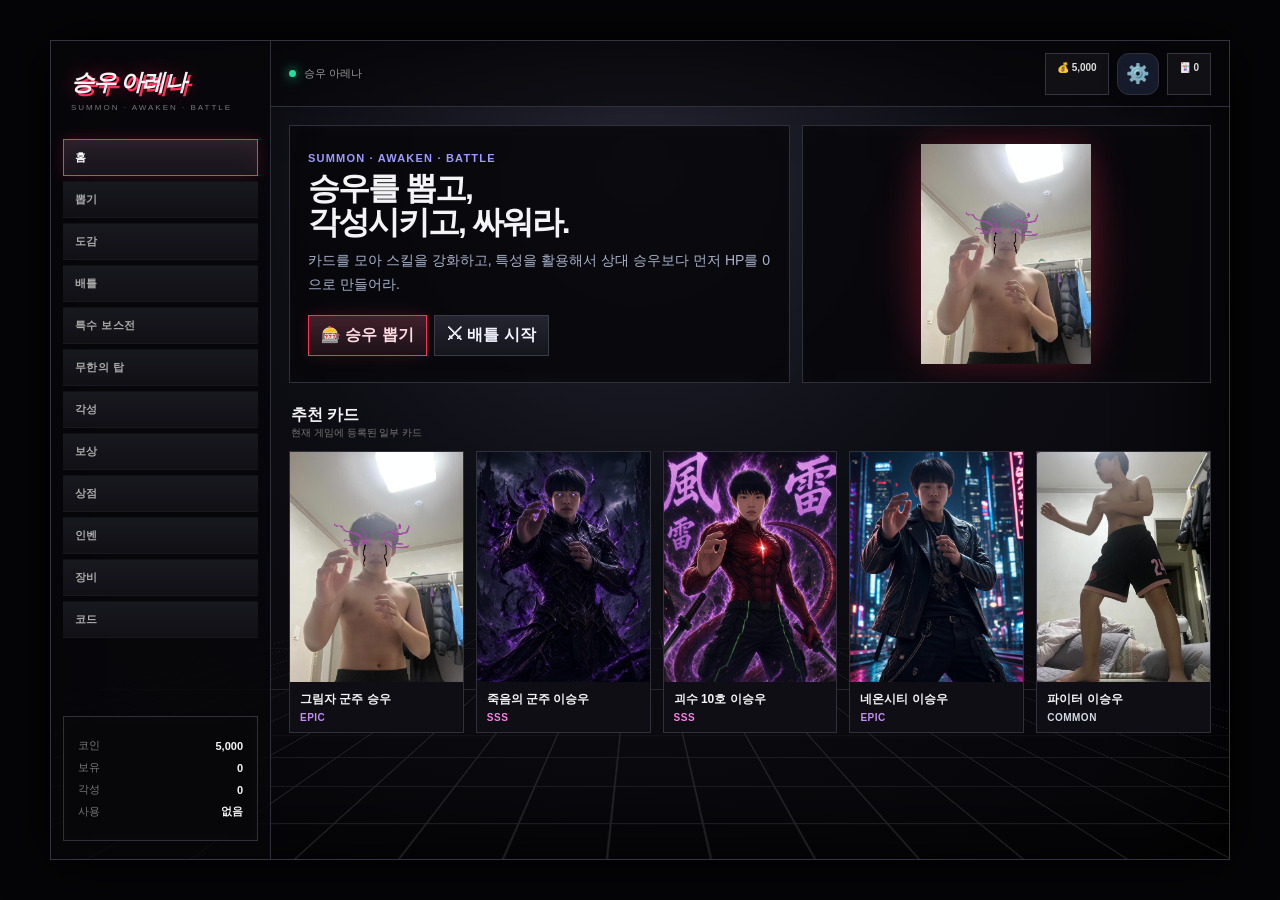
==== commit c6b362c8: "Add files via upload" ====
--- a/index.html
+++ b/index.html
@@ -425,6 +425,19 @@
   .view{height:calc(100% - 58px);min-height:0;overflow:auto;-webkit-overflow-scrolling:touch}
 }
 
+
+/* ===== LARGE NUMBER VISIBILITY FIX ===== */
+.fighter-head>div:first-child,.hp-top,.hp-top b,.stat,.stat b,.stat-row>strong,.stat-combat-summary>div,.stat-combat-summary b,.level-top,.level-top b,.side-stats .row,.side-stats .row b,.skill-btn,.skill-btn span{min-width:0;}
+.hp-top b,.stat b,.stat-row>strong,.stat-combat-summary b,.level-top b,.side-stats .row b,.skill-btn span{overflow-wrap:anywhere;word-break:break-word;font-variant-numeric:tabular-nums;}
+.hp-top b{display:block;text-align:right;line-height:1.2;}
+.skill-btn{overflow:hidden;line-height:1.35;}
+@media(max-width:650px){
+  .hp-top{align-items:flex-start;gap:8px;}
+  .hp-top b{max-width:72%;font-size:10px;}
+  .stat b{font-size:clamp(10px,2.8vw,15px);line-height:1.15;}
+  .skill-btn span{font-size:9px;line-height:1.35;}
+}
+
 </style>
 </head>
 <body>
@@ -626,6 +639,34 @@
             </div>
           </div>
 
+          <div class="card big" style="margin-top:12px">
+            <div class="img"><img decoding="async" src="assets2/half_king_seonyujae_x.png" alt="반쪽짜리 왕 선유재 보스"></div>
+            <div><div class="detail-title">반쪽짜리 왕 선유재 · BOSS</div><div class="detail-sub r-X">BOSS</div><div class="stats"><div class="stat"><b>900,000</b><span>HP</span></div><div class="stat"><b>2회</b><span>부활</span></div><div class="stat"><b>3회</b><span>공격 턴</span></div></div><div class="trait"><b>특성</b><br>부활 2회 · 회피 2회 · 자신의 턴 3회<br>택견 450,000 · 고유기 허짓엎기(상대 랜덤 스킬 2배) · 절명수 1,200,000<br><span style="color:var(--gold);font-weight:900">승리 시 +100,000 EXP · 10% 확률로 반쪽짜리 왕 선유재 획득</span></div><div class="buttons"><button class="btn primary" onclick="startCustomBossBattle('halfKingSeonyujaeBoss')">👑 반쪽짜리 왕 선유재 보스전</button></div></div>
+          </div>
+          <div class="card big" style="margin-top:12px">
+            <div class="img"><img decoding="async" src="assets2/cheonnyang_king_yuksungji_x.png" alt="천량의 왕 육성지 보스"></div>
+            <div><div class="detail-title">천량의 왕 육성지 · BOSS</div><div class="detail-sub r-X">BOSS</div><div class="stats"><div class="stat"><b>90,000</b><span>HP</span></div><div class="stat"><b>5회</b><span>부활</span></div><div class="stat"><b>3개</b><span>스킬</span></div></div><div class="trait"><b>특성</b><br>부활 5회<br>쿠도 200,000 · 씨름 500,000 · 1세대 육왕 750,000<br><span style="color:var(--gold);font-weight:900">승리 시 +75,000 EXP · +30,000 코인</span></div><div class="buttons"><button class="btn primary" onclick="startCustomBossBattle('cheonnyangKingYuksungjiBoss')">👑 천량의 왕 육성지 보스전</button></div></div>
+          </div>
+          <div class="card big" style="margin-top:12px">
+            <div class="img"><img decoding="async" src="assets2/busan_king_jinrang_god.png" alt="부산의 왕 진랑 보스"></div>
+            <div><div class="detail-title">부산의 왕 진랑 · BOSS</div><div class="detail-sub r-GOD">BOSS</div><div class="stats"><div class="stat"><b>1,000,000</b><span>HP</span></div><div class="stat"><b>2회</b><span>부활</span></div><div class="stat"><b>50%</b><span>스킬 증가</span></div></div><div class="trait"><b>특성</b><br>극복의 경지 · 부활 2회 · 자신의 스킬 데미지 50% 증가<br>극복 1,700,000 · 지켜야 할 것 7,800,000<br><span style="color:var(--gold);font-weight:900">승리 시 +200,000 EXP · +70,000 코인</span></div><div class="buttons"><button class="btn primary" onclick="startCustomBossBattle('busanKingJinrangBoss')">👑 부산의 왕 진랑 보스전</button></div></div>
+          </div>
+          <div class="card big" style="margin-top:12px">
+            <div class="img"><img decoding="async" src="assets2/half_unconscious_hyungseok_god.png" alt="반 무의식 박형석 보스"></div>
+            <div><div class="detail-title">반 무의식 박형석 · BOSS</div><div class="detail-sub r-GOD">BOSS</div><div class="stats"><div class="stat"><b>700,000</b><span>HP</span></div><div class="stat"><b>4회</b><span>부활</span></div><div class="stat"><b>80%</b><span>HP 증가</span></div></div><div class="trait"><b>특성</b><br>무의식 조절 · 자신의 HP 80% 증가 · 부활 4회 · 자신만의 길 무한대의 활로<br>박진영 78,000,000 · 박종건 98,000,000 · 이지훈 198,000,000 · 최고 피해 스킬 3배<br><span style="color:var(--gold);font-weight:900">승리 시 +250,000 EXP · +80,000 코인 · 5% 확률 획득</span></div><div class="buttons"><button class="btn primary" onclick="startCustomBossBattle('halfUnconsciousHyungseokBoss')">👑 반 무의식 박형석 보스전</button></div></div>
+          </div>
+          <div class="card big" style="margin-top:12px">
+            <div class="img"><img decoding="async" src="assets2/new_hwarang_junggu_x.png" alt="신 화랑검 김준구 보스"></div>
+            <div><div class="detail-title">신 화랑검 김준구 · BOSS</div><div class="detail-sub r-X">BOSS</div><div class="stats"><div class="stat"><b>180,000</b><span>HP</span></div><div class="stat"><b>70%</b><span>스킬 증가</span></div><div class="stat"><b>2개</b><span>스킬</span></div></div><div class="trait"><b>특성</b><br>연장질의 천재 · 스킬 데미지 70% 증가<br>월광검법 제 27검식 440,000 · 화랑검도 779,000<br><span style="color:var(--gold);font-weight:900">승리 시 +80,000 EXP · +12,000 코인 · 12% 확률 획득</span></div><div class="buttons"><button class="btn primary" onclick="startCustomBossBattle('newHwarangJungguBoss')">👑 신 화랑검 김준구 보스전</button></div></div>
+          </div>
+          <div class="card big" style="margin-top:12px">
+            <div class="img"><img decoding="async" src="assets2/infinite_turo_johan_god.png" alt="무한의 투로 성요한 보스"></div>
+            <div><div class="detail-title">무한의 투로 성요한 · BOSS</div><div class="detail-sub r-GOD">BOSS</div><div class="stats"><div class="stat"><b>900,000</b><span>HP</span></div><div class="stat"><b>3회</b><span>부활</span></div><div class="stat"><b>2회</b><span>턴 봉인</span></div></div><div class="trait"><b>특성</b><br>자신만의 길 무한의 투로 · 부활 3회 · 경지: 상대 턴 2회 봉인<br>복싱 150,000 · 상대 최고 스킬 데미지 3배<br><span style="color:var(--gold);font-weight:900">승리 시 +40,000 EXP · +40,000 코인</span></div><div class="buttons"><button class="btn primary" onclick="startCustomBossBattle('infiniteTuroJohanBoss')">👑 무한의 투로 성요한 보스전</button></div></div>
+          </div>
+          <div class="card big" style="margin-top:12px">
+            <div class="img"><img decoding="async" src="assets2/overcoming_kim_gimyeong_x.png" alt="극복의 경지 김기명 보스"></div>
+            <div><div class="detail-title">극복의 경지 김기명 · BOSS</div><div class="detail-sub r-X">BOSS</div><div class="stats"><div class="stat"><b>30,000</b><span>HP</span></div><div class="stat"><b>50,000</b><span>스킬 1</span></div><div class="stat"><b>70,000</b><span>스킬 3</span></div></div><div class="trait"><b>특성</b><br>자신의 스킬 데미지 +10,000<br>극복 50,000 · 빅딜 60,000 · 낭만 70,000<br><span style="color:var(--gold);font-weight:900">승리 시 +30,000 EXP · +5,000 코인 · 20% 확률로 극복의 경지 김기명 · 3% 확률로 킹 슬레이어 김기태</span></div><div class="buttons"><button class="btn primary" onclick="startCustomBossBattle('overcomingKimgimyungBoss')">👑 극복의 경지 김기명 보스전</button></div></div>
+          </div>
           <div class="card big" style="margin-top:12px">
             <div class="img"><img decoding="async" src='assets/free_jujitae_god.png' alt="자유의 주지태 · GOD"></div>
             <div>
@@ -858,7 +899,39 @@
 
  {id:'runePrism',name:'룬 프리즘',rarity:'GOD',img:'assets2/rune_prism_god.png',hp:100000,atk:0,def:0,trait:'룬의 계승자 — 자신의 힘은 공격 룬, 속도는 속도 룬, 체력은 회복 룬, 기술은 강화 룬의 효과를 강화한다.',trait2:'공격 룬 · 힘 400당 최종 피해 +10% · 속도 룬 · 속도 500당 추가 턴 +1 · 회복 룬 · 체력 200당 회복량 +20,000 · 강화 룬 · 기술 500당 버프 효과 +5%',skills:[['강화 펀치',80000,0],['압축 로우킥',140000,50],['니킥',170000,100]],noGacha:true,customMaxLevel:300},
  {id:'nullCharacter',name:'널',rarity:'GOD',img:'assets2/null_god.png',hp:100,atk:0,def:0,trait:'무한의 투로 — 레벨 제한이 없으며 각성석 사용으로도 레벨 성장 한도를 계속 확장할 수 있다.',trait2:'스킬 이름은 최초 획득 시 플레이어가 직접 설정할 수 있다.',skills:[['스킬 1',100,0],['스킬 2',100,50],['스킬 3',100,100]],noGacha:true},
- {id:'secret',name:'개발자 승우',rarity:'SECRET',img:'assets/char_31.png',hp:9999,atk:999,def:999,trait:'개발자 권한 — 전투 데이터가 정상적이지 않습니다.',skills:[['코드 수정',999,0],['버그 악용',1599,0],['강제 종료',9999,0]]}
+ {id:'secret',name:'개발자 승우',rarity:'SECRET',img:'assets/char_31.png',hp:9999,atk:999,def:999,trait:'개발자 권한 — 전투 데이터가 정상적이지 않습니다.',skills:[['코드 수정',999,0],['버그 악용',1599,0],['강제 종료',9999,0]]},
+
+ {id:'busanShanks',name:'부산 샹크스',rarity:'SSS+',img:'assets2/busan_shanks_sssplus.png',hp:11000,atk:0,def:0,trait:'부산 샹크스 막 이래',skills:[['한 쪽 팔 던지기 ㅋㅋㅋㅋ',4000,0],['경찰 신고',2000,2],['김기태 미웡!',1000,4]],newRelease:true},
+ {id:'hyungseokMom',name:'형석이 엄마',rarity:'UNCOMMON',img:'assets2/hyungseok_mom_uncommon.png',hp:1000,atk:0,def:0,trait:'박진영이란 이름은 꺼내지도 말어!!',skills:[['형석이 유기',200,0],['형석이 입양',100,2],['클럽 댄스',30,4]],newRelease:true},
+ {id:'complimentUncle',name:'칭찬 아저씨',rarity:'COMMON',img:'assets2/compliment_uncle_common.png',hp:500,atk:0,def:0,trait:'기분 좋아져라 모에모에뀽!',skills:[['다이소 가기',10,0],['칭찬 도장 구매',15,2],['어이쿠 돈이 없네',30,4]],newRelease:true},
+ {id:'bigdealButtKim',name:'빅딜의 엉덩이 김기명',rarity:'COMMON',img:'assets2/bigdeal_butt_kim_common.png',hp:2000,atk:0,def:0,trait:'짱구의 제자',skills:[['극복의 똥',100,0],['극복의 급똥',300,2],['극복의 설사!',1000,4]],newRelease:true},
+ {id:'beautySeekerHuman',name:'아름다움을 추구하는 인간',rarity:'COMMON',img:'assets2/beauty_seeker_common.png',hp:500,atk:0,def:0,trait:'자신만의 철학 - 자신의 스킬 데미지 + 1000',skills:[['장갑 끼고우',300,0],['칼 들고우',500,2],['수술 시작 호우!',600,4]],newRelease:true},
+ {id:'loiteringGuy',name:'서성거리는 새끼',rarity:'RARE',img:'assets2/loitering_guy_rare.png',hp:8000,atk:0,def:0,trait:'HOT 모드 / 자신의 스킬데미지+ 5000, HP+ 1000',skills:[['핫 펀치!',600,0],['우리 아빠 에어컨갑룡',1000,2],['핫 핫 핫도그 먹고 싶다',4000,4]],newRelease:true},
+ {id:'vascoLackey',name:'바스코 따까리',rarity:'UNCOMMON',img:'assets2/vasco_lackey_uncommon.png',hp:1000,atk:0,def:0,trait:'빌빌거리기',skills:[['돈 좀',100,0],['빌려주면 안될까?',200,2],['미안! 커헉!',400,4]],newRelease:true},
+ {id:'detectiveCibure',name:'명탐정 씨부레 새끼',rarity:'UNCOMMON',img:'assets2/detective_cibure_uncommon.png',hp:1500,atk:0,def:0,trait:'니가 L이냐',skills:[['L을 가져가',50,0],['측면 대 측면',1000,2],['셀 - 카',200,4]],newRelease:true},
+ {id:'vascoUnderling',name:'바스코 꼬붕이',rarity:'COMMON',img:'assets2/vasco_underling_common.png',hp:10,atk:0,def:0,trait:'없어',skills:[['아 몰라',10,0],['스킬이름 짓기 귀찮다',15,2],['꼬우면 똥 싸던가 퉤!',20,4]],newRelease:true},
+ {id:'weakLeeJinsung',name:'개좆밥 이진성',rarity:'S',img:'assets2/weak_jinsung_s.png',hp:3000,atk:0,def:0,trait:'금성탕지 이지랄 ㅋㅋㅋㅋㅋ',skills:[['철의 주먹 이지랄 ㅋㅋㅋㅋ',500,0],['니 스승이 누구냐?',1000,2],['복싱인데 스승이 스님이래 ㅋㅋㅋㅋㅋㅋ',1500,4]],newRelease:true},
+ {id:'fatHyungseok',name:'돼형석',rarity:'COMMON',img:'assets2/fat_hyungseok_common.png',hp:5000,atk:0,def:0,trait:'잘 처 먹네',skills:[['식탐 펀치',3000,0],['연어',7000,2]],newRelease:true},
+ {id:'incheonOrphanNajaegyeon',name:'인천의 반쪽짜리 고아 나재견',rarity:'EPIC',img:'assets2/incheon_orphan_najaegyeon_epic.png',hp:3000,atk:0,def:0,trait:'트롤 그만해 이 씨',skills:[['허짓엎기가 고유기 ㅋㅋㅋㅋ',3000,0],['어떻게 기술 이름이 허짓엎기 ㅋㅋㅋㅋ',6000,2],['선유재나 살려라 개트롤아',7000,4]],newRelease:true},
+ {id:'jjeotgu',name:'좆구',rarity:'SS',img:'assets2/jjeotgu_ss.png',hp:1000,atk:0,def:0,trait:'불꽃 타오르는 인성',skills:[['패륜',500,0],['패륜엎기',1000,2],['아빠도 이제 한계다',2000,4]],newRelease:true},
+ {id:'oldSasinuToru',name:'고령화 사시눈토루',rarity:'SS',img:'assets2/old_sasinu_toru_ss.png',hp:3000,atk:0,def:0,trait:'사시 눈 - 사람들의 시선을 한 눈에 받는다.',skills:[['관종',4000,0],['쭈굴',1000,2],['호잇짜',3000,4]],newRelease:true},
+ {id:'protectHyungseok',name:'여긴 내가 지킨다 형석',rarity:'COMMON',img:'assets2/protect_hyungseok_common.png',hp:6000,atk:0,def:0,trait:'멍청이 - 자신의 스킬데미지+ 300',skills:[['근육 펀치',200,0],['몰라',100,2],['으아아',50000,4]],newRelease:true},
+ {id:'cheonnyangMasterJinho',name:'천량의 주인 진호빈',rarity:'SSS+',img:'assets2/cheonnyang_master_jinho_sssplus.png',hp:16000,atk:0,def:0,trait:'눈깔 두개',skills:[['쿠도',70000,0]],newRelease:true},
+ {id:'geniusAllrounderJihoon',name:'모든 분야의 천재 이지훈',rarity:'X',img:'assets2/genius_allrounder_jihoon_x.png',hp:40000,atk:0,def:0,trait:'보이지 않는 공격 / 자신의 턴 3회',skills:[['돌려차기',32000,0],['앞차기',40000,2],['뒤차기',60000,4]],customMaxLevel:600,newRelease:true},
+ {id:'firstGenLegendJihoon',name:'1세대의 전설 이지훈',rarity:'GOD',img:'assets2/first_gen_legend_jihoon_god.png',hp:210000,atk:0,def:0,trait:'모든 분야의 천재 : 자신의 공격턴 3회 , 부활 3회 적용',trait2:'패시브 : HP가 50% 이하가 될 시 최대 체력의 25%만큼 회복한다. (승부 당 1회)',skills:[['딥킥',190000,0],['카포에라 킥',320000,2],['자신만의 길',0,4],['카운터 엘보우',350000,5]],noGacha:true,customMaxLevel:900,newRelease:true},
+ {id:'halfKingSeonyujae',name:'반쪽짜리 왕 선유재',rarity:'X',img:'assets2/half_king_seonyujae_x.png',hp:90000,atk:0,def:0,trait:'반쪽짜리 왕 : 부활 2회',skills:[['택견',45000,0],['고유기 허짓엎기',0,2],['절명수',120000,4]],noGacha:true,newRelease:true},
+ {id:'cheonnyangKingYuksungji',name:'천량의 왕 육성지',rarity:'X',img:'assets2/cheonnyang_king_yuksungji_x.png',hp:90000,atk:0,def:0,trait:'부활 2회',skills:[['쿠도',20000,0],['씨름',50000,2],['1세대 육왕',75000,4]],newRelease:true},
+ {id:'busanKingJinrang',name:'부산의 왕 진랑',rarity:'GOD',img:'assets2/busan_king_jinrang_god.png',hp:100000,atk:0,def:0,trait:'극복의 경지 : 부활 2회, 자신의 스킬 데미지 50%증가',skills:[['극복',17000,0],['지켜야할 것',78000,2]],noGacha:true,newRelease:true},
+ {id:'halfUnconsciousHyungseok',name:'반 무의식 박형석',rarity:'GOD',img:'assets2/half_unconscious_hyungseok_god.png',hp:70000,atk:0,def:0,trait:'무의식 조절 : 자신의 HP 80% 증가',trait2:'무의식: 부활 2회',trait3:'자신만의 길 무한대의 활로',skills:[['박진영',34000,0],['박종건',78000,2],['이지훈',100000,4],['자신만의 길 무한대의 활로',0,5]],noGacha:true,customMaxLevel:1000,newRelease:true},
+ {id:'newHwarangJunggu',name:'신 화랑검 김준구',rarity:'X',img:'assets2/new_hwarang_junggu_x.png',hp:18000,atk:0,def:0,trait:'연장질의 천재 - 자신의 스킬 데미지 10% 증가',skills:[['월광검법 제 27검식',24000,0],['화랑검도',37900,50]] ,noGacha:true,newRelease:true},
+ {id:'infiniteTuroJohan',name:'무한의 투로 성요한',rarity:'GOD',img:'assets2/infinite_turo_johan_god.png',hp:90000,atk:0,def:0,trait:'자신만의 길 무한의 투로 - 부활 3회',skills:[['복싱',150000,0],['무한의 투로',0,2]],noGacha:true,newRelease:true},
+ {id:'overcomingKimGimyeong',name:'극복의 경지 김기명',rarity:'X',img:'assets2/overcoming_kim_gimyeong_x.png',hp:30000,atk:0,def:0,trait:'자신의 스킬 데미지 + 10000',skills:[['극복',50000,0],['빅딜',60000,2],['낭만',70000,4]],noGacha:true,newRelease:true},
+ {id:'kingSlayerGitae',name:'킹 슬레이어 김기태',rarity:'GOD',img:'assets2/king_slayer_gitae_god.png',hp:200000,atk:0,def:0,trait:'자신의 스킬 데미지 50% 증가 , 부활 2회',skills:[['살인',100000,0],['학살',160000,2],['처형',220000,4]],noGacha:true,newRelease:true},
+ {id:'infinitePathHyungseok',name:'무한대의 활로 박형석',rarity:'GOD',img:'assets2/infinite_path_hyungseok_god.png',hp:180000,atk:0,def:0,trait:'무한대의 활로',trait2:'무의식 조절 : 자신의 HP 80% 증가',trait3:'무의식 : 자신의 스킬 데미지 40% 증가',skills:[['박진영',74000,0],['박종건',99000,2],['이지훈',270000,4],['자신만의 길 무한대의 활로',0,5]],noGacha:true,newRelease:true},
+ {id:'erosionUnconsciousJonggun',name:'침식의 무의식 종건',rarity:'GOD',img:'assets2/erosion_unconscious_jonggun_god.png',hp:300000,atk:0,def:0,trait:'흑골 : 부활 6회 , 자신의 턴 2회',skills:[['극진',130000,0],['톤파술',180000,2],['신체',0,4],['키신세이켄',390000,5]],noGacha:true,newRelease:true},
+ {id:'hwarangJungguMoonset',name:'화랑검 김준구 월식',rarity:'GOD',img:'assets2/hwarang_junggu_moonset_god.png',hp:250000,atk:0,def:0,trait:'무기술의 천재 : 자신의 턴 6회 , 부활 2회',skills:[['연장질',100000,0],['월광검법 전검식',450000,2],['무기 강화',0,4]] ,noGacha:true,newRelease:true},
+ {id:'kingSlayerKingGitae',name:'왕 시해자 김기태',rarity:'GOD',img:'assets2/king_slayer_king_gitae_god.png',hp:630100,atk:0,def:0,trait:'학살: 자신의 턴 2회, 부활 4회',skills:[['KING SLAYER',890000,0]],noGacha:true}
+
 ];
 
 const rarityClass = r => r==='SSS+'?'SSSplus':r;
@@ -886,6 +959,14 @@
 state.copySkills=Array.isArray(state.copySkills)?state.copySkills.slice(0,3):[];
 state.stats.memoryLostParkJinyoungBossWins=Number(state.stats.memoryLostParkJinyoungBossWins||0);
 state.stats.copyPeakJinyoungBossWins=Number(state.stats.copyPeakJinyoungBossWins||0);
+state.specialQuestClaimed.firstGenLegendJihoon=!!state.specialQuestClaimed.firstGenLegendJihoon;
+state.specialQuestClaimed.busanKingJinrang=!!state.specialQuestClaimed.busanKingJinrang;
+state.specialQuestClaimed.infinitePathHyungseok=!!state.specialQuestClaimed.infinitePathHyungseok;
+state.specialQuestClaimed.kingSlayerGitae=!!state.specialQuestClaimed.kingSlayerGitae;
+state.kingslayerCodeSeen=!!state.kingslayerCodeSeen;
+state.godAllDayRedeemed=!!state.godAllDayRedeemed;
+for(const k of ['halfKingSeonyujaeBossWins','cheonnyangKingYuksungjiBossWins','busanKingJinrangBossWins','halfUnconsciousHyungseokBossWins','newHwarangJungguBossWins','infiniteTuroJohanBossWins','overcomingKimgimyungBossWins','specialInfinitePathHyungseokWins','specialErosionUnconsciousJonggunWins','specialHwarangJungguMoonsetWins','specialKingSlayerGitaeWins']) state.stats[k]=Number(state.stats[k]||0);
+
 state.skillEffects = state.skillEffects !== false;
 state.fishDraws=state.fishDraws||{}; state.fishDraws.jeongtaegong=Math.max(0,Number(state.fishDraws.jeongtaegong||0));
 state.specialQuestClaimed.jeongtaegongAwakening=!!state.specialQuestClaimed.jeongtaegongAwakening;
@@ -980,11 +1061,14 @@
 let playerCard=null, enemyCard=null, playerHp=0, enemyHp=0, turn=1, battleOver=false, playerFishDrawUsed=false, playerFishSkillBonus=0, playerFishHpBonus=0, playerShadowKnightResurrectLeft=0, playerDarkKnightResurrectLeft=0, customChoiReflectLeft=0, customChoiShieldTurns=0, bossMode=false, godBossMode=false, jonggunBossMode=false, freeJujitaeBossMode=false, junGuBossMode=false, customBossMode=false, customBossId=null, jonggunPage=0, freeJujitaePage=0, freeJujitaePage2ReviveUsed=false, freeJujitaePage4ReviveUsed=false, freeJujitaeDodgeLeft=0, freeJujitaeFearActive=false, freeJujitaeReverseLightUsed=false, jonggunWhiteReviveUsed=false, jonggunYamasakiReviveUsed=false, jonggunBlackBoneLeft=0, jonggunDodgeLeft=0, jonggunLastPlayerDamage=0, playerBattleAtk=0, playerBattleDef=0, playerBattleMaxHp=0, playerActionsThisTurn=0, playerSealTurns=0, playerDodgeLeft=0, playerResurrectUsed=false, playerGambleApplied=false, playerChanceUsed=false, playerMeatShieldUsed=false, playerTranscendChoiInvulTurns=0, playerImmortalChoiReflectLeft=0, playerImmortalSeungwooResurrectUsed=false, playerTranscendSangukResurrected=false, playerImmortalSangukSealTurns=0, playerAbsorbUsed=false, playerHwarangResurrectUsed=false, godResurrectUsed=false, playerRestUsed=false, playerFreeJujitaeDodgeLeft=0, playerFreeJujitaeFearActive=false, playerFreeJujitaeReverseLightUsed=false, playerFreeJujitaeResurrectLeft=0, mariaRageActive=false, mariaPowerStacks=0, resentmentFearActive=false, mariaBossRageActive=false, mariaBossRevivesLeft=0;
 let playerVampireRevivesLeft=0;
 let playerCopyZeroGenUsed=false, playerCopySkillBuffPct=0;
+let playerTraitRevivesLeft=0, playerFirstGenPassiveUsed=false, playerJihoonSkillBuffPct=0, playerErosionBodyBuffUsed=false, playerMoonWeaponStacks=0;
 let specialBossDamageFixedTargetId=null, specialCopyZeroGenUsed=false, specialCopyPeakSkillBuffPct=0;
-let copyPeakBossRevivesLeft=0;
+let copyPeakBossRevivesLeft=0, customBossRevivesLeft=0, customBossDodgeLeft=0, customBossSealPlayerTurns=0, customBossDamageMultiplier=1;
 let devClicks=0;
 let specialBattleActive=false, specialBossPage=1, specialBossHp=0, specialBossRevivesLeft=0, specialPartyRevivesLeft=0, specialBossTurn=1, specialBossActionsUsed=0, specialBossActedThisTurn=new Set(), specialBossPotionUses=0, specialPartyHp={}, specialPartyMaxHpBonus={}, specialPartySkillBonus={}, specialPartyReviveCounts={}, specialPartySupportUsed={}, specialBossBattleOver=false, specialPartyDraft=[], specialBattleLog=[];
 let specialBossPageDefs={};
+let specialBossType='kaijuSeungwoo';
+let specialPartySkillBuffPct={};
 let towerMode=false;
 let towerBattleActive=false;
 let currentTowerFloor=1;
@@ -1033,7 +1117,14 @@
   return Number.isFinite(n)&&n>0?n:0;
 }
 function cardPower(c){return c.hp + c.atk*4 + c.def*3 + (c.rarity==='SECRET'?9999:0)}
-function getCustomBossTitle(id){return ({chuuniSeungwoo:'중2병 걸린 이승우 보스전',jihongBoss:'왕대가리 김지홍 보스전',meatMonsterChoi:'초생명체 최예강 보스전',resentmentJujitae:'원망의 주지태 보스전',mariaDacascos:'마리아 다카스코스 보스전'})[id]||'커스텀 보스전';}
+function getCustomBossTitle(id){return ({
+  chuuniSeungwoo:'중2병 걸린 이승우 보스전',jihongBoss:'왕대가리 김지홍 보스전',meatMonsterChoi:'초생명체 최예강 보스전',
+  resentmentJujitae:'원망의 주지태 보스전',mariaDacascos:'마리아 다카스코스 보스전',
+  halfKingSeonyujaeBoss:'반쪽짜리 왕 선유재 보스전',cheonnyangKingYuksungjiBoss:'천량의 왕 육성지 보스전',
+  busanKingJinrangBoss:'부산의 왕 진랑 보스전',halfUnconsciousHyungseokBoss:'반 무의식 박형석 보스전',
+  newHwarangJungguBoss:'신 화랑검 김준구 보스전',infiniteTuroJohanBoss:'무한의 투로 성요한 보스전',
+  overcomingKimgimyungBoss:'극복의 경지 김기명 보스전',copyPeakJinyoungBoss:'보스 카피의 최종점 박진영 보스전'
+})[id]||'커스텀 보스전';}
 function go(screen){
   // 무한의 탑 진행 상태를 유지한 채 다른 메뉴를 자유롭게 열 수 있다.
   // 탑 버튼을 다시 누르면 진행 중인 탑 전투/결과 화면으로 돌아온다.
@@ -1103,19 +1194,63 @@
   alert('👥 특수 보스전 파티가 저장되었습니다.');
 }
 
+const SPECIAL_BOSS_SETS={
+  kaijuSeungwoo:{
+    title:'신괴수 예강 승우',img:'assets/special_boss_user.png',pageCount:4,
+    pages:[
+      {name:'신괴수 예강 승우 · PAGE 1',hp:100000,atk:600000,def:0,revives:2,img:'assets/special_boss_user.png',skills:[['파이널 입냄새',600000,'damage']]},
+      {name:'신괴수 예강 승우 · PAGE 2',hp:2000000,atk:7700000,def:0,revives:2,img:'assets/special_boss_user.png',skills:[['그라이트 레이저',7700000,'damage'],['체력 회복',400000,'heal']]},
+      {name:'신괴수 예강 승우 · PAGE 3',hp:3000000,atk:10000000,def:0,revives:2,img:'assets/special_boss_user.png',skills:[['브레스 비임',10000000,'damage']]},
+      {name:'신괴수 예강 승우 · PAGE 4',hp:10000000,atk:999999999999999,def:0,revives:3,img:'assets/special_boss_user.png',trait:'불굴 — 상대의 특성 효과를 전부 무시한다. (상대의 부활을 제외한 특성 모두 봉인)',trait2:'신 — 부활 3회',skills:[['너 정말 핵심을 찔렀어',999999999999999,'damage']]}
+    ],
+    reward:{transcendStone:100,xp:5000000,awakeningStone:0}
+  },
+  infinitePathHyungseok:{
+    title:'무한대의 활로 박형석',img:'assets2/infinite_path_hyungseok_god.png',
+    pages:[
+      {name:'무한대의 활로 박형석 · PAGE 1',hp:9000000,atk:80000000,def:0,revives:5,img:'assets2/infinite_path_hyungseok_god.png',skills:[['키신세이켄 17연',80000000,'damage']]},
+      {name:'무한대의 활로 박형석 · PAGE 2',hp:9000000,atk:910490909,def:0,revives:6,img:'assets2/infinite_path_hyungseok_god.png',skills:[['무한대의 활로',900909090,'damage'],['폭발',910490909,'damage']]},
+      {name:'무한대의 활로 박형석 · PAGE 3',hp:999999999,atk:99999999999,def:0,revives:4,img:'assets2/infinite_path_hyungseok_god.png',skills:[['무한대의 활로',99999999999,'damage']]}
+    ],
+    reward:{transcendStone:500,xp:85000000,awakeningStone:20,statKey:'specialInfinitePathHyungseokWins'}
+  },
+  erosionUnconsciousJonggun:{
+    title:'침식의 무의식 종건',img:'assets2/erosion_unconscious_jonggun_god.png',
+    pages:[
+      {name:'침식의 무의식 종건 · PAGE 1',hp:700000,atk:99990090,def:0,revives:1,img:'assets2/erosion_unconscious_jonggun_god.png',skills:[['흑골 무의식',99990090,'damage']]},
+      {name:'침식의 무의식 종건 · PAGE 2',hp:990000,atk:99990090,def:0,revives:1,img:'assets2/erosion_unconscious_jonggun_god.png',skills:[['반 무의식',99990090,'damage']]},
+      {name:'침식의 무의식 종건 · PAGE 3',hp:1000,atk:500,def:0,revives:1,img:'assets2/erosion_unconscious_jonggun_god.png',skills:[['침묵',500,'damage']]},
+      {name:'침식의 무의식 종건 · PAGE 4',hp:5000,atk:500,def:0,revives:1,img:'assets2/erosion_unconscious_jonggun_god.png',skills:[['침묵',500,'damage']]},
+      {name:'침식의 무의식 종건 · PAGE 5',hp:999999999,atk:991999909099000,def:0,revives:5,img:'assets2/erosion_unconscious_jonggun_god.png',skills:[['야마자키류 극진 가라데',9919999090990,'damage'],['완 무의식',991999909099000,'damage']]}
+    ],
+    reward:{transcendStone:50,xp:7000000,awakeningStone:100,chance:{id:'erosionUnconsciousJonggun',chance:.05},statKey:'specialErosionUnconsciousJonggunWins'}
+  },
+  hwarangJungguMoonset:{
+    title:'화랑검 김준구 월식',img:'assets2/hwarang_junggu_moonset_god.png',
+    pages:[
+      {name:'화랑검 김준구 월식 · PAGE 1',hp:350000,atk:999900,def:0,revives:2,img:'assets2/hwarang_junggu_moonset_god.png',skills:[['제 0검식',999900,'damage']]},
+      {name:'화랑검 김준구 월식 · PAGE 2',hp:999999999,atk:991999909099000,def:0,revives:6,img:'assets2/hwarang_junggu_moonset_god.png',trait:'1.5세대 : 상대의 스킬 데미지의 15%만큼의 피해만 받는다.',incomingDamagePct:0.15,skills:[['제 56검식',991999909099000,'damage']]}
+    ],
+    reward:{transcendStone:500,xp:85000000,awakeningStone:30,chance:{id:'hwarangJungguMoonset',chance:.05},statKey:'specialHwarangJungguMoonsetWins'}
+  },
+  kingSlayerGitaeSpecial:{
+    title:'왕 시해자 김기태',img:'assets2/king_slayer_king_gitae_god.png',
+    pages:[
+      {name:'왕 시해자 김기태 · PAGE 1',hp:1000000000,atk:800000000000000000,def:0,revives:0,img:'assets2/king_slayer_king_gitae_god.png',skills:[['도끼',800000000000000000,'damage']]},
+      {name:'왕 시해자 김기태 · PAGE 2',hp:1000000000,atk:800000000000000000,def:0,revives:4,img:'assets2/king_slayer_king_gitae_god.png',skills:[['도끼',800000000000000000,'damage']]}
+    ],
+    reward:{transcendStone:0,xp:85000000,awakeningStone:80,chance:null,statKey:'specialKingSlayerGitaeWins',secretUnlock:'kingSlayerKingGitae'}
+  }
+};
 function getSpecialBossPageDef(page){
-  return {
-    1:{name:'신괴수 예강 승우 · PAGE 1',hp:100000,atk:600000,def:0,revives:2,img:'assets/special_boss_user.png',skills:[['파이널 입냄새',600000,'damage']]},
-    2:{name:'신괴수 예강 승우 · PAGE 2',hp:2000000,atk:7700000,def:0,revives:2,img:'assets/special_boss_user.png',skills:[['그라이트 레이저',7700000,'damage'],['체력 회복',400000,'heal']]},
-    3:{name:'신괴수 예강 승우 · PAGE 3',hp:3000000,atk:10000000,def:0,revives:2,img:'assets/special_boss_user.png',skills:[['브레스 비임',10000000,'damage']]},
-    4:{name:'신괴수 예강 승우 · PAGE 4',hp:10000000,atk:999999999999999,def:0,img:'assets/special_boss_user.png',revives:3,trait:'불굴 — 상대의 특성 효과를 전부 무시한다. (상대의 부활을 제외한 특성 모두 봉인)',trait2:'신 — 부활 3회',skills:[['너 정말 핵심을 찔렀어',999999999999999,'damage']]}
-  }[page];
+  const set=SPECIAL_BOSS_SETS[specialBossType]||SPECIAL_BOSS_SETS.kaijuSeungwoo;
+  return set.pages[page-1];
 }
 function resetSpecialBossPage(page){
   specialBossPage=page;
   const d=getSpecialBossPageDef(page);
   specialBossHp=d.hp;
-  specialBossRevivesLeft=d.revives;
+  specialBossRevivesLeft=Number(d.revives||0);
   specialBossTurn=1;
   specialBossActionsUsed=0;
   specialBossActedThisTurn=new Set();
@@ -1126,30 +1261,45 @@
   const el=document.getElementById('specialBossContent'); if(!el)return;
   if(!specialBattleActive){
     const party=(state.specialParty||[]).map(id=>cards.find(c=>c.id===id)).filter(Boolean);
-    const partyHtml=party.length?party.map((c,i)=>`<div class="special-party-card"><div class="special-party-head"><img src="${c.img}" alt="${c.name}"><div><div class="special-party-name">${i+1}. ${c.name}</div><div class="special-party-sub r-${rarityClass(c.rarity)}">${c.rarity} · Lv.${getCardLevel(c)}</div></div></div><div class="special-party-hp">HP ${getPersistentHp(c).toLocaleString()} / ${getBattleHp(c).toLocaleString()}</div></div>`).join(''):'<div class="empty" style="grid-column:1/-1">아직 파티가 없습니다. 도감의 「파티 만들기」에서 3명을 선택하세요.</div>';
-    el.innerHTML=`<div class="section-head" style="margin-top:0"><div><h3>👹 특수 보스전</h3><p>3인 동시 출전 · 한 턴 2인 공격 · 전투 중 회복 물약 최대 10회</p></div><div class="buttons" style="margin-top:0"><button class="btn" onclick="openSpecialPartyBuilder()">👥 파티 만들기</button><button class="btn primary" onclick="startSpecialBossBattle()" ${party.length!==3?'disabled':''}>👹 특수 보스전 시작</button></div></div><div class="panel"><div class="section-head" style="margin-top:0"><div><h3>👥 현재 파티</h3><p>한 번 저장한 파티는 도감에서 다시 바꿀 수 있습니다.</p></div></div><div class="special-party-grid">${partyHtml}</div></div><div class="panel" style="margin-top:14px"><div class="special-boss-wrap"><div class="special-boss-card"><div class="special-boss-art"><img src="assets/special_boss_user.png" alt="신괴수 예강 승우"></div><div class="special-boss-title">신괴수 예강 승우</div><div class="special-boss-page">SPECIAL BOSS · PAGE 1 → 4</div><div class="stats" style="margin-top:10px"><div class="stat"><b>100,000</b><span>PAGE 1 HP</span></div><div class="stat"><b>2회</b><span>PAGE 1 부활</span></div><div class="stat"><b>3인</b><span>동시 출전</span></div></div></div><div><div class="special-flow"><div class="special-flow-step active"><span class="sf-num">1</span><b>파티 3명 출전</b><span>동시에 전투</span></div><div class="special-flow-step active"><span class="sf-num">2</span><b>캐릭터 2명 공격</b><span>서로 다른 2명</span></div><div class="special-flow-step"><span class="sf-num">3</span><b>보스 반격</b><span>생존 파티원 대상</span></div><div class="special-flow-step"><span class="sf-num">4</span><b>다음 TURN</b><span>공격 2회 충전</span></div><div class="special-flow-step"><span class="sf-num">5</span><b>PAGE 1 → 4</b><span>부활까지 모두 돌파</span></div></div><div class="trait"><b>전투 규칙</b><br>• 파티 3명 동시 출전<br>• 한 턴에 서로 다른 캐릭터 2명까지 공격 가능<br>• 전투 중 회복 물약 최대 10회 사용<br>• 특수 보스전 파티 추가 부활 2회 (캐릭터 특성과 별개)<br>• PAGE 1~3: 각 2회 부활<br>• PAGE 4: 불굴로 상대 특성 봉인 · 신의 힘으로 3회 부활<br><br><b>클리어 보상</b><br>🌌 초월석 100개 · ✨ 경험치 5,000,000 (참여 파티원 전원)</div></div></div></div>`;
+    const partyHtml=party.length?party.map((c,i)=>`<div class="special-party-card"><div class="special-party-head"><img src="${c.img}" alt="${escapeHtml(c.name)}"><div><div class="special-party-name">${i+1}. ${escapeHtml(c.name)}</div><div class="special-party-sub r-${rarityClass(c.rarity)}">${c.rarity} · Lv.${getCardLevel(c)}</div></div></div><div class="special-party-hp">HP ${getPersistentHp(c).toLocaleString()} / ${getBattleHp(c).toLocaleString()}</div></div>`).join(''):'<div class="empty" style="grid-column:1/-1">아직 파티가 없습니다. 도감의 「파티 만들기」에서 3명을 선택하세요.</div>';
+    const bossCards=Object.entries(SPECIAL_BOSS_SETS).map(([id,set])=>{
+      const locked=id==='kingSlayerGitaeSpecial'&&!state.kingslayerCodeSeen;
+      const first=set.pages[0];
+      const reward=set.reward||{};
+      const chance=reward.chance?` · ${Math.round(reward.chance.chance*100)}% 확률 획득`:reward.statKey==='specialInfinitePathHyungseokWins'?'': '';
+      return `<div class="card big" style="margin-top:12px"><div class="img"><img src="${set.img}" alt="${escapeHtml(set.title)}"></div><div><div class="detail-title">${escapeHtml(set.title)}</div><div class="detail-sub r-GOD">SPECIAL BOSS · ${set.pages.length} PAGE</div><div class="stats"><div class="stat"><b>${Number(first.hp).toLocaleString()}</b><span>PAGE 1 HP</span></div><div class="stat"><b>${set.pages.length}</b><span>페이지</span></div><div class="stat"><b>${Number(first.revives||0)}</b><span>PAGE 1 부활</span></div></div><div class="trait"><b>페이지 구성</b><br>${set.pages.map((p,n)=>`PAGE ${n+1}: HP ${Number(p.hp).toLocaleString()} · 부활 ${Number(p.revives||0)}${p.trait?' · '+escapeHtml(p.trait):''}`).join('<br>')}<br><br><b>클리어 보상</b><br>🌌 초월석 ${Number(reward.transcendStone||0).toLocaleString()}개 · ✨ 경험치 ${Number(reward.xp||0).toLocaleString()} · 🔹 각성석 ${Number(reward.awakeningStone||0).toLocaleString()}${chance}${id==='kingSlayerGitaeSpecial'?' · 코드 해금 필요':''}</div><div class="buttons"><button class="btn primary" onclick="startSpecialBossBattle('${id}')" ${locked?'disabled':''}>${locked?'🔒 CODE 필요':'👹 '+escapeHtml(set.title)+' 도전'}</button></div></div></div>`;
+    }).join('');
+    el.innerHTML=`<div class="section-head" style="margin-top:0"><div><h3>👹 특수 보스전</h3><p>3인 동시 출전 · 한 턴 2인 공격 · 전투 중 회복 물약 최대 10회</p></div><div class="buttons" style="margin-top:0"><button class="btn" onclick="openSpecialPartyBuilder()">👥 파티 만들기</button></div></div><div class="panel"><div class="section-head" style="margin-top:0"><div><h3>👥 현재 파티</h3><p>한 번 저장한 파티는 도감에서 다시 바꿀 수 있습니다.</p></div></div><div class="special-party-grid">${partyHtml}</div></div><div class="panel" style="margin-top:14px"><div class="section-head"><div><h3>🔥 특수 보스 목록</h3><p>각 보스는 서로 독립된 페이지와 보상 규칙을 사용합니다.</p></div></div>${bossCards}</div>`;
     return;
   }
   renderSpecialBattle();
 }
-function startSpecialBossBattle(){
+
+function startSpecialBossBattle(type='kaijuSeungwoo'){
+  if(!SPECIAL_BOSS_SETS[type])type='kaijuSeungwoo';
+  if(type==='kingSlayerGitaeSpecial'&&!state.kingslayerCodeSeen){alert('이 특수 보스는 비밀 코드가 필요합니다.');return;}
   const party=(state.specialParty||[]).map(id=>cards.find(c=>c.id===id)).filter(Boolean).filter(c=>ownedCount(c.id)>0);
   if(party.length!==3){alert('도감에서 특수 보스전 파티 3명을 먼저 정하세요.');return;}
   if(!party.some(c=>getPersistentHp(c)>0)){alert('파티 3명의 HP가 모두 0입니다. 먼저 회복하세요.');return;}
   exitTowerForNewBattle();
-  specialBattleActive=true; specialBossBattleOver=false; specialBossDamageFixedTargetId=null; specialCopyZeroGenUsed=false; specialCopyPeakSkillBuffPct=0; specialPartyHp={}; specialPartyMaxHpBonus={}; specialPartySkillBonus={}; specialPartyReviveCounts={}; specialPartySupportUsed={}; specialPartyRevivesLeft=2; specialBossPotionUses=0; specialBossTurn=1; specialBossActionsUsed=0; specialBossActedThisTurn=new Set(); specialBattleLog=[];
-  party.forEach(c=>{specialPartyHp[c.id]=Math.max(0,getPersistentHp(c)); specialPartyMaxHpBonus[c.id]=0; specialPartySkillBonus[c.id]=0; specialPartyReviveCounts[c.id]=(c.id==='vampireSeungwoo'?2:0);});
-  resetSpecialBossPage(1); go('specialBoss'); appendSpecialLog(`👹 신괴수 예강 승우 특수 보스전 시작! PAGE 1 · 파티 3인 출전`); renderSpecialBattle();
-}
+  specialBossType=type; specialBattleActive=true; specialBossBattleOver=false; specialBossDamageFixedTargetId=null; specialCopyZeroGenUsed=false; specialCopyPeakSkillBuffPct=0; specialPartyHp={}; specialPartyMaxHpBonus={}; specialPartySkillBonus={}; specialPartySkillBuffPct={}; specialPartyReviveCounts={}; specialPartySupportUsed={}; specialPartyRevivesLeft=2; specialBossPotionUses=0; specialBossTurn=1; specialBossActionsUsed=0; specialBossActedThisTurn=new Set(); specialBattleLog=[];
+  party.forEach(c=>{specialPartyHp[c.id]=Math.max(0,getPersistentHp(c)); specialPartyMaxHpBonus[c.id]=0; specialPartySkillBonus[c.id]=0; specialPartySkillBuffPct[c.id]=0; specialPartyReviveCounts[c.id]=(c.id==='vampireSeungwoo'?2:(c.id==='firstGenLegendJihoon'?3:(c.id==='halfKingSeonyujae'||c.id==='halfUnconsciousHyungseok'?2:(c.id==='infiniteTuroJohan'?3:(c.id==='erosionUnconsciousJonggun'?6:(c.id==='hwarangJungguMoonset'?2:0))))));});
+  resetSpecialBossPage(1); go('specialBoss'); appendSpecialLog(`👹 ${SPECIAL_BOSS_SETS[type].title} 특수 보스전 시작! PAGE 1 · 파티 3인 출전`); renderSpecialBattle();
+}
+
 function specialPartyMembers(){return (state.specialParty||[]).map(id=>cards.find(c=>c.id===id)).filter(Boolean);}
 function specialAliveParty(){return specialPartyMembers().filter(c=>(specialPartyHp[c.id]||0)>0);}
-function specialSkillDamage(c,i){const base=Math.max(0,Number(getSkillDamage(c,i)||0)); const atk=Math.max(0,Number(getBattleAtk(c)||0)); const def=Math.max(0,Number(getSpecialBossPageDef(specialBossPage).def||0)); const partyBuff=Number(specialPartySkillBonus?.[c?.id]||0); return Math.max(1,Math.floor(base+partyBuff+atk*.25-def*.08));}
+function specialSkillDamage(c,i){const base=Math.max(0,Number(getSkillDamage(c,i)||0)); const atk=Math.max(0,Number(getBattleAtk(c)||0)); const def=Math.max(0,Number(getSpecialBossPageDef(specialBossPage).def||0)); const partyBuff=Number(specialPartySkillBonus?.[c?.id]||0); const pct=Number(specialPartySkillBuffPct?.[c?.id]||0); return Math.max(1,Math.floor((base+partyBuff+atk*.25-def*.08)*(1+pct)));}
 function renderSpecialBattle(){
-  const el=document.getElementById('specialBossContent'); if(!el)return; const d=getSpecialBossPageDef(specialBossPage); const party=specialPartyMembers(); const pct=Math.max(0,Math.min(100,specialBossHp/d.hp*100));
-  const bossSkills=d.skills.map(s=>`<div class="special-boss-skill"><b>${s[0]}</b><span>${s[2]==='heal'?`자신 HP +${Number(s[1]).toLocaleString()}`:`피해 ${Number(s[1]).toLocaleString()}`}</span></div>`).join('');
-  const partyHtml=party.map((c,idx)=>{const hp=Math.max(0,Number(specialPartyHp[c.id]||0));const max=getSpecialPartyMaxHp(c);const hpPct=Math.max(0,Math.min(100,hp/max*100));const dead=hp<=0;const acted=specialBossActedThisTurn.has(c.id);const skills=c.skills.map((sk,i)=>{const unlocked=isSkillUnlocked(c,i,getCardLevel(c));const oneTime=isSpecialSupportOneTime(c,i)&&specialPartySupportUsed[specialSupportUseKey(c.id,i)];const disabled=specialBossBattleOver||dead||acted||specialBossActionsUsed>=2||!unlocked||oneTime;return `<button class="special-skill-btn" ${disabled?'disabled':''} onclick="specialPartyAttack('${c.id}',${i})"><b>${sk[0]}</b><span>${unlocked?(oneTime?'✅ 사용 완료':specialSkillLabel(c,i)):`Lv.${skillUnlockLevel(i)} 해금`}</span></button>`;}).join('');return `<div class="special-party-card ${dead?'dead':''} ${acted?'acted':''}"><div class="special-party-head"><img src="${c.img}" alt="${c.name}"><div><div class="special-party-name">${idx+1}. ${c.name}</div><div class="special-party-sub">${c.rarity} · Lv.${getCardLevel(c)} ${acted?'· 행동 완료':''}</div></div></div><div class="special-party-hp">${hp.toLocaleString()} / ${max.toLocaleString()} HP</div><div class="special-party-hpbar"><i style="width:${hpPct}%"></i></div><div class="special-party-skills">${skills}</div><div class="special-potionbar"><button class="btn" style="flex:1;font-size:9px;padding:7px" onclick="useSpecialPotion('${c.id}')" ${(!state.loot.heal||state.loot.heal<=0||specialBossPotionUses>=10||dead||hp>=max||specialBossBattleOver)?'disabled':''}>🧪 회복 물약</button></div></div>`;}).join('');
-  el.innerHTML=`<div class="section-head" style="margin-top:0"><div><h3>👹 신괴수 예강 승우</h3><p>3인 동시 전투 · 한 턴 2인 공격 · 회복 물약 ${specialBossPotionUses}/10</p></div><div class="buttons" style="margin-top:0"><button class="btn" onclick="specialLeaveBattle()">🏳️ 전투 포기</button></div></div><div class="panel"><div class="special-boss-wrap"><div class="special-boss-card"><div class="special-boss-art"><img src="${d.img}" alt="${d.name}"></div><div class="special-boss-title">${d.name}</div><div class="special-boss-page">PAGE ${specialBossPage} · 남은 부활 ${specialBossRevivesLeft}회</div><div style="margin-top:10px;font-size:10px;color:#dfe7fb">${d.trait?d.trait+'<br>':''}${d.trait2?d.trait2:''}</div><div style="margin-top:8px;font-size:12px;font-weight:900">HP ${Number(specialBossHp).toLocaleString()} / ${Number(d.hp).toLocaleString()}</div><div class="special-party-hpbar"><i style="width:${pct}%;background:linear-gradient(90deg,#ff4f6d,#ff9c7b)"></i></div><div class="special-boss-skills">${bossSkills}</div></div><div><div class="special-action-info"><b>TURN ${specialBossTurn}</b> · ${specialBossActionsUsed}/2 공격 완료</div><div class="special-flow"><div class="special-flow-step active"><span class="sf-num">1</span><b>파티 확인</b><span>3명 중 생존자</span></div><div class="special-flow-step active"><span class="sf-num">2</span><b>공격 ${specialBossActionsUsed}/2</b><span>${specialBossActionsUsed<2?'두 번째 공격자를 선택하세요':'공격 완료'}</span></div><div class="special-flow-step ${specialBossActionsUsed>=2?'active':''}"><span class="sf-num">3</span><b>${specialBossActionsUsed>=2?'곧 보스 반격':'남은 공격 1회'}</b><span>${specialBossActionsUsed>=2?'잠시 후 보스 턴':'서로 다른 캐릭터'}</span></div><div class="special-flow-step"><span class="sf-num">4</span><b>다음 TURN</b><span>2회 공격 재충전</span></div></div><div class="special-status-strip"><div class="special-status hot">⚔️ 이번 턴 공격 ${specialBossActionsUsed}/2</div><div class="special-status">🧪 물약 ${specialBossPotionUses}/10</div><div class="special-status">♻️ 보스 부활 ${specialBossRevivesLeft}회</div><div class="special-status">🩹 추가 부활 ${specialPartyRevivesLeft}/2</div><div class="special-status">♻️ 캐릭터 부활 ${specialPartyMembers().reduce((n,c)=>n+Number(specialPartyReviveCounts[c.id]||0),0)}회</div><div class="special-status">📍 PAGE ${specialBossPage}/4</div></div><div class="special-log special-log-inline" id="specialBossLog"><div class="special-log-title">📜 최근 전투 기록</div>${specialBattleLog.length?specialBattleLog.map(x=>`<div class="special-log-line"><span class="special-log-tag">P${x.page} · T${x.turn}</span><span>${x.msg}</span></div>`).join(''):'<div class="special-log-empty">아직 전투 기록이 없습니다. 캐릭터의 스킬을 선택하면 공격과 피격 기록이 여기에 남습니다.</div>'}</div><div class="special-party-grid">${partyHtml}</div><div class="trait" style="margin-top:12px"><b>🧪 회복 물약</b><br>전투 중 최대 10회 사용 · 현재 보유 ${Number(state.loot.heal||0)}개<br><span class="small-note">회복 물약 사용은 공격 행동 횟수를 소모하지 않습니다.</span></div></div></div></div>`;
-}
+  const el=document.getElementById('specialBossContent'); if(!el)return;
+  const set=SPECIAL_BOSS_SETS[specialBossType]||SPECIAL_BOSS_SETS.kaijuSeungwoo;
+  const d=getSpecialBossPageDef(specialBossPage); const party=specialPartyMembers();
+  const pct=Math.max(0,Math.min(100,specialBossHp/d.hp*100));
+  const bossSkills=d.skills.map(s=>`<div class="special-boss-skill"><b>${escapeHtml(s[0])}</b><span>${s[2]==='heal'?`자신 HP +${Number(s[1]).toLocaleString()}`:`피해 ${Number(s[1]).toLocaleString()}`}</span></div>`).join('');
+  const partyHtml=party.map((c,idx)=>{const hp=Math.max(0,Number(specialPartyHp[c.id]||0));const max=getSpecialPartyMaxHp(c);const hpPct=Math.max(0,Math.min(100,hp/max*100));const dead=hp<=0;const acted=specialBossActedThisTurn.has(c.id);const skills=c.skills.map((sk,i)=>{const unlocked=isSkillUnlocked(c,i,getCardLevel(c));const oneTime=isSpecialSupportOneTime(c,i)&&specialPartySupportUsed[specialSupportUseKey(c.id,i)];const disabled=specialBossBattleOver||dead||acted||specialBossActionsUsed>=2||!unlocked||oneTime;return `<button class="special-skill-btn" ${disabled?'disabled':''} onclick="specialPartyAttack('${c.id}',${i})"><b>${escapeHtml(getSkillDisplayName(c,i))}</b><span>${unlocked?(oneTime?'✅ 사용 완료':specialSkillLabel(c,i)):`Lv.${skillUnlockLevel(i)} 해금`}</span></button>`;}).join('');return `<div class="special-party-card ${dead?'dead':''} ${acted?'acted':''}"><div class="special-party-head"><img src="${c.img}" alt="${escapeHtml(c.name)}"><div><div class="special-party-name">${idx+1}. ${escapeHtml(c.name)}</div><div class="special-party-sub">${c.rarity} · Lv.${getCardLevel(c)} ${acted?'· 행동 완료':''}</div></div></div><div class="special-party-hp">${hp.toLocaleString()} / ${max.toLocaleString()} HP</div><div class="special-party-hpbar"><i style="width:${hpPct}%"></i></div><div class="special-party-skills">${skills}</div><div class="special-potionbar"><button class="btn" style="flex:1;font-size:9px;padding:7px" onclick="useSpecialPotion('${c.id}')" ${(!state.loot.heal||state.loot.heal<=0||specialBossPotionUses>=10||dead||hp>=max||specialBossBattleOver)?'disabled':''}>🧪 회복 물약</button></div></div>`;}).join('');
+  el.innerHTML=`<div class="section-head" style="margin-top:0"><div><h3>👹 ${escapeHtml(set.title)}</h3><p>3인 동시 전투 · 한 턴 2인 공격 · 회복 물약 ${specialBossPotionUses}/10</p></div><div class="buttons" style="margin-top:0"><button class="btn" onclick="specialLeaveBattle()">🏳️ 전투 포기</button></div></div><div class="panel"><div class="special-boss-wrap"><div class="special-boss-card"><div class="special-boss-art"><img src="${d.img}" alt="${escapeHtml(d.name)}"></div><div class="special-boss-title">${escapeHtml(d.name)}</div><div class="special-boss-page">PAGE ${specialBossPage}/${set.pages.length} · 남은 부활 ${specialBossRevivesLeft}회</div><div style="margin-top:10px;font-size:10px;color:#dfe7fb">${d.trait?escapeHtml(d.trait)+'<br>':''}${d.trait2?escapeHtml(d.trait2):''}</div><div style="margin-top:8px;font-size:12px;font-weight:900">HP ${Number(specialBossHp).toLocaleString()} / ${Number(d.hp).toLocaleString()}</div><div class="special-party-hpbar"><i style="width:${pct}%;background:linear-gradient(90deg,#ff4f6d,#ff9c7b)"></i></div><div class="special-boss-skills">${bossSkills}</div></div><div><div class="special-action-info"><b>TURN ${specialBossTurn}</b> · ${specialBossActionsUsed}/2 공격 완료</div><div class="special-flow"><div class="special-flow-step active"><span class="sf-num">1</span><b>파티 확인</b><span>3명 중 생존자</span></div><div class="special-flow-step active"><span class="sf-num">2</span><b>공격 ${specialBossActionsUsed}/2</b><span>${specialBossActionsUsed<2?'두 번째 공격자를 선택하세요':'공격 완료'}</span></div><div class="special-flow-step ${specialBossActionsUsed>=2?'active':''}"><span class="sf-num">3</span><b>${specialBossActionsUsed>=2?'곧 보스 반격':'남은 공격 1회'}</b><span>${specialBossActionsUsed>=2?'잠시 후 보스 턴':'서로 다른 캐릭터'}</span></div><div class="special-flow-step"><span class="sf-num">4</span><b>다음 TURN</b><span>2회 공격 재충전</span></div></div><div class="special-status-strip"><div class="special-status hot">⚔️ 이번 턴 공격 ${specialBossActionsUsed}/2</div><div class="special-status">🧪 물약 ${specialBossPotionUses}/10</div><div class="special-status">♻️ 보스 부활 ${specialBossRevivesLeft}회</div><div class="special-status">🩹 추가 부활 ${specialPartyRevivesLeft}/2</div><div class="special-status">♻️ 캐릭터 부활 ${specialPartyMembers().reduce((n,c)=>n+Number(specialPartyReviveCounts[c.id]||0),0)}회</div><div class="special-status">📍 PAGE ${specialBossPage}/${set.pages.length}</div></div><div class="special-log special-log-inline" id="specialBossLog"><div class="special-log-title">📜 최근 전투 기록</div>${specialBattleLog.length?specialBattleLog.map(x=>`<div class="special-log-line"><span class="special-log-tag">P${x.page} · T${x.turn}</span><span>${x.msg}</span></div>`).join(''):'<div class="special-log-empty">아직 전투 기록이 없습니다. 캐릭터의 스킬을 선택하면 공격과 피격 기록이 여기에 남습니다.</div>'}</div><div class="special-party-grid">${partyHtml}</div><div class="trait" style="margin-top:12px"><b>🧪 회복 물약</b><br>전투 중 최대 10회 사용 · 현재 보유 ${Number(state.loot.heal||0)}개<br><span class="small-note">회복 물약 사용은 공격 행동 횟수를 소모하지 않습니다.</span></div></div></div></div>`;
+}
+
 function appendSpecialLog(msg){specialBattleLog.push({turn:specialBossTurn,page:specialBossPage,msg}); if(specialBattleLog.length>80)specialBattleLog.shift(); const log=document.getElementById('specialBossLog'); if(log){log.innerHTML=specialBattleLog.map(x=>`<div class="special-log-line"><span class="special-log-tag">P${x.page} · T${x.turn}</span><span>${x.msg}</span></div>`).join(''); log.scrollTop=log.scrollHeight;}}
 
 function getSpecialPartyMaxHp(c){return Math.max(1,getBattleHp(c)+Number(specialPartyMaxHpBonus?.[c.id]||0));}
@@ -1170,6 +1320,13 @@
   if(c?.id==='parkJinyoungX'&&i===1) return '보스에게 받는 데미지를 자신에게 고정 · 전투 종료까지';
   if(c?.id==='copyPeakJinyoung'&&i===1) return 'HP +50,000 · 자신의 스킬 피해 +15% · 전투당 1회';
   if(c?.id==='copyPeakJinyoung'&&i===2) return `카피 ${Array.isArray(state.copySkills)?state.copySkills.length:0}/3개 · 저장된 스킬 피해 합산`;
+  if(c?.id==='firstGenLegendJihoon'&&i===2) return '자신의 스킬 피해 +40% · 1회';
+  if(c?.id==='halfKingSeonyujae'&&i===1) return '보스의 랜덤 스킬 데미지 2배';
+  if(c?.id==='halfUnconsciousHyungseok'&&i===3) return '보스 최고 피해 스킬 데미지 3배';
+  if(c?.id==='infinitePathHyungseok'&&i===3) return '보스 최고 피해 스킬 데미지 3배';
+  if(c?.id==='infiniteTuroJohan'&&i===1) return '보스 최고 피해 스킬 데미지 3배';
+  if(c?.id==='erosionUnconsciousJonggun'&&i===2) return '최대 HP +30% · 스킬 피해 +70% · 1회';
+  if(c?.id==='hwarangJungguMoonset'&&i===2) return `자신의 스킬 피해 +40% · 최대 5중첩`;
   if(c?.id==='vampireSeungwoo'&&i===1) return `${specialSkillDamage(c,i).toLocaleString()} 피해 · 자신/아군 부활 +2`;
   return `${specialSkillDamage(c,i).toLocaleString()} 피해`;
 }
@@ -1239,43 +1396,128 @@
 }
 
 function specialPartyAttack(id,i){
-  if(!specialBattleActive||specialBossBattleOver)return; const c=cards.find(x=>x.id===id); if(!c)return; const hp=specialPartyHp[id]||0; if(hp<=0||specialBossActedThisTurn.has(id)||specialBossActionsUsed>=2)return; if(!isSkillUnlocked(c,i,getCardLevel(c)))return;
-  const supportUsed=isSpecialSupportSkill(c,i)?specialHandleSupportSkill(c,i):false; if(isSpecialSupportSkill(c,i)&&!supportUsed)return;
+  if(!specialBattleActive||specialBossBattleOver)return;
+  const c=cards.find(x=>x.id===id); if(!c)return;
+  const hp=specialPartyHp[id]||0;
+  if(hp<=0||specialBossActedThisTurn.has(id)||specialBossActionsUsed>=2)return;
+  if(!isSkillUnlocked(c,i,getCardLevel(c)))return;
+  const supportUsed=isSpecialSupportSkill(c,i)?specialHandleSupportSkill(c,i):false;
+  if(isSpecialSupportSkill(c,i)&&!supportUsed)return;
   let customSupportAction=false;
   if(c.id==='parkJinyoungX'&&i===1){specialBossDamageFixedTargetId=c.id; customSupportAction=true; appendSpecialLog(`🎯 ${c.name}의 형석아 도망쳐라! 보스의 공격 대상이 ${c.name}에게 고정됩니다.`);}
   if(c.id==='copyPeakJinyoung'&&i===1){
     if(specialCopyZeroGenUsed){alert('0세대는 특수 보스전에서 1회만 사용할 수 있습니다.');return;}
-    specialCopyZeroGenUsed=true; specialCopyPeakSkillBuffPct=0.15; const before=getSpecialPartyMaxHp(c); specialPartyMaxHpBonus[c.id]=Number(specialPartyMaxHpBonus[c.id]||0)+50000; specialPartyHp[c.id]=Math.min(getSpecialPartyMaxHp(c),(specialPartyHp[c.id]||0)+50000); customSupportAction=true; appendSpecialLog(`🧬 ${c.name}의 0세대! 최대 HP +50,000 · 스킬 피해 +15%`);
+    specialCopyZeroGenUsed=true; specialCopyPeakSkillBuffPct=0.15; specialPartyMaxHpBonus[c.id]=Number(specialPartyMaxHpBonus[c.id]||0)+50000; specialPartyHp[c.id]=Math.min(getSpecialPartyMaxHp(c),(specialPartyHp[c.id]||0)+50000); customSupportAction=true; appendSpecialLog(`🧬 ${c.name}의 0세대! 최대 HP +50,000 · 스킬 피해 +15%`);
+  }
+  if(c.id==='firstGenLegendJihoon'&&i===2){
+    const key=`${c.id}:firstGen`;
+    if(specialPartySupportUsed[key]){alert('자신만의 길은 특수 보스전에서 1회만 사용할 수 있습니다.');return;}
+    specialPartySupportUsed[key]=true; specialPartySkillBuffPct[c.id]=Number(specialPartySkillBuffPct[c.id]||0)+0.40; customSupportAction=true;
+    appendSpecialLog(`🥋 ${c.name}의 자신만의 길! 이후 스킬 피해 +40%`);
+  }
+  if(c.id==='halfKingSeonyujae'&&i===1){
+    const vals=(getSpecialBossPageDef(specialBossPage)?.skills||[]).map((s,idx)=>[idx,Number(s?.[1]||0)]).filter(x=>x[1]>0 && (getSpecialBossPageDef(specialBossPage).skills[x[0]][2]||'damage')==='damage');
+    if(!vals.length){alert('복제할 보스 스킬이 없습니다.');return;}
+    const picked=vals[Math.floor(Math.random()*vals.length)]; dmg=Math.floor(picked[1]*2); customSupportAction=false;
+    appendSpecialLog(`📋 고유기 허짓엎기! 보스 스킬 '${getSpecialBossPageDef(specialBossPage).skills[picked[0]][0]}'의 2배를 복제했습니다.`);
+  }
+  if(c.id==='halfUnconsciousHyungseok'&&i===3){
+    const vals=(getSpecialBossPageDef(specialBossPage)?.skills||[]).map((s,idx)=>[idx,Number(s?.[1]||0)]).filter(x=>x[1]>0 && ((getSpecialBossPageDef(specialBossPage)?.skills?.[x[0]]?.[2]||'damage')==='damage'));
+    if(!vals.length){alert('복제할 보스 스킬이 없습니다.');return;}
+    const picked=vals.reduce((a,b)=>b[1]>a[1]?b:a,vals[0]); dmg=Math.floor(picked[1]*3); customSupportAction=false;
+    appendSpecialLog(`🎯 무한대의 활로! 보스 최고 피해 스킬의 3배를 복제했습니다.`);
+  }
+  if(c.id==='infiniteTuroJohan'&&i===1){
+    const vals=(getSpecialBossPageDef(specialBossPage)?.skills||[]).map((s,idx)=>[idx,Number(s?.[1]||0)]).filter(x=>x[1]>0 && ((getSpecialBossPageDef(specialBossPage)?.skills?.[x[0]]?.[2]||'damage')==='damage'));
+    if(!vals.length){alert('복제할 보스 스킬이 없습니다.');return;}
+    const picked=vals.reduce((a,b)=>b[1]>a[1]?b:a,vals[0]); dmg=Math.floor(picked[1]*3); customSupportAction=false;
+    appendSpecialLog(`♾️ 무한의 투로! 보스 최고 피해 스킬의 3배를 복제했습니다.`);
+  }
+  if(c.id==='erosionUnconsciousJonggun'&&i===2){
+    const key=`${c.id}:body`;
+    if(specialPartySupportUsed[key]){alert('신체는 특수 보스전에서 1회만 사용할 수 있습니다.');return;}
+    specialPartySupportUsed[key]=true; const baseMax=getSpecialPartyMaxHp(c); const bonus=Math.floor(baseMax*0.30); specialPartyMaxHpBonus[c.id]=Number(specialPartyMaxHpBonus[c.id]||0)+bonus; specialPartyHp[c.id]=Math.min(getSpecialPartyMaxHp(c),Number(specialPartyHp[c.id]||0)+bonus); specialPartySkillBuffPct[c.id]=Number(specialPartySkillBuffPct[c.id]||0)+0.70; customSupportAction=true;
+    appendSpecialLog(`🦴 신체! 최대 HP +30% · 이후 스킬 피해 +70%`);
+  }
+  if(c.id==='hwarangJungguMoonset'&&i===2){
+    const key=`${c.id}:weaponEnhance`; const stacks=Number(specialPartySupportUsed[key]||0);
+    if(stacks>=5){alert('무기 강화는 특수 보스전에서 최대 5회입니다.');return;}
+    specialPartySupportUsed[key]=stacks+1; specialPartySkillBuffPct[c.id]=Number(specialPartySkillBuffPct[c.id]||0)+0.40; customSupportAction=true;
+    appendSpecialLog(`⚔️ 무기 강화! 자신의 스킬 피해 +40% · ${stacks+1}/5 중첩`);
+  }
+  if(c.id==='infinitePathHyungseok'&&i===3){
+    const vals=(getSpecialBossPageDef(specialBossPage)?.skills||[]).map((s,idx)=>[idx,Number(s?.[1]||0)]).filter(x=>x[1]>0 && ((getSpecialBossPageDef(specialBossPage)?.skills?.[x[0]]?.[2]||'damage')==='damage'));
+    if(!vals.length){alert('복제할 보스 스킬이 없습니다.');return;}
+    const picked=vals.reduce((a,b)=>b[1]>a[1]?b:a,vals[0]); dmg=Math.floor(picked[1]*3); customSupportAction=false;
+    appendSpecialLog(`🎯 무한대의 활로! 보스 최고 피해 스킬의 3배를 복제했습니다.`);
   }
   let vampireTarget=null;
   if(c.id==='vampireSeungwoo'&&i===1){vampireTarget=chooseSpecialPartyTarget(c,i);}
-  let dmg=supportUsed||customSupportAction?0:specialSkillDamage(c,i); if(c.id==='copyPeakJinyoung'&&i===2){dmg=Math.max(0,Math.floor((Array.isArray(state.copySkills)?state.copySkills:[]).reduce((n,x)=>n+Math.max(0,Number(x?.damage)||0),0)*1.3*(1+specialCopyPeakSkillBuffPct)));}
-  specialBossHp=Math.max(0,specialBossHp-dmg); specialBossActionsUsed++; specialBossActedThisTurn.add(id);
+  let dmg=supportUsed||customSupportAction?0:specialSkillDamage(c,i);
+  if(c.id==='copyPeakJinyoung'&&i===2){dmg=Math.max(0,Math.floor((Array.isArray(state.copySkills)?state.copySkills:[]).reduce((n,x)=>n+Math.max(0,Number(x?.damage)||0),0)*1.3*(1+specialCopyPeakSkillBuffPct)));}
+  const pageDef=getSpecialBossPageDef(specialBossPage);
+  if(dmg>0&&Number(pageDef?.incomingDamagePct||0)>0)dmg=Math.floor(dmg*pageDef.incomingDamagePct);
+  specialBossHp=Math.max(0,specialBossHp-dmg);
+  specialBossActionsUsed++; specialBossActedThisTurn.add(id);
   if(c.id==='vampireSeungwoo'&&i===1&&vampireTarget){specialPartyReviveCounts[c.id]=Number(specialPartyReviveCounts[c.id]||0)+2;specialPartyReviveCounts[vampireTarget.id]=Number(specialPartyReviveCounts[vampireTarget.id]||0)+2;appendSpecialLog(`🩸 ${c.name}의 블러드 크러쉬! ${c.name}·${vampireTarget.name}의 부활 횟수 +2`);}
   if(dmg>0){specialApplyVampireHealing(c,dmg);appendSpecialLog(`⚔️ ${c.name} · ${c.skills[i][0]} → ${dmg.toLocaleString()} 피해`);}
   if(specialBossHp<=0){specialHandleBossDefeat();return;}
-  const alive=specialAliveParty().length; if(specialBossActionsUsed>=2||specialBossActionsUsed>=alive){specialBossEnemyTurn();} else {save();renderSpecialBattle();}
+  const alive=specialAliveParty().length;
+  if(specialBossActionsUsed>=2||specialBossActionsUsed>=alive){specialBossEnemyTurn();} else {save();renderSpecialBattle();}
 }
 function useSpecialPotion(id){
   if(!specialBattleActive||specialBossBattleOver||specialBossPotionUses>=10)return; const c=cards.find(x=>x.id===id); if(!c)return; const hp=Number(specialPartyHp[id]||0); const max=getSpecialPartyMaxHp(c); if(hp<=0||hp>=max||Number(state.loot.heal||0)<=0)return;
   specialPartyHp[id]=max; state.loot.heal--; specialBossPotionUses++; save(); appendSpecialLog(`🧪 ${c.name}이 회복 물약을 사용해 HP를 완전 회복했습니다. (${specialBossPotionUses}/10)`); renderSpecialBattle();
 }
 function specialBossEnemyTurn(){
-  if(specialBossBattleOver)return; const d=getSpecialBossPageDef(specialBossPage); const alive=specialAliveParty(); if(!alive.length){specialHandlePartyDefeat();return;}
-  // PAGE 2 occasionally uses the recovery skill instead of attacking.
-  if(specialBossPage===2&&Math.random()<0.28){specialBossHp=Math.min(d.hp,specialBossHp+400000);appendSpecialLog(`💚 ${d.name}이 체력 회복을 사용했습니다. HP +400,000`);} else {
+  if(specialBossBattleOver)return;
+  const d=getSpecialBossPageDef(specialBossPage); const alive=specialAliveParty(); if(!alive.length){specialHandlePartyDefeat();return;}
+  if(specialBossType==='kaijuSeungwoo'&&specialBossPage===2&&Math.random()<0.28){
+    specialBossHp=Math.min(d.hp,specialBossHp+400000); appendSpecialLog(`💚 ${d.name}이 체력 회복을 사용했습니다. HP +400,000`);
+  } else {
     let target=alive[Math.floor(Math.random()*alive.length)];
-    if(specialBossDamageFixedTargetId){const fixed=party.find(x=>x.id===specialBossDamageFixedTargetId); if(fixed&&alive.some(x=>x.id===fixed.id)) target=fixed;}
-    if(target){const dmg=Math.max(1,Math.floor(d.atk+Math.max(0,d.atk*.10)-getBattleDef(target)*.08)); specialPartyHp[target.id]=Math.max(0,(specialPartyHp[target.id]||0)-dmg); appendSpecialLog(`👹 ${d.name}의 공격 → ${target.name}${specialBossDamageFixedTargetId===target.id?' (고정)':''} ${dmg.toLocaleString()} 피해`); if(specialPartyHp[target.id]<=0){if(specialTryRevivePartyMember(target)){appendSpecialLog(`🩸 ${target.name}이 특성 부활로 전투를 계속합니다.`);}else {appendSpecialLog(`💀 ${target.name}이 쓰러졌습니다.`);}}}
+    if(specialBossDamageFixedTargetId){const fixed=specialPartyMembers().find(x=>x.id===specialBossDamageFixedTargetId);if(fixed&&alive.some(x=>x.id===fixed.id))target=fixed;}
+    if(target){
+      const dmg=Math.max(1,Math.floor(d.atk+Math.max(0,d.atk*.10)-getBattleDef(target)*.08));
+      specialPartyHp[target.id]=Math.max(0,(specialPartyHp[target.id]||0)-dmg);
+      appendSpecialLog(`👹 ${d.name}의 공격 → ${target.name}${specialBossDamageFixedTargetId===target.id?' (고정)':''} ${dmg.toLocaleString()} 피해`);
+      if(specialPartyHp[target.id]<=0){if(specialTryRevivePartyMember(target))appendSpecialLog(`🩸 ${target.name}이 특성 부활로 전투를 계속합니다.`);else appendSpecialLog(`💀 ${target.name}이 쓰러졌습니다.`);}
+    }
   }
   if(!specialAliveParty().length){specialHandlePartyDefeat();return;}
   specialBossTurn++; specialBossActionsUsed=0; specialBossActedThisTurn=new Set(); save(); renderSpecialBattle();
 }
 function specialHandleBossDefeat(){
+  const set=SPECIAL_BOSS_SETS[specialBossType]||SPECIAL_BOSS_SETS.kaijuSeungwoo;
   const d=getSpecialBossPageDef(specialBossPage);
-  if(specialBossRevivesLeft>0){const used=d.revives-specialBossRevivesLeft+1; specialBossRevivesLeft--; specialBossHp=d.hp; specialBossActionsUsed=0; specialBossActedThisTurn=new Set(); appendSpecialLog(`♻️ ${d.name} 부활 발동! (${used}/${d.revives}) · HP ${Number(d.hp).toLocaleString()}로 회복 · 남은 부활 ${specialBossRevivesLeft}회`); save(); renderSpecialBattle(); return;}
-  if(specialBossPage<4){const cleared=specialBossPage; const next=cleared+1; resetSpecialBossPage(next); appendSpecialLog(`🔥 PAGE ${cleared} 클리어! → PAGE ${next} 진입 · 부활 ${getSpecialBossPageDef(next).revives}회 준비`); save(); renderSpecialBattle(); return;}
-  specialBossBattleOver=true; specialBattleActive=false; state.loot.transcendStone=(state.loot.transcendStone||0)+100; const specialRewardParty=specialPartyMembers(); specialRewardParty.forEach(c=>{state.currentHp[c.id]=Math.max(0,Math.min(getBattleHp(c),specialPartyHp[c.id]||0)); grantBattleXp(c,5000000);}); save(); appendSpecialLog('🏆 신괴수 예강 승우 4페이지 완전 클리어! 🌌 초월석 +100 · ✨ 참여 파티원 전원 EXP +5,000,000'); renderSpecialBossScreen(); alert('🏆 특수 보스전 완전 클리어!\n🌌 초월석 100개를 획득했습니다.\n✨ 참여 파티원 전원에게 경험치 5,000,000을 지급했습니다.');
+  if(specialBossRevivesLeft>0){
+    const used=Number(d.revives||0)-specialBossRevivesLeft+1;
+    specialBossRevivesLeft--; specialBossHp=d.hp; specialBossActionsUsed=0; specialBossActedThisTurn=new Set();
+    appendSpecialLog(`♻️ ${d.name} 부활 발동! (${used}/${Number(d.revives||0)}) · HP ${Number(d.hp).toLocaleString()}로 회복 · 남은 부활 ${specialBossRevivesLeft}회`); save(); renderSpecialBattle(); return;
+  }
+  if(specialBossPage<set.pages.length){
+    const cleared=specialBossPage, next=cleared+1; resetSpecialBossPage(next);
+    appendSpecialLog(`🔥 PAGE ${cleared} 클리어! → PAGE ${next} 진입 · 부활 ${getSpecialBossPageDef(next).revives||0}회 준비`); save(); renderSpecialBattle(); return;
+  }
+  specialBossBattleOver=true; specialBattleActive=false;
+  const reward=set.reward||{};
+  state.loot.transcendStone=(state.loot.transcendStone||0)+Number(reward.transcendStone||0);
+  state.loot.awakeningStone=(state.loot.awakeningStone||0)+Number(reward.awakeningStone||0);
+  const specialRewardParty=specialPartyMembers();
+  specialRewardParty.forEach(c=>{state.currentHp[c.id]=Math.max(0,Math.min(getBattleHp(c),specialPartyHp[c.id]||0));grantBattleXp(c,Number(reward.xp||0));});
+  if(reward.statKey)state.stats[reward.statKey]=Number(state.stats[reward.statKey]||0)+1;
+  const acquired=[];
+  if(reward.chance&&ownedCount(reward.chance.id)===0&&Math.random()<reward.chance.chance){
+    const card=cards.find(c=>c.id===reward.chance.id); if(card){grantCharacter(card.id);acquired.push({card,secret:false});appendSpecialLog(`🎉 ${card.name} 획득!`);}
+  }
+  if(reward.secretUnlock==='kingSlayerKingGitae'){
+    state.specialQuestClaimed.kingSlayerGitae=true;
+    if(ownedCount('kingSlayerKingGitae')===0){const card=cards.find(c=>c.id==='kingSlayerKingGitae');if(card){grantCharacter(card.id);acquired.push({card,secret:true});appendSpecialLog(`👑 ${card.name} 비밀 보상 획득!`);}}
+  }
+  checkSpecialQuests(); save();
+  const msg=`🏆 ${set.title} 특수 보스전 완전 클리어!\\n🌌 초월석 +${Number(reward.transcendStone||0).toLocaleString()}\\n✨ 경험치 +${Number(reward.xp||0).toLocaleString()} (참여 파티원 전원)\\n🔹 각성석 +${Number(reward.awakeningStone||0).toLocaleString()}`;
+  appendSpecialLog(msg.replace(/\\n/g,' · ')); renderSpecialBossScreen(); alert(msg);
+  if(acquired.length)queueAcquisitionRewards(acquired);
 }
 function specialHandlePartyDefeat(){
   if(specialPartyRevivesLeft>0){
@@ -1384,7 +1626,7 @@
  const selected=state.selectedId===id;
  const skills=c.skills.map((s,i)=>{
    const unlocked=isSkillUnlocked(c,i,lvl);
-   const damage=(c.id==='nullCharacter')?'고유 스킬':(c.id==='runePrism'&&['recovery','enhance'].includes(playerRuneSelected))?({recovery:['HP + 회복량','HP + 회복량','현재 HP 40% 피해 · 피해량 20% 회복'],enhance:['공격/속도 룬 공격 데미지 강화','상대 공격 2회 회피','사망 시 1회 부활']}[playerRuneSelected][i]):(c.id==='runePrism'&&playerRuneSelected==='attack')?`${getSkillDamage(c,i)} 피해`:(c.id==='runePrism'&&playerRuneSelected==='speed')?`${getSkillDamage(c,i)} 피해`:(c.id==='shinSeungwoo'&&i===2)?'50% 도박':(c.id==='godJunseong'&&i===0)?'상대 1번 스킬 ×2':(c.id==='martialArtistJihong'&&i===2)?'HP +5,000':(c.id==='mariaDacascos'&&i===2)?'스킬 1·2 피해 ×2 · HP +60,000':`${getSkillDamage(c,i)} 피해`;
+   const damage=(c.id==='nullCharacter')?'고유 스킬':(c.id==='runePrism'&&['recovery','enhance'].includes(playerRuneSelected))?({recovery:['HP + 회복량','HP + 회복량','현재 HP 40% 피해 · 피해량 20% 회복'],enhance:['공격/속도 룬 공격 데미지 강화','상대 공격 2회 회피','사망 시 1회 부활']}[playerRuneSelected][i]):(c.id==='runePrism'&&playerRuneSelected==='attack')?`${getSkillDamage(c,i)} 피해`:(c.id==='runePrism'&&playerRuneSelected==='speed')?`${getSkillDamage(c,i)} 피해`:(c.id==='shinSeungwoo'&&i===2)?'50% 도박':(c.id==='godJunseong'&&i===0)?'상대 1번 스킬 ×2':(c.id==='martialArtistJihong'&&i===2)?'HP +5,000':(c.id==='mariaDacascos'&&i===2)?'스킬 1·2 피해 ×2 · HP +60,000':(c.id==='firstGenLegendJihoon'&&i===2)?'자신의 스킬 데미지 +40%':(c.id==='halfKingSeonyujae'&&i===1)?'상대의 랜덤 스킬 데미지 2배':(c.id==='halfUnconsciousHyungseok'&&i===3)?'상대 스킬 중 피해량이 가장 높은 스킬 데미지 3배':(c.id==='infinitePathHyungseok'&&i===3)?'상대 스킬 중 피해량이 가장 높은 스킬 데미지 3배':(c.id==='infiniteTuroJohan'&&i===1)?'상대 스킬 중 피해량이 가장 높은 스킬 데미지 3배':(c.id==='erosionUnconsciousJonggun'&&i===2)?'자신의 HP 30% 증가 · 스킬 데미지 70% 증가':(c.id==='hwarangJungguMoonset'&&i===2)?'자신의 스킬 데미지 +40% · 최대 5회 누적':`${getSkillDamage(c,i)} 피해`;
    return `<div class="skill ${unlocked?'':'locked-skill'}"><div class="ico">${['⚡','🔥','💀','🩸'][i]||'✦'}</div><div><b>${unlocked?escapeHtml(getSkillDisplayName(c,i)):'🔒 '+escapeHtml(getSkillDisplayName(c,i))}</b><span>${unlocked?damage:`Lv.${skillUnlockLevel(i)} 해금`}</span></div></div>`;
  }).join('');
  const healButton=hp<maxHp?`<button class="btn" onclick="healCharacter('${id}')">❤️ 회복 · 3,000 코인</button>`:`<button class="btn" disabled>❤️ HP 가득 참</button>`;
@@ -1605,7 +1847,7 @@
   setTimeout(()=>{const panel=document.getElementById(`statPanel_${id}`);if(panel)panel.hidden=false;},0);
   alert(`♻️ ${getCharacterDisplayName(c)}의 스탯을 초기화했습니다.\n💰 ${cost.toLocaleString()} 코인 소모\n↩️ ${spent.toLocaleString()} 포인트 반환`);
 }
-function getBattleHp(c){if(c?.isJujitaeBoss)return Number(c.hp)||10000; const w=c?.jungu?getWeaponAggregate(c.id):{hp:0}; const a=getAccessoryAggregate(c?.id); const traitHpBonus=(c?.id==='alienJihong'?30000:0)+(c?.id==='danceFoolSeungwoo'?100:0)+(c?.id==='archangelSeungwoo'?1000:0)+(c?.id==='hannamTvSeungwoo'?1:0)+(c?.id==='burningJuwan'?10000:0)+(c?.id==='vitalitySeungwoo'?3000:0)+(c?.id==='memoryLostParkJinyoung'?5000:0); const statHp=getCharacterStats(c).vitality*1000; const transcendHp=getTranscendAwakeningLevel(c)*1000; const mult=c.id==='immortalSanguk'?5:1; return Math.floor((c.hp + (getCardLevel(c)-1)*100 + getAwakenLevel(c)*100 + transcendHp + w.hp + traitHpBonus + a.hp) * mult + statHp + a.vitality*1000)}
+function getBattleHp(c){if(c?.isJujitaeBoss)return Number(c.hp)||10000; const w=c?.jungu?getWeaponAggregate(c.id):{hp:0}; const a=getAccessoryAggregate(c?.id); const traitHpBonus=(c?.id==='alienJihong'?30000:0)+(c?.id==='danceFoolSeungwoo'?100:0)+(c?.id==='archangelSeungwoo'?1000:0)+(c?.id==='hannamTvSeungwoo'?1:0)+(c?.id==='burningJuwan'?10000:0)+(c?.id==='vitalitySeungwoo'?3000:0)+(c?.id==='memoryLostParkJinyoung'?5000:0)+(c?.id==='loiteringGuy'?1000:0)+(c?.id==='halfUnconsciousHyungseok'?c.hp*.8:0)+(c?.id==='infinitePathHyungseok'?c.hp*.8:0); const statHp=getCharacterStats(c).vitality*1000; const transcendHp=getTranscendAwakeningLevel(c)*1000; const mult=c.id==='immortalSanguk'?5:1; return Math.floor((c.hp + (getCardLevel(c)-1)*100 + getAwakenLevel(c)*100 + transcendHp + w.hp + traitHpBonus + a.hp) * mult + statHp + a.vitality*1000)}
 function getBattleAtk(c){if(c?.isJujitaeBoss)return Number(c.atk)||3000; const w=c?.jungu?getWeaponAggregate(c.id):{attack:0}; const bonus=Number(state.attackBonus?.[c.id]||0); const traitAtkBonus=(c?.id==='neonImplantSeungwoo'?500:0)+(c?.id==='neonMechaSeungwoo'?15000:0); return Math.floor((c.atk + (getCardLevel(c)-1)*100 + getAwakenLevel(c)*100 + w.attack + bonus + traitAtkBonus) * (c.id==='immortalSanguk'?5:1))}
 function getBattleDef(c){if(c?.isJujitaeBoss)return Number(c.def)||5000; return Math.floor((c.def + (getCardLevel(c)-1)*100 + getAwakenLevel(c)*100) * (c.id==='immortalSanguk'?5:1))}
 function getEquippedWeaponInstances(charId){
@@ -1618,7 +1860,7 @@
   return ws.reduce((a,w)=>{const d=weaponDefs.find(x=>x.id===w.id); if(!d)return a; const lv=Math.max(0,Math.min(5,Number(w.enhance)||0)); const bonus=(d.bonus||0)+lv*5000; a.skill+=bonus; a.hp+=(d.hp||0); a.turns+=(d.turns||0); a.attack+=d.attack||0; return a;},{skill:0,hp:0,turns:0,attack:0});
 }
 function hasWeaponEquipped(c){return !!c?.jungu && getEquippedWeaponInstances(c.id).length>0;}
-function getActionLimit(c){return 1 + (c?.bossJunGu?4:0) + (isDoubleTurnCharacterBase(c)?1:0) + ((c?.id==='grapplerJunseong'||c?.id==='allrounderJunseong'||c?.id==='invincibleSeungwoo')?1:0) + (c?.id==='asuraOverlordJunseong'?2:0) + (c?.id==='freeJujitaeAwakened'?4:0) + (c?.id==='copyPeakJinyoung'?2:0) + (c?.id==='mariaDacascos'?1:0) + (c?.id==='runePrism'?getRunePrismSpeedTurns():0) + getWeaponAggregate(c?.id).turns;}
+function getActionLimit(c){return 1 + (c?.bossJunGu?4:0) + (isDoubleTurnCharacterBase(c)?1:0) + ((c?.id==='grapplerJunseong'||c?.id==='allrounderJunseong'||c?.id==='invincibleSeungwoo')?1:0) + (c?.id==='asuraOverlordJunseong'?2:0) + (c?.id==='freeJujitaeAwakened'?4:0) + (c?.id==='copyPeakJinyoung'?2:0) + (c?.id==='mariaDacascos'?1:0) + (c?.id==='runePrism'?getRunePrismSpeedTurns():0) + (c?.id==='geniusAllrounderJihoon'?2:0) + (c?.id==='firstGenLegendJihoon'?2:0) + (c?.id==='erosionUnconsciousJonggun'?1:0) + (c?.id==='hwarangJungguMoonset'?5:0) + (c?.id==='kingSlayerGitae'?1:0) + getWeaponAggregate(c?.id).turns;}
 function isDoubleTurnCharacterBase(c){return c?.id==='transcendSanguk'||c?.id==='godJunseong';}
 function isDoubleTurnCharacter(c){return getActionLimit(c)>=2;}
 function getRunePrismRawSkillDamage(c,i){
@@ -1696,6 +1938,17 @@
   if(c.id==='martialArtistJihong') v += 8000;
   if(c.id==='darkKnightJihong') v += 20000;
   if(c.id==='religionChoi') v += 100;
+  if(c.id==='beautySeekerHuman') v += 1000;
+  if(c.id==='loiteringGuy') v += 5000;
+  if(c.id==='protectHyungseok') v += 300;
+  if(c.id==='busanKingJinrang') v*=1.5;
+  if(c.id==='newHwarangJunggu') v*=1.1;
+  if(c.id==='overcomingKimGimyeong') v += 10000;
+  if(c.id==='kingSlayerGitae') v*=1.5;
+  if(c.id==='firstGenLegendJihoon' && typeof playerCard!=='undefined' && playerCard?.id===c.id && typeof playerJihoonSkillBuffPct!=='undefined') v*=1+playerJihoonSkillBuffPct;
+  if(c.id==='infinitePathHyungseok') v*=1.4;
+  if(c.id==='erosionUnconsciousJonggun' && typeof playerCard!=='undefined' && playerCard?.id===c.id && typeof playerErosionBodyBuffUsed!=='undefined' && playerErosionBodyBuffUsed) v*=1.7;
+  if(c.id==='hwarangJungguMoonset' && typeof playerCard!=='undefined' && playerCard?.id===c.id && typeof playerMoonWeaponStacks!=='undefined' && playerMoonWeaponStacks>0) v*=1+(0.4*Math.min(5,playerMoonWeaponStacks));
   if(c.id==='copyPeakJinyoung') v*=1.3;
   if(c.id==='copyPeakJinyoung' && typeof playerCard!=='undefined' && playerCard?.id===c.id && playerCopySkillBuffPct>0) v*=1+playerCopySkillBuffPct;
   if(typeof playerCard!=='undefined' && playerCard?.id===c.id && (c.id==='jeongtaegong'||c.id==='jeongtaegongAwakened')) v += Number(playerFishSkillBonus||0);
@@ -1784,6 +2037,33 @@
     grantCharacter('runePrism');
     appendLog('🔮 마리아 다카스코스 · GOD 보스 100회 처치 달성! 룬 프리즘을 획득했습니다.');
     setTimeout(()=>showReveal(cards.find(c=>c.id==='runePrism'),false),380);
+  }
+  const geniusJihoon=cards.find(c=>c.id==='geniusAllrounderJihoon');
+  const firstGenJihoon=cards.find(c=>c.id==='firstGenLegendJihoon');
+  const qFirst=[
+    getCardLevel(geniusJihoon)>=600,
+    Number(state.junGuBossWins||0)>=10,
+    Number(state.stats.jonggunStageWins||0)>=30,
+    Number(state.stats.halfKingSeonyujaeBossWins||0)>=30,
+    Number(state.stats.cheonnyangKingYuksungjiBossWins||0)>=30,
+    Number(state.stats.overcomingKimgimyungBossWins||0)>=20,
+    Number(state.stats.specialKingSlayerGitaeWins||0)>=5,
+    Number(state.stats.infiniteTuroJohanBossWins||0)>=8,
+    Number(state.stats.newHwarangJungguBossWins||0)>=8,
+    Number(state.stats.halfUnconsciousHyungseokBossWins||0)>=8,
+    Number(state.stats.busanKingJinrangBossWins||0)>=8,
+    getAwakenLevel(cards.find(c=>c.id==='busanKingJinrang'))>=0
+  ];
+  // 사용자 조건의 12번째는 부산의 왕 진랑 보스 8회이며, 위 배열의 마지막 더미 조건은 실제 조건으로 대체한다.
+  qFirst[11]=Number(state.stats.busanKingJinrangBossWins||0)>=8;
+  if(firstGenJihoon&&!state.specialQuestClaimed.firstGenLegendJihoon&&qFirst.every(Boolean)){
+    state.specialQuestClaimed.firstGenLegendJihoon=true; grantCharacter('firstGenLegendJihoon'); appendLog('👑 1세대의 전설 이지훈 퀘스트 달성! 즉시 획득했습니다.'); setTimeout(()=>showReveal(firstGenJihoon,false),180);
+  }
+  if(!state.specialQuestClaimed.busanKingJinrang&&getCardLevel(cards.find(c=>c.id==='busanShanks'))>=100&&Number(state.stats.busanKingJinrangBossWins||0)>=1){
+    state.specialQuestClaimed.busanKingJinrang=true; grantCharacter('busanKingJinrang'); appendLog('👑 부산의 왕 진랑 퀘스트 달성! 즉시 획득했습니다.'); setTimeout(()=>showReveal(cards.find(c=>c.id==='busanKingJinrang'),false),220);
+  }
+  if(!state.specialQuestClaimed.infinitePathHyungseok&&getCardLevel(cards.find(c=>c.id==='halfUnconsciousHyungseok'))>=1000&&Number(state.stats.specialInfinitePathHyungseokWins||0)>=1&&getCardLevel(cards.find(c=>c.id==='jonggun'))>=300){
+    state.specialQuestClaimed.infinitePathHyungseok=true; grantCharacter('infinitePathHyungseok'); appendLog('♾️ 무한대의 활로 박형석 퀘스트 달성! 즉시 획득했습니다.'); setTimeout(()=>showReveal(cards.find(c=>c.id==='infinitePathHyungseok'),false),260);
   }
   checkGodQuest();
   checkAsuraOverlordQuest();
@@ -1834,6 +2114,8 @@
   playerVampireRevivesLeft=(c.id==='vampireSeungwoo')?2:0;
   playerCopyZeroGenUsed=false; playerCopySkillBuffPct=0;
   playerRuneSelected='attack'; playerRuneAttackBuffPct=0; playerRuneDodgeLeft=0; playerRuneDodgeUsed=false; playerRuneReviveReady=false; playerRuneReviveUsed=false;
+  playerTraitRevivesLeft=(c.id==='firstGenLegendJihoon'?3:(c.id==='busanKingJinrang'||c.id==='halfKingSeonyujae'||c.id==='halfUnconsciousHyungseok'?2:(c.id==='infiniteTuroJohan'?3:(c.id==='kingSlayerGitae'?2:(c.id==='erosionUnconsciousJonggun'?6:(c.id==='hwarangJungguMoonset'?2:0))))));
+  playerFirstGenPassiveUsed=false; playerJihoonSkillBuffPct=0; playerErosionBodyBuffUsed=false; playerMoonWeaponStacks=0;
 }
 function drawJeongtaegongFish(){
   if(!playerCard || !['jeongtaegong','jeongtaegongAwakened'].includes(playerCard.id) || battleOver)return;
@@ -2539,7 +2821,7 @@
   }
   if(code==='1035048320'){
     if(state.redeemedCodes.xCode){msg.textContent='ℹ️ 이 개발자 코드는 이미 사용되었습니다.';return;}
-    const xCards=cards.filter(c=>c.rarity==='X'&&!c.specialCode);
+    const xCards=cards.filter(c=>c.rarity==='X'&&!c.specialCode&&!c.newRelease);
     xCards.forEach(c=>grantCharacter(c.id));
     state.redeemedCodes.xCode=true;
     save(); msg.textContent='✅ 기존 X 등급 카드 4종을 지급했습니다!'; playSfx('rare'); input.value=''; renderCollection();renderAwakening();return;
@@ -2572,6 +2854,16 @@
     input.value='';
     checkAsuraOverlordQuest();
     return;
+  }
+  if(code==='kingslayer'){
+    if(state.kingslayerCodeSeen){msg.textContent='ℹ️ 왕 시해자 김기태 특수 보스전이 이미 해금되어 있습니다.';return;}
+    state.kingslayerCodeSeen=true; save(); input.value=''; msg.textContent='🔓 특수 보스전이 해금되었습니다.'; playSfx('rare'); renderRewards(); renderSpecialBossScreen(); return;
+  }
+  if(code==='gODallDAY'.toLowerCase()){
+    if(state.godAllDayRedeemed){msg.textContent='ℹ️ GODALLDAY 보상은 이미 지급되었습니다.';return;}
+    const newReleaseIds=['busanShanks','hyungseokMom','complimentUncle','bigdealButtKim','beautySeekerHuman','loiteringGuy','vascoLackey','detectiveCibure','vascoUnderling','weakLeeJinsung','fatHyungseok','incheonOrphanNajaegyeon','jjeotgu','oldSasinuToru','protectHyungseok','cheonnyangMasterJinho','geniusAllrounderJihoon','firstGenLegendJihoon','halfKingSeonyujae','cheonnyangKingYuksungji','busanKingJinrang','halfUnconsciousHyungseok','newHwarangJunggu','infiniteTuroJohan','overcomingKimGimyeong','kingSlayerGitae','infinitePathHyungseok','erosionUnconsciousJonggun','hwarangJungguMoonset','kingSlayerKingGitae'];
+    newReleaseIds.forEach(id=>{if(ownedCount(id)<=0)grantCharacter(id);});
+    state.godAllDayRedeemed=true; save(); input.value=''; msg.textContent=`✅ 신규 캐릭터 ${newReleaseIds.length}종을 모두 획득했습니다!`; playSfx('rare'); renderCollection(); renderAwakening(); renderBattleSelector(); renderRewards(); return;
   }
   const special={
     'go beyond':{id:'transcendSeungwoo',key:'goBeyond',label:'초월자 이승우'},
@@ -2774,6 +3066,29 @@
     <div class="quest ${invQ3?'done':''}"><div class="qicon">${invQ3?'✅':'3'}</div><div class="qbody"><b>무적의 이승우 — 퀘스트 3</b><span>코드 "sextank1105" → your name is sextank1105</span></div></div>
     ${invOwned?'<div class="trait"><b>획득 완료</b> · 무적의 이승우 (GOD)</div>':''}
   </div>`;
+
+  const firstDone=!!state.specialQuestClaimed.firstGenLegendJihoon;
+  const firstRows=[
+    ['모든 분야의 천재 이지훈 Lv.600',Math.min(600,getCardLevel(cards.find(c=>c.id==='geniusAllrounderJihoon'))),600],
+    ['김준구 보스 10회',Math.min(10,Number(state.junGuBossWins||0)),10],
+    ['종건 잡기 30회',Math.min(30,Number(state.stats.jonggunStageWins||0)),30],
+    ['반쪽짜리 왕 선유재 보스 30회',Math.min(30,Number(state.stats.halfKingSeonyujaeBossWins||0)),30],
+    ['천량의 왕 육성지 보스 30회',Math.min(30,Number(state.stats.cheonnyangKingYuksungjiBossWins||0)),30],
+    ['극복의 경지 김기명 보스 20회',Math.min(20,Number(state.stats.overcomingKimgimyungBossWins||0)),20],
+    ['왕 시해자 김기태 특수 보스 5회',Math.min(5,Number(state.stats.specialKingSlayerGitaeWins||0)),5],
+    ['무한의 투로 성요한 보스 8회',Math.min(8,Number(state.stats.infiniteTuroJohanBossWins||0)),8],
+    ['신 화랑검 김준구 보스 8회',Math.min(8,Number(state.stats.newHwarangJungguBossWins||0)),8],
+    ['반 무의식 박형석 보스 8회',Math.min(8,Number(state.stats.halfUnconsciousHyungseokBossWins||0)),8],
+    ['극복의 경지 김기명 보스 8회',Math.min(8,Number(state.stats.overcomingKimgimyungBossWins||0)),8],
+    ['부산의 왕 진랑 보스 8회',Math.min(8,Number(state.stats.busanKingJinrangBossWins||0)),8]
+  ];
+  el.innerHTML += `<div class="panel" style="margin-top:10px"><div class="trait"><b>🥋 1세대의 전설 이지훈 · GOD</b><br>12개 퀘스트를 모두 달성하면 즉시 획득합니다. 뽑기에서는 획득할 수 없습니다.</div>${firstRows.map((q,i)=>`<div class="quest ${q[1]>=q[2]?'done':''}"><div class="qicon">${q[1]>=q[2]?'✅':String(i+1)}</div><div class="qbody"><b>퀘스트 ${i+1}</b><span>${q[0]} · ${q[1].toLocaleString()} / ${q[2].toLocaleString()}</span></div></div>`).join('')}${firstDone?'<div class="trait"><b>✅ 획득 완료</b> · 1세대의 전설 이지훈 (GOD)</div>':''}</div>`;
+
+  const busanDone=!!state.specialQuestClaimed.busanKingJinrang;
+  el.innerHTML += `<div class="panel" style="margin-top:10px"><div class="trait"><b>👑 부산의 왕 진랑 · GOD</b><br>부산 샹크스 Lv.100 + 부산의 왕 진랑 보스 1회 클리어 시 즉시 획득합니다.</div><div class="quest ${getCardLevel(cards.find(c=>c.id==='busanShanks'))>=100?'done':''}"><div class="qicon">${getCardLevel(cards.find(c=>c.id==='busanShanks'))>=100?'✅':'1'}</div><div class="qbody"><b>부산 샹크스를 Lv.100까지 올린다</b><span>Lv.${Math.min(100,getCardLevel(cards.find(c=>c.id==='busanShanks')))} / 100</span></div></div><div class="quest ${Number(state.stats.busanKingJinrangBossWins||0)>=1?'done':''}"><div class="qicon">${Number(state.stats.busanKingJinrangBossWins||0)>=1?'✅':'2'}</div><div class="qbody"><b>부산의 왕 진랑 보스를 1회 처치한다</b><span>${Math.min(1,Number(state.stats.busanKingJinrangBossWins||0))} / 1</span></div></div>${busanDone?'<div class="trait"><b>✅ 획득 완료</b> · 부산의 왕 진랑 (GOD)</div>':''}</div>`;
+
+  const pathDone=!!state.specialQuestClaimed.infinitePathHyungseok;
+  el.innerHTML += `<div class="panel" style="margin-top:10px"><div class="trait"><b>♾️ 무한대의 활로 박형석 · GOD</b><br>아래 3개 퀘스트를 모두 달성하면 즉시 획득합니다.</div><div class="quest ${getCardLevel(cards.find(c=>c.id==='halfUnconsciousHyungseok'))>=1000?'done':''}"><div class="qicon">${getCardLevel(cards.find(c=>c.id==='halfUnconsciousHyungseok'))>=1000?'✅':'1'}</div><div class="qbody"><b>반 무의식 박형석을 Lv.1000까지 올린다</b><span>Lv.${Math.min(1000,getCardLevel(cards.find(c=>c.id==='halfUnconsciousHyungseok')))} / 1000</span></div></div><div class="quest ${Number(state.stats.specialInfinitePathHyungseokWins||0)>=1?'done':''}"><div class="qicon">${Number(state.stats.specialInfinitePathHyungseokWins||0)>=1?'✅':'2'}</div><div class="qbody"><b>특수보스전 무한대의 활로 박형석을 1회 클리어한다</b><span>${Math.min(1,Number(state.stats.specialInfinitePathHyungseokWins||0))} / 1</span></div></div><div class="quest ${getCardLevel(cards.find(c=>c.id==='jonggun'))>=300?'done':''}"><div class="qicon">${getCardLevel(cards.find(c=>c.id==='jonggun'))>=300?'✅':'3'}</div><div class="qbody"><b>박종건을 Lv.300까지 올린다</b><span>Lv.${Math.min(300,getCardLevel(cards.find(c=>c.id==='jonggun')))} / 300</span></div></div>${pathDone?'<div class="trait"><b>✅ 획득 완료</b> · 무한대의 활로 박형석 (GOD)</div>':''}</div>`;
 }
 let battleSelectorKey='';
 function renderBattleSelector(force=false){
@@ -3295,7 +3610,15 @@
     meatMonsterChoi:{name:'초생명체 최예강 · 보스',rarity:'GOD BOSS',img:'assets/meat_monster_choi.png',hp:150000,atk:30000,def:80000,trait:'고기방패 반사 — 상대의 공격을 3회 반사',trait2:'고기방패 — 2회 턴 동안 공격 데미지를 받지 않음',skills:[['최예강의 반격',5000,0],['똥꼬 보여주기',5500,1],['L을 가져가',6000,4]]},
     resentmentJujitae:{name:'원망의 주지태 · 보스',rarity:'X BOSS',img:'assets/resentment_jujitae_x.png',hp:90000,atk:12000,def:8000,trait:'두려움 — 자신의 HP가 1이라도 깎일 시 스킬 데미지 2배',skills:[['크로스 가드 잽',12000,0],['암바',15000,50],['복수',30000,100]]},
     mariaDacascos:{name:'마리아 다카스코스 · 보스',rarity:'GOD BOSS',img:'assets/maria_dakaskos_god.png',hp:240000,atk:150000,def:75000,trait:'분노 — 자신의 HP가 1이라도 깎일 시 스킬 데미지 6배',trait2:'속도 — 자신의 턴 6회',trait3:'부활 — 사망 시 4회 부활',skills:[['오모플라타',1400000,0],['엘보우 펀치',1600000,0],['파괴',3000000,0]]},
-    copyPeakJinyoungBoss:{name:'보스 카피의 최종점 박진영 - GOD',rarity:'GOD BOSS',img:'assets2/park_jinyoung_copy_peak_god.png',hp:1500000,atk:0,def:0,trait:'부활 : 캐릭터 사망시 2회 부활한다.',trait2:'극복의 경지 : 자신의 턴 3회',skills:[['극진 가라데',750000,0],['카피의 정점',8100000,0]],bossRevives:2}
+    copyPeakJinyoungBoss:{name:'보스 카피의 최종점 박진영 - GOD',rarity:'GOD BOSS',img:'assets2/park_jinyoung_copy_peak_god.png',hp:1500000,atk:0,def:0,trait:'부활 : 캐릭터 사망시 2회 부활한다.',trait2:'극복의 경지 : 자신의 턴 3회',skills:[['극진 가라데',750000,0],['카피의 정점',8100000,0]],bossRevives:2},
+
+    halfKingSeonyujaeBoss:{name:'반쪽짜리 왕 선유재 · BOSS',rarity:'BOSS',img:'assets2/half_king_seonyujae_x.png',hp:900000,atk:0,def:0,trait:'부활 2회 · 회피 2회 · 자신의 턴 3회',skills:[['택견',450000,0],['고유기 허짓엎기',0,2],['절명수',1200000,4]],bossRevives:2,bossDodge:2,extraTurns:2,reward:{xp:100000,coins:0,rewards:[{id:'halfKingSeonyujae',chance:.10}]}},
+    cheonnyangKingYuksungjiBoss:{name:'천량의 왕 육성지 · BOSS',rarity:'BOSS',img:'assets2/cheonnyang_king_yuksungji_x.png',hp:90000,atk:0,def:0,trait:'부활 5회',skills:[['쿠도',200000,0],['씨름',500000,2],['1세대 육왕',750000,4]],bossRevives:5,reward:{xp:75000,coins:30000,rewards:[]}},
+    busanKingJinrangBoss:{name:'부산의 왕 진랑 · BOSS',rarity:'BOSS',img:'assets2/busan_king_jinrang_god.png',hp:1000000,atk:0,def:0,trait:'극복의 경지 : 부활 2회, 자신의 스킬 데미지 50%증가',skills:[['극복',1700000,0],['지켜야할 것',7800000,2]],bossRevives:2,damageMultiplier:1.5,reward:{xp:200000,coins:70000,rewards:[]}},
+    halfUnconsciousHyungseokBoss:{name:'반 무의식 박형석 · BOSS',rarity:'BOSS',img:'assets2/half_unconscious_hyungseok_god.png',hp:700000,atk:0,def:0,trait:'무의식 조절 : 자신의 HP 80% 증가',trait2:'무의식 : 부활 4회',trait3:'자신만의 길 무한대의 활로',skills:[['박진영',78000000,0],['박종건',98000000,2],['이지훈',198000000,4],['자신만의 길 무한대의 활로',0,5]],bossRevives:4,hpMultiplier:1.8,reward:{xp:250000,coins:80000,rewards:[{id:'halfUnconsciousHyungseok',chance:.05}]}},
+    newHwarangJungguBoss:{name:'신 화랑검 김준구 · BOSS',rarity:'BOSS',img:'assets2/new_hwarang_junggu_x.png',hp:180000,atk:0,def:0,trait:'연장질의 천재 : 스킬 데미지 70% 증가',skills:[['월광검법 제 27검식',440000,0],['화랑검도',779000,50]],damageMultiplier:1.7,reward:{xp:80000,coins:12000,rewards:[{id:'newHwarangJunggu',chance:.12}]}},
+    infiniteTuroJohanBoss:{name:'무한의 투로 성요한 · BOSS',rarity:'BOSS',img:'assets2/infinite_turo_johan_god.png',hp:900000,atk:0,def:0,trait:'자신만의 길 무한의 투로 : 부활 3회',trait2:'경지 : 상대 턴 2회 봉인',skills:[['복싱',150000,0],['무한의 투로',0,2]],bossRevives:3,sealPlayerTurns:2,reward:{xp:40000,coins:40000,rewards:[{id:'infiniteTuroJohan',chance:.05}]}},
+    overcomingKimgimyungBoss:{name:'극복의 경지 김기명 · BOSS',rarity:'BOSS',img:'assets2/overcoming_kim_gimyeong_x.png',hp:30000,atk:0,def:0,trait:'자신의 스킬 데미지 + 10000',skills:[['극복',50000,0],['빅딜',60000,2],['낭만',70000,4]],reward:{xp:30000,coins:5000,rewards:[{id:'overcomingKimGimyeong',chance:.20},{id:'kingSlayerGitae',chance:.03}]}}
   };
   const d=defs[id]; if(!d)return;
   bossMode=true; godBossMode=false; jonggunBossMode=false; freeJujitaeBossMode=false; junGuBossMode=false; customBossMode=true; customBossId=id;
@@ -3303,11 +3626,14 @@
   if(!owned.length){alert('사용 가능한 캐릭터가 없습니다.');go('collection');return;}
   exitTowerForNewBattle();
   if(state.selectedId&&ownedCount(state.selectedId)>0&&getPersistentHp(cards.find(c=>c.id===state.selectedId))>0) playerCard=cards.find(c=>c.id===state.selectedId); else {playerCard=owned[0];state.selectedId=playerCard.id;save();}
-  enemyCard={id:id,name:d.name,rarity:d.rarity,img:d.img,hp:d.hp,atk:d.atk,def:d.def,trait:d.trait,trait2:d.trait2,skills:d.skills,customBoss:true};
+  enemyCard={id:id,name:d.name,rarity:d.rarity,img:d.img,hp:Math.floor(d.hp*(d.hpMultiplier||1)),atk:d.atk,def:d.def,trait:d.trait,trait2:d.trait2,trait3:d.trait3,skills:d.skills,customBoss:true};
   if(id==='chuuniSeungwoo'&&getPersistentHp(playerCard)>enemyCard.hp){enemyCard.hp+=30000;}
   initBattleStats(true);
-  if(id==='meatMonsterChoi'){customChoiReflectLeft=3;customChoiShieldTurns=2;}
-  else {customChoiReflectLeft=0;customChoiShieldTurns=0;}
+  customBossRevivesLeft=Number(d.bossRevives||0);
+  customBossDodgeLeft=Number(d.bossDodge||0);
+  customBossSealPlayerTurns=Number(d.sealPlayerTurns||0);
+  customBossDamageMultiplier=Number(d.damageMultiplier||1);
+  if(id==='meatMonsterChoi'){customChoiReflectLeft=3;customChoiShieldTurns=2;} else {customChoiReflectLeft=0;customChoiShieldTurns=0;}
   mariaBossRageActive=false;
   mariaBossRevivesLeft=(id==='mariaDacascos')?4:0;
   copyPeakBossRevivesLeft=(id==='copyPeakJinyoungBoss')?2:0;
@@ -3437,6 +3763,7 @@
 function useSkillCore(i){
   if(battleOver)return;
   if(godBossMode&&playerSealTurns>0)return;
+  if(customBossMode&&customBossSealPlayerTurns>0){customBossSealPlayerTurns--;appendLog(`⛓️ ${enemyCard?.name||'보스'}의 경지! 내 공격 턴이 봉인되었습니다. (${customBossSealPlayerTurns}회 남음)`);enemyTurn();return;}
   if(!isSkillUnlocked(playerCard,i)){alert(`이 스킬은 Lv.${skillUnlockLevel(i)}에서 해금됩니다.`);return;}
   const actionLimit=getActionLimit(playerCard);
   if(actionLimit>1&&playerActionsThisTurn>=actionLimit)return;
@@ -3503,7 +3830,37 @@
     dmg=applyStrengthToDamage(playerCard,51000);
     appendLog('🩸 고멘! 코유키상!! 자신의 HP -95,000 · 상대에게 51,000 피해');
   }
-  else if(jonggunBossMode || freeJujitaeBossMode){
+  else if(playerCard.id==='firstGenLegendJihoon'&&i===2){
+    playerJihoonSkillBuffPct=0.40; specialAction=true; dmg=0;
+    appendLog('🥋 자신만의 길! 이후 자신의 스킬 데미지가 40% 증가합니다.');
+  } else if(playerCard.id==='halfKingSeonyujae'&&i===1){
+    const targetSkills=Array.isArray(enemyCard?.skills)?enemyCard.skills.map((x,idx)=>[idx,Number(x?.[1]||0)]).filter(x=>x[1]>0):[];
+    if(!targetSkills.length){alert('복제할 상대 스킬이 없습니다.');return;}
+    const picked=targetSkills[Math.floor(Math.random()*targetSkills.length)];
+    dmg=getSkillDamage(playerCard,0); // replaced below by actual copied damage
+    dmg=getSkillDamage(enemyCard,picked[0])*2+Math.floor(playerBattleAtk*.25)-Math.floor(getBattleDef(enemyCard)*.08);
+    appendLog(`📋 고유기 허짓엎기! 상대 스킬 '${enemyCard.skills[picked[0]][0]}'의 데미지를 2배로 복제했습니다.`);
+  } else if(playerCard.id==='halfUnconsciousHyungseok'&&i===3){
+    const vals=(enemyCard?.skills||[]).map((s,idx)=>[idx,Number(s?.[1]||0)]).filter(x=>x[1]>0);
+    if(!vals.length){alert('복제할 상대 스킬이 없습니다.');return;}
+    const picked=vals.reduce((a,b)=>b[1]>a[1]?b:a,vals[0]);
+    dmg=getSkillDamage(enemyCard,picked[0])*3+Math.floor(playerBattleAtk*.25)-Math.floor(getBattleDef(enemyCard)*.08);
+    appendLog(`🎯 무한대의 활로! 상대 최고 피해 스킬 '${enemyCard.skills[picked[0]][0]}'의 3배를 복제했습니다.`);
+  } else if(playerCard.id==='infiniteTuroJohan'&&i===1){
+    const vals=(enemyCard?.skills||[]).map((s,idx)=>[idx,Number(s?.[1]||0)]).filter(x=>x[1]>0);
+    if(!vals.length){alert('복제할 상대 스킬이 없습니다.');return;}
+    const picked=vals.reduce((a,b)=>b[1]>a[1]?b:a,vals[0]);
+    dmg=getSkillDamage(enemyCard,picked[0])*3+Math.floor(playerBattleAtk*.25)-Math.floor(getBattleDef(enemyCard)*.08);
+    appendLog(`♾️ 무한의 투로! 상대 최고 피해 스킬 '${enemyCard.skills[picked[0]][0]}'의 3배를 복제했습니다.`);
+  } else if(playerCard.id==='erosionUnconsciousJonggun'&&i===2){
+    if(playerErosionBodyBuffUsed){alert('신체는 승부당 1회만 사용할 수 있습니다.');return;}
+    playerErosionBodyBuffUsed=true; playerBattleMaxHp=Math.floor(playerBattleMaxHp*1.30); playerHp=Math.min(playerBattleMaxHp,Math.floor(playerHp*1.30)); specialAction=true; dmg=0;
+    appendLog('🦴 신체! 최대 HP +30% · 이후 스킬 데미지 +70% (1회)');
+  } else if(playerCard.id==='hwarangJungguMoonset'&&i===2){
+    if(playerMoonWeaponStacks>=5){alert('무기 강화는 최대 5회까지 누적됩니다.');return;}
+    playerMoonWeaponStacks++; specialAction=true; dmg=0;
+    appendLog(`⚔️ 무기 강화! 자신의 스킬 데미지 +40% · ${playerMoonWeaponStacks}/5 중첩`);
+  } else if(jonggunBossMode || freeJujitaeBossMode){
     if(playerCard.jungu){
       // 페이지형 보스전에서도 김준구 계열은 장착 무기의 모든 스킬 추가 데미지를 적용한다.
       dmg=getSkillDamage(playerCard,i)+Math.floor(playerBattleAtk*.25)-Math.floor(getBattleDef(enemyCard)*.08);
@@ -3539,6 +3896,7 @@
     appendLog(`💨 ${enemyCard.name}의 회피! 공격을 확정 회피했습니다. (${towerEnemyDodgeLeft}회 남음)`);
     dmg=0;
   }
+  if(!specialAction && customBossMode && customBossDodgeLeft>0 && dmg>0){ customBossDodgeLeft--; appendLog(`💨 ${enemyCard.name}의 회피! 공격을 확정 회피했습니다. (${customBossDodgeLeft}회 남음)`); dmg=0; }
   if(!specialAction && dmg>0 && Math.random()<getCritChance(playerCard)){
     const critExtra=0.30+Number(getAccessoryAggregate(playerCard?.id).critDamagePct||0);
     dmg=Math.floor(dmg*(1+critExtra));
@@ -3583,7 +3941,7 @@
     playerActionsThisTurn++;
     renderBattle();
     if(enemyHp<=0){
-      if(tryReviveMariaBoss()||tryReviveCopyPeakBoss()){
+      if(tryReviveMariaBoss()||tryReviveCopyPeakBoss()||tryReviveCustomBoss()){
         if(playerActionsThisTurn<actionLimit){
           document.getElementById('turnInfo').textContent=`내 턴 · ${playerActionsThisTurn}/${actionLimit}`;
           return;
@@ -3596,7 +3954,7 @@
     }
     if(playerActionsThisTurn<actionLimit){document.getElementById('turnInfo').textContent=`내 턴 · ${playerActionsThisTurn}/${actionLimit}`;return;}
   }
-  else if(enemyHp<=0){if(tryReviveMariaBoss()||tryReviveCopyPeakBoss()){enemyTurn();return;}finishPlayerVictory();return;}
+  else if(enemyHp<=0){if(tryReviveMariaBoss()||tryReviveCopyPeakBoss()||tryReviveCustomBoss()){enemyTurn();return;}finishPlayerVictory();return;}
   enemyTurn();
 }
 
@@ -3634,6 +3992,13 @@
   };
   run(0);
 }
+function tryReviveCustomBoss(){
+  const newBossIds=['halfKingSeonyujaeBoss','cheonnyangKingYuksungjiBoss','busanKingJinrangBoss','halfUnconsciousHyungseokBoss','infiniteTuroJohanBoss'];
+  if(!customBossMode||!newBossIds.includes(customBossId)||customBossRevivesLeft<=0)return false;
+  customBossRevivesLeft--; enemyHp=enemyCard.hp; battleOver=false;
+  appendLog(`♻️ ${enemyCard.name} 부활! 남은 부활 ${customBossRevivesLeft}회`);
+  save(); renderBattle(); return true;
+}
 function finishCustomBossVictory(){
   battleOver=true;
   const cfg={
@@ -3642,20 +4007,49 @@
     meatMonsterChoi:{coins:2000,xp:4000,rewards:[{id:'meatMonsterChoi',chance:.03}]},
     resentmentJujitae:{coins:20000,xp:50000,rewards:[{id:'resentmentJujitae',chance:.30,secret:false}]},
     mariaDacascos:{coins:20000,xp:200000,rewards:[{id:'mariaDacascos',chance:.05,secret:false}]},
-    copyPeakJinyoungBoss:{coins:60000,xp:400000,rewards:[]}
+    copyPeakJinyoungBoss:{coins:60000,xp:400000,rewards:[]},
+    halfKingSeonyujaeBoss:{coins:0,xp:100000,rewards:[{id:'halfKingSeonyujae',chance:.10}]},
+    cheonnyangKingYuksungjiBoss:{coins:30000,xp:75000,rewards:[]},
+    busanKingJinrangBoss:{coins:70000,xp:200000,rewards:[]},
+    halfUnconsciousHyungseokBoss:{coins:80000,xp:250000,rewards:[{id:'halfUnconsciousHyungseok',chance:.05}]},
+    newHwarangJungguBoss:{coins:12000,xp:80000,rewards:[{id:'newHwarangJunggu',chance:.12}]},
+    infiniteTuroJohanBoss:{coins:40000,xp:40000,rewards:[{id:'infiniteTuroJohan',chance:.05}]},
+    overcomingKimgimyungBoss:{coins:5000,xp:30000,rewards:[{id:'overcomingKimGimyeong',chance:.20},{id:'kingSlayerGitae',chance:.03}]}
   }[customBossId];
   if(!cfg)return;
-  state.currentHp[playerCard.id]=Math.max(0,playerHp); state.coins+=cfg.coins; grantBattleXp(playerCard,cfg.xp); grantTranscendStoneReward('보스 승리');
+  state.currentHp[playerCard.id]=Math.max(0,playerHp);
+  state.coins+=cfg.coins;
+  grantBattleXp(playerCard,cfg.xp);
+  const oldCustom=['chuuniSeungwoo','jihongBoss','meatMonsterChoi','resentmentJujitae','mariaDacascos','copyPeakJinyoungBoss'];
+  if(oldCustom.includes(customBossId))grantTranscendStoneReward('보스 승리');
   const acquired=[];
-  cfg.rewards.forEach(r=>{if(ownedCount(r.id)===0&&Math.random()<r.chance){const card=cards.find(c=>c.id===r.id);if(card){grantCharacter(r.id);acquired.push({...r,card});appendLog(`🎉 ${card.name} 획득!`);}}});
+  cfg.rewards.forEach(r=>{
+    if(ownedCount(r.id)===0 && Math.random()<r.chance){
+      const card=cards.find(c=>c.id===r.id);
+      if(card){grantCharacter(r.id);acquired.push({...r,card});appendLog(`🎉 ${card.name} 획득!`);}
+    }
+  });
+  const winKey={
+    halfKingSeonyujaeBoss:'halfKingSeonyujaeBossWins',cheonnyangKingYuksungjiBoss:'cheonnyangKingYuksungjiBossWins',
+    busanKingJinrangBoss:'busanKingJinrangBossWins',halfUnconsciousHyungseokBoss:'halfUnconsciousHyungseokBossWins',
+    newHwarangJungguBoss:'newHwarangJungguBossWins',infiniteTuroJohanBoss:'infiniteTuroJohanBossWins',
+    overcomingKimgimyungBoss:'overcomingKimgimyungBossWins'
+  }[customBossId];
+  if(winKey)state.stats[winKey]=Number(state.stats[winKey]||0)+1;
   if(customBossId==='chuuniSeungwoo') state.stats.chuuniBossWins++;
   if(customBossId==='jihongBoss') state.stats.jihongBossWins++;
   if(customBossId==='meatMonsterChoi') state.stats.meatMonsterChoiBossWins++;
   if(customBossId==='mariaDacascos') state.stats.mariaDacascosBossWins++;
   if(customBossId==='copyPeakJinyoungBoss') state.stats.copyPeakJinyoungBossWins++;
+  if(customBossId==='overcomingKimgimyungBoss' && acquired.some(x=>x.id==='kingSlayerGitae')){
+    state.kingslayerQuestRewardFromBoss=true;
+  }
+  if(customBossId==='overcomingKimgimyungBoss')checkSpecialQuests();
+  if(customBossId==='newHwarangJungguBoss'||customBossId==='infiniteTuroJohanBoss')checkSpecialQuests();
   checkAsuraOverlordQuest();
   checkSpecialQuests();
-  save(); appendLog(`🏆 보스 처치! +${cfg.coins.toLocaleString()} 코인 · +${cfg.xp.toLocaleString()} EXP`); renderBattle();renderCollection();renderAwakening();renderRewards();playSfx('win');
+  save(); appendLog(`🏆 보스 처치! +${cfg.coins.toLocaleString()} 코인 · +${cfg.xp.toLocaleString()} EXP`);
+  renderBattle();renderCollection();renderAwakening();renderRewards();playSfx('win');
   if(acquired.length) queueAcquisitionRewards(acquired);
 }
 
@@ -3711,18 +4105,26 @@
     if(battleOver)return;
     if(playerCard.id==='immortalSeungwoo'&&getBattleAtk(enemyCard)>playerBattleAtk) playerHp=Math.min(playerBattleMaxHp,playerHp+2000);
     const sealedAll=playerCard.id==='immortalSanguk'&&playerImmortalSangukSealTurns>0; const junGuSeal=playerCard.jungu&&playerCard.id!=='hwarangJunggu'&&playerSealTurns>0; const asuraSeal=playerCard.id==='asuraOverlordJunseong'&&playerSealTurns>0;
-    const hitCount=towerMode?(1+towerEnemyExtraTurns):(customBossMode?(customBossId==='mariaDacascos'?6:(customBossId==='copyPeakJinyoungBoss'?3:1)):(godBossMode?2:(junGuBossMode?3:1)));
+    const hitCount=towerMode?(1+towerEnemyExtraTurns):(customBossMode?(customBossId==='mariaDacascos'?6:(customBossId==='copyPeakJinyoungBoss'?3:(customBossId==='halfKingSeonyujaeBoss'?3:1))):(godBossMode?2:(junGuBossMode?3:1)));
     for(let h=0;h<hitCount&&!battleOver;h++){
       let enemySkillIndex=Math.floor(Math.random()*Math.max(1,enemyCard.skills.length));
       let s=enemyCard.skills[enemySkillIndex];
       let baseDamage=0;
       if(sealedAll){appendLog(`⛓️ 불멸의 박상욱의 속박 권능! 상대 턴을 봉인했습니다. (${Math.max(0,playerImmortalSangukSealTurns)}회 남음)`);break;} if(junGuSeal||asuraSeal){playerSealTurns=Math.max(0,playerSealTurns-1);appendLog(`⛓️ ${playerCard.name}의 속박! 상대의 공격 턴을 봉인했습니다. (${playerSealTurns}회 남음)`);break;}
       const isAikido=jonggunBossMode&&enemyCard.id==='yamasakiJonggun'&&enemySkillIndex===2;
-      if(godBossMode&&enemyCard.id==='godJunseong'&&enemySkillIndex===0) baseDamage=getSkillDamage(playerCard,0)*2; else if(isAikido) baseDamage=Math.max(0,jonggunLastPlayerDamage*3); else baseDamage=enemyCard.skills[enemySkillIndex]?.[1]||0;
+      if(godBossMode&&enemyCard.id==='godJunseong'&&enemySkillIndex===0) baseDamage=getSkillDamage(playerCard,0)*2;
+      else if(isAikido) baseDamage=Math.max(0,jonggunLastPlayerDamage*3);
+      else if(customBossMode&&(customBossId==='halfKingSeonyujaeBoss'||customBossId==='infiniteTuroJohanBoss'||customBossId==='halfUnconsciousHyungseokBoss')&&(enemySkillIndex===1||enemySkillIndex===3)){
+        const vals=(playerCard?.skills||[]).map((sk,idx)=>[idx,Number(getSkillDamage(playerCard,idx)||0)]).filter(x=>x[1]>0);
+        if(vals.length){const picked=(customBossId==='halfKingSeonyujaeBoss'?vals[Math.floor(Math.random()*vals.length)]:vals.reduce((x,y)=>y[1]>x[1]?y:x,vals[0])); baseDamage=customBossId==='halfKingSeonyujaeBoss'?picked[1]*2:picked[1]*3;}
+      } else baseDamage=enemyCard.skills[enemySkillIndex]?.[1]||0;
       let fearBoost=((enemyCard.id==='jujitae'&&enemyHp<enemyCard.hp)||String(state.traits?.[playerCard.id]||'').includes('두려움')||(playerCard.id==='freeJujitaeAwakened'&&playerFreeJujitaeFearActive)||(playerCard.id==='resentmentJujitae'&&resentmentFearActive)||(playerCard.id==='mariaDacascos'&&mariaRageActive)||freeJujitaeBossMode&&freeJujitaePage===5&&freeJujitaeFearActive||customBossMode&&customBossId==='resentmentJujitae'&&enemyCard.hp>0&&enemyHp<enemyCard.hp)?2:1;
       if(customBossMode&&customBossId==='mariaDacascos'&&mariaBossRageActive)fearBoost=6;
       const bossAtkValue=(jonggunBossMode||freeJujitaeBossMode||junGuBossMode||customBossMode)?enemyCard.atk:getBattleAtk(enemyCard);
-      let dmg=(customBossMode&&(customBossId==='resentmentJujitae'||customBossId==='mariaDacascos'))?baseDamage*fearBoost:(isAikido?baseDamage:(baseDamage*fearBoost+Math.floor(bossAtkValue*.22)-Math.floor(playerBattleDef*.07)));
+      let dmg;
+      const exactNewBossDamage=['halfKingSeonyujaeBoss','cheonnyangKingYuksungjiBoss','busanKingJinrangBoss','halfUnconsciousHyungseokBoss','newHwarangJungguBoss','infiniteTuroJohanBoss','overcomingKimgimyungBoss'];
+      if(customBossMode&&exactNewBossDamage.includes(customBossId)) dmg=baseDamage*fearBoost*customBossDamageMultiplier;
+      else dmg=(customBossMode&&(customBossId==='resentmentJujitae'||customBossId==='mariaDacascos'))?baseDamage*fearBoost:(isAikido?baseDamage:(baseDamage*fearBoost+Math.floor(bossAtkValue*.22)-Math.floor(playerBattleDef*.07)));
       if(customBossMode&&customBossId==='jihongBoss'&&playerHp<enemyCard.hp){dmg+=3000;}
       dmg=Math.max(0,Math.floor(dmg));
       if(playerCard.id==='freeJujitaeAwakened'&&playerFreeJujitaeDodgeLeft>0){playerFreeJujitaeDodgeLeft--;appendLog(`💨 ${playerCard.name}의 자유! 공격을 확정 회피했습니다. (${playerFreeJujitaeDodgeLeft}회 남음)`);continue;}
@@ -3773,7 +4175,18 @@
     if(customBossMode&&customBossId==='meatMonsterChoi'&&customChoiShieldTurns>0)customChoiShieldTurns--;
     turn++;
     if(playerCard.id==='asuraOverlordJunseong'&&!playerRestUsed&&playerHp<=100000&&playerHp>0){playerHp=Math.min(playerBattleMaxHp,playerHp+40000);playerRestUsed=true;appendLog(`🛌 휴식 발동! HP +40,000`);}
+    if(playerCard.id==='firstGenLegendJihoon'&&!playerFirstGenPassiveUsed&&playerHp>0&&playerHp<=Math.floor(playerBattleMaxHp*0.5)){
+      playerFirstGenPassiveUsed=true; const heal=Math.floor(playerBattleMaxHp*0.25); playerHp=Math.min(playerBattleMaxHp,playerHp+heal); appendLog(`💚 1세대의 전설 패시브! 최대 HP의 25%인 ${heal.toLocaleString()} 회복`);
+    }
     if(playerHp<=0){
+      if(playerCard.id==='firstGenLegendJihoon'&&!playerFirstGenPassiveUsed && playerHp<=Math.floor(playerBattleMaxHp*0.5)){
+        playerFirstGenPassiveUsed=true; const heal=Math.floor(playerBattleMaxHp*0.25); playerHp=Math.min(playerBattleMaxHp,playerHp+heal); appendLog(`💚 1세대의 전설 패시브! 최대 HP의 25%인 ${heal.toLocaleString()} 회복`); state.currentHp[playerCard.id]=playerHp; save(); renderBattle(); return;
+      }
+      if(playerTraitRevivesLeft>0){
+        playerTraitRevivesLeft--; playerHp=playerBattleMaxHp; playerActionsThisTurn=0; battleOver=false;
+        appendLog(`♻️ ${playerCard.name}의 부활 발동! 남은 부활 ${playerTraitRevivesLeft}회`);
+        state.currentHp[playerCard.id]=playerHp; save(); renderBattle(false); updateBattleControls(); return;
+      }
       if(playerCard.id==='freeJujitaeAwakened'&&playerFreeJujitaeResurrectLeft>0){playerFreeJujitaeResurrectLeft--;playerHp=playerBattleMaxHp;appendLog(`♻️ 죽음 발동! ${playerCard.name} 부활. (${playerFreeJujitaeResurrectLeft}회 남음)`);state.currentHp[playerCard.id]=playerHp;save();renderBattle();return;}
       if(playerCard.id==='mariaDacascos'&&!playerResurrectUsed){playerResurrectUsed=true;playerHp=playerBattleMaxHp;appendLog(`♻️ 부활 발동! ${playerCard.name}이(가) 다시 일어났습니다.`);state.currentHp[playerCard.id]=playerHp;save();renderBattle();return;}
       if(playerCard.id==='copyPeakJinyoung'&&!playerResurrectUsed){playerResurrectUsed=true;playerHp=playerBattleMaxHp;appendLog(`♻️ ${playerCard.name}의 부활 발동! 다시 일어났습니다.`);state.currentHp[playerCard.id]=playerHp;save();renderBattle();return;}
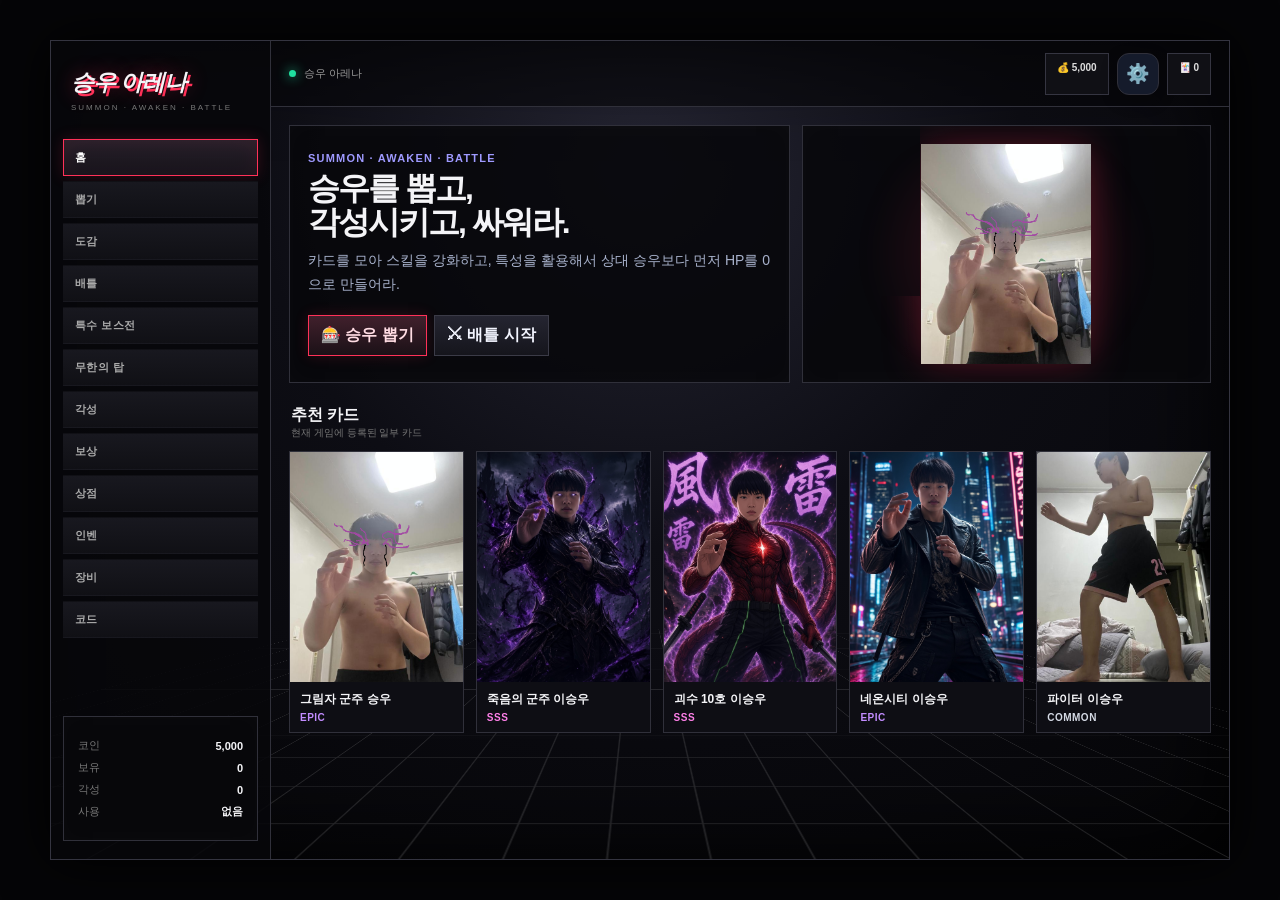
==== commit 0b0af09b: "Add files via upload" ====
--- a/index.html
+++ b/index.html
@@ -2047,7 +2047,7 @@
     Number(state.stats.halfKingSeonyujaeBossWins||0)>=30,
     Number(state.stats.cheonnyangKingYuksungjiBossWins||0)>=30,
     Number(state.stats.overcomingKimgimyungBossWins||0)>=20,
-    Number(state.stats.specialKingSlayerGitaeWins||0)>=5,
+    Number(state.stats.freeJujitaeBossWins||0)>=5,
     Number(state.stats.infiniteTuroJohanBossWins||0)>=8,
     Number(state.stats.newHwarangJungguBossWins||0)>=8,
     Number(state.stats.halfUnconsciousHyungseokBossWins||0)>=8,
@@ -3075,7 +3075,7 @@
     ['반쪽짜리 왕 선유재 보스 30회',Math.min(30,Number(state.stats.halfKingSeonyujaeBossWins||0)),30],
     ['천량의 왕 육성지 보스 30회',Math.min(30,Number(state.stats.cheonnyangKingYuksungjiBossWins||0)),30],
     ['극복의 경지 김기명 보스 20회',Math.min(20,Number(state.stats.overcomingKimgimyungBossWins||0)),20],
-    ['왕 시해자 김기태 특수 보스 5회',Math.min(5,Number(state.stats.specialKingSlayerGitaeWins||0)),5],
+    ['자유의 주지태 보스 5회',Math.min(5,Number(state.stats.freeJujitaeBossWins||0)),5],
     ['무한의 투로 성요한 보스 8회',Math.min(8,Number(state.stats.infiniteTuroJohanBossWins||0)),8],
     ['신 화랑검 김준구 보스 8회',Math.min(8,Number(state.stats.newHwarangJungguBossWins||0)),8],
     ['반 무의식 박형석 보스 8회',Math.min(8,Number(state.stats.halfUnconsciousHyungseokBossWins||0)),8],
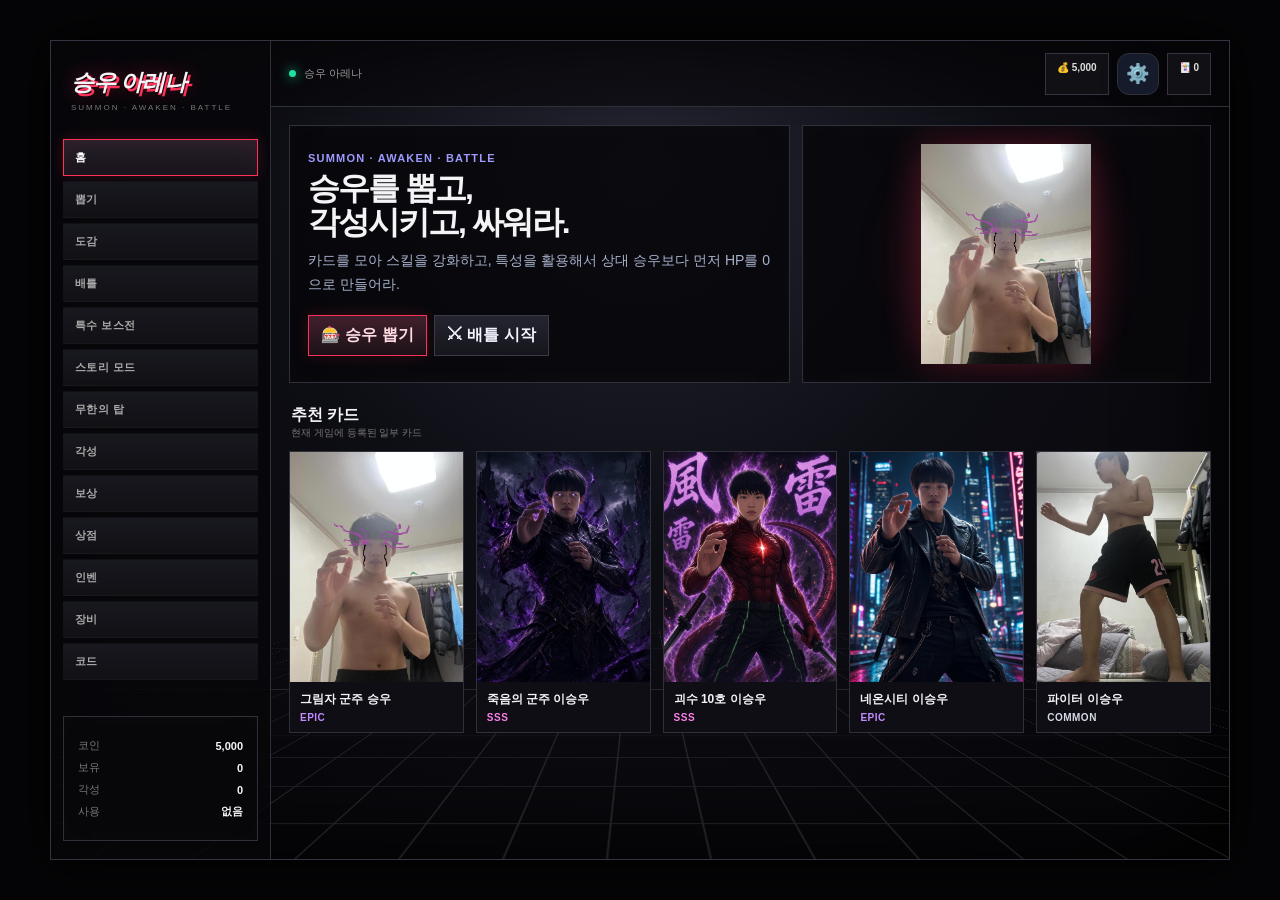
==== commit 7f37ac72: "Add files via upload" ====
--- a/index.html
+++ b/index.html
@@ -414,6 +414,7 @@
   .nav button[data-screen="inventory"]::after{content:"🎒"!important}
   .nav button[data-screen="equipment"]::after{content:"🛡️"!important}
   .nav button[data-screen="code"]::after{content:"🔑"!important}
+  .nav button[data-screen="storyMode"]::after{content:"📜"!important}
   .nav button.active{
     color:#fff!important;
     border-color:#ff3158!important;
@@ -438,6 +439,21 @@
   .skill-btn span{font-size:9px;line-height:1.35;}
 }
 
+
+/* ===== Built-in story mode canvas ===== */
+#storyModeGameShell{display:flex;flex-direction:column;align-items:center;gap:9px;width:100%;padding:12px;border:1px solid #30303a;background:radial-gradient(circle at 50% 10%,rgba(255,40,55,.10),#050507 68%);}
+#storyGameCanvas{display:block;width:min(100%,calc((100dvh - 300px)*4/3));max-width:860px;height:auto;aspect-ratio:4/3;background:#000;outline:none;border:1px solid #292932;}
+#storyHint{color:#858592;font-size:11px;text-align:center;line-height:1.6;}
+#storyModeActions{display:flex;align-items:center;justify-content:center;gap:12px;flex-wrap:wrap;width:100%;}
+#storyModeActions span{font-size:11px;color:#858592;}
+#storyPad{display:none;gap:24px;align-items:center;justify-content:center;user-select:none;-webkit-user-select:none;touch-action:none;width:100%;}
+#storyPad .story-d{display:grid;grid-template:repeat(2,40px)/repeat(3,40px);gap:4px;}
+#storyPad button{min-width:40px;min-height:40px;padding:0;background:#050000;color:#fff;border:2px solid #ff202d;border-radius:0;font:inherit;font-size:17px;touch-action:none;}
+#storyPad button:active{background:#ff202d;color:#000;}
+#storyPad .story-ab button{width:54px;height:54px;min-width:54px;min-height:54px;margin:0 3px;font-size:20px;}
+@media(pointer:coarse){#storyPad{display:flex;}#storyHint{display:none;}}
+@media(max-height:720px){#storyGameCanvas{width:min(100%,calc((100dvh - 240px)*4/3));}}
+@media(max-width:650px){#storyModeGameShell{padding:7px;gap:8px;}#storyGameCanvas{width:100%;max-width:560px;}#storyPad{justify-content:space-between;gap:6px;max-width:420px;}#storyPad .story-d{grid-template:repeat(2,36px)/repeat(3,36px);gap:3px;}#storyPad button{min-width:36px;min-height:36px;}#storyPad .story-ab button{width:48px;height:48px;min-width:48px;min-height:48px;}#storyModeActions span{width:100%;text-align:center;}}
 </style>
 </head>
 <body>
@@ -452,6 +468,7 @@
       <button data-screen="collection">도감</button>
       <button data-screen="battle">배틀</button>
       <button data-screen="specialBoss">특수 보스전</button>
+      <button data-screen="storyMode">스토리 모드</button>
       <button data-screen="tower">무한의 탑</button>
       <button data-screen="awakening">각성</button>
       <button data-screen="rewards">보상</button>
@@ -549,6 +566,21 @@
       <!-- SPECIAL BOSS -->
       <div class="screen" id="screen-specialBoss">
         <div id="specialBossContent"></div>
+      </div>
+
+      <!-- STORY MODE: built into the existing arena screen -->
+      <div class="screen" id="screen-storyMode">
+        <div class="section-head" style="margin-top:0"><div><h3>📜 스토리 모드</h3><p>3개 챕터 연속 보스전 · 최종 엔딩까지 클리어하면 해금 코드가 공개됩니다.</p></div></div>
+        <div id="storyModeStatus" class="trait" style="margin-bottom:12px">스토리 모드를 완전히 클리어하면 특별 해금 코드가 공개됩니다. 클리어 보상으로 20% 확률로 초본능예강석을 획득합니다.</div>
+        <div id="storyModeGameShell">
+          <canvas id="storyGameCanvas" width="640" height="480" tabindex="0" aria-label="승우 아레나 스토리 모드"></canvas>
+          <div id="storyHint">방향키 이동 · Z / Enter 확인 · X 취소</div>
+          <div id="storyPad">
+            <div class="story-d"><span></span><button data-k="ArrowUp" type="button">▲</button><span></span><button data-k="ArrowLeft" type="button">◀</button><button data-k="ArrowDown" type="button">▼</button><button data-k="ArrowRight" type="button">▶</button></div>
+            <div class="story-ab"><button data-k="x" type="button">X</button><button data-k="z" type="button">Z</button></div>
+          </div>
+          <div id="storyModeActions"><button id="storyStartButton" type="button" class="btn primary">스토리 시작 / 처음부터</button><span>보스전 3단계와 엔딩을 모두 완료하세요.</span></div>
+        </div>
       </div>
 
       <!-- INFINITE TOWER -->
@@ -703,6 +735,10 @@
             <div><div class="detail-title">초생명체 최예강 · 보스</div><div class="detail-sub r-GOD">GOD BOSS</div><div class="stats"><div class="stat"><b>150,000</b><span>HP</span></div><div class="stat"><b>30,000</b><span>ATK</span></div><div class="stat"><b>80,000</b><span>DEF</span></div></div><div class="trait"><b>보상</b><br>승리 시 +2,000 코인 · +4,000 EXP · <span style="color:var(--gold);font-weight:900">3% 확률로 캐릭터 획득</span></div><div class="buttons"><button class="btn primary" onclick="startCustomBossBattle('meatMonsterChoi')">🛡️ 초생명체 최예강 보스전</button></div></div>
           </div>
 
+          <div class="card big" style="margin-top:12px">
+            <div class="img"><img decoding="async" src="assets2/superlife_mo_cheongmyeong.png" alt="초생명체 모청명"></div>
+            <div><div class="detail-title">초생명체 모청명 · SECRET BOSS</div><div class="detail-sub r-GOD">SECRET BOSS</div><div class="stats"><div class="stat"><b>700,000</b><span>HP</span></div><div class="stat"><b>2회</b><span>부활</span></div><div class="stat"><b>5개</b><span>스킬</span></div></div><div class="trait"><b>특성 및 스킬</b><br>짱워드 · 부활 2회<br>롱 소드 75,000 · 짱 워드 250,000 · 짱 워드 파동 570,000 · 짱검 폭풍 620,000 · Atomic 850,000<br><span style="color:var(--gold);font-weight:900">승리 시 0.3% 확률로 인류의 희망 모청명 · 0.31% 확률로 초생명체 모청명</span></div><div class="buttons"><button class="btn primary" onclick="startCustomBossBattle('superLifeMoCheongmyeongBoss')">👑 초생명체 모청명 보스전</button></div></div>
+          </div>
           <div class="card big" style="margin-top:12px">
             <div class="img"><img decoding="async" src="assets/jonggun_park.png" alt="종건 잡기"></div>
             <div>
@@ -931,15 +967,28 @@
  {id:'erosionUnconsciousJonggun',name:'침식의 무의식 종건',rarity:'GOD',img:'assets2/erosion_unconscious_jonggun_god.png',hp:300000,atk:0,def:0,trait:'흑골 : 부활 6회 , 자신의 턴 2회',skills:[['극진',130000,0],['톤파술',180000,2],['신체',0,4],['키신세이켄',390000,5]],noGacha:true,newRelease:true},
  {id:'hwarangJungguMoonset',name:'화랑검 김준구 월식',rarity:'GOD',img:'assets2/hwarang_junggu_moonset_god.png',hp:250000,atk:0,def:0,trait:'무기술의 천재 : 자신의 턴 6회 , 부활 2회',skills:[['연장질',100000,0],['월광검법 전검식',450000,2],['무기 강화',0,4]] ,noGacha:true,newRelease:true},
  {id:'kingSlayerKingGitae',name:'왕 시해자 김기태',rarity:'GOD',img:'assets2/king_slayer_king_gitae_god.png',hp:630100,atk:0,def:0,trait:'학살: 자신의 턴 2회, 부활 4회',skills:[['KING SLAYER',890000,0]],noGacha:true}
+,
+ {id:'moCheongmyeongCommon',name:'모청명',rarity:'COMMON',img:'assets2/mo_cheongmyeong_common.png',hp:3000,atk:0,def:0,trait:'필리핀 휴먼 — HP +1,500',skills:[['블랙 스킨 빔',1500,0],['똥 마렵다',1600,1],['예강이 싫어!!',2000,3]]},
+ {id:'yinYangMoCheongmyeong',name:'음양 모청명 (초월자)',rarity:'X',img:'assets2/yin_yang_mo_cheongmyeong.png',hp:6000,atk:0,def:0,trait:'ENFP — 자신의 스킬 데미지 +3,000',skills:[['오예 나 초월자!!',4000,0],['할렐루야',6700,2],['예강이 죽어!!!!!!!!!!!',16700,4]]},
+ {id:'immortalMoCheongmyeong',name:'불멸의 모청명',rarity:'X',img:'assets2/immortal_mo_cheongmyeong.png',hp:7000,atk:0,def:0,trait:'필리핀 보이 — 부활 1회',skills:[['아이 엠 블랙',90000,0],['위 아 블랙',100000,2],['생명의 힘!',110000,4]]},
+ {id:'moCheongmyeongImmortal',name:'모청명의 불멸',rarity:'X',img:'assets2/mo_cheongmyeong_immortal.png',hp:7000,atk:0,def:0,trait:'보이 필리핀 — 스킬 데미지 +2',skills:[['아이 엠 화이트',9,0],['위 아 화이트',1,1],['예강이의 힘!',11,2]]},
+ {id:'humanityHopeMoCheongmyeong',name:'인류의 희망 모청명',rarity:'SECRET',img:'assets2/humanity_hope_mo_cheongmyeong.png',hp:700000,atk:0,def:0,trait:'엔워드 — 부활 2회 · 레벨 1,500까지 성장 가능',skills:[['그레이트 소드',85000,0],['엔워드',260000,1],['엔워드 파동',570000,2],['금칙어 폭발',620000,4],['Atomic',850000,5]],noGacha:true,customMaxLevel:1500},
+ {id:'superLifeMoCheongmyeong',name:'초생명체 모청명',rarity:'SECRET',img:'assets2/superlife_mo_cheongmyeong.png',hp:700000,atk:0,def:0,trait:'짱워드 — 부활 2회 · 레벨 1,500까지 성장 가능',skills:[['롱 소드',75000,0],['짱 워드',250000,1],['짱 워드 파동',570000,2],['짱검 폭풍',620000,4],['Atomic',850000,5]],noGacha:true,customMaxLevel:1500},
+ {id:'lastBossChoi',name:'라스트보스 최예강',rarity:'SECRET',img:'assets2/last_boss_choi_yegang.png',hp:1000000,atk:0,def:0,trait:'해방의 힘 — 부활 2회 · 자신의 턴 3회',skills:[['꼬대검 17연속',110000,0],['해방검 10연속',120000,2],['마력 폭발',170000,4]],noGacha:true,customMaxLevel:1500,extraTurns:2},
+ {id:'ultraInstinctLastBossChoi',name:'[초 본능] 라스트보스 최예강',rarity:'SECRET',img:'assets2/ultra_instinct_last_boss_choi_yegang.png',hp:500000,atk:0,def:0,trait:'해방자 — 부활 4회 · 자신의 턴 3회',skills:[['꼬대검 51연속',170000,0],['마력 제한 해제',0,1],['재앙',970000,4]],noGacha:true,customMaxLevel:1500,extraTurns:2}
 
 ];
 
+function canUseSecretCharacter(c){return !!state?.secret||['asuraOverlordJunseong','freeJujitaeAwakened','humanityHopeMoCheongmyeong','superLifeMoCheongmyeong','lastBossChoi','ultraInstinctLastBossChoi'].includes(c?.id);}
 const rarityClass = r => r==='SSS+'?'SSSplus':r;
 const MAX_AWAKENING = 999;
 const MAX_TRANSCEND_AWAKENING = 999;
 const gachaPool = cards.filter(c=>c.rarity!=='SECRET'&&c.rarity!=='GOD'&&!c.noGacha);
 let state = JSON.parse(localStorage.getItem('swArenaSave')||'null') || {coins:5000,owned:{},fragments:{},awakens:{},levels:{},xp:{},currentHp:{},selectedId:null,secret:false,godUnlocked:false,stats:{pulls:0,wins:0,bossWins:0,jujitaeBossWins:0,godBossWins:0,transcendChoiDeaths:0,jonggunStageWins:0},towerBestFloor:0,dailyClaim:'',achievements:{},redeemedCodes:{},specialQuestClaimed:{}};
 state.stats=state.stats||{pulls:0,wins:0,bossWins:0,jujitaeBossWins:0,godBossWins:0};
+state.storyModeCleared=!!state.storyModeCleared;
+state.lastBossCodeSeen=!!state.lastBossCodeSeen;
+state.stats.storyModeClears=Number(state.stats.storyModeClears||0);
 state.stats.jujitaeBossWins=state.stats.jujitaeBossWins||0;
 state.stats.currentWinStreak=Number(state.stats.currentWinStreak||0);
 state.stats.maxWinStreak=Number(state.stats.maxWinStreak||0);
@@ -1061,7 +1110,7 @@
 let playerCard=null, enemyCard=null, playerHp=0, enemyHp=0, turn=1, battleOver=false, playerFishDrawUsed=false, playerFishSkillBonus=0, playerFishHpBonus=0, playerShadowKnightResurrectLeft=0, playerDarkKnightResurrectLeft=0, customChoiReflectLeft=0, customChoiShieldTurns=0, bossMode=false, godBossMode=false, jonggunBossMode=false, freeJujitaeBossMode=false, junGuBossMode=false, customBossMode=false, customBossId=null, jonggunPage=0, freeJujitaePage=0, freeJujitaePage2ReviveUsed=false, freeJujitaePage4ReviveUsed=false, freeJujitaeDodgeLeft=0, freeJujitaeFearActive=false, freeJujitaeReverseLightUsed=false, jonggunWhiteReviveUsed=false, jonggunYamasakiReviveUsed=false, jonggunBlackBoneLeft=0, jonggunDodgeLeft=0, jonggunLastPlayerDamage=0, playerBattleAtk=0, playerBattleDef=0, playerBattleMaxHp=0, playerActionsThisTurn=0, playerSealTurns=0, playerDodgeLeft=0, playerResurrectUsed=false, playerGambleApplied=false, playerChanceUsed=false, playerMeatShieldUsed=false, playerTranscendChoiInvulTurns=0, playerImmortalChoiReflectLeft=0, playerImmortalSeungwooResurrectUsed=false, playerTranscendSangukResurrected=false, playerImmortalSangukSealTurns=0, playerAbsorbUsed=false, playerHwarangResurrectUsed=false, godResurrectUsed=false, playerRestUsed=false, playerFreeJujitaeDodgeLeft=0, playerFreeJujitaeFearActive=false, playerFreeJujitaeReverseLightUsed=false, playerFreeJujitaeResurrectLeft=0, mariaRageActive=false, mariaPowerStacks=0, resentmentFearActive=false, mariaBossRageActive=false, mariaBossRevivesLeft=0;
 let playerVampireRevivesLeft=0;
 let playerCopyZeroGenUsed=false, playerCopySkillBuffPct=0;
-let playerTraitRevivesLeft=0, playerFirstGenPassiveUsed=false, playerJihoonSkillBuffPct=0, playerErosionBodyBuffUsed=false, playerMoonWeaponStacks=0;
+let playerTraitRevivesLeft=0, playerFirstGenPassiveUsed=false, playerJihoonSkillBuffPct=0, playerErosionBodyBuffUsed=false, playerMoonWeaponStacks=0, playerUltraInstinctLimitBoost=0;
 let specialBossDamageFixedTargetId=null, specialCopyZeroGenUsed=false, specialCopyPeakSkillBuffPct=0;
 let copyPeakBossRevivesLeft=0, customBossRevivesLeft=0, customBossDodgeLeft=0, customBossSealPlayerTurns=0, customBossDamageMultiplier=1;
 let devClicks=0;
@@ -1123,8 +1172,27 @@
   halfKingSeonyujaeBoss:'반쪽짜리 왕 선유재 보스전',cheonnyangKingYuksungjiBoss:'천량의 왕 육성지 보스전',
   busanKingJinrangBoss:'부산의 왕 진랑 보스전',halfUnconsciousHyungseokBoss:'반 무의식 박형석 보스전',
   newHwarangJungguBoss:'신 화랑검 김준구 보스전',infiniteTuroJohanBoss:'무한의 투로 성요한 보스전',
-  overcomingKimgimyungBoss:'극복의 경지 김기명 보스전',copyPeakJinyoungBoss:'보스 카피의 최종점 박진영 보스전'
+  overcomingKimgimyungBoss:'극복의 경지 김기명 보스전',copyPeakJinyoungBoss:'보스 카피의 최종점 박진영 보스전',superLifeMoCheongmyeongBoss:'초생명체 모청명 보스전'
 })[id]||'커스텀 보스전';}
+function renderStoryModeScreen(){
+ const el=document.getElementById('storyModeStatus'); if(!el)return;
+ const stoneCount=Number(state.loot?.ultraInstinctYeGangStone||0);
+ el.innerHTML=state.storyModeCleared
+   ? `<b>✅ 스토리 모드 클리어 기록 있음</b><br>해금 코드: <strong>lastbosschoi</strong> · 개발자 코드 메뉴에 입력하면 라스트보스 최예강을 획득합니다.<br>초본능예강석 보유량: <strong>${stoneCount}</strong>개 · 완전 클리어 때마다 20% 확률로 지급됩니다.`
+   : '스토리 모드를 완전히 클리어하면 특별 해금 코드가 공개됩니다. 클리어 보상으로 20% 확률로 초본능예강석을 획득합니다.';
+}
+window.onArenaStoryModeCleared=function(){
+ state.storyModeCleared=true; state.lastBossCodeSeen=true;
+ state.stats.storyModeClears=Number(state.stats.storyModeClears||0)+1;
+ const gotStone=Math.random()<0.20;
+ if(gotStone)state.loot.ultraInstinctYeGangStone=Number(state.loot.ultraInstinctYeGangStone||0)+1;
+ save(); renderStoryModeScreen(); renderInventory();
+ if(gotStone){
+   const el=document.getElementById('storyModeStatus');
+   if(el)el.innerHTML+=`<br><strong style="color:var(--gold)">🎉 초본능예강석 획득! 인벤토리에서 사용하세요.</strong>`;
+ }
+};
+
 function go(screen){
   // 무한의 탑 진행 상태를 유지한 채 다른 메뉴를 자유롭게 열 수 있다.
   // 탑 버튼을 다시 누르면 진행 중인 탑 전투/결과 화면으로 돌아온다.
@@ -1136,7 +1204,7 @@
   const target=document.getElementById('screen-'+screen);
   if(!target)return;
   target.classList.add('active');
-  const titleMap={home:'승우 아레나',gacha:'승우 뽑기',collection:'승우 도감',battle:'1 : 1 배틀',tower:'무한의 탑',awakening:'각성 연구소',rewards:'보상 센터',shop:'상점',inventory:'인벤토리',equipment:'장비',code:'개발자 코드',specialBoss:'특수 보스전'};
+  const titleMap={home:'승우 아레나',gacha:'승우 뽑기',collection:'승우 도감',battle:'1 : 1 배틀',tower:'무한의 탑',awakening:'각성 연구소',rewards:'보상 센터',shop:'상점',inventory:'인벤토리',equipment:'장비',code:'개발자 코드',specialBoss:'특수 보스전',storyMode:'스토리 모드'};
   const battleTitle=towerMode?'무한의 탑':(bossMode?(customBossMode?getCustomBossTitle(customBossId):(jonggunBossMode?'종건 잡기':(freeJujitaeBossMode?'자유의 주지태 · GOD 보스전':(godBossMode?'전왕 김준성 보스전':(junGuBossMode?'김준구 보스전':'주지태 · 보스전'))))):'1 : 1 배틀');
   document.getElementById('pageTitle').textContent=screen==='battle'?battleTitle:titleMap[screen];
   if(screen==='collection')renderCollection();
@@ -1146,6 +1214,7 @@
   if(screen==='inventory')renderInventory();
   if(screen==='equipment')renderEquipment();
   if(screen==='specialBoss')renderSpecialBossScreen();
+  if(screen==='storyMode'){renderStoryModeScreen();window.activateArenaStoryMode?.();}
   if(screen==='tower')renderTowerScreen();
   if(screen==='battle'&&!playerCard)setupBattle();
   else if(screen==='battle'){
@@ -1170,7 +1239,7 @@
   renderSpecialPartyBuilder();
 }
 function renderSpecialPartyBuilder(){
-  const owned=cards.filter(c=>(c.rarity!=='SECRET'||['asuraOverlordJunseong','freeJujitaeAwakened'].includes(c.id)||state.secret)&&ownedCount(c.id)>0);
+  const owned=cards.filter(c=>(c.rarity!=='SECRET'||canUseSecretCharacter(c)||state.secret)&&ownedCount(c.id)>0);
   const slots=[0,1,2].map(i=>{
     const c=cards.find(x=>x.id===specialPartyDraft[i]);
     return c?`<div class="special-party-slot filled"><img src="${c.img}" alt="${c.name}"><b>${c.name}</b></div>`:`<div class="special-party-slot">빈 슬롯 ${i+1}</div>`;
@@ -1574,7 +1643,7 @@
 }
 
 function renderCollection(){
-  let list=cards.filter(c=>c.rarity!=='SECRET'||state.secret||(c.id==='asuraOverlordJunseong'&&ownedCount(c.id)>0)||(c.id==='freeJujitaeAwakened'&&ownedCount(c.id)>0));
+  let list=cards.filter(c=>c.rarity!=='SECRET'||state.secret||(canUseSecretCharacter(c)&&ownedCount(c.id)>0));
   list=list.filter(c=>!c.codexHidden||ownedCount(c.id)>0);
   if(currentFilter!=='ALL') list=list.filter(c=>c.rarity===currentFilter);
   const owned=list.filter(c=>ownedCount(c.id)>0), locked=list.filter(c=>ownedCount(c.id)===0);
@@ -1630,7 +1699,7 @@
    return `<div class="skill ${unlocked?'':'locked-skill'}"><div class="ico">${['⚡','🔥','💀','🩸'][i]||'✦'}</div><div><b>${unlocked?escapeHtml(getSkillDisplayName(c,i)):'🔒 '+escapeHtml(getSkillDisplayName(c,i))}</b><span>${unlocked?damage:`Lv.${skillUnlockLevel(i)} 해금`}</span></div></div>`;
  }).join('');
  const healButton=hp<maxHp?`<button class="btn" onclick="healCharacter('${id}')">❤️ 회복 · 3,000 코인</button>`:`<button class="btn" disabled>❤️ HP 가득 참</button>`;
- const selectButton=(count && (c.rarity!=='SECRET'||c.id==='asuraOverlordJunseong'||c.id==='freeJujitaeAwakened') && c.rarity!=='GOD')?`<button class="btn ${selected?'selected':''}" onclick="selectCharacter('${id}')">${selected?'✅ 현재 사용하는 캐릭터':'⚔️ 이 캐릭터 사용'}</button>`:c.rarity==='GOD'&&count?`<button class="btn ${selected?'selected':''}" onclick="selectCharacter('${id}')">${selected?'✅ 현재 사용하는 캐릭터':'👑 전왕 사용'}</button>`:c.id==='asuraOverlordJunseong'&&count?`<button class="btn ${selected?'selected':''}" onclick="selectCharacter('${id}')">${selected?'✅ 현재 사용하는 캐릭터':'🔥 鬪神霸王 사용'}</button>`:'';
+ const selectButton=(count && (c.rarity!=='SECRET'||canUseSecretCharacter(c)) && c.rarity!=='GOD')?`<button class="btn ${selected?'selected':''}" onclick="selectCharacter('${id}')">${selected?'✅ 현재 사용하는 캐릭터':'⚔️ 이 캐릭터 사용'}</button>`:c.rarity==='GOD'&&count?`<button class="btn ${selected?'selected':''}" onclick="selectCharacter('${id}')">${selected?'✅ 현재 사용하는 캐릭터':'👑 전왕 사용'}</button>`:c.id==='asuraOverlordJunseong'&&count?`<button class="btn ${selected?'selected':''}" onclick="selectCharacter('${id}')">${selected?'✅ 현재 사용하는 캐릭터':'🔥 鬪神霸王 사용'}</button>`:'';
  document.getElementById('cardModalContent').innerHTML=`<div class="card big">
    <div class="img"><img decoding="async" src="${c.img}" alt="${escapeHtml(getCharacterDisplayName(c))}"></div>
    <div>
@@ -1714,7 +1783,7 @@
   if(i===0) return true;
   const req=skillUnlockLevel(i);
   if(c.id==='mariaDacascos' && i===2) return lvl>=150;
-  if(['asuraOverlordJunseong','strikerJunseong','freeJujitaeAwakened','pureloveJihong'].includes(c.id)) return lvl>=req;
+  if(['asuraOverlordJunseong','strikerJunseong','freeJujitaeAwakened','pureloveJihong','humanityHopeMoCheongmyeong','superLifeMoCheongmyeong'].includes(c.id)) return lvl>=req;
   if(i===1) return lvl>=50;
   if(i===2) return lvl>=100;
   return c.rarity==='GOD' && lvl>=150;
@@ -1847,7 +1916,7 @@
   setTimeout(()=>{const panel=document.getElementById(`statPanel_${id}`);if(panel)panel.hidden=false;},0);
   alert(`♻️ ${getCharacterDisplayName(c)}의 스탯을 초기화했습니다.\n💰 ${cost.toLocaleString()} 코인 소모\n↩️ ${spent.toLocaleString()} 포인트 반환`);
 }
-function getBattleHp(c){if(c?.isJujitaeBoss)return Number(c.hp)||10000; const w=c?.jungu?getWeaponAggregate(c.id):{hp:0}; const a=getAccessoryAggregate(c?.id); const traitHpBonus=(c?.id==='alienJihong'?30000:0)+(c?.id==='danceFoolSeungwoo'?100:0)+(c?.id==='archangelSeungwoo'?1000:0)+(c?.id==='hannamTvSeungwoo'?1:0)+(c?.id==='burningJuwan'?10000:0)+(c?.id==='vitalitySeungwoo'?3000:0)+(c?.id==='memoryLostParkJinyoung'?5000:0)+(c?.id==='loiteringGuy'?1000:0)+(c?.id==='halfUnconsciousHyungseok'?c.hp*.8:0)+(c?.id==='infinitePathHyungseok'?c.hp*.8:0); const statHp=getCharacterStats(c).vitality*1000; const transcendHp=getTranscendAwakeningLevel(c)*1000; const mult=c.id==='immortalSanguk'?5:1; return Math.floor((c.hp + (getCardLevel(c)-1)*100 + getAwakenLevel(c)*100 + transcendHp + w.hp + traitHpBonus + a.hp) * mult + statHp + a.vitality*1000)}
+function getBattleHp(c){if(c?.isJujitaeBoss)return Number(c.hp)||10000; const w=c?.jungu?getWeaponAggregate(c.id):{hp:0}; const a=getAccessoryAggregate(c?.id); const traitHpBonus=(c?.id==='alienJihong'?30000:0)+(c?.id==='danceFoolSeungwoo'?100:0)+(c?.id==='archangelSeungwoo'?1000:0)+(c?.id==='hannamTvSeungwoo'?1:0)+(c?.id==='burningJuwan'?10000:0)+(c?.id==='vitalitySeungwoo'?3000:0)+(c?.id==='memoryLostParkJinyoung'?5000:0)+(c?.id==='loiteringGuy'?1000:0)+(c?.id==='moCheongmyeongCommon'?1500:0)+(c?.id==='halfUnconsciousHyungseok'?c.hp*.8:0)+(c?.id==='infinitePathHyungseok'?c.hp*.8:0); const statHp=getCharacterStats(c).vitality*1000; const transcendHp=getTranscendAwakeningLevel(c)*1000; const mult=c.id==='immortalSanguk'?5:1; return Math.floor((c.hp + (getCardLevel(c)-1)*100 + getAwakenLevel(c)*100 + transcendHp + w.hp + traitHpBonus + a.hp) * mult + statHp + a.vitality*1000)}
 function getBattleAtk(c){if(c?.isJujitaeBoss)return Number(c.atk)||3000; const w=c?.jungu?getWeaponAggregate(c.id):{attack:0}; const bonus=Number(state.attackBonus?.[c.id]||0); const traitAtkBonus=(c?.id==='neonImplantSeungwoo'?500:0)+(c?.id==='neonMechaSeungwoo'?15000:0); return Math.floor((c.atk + (getCardLevel(c)-1)*100 + getAwakenLevel(c)*100 + w.attack + bonus + traitAtkBonus) * (c.id==='immortalSanguk'?5:1))}
 function getBattleDef(c){if(c?.isJujitaeBoss)return Number(c.def)||5000; return Math.floor((c.def + (getCardLevel(c)-1)*100 + getAwakenLevel(c)*100) * (c.id==='immortalSanguk'?5:1))}
 function getEquippedWeaponInstances(charId){
@@ -1860,7 +1929,7 @@
   return ws.reduce((a,w)=>{const d=weaponDefs.find(x=>x.id===w.id); if(!d)return a; const lv=Math.max(0,Math.min(5,Number(w.enhance)||0)); const bonus=(d.bonus||0)+lv*5000; a.skill+=bonus; a.hp+=(d.hp||0); a.turns+=(d.turns||0); a.attack+=d.attack||0; return a;},{skill:0,hp:0,turns:0,attack:0});
 }
 function hasWeaponEquipped(c){return !!c?.jungu && getEquippedWeaponInstances(c.id).length>0;}
-function getActionLimit(c){return 1 + (c?.bossJunGu?4:0) + (isDoubleTurnCharacterBase(c)?1:0) + ((c?.id==='grapplerJunseong'||c?.id==='allrounderJunseong'||c?.id==='invincibleSeungwoo')?1:0) + (c?.id==='asuraOverlordJunseong'?2:0) + (c?.id==='freeJujitaeAwakened'?4:0) + (c?.id==='copyPeakJinyoung'?2:0) + (c?.id==='mariaDacascos'?1:0) + (c?.id==='runePrism'?getRunePrismSpeedTurns():0) + (c?.id==='geniusAllrounderJihoon'?2:0) + (c?.id==='firstGenLegendJihoon'?2:0) + (c?.id==='erosionUnconsciousJonggun'?1:0) + (c?.id==='hwarangJungguMoonset'?5:0) + (c?.id==='kingSlayerGitae'?1:0) + getWeaponAggregate(c?.id).turns;}
+function getActionLimit(c){return 1 + (c?.bossJunGu?4:0) + (isDoubleTurnCharacterBase(c)?1:0) + ((c?.id==='grapplerJunseong'||c?.id==='allrounderJunseong'||c?.id==='invincibleSeungwoo')?1:0) + (c?.id==='asuraOverlordJunseong'?2:0) + (c?.id==='freeJujitaeAwakened'?4:0) + (c?.id==='copyPeakJinyoung'?2:0) + (c?.id==='mariaDacascos'?1:0) + (c?.id==='runePrism'?getRunePrismSpeedTurns():0) + (c?.id==='geniusAllrounderJihoon'?2:0) + (c?.id==='firstGenLegendJihoon'?2:0) + (c?.id==='erosionUnconsciousJonggun'?1:0) + (c?.id==='hwarangJungguMoonset'?5:0) + (c?.id==='kingSlayerGitae'?1:0) + Math.max(0,Number(c?.extraTurns||0)) + ((c?.id==='ultraInstinctLastBossChoi'&&playerUltraInstinctLimitBoost)?1:0) + getWeaponAggregate(c?.id).turns;}
 function isDoubleTurnCharacterBase(c){return c?.id==='transcendSanguk'||c?.id==='godJunseong';}
 function isDoubleTurnCharacter(c){return getActionLimit(c)>=2;}
 function getRunePrismRawSkillDamage(c,i){
@@ -1940,6 +2009,8 @@
   if(c.id==='religionChoi') v += 100;
   if(c.id==='beautySeekerHuman') v += 1000;
   if(c.id==='loiteringGuy') v += 5000;
+  if(c.id==='yinYangMoCheongmyeong') v += 3000;
+  if(c.id==='moCheongmyeongImmortal') v += 2;
   if(c.id==='protectHyungseok') v += 300;
   if(c.id==='busanKingJinrang') v*=1.5;
   if(c.id==='newHwarangJunggu') v*=1.1;
@@ -2114,7 +2185,9 @@
   playerVampireRevivesLeft=(c.id==='vampireSeungwoo')?2:0;
   playerCopyZeroGenUsed=false; playerCopySkillBuffPct=0;
   playerRuneSelected='attack'; playerRuneAttackBuffPct=0; playerRuneDodgeLeft=0; playerRuneDodgeUsed=false; playerRuneReviveReady=false; playerRuneReviveUsed=false;
-  playerTraitRevivesLeft=(c.id==='firstGenLegendJihoon'?3:(c.id==='busanKingJinrang'||c.id==='halfKingSeonyujae'||c.id==='halfUnconsciousHyungseok'?2:(c.id==='infiniteTuroJohan'?3:(c.id==='kingSlayerGitae'?2:(c.id==='erosionUnconsciousJonggun'?6:(c.id==='hwarangJungguMoonset'?2:0))))));
+  const reviveCounts={immortalMoCheongmyeong:1,humanityHopeMoCheongmyeong:2,superLifeMoCheongmyeong:2,lastBossChoi:2,ultraInstinctLastBossChoi:4,firstGenLegendJihoon:3,busanKingJinrang:2,halfKingSeonyujae:2,halfUnconsciousHyungseok:2,infiniteTuroJohan:3,kingSlayerGitae:2,erosionUnconsciousJonggun:6,hwarangJungguMoonset:2};
+  playerTraitRevivesLeft=Number(reviveCounts[c.id]||0);
+  playerUltraInstinctLimitBoost=0;
   playerFirstGenPassiveUsed=false; playerJihoonSkillBuffPct=0; playerErosionBodyBuffUsed=false; playerMoonWeaponStacks=0;
 }
 function drawJeongtaegongFish(){
@@ -2236,7 +2309,7 @@
 }
 
 function grantBattleXp(c,amount){
-  if(!c||!amount||(c.rarity==='SECRET'&&!['asuraOverlordJunseong','freeJujitaeAwakened'].includes(c.id)))return;
+  if(!c||!amount||(c.rarity==='SECRET'&&!canUseSecretCharacter(c)))return;
   const prev=getCardLevel(c), maxLv=getMaxLevel(c);
   if(prev>=maxLv)return;
   state.xp[c.id]=(state.xp[c.id]||0)+amount; let leveled=false;
@@ -2535,6 +2608,12 @@
    const id=prompt('공격력을 +1000 할 캐릭터 ID를 입력하세요.');
    if(!id||!cards.find(c=>c.id===id)||!ownedCount(id))return;
    state.attackBonus[id]=(state.attackBonus[id]||0)+1000; state.loot.enhanceStone--; save();
+ }else if(kind==='ultraInstinctYeGangStone'){
+   if(!ownedCount('lastBossChoi')){alert('먼저 라스트보스 최예강을 보유하세요.');return;}
+   if(ownedCount('ultraInstinctLastBossChoi')>0){alert('[초 본능] 라스트보스 최예강을 이미 보유하고 있습니다.');return;}
+   grantCharacter('ultraInstinctLastBossChoi'); state.loot.ultraInstinctYeGangStone--; save();
+   renderInventory(); renderCollection(); renderAwakening(); renderBattleSelector();
+   setTimeout(()=>showReveal(cards.find(c=>c.id==='ultraInstinctLastBossChoi'),true),120); return;
  }
  renderInventory(); renderCollection();
 }
@@ -2747,7 +2826,7 @@
  }
  renderAccessories();
  const loot=document.getElementById('lootInventory');
- if(loot){const items=[['heal','회복 물약','현재 캐릭터 HP를 최대치로 회복'],['fearStone','두려움 특징의 돌','원하는 캐릭터에게 두려움 특성 부여'],['enhanceStone','강화석','원하는 캐릭터 공격력 +1,000'],['fullRevive','전체 부활석','보유 중인 모든 캐릭터 HP 완전 회복'],['awakeningStone','각성석','원하는 캐릭터 최대 레벨 +100 · SECRET 포함 · 여러 번 사용 가능'],['transcendStone','초월석','GOD / SECRET 캐릭터 초월 각성 · 전체 스킬 +1,000 · HP +1,000']];loot.innerHTML=items.map(([k,n,d])=>`<div class="inventory-item"><h4>${n} × ${Number(state.loot[k]||0)}</h4><p>${d}</p><button class="btn" ${(state.loot[k]||0)<=0?'disabled':''} onclick="useLoot('${k}')">사용</button></div>`).join('');}
+ if(loot){const items=[['heal','회복 물약','현재 캐릭터 HP를 최대치로 회복'],['fearStone','두려움 특징의 돌','원하는 캐릭터에게 두려움 특성 부여'],['enhanceStone','강화석','원하는 캐릭터 공격력 +1,000'],['fullRevive','전체 부활석','보유 중인 모든 캐릭터 HP 완전 회복'],['awakeningStone','각성석','원하는 캐릭터 최대 레벨 +100 · SECRET 포함 · 여러 번 사용 가능'],['transcendStone','초월석','GOD / SECRET 캐릭터 초월 각성 · 전체 스킬 +1,000 · HP +1,000'],['ultraInstinctYeGangStone','초본능예강석','보유한 라스트보스 최예강을 [초 본능] 라스트보스 최예강으로 진화']];loot.innerHTML=items.map(([k,n,d])=>`<div class="inventory-item"><h4>${n} × ${Number(state.loot[k]||0)}</h4><p>${d}</p><button class="btn" ${(state.loot[k]||0)<=0?'disabled':''} onclick="useLoot('${k}')">사용</button></div>`).join('');}
 }
 
 function getEquipLimitForCharacter(charId){const arr=state.equippedWeapons[charId]||[];return arr.some(uid=>{const w=state.weaponInventory.find(x=>x.uid===uid);const d=w&&weaponDefs.find(x=>x.id===w.id);return d&&rarityOrder(d.rarity)>=rarityOrder('S');})?2:1;}
@@ -2768,7 +2847,7 @@
 
 function startJunGuBossBattle(){
  bossMode=true;godBossMode=false;jonggunBossMode=false;freeJujitaeBossMode=false;junGuBossMode=true;customBossMode=false;customBossId=null;customChoiReflectLeft=0;customChoiShieldTurns=0;jonggunPage=0;
- const owned=cards.filter(c=>(c.rarity!=='SECRET'||['asuraOverlordJunseong','freeJujitaeAwakened'].includes(c.id))&&ownedCount(c.id)>0&&getPersistentHp(c)>0); if(!owned.length){alert('사용 가능한 캐릭터가 없습니다.');go('collection');return;}
+ const owned=cards.filter(c=>(c.rarity!=='SECRET'||canUseSecretCharacter(c))&&ownedCount(c.id)>0&&getPersistentHp(c)>0); if(!owned.length){alert('사용 가능한 캐릭터가 없습니다.');go('collection');return;}
  exitTowerForNewBattle();
  if(state.selectedId&&ownedCount(state.selectedId)>0&&getPersistentHp(cards.find(c=>c.id===state.selectedId))>0)playerCard=cards.find(c=>c.id===state.selectedId);else{playerCard=owned[0];state.selectedId=playerCard.id;}
  enemyCard={id:'junGuBoss',name:'김준구 · 화랑검 김준구',rarity:'GOD BOSS',img:'assets/hwarang_junggu.png',hp:136000,atk:30000,def:30000,trait:'화랑검 5강 ×2',trait2:'상대 턴 5회 봉인 · 100% 치명타',trait3:'월광검 제 0 검식 · 사망 시 상대도 사망',skills:[['제 1검 초월(初月)',140000,0],['제 2검 현월(弦月)',144000,0],['제 3검 만월(滿月)',146000,0],['월광검 50검식',230000,0]],bossJunGu:true,customMaxLevel:200};
@@ -2780,6 +2859,29 @@
   const msg=document.getElementById('developerCodeMsg');
   const raw=input.value.trim();
   const code=raw.toLowerCase();
+  if(code==='momoghost'||code==='ghostmomo'){
+    const targetId=code==='momoghost'?'humanityHopeMoCheongmyeong':'superLifeMoCheongmyeong';
+    const key=code==='momoghost'?'momoghost':'ghostmomo';
+    const label=targetId==='humanityHopeMoCheongmyeong'?'인류의 희망 모청명':'초생명체 모청명';
+    if(state.redeemedCodes[key]){msg.textContent=`ℹ️ ${label} 코드는 이미 사용되었습니다.`;return;}
+    grantCharacter(targetId); state.redeemedCodes[key]=true; save();
+    msg.textContent=`✅ ${label} · SECRET 캐릭터를 획득했습니다!`; playSfx('rare'); input.value=''; renderCollection();renderAwakening();renderBattleSelector();renderInventory();
+    setTimeout(()=>showReveal(cards.find(c=>c.id===targetId),true),120); return;
+  }
+  if(code==='lastbosschoi'){
+    if(!state.storyModeCleared){msg.textContent='❌ 스토리 모드 3페이지를 클리어해야 공개되는 코드입니다.';return;}
+    if(state.redeemedCodes.lastBossChoi||ownedCount('lastBossChoi')>0){msg.textContent='ℹ️ 라스트보스 최예강은 이미 획득했습니다.';return;}
+    grantCharacter('lastBossChoi'); state.redeemedCodes.lastBossChoi=true; save();
+    msg.textContent='✅ 라스트보스 최예강 · SECRET 캐릭터를 획득했습니다!'; playSfx('rare'); input.value=''; renderCollection();renderAwakening();renderBattleSelector();renderInventory();
+    setTimeout(()=>showReveal(cards.find(c=>c.id==='lastBossChoi'),true),120); return;
+  }
+  if(code==='alltime'){
+    // Hidden developer-only code: no redemption limit.
+    state.secret=true;
+    if(!Array.isArray(state.nullSkillNames?.nullCharacter))state.nullSkillNames.nullCharacter=['스킬 1','스킬 2','스킬 3'];
+    cards.forEach(c=>grantCharacter(c.id)); save();
+    msg.textContent=`✅ ALLTIME 개발자 코드 적용! 모든 캐릭터를 지급했습니다. (사용 제한 없음)`; playSfx('rare'); input.value=''; renderCollection();renderAwakening();renderBattleSelector();renderInventory();renderRewards();updateTop();return;
+  }
   if(code==='null'){
     if(ownedCount('nullCharacter')>0 || state.redeemedCodes.nullCharacter){msg.textContent='ℹ️ 널은 이미 획득했습니다.';return;}
     grantCharacter('nullCharacter'); state.redeemedCodes.nullCharacter=true; save();
@@ -3094,7 +3196,7 @@
 function renderBattleSelector(force=false){
  const grid=document.getElementById('battleCharacterGrid');
  if(!grid)return;
- const candidates=cards.filter(c=>(c.rarity!=='SECRET'||['asuraOverlordJunseong','freeJujitaeAwakened'].includes(c.id)&&ownedCount(c.id)>0)&&ownedCount(c.id)>0);
+ const candidates=cards.filter(c=>(c.rarity!=='SECRET'||canUseSecretCharacter(c)&&ownedCount(c.id)>0)&&ownedCount(c.id)>0);
  const key=candidates.map(c=>`${c.id}:${getCharacterDisplayName(c)}`).join('|');
  if(force||grid.dataset.key!==key){
    grid.dataset.key=key;
@@ -3128,7 +3230,7 @@
 function selectBattleCharacter(id){
   if(towerMode)return;
   const c=cards.find(x=>x.id===id);
-  if(!c||!ownedCount(id)||(c.rarity==='SECRET'&&!['asuraOverlordJunseong','freeJujitaeAwakened'].includes(c.id))||getPersistentHp(c)<=0)return;
+  if(!c||!ownedCount(id)||(c.rarity==='SECRET'&&!canUseSecretCharacter(c))||getPersistentHp(c)<=0)return;
   if(!battleOver && playerHp>0){alert('현재 캐릭터가 쓰러진 뒤 다른 캐릭터로 이어서 싸울 수 있습니다.');return;}
   if(battleOver && playerHp<=0 && enemyHp>0){continueBattleWithCharacter(id);return;}
   state.selectedId=id; playerCard=c;
@@ -3438,7 +3540,7 @@
   // 새 상대를 누르면 모든 보스전 플래그를 완전히 초기화한다.
   // 특히 자유의 주지태 전용 모드가 남아 있으면 일반 적 처치가 자유의 주지태 보상으로 처리될 수 있다.
   bossMode=false; godBossMode=false; jonggunBossMode=false; freeJujitaeBossMode=false; junGuBossMode=false; customBossMode=false; customBossId=null; customChoiReflectLeft=0; customChoiShieldTurns=0; jonggunPage=0; freeJujitaePage=0; freeJujitaePage2ReviveUsed=false; freeJujitaePage4ReviveUsed=false; freeJujitaeDodgeLeft=0; freeJujitaeFearActive=false; freeJujitaeReverseLightUsed=false;
-  const owned=cards.filter(c=>(c.rarity!=='SECRET'||['asuraOverlordJunseong','freeJujitaeAwakened'].includes(c.id))&&ownedCount(c.id)>0&&getPersistentHp(c)>0);
+  const owned=cards.filter(c=>(c.rarity!=='SECRET'||canUseSecretCharacter(c))&&ownedCount(c.id)>0&&getPersistentHp(c)>0);
   if(!owned.length){alert('사용 가능한 캐릭터가 없습니다. HP를 회복하거나 다른 캐릭터를 획득하세요.');go('collection');return;}
   if(state.selectedId&&ownedCount(state.selectedId)>0&&getPersistentHp(cards.find(c=>c.id===state.selectedId))>0) playerCard=cards.find(c=>c.id===state.selectedId); else {playerCard=owned[0];state.selectedId=playerCard.id;save();}
   const options=opponentPoolFor(playerCard); enemyCard=options[Math.floor(Math.random()*options.length)]||cards.find(c=>c.id!==playerCard.id&&c.rarity!=='SECRET'&&!c.noOpponent);
@@ -3447,7 +3549,7 @@
 
 function startBossBattle(){
   bossMode=true; godBossMode=false; jonggunBossMode=false; freeJujitaeBossMode=false; junGuBossMode=false; customBossMode=false; customBossId=null; customChoiReflectLeft=0; customChoiShieldTurns=0; jonggunPage=0;
-  const owned=cards.filter(c=>(c.rarity!=='SECRET'||['asuraOverlordJunseong','freeJujitaeAwakened'].includes(c.id))&&ownedCount(c.id)>0&&getPersistentHp(c)>0);
+  const owned=cards.filter(c=>(c.rarity!=='SECRET'||canUseSecretCharacter(c))&&ownedCount(c.id)>0&&getPersistentHp(c)>0);
   if(!owned.length){alert('사용 가능한 캐릭터가 없습니다.');go('collection');return;}
   exitTowerForNewBattle();
   if(state.selectedId&&ownedCount(state.selectedId)>0&&getPersistentHp(cards.find(c=>c.id===state.selectedId))>0) playerCard=cards.find(c=>c.id===state.selectedId); else {playerCard=owned[0];state.selectedId=playerCard.id;save();}
@@ -3484,7 +3586,7 @@
   bossMode=true; godBossMode=false; jonggunBossMode=false; freeJujitaeBossMode=true; junGuBossMode=false; customBossMode=false; customBossId=null; customChoiReflectLeft=0; customChoiShieldTurns=0; jonggunPage=0;
   freeJujitaePage=1; freeJujitaePage2ReviveUsed=false; freeJujitaePage4ReviveUsed=false;
   freeJujitaeDodgeLeft=0; freeJujitaeFearActive=false; freeJujitaeReverseLightUsed=false;
-  const owned=cards.filter(c=>(c.rarity!=='SECRET'||['asuraOverlordJunseong','freeJujitaeAwakened'].includes(c.id))&&ownedCount(c.id)>0&&getPersistentHp(c)>0);
+  const owned=cards.filter(c=>(c.rarity!=='SECRET'||canUseSecretCharacter(c))&&ownedCount(c.id)>0&&getPersistentHp(c)>0);
   if(!owned.length){alert('사용 가능한 캐릭터가 없습니다.');go('collection');return;}
   exitTowerForNewBattle();
   if(state.selectedId&&ownedCount(state.selectedId)>0&&getPersistentHp(cards.find(c=>c.id===state.selectedId))>0) playerCard=cards.find(c=>c.id===state.selectedId); else {playerCard=owned[0];state.selectedId=playerCard.id;save();}
@@ -3556,7 +3658,7 @@
 }
 function startJonggunBossBattle(){
   bossMode=true; godBossMode=false; jonggunBossMode=true; freeJujitaeBossMode=false; junGuBossMode=false; customBossMode=false; customBossId=null; customChoiReflectLeft=0; customChoiShieldTurns=0; jonggunPage=1; jonggunWhiteReviveUsed=false; jonggunYamazakiReviveUsed=false;
-  const owned=cards.filter(c=>(c.rarity!=='SECRET'||['asuraOverlordJunseong','freeJujitaeAwakened'].includes(c.id))&&ownedCount(c.id)>0&&getPersistentHp(c)>0);
+  const owned=cards.filter(c=>(c.rarity!=='SECRET'||canUseSecretCharacter(c))&&ownedCount(c.id)>0&&getPersistentHp(c)>0);
   if(!owned.length){alert('사용 가능한 캐릭터가 없습니다.');go('collection');return;}
   exitTowerForNewBattle();
   if(state.selectedId&&ownedCount(state.selectedId)>0&&getPersistentHp(cards.find(c=>c.id===state.selectedId))>0) playerCard=cards.find(c=>c.id===state.selectedId); else {playerCard=owned[0];state.selectedId=playerCard.id;save();}
@@ -3608,6 +3710,7 @@
     chuuniSeungwoo:{name:'중2병 걸린 이승우 · 보스',rarity:'GOD BOSS',img:'assets/chuuni_seungwoo.png',hp:60000,atk:20000,def:24000,trait:'이기적인 새끼 — 사망 시 전투 종료',trait2:'흑염룡 — 상대 HP가 자신보다 높으면 체력 +30,000',skills:[['비겁하게 기습 공격하기',10000,0],['엿 날리기',0,1],['쉐도우 다크 레전더리 드래곤 브레스',90000,4]]},
     jihongBoss:{name:'왕대가리 김지홍 · 보스',rarity:'SSS BOSS',img:'assets/jihong_boss.png',hp:8000,atk:5000,def:6000,trait:'강약약강 — 자신보다 HP가 낮은 상대라면 스킬 피해 +3,000',skills:[['돌 던지기',500,0],['쇠파이프 던지기',2000,1],['화염병 던지기',50000,4]]},
     meatMonsterChoi:{name:'초생명체 최예강 · 보스',rarity:'GOD BOSS',img:'assets/meat_monster_choi.png',hp:150000,atk:30000,def:80000,trait:'고기방패 반사 — 상대의 공격을 3회 반사',trait2:'고기방패 — 2회 턴 동안 공격 데미지를 받지 않음',skills:[['최예강의 반격',5000,0],['똥꼬 보여주기',5500,1],['L을 가져가',6000,4]]},
+    superLifeMoCheongmyeongBoss:{name:'초생명체 모청명 · 보스',rarity:'SECRET BOSS',img:'assets2/superlife_mo_cheongmyeong.png',hp:700000,atk:0,def:0,trait:'짱워드 — 부활 2회',skills:[['롱 소드',75000,0],['짱 워드',250000,1],['짱 워드 파동',570000,2],['짱검 폭풍',620000,4],['Atomic',850000,5]],bossRevives:2,reward:{xp:0,coins:0,rewards:[{id:'humanityHopeMoCheongmyeong',chance:.003,secret:true},{id:'superLifeMoCheongmyeong',chance:.0031,secret:true}] }},
     resentmentJujitae:{name:'원망의 주지태 · 보스',rarity:'X BOSS',img:'assets/resentment_jujitae_x.png',hp:90000,atk:12000,def:8000,trait:'두려움 — 자신의 HP가 1이라도 깎일 시 스킬 데미지 2배',skills:[['크로스 가드 잽',12000,0],['암바',15000,50],['복수',30000,100]]},
     mariaDacascos:{name:'마리아 다카스코스 · 보스',rarity:'GOD BOSS',img:'assets/maria_dakaskos_god.png',hp:240000,atk:150000,def:75000,trait:'분노 — 자신의 HP가 1이라도 깎일 시 스킬 데미지 6배',trait2:'속도 — 자신의 턴 6회',trait3:'부활 — 사망 시 4회 부활',skills:[['오모플라타',1400000,0],['엘보우 펀치',1600000,0],['파괴',3000000,0]]},
     copyPeakJinyoungBoss:{name:'보스 카피의 최종점 박진영 - GOD',rarity:'GOD BOSS',img:'assets2/park_jinyoung_copy_peak_god.png',hp:1500000,atk:0,def:0,trait:'부활 : 캐릭터 사망시 2회 부활한다.',trait2:'극복의 경지 : 자신의 턴 3회',skills:[['극진 가라데',750000,0],['카피의 정점',8100000,0]],bossRevives:2},
@@ -3622,7 +3725,7 @@
   };
   const d=defs[id]; if(!d)return;
   bossMode=true; godBossMode=false; jonggunBossMode=false; freeJujitaeBossMode=false; junGuBossMode=false; customBossMode=true; customBossId=id;
-  const owned=cards.filter(c=>(c.rarity!=='SECRET'||['asuraOverlordJunseong','freeJujitaeAwakened'].includes(c.id))&&ownedCount(c.id)>0&&getPersistentHp(c)>0);
+  const owned=cards.filter(c=>(c.rarity!=='SECRET'||canUseSecretCharacter(c))&&ownedCount(c.id)>0&&getPersistentHp(c)>0);
   if(!owned.length){alert('사용 가능한 캐릭터가 없습니다.');go('collection');return;}
   exitTowerForNewBattle();
   if(state.selectedId&&ownedCount(state.selectedId)>0&&getPersistentHp(cards.find(c=>c.id===state.selectedId))>0) playerCard=cards.find(c=>c.id===state.selectedId); else {playerCard=owned[0];state.selectedId=playerCard.id;save();}
@@ -3642,7 +3745,7 @@
 
 function startGodBossBattle(){
   bossMode=true; godBossMode=true; jonggunBossMode=false; freeJujitaeBossMode=false; junGuBossMode=false; customBossMode=false; customBossId=null; customChoiReflectLeft=0; customChoiShieldTurns=0; jonggunPage=0;
-  const owned=cards.filter(c=>(c.rarity!=='SECRET'||['asuraOverlordJunseong','freeJujitaeAwakened'].includes(c.id))&&ownedCount(c.id)>0&&getPersistentHp(c)>0);
+  const owned=cards.filter(c=>(c.rarity!=='SECRET'||canUseSecretCharacter(c))&&ownedCount(c.id)>0&&getPersistentHp(c)>0);
   if(!owned.length){alert('사용 가능한 캐릭터가 없습니다.');go('collection');return;}
   exitTowerForNewBattle();
   if(state.selectedId&&ownedCount(state.selectedId)>0&&getPersistentHp(cards.find(c=>c.id===state.selectedId))>0) playerCard=cards.find(c=>c.id===state.selectedId); else {playerCard=owned[0];state.selectedId=playerCard.id;save();}
@@ -3691,7 +3794,7 @@
   const hint=document.getElementById('battleHint');
   if(hint){
     if(towerMode) hint.textContent=battleOver?'무한의 탑 결과를 확인하세요.':'선택한 캐릭터 1명으로만 진행합니다. 캐릭터 교체 및 재도전은 불가능합니다.';
-    else {const nextAvailable=cards.some(x=>x.rarity!=='SECRET'&&ownedCount(x.id)>0&&x.id!==playerCard.id&&getPersistentHp(x)>0);hint.textContent=(battleOver&&playerHp<=0&&enemyHp>0&&nextAvailable)?'캐릭터가 쓰러졌습니다. 아래에서 다음 캐릭터를 골라 전투를 이어가세요.':(battleOver?'전투가 끝났습니다. 새 상대를 눌러 다시 시작할 수 있습니다.':(bossMode?'보스전에서도 캐릭터가 쓰러지면 다른 캐릭터로 이어갈 수 있습니다.':'캐릭터가 쓰러지면 다른 캐릭터로 이어서 싸울 수 있습니다.'));}
+    else {const nextAvailable=cards.some(x=>(x.rarity!=='SECRET'||canUseSecretCharacter(x))&&ownedCount(x.id)>0&&x.id!==playerCard.id&&getPersistentHp(x)>0);hint.textContent=(battleOver&&playerHp<=0&&enemyHp>0&&nextAvailable)?'캐릭터가 쓰러졌습니다. 아래에서 다음 캐릭터를 골라 전투를 이어가세요.':(battleOver?'전투가 끝났습니다. 새 상대를 눌러 다시 시작할 수 있습니다.':(bossMode?'보스전에서도 캐릭터가 쓰러지면 다른 캐릭터로 이어갈 수 있습니다.':'캐릭터가 쓰러지면 다른 캐릭터로 이어서 싸울 수 있습니다.'));}
   }
   const selector=document.getElementById('battleSelectorPanel'); if(selector)selector.style.display=towerMode?'none':'';
   const newOpponent=document.getElementById('battleNewOpponentBtn'); if(newOpponent)newOpponent.style.display=towerMode?'none':'';
@@ -3740,11 +3843,11 @@
   }
   if(!enemy&&battleOver&&hp<=0&&enemyHp>0&&!towerMode){
     if(c.id==='transcendJuwan'){
-      const dead=cards.filter(x=>x.id!=='transcendJuwan'&&(x.rarity!=='SECRET'||x.id==='asuraOverlordJunseong')&&ownedCount(x.id)>0&&getPersistentHp(x)<=0);
+      const dead=cards.filter(x=>x.id!=='transcendJuwan'&&(x.rarity!=='SECRET'||canUseSecretCharacter(x))&&ownedCount(x.id)>0&&getPersistentHp(x)<=0);
       if(dead.length){skillsHtml+=`<div class="switch-box"><b>♻️ 영웅은 죽지 않아요</b><p>부활시킬 캐릭터를 선택하세요. 초월자 김주완은 사망합니다.</p><div class="switch-actions">${dead.map(x=>`<button class="switch-btn" type="button" onclick="reviveWithJuwan('${x.id}')"><img decoding="async" src="${x.img}" alt="${x.name}"><span class="sb-name">${x.name}</span><span class="sb-hp">부활 · HP ${getBattleHp(x).toLocaleString()}</span></button>`).join('')}</div></div>`;}
       else skillsHtml+=`<div class="switch-box"><b>💀 부활시킬 캐릭터가 없습니다.</b><p>이번 배틀은 종료됩니다.</p></div>`;
     }else{
-      const next=cards.filter(x=>(x.rarity!=='SECRET'||x.id==='asuraOverlordJunseong')&&ownedCount(x.id)>0&&x.id!==c.id&&getPersistentHp(x)>0);
+      const next=cards.filter(x=>(x.rarity!=='SECRET'||canUseSecretCharacter(x))&&ownedCount(x.id)>0&&x.id!==c.id&&getPersistentHp(x)>0);
       if(next.length) skillsHtml+=`<div class="switch-box"><b>💀 ${c.name} 쓰러짐</b><p>상대 HP는 그대로 유지됩니다. 다른 캐릭터를 골라 전투를 이어가세요.</p><div class="switch-actions">${next.map(x=>`<button class="switch-btn" type="button" onclick="continueBattleWithCharacter('${x.id}')"><img decoding="async" src="${x.img}" alt="${x.name}"><span class="sb-name">${x.name}</span><span class="sb-hp">HP ${getPersistentHp(x).toLocaleString()} / ${getBattleHp(x).toLocaleString()}</span></button>`).join('')}</div></div>`;
       else skillsHtml+=`<div class="switch-box"><b>💀 모든 캐릭터가 쓰러졌습니다.</b><p>이번 배틀에서 더 이상 이어서 싸울 캐릭터가 없습니다.</p></div>`;
     }
@@ -3762,10 +3865,11 @@
 function useSkill(i){ return useSkillCore(i); }
 function useSkillCore(i){
   if(battleOver)return;
+  if(playerCard?.id==='superLifeMoCheongmyeong'&&i===4&&ownedCount('humanityHopeMoCheongmyeong')<=0){alert('Atomic 스킬은 도감에 「인류의 희망 모청명」이 있어야 사용할 수 있습니다.');return;}
   if(godBossMode&&playerSealTurns>0)return;
   if(customBossMode&&customBossSealPlayerTurns>0){customBossSealPlayerTurns--;appendLog(`⛓️ ${enemyCard?.name||'보스'}의 경지! 내 공격 턴이 봉인되었습니다. (${customBossSealPlayerTurns}회 남음)`);enemyTurn();return;}
   if(!isSkillUnlocked(playerCard,i)){alert(`이 스킬은 Lv.${skillUnlockLevel(i)}에서 해금됩니다.`);return;}
-  const actionLimit=getActionLimit(playerCard);
+  let actionLimit=getActionLimit(playerCard);
   if(actionLimit>1&&playerActionsThisTurn>=actionLimit)return;
   const s=playerCard.skills[i]; let dmg=0; let specialAction=false;
   if(playerCard.id==='runePrism'){
@@ -3825,6 +3929,7 @@
   }
   else if(playerCard.id==='slyJuwan'&&i===0){dmg=applyStrengthToDamage(playerCard,getBattleHp(playerCard)+getBattleAtk(playerCard)+getBattleDef(playerCard));}
   else if(playerCard.id==='immortalSeungwoo'&&i===2){playerBattleAtk+=3000;specialAction=true;appendLog('💪 운동하기! 자신의 공격력이 3,000 증가했습니다.');}
+  else if(playerCard.id==='ultraInstinctLastBossChoi'&&i===1){playerUltraInstinctLimitBoost=1;actionLimit=getActionLimit(playerCard);specialAction=true;dmg=0;appendLog('⚡ 마력 제한 해제! 전투가 끝날 때까지 자신의 턴이 4회로 증가합니다.');}
   else if(playerCard.id==='upper3Jihong'&&i===0){
     playerHp=Math.max(0,playerHp-95000);
     dmg=applyStrengthToDamage(playerCard,51000);
@@ -3993,7 +4098,7 @@
   run(0);
 }
 function tryReviveCustomBoss(){
-  const newBossIds=['halfKingSeonyujaeBoss','cheonnyangKingYuksungjiBoss','busanKingJinrangBoss','halfUnconsciousHyungseokBoss','infiniteTuroJohanBoss'];
+  const newBossIds=['halfKingSeonyujaeBoss','cheonnyangKingYuksungjiBoss','busanKingJinrangBoss','halfUnconsciousHyungseokBoss','infiniteTuroJohanBoss','superLifeMoCheongmyeongBoss'];
   if(!customBossMode||!newBossIds.includes(customBossId)||customBossRevivesLeft<=0)return false;
   customBossRevivesLeft--; enemyHp=enemyCard.hp; battleOver=false;
   appendLog(`♻️ ${enemyCard.name} 부활! 남은 부활 ${customBossRevivesLeft}회`);
@@ -4005,6 +4110,7 @@
     chuuniSeungwoo:{coins:10000,xp:30000,rewards:[{id:'chuuniSeungwoo',chance:.10}]},
     jihongBoss:{coins:500,xp:2000,rewards:[{id:'kingJihong',chance:.50}]},
     meatMonsterChoi:{coins:2000,xp:4000,rewards:[{id:'meatMonsterChoi',chance:.03}]},
+    superLifeMoCheongmyeongBoss:{coins:0,xp:0,rewards:[{id:'humanityHopeMoCheongmyeong',chance:.003,secret:true},{id:'superLifeMoCheongmyeong',chance:.0031,secret:true}]},
     resentmentJujitae:{coins:20000,xp:50000,rewards:[{id:'resentmentJujitae',chance:.30,secret:false}]},
     mariaDacascos:{coins:20000,xp:200000,rewards:[{id:'mariaDacascos',chance:.05,secret:false}]},
     copyPeakJinyoungBoss:{coins:60000,xp:400000,rewards:[]},
@@ -4112,7 +4218,8 @@
       let baseDamage=0;
       if(sealedAll){appendLog(`⛓️ 불멸의 박상욱의 속박 권능! 상대 턴을 봉인했습니다. (${Math.max(0,playerImmortalSangukSealTurns)}회 남음)`);break;} if(junGuSeal||asuraSeal){playerSealTurns=Math.max(0,playerSealTurns-1);appendLog(`⛓️ ${playerCard.name}의 속박! 상대의 공격 턴을 봉인했습니다. (${playerSealTurns}회 남음)`);break;}
       const isAikido=jonggunBossMode&&enemyCard.id==='yamasakiJonggun'&&enemySkillIndex===2;
-      if(godBossMode&&enemyCard.id==='godJunseong'&&enemySkillIndex===0) baseDamage=getSkillDamage(playerCard,0)*2;
+      if(customBossMode&&customBossId==='superLifeMoCheongmyeongBoss'&&enemySkillIndex===4&&ownedCount('humanityHopeMoCheongmyeong')<=0) baseDamage=0;
+      else if(godBossMode&&enemyCard.id==='godJunseong'&&enemySkillIndex===0) baseDamage=getSkillDamage(playerCard,0)*2;
       else if(isAikido) baseDamage=Math.max(0,jonggunLastPlayerDamage*3);
       else if(customBossMode&&(customBossId==='halfKingSeonyujaeBoss'||customBossId==='infiniteTuroJohanBoss'||customBossId==='halfUnconsciousHyungseokBoss')&&(enemySkillIndex===1||enemySkillIndex===3)){
         const vals=(playerCard?.skills||[]).map((sk,idx)=>[idx,Number(getSkillDamage(playerCard,idx)||0)]).filter(x=>x[1]>0);
@@ -4122,7 +4229,7 @@
       if(customBossMode&&customBossId==='mariaDacascos'&&mariaBossRageActive)fearBoost=6;
       const bossAtkValue=(jonggunBossMode||freeJujitaeBossMode||junGuBossMode||customBossMode)?enemyCard.atk:getBattleAtk(enemyCard);
       let dmg;
-      const exactNewBossDamage=['halfKingSeonyujaeBoss','cheonnyangKingYuksungjiBoss','busanKingJinrangBoss','halfUnconsciousHyungseokBoss','newHwarangJungguBoss','infiniteTuroJohanBoss','overcomingKimgimyungBoss'];
+      const exactNewBossDamage=['halfKingSeonyujaeBoss','cheonnyangKingYuksungjiBoss','busanKingJinrangBoss','halfUnconsciousHyungseokBoss','newHwarangJungguBoss','infiniteTuroJohanBoss','overcomingKimgimyungBoss','superLifeMoCheongmyeongBoss'];
       if(customBossMode&&exactNewBossDamage.includes(customBossId)) dmg=baseDamage*fearBoost*customBossDamageMultiplier;
       else dmg=(customBossMode&&(customBossId==='resentmentJujitae'||customBossId==='mariaDacascos'))?baseDamage*fearBoost:(isAikido?baseDamage:(baseDamage*fearBoost+Math.floor(bossAtkValue*.22)-Math.floor(playerBattleDef*.07)));
       if(customBossMode&&customBossId==='jihongBoss'&&playerHp<enemyCard.hp){dmg+=3000;}
@@ -4526,5 +4633,360 @@
 
 setupFilters();renderFeatured();updateTop();renderRewards();renderBattleSelector(true);go('home');unlockFreeJujitaeAwakenedByLevel();
 </script>
+<script>
+(function initArenaStoryMode(){
+
+const C=document.getElementById('storyGameCanvas'),X=C.getContext('2d');
+const bossPortrait=new Image();bossPortrait.src='[data-uri]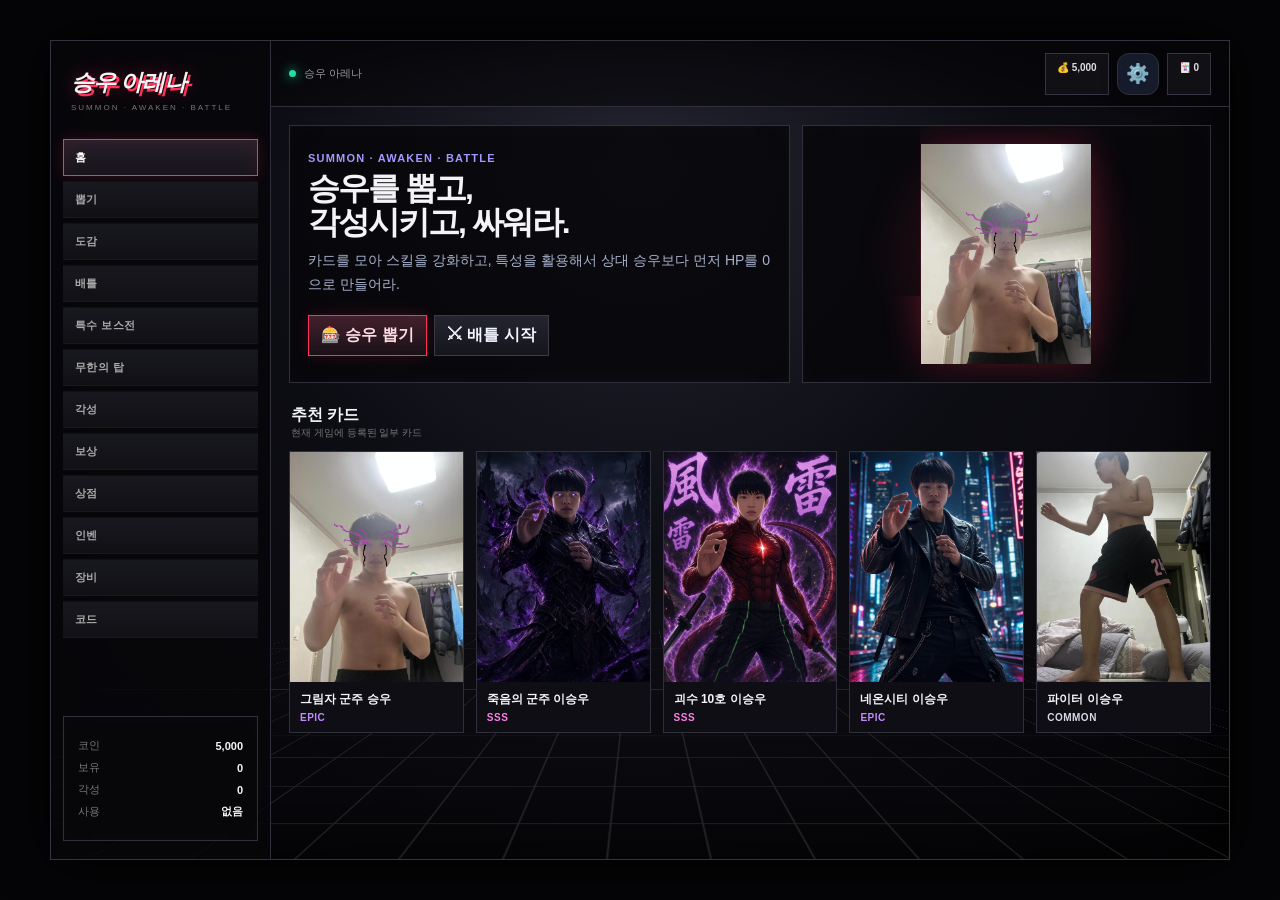
==== commit be519e30: "Add files via upload" ====
--- a/index.html
+++ b/index.html
@@ -414,7 +414,6 @@
   .nav button[data-screen="inventory"]::after{content:"🎒"!important}
   .nav button[data-screen="equipment"]::after{content:"🛡️"!important}
   .nav button[data-screen="code"]::after{content:"🔑"!important}
-  .nav button[data-screen="storyMode"]::after{content:"📜"!important}
   .nav button.active{
     color:#fff!important;
     border-color:#ff3158!important;
@@ -440,20 +439,6 @@
 }
 
 
-/* ===== Built-in story mode canvas ===== */
-#storyModeGameShell{display:flex;flex-direction:column;align-items:center;gap:9px;width:100%;padding:12px;border:1px solid #30303a;background:radial-gradient(circle at 50% 10%,rgba(255,40,55,.10),#050507 68%);}
-#storyGameCanvas{display:block;width:min(100%,calc((100dvh - 300px)*4/3));max-width:860px;height:auto;aspect-ratio:4/3;background:#000;outline:none;border:1px solid #292932;}
-#storyHint{color:#858592;font-size:11px;text-align:center;line-height:1.6;}
-#storyModeActions{display:flex;align-items:center;justify-content:center;gap:12px;flex-wrap:wrap;width:100%;}
-#storyModeActions span{font-size:11px;color:#858592;}
-#storyPad{display:none;gap:24px;align-items:center;justify-content:center;user-select:none;-webkit-user-select:none;touch-action:none;width:100%;}
-#storyPad .story-d{display:grid;grid-template:repeat(2,40px)/repeat(3,40px);gap:4px;}
-#storyPad button{min-width:40px;min-height:40px;padding:0;background:#050000;color:#fff;border:2px solid #ff202d;border-radius:0;font:inherit;font-size:17px;touch-action:none;}
-#storyPad button:active{background:#ff202d;color:#000;}
-#storyPad .story-ab button{width:54px;height:54px;min-width:54px;min-height:54px;margin:0 3px;font-size:20px;}
-@media(pointer:coarse){#storyPad{display:flex;}#storyHint{display:none;}}
-@media(max-height:720px){#storyGameCanvas{width:min(100%,calc((100dvh - 240px)*4/3));}}
-@media(max-width:650px){#storyModeGameShell{padding:7px;gap:8px;}#storyGameCanvas{width:100%;max-width:560px;}#storyPad{justify-content:space-between;gap:6px;max-width:420px;}#storyPad .story-d{grid-template:repeat(2,36px)/repeat(3,36px);gap:3px;}#storyPad button{min-width:36px;min-height:36px;}#storyPad .story-ab button{width:48px;height:48px;min-width:48px;min-height:48px;}#storyModeActions span{width:100%;text-align:center;}}
 </style>
 </head>
 <body>
@@ -468,7 +453,6 @@
       <button data-screen="collection">도감</button>
       <button data-screen="battle">배틀</button>
       <button data-screen="specialBoss">특수 보스전</button>
-      <button data-screen="storyMode">스토리 모드</button>
       <button data-screen="tower">무한의 탑</button>
       <button data-screen="awakening">각성</button>
       <button data-screen="rewards">보상</button>
@@ -566,21 +550,6 @@
       <!-- SPECIAL BOSS -->
       <div class="screen" id="screen-specialBoss">
         <div id="specialBossContent"></div>
-      </div>
-
-      <!-- STORY MODE: built into the existing arena screen -->
-      <div class="screen" id="screen-storyMode">
-        <div class="section-head" style="margin-top:0"><div><h3>📜 스토리 모드</h3><p>3개 챕터 연속 보스전 · 최종 엔딩까지 클리어하면 해금 코드가 공개됩니다.</p></div></div>
-        <div id="storyModeStatus" class="trait" style="margin-bottom:12px">스토리 모드를 완전히 클리어하면 특별 해금 코드가 공개됩니다. 클리어 보상으로 20% 확률로 초본능예강석을 획득합니다.</div>
-        <div id="storyModeGameShell">
-          <canvas id="storyGameCanvas" width="640" height="480" tabindex="0" aria-label="승우 아레나 스토리 모드"></canvas>
-          <div id="storyHint">방향키 이동 · Z / Enter 확인 · X 취소</div>
-          <div id="storyPad">
-            <div class="story-d"><span></span><button data-k="ArrowUp" type="button">▲</button><span></span><button data-k="ArrowLeft" type="button">◀</button><button data-k="ArrowDown" type="button">▼</button><button data-k="ArrowRight" type="button">▶</button></div>
-            <div class="story-ab"><button data-k="x" type="button">X</button><button data-k="z" type="button">Z</button></div>
-          </div>
-          <div id="storyModeActions"><button id="storyStartButton" type="button" class="btn primary">스토리 시작 / 처음부터</button><span>보스전 3단계와 엔딩을 모두 완료하세요.</span></div>
-        </div>
       </div>
 
       <!-- INFINITE TOWER -->
@@ -732,12 +701,12 @@
           </div>
           <div class="card big" style="margin-top:12px">
             <div class="img"><img decoding="async" src="assets/meat_monster_choi.png" alt="초생명체 최예강"></div>
-            <div><div class="detail-title">초생명체 최예강 · 보스</div><div class="detail-sub r-GOD">GOD BOSS</div><div class="stats"><div class="stat"><b>150,000</b><span>HP</span></div><div class="stat"><b>30,000</b><span>ATK</span></div><div class="stat"><b>80,000</b><span>DEF</span></div></div><div class="trait"><b>보상</b><br>승리 시 +2,000 코인 · +4,000 EXP · <span style="color:var(--gold);font-weight:900">3% 확률로 캐릭터 획득</span></div><div class="buttons"><button class="btn primary" onclick="startCustomBossBattle('meatMonsterChoi')">🛡️ 초생명체 최예강 보스전</button></div></div>
+            <div><div class="detail-title">초생명체 최예강 · 보스</div><div class="detail-sub r-GOD">GOD BOSS</div><div class="stats"><div class="stat"><b>150,000</b><span>HP</span></div><div class="stat"><b>30,000</b><span>ATK</span></div><div class="stat"><b>80,000</b><span>DEF</span></div></div><div class="trait"><b>보상</b><br>승리 시 +2,000 코인 · +4,000 EXP · <span style="color:var(--gold);font-weight:900">3% 확률로 캐릭터 획득 · 0.5% 확률로 초본능예강석 획득</span></div><div class="buttons"><button class="btn primary" onclick="startCustomBossBattle('meatMonsterChoi')">🛡️ 초생명체 최예강 보스전</button></div></div>
           </div>
 
           <div class="card big" style="margin-top:12px">
             <div class="img"><img decoding="async" src="assets2/superlife_mo_cheongmyeong.png" alt="초생명체 모청명"></div>
-            <div><div class="detail-title">초생명체 모청명 · SECRET BOSS</div><div class="detail-sub r-GOD">SECRET BOSS</div><div class="stats"><div class="stat"><b>700,000</b><span>HP</span></div><div class="stat"><b>2회</b><span>부활</span></div><div class="stat"><b>5개</b><span>스킬</span></div></div><div class="trait"><b>특성 및 스킬</b><br>짱워드 · 부활 2회<br>롱 소드 75,000 · 짱 워드 250,000 · 짱 워드 파동 570,000 · 짱검 폭풍 620,000 · Atomic 850,000<br><span style="color:var(--gold);font-weight:900">승리 시 0.3% 확률로 인류의 희망 모청명 · 0.31% 확률로 초생명체 모청명</span></div><div class="buttons"><button class="btn primary" onclick="startCustomBossBattle('superLifeMoCheongmyeongBoss')">👑 초생명체 모청명 보스전</button></div></div>
+            <div><div class="detail-title">초생명체 모청명 · SECRET BOSS</div><div class="detail-sub r-GOD">SECRET BOSS</div><div class="stats"><div class="stat"><b>700,000</b><span>HP</span></div><div class="stat"><b>2회</b><span>부활</span></div><div class="stat"><b>5개</b><span>스킬</span></div></div><div class="trait"><b>특성 및 스킬</b><br>짱워드 · 부활 2회<br>롱 소드 75,000 · 짱 워드 250,000 · 짱 워드 파동 570,000 · 짱검 폭풍 620,000 · Atomic 850,000<br><span style="color:var(--gold);font-weight:900">승리 시 0.3% 확률로 인류의 희망 모청명 · 0.31% 확률로 초생명체 모청명 · 5% 확률로 신마검(GOD, 중복 가능)</span></div><div class="buttons"><button class="btn primary" onclick="startCustomBossBattle('superLifeMoCheongmyeongBoss')">👑 초생명체 모청명 보스전</button></div></div>
           </div>
           <div class="card big" style="margin-top:12px">
             <div class="img"><img decoding="async" src="assets/jonggun_park.png" alt="종건 잡기"></div>
@@ -972,8 +941,8 @@
  {id:'yinYangMoCheongmyeong',name:'음양 모청명 (초월자)',rarity:'X',img:'assets2/yin_yang_mo_cheongmyeong.png',hp:6000,atk:0,def:0,trait:'ENFP — 자신의 스킬 데미지 +3,000',skills:[['오예 나 초월자!!',4000,0],['할렐루야',6700,2],['예강이 죽어!!!!!!!!!!!',16700,4]]},
  {id:'immortalMoCheongmyeong',name:'불멸의 모청명',rarity:'X',img:'assets2/immortal_mo_cheongmyeong.png',hp:7000,atk:0,def:0,trait:'필리핀 보이 — 부활 1회',skills:[['아이 엠 블랙',90000,0],['위 아 블랙',100000,2],['생명의 힘!',110000,4]]},
  {id:'moCheongmyeongImmortal',name:'모청명의 불멸',rarity:'X',img:'assets2/mo_cheongmyeong_immortal.png',hp:7000,atk:0,def:0,trait:'보이 필리핀 — 스킬 데미지 +2',skills:[['아이 엠 화이트',9,0],['위 아 화이트',1,1],['예강이의 힘!',11,2]]},
- {id:'humanityHopeMoCheongmyeong',name:'인류의 희망 모청명',rarity:'SECRET',img:'assets2/humanity_hope_mo_cheongmyeong.png',hp:700000,atk:0,def:0,trait:'엔워드 — 부활 2회 · 레벨 1,500까지 성장 가능',skills:[['그레이트 소드',85000,0],['엔워드',260000,1],['엔워드 파동',570000,2],['금칙어 폭발',620000,4],['Atomic',850000,5]],noGacha:true,customMaxLevel:1500},
- {id:'superLifeMoCheongmyeong',name:'초생명체 모청명',rarity:'SECRET',img:'assets2/superlife_mo_cheongmyeong.png',hp:700000,atk:0,def:0,trait:'짱워드 — 부활 2회 · 레벨 1,500까지 성장 가능',skills:[['롱 소드',75000,0],['짱 워드',250000,1],['짱 워드 파동',570000,2],['짱검 폭풍',620000,4],['Atomic',850000,5]],noGacha:true,customMaxLevel:1500},
+ {id:'humanityHopeMoCheongmyeong',name:'인류의 희망 모청명',rarity:'SECRET',img:'assets2/humanity_hope_mo_cheongmyeong.png',hp:700000,atk:0,def:0,trait:'엔워드 — 부활 2회 · 레벨 1,500까지 성장 가능',skills:[['그레이트 소드',85000,0],['엔워드',260000,1],['엔워드 파동',570000,2],['금칙어 폭발',620000,4],['Atomic',850000,5]],noGacha:true,customMaxLevel:1500,jungu:true},
+ {id:'superLifeMoCheongmyeong',name:'초생명체 모청명',rarity:'SECRET',img:'assets2/superlife_mo_cheongmyeong.png',hp:700000,atk:0,def:0,trait:'짱워드 — 부활 2회 · 레벨 1,500까지 성장 가능',skills:[['롱 소드',75000,0],['짱 워드',250000,1],['짱 워드 파동',570000,2],['짱검 폭풍',620000,4],['Atomic',850000,5]],noGacha:true,customMaxLevel:1500,jungu:true},
  {id:'lastBossChoi',name:'라스트보스 최예강',rarity:'SECRET',img:'assets2/last_boss_choi_yegang.png',hp:1000000,atk:0,def:0,trait:'해방의 힘 — 부활 2회 · 자신의 턴 3회',skills:[['꼬대검 17연속',110000,0],['해방검 10연속',120000,2],['마력 폭발',170000,4]],noGacha:true,customMaxLevel:1500,extraTurns:2},
  {id:'ultraInstinctLastBossChoi',name:'[초 본능] 라스트보스 최예강',rarity:'SECRET',img:'assets2/ultra_instinct_last_boss_choi_yegang.png',hp:500000,atk:0,def:0,trait:'해방자 — 부활 4회 · 자신의 턴 3회',skills:[['꼬대검 51연속',170000,0],['마력 제한 해제',0,1],['재앙',970000,4]],noGacha:true,customMaxLevel:1500,extraTurns:2}
 
@@ -986,9 +955,6 @@
 const gachaPool = cards.filter(c=>c.rarity!=='SECRET'&&c.rarity!=='GOD'&&!c.noGacha);
 let state = JSON.parse(localStorage.getItem('swArenaSave')||'null') || {coins:5000,owned:{},fragments:{},awakens:{},levels:{},xp:{},currentHp:{},selectedId:null,secret:false,godUnlocked:false,stats:{pulls:0,wins:0,bossWins:0,jujitaeBossWins:0,godBossWins:0,transcendChoiDeaths:0,jonggunStageWins:0},towerBestFloor:0,dailyClaim:'',achievements:{},redeemedCodes:{},specialQuestClaimed:{}};
 state.stats=state.stats||{pulls:0,wins:0,bossWins:0,jujitaeBossWins:0,godBossWins:0};
-state.storyModeCleared=!!state.storyModeCleared;
-state.lastBossCodeSeen=!!state.lastBossCodeSeen;
-state.stats.storyModeClears=Number(state.stats.storyModeClears||0);
 state.stats.jujitaeBossWins=state.stats.jujitaeBossWins||0;
 state.stats.currentWinStreak=Number(state.stats.currentWinStreak||0);
 state.stats.maxWinStreak=Number(state.stats.maxWinStreak||0);
@@ -1174,25 +1140,6 @@
   newHwarangJungguBoss:'신 화랑검 김준구 보스전',infiniteTuroJohanBoss:'무한의 투로 성요한 보스전',
   overcomingKimgimyungBoss:'극복의 경지 김기명 보스전',copyPeakJinyoungBoss:'보스 카피의 최종점 박진영 보스전',superLifeMoCheongmyeongBoss:'초생명체 모청명 보스전'
 })[id]||'커스텀 보스전';}
-function renderStoryModeScreen(){
- const el=document.getElementById('storyModeStatus'); if(!el)return;
- const stoneCount=Number(state.loot?.ultraInstinctYeGangStone||0);
- el.innerHTML=state.storyModeCleared
-   ? `<b>✅ 스토리 모드 클리어 기록 있음</b><br>해금 코드: <strong>lastbosschoi</strong> · 개발자 코드 메뉴에 입력하면 라스트보스 최예강을 획득합니다.<br>초본능예강석 보유량: <strong>${stoneCount}</strong>개 · 완전 클리어 때마다 20% 확률로 지급됩니다.`
-   : '스토리 모드를 완전히 클리어하면 특별 해금 코드가 공개됩니다. 클리어 보상으로 20% 확률로 초본능예강석을 획득합니다.';
-}
-window.onArenaStoryModeCleared=function(){
- state.storyModeCleared=true; state.lastBossCodeSeen=true;
- state.stats.storyModeClears=Number(state.stats.storyModeClears||0)+1;
- const gotStone=Math.random()<0.20;
- if(gotStone)state.loot.ultraInstinctYeGangStone=Number(state.loot.ultraInstinctYeGangStone||0)+1;
- save(); renderStoryModeScreen(); renderInventory();
- if(gotStone){
-   const el=document.getElementById('storyModeStatus');
-   if(el)el.innerHTML+=`<br><strong style="color:var(--gold)">🎉 초본능예강석 획득! 인벤토리에서 사용하세요.</strong>`;
- }
-};
-
 function go(screen){
   // 무한의 탑 진행 상태를 유지한 채 다른 메뉴를 자유롭게 열 수 있다.
   // 탑 버튼을 다시 누르면 진행 중인 탑 전투/결과 화면으로 돌아온다.
@@ -1204,7 +1151,7 @@
   const target=document.getElementById('screen-'+screen);
   if(!target)return;
   target.classList.add('active');
-  const titleMap={home:'승우 아레나',gacha:'승우 뽑기',collection:'승우 도감',battle:'1 : 1 배틀',tower:'무한의 탑',awakening:'각성 연구소',rewards:'보상 센터',shop:'상점',inventory:'인벤토리',equipment:'장비',code:'개발자 코드',specialBoss:'특수 보스전',storyMode:'스토리 모드'};
+  const titleMap={home:'승우 아레나',gacha:'승우 뽑기',collection:'승우 도감',battle:'1 : 1 배틀',tower:'무한의 탑',awakening:'각성 연구소',rewards:'보상 센터',shop:'상점',inventory:'인벤토리',equipment:'장비',code:'개발자 코드',specialBoss:'특수 보스전'};
   const battleTitle=towerMode?'무한의 탑':(bossMode?(customBossMode?getCustomBossTitle(customBossId):(jonggunBossMode?'종건 잡기':(freeJujitaeBossMode?'자유의 주지태 · GOD 보스전':(godBossMode?'전왕 김준성 보스전':(junGuBossMode?'김준구 보스전':'주지태 · 보스전'))))):'1 : 1 배틀');
   document.getElementById('pageTitle').textContent=screen==='battle'?battleTitle:titleMap[screen];
   if(screen==='collection')renderCollection();
@@ -1214,7 +1161,6 @@
   if(screen==='inventory')renderInventory();
   if(screen==='equipment')renderEquipment();
   if(screen==='specialBoss')renderSpecialBossScreen();
-  if(screen==='storyMode'){renderStoryModeScreen();window.activateArenaStoryMode?.();}
   if(screen==='tower')renderTowerScreen();
   if(screen==='battle'&&!playerCard)setupBattle();
   else if(screen==='battle'){
@@ -1924,9 +1870,9 @@
   return ids.map(uid=>state.weaponInventory.find(w=>w.uid===uid)).filter(Boolean);
 }
 function getWeaponAggregate(charId){
-  if(typeof weaponDefs==='undefined') return {skill:0,hp:0,turns:0,attack:0};
+  if(typeof weaponDefs==='undefined') return {skill:0,hp:0,turns:0,attack:0,skillPct:0};
   const ws=getEquippedWeaponInstances(charId);
-  return ws.reduce((a,w)=>{const d=weaponDefs.find(x=>x.id===w.id); if(!d)return a; const lv=Math.max(0,Math.min(5,Number(w.enhance)||0)); const bonus=(d.bonus||0)+lv*5000; a.skill+=bonus; a.hp+=(d.hp||0); a.turns+=(d.turns||0); a.attack+=d.attack||0; return a;},{skill:0,hp:0,turns:0,attack:0});
+  return ws.reduce((a,w)=>{const d=weaponDefs.find(x=>x.id===w.id); if(!d)return a; const lv=Math.max(0,Math.min(5,Number(w.enhance)||0)); const bonus=(d.bonus||0)+(d.enhanceSkillPct?0:lv*5000); a.skill+=bonus; a.skillPct+=(d.skillPct||0)+(d.enhanceSkillPct||0)*lv; a.hp+=(d.hp||0); a.turns+=(d.turns||0); a.attack+=d.attack||0; return a;},{skill:0,hp:0,turns:0,attack:0,skillPct:0});
 }
 function hasWeaponEquipped(c){return !!c?.jungu && getEquippedWeaponInstances(c.id).length>0;}
 function getActionLimit(c){return 1 + (c?.bossJunGu?4:0) + (isDoubleTurnCharacterBase(c)?1:0) + ((c?.id==='grapplerJunseong'||c?.id==='allrounderJunseong'||c?.id==='invincibleSeungwoo')?1:0) + (c?.id==='asuraOverlordJunseong'?2:0) + (c?.id==='freeJujitaeAwakened'?4:0) + (c?.id==='copyPeakJinyoung'?2:0) + (c?.id==='mariaDacascos'?1:0) + (c?.id==='runePrism'?getRunePrismSpeedTurns():0) + (c?.id==='geniusAllrounderJihoon'?2:0) + (c?.id==='firstGenLegendJihoon'?2:0) + (c?.id==='erosionUnconsciousJonggun'?1:0) + (c?.id==='hwarangJungguMoonset'?5:0) + (c?.id==='kingSlayerGitae'?1:0) + Math.max(0,Number(c?.extraTurns||0)) + ((c?.id==='ultraInstinctLastBossChoi'&&playerUltraInstinctLimitBoost)?1:0) + getWeaponAggregate(c?.id).turns;}
@@ -2026,6 +1972,7 @@
   v=applyStrengthToDamage(c,v);
   const a=getAccessoryAggregate(c?.id);
   v*=1+(a.skillPct||0)+(a.damagePct||0);
+  if(c.jungu) v*=1+(getWeaponAggregate(c.id).skillPct||0);
   return Math.max(0,Math.floor(v));
 }
 
@@ -2498,7 +2445,8 @@
  {id:'belt',name:'벨트',rarity:'SSS',bonus:10000,hp:3000},
  {id:'dagger',name:'단검',rarity:'SSS+',bonus:15000,hp:5000},
  {id:'spear',name:'창',rarity:'X',bonus:20000,turns:2},
- {id:'hwarangSword',name:'화랑검',rarity:'GOD',bonus:40000,turns:2,hp:8000,special:'moonlight50'}
+ {id:'hwarangSword',name:'화랑검',rarity:'GOD',bonus:40000,turns:2,hp:8000,special:'moonlight50'},
+ {id:'shinmaSword',name:'신마검',rarity:'GOD',bonus:0,skillPct:0.10,enhanceSkillPct:0.05,turns:2}
 ];
 const weaponGachaPool=weaponDefs.filter(w=>w.rarity!=='GOD');
 
@@ -2581,15 +2529,16 @@
   const w={uid:`w_${Date.now()}_${Math.random().toString(36).slice(2,8)}`,id,enhance:Math.max(0,Math.min(5,enhance))}; state.weaponInventory.push(w); if(d.rarity==='S'||d.rarity==='SS'||d.rarity==='SSS'||d.rarity==='SSS+'||d.rarity==='X'||d.rarity==='GOD')state.weaponStats.sPlusOrHigher=(state.weaponStats.sPlusOrHigher||0)+1; return w;
 }
 function buyXpPotion(){if(state.coins<10000){alert('코인이 부족합니다.');return;}state.coins-=10000;state.potions.xp2=(state.potions.xp2||0)+1;save();renderShop();renderInventory();alert('🧪 경험치 2배 물약 1개를 구매했습니다.');}
-function weaponIcon(d){const m={chair:'🪑',mop:'🧹',cup:'☕',shovel:'⛏️',chopsticks:'🥢',hammer:'🔨',crescentBlade:'⚔️',rebar:'🪨',scabbard:'🗡️',bikeChain:'⛓️',wiper:'🧽',bicycle:'🚲',steelPipe:'🔩',belt:'🥋',dagger:'🗡️',spear:'🔱',hwarangSword:'⚔️'};return m[d.id]||'⚔️';}
-function weaponEffectText(d,enhance=0){const bonus=(d.bonus||0)+enhance*5000;let parts=[`모든 스킬 +${bonus.toLocaleString()}`];if(d.hp)parts.push(`HP +${d.hp.toLocaleString()}`);if(d.turns)parts.push(`자신의 턴 +${d.turns}`);if(d.special==='moonlight50')parts.push('월광검 50검식 습득');return parts.join(' · ');}
+function weaponIcon(d){const m={chair:'🪑',mop:'🧹',cup:'☕',shovel:'⛏️',chopsticks:'🥢',hammer:'🔨',crescentBlade:'⚔️',rebar:'🪨',scabbard:'🗡️',bikeChain:'⛓️',wiper:'🧽',bicycle:'🚲',steelPipe:'🔩',belt:'🥋',dagger:'🗡️',spear:'🔱',hwarangSword:'⚔️',shinmaSword:'🗡️'};return m[d.id]||'⚔️';}
+function weaponEffectText(d,enhance=0){const lv=Math.max(0,Math.min(5,Number(enhance)||0));const bonus=(d.bonus||0)+(d.enhanceSkillPct?0:lv*5000);let parts=[];if(bonus)parts.push(`모든 스킬 +${bonus.toLocaleString()}`);if(d.skillPct||d.enhanceSkillPct){const pct=(d.skillPct||0)+(d.enhanceSkillPct||0)*lv;parts.push(`모든 스킬 피해 +${Math.round(pct*100)}%`);}if(d.hp)parts.push(`HP +${d.hp.toLocaleString()}`);if(d.turns)parts.push(`자신의 턴 +${d.turns}`);if(d.special==='moonlight50')parts.push('월광검 50검식 습득');return parts.join(' · ')||'추가 효과 없음';}
 function showWeaponReveal(w){const d=weaponDefs.find(x=>x.id===w.id);if(!d)return;const high=rarityOrder(d.rarity)>=rarityOrder('SSS');const cls=rarityOrder(d.rarity)>=rarityOrder('X')?'X':high?'UR':'';document.getElementById('revealContent').innerHTML=`<div class="weapon-reveal-wrap"><div class="weapon-reveal-rarity r-${rarityClass(d.rarity)}">WEAPON ${d.rarity}</div><div class="weapon-reveal-name">${d.name}</div><div class="weapon-reveal-card ${cls}"><div class="weapon-reveal-icon">${weaponIcon(d)}</div><div class="weapon-reveal-bonus">${weaponEffectText(d,w.enhance)}</div><div class="weapon-reveal-desc">+0강 · 중복 무기도 각각 별도 보관됩니다.</div></div></div>`;document.getElementById('revealModal').classList.add('show');burst(high?45:22);if(high)playSfx('rare');}
 function showWeaponMultiReveal(results){const counts={};results.forEach(w=>{counts[w.id]=(counts[w.id]||0)+1});const sorted=results.slice().sort((a,b)=>rarityOrder(weaponDefs.find(x=>x.id===b.id).rarity)-rarityOrder(weaponDefs.find(x=>x.id===a.id).rarity));const best=weaponDefs.find(x=>x.id===sorted[0].id);const html=results.map((w,i)=>{const d=weaponDefs.find(x=>x.id===w.id);return `<div class="weapon-result-tile"><div class="ico">${weaponIcon(d)}</div><div class="nm">${i+1}. ${d.name}</div><div class="rr r-${rarityClass(d.rarity)}">${d.rarity}</div><div class="ef">${weaponEffectText(d,w.enhance)}</div></div>`}).join('');const totalUnique=Object.keys(counts).length;const dup=results.length-totalUnique;document.getElementById('revealContent').innerHTML=`<div class="reveal-rarity">${results.length} PULL</div><div class="reveal-name">⚔️ 무기 뽑기 결과</div><p style="color:var(--muted);margin:0 0 12px">최고 등급 <b class="r-${rarityClass(best.rarity)}">${best.rarity}</b> · 최고 무기 <b>${best.name}</b><br><span class="weapon-result-count">총 ${results.length}개 · 종류 ${totalUnique}종 · 중복 ${dup}개</span></p><div class="weapon-results-grid">${html}</div>`;document.getElementById('revealModal').classList.add('show');burst(results.length>=100?50:30);playSfx('rare');}
 
 function pullWeapon(n){const cost=n===100?800000:(n===10?90000:10000); if(state.coins<cost){alert('코인이 부족합니다.');return;}state.coins-=cost;const results=[];for(let i=0;i<n;i++){const w=chooseWeapon();const item=addWeapon(w.id);results.push(item);}state.weaponPulls+=n;save();renderShop();renderInventory();checkJunGuQuests();if(n===1){showWeaponReveal(results[0]);}else{showWeaponMultiReveal(results);}}
 function rarityOrder(r){return ({COMMON:1,UNCOMMON:2,RARE:3,EPIC:4,S:5,SS:6,SSS:7,'SSS+':8,X:9,GOD:10})[r]||0;}
-function canEquipWeaponTo(cId,w){return ['kimJunggu','weaponGeniusJunggu','hwarangJunggu'].includes(cId)&&!!w;}
-function equipWeapon(uid,charId){const w=state.weaponInventory.find(x=>x.uid===uid);if(!w||!canEquipWeaponTo(charId,w))return;const arr=Array.isArray(state.equippedWeapons[charId])?state.equippedWeapons[charId]:[];const d=weaponDefs.find(x=>x.id===w.id);const limit=rarityOrder(d.rarity)>=rarityOrder('S')?2:1;if(arr.includes(uid)){state.equippedWeapons[charId]=arr.filter(x=>x!==uid);}else{if(arr.length>=limit){alert(`${d.rarity} 등급 이상 무기는 최대 ${limit}개까지 장착할 수 있습니다.`);return;}arr.push(uid);state.stats.equipmentEverEquipped=true;state.equippedWeapons[charId]=arr;}save();renderInventory();renderCollection();if(playerCard&&['kimJunggu','weaponGeniusJunggu','hwarangJunggu'].includes(charId))renderBattle();}
+function isWeaponUserCharacterId(cId){return ['kimJunggu','weaponGeniusJunggu','hwarangJunggu','humanityHopeMoCheongmyeong','superLifeMoCheongmyeong'].includes(cId);}
+function canEquipWeaponTo(cId,w){return isWeaponUserCharacterId(cId)&&!!w;}
+function equipWeapon(uid,charId){const w=state.weaponInventory.find(x=>x.uid===uid);if(!w||!canEquipWeaponTo(charId,w))return;const arr=Array.isArray(state.equippedWeapons[charId])?state.equippedWeapons[charId]:[];const d=weaponDefs.find(x=>x.id===w.id);const limit=rarityOrder(d.rarity)>=rarityOrder('S')?2:1;if(arr.includes(uid)){state.equippedWeapons[charId]=arr.filter(x=>x!==uid);}else{if(arr.length>=limit){alert(`${d.rarity} 등급 이상 무기는 최대 ${limit}개까지 장착할 수 있습니다.`);return;}arr.push(uid);state.stats.equipmentEverEquipped=true;state.equippedWeapons[charId]=arr;}save();renderInventory();renderCollection();if(playerCard&&playerCard.id===charId)renderBattle();}
 function strengthenWeapon(uid){const w=state.weaponInventory.find(x=>x.uid===uid);if(!w)return;const d=weaponDefs.find(x=>x.id===w.id);if(!d)return;if(w.enhance>=5){alert('이미 5강입니다.');return;}if(state.coins<30000){alert('강화 비용이 부족합니다.');return;}state.coins-=30000;const successRate=[1,.75,.5,.35,.15][w.enhance]||.15;if(Math.random()<successRate){w.enhance++;state.stats.maxEquipmentEnhance=Math.max(state.stats.maxEquipmentEnhance||0,w.enhance);save();renderInventory();renderShop();alert(`✅ ${d.name} 강화 성공! +${w.enhance}강\n💰 30,000 코인 소모`);}else{save();renderInventory();renderShop();alert(`💥 ${d.name} 강화 실패! 현재 +${w.enhance}강 유지\n장비는 파괴되지 않습니다.\n💰 30,000 코인 소모`);}}
 function useLoot(kind){
  const n=Number(state.loot?.[kind]||0); if(n<=0)return;
@@ -2756,7 +2705,7 @@
    : cards.filter(c=>ownedCount(c.id)>0);
  title.textContent=`${isWeapon?'⚔️':'💍'} ${def.name} 장착`;
  sub.textContent=`${def.rarity} · +${inst.enhance}강 · 장착할 캐릭터를 선택하세요.`;
- note.textContent=isWeapon?'무기는 기존 규칙대로 김준구 계열 3명에게만 장착할 수 있습니다.':'장신구는 보유 중인 원하는 캐릭터에게 장착할 수 있습니다. 같은 종류의 장신구는 캐릭터당 1개만 장착됩니다.';
+ note.textContent=isWeapon?'무기는 김준구 3종과 인류의 희망 모청명·초생명체 모청명에게 장착할 수 있습니다. GOD 이상 무기는 캐릭터당 최대 2개까지 가능합니다.':'장신구는 보유 중인 원하는 캐릭터에게 장착할 수 있습니다. 같은 종류의 장신구는 캐릭터당 1개만 장착됩니다.';
  if(!candidates.length){grid.innerHTML='<div class="empty" style="grid-column:1/-1">장착할 수 있는 보유 캐릭터가 없습니다.</div>';}else{
    const equippedMap=new Map();
    for(const c of candidates){
@@ -2805,15 +2754,15 @@
    return `<div class="equipment-browser-card"><div class="browser-icon">${icon}</div><div class="browser-name">${def.name}</div><div class="browser-sub">${def.rarity} · ${typeLabel} · +${inst.enhance}강${equipped?' · 장착 중':''}</div><div class="browser-tags"><span class="equipment-tag">${def.rarity}</span><span class="equipment-tag">+${inst.enhance}강</span>${equipped?'<span class="equipment-tag">장착</span>':''}</div><div class="browser-effect">${accessoryEffectText(def,inst.enhance)}</div><div class="browser-actions"><button class="btn primary" onclick="openEquipmentEquipPicker('accessory','${inst.uid}')">💍 캐릭터 장착</button><button class="btn" onclick="strengthenAccessory('${inst.uid}')" ${inst.enhance>=15?'disabled':''}>⬆️ 강화 · 30,000</button></div></div>`;
  }).join('');
 }
-function renderShop(){const el=document.getElementById('shopWeaponList');if(!el)return;el.innerHTML=weaponDefs.map(w=>`<div class="weapon-row"><div class="weapon-main"><b>${w.name} <span class="weapon-badge r-${rarityClass(w.rarity)}">${w.rarity}</span></b><span>모든 스킬 +${w.bonus.toLocaleString()}${w.hp?` · HP +${w.hp.toLocaleString()}`:''}${w.turns?` · 자신의 턴 +${w.turns}`:''}</span></div><div class="weapon-actions"><span class="small-note">보유 ${state.weaponInventory.filter(x=>x.id===w.id).length}</span></div></div>`).join('');}
+function renderShop(){const el=document.getElementById('shopWeaponList');if(!el)return;el.innerHTML=weaponDefs.map(w=>`<div class="weapon-row"><div class="weapon-main"><b>${w.name} <span class="weapon-badge r-${rarityClass(w.rarity)}">${w.rarity}</span></b><span>${weaponEffectText(w,0)}</span></div><div class="weapon-actions"><span class="small-note">보유 ${state.weaponInventory.filter(x=>x.id===w.id).length}</span></div></div>`).join('');}
 
 function renderInventory(){
  const eq=document.getElementById('weaponEquipContent');
  if(eq){
-  const chars=cards.filter(c=>['kimJunggu','weaponGeniusJunggu','hwarangJunggu'].includes(c.id));
+  const chars=cards.filter(c=>isWeaponUserCharacterId(c.id));
   const html=chars.map(c=>{
     const arr=getEquippedWeaponInstances(c.id);
-    const slots=arr.map(w=>{const d=weaponDefs.find(x=>x.id===w.id);if(!d)return '';return `<div class="inventory-item"><h4>${weaponIcon(d)} ${d.name} <span class="weapon-level">+${w.enhance}</span></h4><p>${d.rarity} · 모든 스킬 +${(d.bonus+w.enhance*5000).toLocaleString()}${d.hp?` · HP +${d.hp.toLocaleString()}`:''}${d.turns?` · 턴 +${d.turns}`:''}</p><div class="buttons"><button class="btn" onclick="equipWeapon('${w.uid}','${c.id}')">해제</button><button class="btn" onclick="strengthenWeapon('${w.uid}')">강화 · 30,000</button></div></div>`;}).join('');
+    const slots=arr.map(w=>{const d=weaponDefs.find(x=>x.id===w.id);if(!d)return '';return `<div class="inventory-item"><h4>${weaponIcon(d)} ${d.name} <span class="weapon-level">+${w.enhance}</span></h4><p>${d.rarity} · ${weaponEffectText(d,w.enhance)}</p><div class="buttons"><button class="btn" onclick="equipWeapon('${w.uid}','${c.id}')">해제</button><button class="btn" onclick="strengthenWeapon('${w.uid}')">강화 · 30,000</button></div></div>`;}).join('');
     const deleteToolbar=weaponDeleteMode?`<div class="equipment-toolbar"><span class="equipment-summary">삭제할 장비를 체크하세요. 선택 ${selectedWeaponDeleteUids.size}개</span><div class="buttons"><button class="btn" onclick="selectAllWeaponDelete()">전체 선택</button><button class="btn bulk-danger" onclick="deleteSelectedWeapons()">🗑️ 선택 삭제 (${selectedWeaponDeleteUids.size})</button><button class="btn" onclick="toggleWeaponDeleteMode()">취소</button></div></div>`:`<div class="equipment-toolbar"><span class="equipment-summary">보유 무기 ${state.weaponInventory.length}개 · 등급·강화·효과가 크게 표시됩니다.</span><div class="buttons"><button class="btn bulk-danger" onclick="toggleWeaponDeleteMode()">🗑️ 선택 삭제</button></div></div>`;
     const inventoryGrid=state.weaponInventory.map(w=>{
       const d=weaponDefs.find(x=>x.id===w.id);if(!d)return '';
@@ -2822,7 +2771,7 @@
     }).join('');
     return `<div class="panel" style="margin-bottom:10px"><div class="section-head" style="margin-top:0"><div><div class="detail-title">${c.name}</div><div class="detail-sub">장착 ${arr.length}/${getEquipLimitForCharacter(c.id)}</div></div></div>${slots||'<div class="empty">장착된 무기 없음</div>'}${deleteToolbar}<div class="equipment-grid">${inventoryGrid||'<div class="empty" style="grid-column:1/-1">보유한 무기가 없습니다.</div>'}</div></div>`;
   }).join('');
-  eq.innerHTML=html||'<div class="empty">김준구 3종을 획득하면 장비를 사용할 수 있습니다.</div>';
+  eq.innerHTML=html||'<div class="empty">무기 사용 가능 캐릭터를 획득하면 장비를 사용할 수 있습니다.</div>';
  }
  renderAccessories();
  const loot=document.getElementById('lootInventory');
@@ -2869,7 +2818,6 @@
     setTimeout(()=>showReveal(cards.find(c=>c.id===targetId),true),120); return;
   }
   if(code==='lastbosschoi'){
-    if(!state.storyModeCleared){msg.textContent='❌ 스토리 모드 3페이지를 클리어해야 공개되는 코드입니다.';return;}
     if(state.redeemedCodes.lastBossChoi||ownedCount('lastBossChoi')>0){msg.textContent='ℹ️ 라스트보스 최예강은 이미 획득했습니다.';return;}
     grantCharacter('lastBossChoi'); state.redeemedCodes.lastBossChoi=true; save();
     msg.textContent='✅ 라스트보스 최예강 · SECRET 캐릭터를 획득했습니다!'; playSfx('rare'); input.value=''; renderCollection();renderAwakening();renderBattleSelector();renderInventory();
@@ -4135,6 +4083,17 @@
       if(card){grantCharacter(r.id);acquired.push({...r,card});appendLog(`🎉 ${card.name} 획득!`);}
     }
   });
+  let weaponReward=null;
+  if(customBossId==='superLifeMoCheongmyeongBoss' && Math.random()<0.05){
+    weaponReward=addWeapon('shinmaSword');
+    if(weaponReward)appendLog('🗡️ 신마검 · GOD 무기를 획득했습니다! (5% 확률) 중복 획득 가능');
+  }
+  let gotUltraInstinctStone=false;
+  if(customBossId==='meatMonsterChoi' && Math.random()<0.005){
+    state.loot.ultraInstinctYeGangStone=Number(state.loot.ultraInstinctYeGangStone||0)+1;
+    gotUltraInstinctStone=true;
+    appendLog('💎 초본능예강석 획득! 인벤토리에서 사용할 수 있습니다. (0.5% 확률)');
+  }
   const winKey={
     halfKingSeonyujaeBoss:'halfKingSeonyujaeBossWins',cheonnyangKingYuksungjiBoss:'cheonnyangKingYuksungjiBossWins',
     busanKingJinrangBoss:'busanKingJinrangBossWins',halfUnconsciousHyungseokBoss:'halfUnconsciousHyungseokBossWins',
@@ -4155,8 +4114,9 @@
   checkAsuraOverlordQuest();
   checkSpecialQuests();
   save(); appendLog(`🏆 보스 처치! +${cfg.coins.toLocaleString()} 코인 · +${cfg.xp.toLocaleString()} EXP`);
-  renderBattle();renderCollection();renderAwakening();renderRewards();playSfx('win');
+  renderBattle();renderCollection();renderAwakening();renderRewards();renderInventory();renderEquipment();playSfx('win');
   if(acquired.length) queueAcquisitionRewards(acquired);
+  if(weaponReward) setTimeout(()=>showWeaponReveal(weaponReward), 250 + acquired.length*1050);
 }
 
 function replayBossBattle(){
@@ -4633,360 +4593,6 @@
 
 setupFilters();renderFeatured();updateTop();renderRewards();renderBattleSelector(true);go('home');unlockFreeJujitaeAwakenedByLevel();
 </script>
-<script>
-(function initArenaStoryMode(){
-
-const C=document.getElementById('storyGameCanvas'),X=C.getContext('2d');
-const bossPortrait=new Image();bossPortrait.src='[data-uri]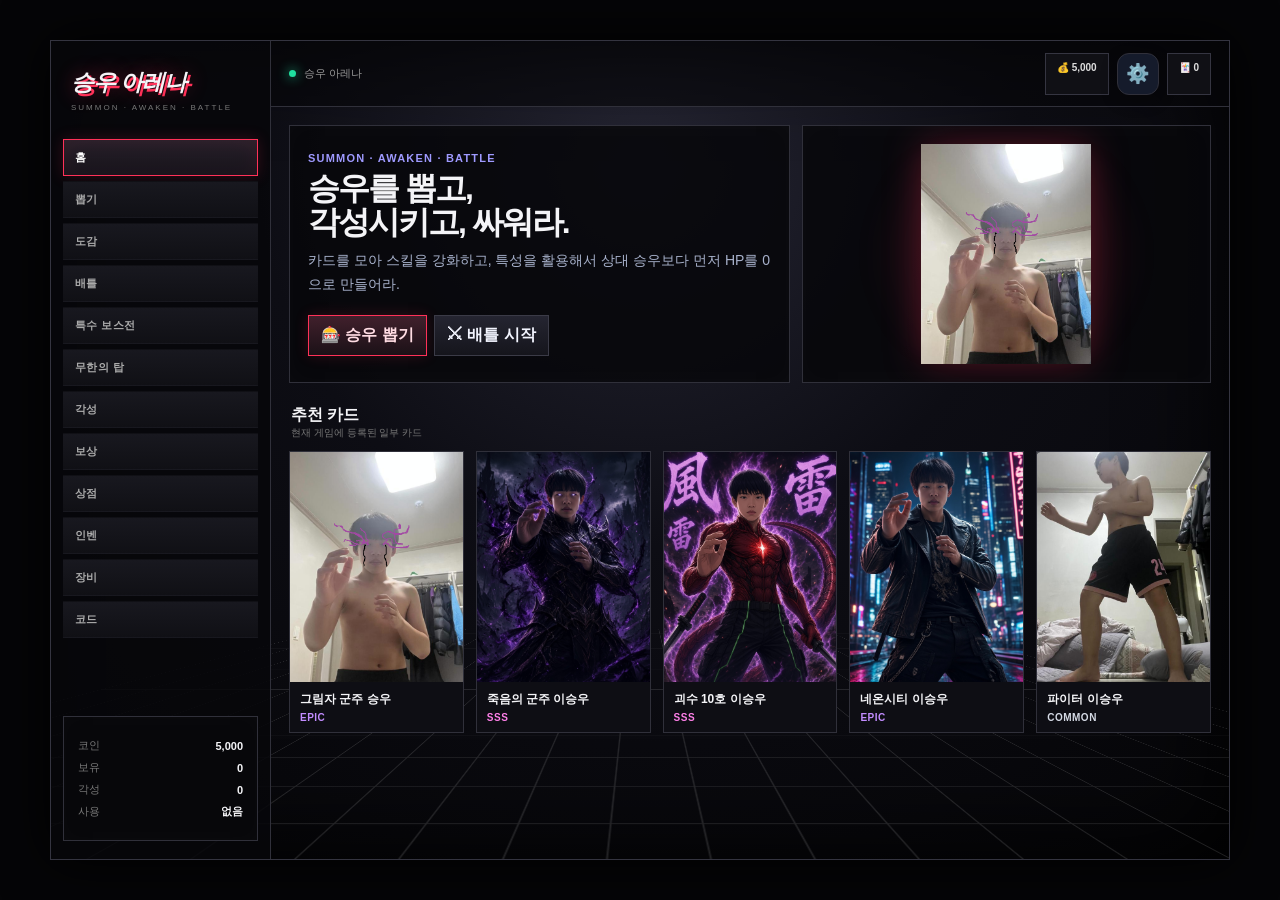
==== commit 50218a5b: "Rename index-updated.html to index.html" ====
--- a/index.html
+++ b/index.html
@@ -1,8 +1,9 @@
 <!DOCTYPE html>
+
 <html lang="ko">
 <head>
-<meta charset="UTF-8">
-<meta name="viewport" content="width=device-width, initial-scale=1.0, maximum-scale=1.0, user-scalable=no">
+<meta charset="utf-8"/>
+<meta content="width=device-width, initial-scale=1.0, maximum-scale=1.0, user-scalable=no" name="viewport"/>
 <title>승우 아레나</title>
 <style>
 :root{
@@ -36,7 +37,7 @@
 .buttons{display:flex;gap:10px;flex-wrap:wrap;margin-top:18px}.btn{padding:12px 15px;border-radius:12px;background:#1a233b;color:#f3f5ff;border:1px solid var(--line);cursor:pointer;font-weight:900;transition:.16s}.btn:hover{transform:translateY(-2px);background:#202b48}.btn.primary{background:linear-gradient(135deg,#7257ff,#4d8cff);box-shadow:0 10px 26px rgba(99,80,255,.28)}.btn.primary:hover{filter:brightness(1.06)}.btn.danger{background:rgba(255,89,116,.08);color:#ff8da0;border-color:rgba(255,89,116,.16)}
 .section-head{display:flex;justify-content:space-between;align-items:end;margin:22px 2px 11px}.section-head h3{margin:0;font-size:18px}.section-head p{margin:0;color:var(--muted);font-size:12px}
 .card-grid{display:grid;grid-template-columns:repeat(5,minmax(0,1fr));gap:12px}.card{position:relative;border:1px solid var(--line);border-radius:16px;overflow:hidden;background:#11182a;cursor:pointer;transition:.18s}.card:hover{transform:translateY(-5px);border-color:rgba(255,255,255,.16);box-shadow:0 16px 32px rgba(0,0,0,.25)}.card .img{aspect-ratio:3/4;background:#0c1120;overflow:hidden}.card img{width:100%;height:100%;object-fit:cover;display:block}.card .meta{padding:9px 10px}.card .name{font-size:12px;font-weight:900;white-space:nowrap;overflow:hidden;text-overflow:ellipsis}.card .rarity{font-size:10px;font-weight:900;margin-top:4px;letter-spacing:.5px}.tag{display:inline-flex;align-items:center;gap:5px;padding:4px 7px;border-radius:999px;font-size:9px;font-weight:900;background:rgba(255,255,255,.07)}
-.r-C{color:#bbc2d0}.r-COMMON{color:#d5dae5}.r-UNCOMMON{color:#72e6a8}.r-RARE{color:#61a6ff}.r-EPIC{color:#c28cff}.r-Legendary{color:#ffd76b}.r-SS{color:#ff9fc1}.r-SSS{color:#ff80e9}.r-SSSplus{color:#fff08a}.r-X{color:#ff5f7f}.r-SECRET{color:#7cf9ff}
+.r-C{color:#bbc2d0}.r-COMMON{color:#d5dae5}.r-UNCOMMON{color:#72e6a8}.r-RARE{color:#61a6ff}.r-EPIC{color:#c28cff}.r-Legendary{color:#ffd76b}.r-SS{color:#ff9fc1}.r-SSS{color:#ff80e9}.r-SSSplus{color:#fff08a}.r-X{color:#ff5f7f}.r-SECRET{color:#7cf9ff}.r-LIMITED{color:#ff4ca8!important;text-shadow:0 0 8px rgba(255,76,168,.25)}
 .card.big{display:grid;grid-template-columns:160px 1fr;gap:16px;padding:13px;cursor:default}.card.big:hover{transform:none;box-shadow:none}.card.big .img{border-radius:12px}.stats{display:grid;grid-template-columns:repeat(3,1fr);gap:8px;margin-top:12px}.stat{padding:9px;background:rgba(255,255,255,.035);border-radius:10px;text-align:center}.stat b{display:block;font-size:15px}.stat span{display:block;color:var(--muted);font-size:10px;margin-top:3px}.detail-title{font-size:22px;font-weight:950;letter-spacing:-1px}.detail-sub{color:var(--muted);font-size:12px;margin-top:3px}.trait{margin-top:12px;padding:10px;border:1px solid var(--line);border-radius:10px;background:rgba(124,92,255,.06);font-size:12px;line-height:1.55}.skills{display:grid;gap:8px;margin-top:11px}.skill{display:flex;align-items:center;gap:10px;padding:9px;border-radius:10px;background:rgba(255,255,255,.035)}.skill .ico{width:28px;height:28px;border-radius:8px;display:grid;place-items:center;background:rgba(124,92,255,.14)}.skill b{font-size:12px}.skill span{display:block;color:var(--muted);font-size:10px;margin-top:2px}
 .gacha-layout{display:grid;grid-template-columns:1fr 1fr;gap:16px}.gacha-machine{min-height:460px;display:flex;flex-direction:column;align-items:center;justify-content:center;position:relative;overflow:hidden}.orb{position:absolute;width:280px;height:280px;border-radius:50%;background:radial-gradient(circle,rgba(124,92,255,.34),rgba(124,92,255,.05) 55%,transparent 70%);filter:blur(8px);animation:pulse 2.2s ease-in-out infinite}.machine-card{position:relative;width:min(240px,70%);aspect-ratio:3/4;border-radius:20px;overflow:hidden;background:#0c1120;border:1px solid rgba(255,255,255,.12);box-shadow:0 25px 60px rgba(0,0,0,.35);display:grid;place-items:center}.machine-card .back{font-size:42px;font-weight:1000;letter-spacing:-2px;color:#dfe5ff;z-index:1}.machine-card img{position:absolute;inset:0;width:100%;height:100%;object-fit:cover;opacity:0;transform:scale(.92);transition:.4s}.machine-card.reveal img{opacity:1;transform:scale(1)}.machine-card.reveal .back{opacity:0}.gacha-label{margin-top:14px;text-align:center}.gacha-label b{font-size:22px}.gacha-label p{margin:6px 0 0;color:var(--muted);font-size:12px}.gacha-results-grid{display:grid;grid-template-columns:repeat(10,minmax(0,1fr));gap:7px;max-height:58vh;overflow:auto;padding:4px}.gacha-results-grid .card{min-width:0}.gacha-results-grid .meta{padding:6px 7px}.gacha-results-grid .name{font-size:10px}.gacha-results-grid .rarity{font-size:8px}.gacha-results-grid::-webkit-scrollbar{width:7px}.gacha-results-grid::-webkit-scrollbar-thumb{background:rgba(255,255,255,.09);border-radius:9px}.rates{display:grid;gap:8px}.rate{display:flex;justify-content:space-between;align-items:center;padding:10px 12px;border-radius:12px;background:rgba(255,255,255,.035)}.rate span{color:var(--muted);font-size:12px}.rate b{font-size:13px}
 .battle-selector-panel{margin-bottom:14px;padding:14px}.battle-selector-head{display:flex;justify-content:space-between;align-items:end;gap:12px;margin-bottom:10px}.battle-selector-head b{font-size:14px}.battle-selector-head span{color:var(--muted);font-size:11px}.battle-character-grid{display:grid;grid-template-columns:repeat(6,minmax(105px,1fr));gap:9px;overflow-x:auto;padding-bottom:2px}.battle-character{position:relative;min-width:105px;border:1px solid var(--line);border-radius:12px;overflow:hidden;background:#0d1424;color:#fff;cursor:pointer;text-align:left;transition:.16s}.battle-character:hover{transform:translateY(-2px);border-color:rgba(124,92,255,.4);background:#131d33}.battle-character.active{border-color:rgba(69,230,167,.55);box-shadow:0 0 0 1px rgba(69,230,167,.18),0 10px 24px rgba(0,0,0,.22)}.battle-character.disabled{opacity:.42;cursor:not-allowed;filter:saturate(.55)}.battle-character img{width:100%;aspect-ratio:4/4.6;display:block;object-fit:cover;background:#0a0f1b}.battle-character .bc-meta{padding:8px}.battle-character .bc-name{font-size:10px;font-weight:900;white-space:nowrap;overflow:hidden;text-overflow:ellipsis}.battle-character .bc-rarity{font-size:9px;font-weight:900;margin-top:3px}.battle-character .bc-hp{font-size:9px;color:var(--muted);margin-top:4px}.battle-character .bc-check{position:absolute;top:7px;right:7px;padding:3px 5px;border-radius:999px;background:rgba(69,230,167,.16);color:#72e6a8;font-size:8px;font-weight:900}.battle-character-grid::-webkit-scrollbar{height:6px}.battle-character-grid::-webkit-scrollbar-thumb{background:rgba(255,255,255,.08);border-radius:999px}.switch-box{margin-top:12px;padding:12px;border:1px solid rgba(255,89,116,.18);border-radius:12px;background:rgba(255,89,116,.055)}.switch-box b{font-size:13px}.switch-box p{margin:5px 0 0;color:var(--muted);font-size:10px;line-height:1.5}.switch-actions{display:grid;grid-template-columns:repeat(2,minmax(0,1fr));gap:8px;margin-top:10px}.switch-btn{padding:9px;border-radius:10px;background:#18213a;border:1px solid var(--line);color:#fff;cursor:pointer;text-align:left}.switch-btn:hover{background:#202b48;border-color:rgba(255,255,255,.16)}.switch-btn img{width:34px;height:34px;border-radius:8px;object-fit:cover;vertical-align:middle;margin-right:7px}.switch-btn .sb-name{font-size:10px;font-weight:900}.switch-btn .sb-hp{display:block;color:var(--muted);font-size:9px;margin-top:2px}.battle{display:grid;grid-template-columns:1fr 80px 1fr;gap:14px;align-items:stretch}.fighter{min-height:470px;display:flex;flex-direction:column}.fighter.enemy{border-color:rgba(255,89,116,.15)}.fighter-head{display:flex;justify-content:space-between;align-items:center}.fighter-name{font-weight:950;font-size:18px}.hp-wrap{margin-top:10px}.hp-top{display:flex;justify-content:space-between;font-size:11px;color:var(--muted);margin-bottom:5px}.hpbar{height:11px;border-radius:999px;background:#252d43;overflow:hidden}.hpfill{height:100%;width:100%;background:linear-gradient(90deg,#45e6a7,#6de2ff);transition:.45s}.enemy .hpfill{background:linear-gradient(90deg,#ff7087,#ffb36d)}.portrait{margin-top:12px;flex:0 0 330px;height:330px;border-radius:15px;overflow:hidden;background:#0c1120;border:1px solid var(--line);display:flex;align-items:center;justify-content:center;padding:8px}.portrait img{width:100%;height:100%;object-fit:contain;display:block}.skills-battle{display:grid;grid-template-columns:repeat(3,1fr);gap:8px;margin-top:12px}.skill-btn{padding:10px;border-radius:10px;background:#1a233b;border:1px solid var(--line);color:#fff;cursor:pointer;font-size:11px;font-weight:900}.skill-btn:disabled{opacity:.35;cursor:not-allowed}.center-battle{display:flex;flex-direction:column;align-items:center;justify-content:center;gap:10px}.vs{font-size:30px;font-weight:1000;color:#c6cff3}.turn{padding:8px 9px;border-radius:10px;background:rgba(124,92,255,.11);color:#cbbfff;font-size:10px;font-weight:900;text-align:center}.log{height:120px;overflow:auto;margin-top:12px;padding:10px;border-radius:12px;background:rgba(0,0,0,.18);border:1px solid var(--line);font-size:11px;line-height:1.6;color:#c5cee6}
@@ -439,367 +440,449 @@
 }
 
 
+.battle-selector-head{display:flex;align-items:center;gap:10px;flex-wrap:wrap}.battle-selector-head span{flex:1}.battle-character-grid[hidden]{display:none!important}.selector-collapsed{padding-bottom:10px}.fusion-grid{display:grid;gap:12px}.fusion-recipe{display:flex;gap:15px;align-items:stretch;padding:14px;background:linear-gradient(110deg,rgba(255,255,255,.025),rgba(255,20,90,.035));border:1px solid var(--line)}.fusion-recipe-img{width:148px;flex:0 0 148px}.fusion-recipe-img img{width:100%;height:202px;object-fit:cover;object-position:center;border-radius:10px;background:#080b14;border:1px solid rgba(255,255,255,.08)}.fusion-recipe-body{flex:1;min-width:0}.fusion-recipe-body .detail-title{font-size:18px;font-weight:900;margin-bottom:8px}.fusion-recipe-desc{color:var(--muted);font-size:12px;line-height:1.5;margin:8px 0}.fusion-stat-row{display:grid;grid-template-columns:repeat(3,minmax(0,1fr));gap:8px;margin:8px 0}.fusion-stat-row>div{min-height:48px;border:1px solid var(--line);background:rgba(0,0,0,.18);display:flex;align-items:center;justify-content:center;flex-direction:column;padding:5px}.fusion-stat-row b{font-size:14px}.fusion-stat-row small{font-size:10px;color:var(--muted);margin-top:2px}.fusion-skill-box{border:1px solid var(--line);background:rgba(255,20,90,.035);padding:9px 10px;font-size:11px;line-height:1.7}.fusion-skill-box>div{color:var(--muted);margin-top:3px}.fusion-status{font-size:12px;color:var(--gold);margin:8px 0}.r-Fusion{color:#ff75fa}.battlepass-panel-inner{padding:16px}.battlepass-xp-head{display:flex;justify-content:space-between;gap:10px;flex-wrap:wrap;margin:14px 0 7px;font-size:12px}.battlepass-xp-track{height:12px;border-radius:999px;overflow:hidden;background:rgba(255,255,255,.08);border:1px solid var(--line)}.battlepass-xp-track>div{height:100%;background:linear-gradient(90deg,#ff4ca8,#ffc857);transition:width .2s}.battlepass-rules{display:grid;grid-template-columns:repeat(3,minmax(0,1fr));gap:7px;margin:12px 0}.battlepass-rules span{padding:8px;border:1px solid var(--line);border-radius:9px;color:var(--muted);font-size:10px;text-align:center}.battlepass-reward-list{margin-top:8px}.battlepass-reward.done{opacity:.68}@media(max-width:600px){.battlepass-panel-inner{padding:10px}.battlepass-rules{grid-template-columns:1fr}.battlepass-reward{align-items:flex-start;flex-wrap:wrap}.battlepass-reward .btn{margin-left:38px}}@media(max-width:600px){.fusion-recipe{align-items:flex-start;gap:10px;padding:10px}.fusion-recipe-img{width:88px;flex-basis:88px}.fusion-recipe-img img{height:128px}.fusion-recipe-body .detail-title{font-size:15px}.fusion-stat-row{gap:4px}.fusion-stat-row>div{padding:4px 2px}.fusion-stat-row b{font-size:12px}.fusion-skill-box{font-size:10px}}
+.r-Fusion{color:#f0a5ff!important;border-color:#9a4ac7!important}.rarity.r-Fusion,.bc-rarity.r-Fusion{color:#f0a5ff!important}\n
+/* Fusion boss cards: compact artwork and a consistent horizontal layout */
+#screen-rewards .fusion-boss-card{
+  display:grid;
+  grid-template-columns:minmax(120px,180px) minmax(0,1fr);
+  align-items:start;
+  gap:16px;
+}
+#screen-rewards .fusion-boss-card > .img{
+  width:100%;
+  min-width:0;
+  margin:0;
+}
+#screen-rewards .fusion-boss-card > .img img{
+  display:block;
+  width:100%;
+  height:128px;
+  max-height:128px;
+  object-fit:cover;
+  object-position:center;
+  border-radius:10px;
+}
+@media(max-width:700px){
+  #screen-rewards .fusion-boss-card{
+    grid-template-columns:88px minmax(0,1fr);
+    gap:10px;
+  }
+  #screen-rewards .fusion-boss-card > .img img{
+    height:112px;
+    max-height:112px;
+  }
+}
+
+/* Fusion boss cards are rendered dynamically; constrain their art without touching gameplay. */
+#screen-rewards .card.big:has(img[src*="dragon_slayer_seungwoo_fusion"]),
+#screen-rewards .card.big:has(img[src*="destruction_fist_seungwoo_fusion"]),
+#screen-rewards .card.big:has(img[src*="pirate_king_jeongtaegong_fusion"]),
+#screen-rewards .card.big:has(img[src*="immortal_mo_cheongmyeong_fusion"]),
+#screen-rewards .card.big:has(img[src*="absolute_kimjunseong_fusion"]){
+  display:grid;
+  grid-template-columns:minmax(120px,180px) minmax(0,1fr);
+  align-items:start;
+  gap:16px;
+}
+#screen-rewards .card.big:has(img[src*="dragon_slayer_seungwoo_fusion"]) .img,
+#screen-rewards .card.big:has(img[src*="destruction_fist_seungwoo_fusion"]) .img,
+#screen-rewards .card.big:has(img[src*="pirate_king_jeongtaegong_fusion"]) .img,
+#screen-rewards .card.big:has(img[src*="immortal_mo_cheongmyeong_fusion"]) .img,
+#screen-rewards .card.big:has(img[src*="absolute_kimjunseong_fusion"]) .img{width:100%;min-width:0;margin:0}
+#screen-rewards .card.big:has(img[src*="dragon_slayer_seungwoo_fusion"]) .img img,
+#screen-rewards .card.big:has(img[src*="destruction_fist_seungwoo_fusion"]) .img img,
+#screen-rewards .card.big:has(img[src*="pirate_king_jeongtaegong_fusion"]) .img img,
+#screen-rewards .card.big:has(img[src*="immortal_mo_cheongmyeong_fusion"]) .img img,
+#screen-rewards .card.big:has(img[src*="absolute_kimjunseong_fusion"]) .img img{display:block;width:100%;height:128px;max-height:128px;object-fit:cover;object-position:center;border-radius:10px}
+@media(max-width:700px){
+#screen-rewards .card.big:has(img[src*="dragon_slayer_seungwoo_fusion"]),
+#screen-rewards .card.big:has(img[src*="destruction_fist_seungwoo_fusion"]),
+#screen-rewards .card.big:has(img[src*="pirate_king_jeongtaegong_fusion"]),
+#screen-rewards .card.big:has(img[src*="immortal_mo_cheongmyeong_fusion"]),
+#screen-rewards .card.big:has(img[src*="absolute_kimjunseong_fusion"]){grid-template-columns:88px minmax(0,1fr);gap:10px}
+#screen-rewards .card.big:has(img[src*="dragon_slayer_seungwoo_fusion"]) .img img,
+#screen-rewards .card.big:has(img[src*="destruction_fist_seungwoo_fusion"]) .img img,
+#screen-rewards .card.big:has(img[src*="pirate_king_jeongtaegong_fusion"]) .img img,
+#screen-rewards .card.big:has(img[src*="immortal_mo_cheongmyeong_fusion"]) .img img,
+#screen-rewards .card.big:has(img[src*="absolute_kimjunseong_fusion"]) .img img{height:112px;max-height:112px}
+}
+
+
+/* Reward center collapsible sections */
+.reward-section{margin-top:14px;border:1px solid var(--line, #34343d);border-radius:12px;overflow:hidden;background:rgba(10,10,14,.45)}
+.reward-toggle{width:100%;display:flex;align-items:center;justify-content:space-between;gap:12px;text-align:left;padding:14px 16px;border:0;border-radius:0;background:linear-gradient(100deg,rgba(255,0,70,.12),rgba(120,20,50,.08));color:var(--text,#f4f4f7);font-weight:900;font-size:15px;cursor:pointer}
+.reward-toggle .reward-chevron{transition:transform .18s ease;color:var(--gold,#ffc857)}
+.reward-section.open .reward-chevron{transform:rotate(180deg)}
+.reward-content{display:none;padding:12px}
+.reward-section.open .reward-content{display:block}
+.reward-content>.panel:first-child{margin-top:0!important}
+.reward-content>.card:first-child{margin-top:0!important}
+
+
+/* Battle pass presentation: horizontally scrollable reward rail + existing reward-section collapse behavior */
+#rewardBattlePass{margin:16px 0;border-color:rgba(126,78,255,.5);background:linear-gradient(180deg,rgba(59,14,133,.23),rgba(13,8,31,.75))}
+#rewardBattlePass>.reward-toggle{background:linear-gradient(100deg,#6d20e8,#3021a6 58%,#111c61);min-height:62px;padding:12px 15px}
+#rewardBattlePass .battlepass-toggle-title{display:flex;flex-direction:column;gap:4px;min-width:0}
+#rewardBattlePass .battlepass-toggle-title strong{font-size:16px;line-height:1.2}
+#rewardBattlePass .battlepass-toggle-title small{font-size:11px;font-weight:700;color:#e0d6ff;line-height:1.35}
+#rewardBattlePass .reward-content{padding:10px}
+#rewardBattlePass .battlepass-panel-inner{padding:8px;background:transparent;border:0;box-shadow:none}
+#rewardBattlePass .battlepass-xp-head{margin:12px 0 7px}
+#rewardBattlePass .battlepass-xp-track{height:13px;background:#17122e;border-color:rgba(210,190,255,.2)}
+#rewardBattlePass .battlepass-xp-track>div{background:linear-gradient(90deg,#fa43cf,#7e40ff,#35d7ff)}
+#rewardBattlePass .battlepass-rail-wrap{margin:14px -2px 6px;padding:3px 2px 10px;overflow-x:auto;overscroll-behavior-x:contain;scrollbar-width:thin;scrollbar-color:#7955d9 #17132b}
+#rewardBattlePass .battlepass-rail{display:flex;gap:10px;align-items:stretch;width:max-content;min-width:100%}
+#rewardBattlePass .battlepass-card{position:relative;display:flex;flex-direction:column;gap:7px;width:122px;min-height:174px;padding:8px 8px 9px;flex:0 0 122px;border:2px solid rgba(161,130,255,.58);border-radius:10px;background:linear-gradient(180deg,#2138a0 0%,#1269b8 42%,#071b52 100%);box-shadow:0 3px 0 rgba(0,0,0,.28);color:#fff;overflow:hidden}
+#rewardBattlePass .battlepass-card:before{content:"";position:absolute;inset:0 0 auto;height:5px;background:linear-gradient(90deg,#ff54ca,#47e9ff)}
+#rewardBattlePass .battlepass-card.current{border-color:#fff26c;box-shadow:0 0 0 2px rgba(255,242,108,.2),0 0 15px rgba(255,242,108,.28)}
+#rewardBattlePass .battlepass-card.claimed{filter:saturate(.6);opacity:.75}
+#rewardBattlePass .battlepass-card.limited{background:linear-gradient(180deg,#a72dd7 0%,#7428c9 48%,#2b135c 100%);border-color:#ffb7fa}
+#rewardBattlePass .battlepass-card-top{display:flex;align-items:center;justify-content:space-between;gap:4px;font-size:10px;font-weight:1000}
+#rewardBattlePass .battlepass-level{display:inline-flex;align-items:center;justify-content:center;min-width:28px;height:22px;padding:0 6px;border-radius:6px;background:#13152a;border:1px solid rgba(255,255,255,.4);font-size:11px}
+#rewardBattlePass .battlepass-card-icon{height:66px;display:flex;align-items:center;justify-content:center;border:1px solid rgba(255,255,255,.25);border-radius:8px;background:linear-gradient(145deg,rgba(255,255,255,.23),rgba(255,255,255,.045));font-size:39px;text-shadow:0 3px 6px rgba(0,0,0,.35)}
+#rewardBattlePass .battlepass-card-name{font-size:11px;font-weight:900;line-height:1.35;min-height:30px;overflow-wrap:anywhere}
+#rewardBattlePass .battlepass-card-status{margin-top:auto;font-size:10px;font-weight:800;color:#d5f6ff;line-height:1.25}
+#rewardBattlePass .battlepass-card .btn{width:100%;padding:6px 4px;font-size:10px;min-height:28px}
+#rewardBattlePass .battlepass-card .btn:disabled{opacity:.8;background:rgba(5,10,30,.65);color:#d0d3ea;border-color:rgba(255,255,255,.12)}
+#rewardBattlePass .battlepass-current-reward{display:flex;gap:12px;align-items:center;padding:10px 12px;border:1px solid rgba(255,151,248,.4);border-radius:10px;background:linear-gradient(100deg,rgba(127,44,207,.18),rgba(26,85,181,.14));margin-bottom:12px}
+#rewardBattlePass .battlepass-current-reward .limited-icon{font-size:32px;line-height:1}
+#rewardBattlePass .battlepass-current-reward .small-note{font-size:11px;line-height:1.45}
+@media(max-width:600px){#rewardBattlePass .reward-toggle{padding:11px 12px}#rewardBattlePass .battlepass-toggle-title strong{font-size:14px}#rewardBattlePass .battlepass-toggle-title small{font-size:10px}#rewardBattlePass .reward-content{padding:8px}#rewardBattlePass .battlepass-card{width:108px;flex-basis:108px;min-height:166px;padding:7px}#rewardBattlePass .battlepass-card-icon{height:58px;font-size:34px}#rewardBattlePass .battlepass-card-name{font-size:10px}#rewardBattlePass .battlepass-current-reward{align-items:flex-start}}
+
 </style>
 </head>
 <body>
 <div class="app">
-  <div id="combatFxLayer" aria-hidden="true"></div>
-  <div id="combatFlash" aria-hidden="true"></div>
-  <aside class="sidebar">
-    <div class="logo" id="devLogo"><h1>승우 아레나</h1><p>SUMMON · AWAKEN · BATTLE</p></div>
-    <nav class="nav">
-      <button class="active" data-screen="home">홈</button>
-      <button data-screen="gacha">뽑기</button>
-      <button data-screen="collection">도감</button>
-      <button data-screen="battle">배틀</button>
-      <button data-screen="specialBoss">특수 보스전</button>
-      <button data-screen="tower">무한의 탑</button>
-      <button data-screen="awakening">각성</button>
-      <button data-screen="rewards">보상</button>
-      <button data-screen="shop">상점</button>
-      <button data-screen="inventory">인벤</button>
-      <button data-screen="equipment">장비</button>
-      <button data-screen="code">코드</button>
-    </nav>
-    <div class="side-stats">
-      <div class="row"><span>코인</span><b id="coinSide">5,000</b></div>
-      <div class="row"><span>보유</span><b id="ownedSide">0</b></div>
-      <div class="row"><span>각성</span><b id="awakeningSide">0</b></div>
-      <div class="row"><span>사용</span><b id="selectedSide">없음</b></div>
-    </div>
-  </aside>
-
-  <main class="main">
-    <header class="topbar">
-      <div class="status"><span class="dot"></span><span id="pageTitle">승우 아레나</span></div>
-      <div class="actions"><button class="tower-exit-top btn danger" id="towerExitTopBtn" type="button" onclick="towerExit()" aria-label="무한의 탑 나가기" title="무한의 탑 나가기">🚪 탑 나가기</button><div class="chip">💰 <span id="coinTop">5,000</span></div><button class="settings-btn" type="button" onclick="openSettings()" aria-label="설정" title="설정">⚙️</button><div class="chip">🃏 <span id="ownedTop">0</span></div></div>
-    </header>
-    <div id="towerResultOverlay" class="tower-result-overlay" aria-live="polite"></div>
-
-    <section class="view">
-      <!-- HOME -->
-      <div class="screen active" id="screen-home">
-        <div class="hero">
-          <div class="panel hero-copy">
-            <div class="eyebrow">SUMMON · AWAKEN · BATTLE</div>
-            <h2>승우를 뽑고,<br>각성시키고, 싸워라.</h2>
-            <p>카드를 모아 스킬을 강화하고, 특성을 활용해서 상대 승우보다 먼저 HP를 0으로 만들어라.</p>
-            <div class="buttons"><button class="btn primary" onclick="go('gacha')">🎰 승우 뽑기</button><button class="btn" onclick="go('battle')">⚔ 배틀 시작</button></div>
-          </div>
-          <div class="panel hero-art"><img decoding="async" src="assets/char_03.png" alt="대표 승우"></div>
-        </div>
-        <div class="section-head"><div><h3>추천 카드</h3><p>현재 게임에 등록된 일부 카드</p></div></div>
-        <div class="card-grid" id="featuredGrid"></div>
-      </div>
-
-      <!-- GACHA -->
-      <div class="screen" id="screen-gacha">
-        <div class="gacha-layout">
-          <div class="panel gacha-machine">
-            <div class="orb"></div>
-            <div class="machine-card" id="machineCard"><div class="back">SW</div><img decoding="async" id="machineImg" alt="뽑기 결과"></div>
-            <div class="gacha-label"><b id="gachaMessage">승우를 소환하세요</b><p>1회 100 코인 · 10회 900 코인 · 100회 8,000 코인 · 1000회 80,000 코인</p></div>
-            <div class="buttons"><button class="btn primary" onclick="pull(1)">1회 뽑기</button><button class="btn" onclick="pull(10)">10회 뽑기</button><button class="btn" onclick="pull(100)">💥 100회 뽑기</button><button class="btn" onclick="pull(1000)">💥 1000회 뽑기</button></div>
-          </div>
-          <div class="panel">
-            <div class="section-head" style="margin-top:0"><div><h3>소환 확률</h3><p>X는 0.3%, GOD와 SECRET은 일반 뽑기에서 등장하지 않습니다.</p></div></div>
-            <div class="rates">
-              <div class="rate"><span>C / COMMON</span><b class="r-C">37.7%</b></div>
-              <div class="rate"><span>UNCOMMON</span><b class="r-UNCOMMON">24%</b></div>
-              <div class="rate"><span>RARE</span><b class="r-RARE">18%</b></div>
-              <div class="rate"><span>EPIC</span><b class="r-EPIC">10%</b></div>
-              <div class="rate"><span>SS / S / LEGENDARY</span><b class="r-Legendary">7%</b></div>
-              <div class="rate"><span>SSS / SSS+</span><b class="r-SSS">3%</b></div>
-              <div class="rate"><span>X</span><b class="r-X">0.3%</b></div>
-              <div class="rate"><span>SECRET</span><b class="r-SECRET">개발자 전용</b></div>
-            </div>
-            <div class="trait" style="margin-top:15px"><b>💡 TIP</b><br>중복 카드는 자동으로 조각이 쌓입니다. 같은 카드를 3장 모으면 각성할 수 있습니다.</div>
-          </div>
-        </div>
-      </div>
-
-      <!-- COLLECTION -->
-      <div class="screen" id="screen-collection">
-        <div class="section-head" style="margin-top:0">
-          <div><h3>승우 도감</h3><p id="collectionCount">0 / 25 수집</p></div>
-          <div class="buttons" style="margin-top:0;justify-content:flex-end">
-            <button class="btn primary" type="button" onclick="healAllCharacters()">❤️ 전체 회복 · 3,000 / 캐릭터</button>
-            <button class="btn" type="button" onclick="openSpecialPartyBuilder()">👥 파티 만들기</button>
-          </div>
-        </div>
-        <div class="collection-tools" id="filters"></div>
-        <div class="card-grid" id="collectionGrid"></div>
-      </div>
-
-      <!-- BATTLE -->
-      <div class="screen" id="screen-battle">
-        <div class="section-head" style="margin-top:0"><div><h3 id="battleScreenTitle">1 : 1 배틀</h3><p id="battleHint">아래에서 사용할 캐릭터를 바로 선택할 수 있습니다.</p></div><button class="btn" id="battleNewOpponentBtn" onclick="setupBattle()">새 상대</button></div>
-        <div id="towerBattleHUD" class="tower-battle-hud" hidden></div>
-        <div class="panel battle-selector-panel" id="battleSelectorPanel">
-          <div class="battle-selector-head"><b>⚔️ 내 캐릭터 선택</b><span id="battleSelectedName">선택된 캐릭터 없음</span></div>
-          <div class="battle-character-grid" id="battleCharacterGrid"></div>
-        </div>
-        <div class="battle">
-          <div class="panel fighter player" id="playerFighter"></div>
-          <div class="center-battle"><div class="turn" id="turnInfo">내 턴</div><div class="vs">VS</div></div>
-          <div class="panel fighter enemy" id="enemyFighter"></div>
-        </div>
-        <div class="panel log" id="battleLog"></div>
-      </div>
-
-      <!-- SPECIAL BOSS -->
-      <div class="screen" id="screen-specialBoss">
-        <div id="specialBossContent"></div>
-      </div>
-
-      <!-- INFINITE TOWER -->
-      <div class="screen" id="screen-tower">
-        <div id="towerContent"></div>
-      </div>
-
-      <!-- AWAKENING -->
-      <div class="screen" id="screen-awakening">
-        <div class="section-head" style="margin-top:0"><div><h3>각성 연구소</h3><p>중복 3장을 모은 카드만 각성 가능</p></div></div>
-        <div id="awakeningContent"></div>
-      </div>
-
-      <!-- REWARDS -->
-      <div class="screen" id="screen-rewards">
-        <div class="section-head" style="margin-top:0"><div><h3>보상 센터</h3><p>일일보상 · 업적 · 특별 퀘스트 · 보스전</p></div></div>
-
-        <div class="gacha-layout">
-          <div class="panel">
-            <div class="section-head" style="margin-top:0"><div><h3>🎁 일일보상</h3><p>하루에 한 번 받을 수 있습니다.</p></div></div>
-            <div class="trait"><b>오늘의 보상</b><br><span style="font-size:24px;font-weight:1000;color:var(--gold)">+200 코인</span></div>
-            <div class="buttons"><button class="btn primary" id="dailyBtn" onclick="claimDaily()">오늘의 보상 받기</button></div>
-          </div>
-
-          <div class="panel">
-            <div class="section-head" style="margin-top:0"><div><h3>🏆 업적</h3><p>달성하면 코인을 받을 수 있습니다.</p></div></div>
-            <div id="achievementList" class="skills"></div>
-          </div>
-        </div>
-
-        <div class="panel" style="margin-top:16px">
-          <div class="section-head" style="margin-top:0">
-            <div><h3>👑 전왕 김준성 특별 퀘스트</h3><p>모든 조건을 달성하면 전왕 김준성을 획득합니다.</p></div>
-          </div>
-          <div id="godQuestList" class="quest-grid"></div>
-        </div>
-
-        <div class="panel" style="margin-top:16px">
-          <div class="section-head" style="margin-top:0"><div><h3>🌌 초월·불멸 특별 퀘스트</h3><p>특수 캐릭터의 획득 조건입니다.</p></div></div>
-          <div id="specialQuestList" class="quest-grid"></div>
-        </div>
-
-        <div class="panel" style="margin-top:16px">
-          <div class="section-head" style="margin-top:0"><div><h3>👹 보스전</h3><p>보스전은 승리 시 캐릭터에게 10,000 EXP를 줍니다.</p></div></div>
-
-          <div class="card big" style="margin-top:8px">
-            <div class="img"><img decoding="async" src="assets/char_29.png" alt="주지태"></div>
-            <div>
-              <div class="detail-title">주지태 · 보스</div>
-              <div class="detail-sub r-X">BOSS X</div>
-              <div class="stats"><div class="stat"><b>10,000</b><span>HP</span></div><div class="stat"><b>3,000</b><span>ATK</span></div><div class="stat"><b>5,000</b><span>DEF</span></div></div>
-              <div class="trait"><b>보스 보상</b><br><span style="color:var(--gold);font-weight:900">승리 시 +1,000 코인 · 10,000 EXP</span></div>
-              <div class="buttons"><button class="btn primary" onclick="startBossBattle()">👹 주지태 보스전</button></div>
-            </div>
-          </div>
-
-          <div class="card big" style="margin-top:12px">
-            <div class="img"><img decoding="async" src="assets/resentment_jujitae_x.png" alt="원망의 주지태 - X"></div>
-            <div>
-              <div class="detail-title">원망의 주지태 · X 보스</div>
-              <div class="detail-sub r-X">SPECIAL BOSS · X</div>
-              <div class="stats"><div class="stat"><b>90,000</b><span>HP</span></div><div class="stat"><b>12,000</b><span>ATK</span></div><div class="stat"><b>8,000</b><span>DEF</span></div></div>
-              <div class="trait"><b>보상</b><br>승리 시 +50,000 EXP · +20,000 코인<br><span style="font-weight:900">원망의 주지태 30% 확률</span> · SECRET 획득 확률은 표시하지 않습니다.</div>
-              <div class="buttons"><button class="btn primary" onclick="startCustomBossBattle('resentmentJujitae')">⚔️ 원망의 주지태 보스전</button></div>
-            </div>
-          </div>
-
-          <div class="card big" style="margin-top:12px">
-            <div class="img"><img decoding="async" src="assets/maria_dakaskos_god.png" alt="마리아 다카스코스"></div>
-            <div>
-              <div class="detail-title">마리아 다카스코스 · GOD 보스</div>
-              <div class="detail-sub r-GOD">SPECIAL BOSS · GOD</div>
-              <div class="stats"><div class="stat"><b>240,000</b><span>HP</span></div><div class="stat"><b>150,000</b><span>ATK</span></div><div class="stat"><b>75,000</b><span>DEF</span></div></div>
-              <div class="trait"><b>보상</b><br>승리 시 +200,000 EXP · +20,000 코인 · <span style="color:var(--gold);font-weight:900">5% 확률로 마리아 획득</span></div>
-              <div class="buttons"><button class="btn primary" onclick="startCustomBossBattle('mariaDacascos')">👑 마리아 다카스코스 보스전</button></div>
-            </div>
-          </div>
-
-          <div class="card big" style="margin-top:12px">
-            <div class="img"><img decoding="async" src="assets2/park_jinyoung_copy_peak_god.png" alt="보스 카피의 최종점 박진영 - GOD"></div>
-            <div>
-              <div class="detail-title">보스 카피의 최종점 박진영 - GOD</div>
-              <div class="detail-sub r-GOD">GOD BOSS</div>
-              <div class="stats"><div class="stat"><b>1,500,000</b><span>HP</span></div><div class="stat"><b>2회</b><span>부활</span></div><div class="stat"><b>3회</b><span>공격 턴</span></div></div>
-              <div class="trait"><b>스킬</b><br>극진 가라데 · 750,000 피해<br>카피의 정점 · 8,100,000 피해<br><span style="color:var(--gold);font-weight:900">승리 시 +60,000 코인 · +400,000 EXP</span></div>
-              <div class="trait"><b>퀘스트 진행</b><br>현재 처치 횟수: <span style="color:var(--gold);font-weight:900" id="copyPeakJinyoungBossClearCount">0</span> / 3</div>
-              <div class="buttons"><button class="btn primary" onclick="startCustomBossBattle('copyPeakJinyoungBoss')">👑 보스 카피의 최종점 박진영 도전</button></div>
-            </div>
-          </div>
-
-          <div class="card big" style="margin-top:12px">
-            <div class="img"><img decoding="async" src="assets2/half_king_seonyujae_x.png" alt="반쪽짜리 왕 선유재 보스"></div>
-            <div><div class="detail-title">반쪽짜리 왕 선유재 · BOSS</div><div class="detail-sub r-X">BOSS</div><div class="stats"><div class="stat"><b>900,000</b><span>HP</span></div><div class="stat"><b>2회</b><span>부활</span></div><div class="stat"><b>3회</b><span>공격 턴</span></div></div><div class="trait"><b>특성</b><br>부활 2회 · 회피 2회 · 자신의 턴 3회<br>택견 450,000 · 고유기 허짓엎기(상대 랜덤 스킬 2배) · 절명수 1,200,000<br><span style="color:var(--gold);font-weight:900">승리 시 +100,000 EXP · 10% 확률로 반쪽짜리 왕 선유재 획득</span></div><div class="buttons"><button class="btn primary" onclick="startCustomBossBattle('halfKingSeonyujaeBoss')">👑 반쪽짜리 왕 선유재 보스전</button></div></div>
-          </div>
-          <div class="card big" style="margin-top:12px">
-            <div class="img"><img decoding="async" src="assets2/cheonnyang_king_yuksungji_x.png" alt="천량의 왕 육성지 보스"></div>
-            <div><div class="detail-title">천량의 왕 육성지 · BOSS</div><div class="detail-sub r-X">BOSS</div><div class="stats"><div class="stat"><b>90,000</b><span>HP</span></div><div class="stat"><b>5회</b><span>부활</span></div><div class="stat"><b>3개</b><span>스킬</span></div></div><div class="trait"><b>특성</b><br>부활 5회<br>쿠도 200,000 · 씨름 500,000 · 1세대 육왕 750,000<br><span style="color:var(--gold);font-weight:900">승리 시 +75,000 EXP · +30,000 코인</span></div><div class="buttons"><button class="btn primary" onclick="startCustomBossBattle('cheonnyangKingYuksungjiBoss')">👑 천량의 왕 육성지 보스전</button></div></div>
-          </div>
-          <div class="card big" style="margin-top:12px">
-            <div class="img"><img decoding="async" src="assets2/busan_king_jinrang_god.png" alt="부산의 왕 진랑 보스"></div>
-            <div><div class="detail-title">부산의 왕 진랑 · BOSS</div><div class="detail-sub r-GOD">BOSS</div><div class="stats"><div class="stat"><b>1,000,000</b><span>HP</span></div><div class="stat"><b>2회</b><span>부활</span></div><div class="stat"><b>50%</b><span>스킬 증가</span></div></div><div class="trait"><b>특성</b><br>극복의 경지 · 부활 2회 · 자신의 스킬 데미지 50% 증가<br>극복 1,700,000 · 지켜야 할 것 7,800,000<br><span style="color:var(--gold);font-weight:900">승리 시 +200,000 EXP · +70,000 코인</span></div><div class="buttons"><button class="btn primary" onclick="startCustomBossBattle('busanKingJinrangBoss')">👑 부산의 왕 진랑 보스전</button></div></div>
-          </div>
-          <div class="card big" style="margin-top:12px">
-            <div class="img"><img decoding="async" src="assets2/half_unconscious_hyungseok_god.png" alt="반 무의식 박형석 보스"></div>
-            <div><div class="detail-title">반 무의식 박형석 · BOSS</div><div class="detail-sub r-GOD">BOSS</div><div class="stats"><div class="stat"><b>700,000</b><span>HP</span></div><div class="stat"><b>4회</b><span>부활</span></div><div class="stat"><b>80%</b><span>HP 증가</span></div></div><div class="trait"><b>특성</b><br>무의식 조절 · 자신의 HP 80% 증가 · 부활 4회 · 자신만의 길 무한대의 활로<br>박진영 78,000,000 · 박종건 98,000,000 · 이지훈 198,000,000 · 최고 피해 스킬 3배<br><span style="color:var(--gold);font-weight:900">승리 시 +250,000 EXP · +80,000 코인 · 5% 확률 획득</span></div><div class="buttons"><button class="btn primary" onclick="startCustomBossBattle('halfUnconsciousHyungseokBoss')">👑 반 무의식 박형석 보스전</button></div></div>
-          </div>
-          <div class="card big" style="margin-top:12px">
-            <div class="img"><img decoding="async" src="assets2/new_hwarang_junggu_x.png" alt="신 화랑검 김준구 보스"></div>
-            <div><div class="detail-title">신 화랑검 김준구 · BOSS</div><div class="detail-sub r-X">BOSS</div><div class="stats"><div class="stat"><b>180,000</b><span>HP</span></div><div class="stat"><b>70%</b><span>스킬 증가</span></div><div class="stat"><b>2개</b><span>스킬</span></div></div><div class="trait"><b>특성</b><br>연장질의 천재 · 스킬 데미지 70% 증가<br>월광검법 제 27검식 440,000 · 화랑검도 779,000<br><span style="color:var(--gold);font-weight:900">승리 시 +80,000 EXP · +12,000 코인 · 12% 확률 획득</span></div><div class="buttons"><button class="btn primary" onclick="startCustomBossBattle('newHwarangJungguBoss')">👑 신 화랑검 김준구 보스전</button></div></div>
-          </div>
-          <div class="card big" style="margin-top:12px">
-            <div class="img"><img decoding="async" src="assets2/infinite_turo_johan_god.png" alt="무한의 투로 성요한 보스"></div>
-            <div><div class="detail-title">무한의 투로 성요한 · BOSS</div><div class="detail-sub r-GOD">BOSS</div><div class="stats"><div class="stat"><b>900,000</b><span>HP</span></div><div class="stat"><b>3회</b><span>부활</span></div><div class="stat"><b>2회</b><span>턴 봉인</span></div></div><div class="trait"><b>특성</b><br>자신만의 길 무한의 투로 · 부활 3회 · 경지: 상대 턴 2회 봉인<br>복싱 150,000 · 상대 최고 스킬 데미지 3배<br><span style="color:var(--gold);font-weight:900">승리 시 +40,000 EXP · +40,000 코인</span></div><div class="buttons"><button class="btn primary" onclick="startCustomBossBattle('infiniteTuroJohanBoss')">👑 무한의 투로 성요한 보스전</button></div></div>
-          </div>
-          <div class="card big" style="margin-top:12px">
-            <div class="img"><img decoding="async" src="assets2/overcoming_kim_gimyeong_x.png" alt="극복의 경지 김기명 보스"></div>
-            <div><div class="detail-title">극복의 경지 김기명 · BOSS</div><div class="detail-sub r-X">BOSS</div><div class="stats"><div class="stat"><b>30,000</b><span>HP</span></div><div class="stat"><b>50,000</b><span>스킬 1</span></div><div class="stat"><b>70,000</b><span>스킬 3</span></div></div><div class="trait"><b>특성</b><br>자신의 스킬 데미지 +10,000<br>극복 50,000 · 빅딜 60,000 · 낭만 70,000<br><span style="color:var(--gold);font-weight:900">승리 시 +30,000 EXP · +5,000 코인 · 20% 확률로 극복의 경지 김기명 · 3% 확률로 킹 슬레이어 김기태</span></div><div class="buttons"><button class="btn primary" onclick="startCustomBossBattle('overcomingKimgimyungBoss')">👑 극복의 경지 김기명 보스전</button></div></div>
-          </div>
-          <div class="card big" style="margin-top:12px">
-            <div class="img"><img decoding="async" src='assets/free_jujitae_god.png' alt="자유의 주지태 · GOD"></div>
-            <div>
-              <div class="detail-title">자유의 주지태 · GOD</div>
-              <div class="detail-sub r-GOD">SPECIAL BOSS · 5 PAGE</div>
-              <div class="stats"><div class="stat"><b>10,000 → 200,000</b><span>PAGE HP</span></div><div class="stat"><b>5단계</b><span>연속 전투</span></div><div class="stat"><b>3회</b><span>페이지 회피</span></div></div>
-              <div class="trait"><b>5페이지 연속 보스전</b><br>PAGE 1 → PAGE 2(부활) → PAGE 3 → PAGE 4(부활) → PAGE 5 · GOD 순서로 진행됩니다.<br><span style="color:var(--gold);font-weight:900">완전 클리어: +40,000 코인 · +300,000 EXP</span></div>
-              <div class="buttons"><button class="btn primary" onclick="startFreeJujitaeBossBattle()">🩸 자유의 주지태 도전 시작</button></div>
-            </div>
-          </div>
-
-          <div class="card big" style="margin-top:12px"><div class="img"><img decoding="async" src="assets/hwarang_junggu.png" alt="김준구 보스" onerror="this.src='assets/월광검 김준구 SSS.png'"></div><div><div class="detail-title">김준구 잡기 · 화랑검 김준구</div><div class="detail-sub r-GOD">GOD BOSS</div><div class="stats"><div class="stat"><b>70,000</b><span>HP</span></div><div class="stat"><b>30,000</b><span>ATK</span></div><div class="stat"><b>30,000</b><span>DEF</span></div></div><div class="trait"><b>보상</b><br><span style="color:var(--gold);font-weight:900">승리 시 +30,000 코인 · 100,000 EXP · 화랑검 10% 확률</span></div><div class="buttons"><button class="btn primary" onclick="startJunGuBossBattle()">👑 김준구 보스전</button></div></div></div>
-          <div class="card big" style="margin-top:12px">
-            <div class="img"><img decoding="async" src="assets/char_28.png" alt="전왕 김준성"></div>
-            <div>
-              <div class="detail-title">전왕 김준성 · 보스</div>
-              <div class="detail-sub r-X">GOD BOSS</div>
-              <div class="stats"><div class="stat"><b>30,000</b><span>HP</span></div><div class="stat"><b>16,000</b><span>ATK</span></div><div class="stat"><b>20,000</b><span>DEF</span></div></div>
-              <div class="trait"><b>3중 권능</b><br>부활 · 봉인 · 권능</div>
-              <div class="buttons"><button class="btn primary" onclick="startGodBossBattle()">👑 전왕 김준성 도전</button></div>
-            </div>
-          </div>
-
-          <div class="card big" style="margin-top:12px">
-            <div class="img"><img decoding="async" src="assets/chuuni_seungwoo.png" alt="중2병 걸린 이승우"></div>
-            <div><div class="detail-title">중2병 걸린 이승우 · 보스</div><div class="detail-sub r-GOD">GOD BOSS</div><div class="stats"><div class="stat"><b>60,000</b><span>HP</span></div><div class="stat"><b>20,000</b><span>ATK</span></div><div class="stat"><b>24,000</b><span>DEF</span></div></div><div class="trait"><b>보상</b><br>승리 시 +10,000 코인 · +30,000 EXP · <span style="color:var(--gold);font-weight:900">10% 확률로 캐릭터 획득</span></div><div class="buttons"><button class="btn primary" onclick="startCustomBossBattle('chuuniSeungwoo')">🐉 중2병 이승우 보스전</button></div></div>
-          </div>
-          <div class="card big" style="margin-top:12px">
-            <div class="img"><img decoding="async" src="assets/jihong_boss.png" alt="왕대가리 김지홍"></div>
-            <div><div class="detail-title">왕대가리 김지홍 · 보스</div><div class="detail-sub r-SSS">SSS BOSS</div><div class="stats"><div class="stat"><b>8,000</b><span>HP</span></div><div class="stat"><b>5,000</b><span>ATK</span></div><div class="stat"><b>6,000</b><span>DEF</span></div></div><div class="trait"><b>보상</b><br>승리 시 +500 코인 · +2,000 EXP · <span style="color:var(--gold);font-weight:900">50% 확률로 캐릭터 획득</span></div><div class="buttons"><button class="btn primary" onclick="startCustomBossBattle('jihongBoss')">👑 왕대가리 김지홍 보스전</button></div></div>
-          </div>
-          <div class="card big" style="margin-top:12px">
-            <div class="img"><img decoding="async" src="assets/meat_monster_choi.png" alt="초생명체 최예강"></div>
-            <div><div class="detail-title">초생명체 최예강 · 보스</div><div class="detail-sub r-GOD">GOD BOSS</div><div class="stats"><div class="stat"><b>150,000</b><span>HP</span></div><div class="stat"><b>30,000</b><span>ATK</span></div><div class="stat"><b>80,000</b><span>DEF</span></div></div><div class="trait"><b>보상</b><br>승리 시 +2,000 코인 · +4,000 EXP · <span style="color:var(--gold);font-weight:900">3% 확률로 캐릭터 획득 · 0.5% 확률로 초본능예강석 획득</span></div><div class="buttons"><button class="btn primary" onclick="startCustomBossBattle('meatMonsterChoi')">🛡️ 초생명체 최예강 보스전</button></div></div>
-          </div>
-
-          <div class="card big" style="margin-top:12px">
-            <div class="img"><img decoding="async" src="assets2/superlife_mo_cheongmyeong.png" alt="초생명체 모청명"></div>
-            <div><div class="detail-title">초생명체 모청명 · SECRET BOSS</div><div class="detail-sub r-GOD">SECRET BOSS</div><div class="stats"><div class="stat"><b>700,000</b><span>HP</span></div><div class="stat"><b>2회</b><span>부활</span></div><div class="stat"><b>5개</b><span>스킬</span></div></div><div class="trait"><b>특성 및 스킬</b><br>짱워드 · 부활 2회<br>롱 소드 75,000 · 짱 워드 250,000 · 짱 워드 파동 570,000 · 짱검 폭풍 620,000 · Atomic 850,000<br><span style="color:var(--gold);font-weight:900">승리 시 0.3% 확률로 인류의 희망 모청명 · 0.31% 확률로 초생명체 모청명 · 5% 확률로 신마검(GOD, 중복 가능)</span></div><div class="buttons"><button class="btn primary" onclick="startCustomBossBattle('superLifeMoCheongmyeongBoss')">👑 초생명체 모청명 보스전</button></div></div>
-          </div>
-          <div class="card big" style="margin-top:12px">
-            <div class="img"><img decoding="async" src="assets/jonggun_park.png" alt="종건 잡기"></div>
-            <div>
-              <div class="detail-title">종건 잡기 · 3페이지 보스</div>
-              <div class="detail-sub r-SSSplus">종건 잡기</div>
-              <div class="stats"><div class="stat"><b>페이지 1</b><span>박종건</span></div><div class="stat"><b>페이지 2</b><span>白鬼 시로오니</span></div><div class="stat"><b>페이지 3</b><span>백귀 야마자키 종건</span></div></div>
-              <div class="trait"><b>진행도</b><br>3페이지 모두 클리어해야 1회 클리어로 인정됩니다.<br>현재 누적 클리어: <span style="color:var(--gold);font-weight:900" id="jonggunClearCount">0</span>회</div>
-              <div class="trait"><b>획득 캐릭터</b><br>SSS+ 박종건 — 오직 종건 잡기 3페이지 클리어 보상</div>
-              <div class="buttons"><button class="btn primary" onclick="startJonggunBossBattle()">👹 종건 잡기 시작</button></div>
-            </div>
-          </div>
-        </div>
-      </div>
-
-      <!-- SHOP -->
-      <div class="screen" id="screen-shop">
-        <div class="section-head" style="margin-top:0"><div><h3>🛒 상점</h3><p>경험치 아이템과 김준구 전용 무기를 구매할 수 있습니다.</p></div></div>
-        <div class="panel">
-          <div class="section-head" style="margin-top:0"><div><h3>🧪 소모 아이템</h3><p>구매 즉시 인벤토리에 저장됩니다.</p></div></div>
-          <div class="shop-grid"><div class="shop-item"><h4>경험치 2배 물약</h4><p>상대 캐릭터를 30번 잡는 동안 받는 경험치가 2배 증가합니다.</p><div class="buttons"><button class="btn primary" onclick="buyXpPotion()">10,000 코인</button></div></div></div>
-        </div>
-        <div class="panel" style="margin-top:16px">
-          <div class="section-head" style="margin-top:0"><div><h3>⚔️ 무기 뽑기</h3><p>김준구 · 무기의 천재 김준구 · 화랑검 김준구 전용. 캐릭터 뽑기와 동일 확률.</p></div></div>
-          <div class="buttons"><button class="btn primary" onclick="pullWeapon(1)">1회 뽑기 · 10,000 코인</button><button class="btn" onclick="pullWeapon(10)">10회 뽑기 · 90,000 코인</button><button class="btn" onclick="pullWeapon(100)">💥 100회 뽑기 · 800,000 코인</button></div>
-          <div class="trait" style="margin-top:12px"><b>확률</b><br>COMMON 37.7% · UNCOMMON 24% · RARE 18% · EPIC 10% · S/SS/SSS/SSS+ 7% · X 0.3%<br>화랑검(GOD)은 무기 뽑기에 등장하지 않습니다. 중복 무기는 모두 별도 인벤토리에 저장됩니다.</div>
-        </div>
-        <div class="panel" style="margin-top:16px"><div class="section-head" style="margin-top:0"><div><h3>🗡️ 무기 목록</h3><p>모든 무기는 김준구 3종에게 장착할 수 있습니다.</p></div></div><div id="shopWeaponList" class="weapon-list"></div></div><div class="panel" style="margin-top:16px"><div class="section-head" style="margin-top:0"><div><h3>💍 장신구 뽑기</h3><p>목걸이 · 반지 · 팔찌를 획득하고 최대 +15까지 강화합니다.</p></div></div><div class="buttons"><button class="btn primary" onclick="pullAccessory(1)">1회 뽑기 · 10,000 코인</button><button class="btn" onclick="pullAccessory(10)">10회 뽑기 · 90,000 코인</button><button class="btn" onclick="pullAccessory(100)">💥 100회 뽑기 · 800,000 코인</button></div><div class="trait" style="margin-top:12px"><b>강화 확률</b><br>+1 100% · +2 100% · +3 95% · +4 90% · +5 85% · +6 80% · +7 75% · +8 70% · +9 65% · +10 60% · +11 50% · +12 40% · +13 30% · +14 20% · +15 10%</div></div>
-      </div>
-
-      <!-- INVENTORY -->
-      <div class="screen" id="screen-inventory">
-        <div class="section-head" style="margin-top:0"><div><h3>🎒 인벤토리</h3><p>전투 보상으로 얻은 전리품과 아이템만 확인하고 사용합니다.</p></div></div>
-        <div class="panel"><div class="section-head" style="margin-top:0"><div><h3>🎁 전리품 / 아이템</h3><p>전투 보상으로 얻은 아이템을 사용합니다.</p></div></div><div id="lootInventory" class="loot-grid"></div></div>
-      </div>
-
-      <!-- EQUIPMENT -->
-      <div class="screen" id="screen-equipment">
-        <div class="section-head" style="margin-top:0"><div><h3>🧰 장비</h3><p>보유 중인 무기와 장신구를 등급별로 한눈에 확인합니다.</p></div></div>
-        <div class="panel">
-          <div class="equipment-menu-tools">
-            <button class="equipment-type active" data-equipment-type="weapon" onclick="setEquipmentType('weapon')">⚔️ 무기</button>
-            <button class="equipment-type" data-equipment-type="necklace" onclick="setEquipmentType('necklace')">💎 목걸이</button>
-            <button class="equipment-type" data-equipment-type="ring" onclick="setEquipmentType('ring')">💍 반지</button>
-            <button class="equipment-type" data-equipment-type="bracelet" onclick="setEquipmentType('bracelet')">🔗 팔찌</button>
-          </div>
-          <div id="equipmentRarityTabs" class="equipment-rarity-tabs"></div>
-          <div id="equipmentCountBar" class="equipment-countbar"></div>
-          <div id="equipmentBrowserGrid" class="equipment-browser-grid"></div>
-        </div>
-      </div>
-
-      <!-- DEVELOPER CODE -->
-      <div class="screen" id="screen-code">
-        <div class="panel" style="max-width:650px;margin:0 auto">
-          <div class="section-head" style="margin-top:0">
-            <div>
-              <h3>🔐 개발자 코드</h3>
-              <p>X·GOD 특수 플레이어블 카드를 코드로 지급합니다.</p>
-            </div>
-          </div>
-          <div class="trait" style="margin-top:8px">
-            <b>보상</b><br>
+<div aria-hidden="true" id="combatFxLayer"></div>
+<div aria-hidden="true" id="combatFlash"></div>
+<aside class="sidebar">
+<div class="logo" id="devLogo"><h1>승우 아레나</h1><p>SUMMON · AWAKEN · BATTLE</p></div>
+<nav class="nav">
+<button class="active" data-screen="home">홈</button>
+<button data-screen="gacha">뽑기</button>
+<button data-screen="collection">도감</button>
+<button data-screen="battle">배틀</button>
+<button data-screen="specialBoss">특수 보스전</button>
+<button data-screen="tower">무한의 탑</button>
+<button data-screen="awakening">각성</button>
+<button data-screen="rewards">보상</button>
+<button data-screen="shop">상점</button>
+<button data-screen="inventory">인벤</button>
+<button data-screen="equipment">장비</button>
+<button data-screen="code">코드</button>
+</nav>
+<div class="side-stats">
+<div class="row"><span>코인</span><b id="coinSide">5,000</b></div>
+<div class="row"><span>보유</span><b id="ownedSide">0</b></div>
+<div class="row"><span>각성</span><b id="awakeningSide">0</b></div>
+<div class="row"><span>사용</span><b id="selectedSide">없음</b></div>
+</div>
+</aside>
+<main class="main">
+<header class="topbar">
+<div class="status"><span class="dot"></span><span id="pageTitle">승우 아레나</span></div>
+<div class="actions"><button aria-label="무한의 탑 나가기" class="tower-exit-top btn danger" id="towerExitTopBtn" onclick="towerExit()" title="무한의 탑 나가기" type="button">🚪 탑 나가기</button><div class="chip">💰 <span id="coinTop">5,000</span></div><button aria-label="설정" class="settings-btn" onclick="openSettings()" title="설정" type="button">⚙️</button><div class="chip">🃏 <span id="ownedTop">0</span></div></div>
+</header>
+<div aria-live="polite" class="tower-result-overlay" id="towerResultOverlay"></div>
+<section class="view">
+<!-- HOME -->
+<div class="screen active" id="screen-home">
+<div class="hero">
+<div class="panel hero-copy">
+<div class="eyebrow">SUMMON · AWAKEN · BATTLE</div>
+<h2>승우를 뽑고,<br/>각성시키고, 싸워라.</h2>
+<p>카드를 모아 스킬을 강화하고, 특성을 활용해서 상대 승우보다 먼저 HP를 0으로 만들어라.</p>
+<div class="buttons"><button class="btn primary" onclick="go('gacha')">🎰 승우 뽑기</button><button class="btn" onclick="go('battle')">⚔ 배틀 시작</button></div>
+</div>
+<div class="panel hero-art"><img alt="대표 승우" decoding="async" src="assets/char_03.png"/></div>
+</div>
+<div class="section-head"><div><h3>추천 카드</h3><p>현재 게임에 등록된 일부 카드</p></div></div>
+<div class="card-grid" id="featuredGrid"></div>
+</div>
+<!-- GACHA -->
+<div class="screen" id="screen-gacha">
+<div class="gacha-layout">
+<div class="panel gacha-machine">
+<div class="orb"></div>
+<div class="machine-card" id="machineCard"><div class="back">SW</div><img alt="뽑기 결과" decoding="async" id="machineImg"/></div>
+<div class="gacha-label"><b id="gachaMessage">승우를 소환하세요</b><p>1회 100 코인 · 10회 900 코인 · 100회 8,000 코인 · 1000회 80,000 코인</p></div>
+<div class="buttons"><button class="btn primary" onclick="pull(1)">1회 뽑기</button><button class="btn" onclick="pull(10)">10회 뽑기</button><button class="btn" onclick="pull(100)">💥 100회 뽑기</button><button class="btn" onclick="pull(1000)">💥 1000회 뽑기</button></div>
+</div>
+<div class="panel">
+<div class="section-head" style="margin-top:0"><div><h3>소환 확률</h3><p>X는 0.3%, GOD와 SECRET은 일반 뽑기에서 등장하지 않습니다.</p></div></div>
+<div class="rates">
+<div class="rate"><span>C / COMMON</span><b class="r-C">37.7%</b></div>
+<div class="rate"><span>UNCOMMON</span><b class="r-UNCOMMON">24%</b></div>
+<div class="rate"><span>RARE</span><b class="r-RARE">18%</b></div>
+<div class="rate"><span>EPIC</span><b class="r-EPIC">10%</b></div>
+<div class="rate"><span>SS / S / LEGENDARY</span><b class="r-Legendary">7%</b></div>
+<div class="rate"><span>SSS / SSS+</span><b class="r-SSS">3%</b></div>
+<div class="rate"><span>X</span><b class="r-X">0.3%</b></div>
+<div class="rate"><span>SECRET</span><b class="r-SECRET">개발자 전용</b></div>
+</div>
+<div class="trait" style="margin-top:15px"><b>💡 TIP</b><br/>중복 카드는 자동으로 조각이 쌓입니다. 같은 카드를 3장 모으면 각성할 수 있습니다.</div>
+</div>
+</div>
+</div>
+<!-- COLLECTION -->
+<div class="screen" id="screen-collection">
+<div class="section-head" style="margin-top:0">
+<div><h3>승우 도감</h3><p id="collectionCount">0 / 25 수집</p></div>
+<div class="buttons" style="margin-top:0;justify-content:flex-end">
+<button class="btn primary" onclick="healAllCharacters()" type="button">❤️ 전체 회복 · 3,000 / 캐릭터</button>
+<button class="btn" onclick="openSpecialPartyBuilder()" type="button">👥 파티 만들기</button>
+</div>
+</div>
+<div class="collection-tools" id="filters"></div>
+<div class="card-grid" id="collectionGrid"></div>
+</div>
+<!-- BATTLE -->
+<div class="screen" id="screen-battle">
+<div class="section-head" style="margin-top:0"><div><h3 id="battleScreenTitle">1 : 1 배틀</h3><p id="battleHint">아래에서 사용할 캐릭터를 바로 선택할 수 있습니다.</p></div><button class="btn" id="battleNewOpponentBtn" onclick="setupBattle()">새 상대</button></div>
+<div class="tower-battle-hud" hidden="" id="towerBattleHUD"></div>
+<div class="panel battle-selector-panel" id="battleSelectorPanel">
+<div class="battle-selector-head"><b>⚔️ 내 캐릭터 선택</b><span id="battleSelectedName">선택된 캐릭터 없음</span><button class="btn" id="battleSelectorToggle" onclick="toggleBattleSelector()" type="button">접기 ▲</button></div>
+<div class="battle-character-grid" id="battleCharacterGrid"></div>
+</div>
+<div class="battle">
+<div class="panel fighter player" id="playerFighter"></div>
+<div class="center-battle"><div class="turn" id="turnInfo">내 턴</div><div class="vs">VS</div></div>
+<div class="panel fighter enemy" id="enemyFighter"></div>
+</div>
+<div class="panel log" id="battleLog"></div>
+</div>
+<!-- SPECIAL BOSS -->
+<div class="screen" id="screen-specialBoss">
+<div id="specialBossContent"></div>
+</div>
+<!-- INFINITE TOWER -->
+<div class="screen" id="screen-tower">
+<div id="towerContent"></div>
+</div>
+<!-- AWAKENING -->
+<div class="screen" id="screen-awakening">
+<div class="section-head" style="margin-top:0"><div><h3>각성 연구소</h3><p>중복 3장을 모은 카드만 각성 가능</p></div></div>
+<div id="awakeningContent"></div>
+</div>
+<!-- REWARDS -->
+<div class="screen" id="screen-rewards">
+<div class="section-head" style="margin-top:0"><div><h3>보상 센터</h3><p>일일보상 · 업적 · 특별 퀘스트 · 보스전</p></div></div>
+<div class="gacha-layout">
+<div class="panel">
+<div class="section-head" style="margin-top:0"><div><h3>🎁 일일보상</h3><p>하루에 한 번 받을 수 있습니다.</p></div></div>
+<div class="trait"><b>오늘의 보상</b><br/><span style="font-size:24px;font-weight:1000;color:var(--gold)">+200 코인</span></div>
+<div class="buttons"><button class="btn primary" id="dailyBtn" onclick="claimDaily()">오늘의 보상 받기</button></div>
+</div>
+<div class="reward-section" id="rewardAchievements"><button class="reward-toggle" onclick="toggleRewardSection('rewardAchievements')"><span>🏆 업적</span><span class="reward-chevron">▼</span></button><div class="reward-content"><div class="panel">
+<div class="section-head" style="margin-top:0"><div><h3>🏆 업적</h3><p>달성하면 코인을 받을 수 있습니다.</p></div></div>
+<div class="skills" id="achievementList"></div>
+</div></div></div>
+</div>
+<div id="battlePassPanel" style="margin:16px 0"></div>
+<div class="reward-section" id="rewardGodQuests"><button class="reward-toggle" onclick="toggleRewardSection('rewardGodQuests')"><span>👑 전왕 김준성 퀘스트</span><span class="reward-chevron">▼</span></button><div class="reward-content"><div class="panel" style="margin-top:16px">
+<div class="section-head" style="margin-top:0">
+<div><h3>👑 전왕 김준성 특별 퀘스트</h3><p>모든 조건을 달성하면 전왕 김준성을 획득합니다.</p></div>
+</div>
+<div class="quest-grid" id="godQuestList"></div>
+</div></div></div>
+<div class="reward-section" id="rewardSpecialQuests"><button class="reward-toggle" onclick="toggleRewardSection('rewardSpecialQuests')"><span>🌌 초월·불멸 퀘스트</span><span class="reward-chevron">▼</span></button><div class="reward-content"><div class="panel" style="margin-top:16px">
+<div class="section-head" style="margin-top:0"><div><h3>🌌 초월·불멸 특별 퀘스트</h3><p>특수 캐릭터의 획득 조건입니다.</p></div></div>
+<div class="quest-grid" id="specialQuestList"></div>
+</div></div></div>
+<div class="reward-section" id="rewardFusionBosses"><button class="reward-toggle" onclick="toggleRewardSection('rewardFusionBosses')"><span>🧬 신규 Fusion 보스</span><span class="reward-chevron">▼</span></button><div class="reward-content"><div class="panel"><div class="section-head" style="margin-top:0"><div><h3>🧬 신규 Fusion 보스</h3><p>기존 보스전과 별개로 도전하는 Fusion 전용 시스템입니다.</p></div></div><div class="panel" style="margin-bottom:12px"><div class="detail-title">신규 Fusion 보스</div><p class="detail-sub">드래곤 슬레이어 · 파괴신권 · 해적왕 정태공 · 불멸자 모청명</p><div class="buttons"><button class="btn primary" onclick="startCustomBossBattle('dragonSlayerSeungwooBoss')">🐉 드래곤 슬레이어 이승우</button><button class="btn primary" onclick="startCustomBossBattle('destructionFistSeungwooBoss')">🔥 파괴신권 이승우</button><button class="btn primary" onclick="startCustomBossBattle('pirateKingJeongtaegongBoss')">🏴‍☠️ 해적왕 정태공</button><button class="btn primary" onclick="startCustomBossBattle('immortalMoCheongmyeongFusionBoss')">☠️ 불멸자 모청명</button></div></div></div></div></div>
+<div class="reward-section" id="rewardBosses"><button class="reward-toggle" onclick="toggleRewardSection('rewardBosses')"><span>👹 기존 보스전</span><span class="reward-chevron">▼</span></button><div class="reward-content"><div class="panel" style="margin-top:16px">
+<div class="section-head" style="margin-top:0"><div><h3>👹 보스전</h3><p>보스전은 승리 시 캐릭터에게 10,000 EXP를 줍니다.</p></div></div>
+<div class="card big" style="margin-top:8px">
+<div class="img"><img alt="주지태" decoding="async" src="assets/char_29.png"/></div>
+<div>
+<div class="detail-title">주지태 · 보스</div>
+<div class="detail-sub r-X">BOSS X</div>
+<div class="stats"><div class="stat"><b>10,000</b><span>HP</span></div><div class="stat"><b>3,000</b><span>ATK</span></div><div class="stat"><b>5,000</b><span>DEF</span></div></div>
+<div class="trait"><b>보스 보상</b><br/><span style="color:var(--gold);font-weight:900">승리 시 +1,000 코인 · 10,000 EXP</span></div>
+<div class="buttons"><button class="btn primary" onclick="startBossBattle()">👹 주지태 보스전</button></div>
+</div>
+</div>
+<div class="card big" style="margin-top:12px">
+<div class="img"><img alt="원망의 주지태 - X" decoding="async" src="assets/resentment_jujitae_x.png"/></div>
+<div>
+<div class="detail-title">원망의 주지태 · X 보스</div>
+<div class="detail-sub r-X">SPECIAL BOSS · X</div>
+<div class="stats"><div class="stat"><b>90,000</b><span>HP</span></div><div class="stat"><b>12,000</b><span>ATK</span></div><div class="stat"><b>8,000</b><span>DEF</span></div></div>
+<div class="trait"><b>보상</b><br/>승리 시 +50,000 EXP · +20,000 코인<br/><span style="font-weight:900">원망의 주지태 30% 확률</span> · SECRET 획득 확률은 표시하지 않습니다.</div>
+<div class="buttons"><button class="btn primary" onclick="startCustomBossBattle('resentmentJujitae')">⚔️ 원망의 주지태 보스전</button></div>
+</div>
+</div>
+<div class="card big" style="margin-top:12px">
+<div class="img"><img alt="마리아 다카스코스" decoding="async" src="assets/maria_dakaskos_god.png"/></div>
+<div>
+<div class="detail-title">마리아 다카스코스 · GOD 보스</div>
+<div class="detail-sub r-GOD">SPECIAL BOSS · GOD</div>
+<div class="stats"><div class="stat"><b>240,000</b><span>HP</span></div><div class="stat"><b>150,000</b><span>ATK</span></div><div class="stat"><b>75,000</b><span>DEF</span></div></div>
+<div class="trait"><b>보상</b><br/>승리 시 +200,000 EXP · +20,000 코인 · <span style="color:var(--gold);font-weight:900">5% 확률로 마리아 획득</span></div>
+<div class="buttons"><button class="btn primary" onclick="startCustomBossBattle('mariaDacascos')">👑 마리아 다카스코스 보스전</button></div>
+</div>
+</div>
+<div class="card big" style="margin-top:12px">
+<div class="img"><img alt="보스 카피의 최종점 박진영 - GOD" decoding="async" src="assets2/park_jinyoung_copy_peak_god.png"/></div>
+<div>
+<div class="detail-title">보스 카피의 최종점 박진영 - GOD</div>
+<div class="detail-sub r-GOD">GOD BOSS</div>
+<div class="stats"><div class="stat"><b>1,500,000</b><span>HP</span></div><div class="stat"><b>2회</b><span>부활</span></div><div class="stat"><b>3회</b><span>공격 턴</span></div></div>
+<div class="trait"><b>스킬</b><br/>극진 가라데 · 750,000 피해<br/>카피의 정점 · 8,100,000 피해<br/><span style="color:var(--gold);font-weight:900">승리 시 +60,000 코인 · +400,000 EXP</span></div>
+<div class="trait"><b>퀘스트 진행</b><br/>현재 처치 횟수: <span id="copyPeakJinyoungBossClearCount" style="color:var(--gold);font-weight:900">0</span> / 3</div>
+<div class="buttons"><button class="btn primary" onclick="startCustomBossBattle('copyPeakJinyoungBoss')">👑 보스 카피의 최종점 박진영 도전</button></div>
+</div>
+</div>
+<div class="card big" style="margin-top:12px">
+
+<div class="img"><img alt="반쪽짜리 왕 선유재 보스" decoding="async" src="assets2/half_king_seonyujae_x.png"/></div>
+<div><div class="detail-title">반쪽짜리 왕 선유재 · BOSS</div><div class="detail-sub r-X">BOSS</div><div class="stats"><div class="stat"><b>900,000</b><span>HP</span></div><div class="stat"><b>2회</b><span>부활</span></div><div class="stat"><b>3회</b><span>공격 턴</span></div></div><div class="trait"><b>특성</b><br/>부활 2회 · 회피 2회 · 자신의 턴 3회<br/>택견 450,000 · 고유기 허짓엎기(상대 랜덤 스킬 2배) · 절명수 1,200,000<br/><span style="color:var(--gold);font-weight:900">승리 시 +100,000 EXP · 10% 확률로 반쪽짜리 왕 선유재 획득</span></div><div class="buttons"><button class="btn primary" onclick="startCustomBossBattle('halfKingSeonyujaeBoss')">👑 반쪽짜리 왕 선유재 보스전</button></div></div>
+</div>
+<div class="card big" style="margin-top:12px">
+<div class="img"><img alt="천량의 왕 육성지 보스" decoding="async" src="assets2/cheonnyang_king_yuksungji_x.png"/></div>
+<div><div class="detail-title">천량의 왕 육성지 · BOSS</div><div class="detail-sub r-X">BOSS</div><div class="stats"><div class="stat"><b>90,000</b><span>HP</span></div><div class="stat"><b>5회</b><span>부활</span></div><div class="stat"><b>3개</b><span>스킬</span></div></div><div class="trait"><b>특성</b><br/>부활 5회<br/>쿠도 200,000 · 씨름 500,000 · 1세대 육왕 750,000<br/><span style="color:var(--gold);font-weight:900">승리 시 +75,000 EXP · +30,000 코인</span></div><div class="buttons"><button class="btn primary" onclick="startCustomBossBattle('cheonnyangKingYuksungjiBoss')">👑 천량의 왕 육성지 보스전</button></div></div>
+</div>
+<div class="card big" style="margin-top:12px">
+<div class="img"><img alt="부산의 왕 진랑 보스" decoding="async" src="assets2/busan_king_jinrang_god.png"/></div>
+<div><div class="detail-title">부산의 왕 진랑 · BOSS</div><div class="detail-sub r-GOD">BOSS</div><div class="stats"><div class="stat"><b>1,000,000</b><span>HP</span></div><div class="stat"><b>2회</b><span>부활</span></div><div class="stat"><b>50%</b><span>스킬 증가</span></div></div><div class="trait"><b>특성</b><br/>극복의 경지 · 부활 2회 · 자신의 스킬 데미지 50% 증가<br/>극복 1,700,000 · 지켜야 할 것 7,800,000<br/><span style="color:var(--gold);font-weight:900">승리 시 +200,000 EXP · +70,000 코인</span></div><div class="buttons"><button class="btn primary" onclick="startCustomBossBattle('busanKingJinrangBoss')">👑 부산의 왕 진랑 보스전</button></div></div>
+</div>
+<div class="card big" style="margin-top:12px">
+<div class="img"><img alt="반 무의식 박형석 보스" decoding="async" src="assets2/half_unconscious_hyungseok_god.png"/></div>
+<div><div class="detail-title">반 무의식 박형석 · BOSS</div><div class="detail-sub r-GOD">BOSS</div><div class="stats"><div class="stat"><b>700,000</b><span>HP</span></div><div class="stat"><b>4회</b><span>부활</span></div><div class="stat"><b>80%</b><span>HP 증가</span></div></div><div class="trait"><b>특성</b><br/>무의식 조절 · 자신의 HP 80% 증가 · 부활 4회 · 자신만의 길 무한대의 활로<br/>박진영 78,000,000 · 박종건 98,000,000 · 이지훈 198,000,000 · 최고 피해 스킬 3배<br/><span style="color:var(--gold);font-weight:900">승리 시 +250,000 EXP · +80,000 코인 · 5% 확률 획득</span></div><div class="buttons"><button class="btn primary" onclick="startCustomBossBattle('halfUnconsciousHyungseokBoss')">👑 반 무의식 박형석 보스전</button></div></div>
+</div>
+<div class="card big" style="margin-top:12px">
+<div class="img"><img alt="신 화랑검 김준구 보스" decoding="async" src="assets2/new_hwarang_junggu_x.png"/></div>
+<div><div class="detail-title">신 화랑검 김준구 · BOSS</div><div class="detail-sub r-X">BOSS</div><div class="stats"><div class="stat"><b>180,000</b><span>HP</span></div><div class="stat"><b>70%</b><span>스킬 증가</span></div><div class="stat"><b>2개</b><span>스킬</span></div></div><div class="trait"><b>특성</b><br/>연장질의 천재 · 스킬 데미지 70% 증가<br/>월광검법 제 27검식 440,000 · 화랑검도 779,000<br/><span style="color:var(--gold);font-weight:900">승리 시 +80,000 EXP · +12,000 코인 · 12% 확률 획득</span></div><div class="buttons"><button class="btn primary" onclick="startCustomBossBattle('newHwarangJungguBoss')">👑 신 화랑검 김준구 보스전</button></div></div>
+</div>
+<div class="card big" style="margin-top:12px">
+<div class="img"><img alt="무한의 투로 성요한 보스" decoding="async" src="assets2/infinite_turo_johan_god.png"/></div>
+<div><div class="detail-title">무한의 투로 성요한 · BOSS</div><div class="detail-sub r-GOD">BOSS</div><div class="stats"><div class="stat"><b>900,000</b><span>HP</span></div><div class="stat"><b>3회</b><span>부활</span></div><div class="stat"><b>2회</b><span>턴 봉인</span></div></div><div class="trait"><b>특성</b><br/>자신만의 길 무한의 투로 · 부활 3회 · 경지: 상대 턴 2회 봉인<br/>복싱 150,000 · 상대 최고 스킬 데미지 3배<br/><span style="color:var(--gold);font-weight:900">승리 시 +40,000 EXP · +40,000 코인</span></div><div class="buttons"><button class="btn primary" onclick="startCustomBossBattle('infiniteTuroJohanBoss')">👑 무한의 투로 성요한 보스전</button></div></div>
+</div>
+<div class="card big" style="margin-top:12px">
+<div class="img"><img alt="극복의 경지 김기명 보스" decoding="async" src="assets2/overcoming_kim_gimyeong_x.png"/></div>
+<div><div class="detail-title">극복의 경지 김기명 · BOSS</div><div class="detail-sub r-X">BOSS</div><div class="stats"><div class="stat"><b>30,000</b><span>HP</span></div><div class="stat"><b>50,000</b><span>스킬 1</span></div><div class="stat"><b>70,000</b><span>스킬 3</span></div></div><div class="trait"><b>특성</b><br/>자신의 스킬 데미지 +10,000<br/>극복 50,000 · 빅딜 60,000 · 낭만 70,000<br/><span style="color:var(--gold);font-weight:900">승리 시 +30,000 EXP · +5,000 코인 · 20% 확률로 극복의 경지 김기명 · 3% 확률로 킹 슬레이어 김기태</span></div><div class="buttons"><button class="btn primary" onclick="startCustomBossBattle('overcomingKimgimyungBoss')">👑 극복의 경지 김기명 보스전</button></div></div>
+</div>
+<div class="card big" style="margin-top:12px">
+<div class="img"><img alt="자유의 주지태 · GOD" decoding="async" src="assets/free_jujitae_god.png"/></div>
+<div>
+<div class="detail-title">자유의 주지태 · GOD</div>
+<div class="detail-sub r-GOD">SPECIAL BOSS · 5 PAGE</div>
+<div class="stats"><div class="stat"><b>10,000 → 200,000</b><span>PAGE HP</span></div><div class="stat"><b>5단계</b><span>연속 전투</span></div><div class="stat"><b>3회</b><span>페이지 회피</span></div></div>
+<div class="trait"><b>5페이지 연속 보스전</b><br/>PAGE 1 → PAGE 2(부활) → PAGE 3 → PAGE 4(부활) → PAGE 5 · GOD 순서로 진행됩니다.<br/><span style="color:var(--gold);font-weight:900">완전 클리어: +40,000 코인 · +300,000 EXP</span></div>
+<div class="buttons"><button class="btn primary" onclick="startFreeJujitaeBossBattle()">🩸 자유의 주지태 도전 시작</button></div>
+</div>
+</div>
+<div class="card big" style="margin-top:12px"><div class="img"><img alt="김준구 보스" decoding="async" onerror="this.src='assets/월광검 김준구 SSS.png'" src="assets/hwarang_junggu.png"/></div><div><div class="detail-title">김준구 잡기 · 화랑검 김준구</div><div class="detail-sub r-GOD">GOD BOSS</div><div class="stats"><div class="stat"><b>70,000</b><span>HP</span></div><div class="stat"><b>30,000</b><span>ATK</span></div><div class="stat"><b>30,000</b><span>DEF</span></div></div><div class="trait"><b>보상</b><br/><span style="color:var(--gold);font-weight:900">승리 시 +30,000 코인 · 100,000 EXP · 화랑검 10% 확률</span></div><div class="buttons"><button class="btn primary" onclick="startJunGuBossBattle()">👑 김준구 보스전</button></div></div></div>
+<div class="card big" style="margin-top:12px">
+<div class="img"><img alt="전왕 김준성" decoding="async" src="assets/char_28.png"/></div>
+<div>
+<div class="detail-title">전왕 김준성 · 보스</div>
+<div class="detail-sub r-X">GOD BOSS</div>
+<div class="stats"><div class="stat"><b>30,000</b><span>HP</span></div><div class="stat"><b>16,000</b><span>ATK</span></div><div class="stat"><b>20,000</b><span>DEF</span></div></div>
+<div class="trait"><b>3중 권능</b><br/>부활 · 봉인 · 권능</div>
+<div class="buttons"><button class="btn primary" onclick="startGodBossBattle()">👑 전왕 김준성 도전</button></div>
+</div>
+</div>
+<div class="card big" style="margin-top:12px">
+<div class="img"><img alt="중2병 걸린 이승우" decoding="async" src="assets/chuuni_seungwoo.png"/></div>
+<div><div class="detail-title">중2병 걸린 이승우 · 보스</div><div class="detail-sub r-GOD">GOD BOSS</div><div class="stats"><div class="stat"><b>60,000</b><span>HP</span></div><div class="stat"><b>20,000</b><span>ATK</span></div><div class="stat"><b>24,000</b><span>DEF</span></div></div><div class="trait"><b>보상</b><br/>승리 시 +10,000 코인 · +30,000 EXP · <span style="color:var(--gold);font-weight:900">10% 확률로 캐릭터 획득</span></div><div class="buttons"><button class="btn primary" onclick="startCustomBossBattle('chuuniSeungwoo')">🐉 중2병 이승우 보스전</button></div></div>
+</div>
+<div class="card big" style="margin-top:12px">
+<div class="img"><img alt="왕대가리 김지홍" decoding="async" src="assets/jihong_boss.png"/></div>
+<div><div class="detail-title">왕대가리 김지홍 · 보스</div><div class="detail-sub r-SSS">SSS BOSS</div><div class="stats"><div class="stat"><b>8,000</b><span>HP</span></div><div class="stat"><b>5,000</b><span>ATK</span></div><div class="stat"><b>6,000</b><span>DEF</span></div></div><div class="trait"><b>보상</b><br/>승리 시 +500 코인 · +2,000 EXP · <span style="color:var(--gold);font-weight:900">50% 확률로 캐릭터 획득</span></div><div class="buttons"><button class="btn primary" onclick="startCustomBossBattle('jihongBoss')">👑 왕대가리 김지홍 보스전</button></div></div>
+</div>
+<div class="card big" style="margin-top:12px">
+<div class="img"><img alt="초생명체 최예강" decoding="async" src="assets/meat_monster_choi.png"/></div>
+<div><div class="detail-title">초생명체 최예강 · 보스</div><div class="detail-sub r-GOD">GOD BOSS</div><div class="stats"><div class="stat"><b>150,000</b><span>HP</span></div><div class="stat"><b>30,000</b><span>ATK</span></div><div class="stat"><b>80,000</b><span>DEF</span></div></div><div class="trait"><b>보상</b><br/>승리 시 +2,000 코인 · +4,000 EXP · <span style="color:var(--gold);font-weight:900">3% 확률로 캐릭터 획득 · 0.5% 확률로 초본능예강석 획득</span></div><div class="buttons"><button class="btn primary" onclick="startCustomBossBattle('meatMonsterChoi')">🛡️ 초생명체 최예강 보스전</button></div></div>
+</div>
+<div class="card big" style="margin-top:12px">
+<div class="img"><img alt="초생명체 모청명" decoding="async" src="assets2/superlife_mo_cheongmyeong.png"/></div>
+<div><div class="detail-title">초생명체 모청명 · SECRET BOSS</div><div class="detail-sub r-GOD">SECRET BOSS</div><div class="stats"><div class="stat"><b>700,000</b><span>HP</span></div><div class="stat"><b>2회</b><span>부활</span></div><div class="stat"><b>5개</b><span>스킬</span></div></div><div class="trait"><b>특성 및 스킬</b><br/>짱워드 · 부활 2회<br/>롱 소드 75,000 · 짱 워드 250,000 · 짱 워드 파동 570,000 · 짱검 폭풍 620,000 · Atomic 850,000<br/><span style="color:var(--gold);font-weight:900">승리 시 0.3% 확률로 인류의 희망 모청명 · 0.31% 확률로 초생명체 모청명 · 5% 확률로 신마검(GOD, 중복 가능)</span></div><div class="buttons"><button class="btn primary" onclick="startCustomBossBattle('superLifeMoCheongmyeongBoss')">👑 초생명체 모청명 보스전</button></div></div>
+</div>
+<div class="card big" style="margin-top:12px">
+<div class="img"><img alt="종건 잡기" decoding="async" src="assets/jonggun_park.png"/></div>
+<div>
+<div class="detail-title">종건 잡기 · 3페이지 보스</div>
+<div class="detail-sub r-SSSplus">종건 잡기</div>
+<div class="stats"><div class="stat"><b>페이지 1</b><span>박종건</span></div><div class="stat"><b>페이지 2</b><span>白鬼 시로오니</span></div><div class="stat"><b>페이지 3</b><span>백귀 야마자키 종건</span></div></div>
+<div class="trait"><b>진행도</b><br/>3페이지 모두 클리어해야 1회 클리어로 인정됩니다.<br/>현재 누적 클리어: <span id="jonggunClearCount" style="color:var(--gold);font-weight:900">0</span>회</div>
+<div class="trait"><b>획득 캐릭터</b><br/>SSS+ 박종건 — 오직 종건 잡기 3페이지 클리어 보상</div>
+<div class="buttons"><button class="btn primary" onclick="startJonggunBossBattle()">👹 종건 잡기 시작</button></div>
+</div>
+</div>
+</div>
+</div>
+</div></div>
+<!-- SHOP -->
+<div class="screen" id="screen-shop">
+<div class="section-head" style="margin-top:0"><div><h3>🛒 상점</h3><p>경험치 아이템과 김준구 전용 무기를 구매할 수 있습니다.</p></div></div>
+<div class="panel">
+<div class="section-head" style="margin-top:0"><div><h3>🧪 소모 아이템</h3><p>구매 즉시 인벤토리에 저장됩니다.</p></div></div>
+<div class="shop-grid"><div class="shop-item"><h4>경험치 2배 물약</h4><p>상대 캐릭터를 30번 잡는 동안 받는 경험치가 2배 증가합니다.</p><div class="buttons"><button class="btn primary" onclick="buyXpPotion()">10,000 코인</button></div></div></div>
+</div>
+<div class="panel" style="margin-top:16px">
+<div class="section-head" style="margin-top:0"><div><h3>⚔️ 무기 뽑기</h3><p>김준구 · 무기의 천재 김준구 · 화랑검 김준구 전용. 캐릭터 뽑기와 동일 확률.</p></div></div>
+<div class="buttons"><button class="btn primary" onclick="pullWeapon(1)">1회 뽑기 · 10,000 코인</button><button class="btn" onclick="pullWeapon(10)">10회 뽑기 · 90,000 코인</button><button class="btn" onclick="pullWeapon(100)">💥 100회 뽑기 · 800,000 코인</button></div>
+<div class="trait" style="margin-top:12px"><b>확률</b><br/>COMMON 37.7% · UNCOMMON 24% · RARE 18% · EPIC 10% · S/SS/SSS/SSS+ 7% · X 0.3%<br/>화랑검(GOD)은 무기 뽑기에 등장하지 않습니다. 중복 무기는 모두 별도 인벤토리에 저장됩니다.</div>
+</div>
+<div class="panel" style="margin-top:16px"><div class="section-head" style="margin-top:0"><div><h3>🗡️ 무기 목록</h3><p>모든 무기는 김준구 3종에게 장착할 수 있습니다.</p></div></div><div class="weapon-list" id="shopWeaponList"></div></div><div class="panel" style="margin-top:16px"><div class="section-head" style="margin-top:0"><div><h3>💍 장신구 뽑기</h3><p>목걸이 · 반지 · 팔찌를 획득하고 최대 +15까지 강화합니다.</p></div></div><div class="buttons"><button class="btn primary" onclick="pullAccessory(1)">1회 뽑기 · 10,000 코인</button><button class="btn" onclick="pullAccessory(10)">10회 뽑기 · 90,000 코인</button><button class="btn" onclick="pullAccessory(100)">💥 100회 뽑기 · 800,000 코인</button></div><div class="trait" style="margin-top:12px"><b>강화 확률</b><br/>+1 100% · +2 100% · +3 95% · +4 90% · +5 85% · +6 80% · +7 75% · +8 70% · +9 65% · +10 60% · +11 50% · +12 40% · +13 30% · +14 20% · +15 10%</div></div>
+</div>
+<!-- INVENTORY -->
+<div class="screen" id="screen-inventory">
+<div class="section-head" style="margin-top:0"><div><h3>🎒 인벤토리</h3><p>전투 보상으로 얻은 전리품과 아이템만 확인하고 사용합니다.</p></div></div>
+<div class="panel"><div class="section-head" style="margin-top:0"><div><h3>🎁 전리품 / 아이템</h3><p>전투 보상으로 얻은 아이템을 사용합니다.</p></div></div><div class="loot-grid" id="lootInventory"></div></div>
+</div>
+<!-- EQUIPMENT -->
+<div class="screen" id="screen-equipment">
+<div class="section-head" style="margin-top:0"><div><h3>🧰 장비</h3><p>보유 중인 무기와 장신구를 등급별로 한눈에 확인합니다.</p></div></div>
+<div class="panel">
+<div class="equipment-menu-tools">
+<button class="equipment-type active" data-equipment-type="weapon" onclick="setEquipmentType('weapon')">⚔️ 무기</button>
+<button class="equipment-type" data-equipment-type="necklace" onclick="setEquipmentType('necklace')">💎 목걸이</button>
+<button class="equipment-type" data-equipment-type="ring" onclick="setEquipmentType('ring')">💍 반지</button>
+<button class="equipment-type" data-equipment-type="bracelet" onclick="setEquipmentType('bracelet')">🔗 팔찌</button>
+</div>
+<div class="equipment-rarity-tabs" id="equipmentRarityTabs"></div>
+<div class="equipment-countbar" id="equipmentCountBar"></div>
+<div class="equipment-browser-grid" id="equipmentBrowserGrid"></div>
+</div>
+</div>
+<!-- DEVELOPER CODE -->
+<div class="screen" id="screen-code">
+<div class="panel" style="max-width:650px;margin:0 auto">
+<div class="section-head" style="margin-top:0">
+<div>
+<h3>🔐 개발자 코드</h3>
+<p>X·GOD 특수 플레이어블 카드를 코드로 지급합니다.</p>
+</div>
+</div>
+<div class="trait" style="margin-top:8px">
+<b>보상</b><br/>
             인증에 성공하면 모든 X 등급 플레이어블 카드를 각각 1장씩 획득합니다.
           </div>
-          <div style="display:flex;gap:10px;margin-top:14px;align-items:stretch;flex-wrap:wrap">
-            <input id="developerCodeInput" type="password" inputmode="text" autocomplete="off" placeholder="개발자 코드 입력" style="flex:1;min-width:220px;padding:14px;border-radius:12px;border:1px solid var(--line);background:#0a0f1c;color:#fff;outline:none">
-            <button class="btn primary" type="button" onclick="redeemDeveloperCode()" style="width:auto;min-width:150px;margin:0">X 등급 지급</button>
-          </div>
-          <p id="developerCodeMsg" style="color:var(--muted);font-size:12px;min-height:18px;margin:10px 0 0"></p>
-        </div>
-      </div>
-    </section>
-  </main>
-</div>
-
+<div style="display:flex;gap:10px;margin-top:14px;align-items:stretch;flex-wrap:wrap">
+<input autocomplete="off" id="developerCodeInput" inputmode="text" placeholder="개발자 코드 입력" style="flex:1;min-width:220px;padding:14px;border-radius:12px;border:1px solid var(--line);background:#0a0f1c;color:#fff;outline:none" type="password"/>
+<button class="btn primary" onclick="redeemDeveloperCode()" style="width:auto;min-width:150px;margin:0" type="button">X 등급 지급</button>
+</div>
+<p id="developerCodeMsg" style="color:var(--muted);font-size:12px;min-height:18px;margin:10px 0 0"></p>
+</div>
+</div>
+</section>
+</main>
+</div>
 <!-- CARD MODAL -->
-<div class="modal-wrap" id="cardModal"><div class="modal"><button class="close" type="button" aria-label="닫기" onclick="closeModal('cardModal')"></button><div id="cardModalContent"></div></div></div>
-
+<div class="modal-wrap" id="cardModal"><div class="modal"><button aria-label="닫기" class="close" onclick="closeModal('cardModal')" type="button"></button><div id="cardModalContent"></div></div></div>
 <!-- EQUIPMENT TARGET -->
-<div class="modal-wrap" id="equipmentTargetModal"><div class="modal"><button class="close" type="button" aria-label="닫기" onclick="closeModal('equipmentTargetModal')"></button><div class="section-head" style="margin-top:0"><div><h3 id="equipmentTargetTitle">장착할 캐릭터 선택</h3><p id="equipmentTargetSub">원하는 캐릭터를 선택하세요.</p></div></div><div id="equipmentTargetGrid" class="equip-target-grid"></div><div id="equipmentTargetNote" class="equip-target-note"></div></div></div>
-
+<div class="modal-wrap" id="equipmentTargetModal"><div class="modal"><button aria-label="닫기" class="close" onclick="closeModal('equipmentTargetModal')" type="button"></button><div class="section-head" style="margin-top:0"><div><h3 id="equipmentTargetTitle">장착할 캐릭터 선택</h3><p id="equipmentTargetSub">원하는 캐릭터를 선택하세요.</p></div></div><div class="equip-target-grid" id="equipmentTargetGrid"></div><div class="equip-target-note" id="equipmentTargetNote"></div></div></div>
 <!-- RUNE SELECT -->
-<div class="modal-wrap" id="runeModal"><div class="modal"><button class="close" type="button" aria-label="닫기" onclick="closeModal('runeModal')"></button><div class="section-head" style="margin-top:0"><div><h3>🔮 룬 프리즘</h3><p>사용할 룬을 선택하세요. 룬 효과는 현재 스탯에 따라 전투 중 적용됩니다.</p></div></div><div id="runeModalContent"></div></div></div>
-
+<div class="modal-wrap" id="runeModal"><div class="modal"><button aria-label="닫기" class="close" onclick="closeModal('runeModal')" type="button"></button><div class="section-head" style="margin-top:0"><div><h3>🔮 룬 프리즘</h3><p>사용할 룬을 선택하세요. 룬 효과는 현재 스탯에 따라 전투 중 적용됩니다.</p></div></div><div id="runeModalContent"></div></div></div>
 <!-- GACHA RESULT -->
-<div class="modal-wrap" id="revealModal"><div class="modal reveal-modal"><button class="close" type="button" aria-label="닫기" onclick="closeModal('revealModal')"></button><div id="revealContent"></div><div class="buttons" style="justify-content:center"><button class="btn primary" onclick="closeModal('revealModal')">확인</button></div></div></div>
+<div class="modal-wrap" id="revealModal"><div class="modal reveal-modal"><button aria-label="닫기" class="close" onclick="closeModal('revealModal')" type="button"></button><div id="revealContent"></div><div class="buttons" style="justify-content:center"><button class="btn primary" onclick="closeModal('revealModal')">확인</button></div></div></div>
 <!-- DEV MODAL -->
-<div class="modal-wrap" id="devModal"><div class="modal"><button class="close" type="button" aria-label="닫기" onclick="closeModal('devModal')"></button><div class="section-head" style="margin-top:0"><div><h3>개발자 금고</h3><p>숨겨진 SECRET 등급 해제</p></div></div><input id="devCode" type="password" placeholder="개발자 코드" style="width:100%;padding:13px;border-radius:12px;border:1px solid var(--line);background:#0a0f1c;color:#fff;outline:none"><div class="buttons"><button class="btn primary" onclick="unlockSecret()">SECRET 해제</button></div><p id="devMsg" style="color:var(--muted);font-size:12px"></p></div></div>
-
+<div class="modal-wrap" id="devModal"><div class="modal"><button aria-label="닫기" class="close" onclick="closeModal('devModal')" type="button"></button><div class="section-head" style="margin-top:0"><div><h3>개발자 금고</h3><p>숨겨진 SECRET 등급 해제</p></div></div><input id="devCode" placeholder="개발자 코드" style="width:100%;padding:13px;border-radius:12px;border:1px solid var(--line);background:#0a0f1c;color:#fff;outline:none" type="password"/><div class="buttons"><button class="btn primary" onclick="unlockSecret()">SECRET 해제</button></div><p id="devMsg" style="color:var(--muted);font-size:12px"></p></div></div>
 <!-- SETTINGS -->
-<div class="modal-wrap" id="settingsModal"><div class="modal settings-modal"><button class="close" type="button" aria-label="닫기" onclick="closeModal('settingsModal')"></button><div class="section-head" style="margin-top:0"><div><h3>⚙️ 설정</h3><p>게임의 시각 효과를 조절할 수 있습니다.</p></div></div><div class="settings-row"><div><b>✨ 스킬 이펙트</b><span>스킬 공격의 화면 이펙트와 화면 떨림 효과를 켜거나 끕니다.</span></div><button id="skillEffectToggle" class="toggle-btn on" type="button" onclick="toggleSkillEffects()" aria-pressed="true">ON</button></div></div></div>
-
+<div class="modal-wrap" id="settingsModal"><div class="modal settings-modal"><button aria-label="닫기" class="close" onclick="closeModal('settingsModal')" type="button"></button><div class="section-head" style="margin-top:0"><div><h3>⚙️ 설정</h3><p>게임의 시각 효과를 조절할 수 있습니다.</p></div></div><div class="settings-row"><div><b>✨ 스킬 이펙트</b><span>스킬 공격의 화면 이펙트와 화면 떨림 효과를 켜거나 끕니다.</span></div><button aria-pressed="true" class="toggle-btn on" id="skillEffectToggle" onclick="toggleSkillEffects()" type="button">ON</button></div></div></div>
 <script>
 
     // Background music
@@ -853,7 +936,7 @@
  {id:'slyJuwan',name:'얍삽한 놈 김주완',rarity:'SS',img:'assets/char_23.png',hp:1000,atk:8000,def:1000,trait:'몰빵',skills:[['몰빵',0,0]]},
  {id:'transcendJuwan',name:'초월자 김주완',rarity:'X',img:'assets/char_32.png',hp:1000,atk:1000,def:1000,trait:'영웅은 죽지 않아요 : 사망한 자신의 원하는 캐릭터를 부활시키고 초월자 김주완은 사망한다.',skills:[],noSkills:true},
  {id:'transcendSanguk',name:'초월자 박상욱',rarity:'X',img:'assets/char_33.png',hp:30000,atk:14000,def:10000,trait:'차례 회귀 : 자신의 공격턴이 2회 주어진다.',trait2:'사망회귀 : 사망 했을시 부활한다.',skills:[['오블리킥',6000,0],['아웃사이드 힐훅',10000,2],['인버티드 힐훅',11000,4]],specialCode:'god sanguk',noGacha:true,noOpponent:true,codexHidden:true},
- {id:'immortalSanguk',name:'불멸의 박상욱',rarity:'GOD',img:'assets/char_12.png',hp:990000,atk:990000,def:990000,trait:'불사의 권능 : 사망해도 죽지 않고 무한히 부활함',trait2:'불멸자의 권능 : 현재 능력치와 스킬의 위력을 5배 만큼 강화시킨다.',trait3:'지배의 권능 : 상대 캐릭터의 공격을 무조건적으로 반사함.',trait4:'속박의 권능 : 상대의 턴을 10회 봉인 시킴.',skills:[['불멸 오블리킥',990000,0],['불멸 아웃사이드 힐훅',999000,2],['불멸 인버티드 힐훅',999900,4],['핵',999999,5]],specialCode:'level 99',noGacha:true,noOpponent:true,codexHidden:true,alwaysAwaken:999,customMaxLevel:1000,fixedXp:1000},
+ {id:'immortalSanguk',name:'불멸의 박상욱',rarity:'GOD',img:'assets/char_12.png',hp:Infinity,atk:990000,def:990000,trait:'불사의 권능 : 체력과 모든 스킬 피해가 무한대이며 사망해도 죽지 않고 무한히 부활함',trait2:'불멸자의 권능 : 현재 능력치와 스킬의 위력을 5배 만큼 강화시킨다.',trait3:'지배의 권능 : 상대 캐릭터의 공격을 무조건적으로 반사함.',trait4:'속박의 권능 : 상대의 턴을 10회 봉인 시킴.',skills:[['불멸 오블리킥',Infinity,0],['불멸 아웃사이드 힐훅',Infinity,2],['불멸 인버티드 힐훅',Infinity,4],['핵',Infinity,5]],specialCode:'level 99',noGacha:true,noOpponent:true,codexHidden:true,alwaysAwaken:999,customMaxLevel:1000,fixedXp:1000},
  {id:'godJunseong',name:'전왕 김준성',rarity:'GOD',img:'assets/char_28.png',hp:30000,atk:16000,def:20000,trait:'부활 — HP 0에서 1회 부활 · 봉인 — 상대 공격 3회 봉인 · 권능 — 한 턴에 스킬 2개 사용 가능',skills:[['업그레이드 카피',0,0],['안면 니킥',8000,2],['트라이앵글 초크',11000,4],['백초크',14000,5]]},
  {id:'jonggun',name:'박종건',rarity:'SSS+',img:'assets/jonggun_park.png',hp:10000,atk:10000,def:10000,trait:'경지 (힘, 맷집) — 공격 ×2 · HP ×2',skills:[['정권지르기',6000,0],['정권지르기 5연',9000,2]],noGacha:true,noOpponent:true},
  {id:'shirooni',name:'白鬼 시로오니',rarity:'X',img:'assets/jonggun_shirooni.png',hp:30000,atk:30000,def:30000,trait:'흑골 — 상대 공격을 3회 무시함.',trait2:'자신만의길 (신체) — 사망했을시 부활하고 모든 능력치 + 5000',skills:[['정권지르기 10연',8000,0],['바디훅',12000,2],['키신세이켄 17연',17000,4]],noGacha:true,noOpponent:true},
@@ -946,6 +1029,24 @@
  {id:'lastBossChoi',name:'라스트보스 최예강',rarity:'SECRET',img:'assets2/last_boss_choi_yegang.png',hp:1000000,atk:0,def:0,trait:'해방의 힘 — 부활 2회 · 자신의 턴 3회',skills:[['꼬대검 17연속',110000,0],['해방검 10연속',120000,2],['마력 폭발',170000,4]],noGacha:true,customMaxLevel:1500,extraTurns:2},
  {id:'ultraInstinctLastBossChoi',name:'[초 본능] 라스트보스 최예강',rarity:'SECRET',img:'assets2/ultra_instinct_last_boss_choi_yegang.png',hp:500000,atk:0,def:0,trait:'해방자 — 부활 4회 · 자신의 턴 3회',skills:[['꼬대검 51연속',170000,0],['마력 제한 해제',0,1],['재앙',970000,4]],noGacha:true,customMaxLevel:1500,extraTurns:2}
 
+ ,{id:'perfectBoxerSeungwooFusion',name:'완전한 복서 이승우',rarity:'Fusion',img:'assets2/perfect_boxer_seungwoo_fusion.png',hp:1000,atk:0,def:0,trait:'차이나맨 — 자신의 체력 +5,000',skills:[['중국 펀치',3000,0],['로블로',4000,1],['복싱에서 엘보우 쓰기',10000,2]],noGacha:true,customMaxLevel:1000,fusion:true}
+ ,{id:'absoluteKimJunseongFusion',name:'절대자 김준성',rarity:'Fusion',img:'assets2/absolute_kimjunseong_fusion.png',hp:1500000,atk:0,def:0,trait:'가드 — 자신의 공격 턴 4회 고정 · 절대 속박 — 상대 공격 턴 4회 봉인 · 부활 3회',skills:[['수직 엘보우',300000,0],['카피',0,1],['다스 초크',450000,2],['오블리킥',600000,3],['플라잉 오블리킥',850000,4],['김준성 콤보',900000,5],['절대자',1200000,6]],noGacha:true,customMaxLevel:1500,bossRevives:3,playerRevives:3,fusion:true}
+ ,{id:'immortalMoCheongmyeongFusion',name:'[ 초 본능 ] 불멸자 모청명',rarity:'Fusion',img:'assets2/ultra_instinct_immortal_mocheongmyeong_fusion.png',hp:850000,atk:0,def:0,trait:'불멸자 — 부활 3회',skills:[['아토믹 소드',100000,0],['심연',150000,1],['Atomic',300000,2],['불멸자',850000,3]],noGacha:true,customMaxLevel:1500,bossRevives:3,playerRevives:3,fusion:true,jungu:true}
+ ,{id:'pirateKingJeongtaegongFusion',name:'해적왕 정태공',rarity:'Fusion',img:'assets2/pirate_king_jeongtaegong_fusion.png',hp:200000,atk:0,def:0,trait:'원피스 — 스킬 피해 +35% · 체력 +500,000',skills:[['어인 공수도',50000,0],['어류파',70000,1],['신 어류',100000,2]],noGacha:true,customMaxLevel:1000,fusion:true}
+ ,{id:'dragonSlayerSeungwooFusion',name:'드래곤 슬레이어 이승우',rarity:'Fusion',img:'assets2/dragon_slayer_seungwoo_fusion.png',hp:500000,atk:0,def:0,trait:'용기 — 부활 2회',skills:[['드래곤 블레이드',300000,0],['이터널 드래곤',450000,1],['드라고닉 브레스',670000,2]],noGacha:true,customMaxLevel:1000,bossRevives:2,playerRevives:2,fusion:true}
+ ,{id:'destructionFistSeungwooFusion',name:'파괴신권 이승우',rarity:'Fusion',img:'assets2/destruction_fist_seungwoo_fusion.png',hp:750000,atk:0,def:0,trait:'분조장 — 자신의 턴 2회',skills:[['무력',450000,0],['개빡치노',0,1],['폭행',670000,2]],noGacha:true,customMaxLevel:1000,extraTurns:1,fusion:true}
+ ,{id:'iseongjunCommon',name:'이성준',rarity:'COMMON',img:'assets2/iseongjun_common.png',hp:600,atk:0,def:0,trait:'기타 브레이커',skills:[['기타 던지기',500,0],['기타 돌리기',600,1],['기타 타기',700,2]]}
+ ,{id:'bardGuitaristIseongjun',name:'음유시인 흉내내는 기타러 이성준',rarity:'UNCOMMON',img:'assets2/bard_guitarist_iseongjun_uncommon.png',hp:6000,atk:0,def:0,trait:'기타 창',skills:[['기타 찌르기',1500,0],['기타 내려찍기',5000,1],['기타 녹이기',15000,2]]}
+ ,{id:'guitarMasterIseongjun',name:'기타 마스터 이성준',rarity:'SSS+',img:'assets2/guitar_master_iseongjun_sssplus.png',hp:17000,atk:0,def:0,trait:'파멸의 선율',skills:[['파멸의 노래',60000,0],['파멸의 기타',70000,1],['아이디어 부족해서 스킬 못 적겠노 ㅋㅋ',85000,2]]}
+ ,{id:'mordekaiserSeungwooLimited',name:'모데카이저 이승우',rarity:'LIMITED',img:'assets2/mordekaiser_seungwoo_limited.png',hp:70000,atk:0,def:0,trait:'우어어 — 부활 3회',skills:[['충격 파',12000,0],['파 충격',15000,1],['파 충류',20000,2]],noGacha:true,customMaxLevel:200,playerRevives:3}
+ ,{id:'metatronKimJuwanLimited',name:'메타트론 김주완',rarity:'LIMITED',img:'assets2/metatron_kimjuwan_limited.png',hp:300000,atk:0,def:0,trait:'메타트론 — 자신의 HP +400,000 · 부활 2회',skills:[['신비주의 펀치',60000,0],['영적 존재 펀치',120000,1],['회복',0,2]],noGacha:true,customMaxLevel:200,playerRevives:2}
+ ,{id:'buoyoungFusionKimBeomjunLimited',name:'붕옥 융합체 김범준',rarity:'LIMITED',img:'assets2/buoyoung_fusion_kim_beomjun_limited.png',hp:820000,atk:0,def:0,trait:'초월자 — 부활 2회 · 자신의 스킬 데미지 +16%',skills:[['영압',35000,0],['모치모치 앙 기모치',400000,1],['재생',0,2]],noGacha:true,customMaxLevel:200,playerRevives:2,skillDamageMultiplier:1.16}
+ ,{id:'darkAngelSeungwooLimited',name:'다크 엔젤 이승우',rarity:'LIMITED',img:'assets2/dark_angel_seungwoo_limited.png',hp:650000,atk:0,def:0,trait:'나쁜 남자 — 부활 2회 · 자신의 턴 3회 · 자신의 스킬 데미지 +7%',skills:[['알 불 포',90000,0],['예언',0,1],['추 꼬 포',210000,2]],noGacha:true,customMaxLevel:200,playerRevives:2,extraTurns:2,skillDamageMultiplier:1.07}
+ ,{id:'neonCityMaxSeungwooLimited',name:'네온시티: MAX 이승우',rarity:'LIMITED',img:'assets2/neon_city_max_seungwoo_limited.png',hp:500,atk:0,def:0,trait:'몸이 없는 아이는 — 자신의 공격력 +35%',skills:[['레드 라이트 박격포',80000,0],['스칼렛 라이트 파이어 블라스트',120000,1],['화성에게 탄도 미사일',200000,2]],noGacha:true,customMaxLevel:200,skillDamageMultiplier:1.35}
+ ,{id:'ultraInstinctChoSalsangmyeongcheJihongFusion',name:'[ 초 본능 ] 초살생명체 김지홍',rarity:'Fusion',img:'assets2/ultra_instinct_cho_salsangmyeongche_jihong_fusion.png',hp:900000,atk:0,def:0,trait:'지옥의 망령 — 사망 시 3회 부활한다.',trait2:'고통의 칼날 — 자신의 턴 3회',skills:[['이터널 슬래시',370000,0],['초살',400000,1],['지옥의 발도술',550000,2],['초살생명체',600000,3]],noGacha:true,customMaxLevel:1000,fusion:true,playerRevives:3,extraTurns:2}
+ ,{id:'netRunnerKimJuwan',name:'넷 러너 김주완',rarity:'GOD',img:'assets2/net_runner_kimjuwan_god.png',hp:100000,atk:0,def:0,trait:'해킹 — 전투 시작 시 상대의 스킬 피해량 70% 감소 · 상대 HP 50% 감소',trait2:'사이버웨어 전문가 — 전투 중 제한 스킬은 각 1회 사용 가능',skills:[['오버클럭',370000,0],['테트라토닉 리플러',0,1],['레이븐 마이크로사이버',0,2],['넷워치 넷드라이버',0,3],['바이오테크',0,4],['아라사카 섀도',0,5],['위반 프로토콜',0,6],['사이버웨어',400000,7]],noGacha:true,customMaxLevel:300}
+
+
 ];
 
 function canUseSecretCharacter(c){return !!state?.secret||['asuraOverlordJunseong','freeJujitaeAwakened','humanityHopeMoCheongmyeong','superLifeMoCheongmyeong','lastBossChoi','ultraInstinctLastBossChoi'].includes(c?.id);}
@@ -953,7 +1054,7 @@
 const MAX_AWAKENING = 999;
 const MAX_TRANSCEND_AWAKENING = 999;
 const gachaPool = cards.filter(c=>c.rarity!=='SECRET'&&c.rarity!=='GOD'&&!c.noGacha);
-let state = JSON.parse(localStorage.getItem('swArenaSave')||'null') || {coins:5000,owned:{},fragments:{},awakens:{},levels:{},xp:{},currentHp:{},selectedId:null,secret:false,godUnlocked:false,stats:{pulls:0,wins:0,bossWins:0,jujitaeBossWins:0,godBossWins:0,transcendChoiDeaths:0,jonggunStageWins:0},towerBestFloor:0,dailyClaim:'',achievements:{},redeemedCodes:{},specialQuestClaimed:{}};
+let state = JSON.parse(localStorage.getItem('swArenaSave')||'null') || {coins:5000,owned:{},fragments:{},awakens:{},levels:{},xp:{},currentHp:{},selectedId:null,secret:false,godUnlocked:false,stats:{pulls:0,wins:0,bossWins:0,jujitaeBossWins:0,godBossWins:0,transcendChoiDeaths:0,jonggunStageWins:0},towerBestFloor:0,towerPaidFloor:0,towerResumeFloor:0,towerSkipEntryPending:false,dailyClaim:'',achievements:{},redeemedCodes:{},specialQuestClaimed:{}};
 state.stats=state.stats||{pulls:0,wins:0,bossWins:0,jujitaeBossWins:0,godBossWins:0};
 state.stats.jujitaeBossWins=state.stats.jujitaeBossWins||0;
 state.stats.currentWinStreak=Number(state.stats.currentWinStreak||0);
@@ -1000,7 +1101,7 @@
 state.overlordCodeSeen=!!state.overlordCodeSeen;
 state.sextankCodeSeen=!!state.sextankCodeSeen;
 state.currentHp=state.currentHp||{};
-{const n=Number(state.towerBestFloor);state.towerBestFloor=Number.isFinite(n)?Math.max(0,Math.floor(n)):0;}
+{const n=Number(state.towerBestFloor);state.towerBestFloor=Number.isFinite(n)?Math.max(0,Math.floor(n)):0;} {const n=Number(state.towerPaidFloor);state.towerPaidFloor=Number.isFinite(n)?Math.max(0,Math.floor(n)):0;} {const n=Number(state.towerResumeFloor);state.towerResumeFloor=Number.isFinite(n)?Math.max(0,Math.floor(n)):0;} state.towerSkipEntryPending=state.towerSkipEntryPending===true;
 state.characterStats=state.characterStats||{};
 state.godUnlocked=!!state.godUnlocked;
 state.dailyClaim=state.dailyClaim||'';
@@ -1008,7 +1109,7 @@
 state.xCodeRedeemed=!!state.xCodeRedeemed;
 state.xpBoostKills=Math.max(0,Number(state.xpBoostKills||0));
 state.potions=state.potions||{}; state.potions.xp2=Number(state.potions.xp2||0);
-state.loot=state.loot||{}; state.killsById=state.killsById||{};
+state.loot=state.loot||{}; state.loot.heal=Math.max(0,Number(state.loot.heal||0));state.loot.fullRevive=Math.max(0,Number(state.loot.fullRevive||0));state.loot.awakeningStone=Math.max(0,Number(state.loot.awakeningStone||0));state.loot.transcendStone=Math.max(0,Number(state.loot.transcendStone||0)); state.killsById=state.killsById||{};
 state.weaponInventory=Array.isArray(state.weaponInventory)?state.weaponInventory:[];
 state.equippedWeapons=state.equippedWeapons||{}; state.weaponPulls=Number(state.weaponPulls||0);
 state.accessoryInventory=Array.isArray(state.accessoryInventory)?state.accessoryInventory:[];
@@ -1030,6 +1131,25 @@
 state.owned=state.owned||{};
 state.selectedId=state.selectedId||null;
 state.specialParty=Array.isArray(state.specialParty)?state.specialParty.filter(id=>cards.some(c=>c.id===id)&&ownedCount(id)>0).slice(0,3):[];
+// Battle Pass state: the season clock is anchored separately so paid advancement never refreshes the 20-day timer.
+const BATTLE_PASS_DURATION_MS=20*24*60*60*1000;
+function resetBattlePassProgress(bp){bp.xp=0;bp.claimed={};bp.normalBossKills=0;bp.specialBossKills=0;bp.towerHigh=0;}
+const battlePassStateNeedsPersist=!(state.battlePass&&typeof state.battlePass==='object'&&Number.isFinite(Number(state.battlePass.startedAt))&&Number(state.battlePass.startedAt)>0);
+state.battlePass=state.battlePass&&typeof state.battlePass==='object'?state.battlePass:{};
+state.battlePass.season=Math.max(1,Math.floor(Number(state.battlePass.season)||1));
+state.battlePass.startedAt=Number.isFinite(Number(state.battlePass.startedAt))&&Number(state.battlePass.startedAt)>0?Number(state.battlePass.startedAt):Date.now();
+state.battlePass.xp=Math.max(0,Math.min(50000,Math.floor(Number(state.battlePass.xp)||0)));
+state.battlePass.claimed=state.battlePass.claimed&&typeof state.battlePass.claimed==='object'?state.battlePass.claimed:{};
+state.battlePass.normalBossKills=Math.max(0,Math.floor(Number(state.battlePass.normalBossKills)||0));
+state.battlePass.specialBossKills=Math.max(0,Math.floor(Number(state.battlePass.specialBossKills)||0));
+state.battlePass.towerHigh=Math.max(0,Math.floor(Number(state.battlePass.towerHigh)||0));
+function syncBattlePassSeason(){
+ const bp=state.battlePass, now=Date.now();
+ if(now>=bp.startedAt+BATTLE_PASS_DURATION_MS){const elapsed=Math.floor((now-bp.startedAt)/BATTLE_PASS_DURATION_MS);bp.season+=elapsed;bp.startedAt+=elapsed*BATTLE_PASS_DURATION_MS;resetBattlePassProgress(bp);save();}
+}
+syncBattlePassSeason();
+if(battlePassStateNeedsPersist)save();
+
 
 // 무기 정의는 저장 데이터 정규화보다 먼저 선언해서 기존 세이브를 불러올 때도 안전하게 계산합니다.
 let weaponDefs=[];
@@ -1061,8 +1181,8 @@
       technique:Math.max(0,Math.floor(finiteNumber(cs.technique,0)))
     };
     const maxHp=getBattleHp(c);
-    const rawHp=finiteNumber(state.currentHp[c.id],maxHp);
-    state.currentHp[c.id]=Math.max(0,Math.min(maxHp,rawHp));
+    const rawHp=c.id==='immortalSanguk'?Infinity:finiteNumber(state.currentHp[c.id],maxHp);
+    state.currentHp[c.id]=c.id==='immortalSanguk'?Infinity:Math.max(0,Math.min(maxHp,rawHp));
   }
 }
 if(!Number.isFinite(Number(state.coins))) state.coins=5000; else state.coins=Number(state.coins);
@@ -1076,11 +1196,11 @@
 let playerCard=null, enemyCard=null, playerHp=0, enemyHp=0, turn=1, battleOver=false, playerFishDrawUsed=false, playerFishSkillBonus=0, playerFishHpBonus=0, playerShadowKnightResurrectLeft=0, playerDarkKnightResurrectLeft=0, customChoiReflectLeft=0, customChoiShieldTurns=0, bossMode=false, godBossMode=false, jonggunBossMode=false, freeJujitaeBossMode=false, junGuBossMode=false, customBossMode=false, customBossId=null, jonggunPage=0, freeJujitaePage=0, freeJujitaePage2ReviveUsed=false, freeJujitaePage4ReviveUsed=false, freeJujitaeDodgeLeft=0, freeJujitaeFearActive=false, freeJujitaeReverseLightUsed=false, jonggunWhiteReviveUsed=false, jonggunYamasakiReviveUsed=false, jonggunBlackBoneLeft=0, jonggunDodgeLeft=0, jonggunLastPlayerDamage=0, playerBattleAtk=0, playerBattleDef=0, playerBattleMaxHp=0, playerActionsThisTurn=0, playerSealTurns=0, playerDodgeLeft=0, playerResurrectUsed=false, playerGambleApplied=false, playerChanceUsed=false, playerMeatShieldUsed=false, playerTranscendChoiInvulTurns=0, playerImmortalChoiReflectLeft=0, playerImmortalSeungwooResurrectUsed=false, playerTranscendSangukResurrected=false, playerImmortalSangukSealTurns=0, playerAbsorbUsed=false, playerHwarangResurrectUsed=false, godResurrectUsed=false, playerRestUsed=false, playerFreeJujitaeDodgeLeft=0, playerFreeJujitaeFearActive=false, playerFreeJujitaeReverseLightUsed=false, playerFreeJujitaeResurrectLeft=0, mariaRageActive=false, mariaPowerStacks=0, resentmentFearActive=false, mariaBossRageActive=false, mariaBossRevivesLeft=0;
 let playerVampireRevivesLeft=0;
 let playerCopyZeroGenUsed=false, playerCopySkillBuffPct=0;
-let playerTraitRevivesLeft=0, playerFirstGenPassiveUsed=false, playerJihoonSkillBuffPct=0, playerErosionBodyBuffUsed=false, playerMoonWeaponStacks=0, playerUltraInstinctLimitBoost=0;
+let playerTraitRevivesLeft=0, playerDarkAngelInfiniteTurns=0, playerNetRunnerTurnBoost=false, playerNetRunnerDamageReduction=false, playerNetRunnerEnemyHitChance=1, playerNetRunnerEnemyTurnsDisabled=false, playerNetRunnerUsedSkills=new Set(), playerFirstGenPassiveUsed=false, playerJihoonSkillBuffPct=0, playerErosionBodyBuffUsed=false, playerMoonWeaponStacks=0, playerUltraInstinctLimitBoost=0;
 let specialBossDamageFixedTargetId=null, specialCopyZeroGenUsed=false, specialCopyPeakSkillBuffPct=0;
 let copyPeakBossRevivesLeft=0, customBossRevivesLeft=0, customBossDodgeLeft=0, customBossSealPlayerTurns=0, customBossDamageMultiplier=1;
 let devClicks=0;
-let specialBattleActive=false, specialBossPage=1, specialBossHp=0, specialBossRevivesLeft=0, specialPartyRevivesLeft=0, specialBossTurn=1, specialBossActionsUsed=0, specialBossActedThisTurn=new Set(), specialBossPotionUses=0, specialPartyHp={}, specialPartyMaxHpBonus={}, specialPartySkillBonus={}, specialPartyReviveCounts={}, specialPartySupportUsed={}, specialBossBattleOver=false, specialPartyDraft=[], specialBattleLog=[];
+let specialBattleActive=false, specialBossPage=1, specialBossHp=0, specialBossRevivesLeft=0, specialPartyRevivesLeft=0, specialBossTurn=1, specialBossActionsUsed=0, specialBossActedThisTurn=new Set(), specialBossSealActionsLeft=0, specialBossPotionUses=0, specialPartyHp={}, specialPartyMaxHpBonus={}, specialPartySkillBonus={}, specialPartyReviveCounts={}, specialPartySupportUsed={}, specialBossBattleOver=false, specialPartyDraft=[], specialBattleLog=[];
 let specialBossPageDefs={};
 let specialBossType='kaijuSeungwoo';
 let specialPartySkillBuffPct={};
@@ -1225,7 +1345,7 @@
     pages:[
       {name:'무한대의 활로 박형석 · PAGE 1',hp:9000000,atk:80000000,def:0,revives:5,img:'assets2/infinite_path_hyungseok_god.png',skills:[['키신세이켄 17연',80000000,'damage']]},
       {name:'무한대의 활로 박형석 · PAGE 2',hp:9000000,atk:910490909,def:0,revives:6,img:'assets2/infinite_path_hyungseok_god.png',skills:[['무한대의 활로',900909090,'damage'],['폭발',910490909,'damage']]},
-      {name:'무한대의 활로 박형석 · PAGE 3',hp:999999999,atk:99999999999,def:0,revives:4,img:'assets2/infinite_path_hyungseok_god.png',skills:[['무한대의 활로',99999999999,'damage']]}
+      {name:'무한대의 활로 박형석 · PAGE 3',hp:100000000,atk:99999999999,def:0,revives:1,img:'assets2/infinite_path_hyungseok_god.png',skills:[['무한대의 활로',99999999999,'damage']]}
     ],
     reward:{transcendStone:500,xp:85000000,awakeningStone:20,statKey:'specialInfinitePathHyungseokWins'}
   },
@@ -1236,7 +1356,7 @@
       {name:'침식의 무의식 종건 · PAGE 2',hp:990000,atk:99990090,def:0,revives:1,img:'assets2/erosion_unconscious_jonggun_god.png',skills:[['반 무의식',99990090,'damage']]},
       {name:'침식의 무의식 종건 · PAGE 3',hp:1000,atk:500,def:0,revives:1,img:'assets2/erosion_unconscious_jonggun_god.png',skills:[['침묵',500,'damage']]},
       {name:'침식의 무의식 종건 · PAGE 4',hp:5000,atk:500,def:0,revives:1,img:'assets2/erosion_unconscious_jonggun_god.png',skills:[['침묵',500,'damage']]},
-      {name:'침식의 무의식 종건 · PAGE 5',hp:999999999,atk:991999909099000,def:0,revives:5,img:'assets2/erosion_unconscious_jonggun_god.png',skills:[['야마자키류 극진 가라데',9919999090990,'damage'],['완 무의식',991999909099000,'damage']]}
+      {name:'침식의 무의식 종건 · PAGE 5',hp:200000000,atk:991999909099000,def:0,revives:3,img:'assets2/erosion_unconscious_jonggun_god.png',skills:[['야마자키류 극진 가라데',9919999090990,'damage'],['완 무의식',991999909099000,'damage']]}
     ],
     reward:{transcendStone:50,xp:7000000,awakeningStone:100,chance:{id:'erosionUnconsciousJonggun',chance:.05},statKey:'specialErosionUnconsciousJonggunWins'}
   },
@@ -1244,27 +1364,35 @@
     title:'화랑검 김준구 월식',img:'assets2/hwarang_junggu_moonset_god.png',
     pages:[
       {name:'화랑검 김준구 월식 · PAGE 1',hp:350000,atk:999900,def:0,revives:2,img:'assets2/hwarang_junggu_moonset_god.png',skills:[['제 0검식',999900,'damage']]},
-      {name:'화랑검 김준구 월식 · PAGE 2',hp:999999999,atk:991999909099000,def:0,revives:6,img:'assets2/hwarang_junggu_moonset_god.png',trait:'1.5세대 : 상대의 스킬 데미지의 15%만큼의 피해만 받는다.',incomingDamagePct:0.15,skills:[['제 56검식',991999909099000,'damage']]}
+      {name:'화랑검 김준구 월식 · PAGE 2',hp:150000000,atk:991999909099000,def:0,revives:4,img:'assets2/hwarang_junggu_moonset_god.png',trait:'1.5세대 : 상대의 스킬 데미지의 15%만큼의 피해만 받는다.',incomingDamagePct:0.15,skills:[['제 56검식',991999909099000,'damage']]}
     ],
     reward:{transcendStone:500,xp:85000000,awakeningStone:30,chance:{id:'hwarangJungguMoonset',chance:.05},statKey:'specialHwarangJungguMoonsetWins'}
   },
   kingSlayerGitaeSpecial:{
     title:'왕 시해자 김기태',img:'assets2/king_slayer_king_gitae_god.png',
     pages:[
-      {name:'왕 시해자 김기태 · PAGE 1',hp:1000000000,atk:800000000000000000,def:0,revives:0,img:'assets2/king_slayer_king_gitae_god.png',skills:[['도끼',800000000000000000,'damage']]},
-      {name:'왕 시해자 김기태 · PAGE 2',hp:1000000000,atk:800000000000000000,def:0,revives:4,img:'assets2/king_slayer_king_gitae_god.png',skills:[['도끼',800000000000000000,'damage']]}
+      {name:'왕 시해자 김기태 · PAGE 1',hp:500000000,atk:800000000000000000,def:0,revives:0,img:'assets2/king_slayer_king_gitae_god.png',skills:[['도끼',800000000000000000,'damage']]},
+      {name:'왕 시해자 김기태 · PAGE 2',hp:500000000,atk:800000000000000000,def:0,revives:4,img:'assets2/king_slayer_king_gitae_god.png',skills:[['도끼',800000000000000000,'damage']]}
     ],
     reward:{transcendStone:0,xp:85000000,awakeningStone:80,chance:null,statKey:'specialKingSlayerGitaeWins',secretUnlock:'kingSlayerKingGitae'}
+  },
+  absoluteKimJunseongFusionBoss:{
+    title:'절대자 김준성',img:'assets2/absolute_kimjunseong_fusion.png',
+    pages:[
+      {name:'절대자 김준성 · PAGE 1',hp:150000000,atk:120200000,def:0,revives:6,img:'assets2/absolute_kimjunseong_fusion.png',trait:'가드 — 자신의 공격 턴 4회 고정 · 절대 속박 — 상대 공격 턴 4회 봉인',skills:[['카피',0,'damage'],['절대자',120200000,'damage']]}
+    ],
+    reward:{transcendStone:0,xp:7000000,awakeningStone:15,coins:50000,statKey:'absoluteFusionBossWins'}
   }
 };
 function getSpecialBossPageDef(page){
   const set=SPECIAL_BOSS_SETS[specialBossType]||SPECIAL_BOSS_SETS.kaijuSeungwoo;
   return set.pages[page-1];
 }
+function getSpecialBossEffectiveMaxHp(d){return specialPartyMembers().some(c=>c.id==='netRunnerKimJuwan'&&(Number(specialPartyHp[c.id]||0)>0))?Math.max(1,Math.floor(Number(d?.hp||1)*0.5)):Math.max(1,Number(d?.hp||1));}
 function resetSpecialBossPage(page){
   specialBossPage=page;
   const d=getSpecialBossPageDef(page);
-  specialBossHp=d.hp;
+  specialBossHp=getSpecialBossEffectiveMaxHp(d);
   specialBossRevivesLeft=Number(d.revives||0);
   specialBossTurn=1;
   specialBossActionsUsed=0;
@@ -1297,32 +1425,32 @@
   if(party.length!==3){alert('도감에서 특수 보스전 파티 3명을 먼저 정하세요.');return;}
   if(!party.some(c=>getPersistentHp(c)>0)){alert('파티 3명의 HP가 모두 0입니다. 먼저 회복하세요.');return;}
   exitTowerForNewBattle();
-  specialBossType=type; specialBattleActive=true; specialBossBattleOver=false; specialBossDamageFixedTargetId=null; specialCopyZeroGenUsed=false; specialCopyPeakSkillBuffPct=0; specialPartyHp={}; specialPartyMaxHpBonus={}; specialPartySkillBonus={}; specialPartySkillBuffPct={}; specialPartyReviveCounts={}; specialPartySupportUsed={}; specialPartyRevivesLeft=2; specialBossPotionUses=0; specialBossTurn=1; specialBossActionsUsed=0; specialBossActedThisTurn=new Set(); specialBattleLog=[];
-  party.forEach(c=>{specialPartyHp[c.id]=Math.max(0,getPersistentHp(c)); specialPartyMaxHpBonus[c.id]=0; specialPartySkillBonus[c.id]=0; specialPartySkillBuffPct[c.id]=0; specialPartyReviveCounts[c.id]=(c.id==='vampireSeungwoo'?2:(c.id==='firstGenLegendJihoon'?3:(c.id==='halfKingSeonyujae'||c.id==='halfUnconsciousHyungseok'?2:(c.id==='infiniteTuroJohan'?3:(c.id==='erosionUnconsciousJonggun'?6:(c.id==='hwarangJungguMoonset'?2:0))))));});
+  specialBossType=type; specialBattleActive=true; specialBossBattleOver=false; specialBossDamageFixedTargetId=null; specialCopyZeroGenUsed=false; specialCopyPeakSkillBuffPct=0; specialPartyHp={}; specialPartyMaxHpBonus={}; specialPartySkillBonus={}; specialPartySkillBuffPct={}; specialPartyReviveCounts={}; specialPartySupportUsed={}; specialPartyRevivesLeft=2; specialBossPotionUses=0; specialBossTurn=1; specialBossActionsUsed=0; specialBossActedThisTurn=new Set(); specialBossSealActionsLeft=(type==='absoluteKimJunseongFusionBoss'?4:0); specialBattleLog=[];
+  party.forEach(c=>{specialPartyHp[c.id]=Math.max(0,getPersistentHp(c)); specialPartyMaxHpBonus[c.id]=0; specialPartySkillBonus[c.id]=0; specialPartySkillBuffPct[c.id]=0; specialPartyReviveCounts[c.id]=getSpecialPartyReviveCount(c);});
   resetSpecialBossPage(1); go('specialBoss'); appendSpecialLog(`👹 ${SPECIAL_BOSS_SETS[type].title} 특수 보스전 시작! PAGE 1 · 파티 3인 출전`); renderSpecialBattle();
 }
 
 function specialPartyMembers(){return (state.specialParty||[]).map(id=>cards.find(c=>c.id===id)).filter(Boolean);}
 function specialAliveParty(){return specialPartyMembers().filter(c=>(specialPartyHp[c.id]||0)>0);}
-function specialSkillDamage(c,i){const base=Math.max(0,Number(getSkillDamage(c,i)||0)); const atk=Math.max(0,Number(getBattleAtk(c)||0)); const def=Math.max(0,Number(getSpecialBossPageDef(specialBossPage).def||0)); const partyBuff=Number(specialPartySkillBonus?.[c?.id]||0); const pct=Number(specialPartySkillBuffPct?.[c?.id]||0); return Math.max(1,Math.floor((base+partyBuff+atk*.25-def*.08)*(1+pct)));}
+function specialSkillDamage(c,i){const base=Math.max(0,Number(getSkillDamage(c,i)||0)); const atk=Math.max(0,Number(getBattleAtk(c)||0)); const def=Math.max(0,Number(getSpecialBossPageDef(specialBossPage).def||0)); const partyBuff=Number(specialPartySkillBonus?.[c?.id]||0); const pct=Number(specialPartySkillBuffPct?.[c?.id]||0); const charMult=Number(c?.skillDamageMultiplier||1); return Math.max(1,Math.floor((base+partyBuff+atk*.25-def*.08)*(1+pct)*charMult));}
 function renderSpecialBattle(){
   const el=document.getElementById('specialBossContent'); if(!el)return;
   const set=SPECIAL_BOSS_SETS[specialBossType]||SPECIAL_BOSS_SETS.kaijuSeungwoo;
   const d=getSpecialBossPageDef(specialBossPage); const party=specialPartyMembers();
-  const pct=Math.max(0,Math.min(100,specialBossHp/d.hp*100));
+  const bossMaxHp=getSpecialBossEffectiveMaxHp(d); const pct=Math.max(0,Math.min(100,specialBossHp/bossMaxHp*100));
   const bossSkills=d.skills.map(s=>`<div class="special-boss-skill"><b>${escapeHtml(s[0])}</b><span>${s[2]==='heal'?`자신 HP +${Number(s[1]).toLocaleString()}`:`피해 ${Number(s[1]).toLocaleString()}`}</span></div>`).join('');
   const partyHtml=party.map((c,idx)=>{const hp=Math.max(0,Number(specialPartyHp[c.id]||0));const max=getSpecialPartyMaxHp(c);const hpPct=Math.max(0,Math.min(100,hp/max*100));const dead=hp<=0;const acted=specialBossActedThisTurn.has(c.id);const skills=c.skills.map((sk,i)=>{const unlocked=isSkillUnlocked(c,i,getCardLevel(c));const oneTime=isSpecialSupportOneTime(c,i)&&specialPartySupportUsed[specialSupportUseKey(c.id,i)];const disabled=specialBossBattleOver||dead||acted||specialBossActionsUsed>=2||!unlocked||oneTime;return `<button class="special-skill-btn" ${disabled?'disabled':''} onclick="specialPartyAttack('${c.id}',${i})"><b>${escapeHtml(getSkillDisplayName(c,i))}</b><span>${unlocked?(oneTime?'✅ 사용 완료':specialSkillLabel(c,i)):`Lv.${skillUnlockLevel(i)} 해금`}</span></button>`;}).join('');return `<div class="special-party-card ${dead?'dead':''} ${acted?'acted':''}"><div class="special-party-head"><img src="${c.img}" alt="${escapeHtml(c.name)}"><div><div class="special-party-name">${idx+1}. ${escapeHtml(c.name)}</div><div class="special-party-sub">${c.rarity} · Lv.${getCardLevel(c)} ${acted?'· 행동 완료':''}</div></div></div><div class="special-party-hp">${hp.toLocaleString()} / ${max.toLocaleString()} HP</div><div class="special-party-hpbar"><i style="width:${hpPct}%"></i></div><div class="special-party-skills">${skills}</div><div class="special-potionbar"><button class="btn" style="flex:1;font-size:9px;padding:7px" onclick="useSpecialPotion('${c.id}')" ${(!state.loot.heal||state.loot.heal<=0||specialBossPotionUses>=10||dead||hp>=max||specialBossBattleOver)?'disabled':''}>🧪 회복 물약</button></div></div>`;}).join('');
-  el.innerHTML=`<div class="section-head" style="margin-top:0"><div><h3>👹 ${escapeHtml(set.title)}</h3><p>3인 동시 전투 · 한 턴 2인 공격 · 회복 물약 ${specialBossPotionUses}/10</p></div><div class="buttons" style="margin-top:0"><button class="btn" onclick="specialLeaveBattle()">🏳️ 전투 포기</button></div></div><div class="panel"><div class="special-boss-wrap"><div class="special-boss-card"><div class="special-boss-art"><img src="${d.img}" alt="${escapeHtml(d.name)}"></div><div class="special-boss-title">${escapeHtml(d.name)}</div><div class="special-boss-page">PAGE ${specialBossPage}/${set.pages.length} · 남은 부활 ${specialBossRevivesLeft}회</div><div style="margin-top:10px;font-size:10px;color:#dfe7fb">${d.trait?escapeHtml(d.trait)+'<br>':''}${d.trait2?escapeHtml(d.trait2):''}</div><div style="margin-top:8px;font-size:12px;font-weight:900">HP ${Number(specialBossHp).toLocaleString()} / ${Number(d.hp).toLocaleString()}</div><div class="special-party-hpbar"><i style="width:${pct}%;background:linear-gradient(90deg,#ff4f6d,#ff9c7b)"></i></div><div class="special-boss-skills">${bossSkills}</div></div><div><div class="special-action-info"><b>TURN ${specialBossTurn}</b> · ${specialBossActionsUsed}/2 공격 완료</div><div class="special-flow"><div class="special-flow-step active"><span class="sf-num">1</span><b>파티 확인</b><span>3명 중 생존자</span></div><div class="special-flow-step active"><span class="sf-num">2</span><b>공격 ${specialBossActionsUsed}/2</b><span>${specialBossActionsUsed<2?'두 번째 공격자를 선택하세요':'공격 완료'}</span></div><div class="special-flow-step ${specialBossActionsUsed>=2?'active':''}"><span class="sf-num">3</span><b>${specialBossActionsUsed>=2?'곧 보스 반격':'남은 공격 1회'}</b><span>${specialBossActionsUsed>=2?'잠시 후 보스 턴':'서로 다른 캐릭터'}</span></div><div class="special-flow-step"><span class="sf-num">4</span><b>다음 TURN</b><span>2회 공격 재충전</span></div></div><div class="special-status-strip"><div class="special-status hot">⚔️ 이번 턴 공격 ${specialBossActionsUsed}/2</div><div class="special-status">🧪 물약 ${specialBossPotionUses}/10</div><div class="special-status">♻️ 보스 부활 ${specialBossRevivesLeft}회</div><div class="special-status">🩹 추가 부활 ${specialPartyRevivesLeft}/2</div><div class="special-status">♻️ 캐릭터 부활 ${specialPartyMembers().reduce((n,c)=>n+Number(specialPartyReviveCounts[c.id]||0),0)}회</div><div class="special-status">📍 PAGE ${specialBossPage}/${set.pages.length}</div></div><div class="special-log special-log-inline" id="specialBossLog"><div class="special-log-title">📜 최근 전투 기록</div>${specialBattleLog.length?specialBattleLog.map(x=>`<div class="special-log-line"><span class="special-log-tag">P${x.page} · T${x.turn}</span><span>${x.msg}</span></div>`).join(''):'<div class="special-log-empty">아직 전투 기록이 없습니다. 캐릭터의 스킬을 선택하면 공격과 피격 기록이 여기에 남습니다.</div>'}</div><div class="special-party-grid">${partyHtml}</div><div class="trait" style="margin-top:12px"><b>🧪 회복 물약</b><br>전투 중 최대 10회 사용 · 현재 보유 ${Number(state.loot.heal||0)}개<br><span class="small-note">회복 물약 사용은 공격 행동 횟수를 소모하지 않습니다.</span></div></div></div></div>`;
+  el.innerHTML=`<div class="section-head" style="margin-top:0"><div><h3>👹 ${escapeHtml(set.title)}</h3><p>3인 동시 전투 · 한 턴 2인 공격 · 회복 물약 ${specialBossPotionUses}/10</p></div><div class="buttons" style="margin-top:0"><button class="btn" onclick="specialLeaveBattle()">🏳️ 전투 포기</button></div></div><div class="panel"><div class="special-boss-wrap"><div class="special-boss-card"><div class="special-boss-art"><img src="${d.img}" alt="${escapeHtml(d.name)}"></div><div class="special-boss-title">${escapeHtml(d.name)}</div><div class="special-boss-page">PAGE ${specialBossPage}/${set.pages.length} · 남은 부활 ${specialBossRevivesLeft}회</div><div style="margin-top:10px;font-size:10px;color:#dfe7fb">${d.trait?escapeHtml(d.trait)+'<br>':''}${d.trait2?escapeHtml(d.trait2):''}</div><div style="margin-top:8px;font-size:12px;font-weight:900">HP ${Number(specialBossHp).toLocaleString()} / ${Number(bossMaxHp).toLocaleString()}</div><div class="special-party-hpbar"><i style="width:${pct}%;background:linear-gradient(90deg,#ff4f6d,#ff9c7b)"></i></div><div class="special-boss-skills">${bossSkills}</div></div><div><div class="special-action-info"><b>TURN ${specialBossTurn}</b> · ${specialBossActionsUsed}/2 공격 완료</div><div class="special-flow"><div class="special-flow-step active"><span class="sf-num">1</span><b>파티 확인</b><span>3명 중 생존자</span></div><div class="special-flow-step active"><span class="sf-num">2</span><b>공격 ${specialBossActionsUsed}/2</b><span>${specialBossActionsUsed<2?'두 번째 공격자를 선택하세요':'공격 완료'}</span></div><div class="special-flow-step ${specialBossActionsUsed>=2?'active':''}"><span class="sf-num">3</span><b>${specialBossActionsUsed>=2?'곧 보스 반격':'남은 공격 1회'}</b><span>${specialBossActionsUsed>=2?'잠시 후 보스 턴':'서로 다른 캐릭터'}</span></div><div class="special-flow-step"><span class="sf-num">4</span><b>다음 TURN</b><span>2회 공격 재충전</span></div></div><div class="special-status-strip"><div class="special-status hot">⚔️ 이번 턴 공격 ${specialBossActionsUsed}/2</div><div class="special-status">🧪 물약 ${specialBossPotionUses}/10</div><div class="special-status">♻️ 보스 부활 ${specialBossRevivesLeft}회</div><div class="special-status">🩹 추가 부활 ${specialPartyRevivesLeft}/2</div><div class="special-status">♻️ 캐릭터 부활 ${specialPartyMembers().reduce((n,c)=>n+Number(specialPartyReviveCounts[c.id]||0),0)}회</div><div class="special-status">📍 PAGE ${specialBossPage}/${set.pages.length}</div></div><div class="special-log special-log-inline" id="specialBossLog"><div class="special-log-title">📜 최근 전투 기록</div>${specialBattleLog.length?specialBattleLog.map(x=>`<div class="special-log-line"><span class="special-log-tag">P${x.page} · T${x.turn}</span><span>${x.msg}</span></div>`).join(''):'<div class="special-log-empty">아직 전투 기록이 없습니다. 캐릭터의 스킬을 선택하면 공격과 피격 기록이 여기에 남습니다.</div>'}</div><div class="special-party-grid">${partyHtml}</div><div class="trait" style="margin-top:12px"><b>🧪 회복 물약</b><br>전투 중 최대 10회 사용 · 현재 보유 ${Number(state.loot.heal||0)}개<br><span class="small-note">회복 물약 사용은 공격 행동 횟수를 소모하지 않습니다.</span></div></div></div></div>`;
 }
 
 function appendSpecialLog(msg){specialBattleLog.push({turn:specialBossTurn,page:specialBossPage,msg}); if(specialBattleLog.length>80)specialBattleLog.shift(); const log=document.getElementById('specialBossLog'); if(log){log.innerHTML=specialBattleLog.map(x=>`<div class="special-log-line"><span class="special-log-tag">P${x.page} · T${x.turn}</span><span>${x.msg}</span></div>`).join(''); log.scrollTop=log.scrollHeight;}}
 
 function getSpecialPartyMaxHp(c){return Math.max(1,getBattleHp(c)+Number(specialPartyMaxHpBonus?.[c.id]||0));}
 function isSpecialSupportSkill(c,i){
-  return !!(c&&((c.id==='burningJuwan'&&(i===1||i===2))||(c.id==='aiOfficeWorker')||(c.id==='vitalitySeungwoo'&&(i===0||i===1))));
+  return !!(c&&((c.id==='burningJuwan'&&(i===1||i===2))||(c.id==='aiOfficeWorker')||(c.id==='vitalitySeungwoo'&&(i===0||i===1))||(c.id==='buoyoungFusionKimBeomjunLimited'&&i===2)||(c.id==='netRunnerKimJuwan'&&i===2)));
 }
 function isSpecialSupportOneTime(c,i){
-  return !!(c&&((c.id==='burningJuwan'&&i===2)||(c.id==='vitalitySeungwoo'&&i===1)));
+  return !!(c&&((c.id==='burningJuwan'&&i===2)||(c.id==='vitalitySeungwoo'&&i===1)||(c.id==='buoyoungFusionKimBeomjunLimited'&&i===2)||(c.id==='netRunnerKimJuwan'&&i===2)));
 }
 function specialSkillLabel(c,i){
   if(c?.id==='burningJuwan'&&i===1) return '아군 HP +100,000까지 회복';
@@ -1332,6 +1460,8 @@
   if(c?.id==='aiOfficeWorker'&&i===2) return '아군 HP +300,000까지 회복';
   if(c?.id==='vitalitySeungwoo'&&i===0) return '아군 HP +30,000 · 최대 HP +30,000 · 스킬 +50,000';
   if(c?.id==='vitalitySeungwoo'&&i===1) return '아군 부활 +2 (전투당 1회)';
+  if(c?.id==='buoyoungFusionKimBeomjunLimited'&&i===2) return '특수 보스전: 파티원 전원 부활 +1 (전투당 1회)';
+  if(c?.id==='netRunnerKimJuwan'&&i===2) return '파티원 전원 부활 +1 (전투당 1회)';
   if(c?.id==='parkJinyoungX'&&i===1) return '보스에게 받는 데미지를 자신에게 고정 · 전투 종료까지';
   if(c?.id==='copyPeakJinyoung'&&i===1) return 'HP +50,000 · 자신의 스킬 피해 +15% · 전투당 1회';
   if(c?.id==='copyPeakJinyoung'&&i===2) return `카피 ${Array.isArray(state.copySkills)?state.copySkills.length:0}/3개 · 저장된 스킬 피해 합산`;
@@ -1395,6 +1525,14 @@
     specialPartyReviveCounts[target.id]=Number(specialPartyReviveCounts[target.id]||0)+2; specialPartySupportUsed[key]=true;
     appendSpecialLog(`♻️ ${c.name}의 에엑따! ${target.name}의 부활 횟수 +2`); return true;
   }
+  if(c.id==='buoyoungFusionKimBeomjunLimited'&&i===2){
+    specialPartyMembers().forEach(member=>{specialPartyReviveCounts[member.id]=Number(specialPartyReviveCounts[member.id]||0)+1;});
+    specialPartySupportUsed[key]=true;appendSpecialLog(`♻️ ${c.name}의 재생! 특수 보스전 파티원 전원에게 부활 +1을 부여했습니다.`);return true;
+  }
+  if(c.id==='netRunnerKimJuwan'&&i===2){
+    specialPartyMembers().forEach(member=>{specialPartyReviveCounts[member.id]=Number(specialPartyReviveCounts[member.id]||0)+1;});
+    specialPartySupportUsed[key]=true;appendSpecialLog(`💻 ${c.name}의 레이븐 마이크로사이버! 파티원 전원에게 부활 +1을 부여했습니다.`);return true;
+  }
   return false;
 }
 function specialApplyVampireHealing(c,dmg){
@@ -1415,10 +1553,35 @@
   const c=cards.find(x=>x.id===id); if(!c)return;
   const hp=specialPartyHp[id]||0;
   if(hp<=0||specialBossActedThisTurn.has(id)||specialBossActionsUsed>=2)return;
+  if(specialBossType==='absoluteKimJunseongFusionBoss'&&specialBossSealActionsLeft>0){
+    specialBossSealActionsLeft--;
+    appendSpecialLog(`⛓️ 절대 속박! ${c.name}의 공격 턴이 봉인되었습니다. 남은 봉인 ${specialBossSealActionsLeft}회`);
+    specialBossEnemyTurn(); return;
+  }
   if(!isSkillUnlocked(c,i,getCardLevel(c)))return;
   const supportUsed=isSpecialSupportSkill(c,i)?specialHandleSupportSkill(c,i):false;
   if(isSpecialSupportSkill(c,i)&&!supportUsed)return;
   let customSupportAction=false;
+  if(c.id==='netRunnerKimJuwan'&&i===3){
+    customSupportAction=true;appendSpecialLog('💻 넷워치 넷드라이버! 특수 보스전의 파티 행동 제한(턴당 최대 2명)은 유지됩니다.');
+  }
+  if(c.id==='netRunnerKimJuwan'&&i===4){
+    if(specialPartySupportUsed['netRunnerKimJuwan:bio']){alert('바이오테크는 특수 보스전에서 1회만 사용할 수 있습니다.');return;}
+    specialPartySupportUsed['netRunnerKimJuwan:bio']=true;const heal=Math.floor(Math.max(0,Number(specialPartyHp[c.id]||0))*0.40);const before=Number(specialPartyHp[c.id]||0);specialPartyHp[c.id]=Math.min(getSpecialPartyMaxHp(c),before+heal);customSupportAction=true;appendSpecialLog(`🧬 바이오테크! 남은 HP의 40% 회복 · +${Math.max(0,specialPartyHp[c.id]-before).toLocaleString()} HP`);
+  }
+  if(c.id==='netRunnerKimJuwan'&&i===5){
+    if(specialPartySupportUsed['netRunnerKimJuwan:shadow']){alert('아라사카 섀도는 특수 보스전에서 1회만 사용할 수 있습니다.');return;}
+    specialPartySupportUsed['netRunnerKimJuwan:shadow']=true;specialPartySupportUsed['netRunnerKimJuwan:shadowActive']=true;customSupportAction=true;appendSpecialLog('🌑 아라사카 섀도! 전투 종료까지 보스 공격 명중률 50%');
+  }
+  if(c.id==='netRunnerKimJuwan'&&i===6){
+    if(specialPartySupportUsed['netRunnerKimJuwan:protocol']){alert('위반 프로토콜은 특수 보스전에서 1회만 사용할 수 있습니다.');return;}
+    specialPartySupportUsed['netRunnerKimJuwan:protocol']=true;specialPartySupportUsed['netRunnerKimJuwan:turnDisabled']=true;customSupportAction=true;appendSpecialLog('🚫 위반 프로토콜! 보스의 턴 증가 특성은 이 전투에서 비활성화됩니다.');
+  }
+  if(c.id==='buoyoungFusionKimBeomjunLimited'&&i===2){customSupportAction=true;}
+  if(c.id==='netRunnerKimJuwan'&&i===1){
+    if(specialPartySupportUsed['netRunnerKimJuwan:hp']){alert('테트라토닉 리플러는 특수 보스전에서 1회만 사용할 수 있습니다.');return;}
+    specialPartySupportUsed['netRunnerKimJuwan:hp']=true;specialPartyMaxHpBonus[c.id]=500000-getBattleHp(c);specialPartyHp[c.id]=500000;customSupportAction=true;appendSpecialLog('💻 테트라토닉 리플러! 자신의 HP를 500,000으로 변경했습니다.');
+  }
   if(c.id==='parkJinyoungX'&&i===1){specialBossDamageFixedTargetId=c.id; customSupportAction=true; appendSpecialLog(`🎯 ${c.name}의 형석아 도망쳐라! 보스의 공격 대상이 ${c.name}에게 고정됩니다.`);}
   if(c.id==='copyPeakJinyoung'&&i===1){
     if(specialCopyZeroGenUsed){alert('0세대는 특수 보스전에서 1회만 사용할 수 있습니다.');return;}
@@ -1487,16 +1650,35 @@
 function specialBossEnemyTurn(){
   if(specialBossBattleOver)return;
   const d=getSpecialBossPageDef(specialBossPage); const alive=specialAliveParty(); if(!alive.length){specialHandlePartyDefeat();return;}
+  const netRunnerAlive=specialPartyMembers().some(c=>c.id==='netRunnerKimJuwan'&&Number(specialPartyHp[c.id]||0)>0);
+  const netRunnerShadowActive=!!specialPartySupportUsed['netRunnerKimJuwan:shadowActive'];
+  if(specialPartySupportUsed['netRunnerKimJuwan:turnDisabled']){appendSpecialLog('🚫 위반 프로토콜! 보스 턴 증가 효과는 비활성화되어 있습니다.');}
   if(specialBossType==='kaijuSeungwoo'&&specialBossPage===2&&Math.random()<0.28){
-    specialBossHp=Math.min(d.hp,specialBossHp+400000); appendSpecialLog(`💚 ${d.name}이 체력 회복을 사용했습니다. HP +400,000`);
+    specialBossHp=Math.min(getSpecialBossEffectiveMaxHp(d),specialBossHp+400000); appendSpecialLog(`💚 ${d.name}이 체력 회복을 사용했습니다. HP +400,000`);
+  } else if(specialBossType==='absoluteKimJunseongFusionBoss'){
+    for(let hit=0,hitMax=specialPartySupportUsed['netRunnerKimJuwan:turnDisabled']?1:4;hit<hitMax;hit++){
+      const currentAlive=specialAliveParty(); if(!currentAlive.length)break;
+      let target=currentAlive[Math.floor(Math.random()*currentAlive.length)];
+      if(specialBossDamageFixedTargetId){const fixed=specialPartyMembers().find(x=>x.id===specialBossDamageFixedTargetId);if(fixed&&currentAlive.some(x=>x.id===fixed.id))target=fixed;}
+      const skillIndex=Math.random()<0.25?0:1;
+      const copied=skillIndex===0;
+      const firstSkill=Math.max(0,Number(target?.skills?.[0]?.[1]||0));
+      const raw=copied?firstSkill*2:Number(d.skills?.[1]?.[1]||120200000);
+      if(netRunnerShadowActive&&Math.random()>=0.5){appendSpecialLog(`🌑 아라사카 섀도! ${d.name}의 공격이 빗나갔습니다.`);continue;}
+      let dmg=Math.max(1,Math.floor(raw-Math.floor(getBattleDef(target)*.08)));if(netRunnerAlive)dmg=Math.floor(dmg*0.30);
+      specialPartyHp[target.id]=Math.max(0,(specialPartyHp[target.id]||0)-dmg);
+      appendSpecialLog(`👑 절대자 김준성 · ${copied?'카피':'절대자'} → ${target.name} ${dmg.toLocaleString()} 피해 (${hit+1}/4타)`);
+      if(specialPartyHp[target.id]<=0){if(specialTryRevivePartyMember(target))appendSpecialLog(`🩸 ${target.name}이 특성 부활로 전투를 계속합니다.`);else appendSpecialLog(`💀 ${target.name}이 쓰러졌습니다.`);}
+    }
   } else {
     let target=alive[Math.floor(Math.random()*alive.length)];
     if(specialBossDamageFixedTargetId){const fixed=specialPartyMembers().find(x=>x.id===specialBossDamageFixedTargetId);if(fixed&&alive.some(x=>x.id===fixed.id))target=fixed;}
     if(target){
-      const dmg=Math.max(1,Math.floor(d.atk+Math.max(0,d.atk*.10)-getBattleDef(target)*.08));
+      if(netRunnerShadowActive&&Math.random()>=0.5){appendSpecialLog(`🌑 아라사카 섀도! ${d.name}의 공격이 빗나갔습니다.`);}
+      else {let dmg=Math.max(1,Math.floor(d.atk+Math.max(0,d.atk*.10)-getBattleDef(target)*.08));if(netRunnerAlive)dmg=Math.floor(dmg*0.30);
       specialPartyHp[target.id]=Math.max(0,(specialPartyHp[target.id]||0)-dmg);
       appendSpecialLog(`👹 ${d.name}의 공격 → ${target.name}${specialBossDamageFixedTargetId===target.id?' (고정)':''} ${dmg.toLocaleString()} 피해`);
-      if(specialPartyHp[target.id]<=0){if(specialTryRevivePartyMember(target))appendSpecialLog(`🩸 ${target.name}이 특성 부활로 전투를 계속합니다.`);else appendSpecialLog(`💀 ${target.name}이 쓰러졌습니다.`);}
+      if(specialPartyHp[target.id]<=0){if(specialTryRevivePartyMember(target))appendSpecialLog(`🩸 ${target.name}이 특성 부활로 전투를 계속합니다.`);else appendSpecialLog(`💀 ${target.name}이 쓰러졌습니다.`);}}
     }
   }
   if(!specialAliveParty().length){specialHandlePartyDefeat();return;}
@@ -1518,9 +1700,11 @@
   const reward=set.reward||{};
   state.loot.transcendStone=(state.loot.transcendStone||0)+Number(reward.transcendStone||0);
   state.loot.awakeningStone=(state.loot.awakeningStone||0)+Number(reward.awakeningStone||0);
+  state.coins=Number(state.coins||0)+Number(reward.coins||0);
   const specialRewardParty=specialPartyMembers();
   specialRewardParty.forEach(c=>{state.currentHp[c.id]=Math.max(0,Math.min(getBattleHp(c),specialPartyHp[c.id]||0));grantBattleXp(c,Number(reward.xp||0));});
   if(reward.statKey)state.stats[reward.statKey]=Number(state.stats[reward.statKey]||0)+1;
+  noteBattlePassSpecialBossWin();
   const acquired=[];
   if(reward.chance&&ownedCount(reward.chance.id)===0&&Math.random()<reward.chance.chance){
     const card=cards.find(c=>c.id===reward.chance.id); if(card){grantCharacter(card.id);acquired.push({card,secret:false});appendSpecialLog(`🎉 ${card.name} 획득!`);}
@@ -1530,7 +1714,7 @@
     if(ownedCount('kingSlayerKingGitae')===0){const card=cards.find(c=>c.id==='kingSlayerKingGitae');if(card){grantCharacter(card.id);acquired.push({card,secret:true});appendSpecialLog(`👑 ${card.name} 비밀 보상 획득!`);}}
   }
   checkSpecialQuests(); save();
-  const msg=`🏆 ${set.title} 특수 보스전 완전 클리어!\\n🌌 초월석 +${Number(reward.transcendStone||0).toLocaleString()}\\n✨ 경험치 +${Number(reward.xp||0).toLocaleString()} (참여 파티원 전원)\\n🔹 각성석 +${Number(reward.awakeningStone||0).toLocaleString()}`;
+  const msg=`🏆 ${set.title} 특수 보스전 완전 클리어!\\n🌌 초월석 +${Number(reward.transcendStone||0).toLocaleString()}\\n✨ 경험치 +${Number(reward.xp||0).toLocaleString()} (참여 파티원 전원)\\n🔹 각성석 +${Number(reward.awakeningStone||0).toLocaleString()}\\n🪙 코인 +${Number(reward.coins||0).toLocaleString()}`;
   appendSpecialLog(msg.replace(/\\n/g,' · ')); renderSpecialBossScreen(); alert(msg);
   if(acquired.length)queueAcquisitionRewards(acquired);
 }
@@ -1575,7 +1759,7 @@
  document.getElementById('featuredGrid').innerHTML=featured.map(id=>cardHTML(cards.find(c=>c.id===id))).join('');
 }
 function setupFilters(){
- const rs=['ALL','COMMON','UNCOMMON','RARE','EPIC','S','SS','SSS','SSS+','X','GOD','SECRET'];
+ const rs=['ALL','COMMON','UNCOMMON','RARE','EPIC','S','SS','SSS','SSS+','X','GOD','LIMITED','SECRET','Fusion'];
  document.getElementById('filters').innerHTML=rs.map(r=>`<button class="filter ${r==='ALL'?'active':''}" onclick="setFilter('${r}')">${r}</button>`).join('');
 }
 function setFilter(f){currentFilter=f;document.querySelectorAll('.filter').forEach(b=>b.classList.toggle('active',b.textContent===f));renderCollection()}
@@ -1732,7 +1916,7 @@
   if(['asuraOverlordJunseong','strikerJunseong','freeJujitaeAwakened','pureloveJihong','humanityHopeMoCheongmyeong','superLifeMoCheongmyeong'].includes(c.id)) return lvl>=req;
   if(i===1) return lvl>=50;
   if(i===2) return lvl>=100;
-  return c.rarity==='GOD' && lvl>=150;
+  return (c.rarity==='GOD'||c.rarity==='Fusion'||c.fusion===true) && lvl>=req;
 }
 function nextXpNeed(c){const lvl=getCardLevel(c); if(lvl>=getMaxLevel(c))return 0; return c.fixedXp|| (500+(lvl*200));}
 
@@ -1740,7 +1924,7 @@
   const n=Number(state.awakens?.[c.id]);
   return Number.isFinite(n)&&n>=0?Math.floor(n):0;
 }
-function isTranscendAwakeningEligible(c){return !!c&&(c.rarity==='GOD'||c.rarity==='SECRET');}
+function isTranscendAwakeningEligible(c){return !!c&&(c.rarity==='GOD'||c.rarity==='SECRET'||c.rarity==='LIMITED'||c.rarity==='Fusion'||c.fusion===true);}
 function getTranscendAwakeningLevel(c){
   if(!isTranscendAwakeningEligible(c)) return 0;
   const n=Number(state.transcendAwakens?.[c.id]);
@@ -1862,7 +2046,7 @@
   setTimeout(()=>{const panel=document.getElementById(`statPanel_${id}`);if(panel)panel.hidden=false;},0);
   alert(`♻️ ${getCharacterDisplayName(c)}의 스탯을 초기화했습니다.\n💰 ${cost.toLocaleString()} 코인 소모\n↩️ ${spent.toLocaleString()} 포인트 반환`);
 }
-function getBattleHp(c){if(c?.isJujitaeBoss)return Number(c.hp)||10000; const w=c?.jungu?getWeaponAggregate(c.id):{hp:0}; const a=getAccessoryAggregate(c?.id); const traitHpBonus=(c?.id==='alienJihong'?30000:0)+(c?.id==='danceFoolSeungwoo'?100:0)+(c?.id==='archangelSeungwoo'?1000:0)+(c?.id==='hannamTvSeungwoo'?1:0)+(c?.id==='burningJuwan'?10000:0)+(c?.id==='vitalitySeungwoo'?3000:0)+(c?.id==='memoryLostParkJinyoung'?5000:0)+(c?.id==='loiteringGuy'?1000:0)+(c?.id==='moCheongmyeongCommon'?1500:0)+(c?.id==='halfUnconsciousHyungseok'?c.hp*.8:0)+(c?.id==='infinitePathHyungseok'?c.hp*.8:0); const statHp=getCharacterStats(c).vitality*1000; const transcendHp=getTranscendAwakeningLevel(c)*1000; const mult=c.id==='immortalSanguk'?5:1; return Math.floor((c.hp + (getCardLevel(c)-1)*100 + getAwakenLevel(c)*100 + transcendHp + w.hp + traitHpBonus + a.hp) * mult + statHp + a.vitality*1000)}
+function getBattleHp(c){if(c?.netRunnerMaxHp)return Math.max(1,Math.floor(Number(c.netRunnerMaxHp)||1));if(c?.isJujitaeBoss)return Number(c.hp)||10000; const w=c?.jungu?getWeaponAggregate(c.id):{hp:0}; const a=getAccessoryAggregate(c?.id); const traitHpBonus=(c?.id==='alienJihong'?30000:0)+(c?.id==='danceFoolSeungwoo'?100:0)+(c?.id==='archangelSeungwoo'?1000:0)+(c?.id==='hannamTvSeungwoo'?1:0)+(c?.id==='burningJuwan'?10000:0)+(c?.id==='vitalitySeungwoo'?3000:0)+(c?.id==='memoryLostParkJinyoung'?5000:0)+(c?.id==='loiteringGuy'?1000:0)+(c?.id==='pirateKingJeongtaegongFusion'?500000:0)+(c?.id==='metatronKimJuwanLimited'?400000:0)+(c?.id==='moCheongmyeongCommon'?1500:0)+(c?.id==='halfUnconsciousHyungseok'?c.hp*.8:0)+(c?.id==='infinitePathHyungseok'?c.hp*.8:0); const statHp=getCharacterStats(c).vitality*1000; const transcendHp=getTranscendAwakeningLevel(c)*1000; const mult=c.id==='immortalSanguk'?5:1; return Math.floor((c.hp + (getCardLevel(c)-1)*100 + getAwakenLevel(c)*100 + transcendHp + w.hp + traitHpBonus + a.hp) * mult + statHp + a.vitality*1000)}
 function getBattleAtk(c){if(c?.isJujitaeBoss)return Number(c.atk)||3000; const w=c?.jungu?getWeaponAggregate(c.id):{attack:0}; const bonus=Number(state.attackBonus?.[c.id]||0); const traitAtkBonus=(c?.id==='neonImplantSeungwoo'?500:0)+(c?.id==='neonMechaSeungwoo'?15000:0); return Math.floor((c.atk + (getCardLevel(c)-1)*100 + getAwakenLevel(c)*100 + w.attack + bonus + traitAtkBonus) * (c.id==='immortalSanguk'?5:1))}
 function getBattleDef(c){if(c?.isJujitaeBoss)return Number(c.def)||5000; return Math.floor((c.def + (getCardLevel(c)-1)*100 + getAwakenLevel(c)*100) * (c.id==='immortalSanguk'?5:1))}
 function getEquippedWeaponInstances(charId){
@@ -1875,7 +2059,7 @@
   return ws.reduce((a,w)=>{const d=weaponDefs.find(x=>x.id===w.id); if(!d)return a; const lv=Math.max(0,Math.min(5,Number(w.enhance)||0)); const bonus=(d.bonus||0)+(d.enhanceSkillPct?0:lv*5000); a.skill+=bonus; a.skillPct+=(d.skillPct||0)+(d.enhanceSkillPct||0)*lv; a.hp+=(d.hp||0); a.turns+=(d.turns||0); a.attack+=d.attack||0; return a;},{skill:0,hp:0,turns:0,attack:0,skillPct:0});
 }
 function hasWeaponEquipped(c){return !!c?.jungu && getEquippedWeaponInstances(c.id).length>0;}
-function getActionLimit(c){return 1 + (c?.bossJunGu?4:0) + (isDoubleTurnCharacterBase(c)?1:0) + ((c?.id==='grapplerJunseong'||c?.id==='allrounderJunseong'||c?.id==='invincibleSeungwoo')?1:0) + (c?.id==='asuraOverlordJunseong'?2:0) + (c?.id==='freeJujitaeAwakened'?4:0) + (c?.id==='copyPeakJinyoung'?2:0) + (c?.id==='mariaDacascos'?1:0) + (c?.id==='runePrism'?getRunePrismSpeedTurns():0) + (c?.id==='geniusAllrounderJihoon'?2:0) + (c?.id==='firstGenLegendJihoon'?2:0) + (c?.id==='erosionUnconsciousJonggun'?1:0) + (c?.id==='hwarangJungguMoonset'?5:0) + (c?.id==='kingSlayerGitae'?1:0) + Math.max(0,Number(c?.extraTurns||0)) + ((c?.id==='ultraInstinctLastBossChoi'&&playerUltraInstinctLimitBoost)?1:0) + getWeaponAggregate(c?.id).turns;}
+function getActionLimit(c){if(c?.disabledTurns)return 1;if(c?.id==='absoluteKimJunseongFusion')return 4;if(c?.id==='darkAngelSeungwooLimited')return 3;if(c?.id==='netRunnerKimJuwan'&&playerCard?.id==='netRunnerKimJuwan'&&playerNetRunnerTurnBoost)return 3;return 1 + (c?.bossJunGu?4:0) + (isDoubleTurnCharacterBase(c)?1:0) + ((c?.id==='grapplerJunseong'||c?.id==='allrounderJunseong'||c?.id==='invincibleSeungwoo')?1:0) + (c?.id==='asuraOverlordJunseong'?2:0) + (c?.id==='freeJujitaeAwakened'?4:0) + (c?.id==='copyPeakJinyoung'?2:0) + (c?.id==='mariaDacascos'?1:0) + (c?.id==='runePrism'?getRunePrismSpeedTurns():0) + (c?.id==='geniusAllrounderJihoon'?2:0) + (c?.id==='firstGenLegendJihoon'?2:0) + (c?.id==='erosionUnconsciousJonggun'?1:0) + (c?.id==='hwarangJungguMoonset'?5:0) + (c?.id==='kingSlayerGitae'?1:0) + Math.max(0,Number(c?.extraTurns||0)) + ((c?.id==='ultraInstinctLastBossChoi'&&playerUltraInstinctLimitBoost)?1:0) + getWeaponAggregate(c?.id).turns;}
 function isDoubleTurnCharacterBase(c){return c?.id==='transcendSanguk'||c?.id==='godJunseong';}
 function isDoubleTurnCharacter(c){return getActionLimit(c)>=2;}
 function getRunePrismRawSkillDamage(c,i){
@@ -1958,6 +2142,7 @@
   if(c.id==='yinYangMoCheongmyeong') v += 3000;
   if(c.id==='moCheongmyeongImmortal') v += 2;
   if(c.id==='protectHyungseok') v += 300;
+  if(c.id==='pirateKingJeongtaegongFusion') v*=1.35;
   if(c.id==='busanKingJinrang') v*=1.5;
   if(c.id==='newHwarangJunggu') v*=1.1;
   if(c.id==='overcomingKimGimyeong') v += 10000;
@@ -1977,6 +2162,7 @@
 }
 
 function getPersistentHp(c){
+  if(c?.id==='immortalSanguk'){state.currentHp[c.id]=Infinity;return Infinity;}
   const max=getBattleHp(c);
   const raw=Number(state.currentHp?.[c.id]);
   if(!Number.isFinite(raw)) state.currentHp[c.id]=max;
@@ -2102,6 +2288,25 @@
   return true;
 }
 
+function getTraitReviveCount(c){
+  if(!c)return 0;
+  if(Number.isFinite(Number(c.playerRevives)))return Math.max(0,Math.floor(Number(c.playerRevives)));
+  const reviveCounts={immortalMoCheongmyeong:1,humanityHopeMoCheongmyeong:2,superLifeMoCheongmyeong:2,lastBossChoi:2,ultraInstinctLastBossChoi:4,firstGenLegendJihoon:3,busanKingJinrang:2,halfKingSeonyujae:2,halfUnconsciousHyungseok:2,infiniteTuroJohan:3,kingSlayerGitae:2,erosionUnconsciousJonggun:6,hwarangJungguMoonset:2};
+  if(Object.prototype.hasOwnProperty.call(reviveCounts,c.id))return Number(reviveCounts[c.id]||0);
+  const bespokeReviveIds=new Set(['freeJujitaeAwakened','mariaDacascos','copyPeakJinyoung','shadowKnightJihong','darkKnightJihong','chuuniSeungwoo','transcendSeungwoo','transcendChoi','immortalSeungwoo','transcendSanguk','vampireSeungwoo','runePrism','shinSeungwoo','godJunseong','immortalSanguk']);
+  if(bespokeReviveIds.has(c.id))return 0;
+  const traitText=[c.trait,c.trait2,c.trait3,c.trait4,c.trait5].filter(Boolean).join(' ');
+  const match=traitText.match(/(?:부활\s*[-—:：]?\s*(\d+)\s*회|(\d+)\s*회\s*부활|사망\s*시\s*(\d+)\s*회\s*부활)/);
+  return match?Math.max(0,Number(match[1]||match[2]||match[3]||0)):0;
+}
+function getSpecialPartyReviveCount(c){
+  if(!c)return 0;
+  if(Number.isFinite(Number(c.playerRevives)))return Math.max(0,Math.floor(Number(c.playerRevives)));
+  const oldSpecialCounts={vampireSeungwoo:2,firstGenLegendJihoon:3,halfKingSeonyujae:2,halfUnconsciousHyungseok:2,infiniteTuroJohan:3,erosionUnconsciousJonggun:6,hwarangJungguMoonset:2,freeJujitaeAwakened:5,mariaDacascos:1,copyPeakJinyoung:1,shadowKnightJihong:1,darkKnightJihong:2,shinSeungwoo:1,godJunseong:1};
+  if(Object.prototype.hasOwnProperty.call(oldSpecialCounts,c.id))return oldSpecialCounts[c.id];
+  return getTraitReviveCount(c);
+}
+
 function resetEntryTraits(c){
   playerActionsThisTurn=0;
   playerGambleApplied=false;
@@ -2116,7 +2321,7 @@
   playerAbsorbUsed=false;
   playerImmortalSangukSealTurns=(c.id==='immortalSanguk')?10:0;
   playerDodgeLeft=(c.id==='junseongX'||c.id==='strikerJunseong'||c.id==='allrounderJunseong')?3:0;
-  playerSealTurns=(c.id==='asuraOverlordJunseong')?3:0;
+  playerSealTurns=(c.id==='asuraOverlordJunseong')?3:(c.id==='absoluteKimJunseongFusion'?4:0);
   playerFreeJujitaeDodgeLeft=(c.id==='freeJujitaeAwakened')?3:0;
   playerFreeJujitaeFearActive=false;
   playerFreeJujitaeReverseLightUsed=false;
@@ -2132,8 +2337,8 @@
   playerVampireRevivesLeft=(c.id==='vampireSeungwoo')?2:0;
   playerCopyZeroGenUsed=false; playerCopySkillBuffPct=0;
   playerRuneSelected='attack'; playerRuneAttackBuffPct=0; playerRuneDodgeLeft=0; playerRuneDodgeUsed=false; playerRuneReviveReady=false; playerRuneReviveUsed=false;
-  const reviveCounts={immortalMoCheongmyeong:1,humanityHopeMoCheongmyeong:2,superLifeMoCheongmyeong:2,lastBossChoi:2,ultraInstinctLastBossChoi:4,firstGenLegendJihoon:3,busanKingJinrang:2,halfKingSeonyujae:2,halfUnconsciousHyungseok:2,infiniteTuroJohan:3,kingSlayerGitae:2,erosionUnconsciousJonggun:6,hwarangJungguMoonset:2};
-  playerTraitRevivesLeft=Number(reviveCounts[c.id]||0);
+  playerTraitRevivesLeft=getTraitReviveCount(c);
+  playerDarkAngelInfiniteTurns=0;playerNetRunnerTurnBoost=false;playerNetRunnerDamageReduction=false;playerNetRunnerEnemyHitChance=1;playerNetRunnerEnemyTurnsDisabled=false;playerNetRunnerUsedSkills=new Set();
   playerUltraInstinctLimitBoost=0;
   playerFirstGenPassiveUsed=false; playerJihoonSkillBuffPct=0; playerErosionBodyBuffUsed=false; playerMoonWeaponStacks=0;
 }
@@ -2346,6 +2551,123 @@
   if(ready){ unlockGodReward(); return true; }
   return false;
 }
+
+const BATTLE_PASS_LIMITED_ROTATION=[
+ 'mordekaiserSeungwooLimited','metatronKimJuwanLimited','buoyoungFusionKimBeomjunLimited','darkAngelSeungwooLimited','mordekaiserSeungwooLimited','neonCityMaxSeungwooLimited'
+];
+const BATTLE_PASS_REWARDS=[
+ {type:'coins',amount:10000,label:'10,000 코인'},
+ {type:'heal',amount:2,label:'회복 물약 2개'},
+ {type:'coins',amount:20000,label:'20,000 코인'},
+ {type:'awakeningStone',amount:1,label:'각성석 1개'},
+ {type:'transcendStone',amount:1,label:'초월석 1개'},
+ {type:'accessory',amount:1,label:'장신구 1개'},
+ {type:'heal',amount:3,label:'회복 물약 3개'},
+ {type:'coins',amount:30000,label:'30,000 코인'},
+ {type:'awakeningStone',amount:2,label:'각성석 2개'},
+ {type:'fullRevive',amount:1,label:'전체 부활석 1개'},
+ {type:'coins',amount:40000,label:'40,000 코인'},
+ {type:'accessory',amount:1,label:'장신구 1개'},
+ {type:'transcendStone',amount:3,label:'초월석 3개'},
+ {type:'heal',amount:4,label:'회복 물약 4개'},
+ {type:'awakeningStone',amount:3,label:'각성석 3개'},
+ {type:'coins',amount:60000,label:'60,000 코인'},
+ {type:'accessory',amount:2,label:'장신구 2개'},
+ {type:'fullRevive',amount:2,label:'전체 부활석 2개'},
+ {type:'transcendStone',amount:5,label:'초월석 5개'},
+ {type:'coins',amount:100000,label:'100,000 코인'},
+ {type:'awakeningStone',amount:5,label:'각성석 5개'},
+ {type:'heal',amount:5,label:'회복 물약 5개'},
+ {type:'coins',amount:120000,label:'120,000 코인'},
+ {type:'accessory',amount:3,label:'장신구 3개'},
+ {type:'fullRevive',amount:3,label:'전체 부활석 3개'},
+ {type:'transcendStone',amount:8,label:'초월석 8개'},
+ {type:'awakeningStone',amount:8,label:'각성석 8개'},
+ {type:'coins',amount:150000,label:'150,000 코인'},
+ {type:'heal',amount:8,label:'회복 물약 8개'},
+ {type:'accessory',amount:4,label:'장신구 4개'},
+ {type:'transcendStone',amount:10,label:'초월석 10개'},
+ {type:'coins',amount:200000,label:'200,000 코인'},
+ {type:'awakeningStone',amount:10,label:'각성석 10개'},
+ {type:'fullRevive',amount:5,label:'전체 부활석 5개'},
+ {type:'accessory',amount:5,label:'장신구 5개'},
+ {type:'coins',amount:250000,label:'250,000 코인'},
+ {type:'transcendStone',amount:15,label:'초월석 15개'},
+ {type:'awakeningStone',amount:15,label:'각성석 15개'},
+ {type:'heal',amount:10,label:'회복 물약 10개'},
+ {type:'accessory',amount:6,label:'장신구 6개'},
+ {type:'coins',amount:500000,label:'500,000 코인'},
+ {type:'fullRevive',amount:8,label:'전체 부활석 8개'},
+ {type:'transcendStone',amount:20,label:'초월석 20개'},
+ {type:'awakeningStone',amount:20,label:'각성석 20개'},
+ {type:'accessory',amount:8,label:'장신구 8개'},
+ {type:'coins',amount:1000000,label:'1,000,000 코인'},
+ {type:'fullRevive',amount:10,label:'전체 부활석 10개'},
+ {type:'transcendStone',amount:30,label:'초월석 30개'},
+ {type:'bundle',amount:1,label:'각성석 40개 + 초월석 40개 + 회복 물약 20개'},
+ {type:'limited',amount:1,label:'이번 시즌 LIMITED 캐릭터'}
+];
+// 1~50단계의 필요 경험치를 초반 600 XP에서 후반 1,400 XP까지 점진적으로 증가시킵니다.
+// 단계별 필요 경험치 합계는 정확히 50,000 XP입니다.
+const BATTLE_PASS_LEVEL_XP=Array.from({length:50},(_,i)=>Math.round(600+800*i/49));
+function getBattlePassRequiredXp(level){const target=Math.max(0,Math.min(50,Math.floor(Number(level)||0)));let total=0;for(let i=0;i<target;i++)total+=BATTLE_PASS_LEVEL_XP[i];return total;}
+function getBattlePassLevel(){const xp=Math.max(0,Number(state.battlePass.xp)||0);let level=0;for(let lv=1;lv<=50;lv++){if(xp>=getBattlePassRequiredXp(lv))level=lv;else break;}return level;}
+function getBattlePassLimitedCard(){const id=BATTLE_PASS_LIMITED_ROTATION[(Math.max(1,Number(state.battlePass.season)||1)-1)%BATTLE_PASS_LIMITED_ROTATION.length];return cards.find(c=>c.id===id)||cards.find(c=>c.id==='mordekaiserSeungwooLimited');}
+function addBattlePassXp(amount,reason=''){syncBattlePassSeason();const bp=state.battlePass;const before=bp.xp;bp.xp=Math.min(50000,before+Math.max(0,Math.floor(Number(amount)||0)));const gain=bp.xp-before;if(gain>0&&reason)appendLog?.(`🎟️ 배틀 패스 경험치 +${gain.toLocaleString()} (${reason})`);if(gain>0)save();return gain;}
+function noteBattlePassNormalBossWin(){const bp=state.battlePass;bp.normalBossKills++;if(bp.normalBossKills>=10){const packs=Math.floor(bp.normalBossKills/10);bp.normalBossKills%=10;addBattlePassXp(packs*200,'기본 보스전 10회 처치');}}
+function noteBattlePassSpecialBossWin(){const bp=state.battlePass;bp.specialBossKills++;if(bp.specialBossKills>=10){const packs=Math.floor(bp.specialBossKills/10);bp.specialBossKills%=10;addBattlePassXp(packs*800,'특수 보스전 10회 처치');}}
+function noteBattlePassTowerFloor(floor){syncBattlePassSeason();const bp=state.battlePass;const f=Math.max(0,Math.floor(Number(floor)||0));if(f<=bp.towerHigh)return 0;const before=Math.floor(bp.towerHigh/100),after=Math.floor(f/100);bp.towerHigh=f;const gained=after>before?addBattlePassXp((after-before)*500,'무한의 탑 100층 달성'):0;return gained;}
+function getBattlePassRewardLabel(level){if(level===50){const c=getBattlePassLimitedCard();return c?`${c.name} · LIMITED`:'LIMITED 캐릭터';}return BATTLE_PASS_REWARDS[level-1]?.label||'보상';}
+function claimBattlePassReward(level){
+ syncBattlePassSeason();const bp=state.battlePass;level=Math.floor(Number(level)||0);
+ if(level<1||level>50||bp.xp<getBattlePassRequiredXp(level)||bp.claimed[level])return;
+ const reward=BATTLE_PASS_REWARDS[level-1];if(!reward)return;
+ if(reward.type==='limited'){
+  const c=getBattlePassLimitedCard();if(!c){alert('이번 시즌 캐릭터를 찾지 못했습니다.');return;}
+  grantCharacter(c.id);bp.claimed[level]=true;save();renderCollection();renderAwakening();renderBattleSelector(true);renderRewards();playSfx('rare');showReveal(c,false);return;
+ }
+ if(reward.type==='coins')state.coins=Number(state.coins||0)+reward.amount;
+ else if(reward.type==='heal')state.loot.heal=Number(state.loot.heal||0)+reward.amount;
+ else if(reward.type==='awakeningStone')state.loot.awakeningStone=Number(state.loot.awakeningStone||0)+reward.amount;
+ else if(reward.type==='transcendStone')state.loot.transcendStone=Number(state.loot.transcendStone||0)+reward.amount;
+ else if(reward.type==='fullRevive')state.loot.fullRevive=Number(state.loot.fullRevive||0)+reward.amount;
+ else if(reward.type==='accessory'){for(let n=0;n<reward.amount;n++){const a=chooseAccessory();if(a)addAccessory(a.name,0);}}
+ else if(reward.type==='bundle'){state.loot.awakeningStone=Number(state.loot.awakeningStone||0)+40;state.loot.transcendStone=Number(state.loot.transcendStone||0)+40;state.loot.heal=Number(state.loot.heal||0)+20;}
+ bp.claimed[level]=true;save();renderRewards();renderInventory();renderEquipment();updateTop();playSfx('win');
+}
+function advanceBattlePass(){
+ syncBattlePassSeason();const bp=state.battlePass;
+ const prices={coins:900000000,transcendStone:4000,awakeningStone:100};
+ const have={coins:Number(state.coins||0),transcendStone:Number(state.loot?.transcendStone||0),awakeningStone:Number(state.loot?.awakeningStone||0)};
+ const labels={coins:'코인',transcendStone:'초월석',awakeningStone:'각성석'};
+ const missing=Object.keys(prices).filter(resource=>have[resource]<prices[resource]);
+ if(missing.length){alert('다음 배틀 패스로 이동하려면 아래 재화를 모두 보유해야 합니다.\n'+missing.map(resource=>`${labels[resource]} 부족 · 필요 ${prices[resource].toLocaleString()}개 / 보유 ${have[resource].toLocaleString()}개`).join('\n'));return;}
+ if(!confirm('다음 배틀 패스로 이동하려면 아래 재화를 모두 사용합니다.\n🪙 코인 900,000,000개\n🌌 초월석 4,000개\n✨ 각성석 100개\n\n계속할까요?\n현재 남은 기간은 초기화되지 않습니다. 진행도와 보상 수령 상태만 초기화됩니다.'))return;
+ state.coins-=prices.coins;state.loot.transcendStone-=prices.transcendStone;state.loot.awakeningStone-=prices.awakeningStone;
+ bp.season++;resetBattlePassProgress(bp);save();renderRewards();renderInventory();updateTop();playSfx('rare');
+}
+function renderBattlePass(){
+ const el=document.getElementById('battlePassPanel');if(!el)return;syncBattlePassSeason();
+ const previousSection=document.getElementById('rewardBattlePass');
+ const wasOpen=previousSection?previousSection.classList.contains('open'):true;
+ const bp=state.battlePass,level=getBattlePassLevel(),card=getBattlePassLimitedCard();
+ const expires=bp.startedAt+BATTLE_PASS_DURATION_MS,remaining=Math.max(0,expires-Date.now());
+ const days=Math.floor(remaining/86400000),hours=Math.floor((remaining%86400000)/3600000),minutes=Math.floor((remaining%3600000)/60000);
+ const xp=Math.max(0,Math.min(50000,bp.xp));
+ const nextRewardLevel=Math.min(50,level+1);
+ const xpToNextReward=level>=50?0:Math.max(0,getBattlePassRequiredXp(nextRewardLevel)-xp);
+ const icons={coins:'🪙',heal:'🧪',awakeningStone:'✨',transcendStone:'🌌',accessory:'💍',fullRevive:'💠',bundle:'🎁',limited:'👑'};
+ const rewards=BATTLE_PASS_REWARDS.map((r,idx)=>{
+  const lv=idx+1,unlocked=xp>=getBattlePassRequiredXp(lv),claimed=!!bp.claimed[lv],name=lv===50&&card?`${card.name} · LIMITED`:r.label;
+  const isCurrent=lv===level+1||(level===50&&lv===50),icon=icons[r.type]||'🎁';
+  const status=claimed?'수령 완료':unlocked?'수령 가능':`🔒 ${Math.min(50,lv)}단계`;
+  const button=claimed?'<button class="btn" type="button" disabled>완료 ✓</button>':`<button class="btn ${unlocked?'primary':''}" type="button" ${!unlocked?'disabled':''} onclick="claimBattlePassReward(${lv})">${unlocked?'보상 받기':'잠김'}</button>`;
+  return `<div class="battlepass-card ${isCurrent?'current':''} ${claimed?'claimed':''} ${lv===50?'limited':''}"><div class="battlepass-card-top"><span class="battlepass-level">${lv}</span><span>${claimed?'✅':unlocked?'🎁':'🔒'}</span></div><div class="battlepass-card-icon">${lv===50?'👑':icon}</div><div class="battlepass-card-name">${escapeHtml(name)}</div><div class="battlepass-card-status">${status}</div>${button}</div>`;
+ }).join('');
+ const durationText=`남은 기간 ${days}일 ${hours}시간 ${minutes}분`;
+ el.innerHTML=`<div class="reward-section ${wasOpen?'open':''}" id="rewardBattlePass"><button class="reward-toggle" type="button" onclick="toggleRewardSection('rewardBattlePass')" aria-controls="battlePassContent" aria-expanded="${wasOpen?'true':'false'}"><span class="battlepass-toggle-title"><strong>🎟️ 배틀 패스 · 시즌 ${bp.season}</strong><small>${durationText} · 50단계 LIMITED 보상</small></span><span class="reward-chevron">▼</span></button><div class="reward-content" id="battlePassContent"><div class="battlepass-panel-inner"><div class="battlepass-current-reward"><div class="limited-icon">👑</div><div style="flex:1;min-width:0"><b>시즌 50단계 한정 보상</b><br><strong>${card?escapeHtml(card.name):'LIMITED 캐릭터'} · LIMITED</strong><br><span class="small-note">${durationText} · 패스 이동 시 남은 기간은 유지됩니다.</span></div><span class="rarity r-LIMITED">LIMITED</span></div><div class="battlepass-xp-head"><b>패스 경험치</b><span>전체 ${xp.toLocaleString()} / 50,000 XP · ${level}/50단계<br>${level>=50?'✅ 모든 단계 보상 해금':`다음 ${nextRewardLevel}단계 보상까지 ${xpToNextReward.toLocaleString()} XP`}</span></div><div class="battlepass-xp-track"><div style="width:${xp/50000*100}%"></div></div><div class="battlepass-rules"><span>👹 기본 보스전 10회 · 200 XP</span><span>🌌 특수 보스전 10회 · 800 XP</span><span>🌀 무한의 탑 100층 · 500 XP</span></div><div class="section-head" style="margin-top:14px"><div><h3>🎁 시즌 보상</h3><p>좌우로 밀어서 1~50단계 보상을 확인하세요. 잠금 해제된 보상은 각 타일에서 수령할 수 있습니다.</p></div><span class="small-note">${level}/50</span></div><div class="battlepass-rail-wrap" aria-label="배틀 패스 단계별 보상"><div class="battlepass-rail">${rewards}</div></div><div class="trait"><b>⏭️ 다음 배틀 패스로 즉시 이동</b><br><span class="small-note">아래 재화 3종을 모두 사용해 다음 시즌 보상 진행도를 초기화합니다. 남은 일수는 초기화되지 않습니다.</span><div class="buttons" style="margin-top:10px;flex-wrap:wrap"><button class="btn primary" type="button" onclick="advanceBattlePass()">⏭️ 코인 900,000,000 + 초월석 4,000 + 각성석 100개 모두 사용</button></div></div></div></div></div>`;
+}
+
 function renderRewards(){
   checkGodQuest();
   const dailyBtn=document.getElementById('dailyBtn');
@@ -2372,6 +2694,7 @@
   const cp=document.getElementById('copyPeakJinyoungBossClearCount'); if(cp) cp.textContent=state.stats.copyPeakJinyoungBossWins.toLocaleString();
   const rw=document.getElementById('specialQuestList'); if(rw){rw.innerHTML = (rw.innerHTML||'') + `<div class="quest ${ownedCount('kimJunggu')?'done':''}"><div class="qicon">⚔️</div><div class="qbody"><b>김준구 획득 퀘스트</b><span>월광검 김준구 Lv.${getCardLevel(cards.find(c=>c.id==='moon'))}/50 · 무기 뽑기 ${state.weaponPulls}/1</span></div></div><div class="quest ${ownedCount('weaponGeniusJunggu')?'done':''}"><div class="qicon">🔥</div><div class="qbody"><b>무기의 천재 김준구</b><span>김준구 Lv.${getCardLevel(cards.find(c=>c.id==='kimJunggu'))}/65 · 무기 ${state.weaponPulls}/20 · S+ 이상 ${state.weaponStats.sPlusOrHigher}/1 · 주지태 ${state.stats.jujitaeBossWins}/30 · 김준구 보스 ${state.junGuBossWins}/1</span></div></div><div class="quest ${ownedCount('hwarangJunggu')?'done':''}"><div class="qicon">👑</div><div class="qbody"><b>화랑검 김준구</b><span>화랑검 획득 ${state.weaponHwarangObtained?'✅':'❌'} · 종건 잡기 ${state.stats.jonggunStageWins}/1</span></div></div>`;}
   checkJunGuQuests();
+  renderBattlePass();
 }
 
 function getCardById(id){return cards.find(c=>c.id===id)}
@@ -2446,7 +2769,9 @@
  {id:'dagger',name:'단검',rarity:'SSS+',bonus:15000,hp:5000},
  {id:'spear',name:'창',rarity:'X',bonus:20000,turns:2},
  {id:'hwarangSword',name:'화랑검',rarity:'GOD',bonus:40000,turns:2,hp:8000,special:'moonlight50'},
- {id:'shinmaSword',name:'신마검',rarity:'GOD',bonus:0,skillPct:0.10,enhanceSkillPct:0.05,turns:2}
+ {id:'shinmaSword',name:'신마검',rarity:'GOD',bonus:0,skillPct:0.10,enhanceSkillPct:0.05,turns:2},
+ {id:'tyrantSword',name:'폭군검',rarity:'GOD',bonus:0,skillPct:0.08,enhanceSkillPct:0.06,turns:2,art:'assets2/tyrant_sword_god.png',enhanceCost:500000},
+ {id:'soulSword',name:'영혼검',rarity:'GOD',bonus:0,skillPct:0.07,enhanceSkillPct:0.06,revives:1,art:'assets2/soul_sword_god.png',enhanceCost:500000}
 ];
 const weaponGachaPool=weaponDefs.filter(w=>w.rarity!=='GOD');
 
@@ -2465,7 +2790,7 @@
 function accessorySlotOk(charId,inst){const arr=getAccessoryInstances(charId).filter(x=>x.uid!==inst.uid);return !arr.some(x=>x.type===inst.type);}
 function setAccessoryTarget(id){if(!cards.find(c=>c.id===id)||!ownedCount(id))return;state.accessoryTargetId=id;save();renderInventory();}
 function equipAccessory(uid,charId=state.accessoryTargetId){const inst=state.accessoryInventory.find(x=>x.uid===uid);const d=inst&&accessoryDefs.find(x=>(x.uid||`${x.type}_${x.name}`)===inst.id);if(!inst||!d||!ownedCount(charId))return;const arr=Array.isArray(state.equippedAccessories[charId])?state.equippedAccessories[charId]:[];const idx=arr.indexOf(uid);if(idx>=0){arr.splice(idx,1);}else{const same=arr.map(x=>state.accessoryInventory.find(w=>w.uid===x)).filter(Boolean).some(w=>w.type===inst.type);if(same){alert(`${d.type==='necklace'?'목걸이':d.type==='ring'?'반지':'팔찌'} 슬롯은 1개만 장착할 수 있습니다.`);return;}arr.push(uid);state.stats.equipmentEverEquipped=true;}state.equippedAccessories[charId]=arr;state.currentHp[charId]=Math.min(getBattleHp(cards.find(c=>c.id===charId)),Number(state.currentHp[charId]||getBattleHp(cards.find(c=>c.id===charId))));save();renderInventory();renderCollection();if(playerCard?.id===charId)renderBattle();}
-function strengthenAccessory(uid){const inst=state.accessoryInventory.find(x=>x.uid===uid);if(!inst)return;if(inst.enhance>=15){alert('이미 +15입니다.');return;}if(state.coins<30000){alert('강화 비용이 부족합니다.');return;}const target=inst.enhance+1;const chance=accessoryEnhanceRates[target-1];const d=accessoryDefs.find(x=>(x.uid||`${x.type}_${x.name}`)===inst.id);if(!d)return;state.coins-=30000;const ok=Math.random()<chance;if(ok){inst.enhance=target;state.stats.maxEquipmentEnhance=Math.max(state.stats.maxEquipmentEnhance||0,target);save();renderInventory();renderCollection();renderShop();if(playerCard?.id===state.accessoryTargetId)renderBattle();alert(`💍 ${d.name} 강화 성공! +${target}\n성공 확률 ${(chance*100).toFixed(0)}%\n💰 30,000 코인 소모`);}else{save();renderInventory();renderShop();alert(`💥 ${d.name} 강화 실패! 현재 +${inst.enhance} 유지\n장비는 파괴되지 않습니다.\n성공 확률 ${(chance*100).toFixed(0)}%\n💰 30,000 코인 소모`);}}
+function strengthenAccessory(uid){const inst=state.accessoryInventory.find(x=>x.uid===uid);if(!inst)return;if(inst.enhance>=15){alert('이미 +15입니다.');return;}if(state.coins<30000){alert('강화 비용이 부족합니다.');return;}const target=inst.enhance+1;const chance=accessoryEnhanceRates[target-1];const d=accessoryDefs.find(x=>(x.uid||`${x.type}_${x.name}`)===inst.id);if(!d)return;state.coins-=30000;const ok=Math.random()<chance;if(ok){inst.enhance=target;state.stats.maxEquipmentEnhance=Math.max(state.stats.maxEquipmentEnhance||0,target);save();renderInventory();renderCollection();renderShop();if(playerCard?.id===state.accessoryTargetId)renderBattle();alert(`💍 ${d.name} 강화 성공! +${target}\n성공 확률 ${(chance*100).toFixed(0)}%\n💰 ${enhanceCost.toLocaleString()} 코인 소모`);}else{save();renderInventory();renderShop();alert(`💥 ${d.name} 강화 실패! 현재 +${inst.enhance} 유지\n장비는 파괴되지 않습니다.\n성공 확률 ${(chance*100).toFixed(0)}%\n💰 ${enhanceCost.toLocaleString()} 코인 소모`);}}
 function deleteAccessory(uid){const inst=state.accessoryInventory.find(x=>x.uid===uid);if(!inst)return;const d=accessoryDefs.find(x=>(x.uid||`${x.type}_${x.name}`)===inst.id);if(!d)return;if(!confirm(`${d.name} +${inst.enhance}을(를) 삭제할까요?`))return;for(const [cid,list] of Object.entries(state.equippedAccessories||{}))state.equippedAccessories[cid]=Array.isArray(list)?list.filter(x=>x!==uid):[];state.accessoryInventory=state.accessoryInventory.filter(x=>x.uid!==uid);save();renderInventory();renderCollection();}
 function toggleWeaponDeleteMode(){weaponDeleteMode=!weaponDeleteMode;selectedWeaponDeleteUids.clear();renderInventory();}
 function toggleAccessoryDeleteMode(){accessoryDeleteMode=!accessoryDeleteMode;selectedAccessoryDeleteUids.clear();renderInventory();}
@@ -2535,11 +2860,11 @@
 function showWeaponMultiReveal(results){const counts={};results.forEach(w=>{counts[w.id]=(counts[w.id]||0)+1});const sorted=results.slice().sort((a,b)=>rarityOrder(weaponDefs.find(x=>x.id===b.id).rarity)-rarityOrder(weaponDefs.find(x=>x.id===a.id).rarity));const best=weaponDefs.find(x=>x.id===sorted[0].id);const html=results.map((w,i)=>{const d=weaponDefs.find(x=>x.id===w.id);return `<div class="weapon-result-tile"><div class="ico">${weaponIcon(d)}</div><div class="nm">${i+1}. ${d.name}</div><div class="rr r-${rarityClass(d.rarity)}">${d.rarity}</div><div class="ef">${weaponEffectText(d,w.enhance)}</div></div>`}).join('');const totalUnique=Object.keys(counts).length;const dup=results.length-totalUnique;document.getElementById('revealContent').innerHTML=`<div class="reveal-rarity">${results.length} PULL</div><div class="reveal-name">⚔️ 무기 뽑기 결과</div><p style="color:var(--muted);margin:0 0 12px">최고 등급 <b class="r-${rarityClass(best.rarity)}">${best.rarity}</b> · 최고 무기 <b>${best.name}</b><br><span class="weapon-result-count">총 ${results.length}개 · 종류 ${totalUnique}종 · 중복 ${dup}개</span></p><div class="weapon-results-grid">${html}</div>`;document.getElementById('revealModal').classList.add('show');burst(results.length>=100?50:30);playSfx('rare');}
 
 function pullWeapon(n){const cost=n===100?800000:(n===10?90000:10000); if(state.coins<cost){alert('코인이 부족합니다.');return;}state.coins-=cost;const results=[];for(let i=0;i<n;i++){const w=chooseWeapon();const item=addWeapon(w.id);results.push(item);}state.weaponPulls+=n;save();renderShop();renderInventory();checkJunGuQuests();if(n===1){showWeaponReveal(results[0]);}else{showWeaponMultiReveal(results);}}
-function rarityOrder(r){return ({COMMON:1,UNCOMMON:2,RARE:3,EPIC:4,S:5,SS:6,SSS:7,'SSS+':8,X:9,GOD:10})[r]||0;}
-function isWeaponUserCharacterId(cId){return ['kimJunggu','weaponGeniusJunggu','hwarangJunggu','humanityHopeMoCheongmyeong','superLifeMoCheongmyeong'].includes(cId);}
+function rarityOrder(r){return ({COMMON:1,UNCOMMON:2,RARE:3,EPIC:4,S:5,SS:6,SSS:7,'SSS+':8,X:9,GOD:10,Fusion:11})[r]||0;}
+function isWeaponUserCharacterId(cId){return ['kimJunggu','weaponGeniusJunggu','hwarangJunggu','humanityHopeMoCheongmyeong','superLifeMoCheongmyeong','dragonSlayerSeungwooFusion','destructionFistSeungwooFusion','absoluteKimJunseongFusion','immortalMoCheongmyeongFusion','pirateKingJeongtaegongFusion'].includes(cId);}
 function canEquipWeaponTo(cId,w){return isWeaponUserCharacterId(cId)&&!!w;}
 function equipWeapon(uid,charId){const w=state.weaponInventory.find(x=>x.uid===uid);if(!w||!canEquipWeaponTo(charId,w))return;const arr=Array.isArray(state.equippedWeapons[charId])?state.equippedWeapons[charId]:[];const d=weaponDefs.find(x=>x.id===w.id);const limit=rarityOrder(d.rarity)>=rarityOrder('S')?2:1;if(arr.includes(uid)){state.equippedWeapons[charId]=arr.filter(x=>x!==uid);}else{if(arr.length>=limit){alert(`${d.rarity} 등급 이상 무기는 최대 ${limit}개까지 장착할 수 있습니다.`);return;}arr.push(uid);state.stats.equipmentEverEquipped=true;state.equippedWeapons[charId]=arr;}save();renderInventory();renderCollection();if(playerCard&&playerCard.id===charId)renderBattle();}
-function strengthenWeapon(uid){const w=state.weaponInventory.find(x=>x.uid===uid);if(!w)return;const d=weaponDefs.find(x=>x.id===w.id);if(!d)return;if(w.enhance>=5){alert('이미 5강입니다.');return;}if(state.coins<30000){alert('강화 비용이 부족합니다.');return;}state.coins-=30000;const successRate=[1,.75,.5,.35,.15][w.enhance]||.15;if(Math.random()<successRate){w.enhance++;state.stats.maxEquipmentEnhance=Math.max(state.stats.maxEquipmentEnhance||0,w.enhance);save();renderInventory();renderShop();alert(`✅ ${d.name} 강화 성공! +${w.enhance}강\n💰 30,000 코인 소모`);}else{save();renderInventory();renderShop();alert(`💥 ${d.name} 강화 실패! 현재 +${w.enhance}강 유지\n장비는 파괴되지 않습니다.\n💰 30,000 코인 소모`);}}
+function strengthenWeapon(uid){const w=state.weaponInventory.find(x=>x.uid===uid);if(!w)return;const d=weaponDefs.find(x=>x.id===w.id);if(!d)return;if(w.enhance>=5){alert('이미 5강입니다.');return;}const enhanceCost=Number(d.enhanceCost||30000);if(state.coins<enhanceCost){alert('강화 비용이 부족합니다.');return;}state.coins-=enhanceCost;const successRate=[1,.75,.5,.35,.15][w.enhance]||.15;if(Math.random()<successRate){w.enhance++;state.stats.maxEquipmentEnhance=Math.max(state.stats.maxEquipmentEnhance||0,w.enhance);save();renderInventory();renderShop();alert(`✅ ${d.name} 강화 성공! +${w.enhance}강\n💰 ${enhanceCost.toLocaleString()} 코인 소모`);}else{save();renderInventory();renderShop();alert(`💥 ${d.name} 강화 실패! 현재 +${w.enhance}강 유지\n장비는 파괴되지 않습니다.\n💰 ${enhanceCost.toLocaleString()} 코인 소모`);}}
 function useLoot(kind){
  const n=Number(state.loot?.[kind]||0); if(n<=0)return;
  if(kind==='heal'){
@@ -2598,9 +2923,9 @@
 
 function openTranscendStoneTargetPicker(){
  const owned=cards.filter(c=>isTranscendAwakeningEligible(c)&&ownedCount(c.id)>0);
- if(!owned.length){alert('보유 중인 GOD 또는 SECRET 캐릭터가 없습니다.');return;}
+ if(!owned.length){alert('보유 중인 GOD / SECRET / LIMITED / Fusion 캐릭터가 없습니다.');return;}
  const stoneCount=Number(state.loot?.transcendStone||0);
- const html=`<div class="section-head" style="margin-top:0"><div><h3>🌌 초월석</h3><p>GOD / SECRET 캐릭터를 초월 각성합니다.</p></div></div>
+ const html=`<div class="section-head" style="margin-top:0"><div><h3>🌌 초월석 · 초월 각성</h3><p>GOD / SECRET / LIMITED / Fusion 등급 캐릭터를 초월 각성합니다.</p></div></div>
  <div class="trait" style="margin-top:0"><b>효과</b><br>초월석 1개 사용 시 선택한 캐릭터의 전체 스킬 데미지 +1,000 · HP +1,000<br><span class="small-note">현재 보유 초월석: ${stoneCount}개 · 캐릭터당 최대 ${MAX_TRANSCEND_AWAKENING}회 · 누적 사용 가능</span></div>
  <div class="card-grid" style="margin-top:14px;grid-template-columns:repeat(3,minmax(0,1fr));">${owned.map(c=>{
    const lvl=getCardLevel(c), max=getMaxLevel(c), ta=getTranscendAwakeningLevel(c);
@@ -2705,7 +3030,7 @@
    : cards.filter(c=>ownedCount(c.id)>0);
  title.textContent=`${isWeapon?'⚔️':'💍'} ${def.name} 장착`;
  sub.textContent=`${def.rarity} · +${inst.enhance}강 · 장착할 캐릭터를 선택하세요.`;
- note.textContent=isWeapon?'무기는 김준구 3종과 인류의 희망 모청명·초생명체 모청명에게 장착할 수 있습니다. GOD 이상 무기는 캐릭터당 최대 2개까지 가능합니다.':'장신구는 보유 중인 원하는 캐릭터에게 장착할 수 있습니다. 같은 종류의 장신구는 캐릭터당 1개만 장착됩니다.';
+ note.textContent=isWeapon?'무기는 김준구 3종, 인류의 희망 모청명·초생명체 모청명, [초 본능] 불멸자 모청명에게 장착할 수 있습니다. GOD 이상 무기는 캐릭터당 최대 2개까지 가능합니다.':'장신구는 보유 중인 원하는 캐릭터에게 장착할 수 있습니다. 같은 종류의 장신구는 캐릭터당 1개만 장착됩니다.';
  if(!candidates.length){grid.innerHTML='<div class="empty" style="grid-column:1/-1">장착할 수 있는 보유 캐릭터가 없습니다.</div>';}else{
    const equippedMap=new Map();
    for(const c of candidates){
@@ -2775,7 +3100,7 @@
  }
  renderAccessories();
  const loot=document.getElementById('lootInventory');
- if(loot){const items=[['heal','회복 물약','현재 캐릭터 HP를 최대치로 회복'],['fearStone','두려움 특징의 돌','원하는 캐릭터에게 두려움 특성 부여'],['enhanceStone','강화석','원하는 캐릭터 공격력 +1,000'],['fullRevive','전체 부활석','보유 중인 모든 캐릭터 HP 완전 회복'],['awakeningStone','각성석','원하는 캐릭터 최대 레벨 +100 · SECRET 포함 · 여러 번 사용 가능'],['transcendStone','초월석','GOD / SECRET 캐릭터 초월 각성 · 전체 스킬 +1,000 · HP +1,000'],['ultraInstinctYeGangStone','초본능예강석','보유한 라스트보스 최예강을 [초 본능] 라스트보스 최예강으로 진화']];loot.innerHTML=items.map(([k,n,d])=>`<div class="inventory-item"><h4>${n} × ${Number(state.loot[k]||0)}</h4><p>${d}</p><button class="btn" ${(state.loot[k]||0)<=0?'disabled':''} onclick="useLoot('${k}')">사용</button></div>`).join('');}
+ if(loot){const items=[['heal','회복 물약','현재 캐릭터 HP를 최대치로 회복'],['fearStone','두려움 특징의 돌','원하는 캐릭터에게 두려움 특성 부여'],['enhanceStone','강화석','원하는 캐릭터 공격력 +1,000'],['fullRevive','전체 부활석','보유 중인 모든 캐릭터 HP 완전 회복'],['awakeningStone','각성석','원하는 캐릭터 최대 레벨 +100 · SECRET 포함 · 여러 번 사용 가능'],['transcendStone','초월석','GOD / SECRET / LIMITED / Fusion 캐릭터 초월 각성 · 전체 스킬 +1,000 · HP +1,000'],['ultraInstinctYeGangStone','초본능예강석','보유한 라스트보스 최예강을 [초 본능] 라스트보스 최예강으로 진화']];loot.innerHTML=items.map(([k,n,d])=>`<div class="inventory-item"><h4>${n} × ${Number(state.loot[k]||0)}</h4><p>${d}</p><button class="btn" ${(state.loot[k]||0)<=0?'disabled':''} onclick="useLoot('${k}')">사용</button></div>`).join('');}
 }
 
 function getEquipLimitForCharacter(charId){const arr=state.equippedWeapons[charId]||[];return arr.some(uid=>{const w=state.weaponInventory.find(x=>x.uid===uid);const d=w&&weaponDefs.find(x=>x.id===w.id);return d&&rarityOrder(d.rarity)>=rarityOrder('S');})?2:1;}
@@ -2792,7 +3117,13 @@
  appendLog(`🌌 초월석 획득! (${source}) · 현재 ${state.loot.transcendStone}개`);
 }
 
-function grantWeaponLoot(enemyId){state.killsById[enemyId]=(state.killsById[enemyId]||0)+1;const r=Math.random();if(r<0.10){state.loot.heal=(state.loot.heal||0)+1;}if(enemyId==='jujitae'&&Math.random()<0.30)state.loot.fearStone=(state.loot.fearStone||0)+1;if(enemyId==='jon'&&Math.random()<0.15)state.loot.enhanceStone=(state.loot.enhanceStone||0)+1;if(enemyId==='shinSeungwoo'&&Math.random()<0.20)state.loot.fullRevive=(state.loot.fullRevive||0)+1;if(enemyId==='junseongX'&&Math.random()<0.30)state.loot.awakeningStone=(state.loot.awakeningStone||0)+1;if(enemyId==='godJunseong')state.loot.awakeningStone=(state.loot.awakeningStone||0)+1;}
+function grantWeaponLoot(enemyId){
+ state.killsById=state.killsById||{};state.killsById[enemyId]=(state.killsById[enemyId]||0)+1;
+ if(enemyId==='dragonSlayerSeungwooBoss'&&Math.random()<0.01){addWeapon('tyrantSword');appendLog('⚔️ 폭군검 GOD 획득! (1%)');}
+ if(enemyId==='meatMonsterChoi'&&Math.random()<0.01){addWeapon('soulSword');appendLog('🗡️ 영혼검 GOD 획득! (1%)');}
+ if(enemyId==='destructionFistSeungwooBoss'&&Math.random()<0.15){state.loot=state.loot||{};state.loot.awakeningStone=Number(state.loot.awakeningStone||0)+1;appendLog('🪨 각성석 획득! (15%)');}
+ const r=Math.random();if(r<0.10){state.loot.heal=(state.loot.heal||0)+1;}if(enemyId==='jujitae'&&Math.random()<0.30)state.loot.fearStone=(state.loot.fearStone||0)+1;if(enemyId==='jon'&&Math.random()<0.15)state.loot.enhanceStone=(state.loot.enhanceStone||0)+1;if(enemyId==='shinSeungwoo'&&Math.random()<0.20)state.loot.fullRevive=(state.loot.fullRevive||0)+1;if(enemyId==='junseongX'&&Math.random()<0.30)state.loot.awakeningStone=(state.loot.awakeningStone||0)+1;if(enemyId==='godJunseong')state.loot.awakeningStone=(state.loot.awakeningStone||0)+1;
+}
 
 function startJunGuBossBattle(){
  bossMode=true;godBossMode=false;jonggunBossMode=false;freeJujitaeBossMode=false;junGuBossMode=true;customBossMode=false;customBossId=null;customChoiReflectLeft=0;customChoiShieldTurns=0;jonggunPage=0;
@@ -2830,6 +3161,12 @@
     cards.forEach(c=>grantCharacter(c.id)); save();
     msg.textContent=`✅ ALLTIME 개발자 코드 적용! 모든 캐릭터를 지급했습니다. (사용 제한 없음)`; playSfx('rare'); input.value=''; renderCollection();renderAwakening();renderBattleSelector();renderInventory();renderRewards();updateTop();return;
   }
+  if(code==='hacker'){
+    if(ownedCount('netRunnerKimJuwan')>0||state.redeemedCodes.hacker){msg.textContent='ℹ️ 넷 러너 김주완은 이미 획득했습니다.';return;}
+    grantCharacter('netRunnerKimJuwan');state.redeemedCodes.hacker=true;save();
+    msg.textContent='✅ hacker 코드 적용! 넷 러너 김주완 · GOD를 획득했습니다!';playSfx('rare');input.value='';renderCollection();renderAwakening();renderBattleSelector(true);renderRewards();
+    setTimeout(()=>showReveal(cards.find(c=>c.id==='netRunnerKimJuwan'),false),120);return;
+  }
   if(code==='null'){
     if(ownedCount('nullCharacter')>0 || state.redeemedCodes.nullCharacter){msg.textContent='ℹ️ 널은 이미 획득했습니다.';return;}
     grantCharacter('nullCharacter'); state.redeemedCodes.nullCharacter=true; save();
@@ -2864,6 +3201,19 @@
     playSfx('rare');
     input.value='';
     updateTop();
+    return;
+  }
+  if(code==='ghost'){
+    if(state.redeemedCodes.ghost){msg.textContent='ℹ️ ghost 코드는 이미 사용되었습니다.';return;}
+    addWeapon('tyrantSword');
+    addWeapon('soulSword');
+    state.redeemedCodes.ghost=true;
+    save();
+    msg.textContent='✅ ghost 코드 적용! 폭군검과 영혼검을 획득했습니다!';
+    playSfx('rare');
+    input.value='';
+    renderShop();
+    renderInventory();
     return;
   }
   if(code==='sword'){
@@ -2968,8 +3318,25 @@
   if(stoneCount>0){
     html+=`<div class="panel awakening-stone-note"><b>🪨 각성석 ${stoneCount}개 보유</b><br><span>각성석은 별도 시스템으로 최대 레벨 +100 확장에 사용됩니다.</span></div>`;
   }
+  html += renderFusionPanel();
   el.innerHTML=html;
 }
+
+const fusionRecipes=[
+ {id:'perfectBoxerSeungwooFusion',label:'완전한 복서 이승우',needs:['boxing','fighter'],desc:'복싱글러브를 구매한 승우 + 파이터 승우'},
+ {id:'absoluteKimJunseongFusion',label:'절대자 김준성',needs:['transcendSeungwoo','transcendChoi','transcendJuwan','yinYangMoCheongmyeong','godJunseong','asuraOverlordJunseong'],desc:'초월자 이승우·최예강·김주완(각성 300) + 음양 모청명 + 전왕 김준성 + 鬪神霸王 김준성 + 특수 보스 1회 처치'},
+ {id:'immortalMoCheongmyeongFusion',label:'[ 초 본능 ] 불멸자 모청명',needs:['immortalMoCheongmyeong','moCheongmyeongImmortal','immortalChoi','meatMonsterChoi','immortalSeungwoo','humanityHopeMoCheongmyeong','superLifeMoCheongmyeong'],desc:'불멸의 모청명·모청명의 불멸·불멸의 최예강·초생명체 최예강·불멸의 이승우·인류의 희망 모청명·초생명체 모청명'},
+ {id:'pirateKingJeongtaegongFusion',label:'해적왕 정태공',needs:['jeongtaegeon','buzzcutJeongtaegeon','jeongtaegeonssi','jeongtaegong','jeongtaegongAwakened'],desc:'정태건·반삭 정태건·정태건씌·정태공·정태공 각성'},
+ {id:'dragonSlayerSeungwooFusion',label:'드래곤 슬레이어 이승우',needs:['fighter','arrested','peeping','boxing','hwarangJunggu','meatMonsterChoi','chuuniSeungwoo'],weapon:'tyrantSword',weaponCount:2,desc:'파이터 이승우·체포된 승우·여자 화장실 염탐하는 이승우·복싱글러브 승우·화랑검 김준구·초생명체 최예강·중2병 승우 + 폭군검 2개'},
+ {id:'destructionFistSeungwooFusion',label:'파괴신권 이승우',needs:['firstGenLegendJihoon','martialArtistJihong','burningJuwan','invincibleSeungwoo','allrounderJunseong','immortalSeungwoo'],weapon:'soulSword',weaponCount:2,desc:'이지훈·김지홍·김주완·무적의 이승우·올라운더 김준성·불멸의 이승우 + 영혼검 2개'},
+ {id:'ultraInstinctChoSalsangmyeongcheJihongFusion',label:'[ 초 본능 ] 초살생명체 김지홍',needs:['transJihong','newhuman','oldSasinuToru','kaiju','kingJihong','martialArtistJihong','shadowKnightJihong','grapplerJunseong','upper3Jihong','chuuniSeungwoo','godJunseong','allrounderJunseong','meatMonsterChoi','freeJujitaeAwakened','asuraOverlordJunseong','lastBossChoi','ultraInstinctLastBossChoi','destructionFistSeungwooFusion','pirateKingJeongtaegongFusion'],desc:'트렌스젠더 김지홍 · 신인류 최예강 · 고령화 사시눈토루 · 괴수 10호 이승우 · 왕대가리 김지홍 · 무투가 김지홍 · 그림자 기사 김지홍 · 그래플러 김준성 · 상현의 3 김지홍 · 중2병 걸린 이승우 · 전왕 김준성 · 올라운더 김준성 · 초생명체 최예강 · 자유의 주지태 각성 · 鬪神霸王 김준성 · 라스트보스 최예강 · [초 본능] 라스트보스 최예강 · 파괴신권 이승우 · 해적왕 정태공'}
+];
+function renderFusionPanel(){
+ const rows=fusionRecipes.map(r=>{const c=cards.find(x=>x.id===r.id);const have=ownedCount(r.id)>0;const missing=r.needs.filter(id=>ownedCount(id)<=0);const weaponCount=r.weapon?state.weaponInventory.filter(w=>w.id===r.weapon).length:0;const specialOk=r.id!=='absoluteKimJunseongFusion'||(Number(state.stats.absoluteFusionBossWins||0)>0&&['transcendSeungwoo','transcendChoi','transcendJuwan'].every(id=>getAwakenLevel(cards.find(x=>x.id===id))>=300));const ready=!have&&!missing.length&&weaponCount>=(r.weaponCount||0)&&specialOk;const skills=(c?.skills||[]).map(s=>`${s[0]} · ${Number(s[1]||0).toLocaleString()} 피해`).join('　 /　 ');return `<div class="panel fusion-recipe"><div class="fusion-recipe-img"><img src="${c?.img||''}" alt="${r.label}" loading="lazy"></div><div class="fusion-recipe-body"><div class="detail-title">${r.label} <span class="detail-sub r-Fusion">Fusion · 초월 각성</span></div><div class="fusion-stat-row"><div><b>${Number(c?.hp||0).toLocaleString()}</b><small>HP</small></div><div><b>${c?.customMaxLevel||1000}</b><small>최대 레벨</small></div><div><b>초월석</b><small>사용 가능</small></div></div><div class="fusion-skill-box"><b>스킬</b><div>${skills||'스킬 정보 없음'}</div></div><p class="fusion-recipe-desc">합성 조건 · ${r.desc}</p><div class="fusion-status">${have?'✅ 획득 완료':missing.length?'미보유 재료: '+missing.map(id=>cards.find(x=>x.id===id)?.name||id).join(', '):r.weapon&&weaponCount<(r.weaponCount||0)?`${r.weapon==='tyrantSword'?'폭군검':'영혼검'} ${weaponCount}/${r.weaponCount}개 필요`:!specialOk?'특수 보스 1회 처치 필요':'합성 가능'}</div><button class="btn primary" onclick="fuseCharacter('${r.id}')" ${ready?'':'disabled'}>✨ 합성하기</button></div></div>`}).join('');
+ return `<div class="section-head" style="margin-top:20px"><div><h3>🧬 합성 연구소</h3><p>Fusion 등급 캐릭터를 제작합니다. Fusion 캐릭터도 초월석을 사용할 수 있습니다.</p></div></div><div class="fusion-grid">${rows}</div>`;
+}
+function fuseCharacter(id){const r=fusionRecipes.find(x=>x.id===id);if(!r)return;if(ownedCount(id)>0){alert('이미 획득한 캐릭터입니다.');return;}if(r.needs.some(x=>ownedCount(x)<=0)){alert('합성 재료 캐릭터가 부족합니다.');return;}if(r.weapon&&state.weaponInventory.filter(w=>w.id===r.weapon).length<(r.weaponCount||0)){alert('필요한 무기가 부족합니다.');return;}if(id==='absoluteKimJunseongFusion'&&(Number(state.stats.absoluteFusionBossWins||0)<1||!['transcendSeungwoo','transcendChoi','transcendJuwan'].every(cid=>getAwakenLevel(cards.find(x=>x.id===cid))>=300))){alert('초월자 이승우·최예강·김주완 각성 300 및 절대자 김준성 특수 보스 1회 처치가 필요합니다.');return;}grantCharacter(id);save();renderAwakening();renderCollection();renderBattleSelector(true);showReveal(cards.find(c=>c.id===id),false);}
+function toggleBattleSelector(){const panel=document.getElementById('battleSelectorPanel');const grid=document.getElementById('battleCharacterGrid');const btn=document.getElementById('battleSelectorToggle');if(!panel||!grid)return;const closed=grid.hidden;grid.hidden=!closed;panel.classList.toggle('selector-collapsed',!closed);if(btn)btn.textContent=closed?'접기 ▲':'캐릭터 선택 ▼';}
 
 function awaken(id){
   const c=cards.find(x=>x.id===id); if(!c)return;
@@ -3317,6 +3684,9 @@
     state.currentHp[playerCard.id]=Math.max(0,Math.min(playerBattleMaxHp||getBattleHp(playerCard),playerHp||0));
   }
   state.towerBestFloor=Math.max(Number(state.towerBestFloor||0),floor);
+  // 이어하기 구매는 1회용이다. 도전을 끝내면 다음 입장은 1층이며 다시 구매해야 한다.
+  state.towerResumeFloor=1;
+  state.towerSkipEntryPending=false;
   save();
   towerReturnToLobby();
 }
@@ -3367,9 +3737,24 @@
       </div>
       <div class="panel">
         <div class="section-head" style="margin-top:0"><div><h3>🏆 기록</h3><p>새로고침/게임 종료 후에도 유지됩니다.</p></div></div>
-        <div class="tower-record-grid"><div class="tower-record"><span>최고 도달 층</span><b>${best.toLocaleString()}층</b></div><div class="tower-record"><span>다음 도전 시작</span><b>1층</b></div></div>
+        <div class="tower-record-grid"><div class="tower-record"><span>최고 도달 층</span><b>${best.toLocaleString()}층</b></div><div class="tower-record"><span>다음 도전 시작</span><b>${state.towerSkipEntryPending?Math.max(1,Number(state.towerResumeFloor)||1).toLocaleString()+'층 (구매 1회 사용 가능)':'1층 (이어하기는 매번 구매)'}</b></div></div>
         <div class="trait" style="margin-top:12px"><b>난이도 증가</b><br>적 HP/공격력은 층 × 2%의 선형 배율로 증가합니다.<br>20층마다 부활 횟수가 누적되고, 고층으로 갈수록 회피·맷집·반격·속도 특성이 함께 강화됩니다.</div>
       </div>
+    </div>
+    <div class="panel tower-skip-panel" style="margin-top:16px">
+      <div class="section-head" style="margin-top:0"><div><h3>💰 코인으로 층 즉시 클리어</h3><p>직접 도달한 최고 기록까지만 구매할 수 있습니다. 1층당 10,000 코인입니다. 같은 층도 코인만 내면 다시 이용할 수 있습니다.</p></div></div>
+      <div class="tower-record-grid">
+        <div class="tower-record"><span>코인으로 보상 받은 층</span><b>${Number(state.towerPaidFloor||0).toLocaleString()}층</b></div>
+        <div class="tower-record"><span>구매 가능 최고 층</span><b>${best.toLocaleString()}층</b></div>
+      </div>
+      <div style="display:flex;gap:10px;align-items:end;flex-wrap:wrap;margin-top:14px">
+        <label style="display:block;flex:1;min-width:180px;color:var(--muted);font-size:12px">목표 층수
+          <input id="towerSkipFloorInput" type="number" min="1" max="${best}" step="1" value="${Math.max(1,Math.min(best,Number(state.towerPaidFloor||0)+100))}" style="display:block;width:100%;margin-top:6px;padding:12px;border-radius:10px;border:1px solid var(--line);background:var(--panel2);color:var(--text);font:inherit" ${best<1?'disabled':''}>
+        </label>
+        <div class="trait" style="flex:1;min-width:180px;margin:0"><b>예상 비용</b><br><span id="towerSkipCostPreview">${(Math.max(1,Math.min(best,Number(state.towerPaidFloor||0)+100))*10000).toLocaleString()} 코인</span><div class="tower-overflow-note">보상 경험치: 새로 보상받는 층의 층수 × 2,000 EXP 합계</div></div>
+        <button class="btn primary" type="button" onclick="buyTowerSkip()" ${best<1?'disabled':''}>⚡ 코인으로 즉시 클리어</button>
+      </div>
+      <div class="tower-overflow-note">구매한 층부터 한 번의 도전을 시작합니다. 도전을 끝낸 뒤 다시 해당 층에서 시작하려면 코인을 다시 내야 합니다. 코인 구매 시 경험치는 매번 지급됩니다.</div>
     </div>
     <div class="panel tower-character-panel">
       <div class="section-head" style="margin-top:0"><div><h3>👤 입장 캐릭터 1명 선택</h3><p>전투 중 교체 · 지원 · 파티 구성은 불가능합니다.</p></div><div class="tower-selected-banner"><b>선택 캐릭터 · ${selected?escapeHtml(getCharacterDisplayName(selected)):'없음'}</b><span>${selected?'HP '+getPersistentHp(selected).toLocaleString()+' / '+getBattleHp(selected).toLocaleString():'보유 캐릭터가 없습니다.'}</span></div></div>
@@ -3377,6 +3762,47 @@
       <div class="buttons" style="justify-content:flex-end;margin-top:14px"><button class="btn primary" type="button" onclick="startTowerChallenge()" ${selected?'':'disabled'}>🌀 ${selected?'무한의 탑 입장':'사용 가능한 캐릭터 없음'}</button></div>
     </div>`;
 }
+function updateTowerSkipPreview(){
+  const input=document.getElementById('towerSkipFloorInput');
+  const preview=document.getElementById('towerSkipCostPreview');
+  if(!input||!preview)return;
+  const best=Math.max(0,Math.floor(Number(state.towerBestFloor)||0));
+  const target=Math.max(1,Math.min(best,Math.floor(Number(input.value)||1)));
+  preview.textContent=(target*10000).toLocaleString()+' 코인';
+}
+function buyTowerSkip(){
+  if(towerBattleActive){alert('전투 중에는 구매할 수 없습니다.');return;}
+  const input=document.getElementById('towerSkipFloorInput');
+  const best=Math.max(0,Math.floor(Number(state.towerBestFloor)||0));
+  const target=Math.floor(Number(input?.value)||0);
+  if(best<1){alert('먼저 무한의 탑에 입장해 직접 최고 기록을 만들어 주세요.');return;}
+  if(!Number.isFinite(target)||target<1||target>best){alert(`목표 층은 1층부터 최고 기록인 ${best.toLocaleString()}층까지만 가능합니다.`);return;}
+  const cost=target*10000;
+  if(Number(state.coins||0)<cost){alert(`코인이 부족합니다. ${cost.toLocaleString()} 코인이 필요합니다.`);return;}
+  const paid=Math.max(0,Math.floor(Number(state.towerPaidFloor)||0));
+  // 코인으로 구매할 때마다 목표 층까지의 경험치를 다시 지급한다.
+  // towerPaidFloor는 기록 표시용으로만 사용하고 경험치 지급을 막지 않는다.
+  const xpGain=2000*(target*(target+1)/2);
+  const candidates=getTowerCharacterCandidates();
+  if(!candidates.length){alert('경험치를 받을 보유 캐릭터가 없습니다.');return;}
+  // 선택 캐릭터가 만렙이면 경험치를 받을 수 있는 다른 보유 캐릭터를 찾는다.
+  let c=candidates.find(x=>x.id===towerSelectedId&&getCardLevel(x)<getMaxLevel(x)&&!(x.rarity==='SECRET'&&!canUseSecretCharacter(x)));
+  if(!c)c=candidates.find(x=>x.id===state.selectedId&&getCardLevel(x)<getMaxLevel(x)&&!(x.rarity==='SECRET'&&!canUseSecretCharacter(x)));
+  if(!c)c=candidates.find(x=>getCardLevel(x)<getMaxLevel(x)&&!(x.rarity==='SECRET'&&!canUseSecretCharacter(x)));
+  if(xpGain>0&&!c){alert('경험치를 받을 수 있는 캐릭터가 없습니다. 보유 캐릭터가 모두 만렙입니다.');return;}
+  if(!confirm(`${target.toLocaleString()}층부터 이어서 플레이할까요?\n비용: ${cost.toLocaleString()} 코인\n획득 경험치: ${xpGain.toLocaleString()} EXP${c?'\n경험치 지급 캐릭터: '+getCharacterDisplayName(c):''}\n같은 층도 코인을 내면 다시 구매할 수 있습니다.`))return;
+  state.coins-=cost;
+  if(xpGain>0&&c)grantBattleXp(c,xpGain);
+  state.towerPaidFloor=Math.max(paid,target);
+  const battlePassXpGain=noteBattlePassTowerFloor(target);
+  state.towerResumeFloor=target;
+  state.towerSkipEntryPending=true;
+  if(c)towerSelectedId=c.id;
+  save();
+  renderTowerScreen();
+  alert(`${target.toLocaleString()}층부터 이어서 플레이할 수 있습니다!\n-${cost.toLocaleString()} 코인\n${xpGain>0&&c?'+'+xpGain.toLocaleString()+' EXP → '+getCharacterDisplayName(c):'경험치를 받을 수 있는 캐릭터가 없습니다.'}\n🎟️ 배틀패스 경험치 ${battlePassXpGain>0?'+'+battlePassXpGain.toLocaleString()+' XP':'추가 획득 없음 (이번 시즌의 해당 100층 보상은 이미 처리됨)'}`);
+}
+document.addEventListener('input',function(e){if(e.target&&e.target.id==='towerSkipFloorInput')updateTowerSkipPreview();});
 function selectTowerCharacter(id){
   if(towerBattleActive)return;
   const c=cards.find(x=>x.id===id);
@@ -3387,7 +3813,12 @@
 function startTowerChallenge(id=towerSelectedId){
   const c=cards.find(x=>x.id===id)||cards.find(x=>x.id===state.selectedId&&ownedCount(x.id)>0&&getPersistentHp(x)>0)||getTowerCharacterCandidates()[0];
   if(!c||!ownedCount(c.id)||getPersistentHp(c)<=0){alert('사용 가능한 캐릭터를 선택하세요.');return;}
-  towerMode=true; towerBattleActive=true; towerResultState=''; towerSelectedId=c.id; currentTowerFloor=1; towerRunXp=0;
+  // 코인으로 산 이어하기는 다음 입장 1회에만 적용한다. 이후 재도전은 다시 구매해야 한다.
+  const purchasedStart=state.towerSkipEntryPending===true;
+  const startFloor=purchasedStart?Math.max(1,Math.floor(Number(state.towerResumeFloor)||1)):1;
+  state.towerSkipEntryPending=false;
+  towerMode=true; towerBattleActive=true; towerResultState=''; towerSelectedId=c.id; currentTowerFloor=startFloor; state.towerResumeFloor=currentTowerFloor; towerRunXp=0;
+  save();
   hideTowerResult();
   // 탑은 기존 전투 플래그와 완전히 분리한다.
   bossMode=false; godBossMode=false; jonggunBossMode=false; freeJujitaeBossMode=false; junGuBossMode=false; customBossMode=false; customBossId=null;
@@ -3396,7 +3827,7 @@
   state.towerBestFloor=Math.max(Number(state.towerBestFloor||0),1);
   playerCard=c;
   updateTowerExitButton();
-  startTowerFloor(1,true);
+  startTowerFloor(currentTowerFloor,true);
 }
 function startTowerFloor(floor,preserveCurrentHp=true){
   floor=Math.max(1,Math.floor(Number(floor)||1));
@@ -3407,6 +3838,7 @@
   enemyCard=enemy;
   // 새 층 진입 시 현재 최고 도달 기록을 즉시 갱신한다.
   state.towerBestFloor=Math.max(Number(state.towerBestFloor||0),floor);
+  state.towerResumeFloor=floor;
   const hpBefore=getPersistentHp(playerCard);
   initBattleStats(false);
   playerHp=preserveCurrentHp?Math.min(hpBefore,playerBattleMaxHp):playerBattleMaxHp;
@@ -3445,6 +3877,7 @@
   grantBattleXp(playerCard,xpGain);
   state.currentHp[playerCard.id]=Math.max(0,Math.min(playerBattleMaxHp,playerHp));
   state.towerBestFloor=Math.max(Number(state.towerBestFloor||0),floor);
+  noteBattlePassTowerFloor(floor);
   let healNote='';
   if(floor%10===0){
     const healAmount=Math.floor(playerBattleMaxHp*0.5);
@@ -3472,10 +3905,15 @@
   const reached=currentTowerFloor;
   state.towerBestFloor=Math.max(Number(state.towerBestFloor||0),reached);
   state.currentHp[playerCard.id]=0;
+  state.towerResumeFloor=1;
+  state.towerSkipEntryPending=false;
   save(); renderBattle(true);
   showTowerResult('gameover',`<div class="tower-result-card"><div class="eyebrow">TOWER GAME OVER</div><h3>무한의 탑 도전 종료</h3><p>${escapeHtml(getCharacterDisplayName(playerCard))}이(가) 실제로 쓰러져 도전이 종료되었습니다.</p><div class="tower-reward-box"><div class="tower-reward-row"><span>이번 도달 층</span><b>${reached.toLocaleString()}층</b></div><div class="tower-reward-row"><span>현재 최고 기록</span><b>${Number(state.towerBestFloor||0).toLocaleString()}층</b></div><div class="tower-reward-row"><span>이번 도전 총 획득 EXP</span><b>${towerRunXp.toLocaleString()} EXP</b></div></div><div class="tower-overflow-note">경험치는 각 층 클리어 때 이미 지급되었으며, 게임 오버 시 추가 경험치는 지급되지 않습니다.</div><div class="buttons" style="margin-top:16px"><button class="btn primary" type="button" onclick="towerReturnToLobby()">무한의 탑으로</button></div></div>`);
 }
 function towerReturnToLobby(){
+  state.towerResumeFloor=1;
+  state.towerSkipEntryPending=false;
+  save();
   towerMode=false; towerBattleActive=false; towerResultState=''; towerSelectedId=null; towerEnemyRevivesLeft=0; towerEnemyDodgeLeft=0; towerEnemyReductionPct=0; towerEnemyCounterLeft=0; towerEnemyExtraTurns=0;
   hideTowerResult();
   playerCard=null; enemyCard=null; battleOver=true;
@@ -3669,6 +4107,11 @@
     halfUnconsciousHyungseokBoss:{name:'반 무의식 박형석 · BOSS',rarity:'BOSS',img:'assets2/half_unconscious_hyungseok_god.png',hp:700000,atk:0,def:0,trait:'무의식 조절 : 자신의 HP 80% 증가',trait2:'무의식 : 부활 4회',trait3:'자신만의 길 무한대의 활로',skills:[['박진영',78000000,0],['박종건',98000000,2],['이지훈',198000000,4],['자신만의 길 무한대의 활로',0,5]],bossRevives:4,hpMultiplier:1.8,reward:{xp:250000,coins:80000,rewards:[{id:'halfUnconsciousHyungseok',chance:.05}]}},
     newHwarangJungguBoss:{name:'신 화랑검 김준구 · BOSS',rarity:'BOSS',img:'assets2/new_hwarang_junggu_x.png',hp:180000,atk:0,def:0,trait:'연장질의 천재 : 스킬 데미지 70% 증가',skills:[['월광검법 제 27검식',440000,0],['화랑검도',779000,50]],damageMultiplier:1.7,reward:{xp:80000,coins:12000,rewards:[{id:'newHwarangJunggu',chance:.12}]}},
     infiniteTuroJohanBoss:{name:'무한의 투로 성요한 · BOSS',rarity:'BOSS',img:'assets2/infinite_turo_johan_god.png',hp:900000,atk:0,def:0,trait:'자신만의 길 무한의 투로 : 부활 3회',trait2:'경지 : 상대 턴 2회 봉인',skills:[['복싱',150000,0],['무한의 투로',0,2]],bossRevives:3,sealPlayerTurns:2,reward:{xp:40000,coins:40000,rewards:[{id:'infiniteTuroJohan',chance:.05}]}},
+    absoluteKimJunseongFusionBoss:{name:'절대자 김준성 · 특수 보스',rarity:'Fusion BOSS',img:'assets2/absolute_kimjunseong_fusion.png',hp:150000000,atk:0,def:0,trait:'가드 — 자신의 공격 턴 4회 고정 · 절대 속박 — 상대 공격 턴 4회 봉인 · 부활 6회',skills:[['카피',0,0],['절대자',120200000,1]],bossRevives:6,sealPlayerTurns:4,extraTurns:3,reward:{xp:7000000,coins:50000,rewards:[]}},
+    dragonSlayerSeungwooBoss:{name:'드래곤 슬레이어 이승우 · Fusion',rarity:'Fusion BOSS',img:'assets2/dragon_slayer_seungwoo_fusion.png',hp:500000,atk:0,def:0,trait:'용기 — 부활 2회',skills:[['드래곤 블레이드',300000,0],['이터널 드래곤',450000,1],['드라고닉 브레스',670000,2]],bossRevives:2,reward:{xp:250000,coins:0,rewards:[]}},
+    destructionFistSeungwooBoss:{name:'파괴신권 이승우 · Fusion',rarity:'Fusion BOSS',img:'assets2/destruction_fist_seungwoo_fusion.png',hp:750000,atk:0,def:0,trait:'분조장 — 자신의 턴 2회',skills:[['무력',450000,0],['개빡치노',0,1],['폭행',670000,2]],extraTurns:1,reward:{xp:250000,coins:0,rewards:[]}},
+    pirateKingJeongtaegongBoss:{name:'해적왕 정태공 · Fusion',rarity:'Fusion BOSS',img:'assets2/pirate_king_jeongtaegong_fusion.png',hp:700000,atk:0,def:0,trait:'원피스 — 스킬 피해 +35% · HP +500,000',skills:[['어인 공수도',67500,0],['어류파',94500,1],['신 어류',135000,2]],reward:{xp:150000,coins:0,rewards:[]}},
+    immortalMoCheongmyeongFusionBoss:{name:'[ 초 본능 ] 불멸자 모청명 · Fusion',rarity:'Fusion BOSS',img:'assets2/ultra_instinct_immortal_mocheongmyeong_fusion.png',hp:850000,atk:0,def:0,trait:'불멸자 — 부활 3회',skills:[['아토믹 소드',100000,0],['심연',150000,1],['Atomic',300000,2],['불멸자',850000,3]],bossRevives:3,reward:{xp:200000,coins:0,rewards:[]}},
     overcomingKimgimyungBoss:{name:'극복의 경지 김기명 · BOSS',rarity:'BOSS',img:'assets2/overcoming_kim_gimyeong_x.png',hp:30000,atk:0,def:0,trait:'자신의 스킬 데미지 + 10000',skills:[['극복',50000,0],['빅딜',60000,2],['낭만',70000,4]],reward:{xp:30000,coins:5000,rewards:[{id:'overcomingKimGimyeong',chance:.20},{id:'kingSlayerGitae',chance:.03}]}}
   };
   const d=defs[id]; if(!d)return;
@@ -3708,7 +4151,17 @@
   if(playerCard.id==='transJihong') playerHp=Math.max(0,playerHp-250);
   if(playerCard.id==='fourEyesJihong') playerHp=Math.max(0,playerHp-500);
   if(playerCard.id==='alienJihong') playerHp=Math.min(playerBattleMaxHp,playerHp+30000);
-  enemyHp=isBoss?enemyCard.hp:getBattleHp(enemyCard); turn=1; battleOver=false;
+  enemyHp=isBoss?enemyCard.hp:getBattleHp(enemyCard);
+  playerNetRunnerDamageReduction=playerCard?.id==='netRunnerKimJuwan';playerNetRunnerEnemyHitChance=1;playerNetRunnerEnemyTurnsDisabled=false;playerNetRunnerTurnBoost=false;playerNetRunnerUsedSkills=new Set();
+  if(playerCard?.id==='netRunnerKimJuwan'&&enemyCard){
+    const originalMax=Math.max(1,Math.floor(isBoss?Number(enemyCard.hp||getBattleHp(enemyCard)):getBattleHp(enemyCard)));
+    const hackedMax=Math.max(1,Math.floor(originalMax*0.5));
+    enemyCard={...enemyCard,netRunnerMaxHp:hackedMax};
+    if(isBoss)enemyCard.hp=hackedMax;
+    enemyHp=hackedMax;
+    appendLog(`💻 해킹 발동! ${enemyCard.name}의 최대 HP가 50% 감소하고 스킬 피해량이 70% 감소합니다.`);
+  }
+  turn=1; battleOver=false;
   if(playerCard.id==='shinSeungwoo') applyShinGamble();
   if(playerCard.id==='chuuniSeungwoo'&&enemyCard&&getBattleHp(enemyCard)>playerBattleMaxHp){playerBattleMaxHp+=30000;playerHp=Math.min(playerBattleMaxHp,playerHp+30000);appendLog('🐉 흑염룡 발동! 최대 HP +30,000.');}
   if(playerCard.id==='immortalSeungwoo' && getBattleAtk(enemyCard)>getBattleAtk(playerCard)) playerHp=Math.min(playerBattleMaxHp,playerHp+2000);
@@ -3783,7 +4236,7 @@
         let canUse=unlocked&&!sealed;
         if(c.id==='runePrism'&&playerRuneSelected==='enhance'&&i===1&&playerRuneDodgeUsed)canUse=false;
         if(c.id==='runePrism'&&playerRuneSelected==='enhance'&&i===2&&(playerRuneReviveReady||playerRuneReviveUsed))canUse=false;
-        return `<button class="skill-btn ${canUse?'':'locked-skill'}" ${battleOver||!canUse?'disabled':''} onclick="useSkill(${i})">${canUse?['⚡','🔥','💀'][i]:'🔒'} ${skillName}<br><span style="color:#8f9bbb;font-weight:700">${unlocked?supportLabel:`Lv.${skillUnlockLevel(i)} 해금`}</span></button>`;
+        return `<button class="skill-btn ${canUse?'':'locked-skill'}" ${battleOver||!canUse?'disabled':''} onclick="useSkill(${i})">${canUse?(['⚡','🔥','💀','🌌','☄️','🌠','🪐','🌟'][i]||'✨'):'🔒'} ${skillName}<br><span style="color:#8f9bbb;font-weight:700">${unlocked?supportLabel:`Lv.${skillUnlockLevel(i)} 해금`}</span></button>`;
       }).join('')}</div>`;
       if(getActionLimit(c)>1&&!battleOver&&playerActionsThisTurn>0&&playerActionsThisTurn<getActionLimit(c)){skillsHtml+=`<div class="select-row"><button class="btn" onclick="endGodTurn()">턴 종료</button></div>`;}
       if(godBossMode&&playerSealTurns>0&&!battleOver){skillsHtml+=`<div class="select-row"><button class="btn" onclick="endSealedTurn()">⛓️ 봉인 견디기 · ${playerSealTurns}회 남음</button></div>`;}
@@ -3820,7 +4273,33 @@
   let actionLimit=getActionLimit(playerCard);
   if(actionLimit>1&&playerActionsThisTurn>=actionLimit)return;
   const s=playerCard.skills[i]; let dmg=0; let specialAction=false;
-  if(playerCard.id==='runePrism'){
+  if(playerCard.id==='darkAngelSeungwooLimited'&&i===1){
+    specialAction=true;dmg=0;
+    if(Math.random()<0.03){playerDarkAngelInfiniteTurns=4;appendLog('👼 예언 적중! 무한 체력 효과가 4턴 동안 지속됩니다.');}
+    else appendLog('👼 예언 실패. 이번에는 미래를 바꾸지 못했습니다.');
+  } else if(playerCard.id==='metatronKimJuwanLimited'&&i===2){
+    specialAction=true;dmg=0;const heal=Math.floor(Math.max(0,playerHp)*0.15);const before=playerHp;playerHp=Math.min(playerBattleMaxHp,playerHp+heal);
+    appendLog(`💚 회복 발동! 남은 HP의 15% 회복 · +${Math.max(0,playerHp-before).toLocaleString()} HP`);
+  } else if(playerCard.id==='buoyoungFusionKimBeomjunLimited'&&i===2){
+    specialAction=true;dmg=0;const heal=Math.floor(Math.max(0,playerHp)*0.20);const before=playerHp;playerHp=Math.min(playerBattleMaxHp,playerHp+heal);
+    appendLog(`💚 재생 발동! 남은 HP의 20% 회복 · +${Math.max(0,playerHp-before).toLocaleString()} HP`);
+  } else if(playerCard.id==='netRunnerKimJuwan'&&i===1){
+    if(playerNetRunnerUsedSkills.has(i)){alert('테트라토닉 리플러는 전투당 1회만 사용할 수 있습니다.');return;}
+    playerNetRunnerUsedSkills.add(i);playerBattleMaxHp=500000;playerHp=500000;specialAction=true;dmg=0;appendLog('💻 테트라토닉 리플러! 자신의 HP와 최대 HP를 500,000으로 변경했습니다.');
+  } else if(playerCard.id==='netRunnerKimJuwan'&&i===2){
+    alert('레이븐 마이크로사이버는 특수 보스전의 파티에서 사용할 수 있습니다.');return;
+  } else if(playerCard.id==='netRunnerKimJuwan'&&i===3){
+    playerNetRunnerTurnBoost=true;specialAction=true;dmg=0;appendLog('💻 넷워치 넷드라이버! 이번 전투에서 자신의 턴이 3회가 됩니다.');
+  } else if(playerCard.id==='netRunnerKimJuwan'&&i===4){
+    if(playerNetRunnerUsedSkills.has(i)){alert('바이오테크는 전투당 1회만 사용할 수 있습니다.');return;}
+    playerNetRunnerUsedSkills.add(i);const heal=Math.floor(Math.max(0,playerHp)*0.40);const before=playerHp;playerHp=Math.min(playerBattleMaxHp,playerHp+heal);specialAction=true;dmg=0;appendLog(`🧬 바이오테크! 남은 HP의 40% 회복 · +${Math.max(0,playerHp-before).toLocaleString()} HP`);
+  } else if(playerCard.id==='netRunnerKimJuwan'&&i===5){
+    if(playerNetRunnerUsedSkills.has(i)){alert('아라사카 섀도는 전투당 1회만 사용할 수 있습니다.');return;}
+    playerNetRunnerUsedSkills.add(i);playerNetRunnerEnemyHitChance=0.5;specialAction=true;dmg=0;appendLog('🌑 아라사카 섀도! 전투 종료까지 상대 공격 명중률이 50%가 됩니다.');
+  } else if(playerCard.id==='netRunnerKimJuwan'&&i===6){
+    if(playerNetRunnerUsedSkills.has(i)){alert('위반 프로토콜은 전투당 1회만 사용할 수 있습니다.');return;}
+    playerNetRunnerUsedSkills.add(i);playerNetRunnerEnemyTurnsDisabled=true;enemyCard={...enemyCard,disabledTurns:true};specialAction=true;dmg=0;appendLog('🚫 위반 프로토콜! 상대의 턴 증가 특성을 이번 전투에서 제거했습니다.');
+  } else if(playerCard.id==='runePrism'){
     const rune=playerRuneSelected||'attack';
     if(rune==='recovery'&&i===0){const heal=20000+getRunePrismRecoveryBonus();const before=playerHp;playerHp=Math.min(playerBattleMaxHp,playerHp+heal);specialAction=true;appendLog(`💚 회복 룬 · 힐! HP +${(playerHp-before).toLocaleString()}`);}
     else if(rune==='recovery'&&i===1){const heal=(bossMode?60000:120000)+getRunePrismRecoveryBonus();const before=playerHp;playerHp=Math.min(playerBattleMaxHp,playerHp+heal);specialAction=true;appendLog(`💚 회복 룬 · 올 힐! HP +${(playerHp-before).toLocaleString()}`);}
@@ -3955,6 +4434,7 @@
     dmg=Math.floor(dmg*(1+critExtra));
     appendLog(`⚡ ${playerCard.name} 치명타! 스킬 피해 +${Math.round(critExtra*100)}%`);
   }
+  if(!specialAction&&dmg>0&&Number(playerCard?.skillDamageMultiplier)>0)dmg=Math.floor(dmg*Number(playerCard.skillDamageMultiplier));
   if(!specialAction && towerMode && dmg>0 && towerEnemyReductionPct>0){
     const before=dmg;
     dmg=Math.max(0,Math.floor(dmg*(1-towerEnemyReductionPct)));
@@ -3962,6 +4442,7 @@
   }
 
   triggerSkillFX(i, dmg, specialAction);
+  actionLimit=getActionLimit(playerCard);
 
   if(!specialAction){
     jonggunLastPlayerDamage=dmg;
@@ -4046,7 +4527,7 @@
   run(0);
 }
 function tryReviveCustomBoss(){
-  const newBossIds=['halfKingSeonyujaeBoss','cheonnyangKingYuksungjiBoss','busanKingJinrangBoss','halfUnconsciousHyungseokBoss','infiniteTuroJohanBoss','superLifeMoCheongmyeongBoss'];
+  const newBossIds=['halfKingSeonyujaeBoss','cheonnyangKingYuksungjiBoss','busanKingJinrangBoss','halfUnconsciousHyungseokBoss','infiniteTuroJohanBoss','superLifeMoCheongmyeongBoss','absoluteKimJunseongFusionBoss','dragonSlayerSeungwooBoss','immortalMoCheongmyeongFusionBoss'];
   if(!customBossMode||!newBossIds.includes(customBossId)||customBossRevivesLeft<=0)return false;
   customBossRevivesLeft--; enemyHp=enemyCard.hp; battleOver=false;
   appendLog(`♻️ ${enemyCard.name} 부활! 남은 부활 ${customBossRevivesLeft}회`);
@@ -4068,7 +4549,12 @@
     halfUnconsciousHyungseokBoss:{coins:80000,xp:250000,rewards:[{id:'halfUnconsciousHyungseok',chance:.05}]},
     newHwarangJungguBoss:{coins:12000,xp:80000,rewards:[{id:'newHwarangJunggu',chance:.12}]},
     infiniteTuroJohanBoss:{coins:40000,xp:40000,rewards:[{id:'infiniteTuroJohan',chance:.05}]},
-    overcomingKimgimyungBoss:{coins:5000,xp:30000,rewards:[{id:'overcomingKimGimyeong',chance:.20},{id:'kingSlayerGitae',chance:.03}]}
+    overcomingKimgimyungBoss:{coins:5000,xp:30000,rewards:[{id:'overcomingKimGimyeong',chance:.20},{id:'kingSlayerGitae',chance:.03}]},
+    absoluteKimJunseongFusionBoss:{coins:50000,xp:7000000,rewards:[]},
+    dragonSlayerSeungwooBoss:{coins:0,xp:250000,rewards:[]},
+    destructionFistSeungwooBoss:{coins:0,xp:250000,rewards:[]},
+    pirateKingJeongtaegongBoss:{coins:0,xp:150000,rewards:[]},
+    immortalMoCheongmyeongFusionBoss:{coins:0,xp:200000,rewards:[]}
   }[customBossId];
   if(!cfg)return;
   state.currentHp[playerCard.id]=Math.max(0,playerHp);
@@ -4084,6 +4570,14 @@
     }
   });
   let weaponReward=null;
+  if(customBossId==='dragonSlayerSeungwooBoss' && Math.random()<0.01){
+    weaponReward=addWeapon('tyrantSword');
+    if(weaponReward)appendLog('⚔️ 폭군검 GOD 획득! (1%)');
+  }
+  if(customBossId==='meatMonsterChoi' && Math.random()<0.01){
+    weaponReward=addWeapon('soulSword');
+    if(weaponReward)appendLog('🗡️ 영혼검 GOD 획득! (1%)');
+  }
   if(customBossId==='superLifeMoCheongmyeongBoss' && Math.random()<0.05){
     weaponReward=addWeapon('shinmaSword');
     if(weaponReward)appendLog('🗡️ 신마검 · GOD 무기를 획득했습니다! (5% 확률) 중복 획득 가능');
@@ -4098,7 +4592,7 @@
     halfKingSeonyujaeBoss:'halfKingSeonyujaeBossWins',cheonnyangKingYuksungjiBoss:'cheonnyangKingYuksungjiBossWins',
     busanKingJinrangBoss:'busanKingJinrangBossWins',halfUnconsciousHyungseokBoss:'halfUnconsciousHyungseokBossWins',
     newHwarangJungguBoss:'newHwarangJungguBossWins',infiniteTuroJohanBoss:'infiniteTuroJohanBossWins',
-    overcomingKimgimyungBoss:'overcomingKimgimyungBossWins'
+    overcomingKimgimyungBoss:'overcomingKimgimyungBossWins',absoluteKimJunseongFusionBoss:'absoluteFusionBossWins',dragonSlayerSeungwooBoss:'dragonSlayerSeungwooBossWins',destructionFistSeungwooBoss:'destructionFistSeungwooBossWins',pirateKingJeongtaegongBoss:'pirateKingJeongtaegongBossWins',immortalMoCheongmyeongFusionBoss:'immortalMoCheongmyeongFusionBossWins'
   }[customBossId];
   if(winKey)state.stats[winKey]=Number(state.stats[winKey]||0)+1;
   if(customBossId==='chuuniSeungwoo') state.stats.chuuniBossWins++;
@@ -4136,9 +4630,9 @@
   if(freeJujitaeBossMode && bossMode && enemyCard && String(enemyCard.id||'').startsWith('freeJujitaeP')){ finishFreeJujitaePage(); return; }
   battleOver=true;
   const isJunGuBoss=!!(enemyCard&&enemyCard.id==='junGuBoss'); const reward=isJunGuBoss?0:(bossMode?(godBossMode?3000:1000):100); state.coins+=reward;
-  if(godBossMode){state.stats.godBossWins++;} else if(bossMode){state.stats.bossWins++;state.stats.jujitaeBossWins++;} else {state.stats.wins++;state.stats.currentWinStreak=(state.stats.currentWinStreak||0)+1;state.stats.maxWinStreak=Math.max(state.stats.maxWinStreak||0,state.stats.currentWinStreak);}
+  if(godBossMode){state.stats.godBossWins++;} else if(bossMode){state.stats.bossWins++;state.stats.jujitaeBossWins++;noteBattlePassNormalBossWin();} else {state.stats.wins++;state.stats.currentWinStreak=(state.stats.currentWinStreak||0)+1;state.stats.maxWinStreak=Math.max(state.stats.maxWinStreak||0,state.stats.currentWinStreak);}
   state.currentHp[playerCard.id]=Math.max(0,playerHp);
-  const xpMult=(state.xpBoostKills||0)>0?2:1; const baseXpGain=bossMode?10000:xpRewardForRarity(enemyCard.rarity); const xpGain=baseXpGain*xpMult; grantBattleXp(playerCard,xpGain); if((state.xpBoostKills||0)>0)state.xpBoostKills=Math.max(0,state.xpBoostKills-1); grantWeaponLoot(enemyCard.id); if(bossMode)grantTranscendStoneReward('보스 승리'); if(isJunGuBoss){state.junGuBossWins++;if(Math.random()<0.10){addWeapon('hwarangSword');state.weaponHwarangObtained=true;appendLog('🗡️ 김준구 보스 격파 보상! 화랑검 획득!');}state.coins+=30000;grantBattleXp(playerCard,100000*xpMult);appendLog('👑 김준구 보스 보상: +30,000 코인 · +100,000 EXP');} checkJunGuQuests();
+  const xpMult=(state.xpBoostKills||0)>0?2:1; const baseXpGain=bossMode?10000:xpRewardForRarity(enemyCard.rarity); const xpGain=baseXpGain*xpMult; grantBattleXp(playerCard,xpGain); if((state.xpBoostKills||0)>0)state.xpBoostKills=Math.max(0,state.xpBoostKills-1); grantWeaponLoot(enemyCard.id); if(customBossId==='superLifeMoCheongmyeongBoss'&&Math.random()<0.01){addWeapon('soulSword');appendLog('🗡️ 영혼검 GOD 획득! (1%)');} if(bossMode)grantTranscendStoneReward('보스 승리'); if(isJunGuBoss){state.junGuBossWins++;if(Math.random()<0.10){addWeapon('hwarangSword');state.weaponHwarangObtained=true;appendLog('🗡️ 김준구 보스 격파 보상! 화랑검 획득!');}state.coins+=30000;grantBattleXp(playerCard,100000*xpMult);appendLog('👑 김준구 보스 보상: +30,000 코인 · +100,000 EXP');} checkJunGuQuests();
   save(); appendLog(`🏆 승리! +${reward.toLocaleString()} 코인`); appendLog(`✨ ${playerCard.name} 경험치 +${xpGain.toLocaleString()} EXP`);
   checkSpecialQuests();
   if(godBossMode && checkGodQuest()){return;}
@@ -4166,19 +4660,26 @@
 }
 function enemyTurn(){
   if(battleOver)return;
+  if(playerCard?.id==='darkAngelSeungwooLimited'&&playerDarkAngelInfiniteTurns>0){playerDarkAngelInfiniteTurns--;appendLog(`👼 무한 체력! 이번 상대 턴의 모든 피해를 무시합니다. (${playerDarkAngelInfiniteTurns}턴 남음)`);playerActionsThisTurn=0;save();renderBattle(false);updateBattleControls();return;}
   document.getElementById('turnInfo').textContent='상대 턴';
   setTimeout(()=>{
     if(battleOver)return;
     if(playerCard.id==='immortalSeungwoo'&&getBattleAtk(enemyCard)>playerBattleAtk) playerHp=Math.min(playerBattleMaxHp,playerHp+2000);
-    const sealedAll=playerCard.id==='immortalSanguk'&&playerImmortalSangukSealTurns>0; const junGuSeal=playerCard.jungu&&playerCard.id!=='hwarangJunggu'&&playerSealTurns>0; const asuraSeal=playerCard.id==='asuraOverlordJunseong'&&playerSealTurns>0;
-    const hitCount=towerMode?(1+towerEnemyExtraTurns):(customBossMode?(customBossId==='mariaDacascos'?6:(customBossId==='copyPeakJinyoungBoss'?3:(customBossId==='halfKingSeonyujaeBoss'?3:1))):(godBossMode?2:(junGuBossMode?3:1)));
+    const sealedAll=playerCard.id==='immortalSanguk'&&playerImmortalSangukSealTurns>0; const absoluteSeal=playerCard.id==='absoluteKimJunseongFusion'&&playerSealTurns>0; const junGuSeal=playerCard.jungu&&playerCard.id!=='hwarangJunggu'&&playerSealTurns>0; const asuraSeal=playerCard.id==='asuraOverlordJunseong'&&playerSealTurns>0;
+    const hitCount = towerMode
+      ? (1 + (playerNetRunnerEnemyTurnsDisabled ? 0 : towerEnemyExtraTurns))
+      : (customBossMode
+        ? (playerNetRunnerEnemyTurnsDisabled ? 1 : (customBossId==='mariaDacascos' ? 6 : (customBossId==='copyPeakJinyoungBoss' ? 3 : (customBossId==='halfKingSeonyujaeBoss' ? 3 : (customBossId==='absoluteKimJunseongFusionBoss' ? 4 : 1)))))
+        : (playerNetRunnerEnemyTurnsDisabled ? 1 : (godBossMode ? 2 : (junGuBossMode ? 3 : 1))));
     for(let h=0;h<hitCount&&!battleOver;h++){
       let enemySkillIndex=Math.floor(Math.random()*Math.max(1,enemyCard.skills.length));
       let s=enemyCard.skills[enemySkillIndex];
       let baseDamage=0;
-      if(sealedAll){appendLog(`⛓️ 불멸의 박상욱의 속박 권능! 상대 턴을 봉인했습니다. (${Math.max(0,playerImmortalSangukSealTurns)}회 남음)`);break;} if(junGuSeal||asuraSeal){playerSealTurns=Math.max(0,playerSealTurns-1);appendLog(`⛓️ ${playerCard.name}의 속박! 상대의 공격 턴을 봉인했습니다. (${playerSealTurns}회 남음)`);break;}
+      if(playerNetRunnerEnemyHitChance<1&&Math.random()>=playerNetRunnerEnemyHitChance){appendLog(`🌑 아라사카 섀도! ${enemyCard.name}의 공격이 빗나갔습니다.`);continue;}
+      if(sealedAll){appendLog(`⛓️ 불멸의 박상욱의 속박 권능! 상대 턴을 봉인했습니다. (${Math.max(0,playerImmortalSangukSealTurns)}회 남음)`);break;} if(absoluteSeal){playerSealTurns=Math.max(0,playerSealTurns-1);appendLog(`⛓️ 절대 속박! 상대 공격 턴을 봉인했습니다. (${playerSealTurns}회 남음)`);break;} if(junGuSeal||asuraSeal){playerSealTurns=Math.max(0,playerSealTurns-1);appendLog(`⛓️ ${playerCard.name}의 속박! 상대의 공격 턴을 봉인했습니다. (${playerSealTurns}회 남음)`);break;}
       const isAikido=jonggunBossMode&&enemyCard.id==='yamasakiJonggun'&&enemySkillIndex===2;
-      if(customBossMode&&customBossId==='superLifeMoCheongmyeongBoss'&&enemySkillIndex===4&&ownedCount('humanityHopeMoCheongmyeong')<=0) baseDamage=0;
+      if(customBossMode&&customBossId==='absoluteKimJunseongFusionBoss'&&enemySkillIndex===0) baseDamage=Math.max(0,Number(playerCard?.skills?.[0]?.[1]||0))*2;
+      else if(customBossMode&&customBossId==='superLifeMoCheongmyeongBoss'&&enemySkillIndex===4&&ownedCount('humanityHopeMoCheongmyeong')<=0) baseDamage=0;
       else if(godBossMode&&enemyCard.id==='godJunseong'&&enemySkillIndex===0) baseDamage=getSkillDamage(playerCard,0)*2;
       else if(isAikido) baseDamage=Math.max(0,jonggunLastPlayerDamage*3);
       else if(customBossMode&&(customBossId==='halfKingSeonyujaeBoss'||customBossId==='infiniteTuroJohanBoss'||customBossId==='halfUnconsciousHyungseokBoss')&&(enemySkillIndex===1||enemySkillIndex===3)){
@@ -4194,6 +4695,7 @@
       else dmg=(customBossMode&&(customBossId==='resentmentJujitae'||customBossId==='mariaDacascos'))?baseDamage*fearBoost:(isAikido?baseDamage:(baseDamage*fearBoost+Math.floor(bossAtkValue*.22)-Math.floor(playerBattleDef*.07)));
       if(customBossMode&&customBossId==='jihongBoss'&&playerHp<enemyCard.hp){dmg+=3000;}
       dmg=Math.max(0,Math.floor(dmg));
+      if(playerNetRunnerDamageReduction){dmg=Math.floor(dmg*0.30);}
       if(playerCard.id==='freeJujitaeAwakened'&&playerFreeJujitaeDodgeLeft>0){playerFreeJujitaeDodgeLeft--;appendLog(`💨 ${playerCard.name}의 자유! 공격을 확정 회피했습니다. (${playerFreeJujitaeDodgeLeft}회 남음)`);continue;}
       if(playerCard.id==='junseongX'&&playerDodgeLeft>0){playerDodgeLeft--;appendLog(`💨 ${playerCard.name}의 회피 발동! 공격을 확정 회피했습니다. (${playerDodgeLeft}회 남음)`);continue;}
       if(playerCard.id==='transcendChoi'&&playerTranscendChoiInvulTurns>0){appendLog(`🪳 ${playerCard.name} 무적! 상대 공격을 무시했습니다.`);continue;}
@@ -4233,7 +4735,7 @@
       }
       if(playerCard.id==='mariaDacascos'&&playerHp<prevPlayerHp&&!mariaRageActive){mariaRageActive=true;appendLog('😡 분노 발동! 이후 스킬 데미지가 2배가 됩니다.');}
       if(playerCard.id==='resentmentJujitae'&&playerHp<prevPlayerHp&&!resentmentFearActive){resentmentFearActive=true;appendLog('😨 원망의 주지태 두려움 발동! 이후 스킬 데미지가 2배가 됩니다.');}
-      appendLog(`상대 스킬 <b>${s?.[0]||'공격'}</b> → ${dmg.toLocaleString()} 피해${fearBoost>1?' ⚠️ 특성 발동!':''}`); playSfx('hit');
+      appendLog(`👹 ${enemyCard?.name||'상대'} · 스킬 <b>${s?.[0]||'공격'}</b> → ${dmg.toLocaleString()} 피해${fearBoost>1?' ⚠️ 특성 발동!':''}`); playSfx('hit');
       triggerEnemyFX(enemySkillIndex, dmg);
     }
     if(playerCard.id==='transcendChoi'&&playerTranscendChoiInvulTurns>0)playerTranscendChoiInvulTurns--;
@@ -4592,7 +5094,7 @@
 }
 
 setupFilters();renderFeatured();updateTop();renderRewards();renderBattleSelector(true);go('home');unlockFreeJujitaeAwakenedByLevel();
+function toggleRewardSection(id){const el=document.getElementById(id);if(el)el.classList.toggle('open');}
 </script>
-
 </body>
 </html>
